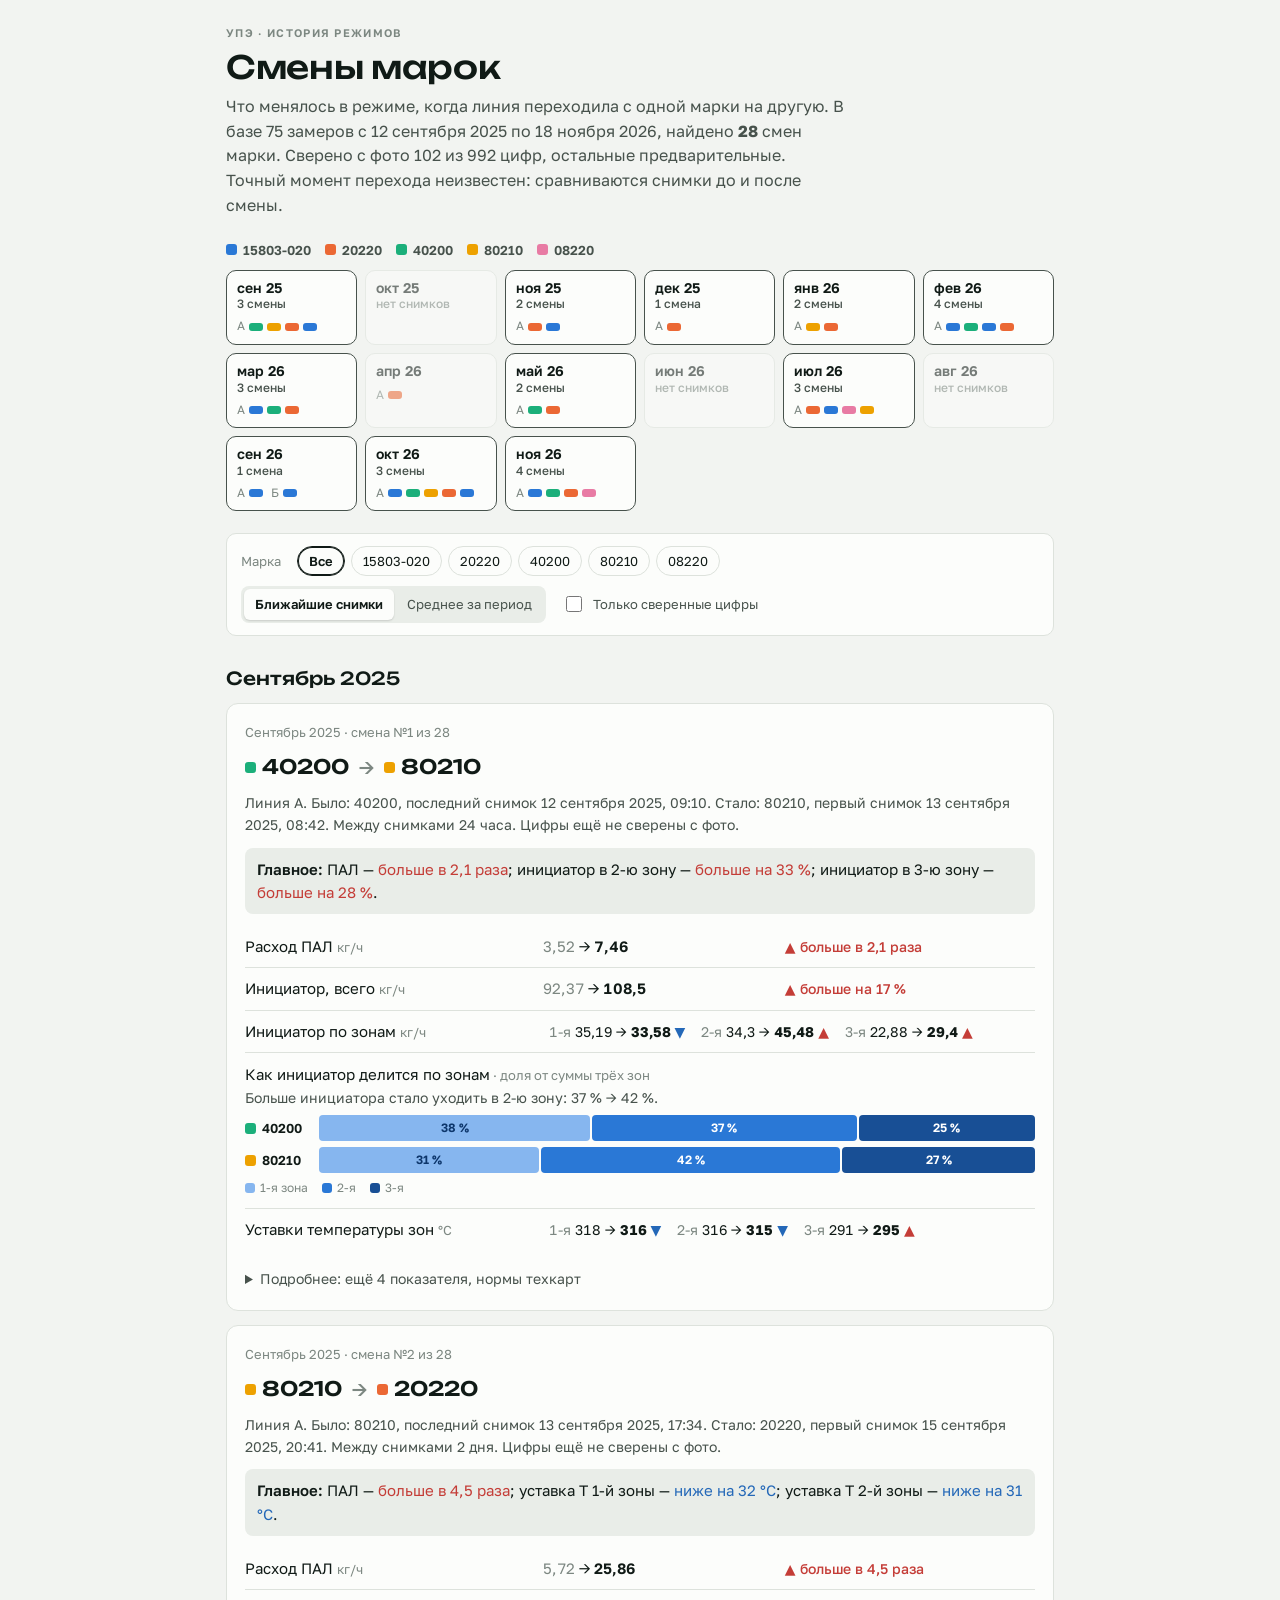
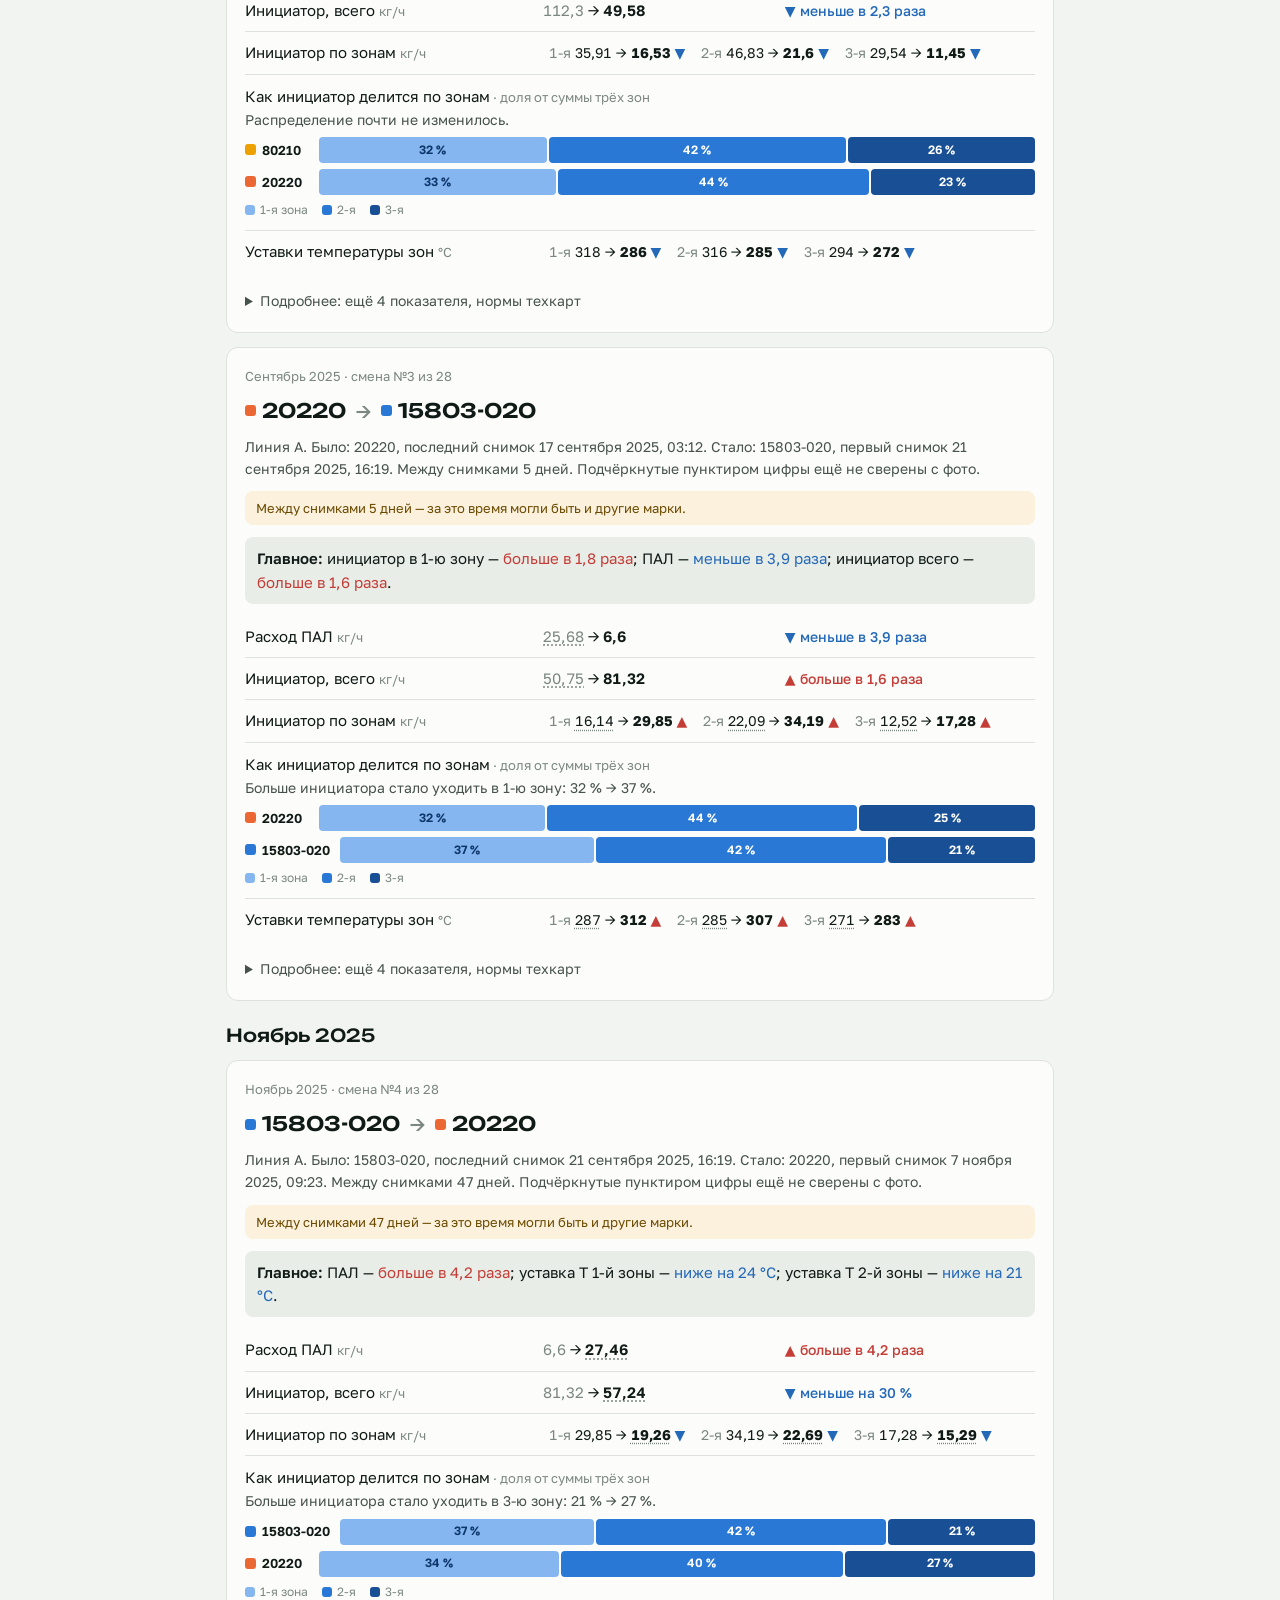
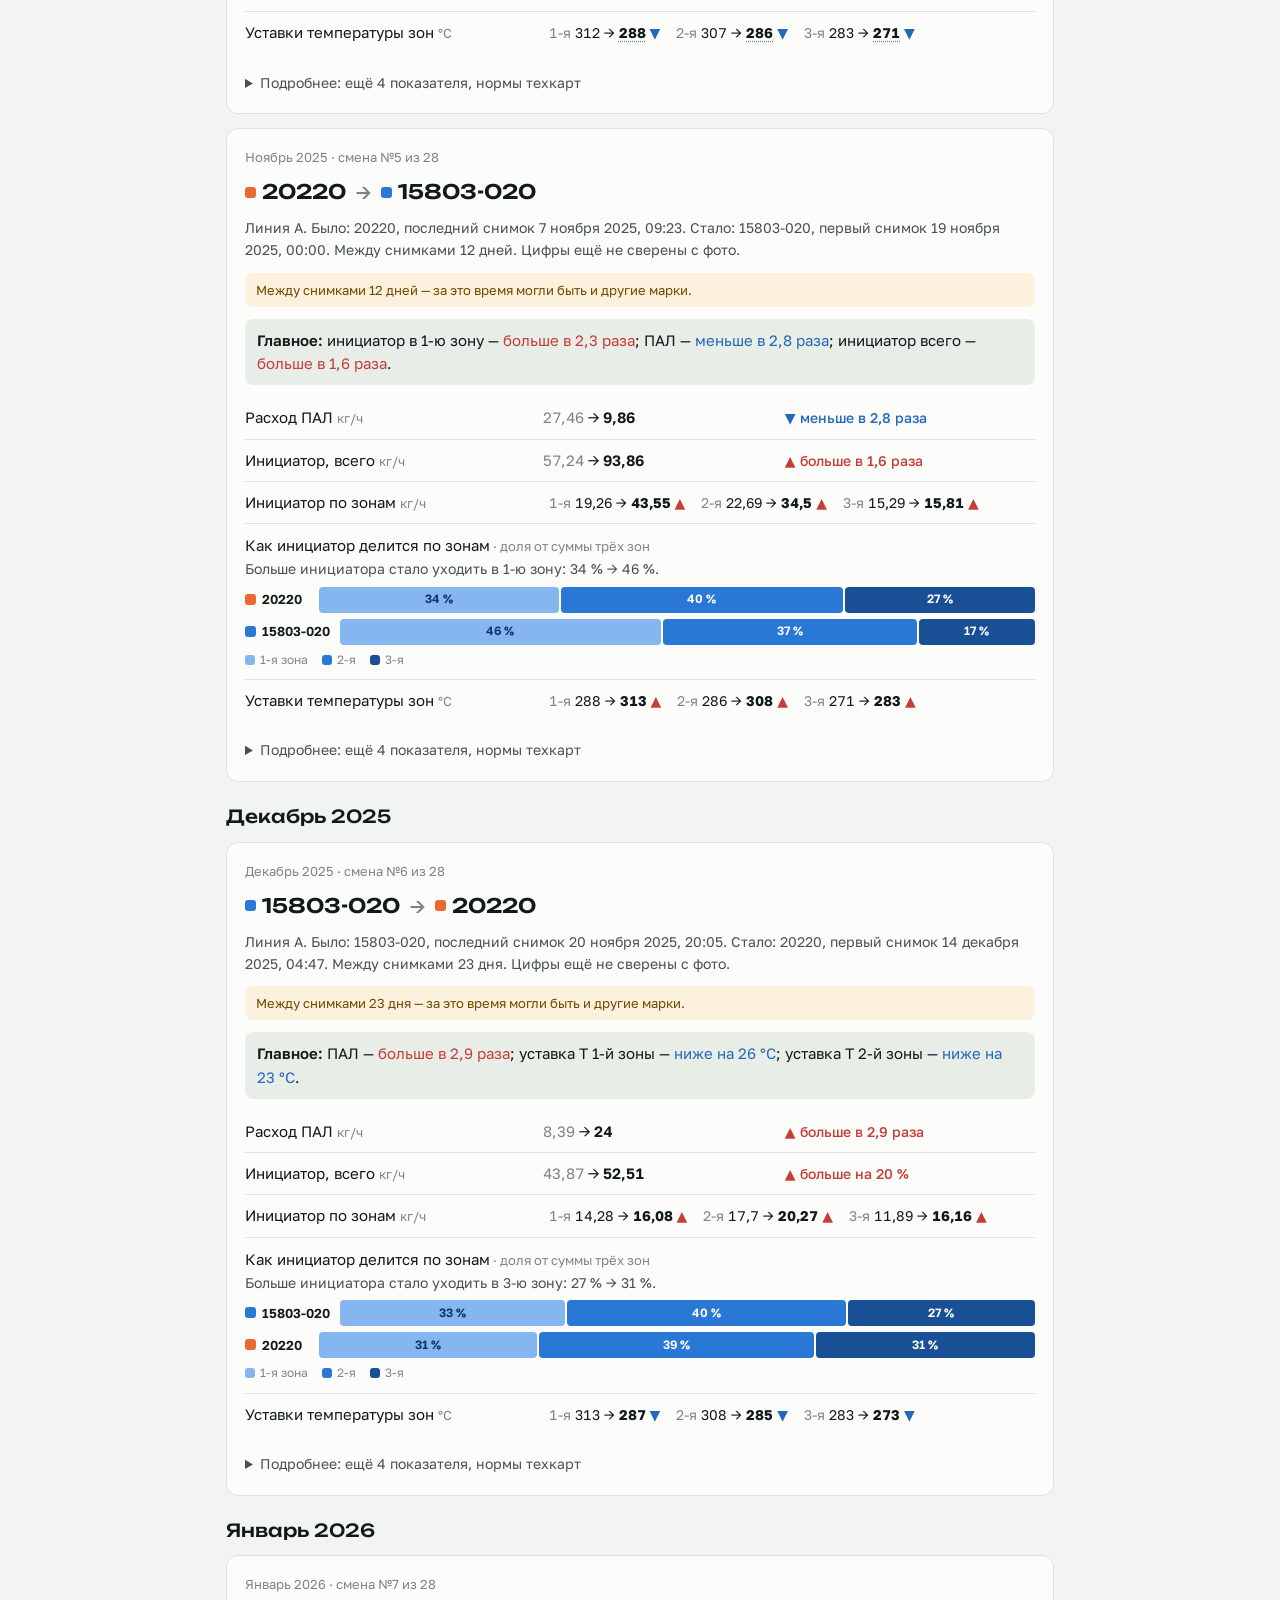
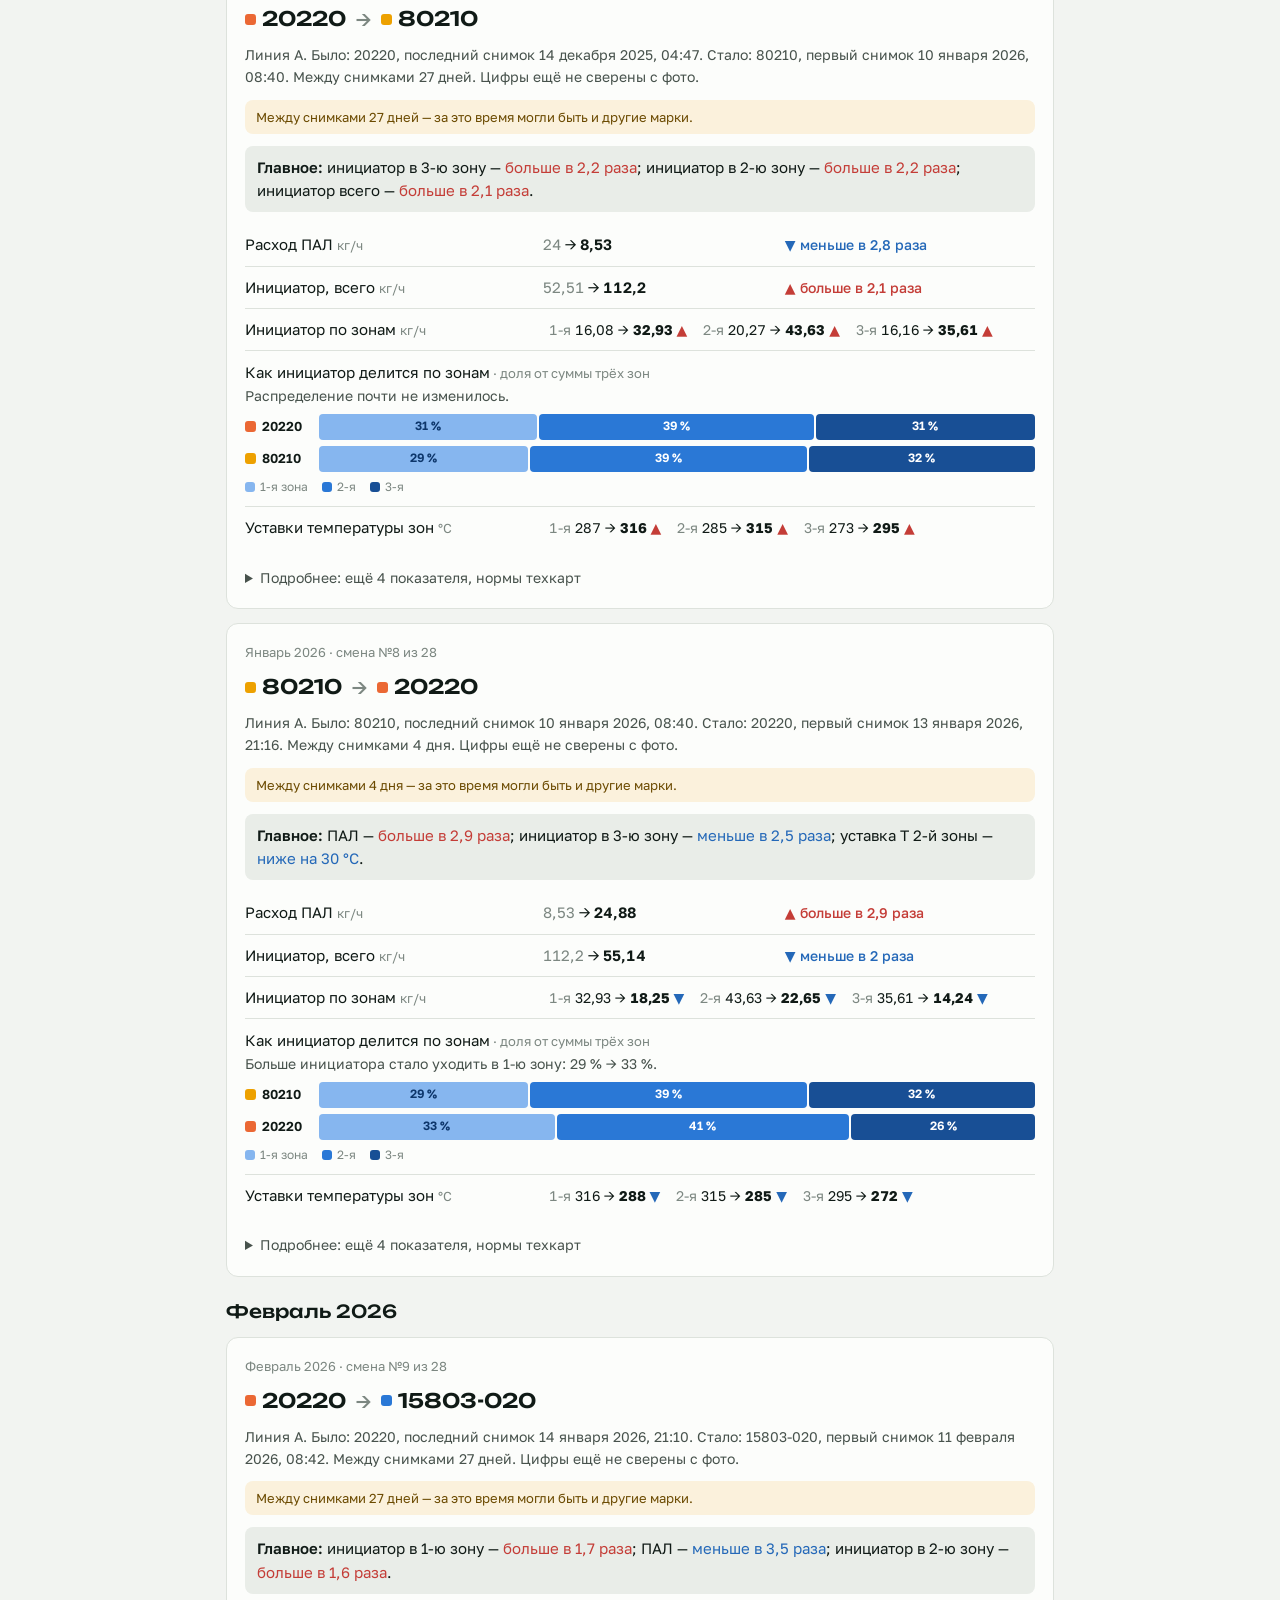
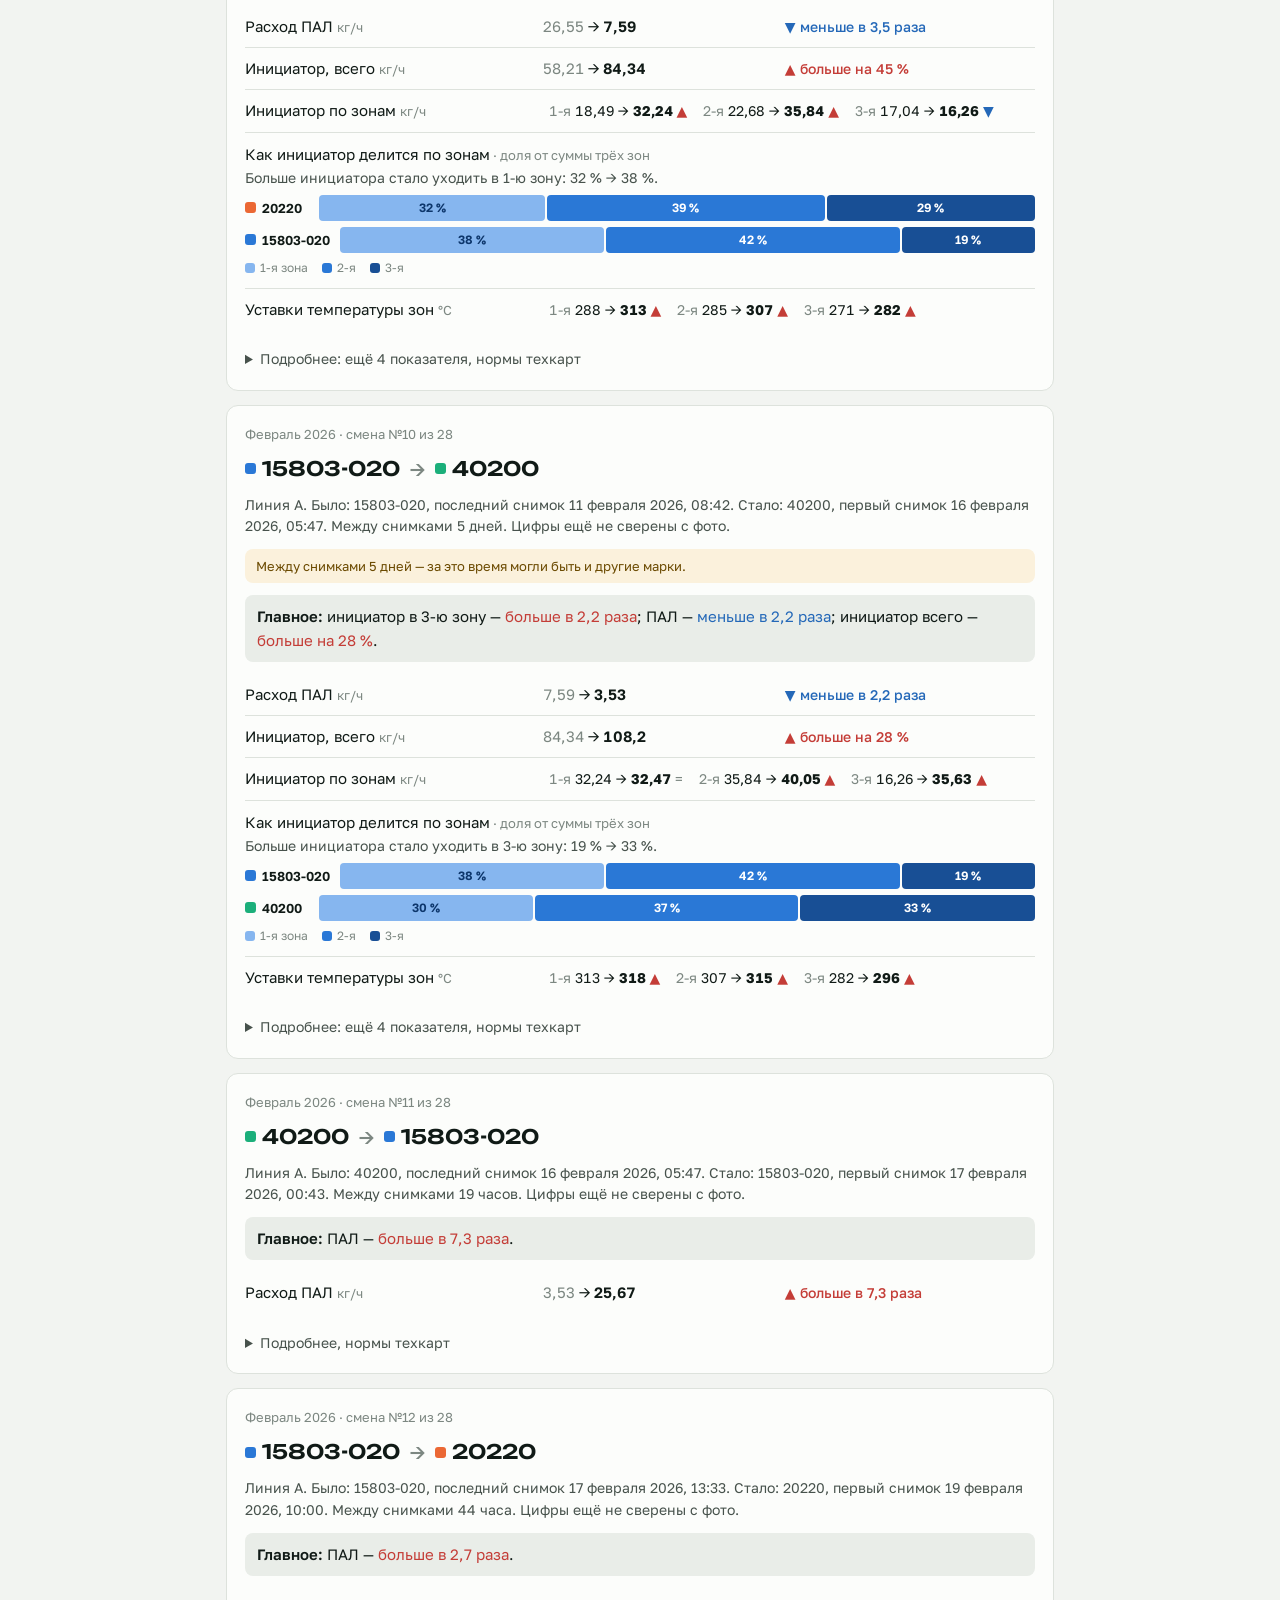
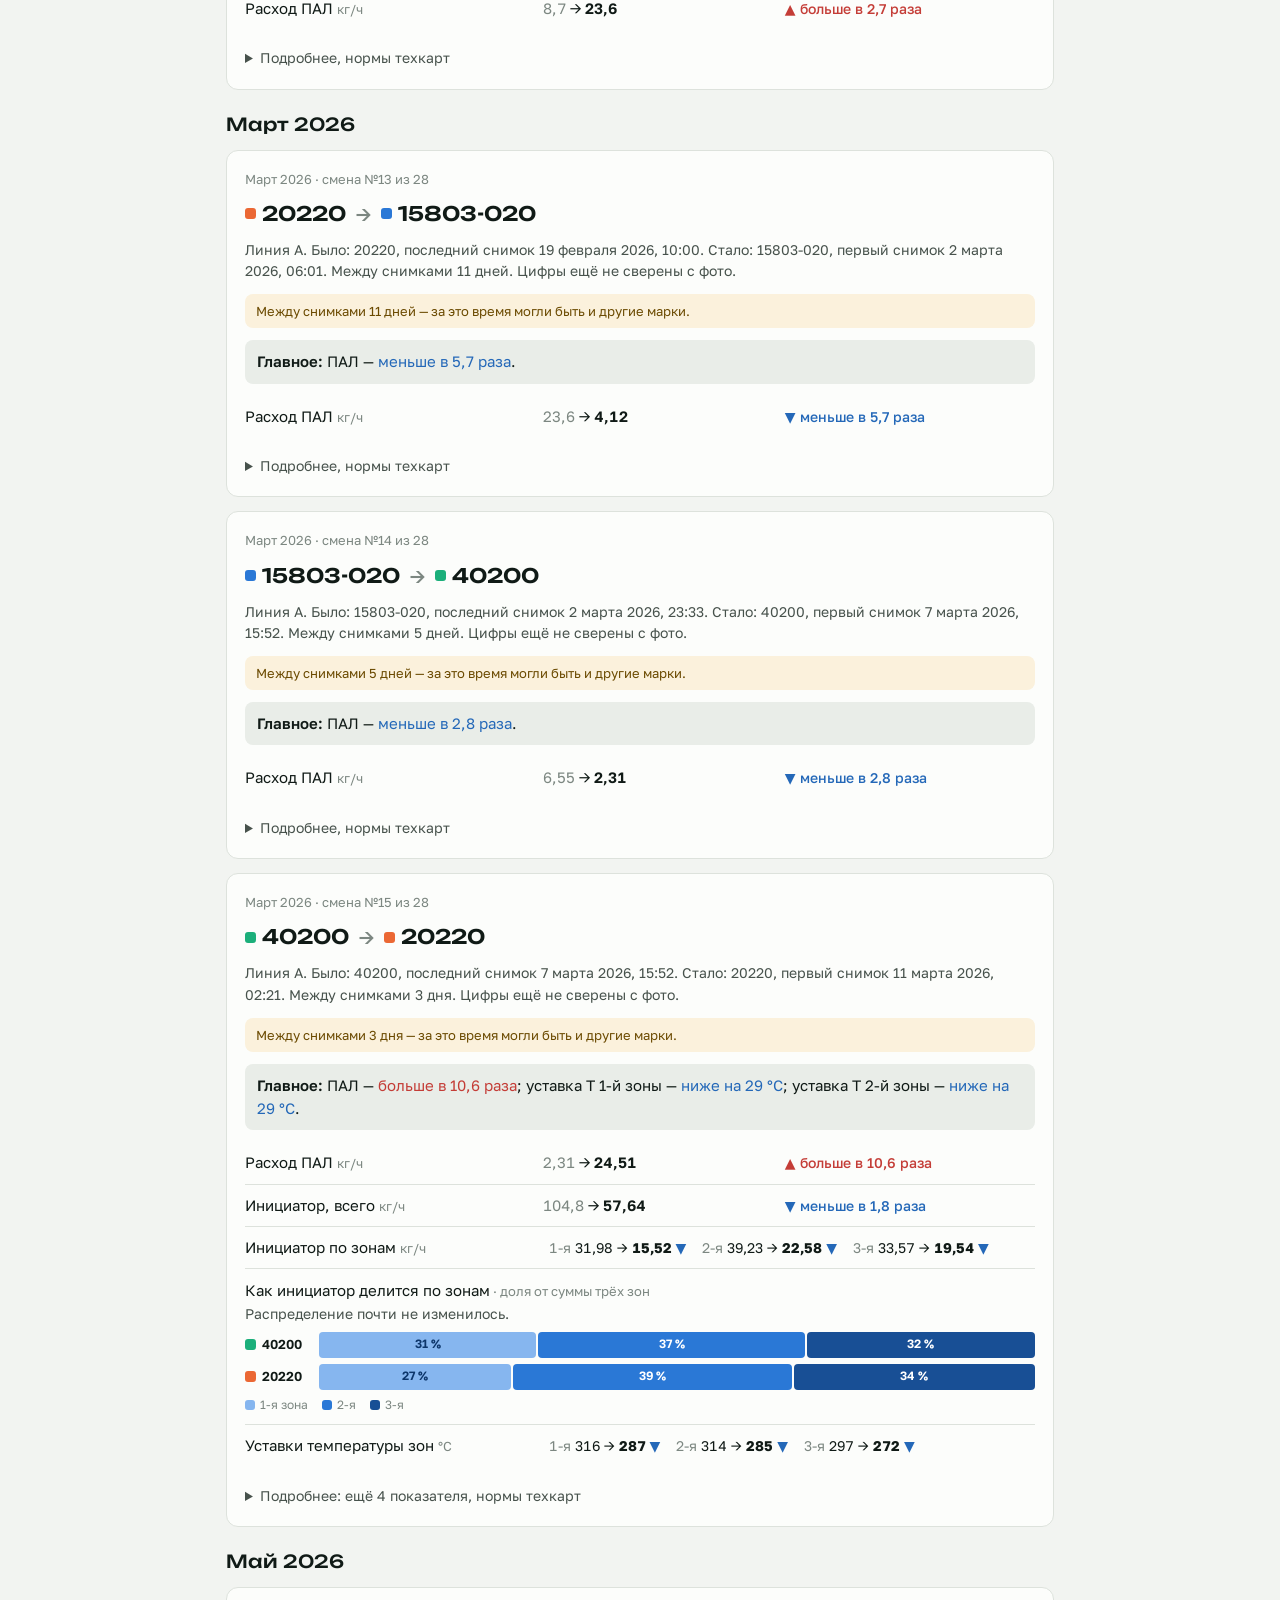
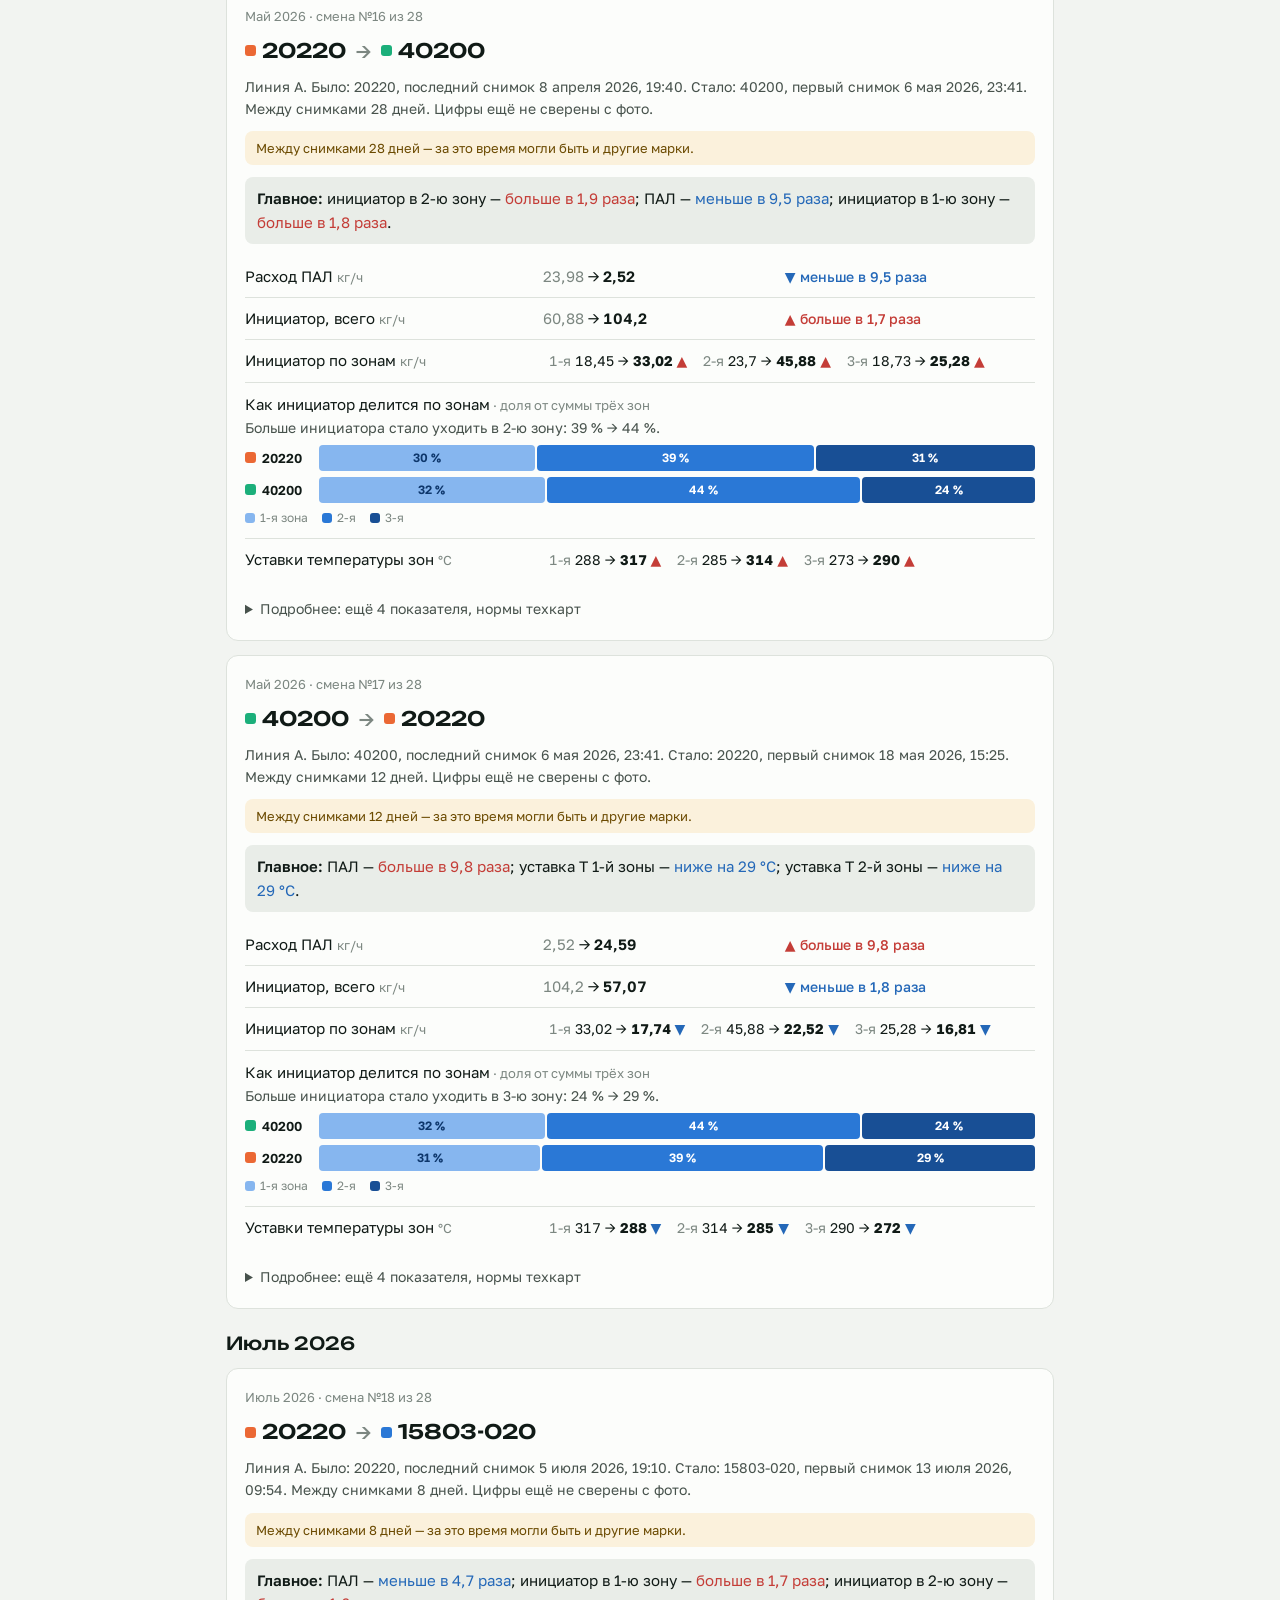
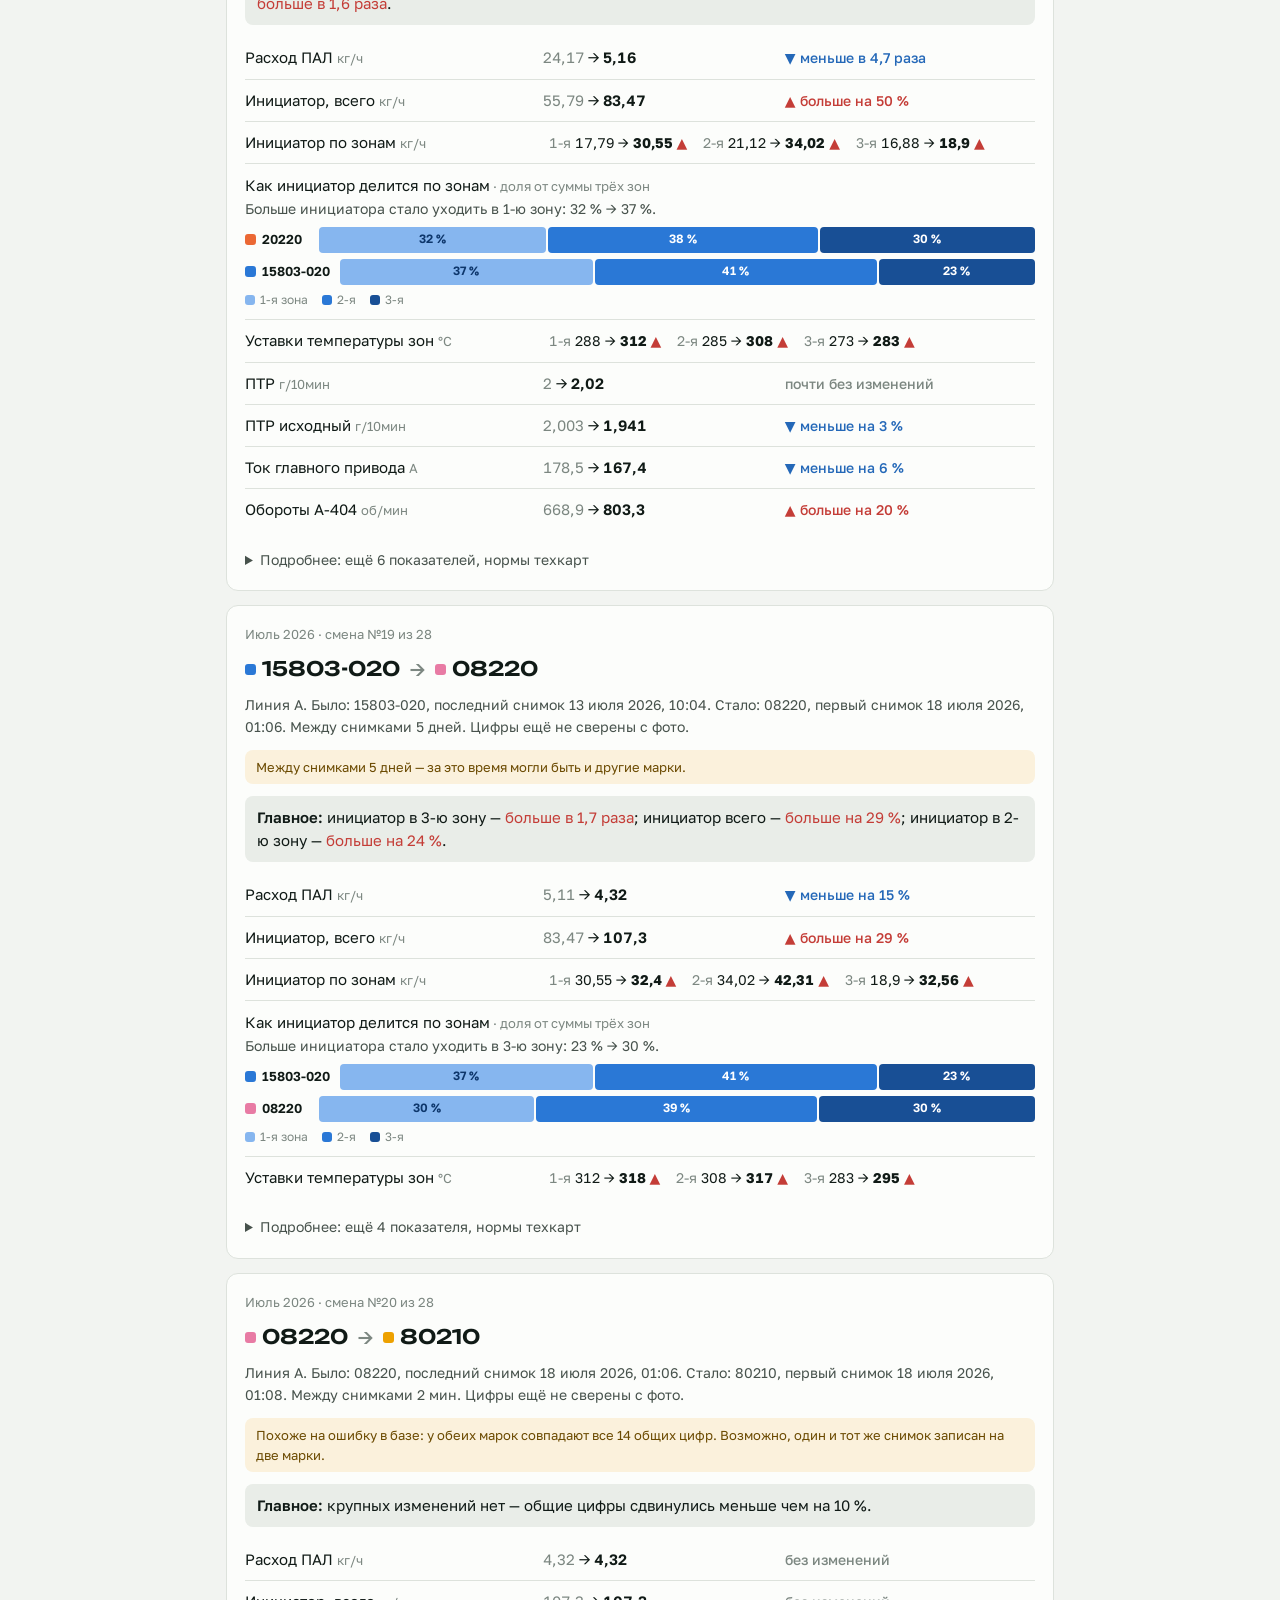
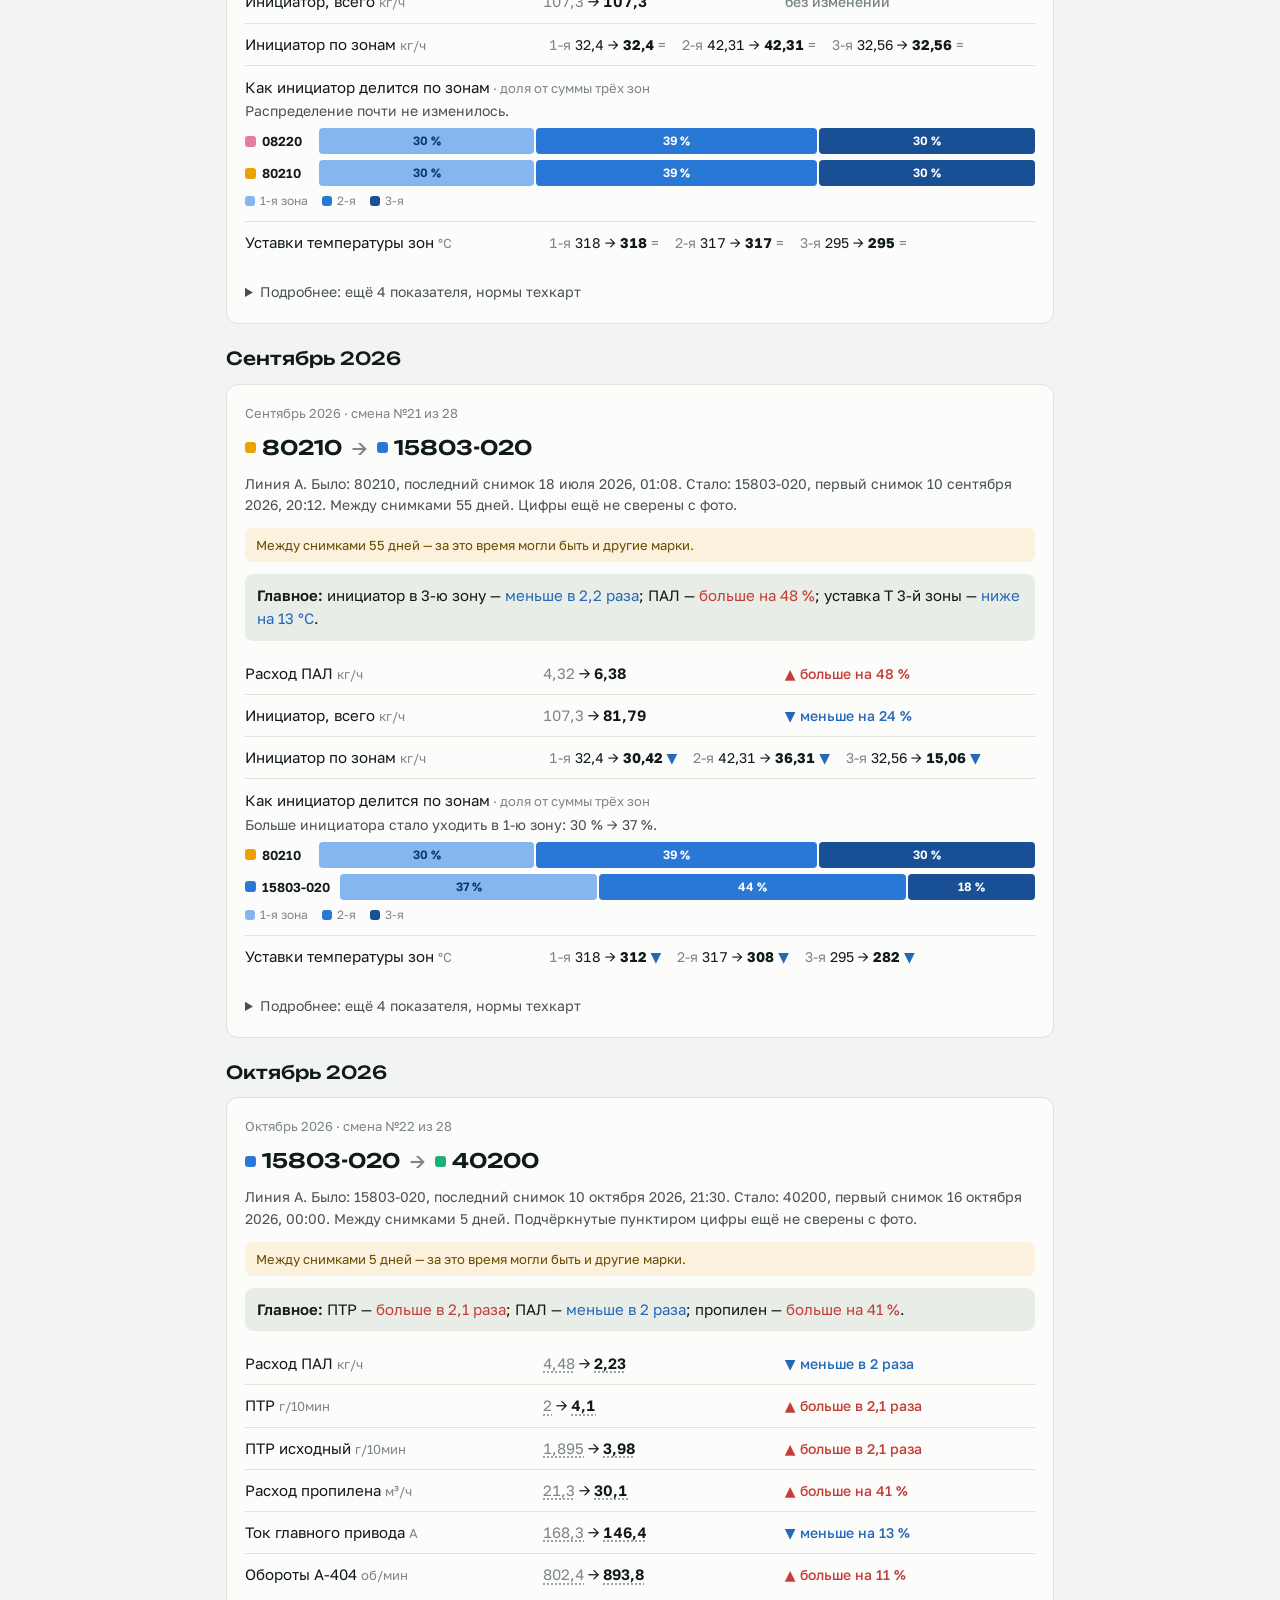
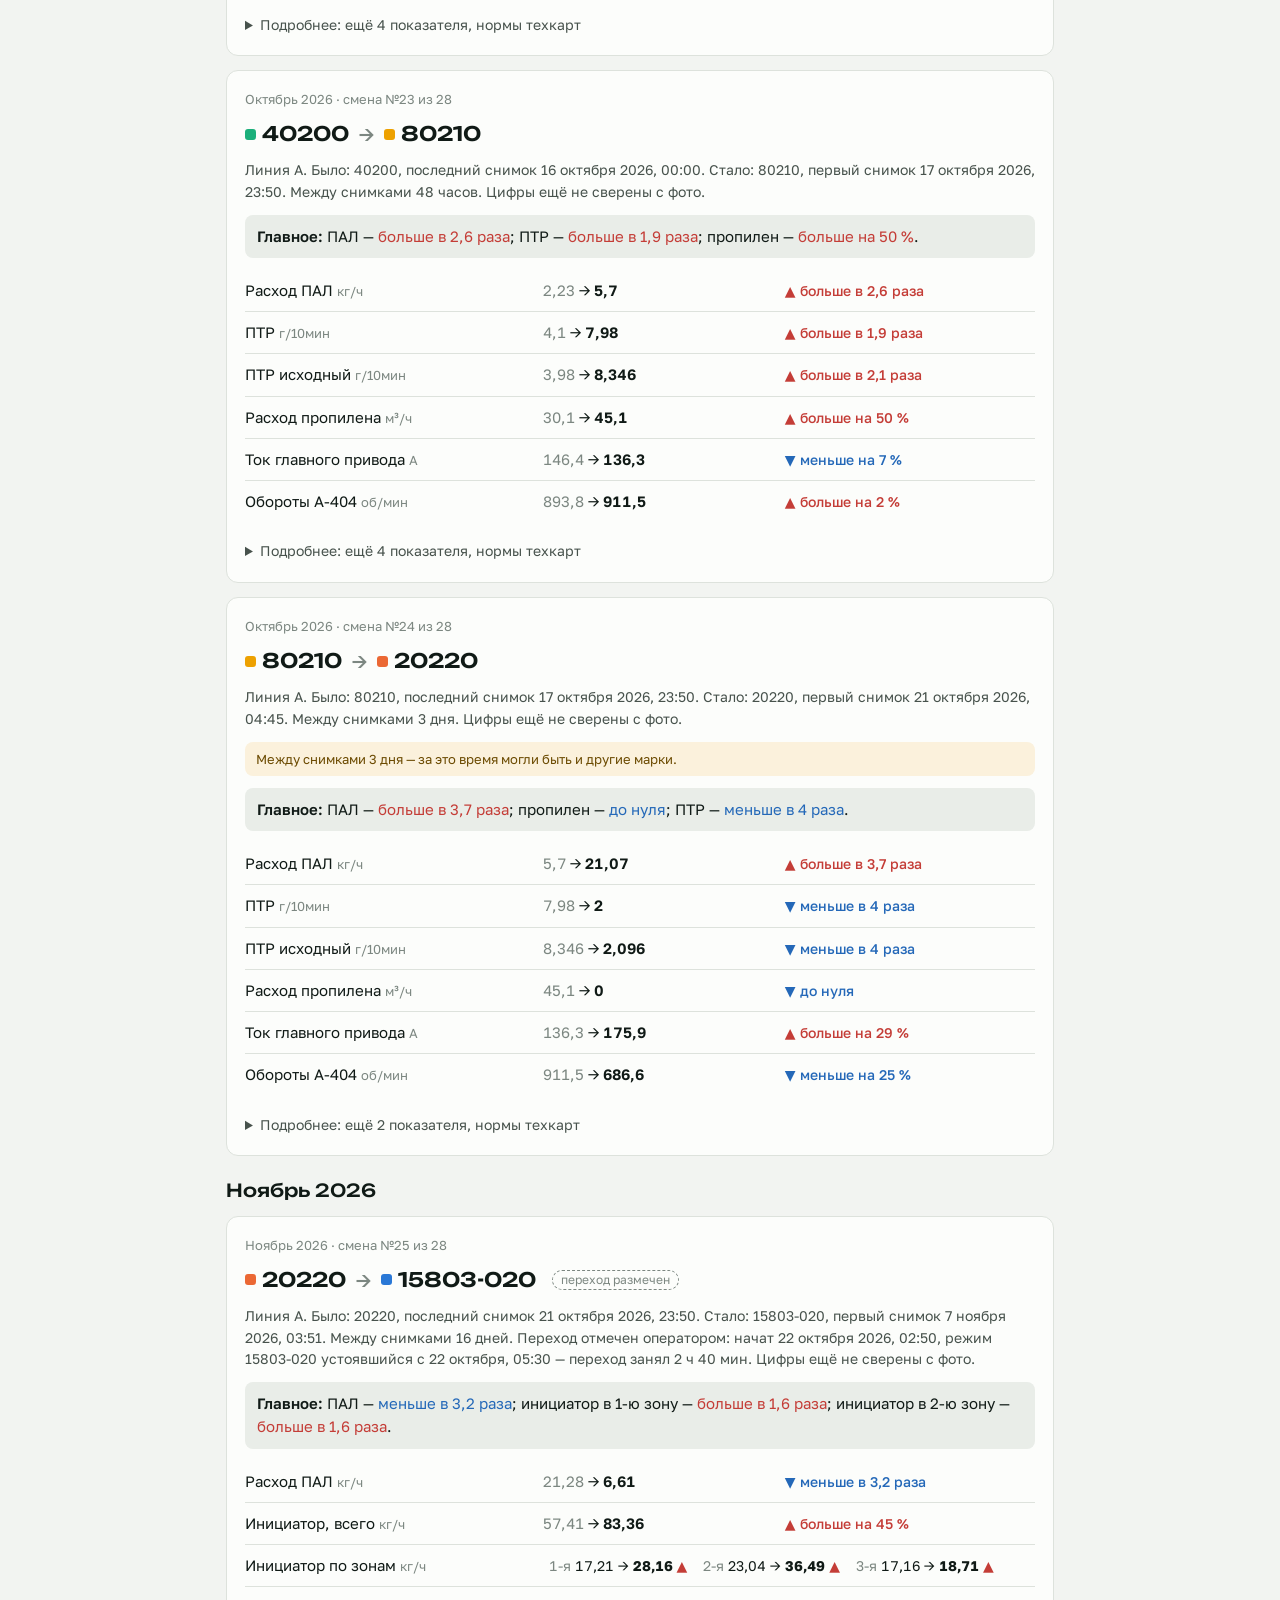
==== output/smeny-marok.html @ 3c56b14a "Замер 08220 от 18.11.2026, 14:04 (линия А) Пять снимков: A_общий с выгрузкой, панель А-329, горячая " ====
<!doctype html>
<html lang="ru">
<title>Смены марок УПЭ</title>
<meta charset="utf-8">
<meta name="viewport" content="width=device-width,initial-scale=1,viewport-fit=cover">
<meta name="claude:viewport-fit-sides" content="cover">
<link rel="preconnect" href="https://fonts.googleapis.com">
<link rel="preconnect" href="https://fonts.gstatic.com" crossorigin>
<link rel="stylesheet" href="https://fonts.googleapis.com/css2?family=Golos+Text:wght@400;500;600&family=Unbounded:wght@500&display=swap">
<style>
/* Layout: a month calendar on top, then a chronological feed — one plain-language card per grade change. */
:root{
  --bg:#f2f4f1; --surface:#fcfdfb; --surface-2:#e9ede8; --ink:#101a16; --ink-2:#47524c; --muted:#7c8781;
  --line:#dde2dc; --accent:#123f32; --focus:#2a78d6;
  --up:#c43d37; --down:#2468b8;
  --g1:#2a78d6; --g2:#eb6834; --g3:#1baf7a; --g4:#eda100; --g5:#e87ba4; --g6:#008300; --g7:#6250d6; --g8:#e34948; --g0:#8d958f;
  --z1:#86b6ef; --z2:#2a78d6; --z3:#184f95; --z1-ink:#0d366b; --z-ink:#ffffff;
  --warn-bg:#fbf1dc; --warn-ink:#6b4a00;
  --display:"Unbounded","Golos Text",system-ui,sans-serif;
  --body:"Golos Text",system-ui,-apple-system,"Segoe UI",sans-serif;
}
@media (prefers-color-scheme: dark){:root:not([data-theme="light"]){
  --bg:#0e1412; --surface:#161e1b; --surface-2:#212b27; --ink:#eef1ed; --ink-2:#bec7c1; --muted:#87928c;
  --line:#2a3430; --accent:#7fc4a8; --focus:#6da7ec;
  --up:#ef7a74; --down:#6da7ec;
  --g1:#3987e5; --g2:#d95926; --g3:#199e70; --g4:#c98500; --g5:#d55181; --g6:#008300; --g7:#9085e9; --g8:#e66767; --g0:#6e7771;
  --z1:#86b6ef; --z2:#3987e5; --z3:#1c5cab; --z1-ink:#0d366b; --z-ink:#ffffff;
  --warn-bg:#352a12; --warn-ink:#f3cf7a; color-scheme:dark}}
:root[data-theme="dark"]{
  --bg:#0e1412; --surface:#161e1b; --surface-2:#212b27; --ink:#eef1ed; --ink-2:#bec7c1; --muted:#87928c;
  --line:#2a3430; --accent:#7fc4a8; --focus:#6da7ec;
  --up:#ef7a74; --down:#6da7ec;
  --g1:#3987e5; --g2:#d95926; --g3:#199e70; --g4:#c98500; --g5:#d55181; --g6:#008300; --g7:#9085e9; --g8:#e66767; --g0:#6e7771;
  --z1:#86b6ef; --z2:#3987e5; --z3:#1c5cab; --z1-ink:#0d366b; --z-ink:#ffffff;
  --warn-bg:#352a12; --warn-ink:#f3cf7a; color-scheme:dark}
*{box-sizing:border-box}
[hidden]{display:none!important}
html{-webkit-text-size-adjust:100%;scroll-behavior:smooth}
@media (prefers-reduced-motion:reduce){html{scroll-behavior:auto}}
body{margin:0;background:var(--bg);color:var(--ink);font:16px/1.55 var(--body)}
.wrap{max-width:860px;margin:0 auto;padding-block:24px 56px;padding-left:max(16px,env(safe-area-inset-left,0px));padding-right:max(16px,env(safe-area-inset-right,0px));display:grid;grid-template-columns:minmax(0,1fr);gap:22px}
.wrap>*{min-width:0}
h1,h2,h3{margin:0;text-wrap:balance}
h1{font:500 clamp(24px,5vw,32px)/1.15 var(--display);letter-spacing:-.01em}
h2.month{font:500 18px/1.2 var(--display);padding-top:10px;scroll-margin-top:12px}
.eyebrow{font-size:11px;letter-spacing:.12em;text-transform:uppercase;color:var(--muted);font-weight:600}
.lead{display:grid;gap:8px}
.lead p{margin:0;color:var(--ink-2);max-width:62ch}
button,select,input{font:inherit;color:inherit}
button{cursor:pointer}
:focus-visible{outline:2px solid var(--focus);outline-offset:2px}
.gp{display:inline-flex;align-items:center;gap:6px;font-weight:600;white-space:nowrap}
.gp::before{content:"";width:11px;height:11px;border-radius:3px;background:var(--c);flex:none}

/* calendar */
.cal{display:grid;grid-template-columns:repeat(auto-fill,minmax(118px,1fr));gap:8px}
.mon{border:1px solid var(--line);background:var(--surface);border-radius:10px;padding:8px 10px;display:grid;gap:6px;text-align:left;align-content:start;min-height:70px}
.mon:disabled{cursor:default;opacity:.55}
.mon .mname{font-size:14px;font-weight:600;display:grid;gap:0;line-height:1.25}
.mon .mname span{font-weight:500;color:var(--muted);font-size:12px}
.mon .seq{display:flex;flex-wrap:wrap;gap:3px 4px;align-items:center;font-size:12px;color:var(--muted)}
.mon .seq i{display:inline-block;width:14px;height:8px;border-radius:3px;background:var(--c)}
.mon.has{border-color:var(--ink-2)}
.mon.has .mname span{color:var(--ink-2)}
.legend{display:flex;flex-wrap:wrap;gap:6px 14px;font-size:13px;color:var(--ink-2)}

/* controls */
.controls{display:flex;flex-wrap:wrap;gap:10px 16px;align-items:center;padding:12px 14px;background:var(--surface);border:1px solid var(--line);border-radius:10px}
.controls .lbl{font-size:13px;color:var(--muted)}
.chips{display:flex;flex-wrap:wrap;gap:6px}
.chip{border:1px solid var(--line);background:var(--surface);border-radius:999px;padding:4px 11px;font-size:13px}
.chip[aria-pressed="true"]{border-color:var(--ink);box-shadow:inset 0 0 0 1px var(--ink);font-weight:600}
.seg{display:inline-flex;background:var(--surface-2);border-radius:8px;padding:3px;gap:2px}
.seg button{border:0;background:transparent;border-radius:6px;padding:5px 11px;font-size:13px;color:var(--ink-2)}
.seg button[aria-pressed="true"]{background:var(--surface);color:var(--ink);box-shadow:0 1px 2px rgba(0,0,0,.14);font-weight:600}
.check{display:inline-flex;gap:8px;align-items:center;font-size:13px;color:var(--ink-2);cursor:pointer}
.check input{accent-color:var(--accent);width:16px;height:16px}

/* story card */
.feed{display:grid;gap:14px}
.story{background:var(--surface);border:1px solid var(--line);border-radius:12px;padding:18px 18px 14px;display:grid;gap:12px;scroll-margin-top:12px}
.story .when{font-size:13px;color:var(--muted)}
.story h3{font:500 20px/1.3 var(--display);display:flex;flex-wrap:wrap;gap:4px 10px;align-items:center}
.story h3 .arrow{color:var(--muted);font-family:var(--body)}
.story p{margin:0}
.sub{font-size:14px;color:var(--ink-2)}
.main{font-size:15px;background:var(--surface-2);border-radius:8px;padding:10px 12px}
.main b{font-weight:600}
.note{font-size:13px;color:var(--warn-ink);background:var(--warn-bg);border-radius:8px;padding:7px 11px}
.flag{display:inline-block;font-size:12px;color:var(--muted);border:1px dashed var(--muted);border-radius:999px;padding:1px 8px;margin-left:6px;vertical-align:2px;font-family:var(--body);font-weight:400}
.lines{display:grid}
.ln{display:grid;grid-template-columns:minmax(0,1.25fr) minmax(0,1fr) minmax(0,1.1fr);gap:4px 14px;align-items:baseline;padding:9px 0;border-top:1px solid var(--line)}
.ln:first-child{border-top:0}
.ln .nm{font-size:15px}
.ln .nm small{color:var(--muted);font-size:13px}
.ln .vals{font-variant-numeric:tabular-nums;font-size:15px;white-space:nowrap}
.ln .vals .was{color:var(--muted)}
.ln .vals b{font-weight:600}
.ch{font-size:14px;font-weight:500}
.up{color:var(--up)} .down{color:var(--down)} .flat{color:var(--muted)}
.rv{text-decoration:underline dotted var(--muted);text-underline-offset:3px}
.zrow{display:flex;flex-wrap:wrap;gap:4px 16px;font-size:14px;font-variant-numeric:tabular-nums}
.zrow span{white-space:nowrap}
.zrow em{font-style:normal;color:var(--muted)}
.ln.wide{grid-template-columns:minmax(0,1.25fr) minmax(0,2.1fr)}
.shares{display:grid;gap:6px;padding:10px 0;border-top:1px solid var(--line)}
.shares .t{font-size:15px}
.shares .t small{color:var(--muted);font-size:13px}
.sbar{display:grid;grid-template-columns:minmax(64px,auto) minmax(0,1fr);gap:10px;align-items:center;font-size:13px}
.sbar .who{white-space:nowrap}
.stack{display:flex;gap:2px;height:26px}
.stack div{border-radius:4px;display:flex;align-items:center;justify-content:center;font-size:12px;font-weight:600;color:var(--z-ink);min-width:0;overflow:hidden;white-space:nowrap}
.stack .z1{background:var(--z1);color:var(--z1-ink)} .stack .z2{background:var(--z2)} .stack .z3{background:var(--z3)}
.zkey{display:flex;gap:14px;font-size:12px;color:var(--muted)}
.zkey i{display:inline-block;width:10px;height:10px;border-radius:3px;margin-right:5px;vertical-align:-1px}
details.more summary{cursor:pointer;font-size:14px;color:var(--ink-2);padding:6px 0;list-style-position:inside}
details.more[open] summary{margin-bottom:4px}
.empty{padding:16px;border:1px dashed var(--line);border-radius:10px;color:var(--ink-2);font-size:15px}
.free{display:grid;grid-template-columns:minmax(0,1fr) auto minmax(0,1fr);gap:10px;align-items:end}
.free label{display:grid;gap:4px;font-size:13px;color:var(--ink-2);min-width:0}
.free select{width:100%;padding:9px;border:1px solid var(--line);border-radius:8px;background:var(--surface)}
.swap{border:1px solid var(--line);background:var(--surface);border-radius:8px;width:40px;height:40px;font-size:18px}
.foot{font-size:13px;color:var(--muted);margin:0;max-width:70ch}
.tgt{color:var(--muted);font-size:13px;font-weight:400;white-space:nowrap}
.ln .vals .tgt{display:block}
.path{display:grid;gap:4px;padding:8px 12px;border-left:3px solid var(--line);font-size:14px;color:var(--ink-2)}
.path .t{font-weight:600;color:var(--ink)}
.path ul{margin:0;padding-left:18px;display:grid;gap:2px}
@media (max-width:640px){
  .ln,.ln.wide{grid-template-columns:minmax(0,1fr);gap:2px}
  .ln .ch{font-size:13px}
  .free{grid-template-columns:minmax(0,1fr)}
  .story{padding:16px 14px 12px}
  .story h3{font-size:18px}
}
</style>

<div class="wrap">
  <header class="lead">
    <span class="eyebrow">УПЭ · история режимов</span>
    <h1>Смены марок</h1>
    <p id="intro"></p>
  </header>

  <section aria-label="Календарь марок" style="display:grid;gap:10px">
    <div class="legend" id="legend"></div>
    <div class="cal" id="cal"></div>
  </section>

  <div class="controls">
    <span class="lbl">Марка</span>
    <div class="chips" id="chips"></div>
    <div class="seg" role="group" aria-label="С чем сравнивать">
      <button id="agg-edge" aria-pressed="true" title="Последние снимки до смены и первые после">Ближайшие снимки</button>
      <button id="agg-mean" aria-pressed="false" title="Среднее по всем снимкам марки до и после смены">Среднее за период</button>
    </div>
    <label class="check"><input type="checkbox" id="only-conf">Только сверенные цифры</label>
  </div>

  <section class="feed" id="feed" aria-live="polite"></section>

  <section style="display:grid;gap:12px">
    <h2 class="month">Сравнить любые два замера</h2>
    <div class="free">
      <label>Было<select id="free-a"></select></label>
      <button class="swap" id="swap" aria-label="Поменять местами" title="Поменять местами">⇄</button>
      <label>Стало<select id="free-b"></select></label>
    </div>
    <div id="free-out"></div>
  </section>

  <p class="foot" id="foot"></p>
</div>

<script>
const D={"generated_at":"2026-11-19T01:18:54+00:00","grades":[{"id":3,"name":"08220"},{"id":1,"name":"15803-020"},{"id":2,"name":"20220"},{"id":4,"name":"40200"},{"id":5,"name":"80210"}],"params":[{"key":"production","name":"Производительность","unit":"т/ч","tag":"","group":"Режим и качество","role":"measurement","precision":2},{"key":"pal","name":"Расход ПАЛ","unit":"кг/ч","tag":"F12740A","group":"Режим и качество","role":"measurement","precision":2},{"key":"propylene","name":"Расход пропилена","unit":"","tag":"","group":"Режим и качество","role":"measurement","precision":2},{"key":"mfi","name":"ПТР","unit":"","tag":"","group":"Режим и качество","role":"lab","precision":2},{"key":"ethylene","name":"Свежий этилен","unit":"","tag":"FIR11004","group":"Свежий этилен","role":"measurement","precision":2},{"key":"drive_current","name":"Ток главного привода","unit":"А","tag":"EIE-A404","group":"Экструзия","role":"measurement","precision":2},{"key":"water_temperature","name":"Температура горячей воды","unit":"°C","tag":"","group":"Горячая вода","role":"measurement","precision":2},{"key":"t14069","name":"Температура T14069","unit":"°C","tag":"T14069","group":"Реактор","role":"measurement","precision":2},{"key":"initiator1","name":"Инициатор, измеренный расход · зона 1","unit":"","tag":"","group":"Инициатор по зонам","role":"measurement","precision":2},{"key":"suutp_flow1","name":"Инициатор, расчёт СУУТП · зона 1","unit":"","tag":"","group":"Инициатор по зонам","role":"suutp","precision":2},{"key":"peak1","name":"Максимальная температура · зона 1","unit":"°C","tag":"","group":"Реактор","role":"measurement","precision":2},{"key":"initiator2","name":"Инициатор, измеренный расход · зона 2","unit":"","tag":"","group":"Инициатор по зонам","role":"measurement","precision":2},{"key":"suutp_flow2","name":"Инициатор, расчёт СУУТП · зона 2","unit":"","tag":"","group":"Инициатор по зонам","role":"suutp","precision":2},{"key":"peak2","name":"Максимальная температура · зона 2","unit":"°C","tag":"","group":"Реактор","role":"measurement","precision":2},{"key":"initiator3","name":"Инициатор, измеренный расход · зона 3","unit":"","tag":"","group":"Инициатор по зонам","role":"measurement","precision":2},{"key":"suutp_flow3","name":"Инициатор, расчёт СУУТП · зона 3","unit":"","tag":"","group":"Инициатор по зонам","role":"suutp","precision":2},{"key":"peak3","name":"Максимальная температура · зона 3","unit":"°C","tag":"","group":"Реактор","role":"measurement","precision":2},{"key":"load","name":"Нагрузка на гл. привод","unit":"","tag":"EIE-A404","group":"Режим и качество","role":"measurement","precision":2},{"key":"prod","name":"Производительность","unit":"т/ч","tag":"техкарта","group":"Режим и качество","role":"measurement","precision":2},{"key":"rpm","name":"Обороты А-404","unit":"об/мин","tag":"SI17711","group":"Режим и качество","role":"measurement","precision":2},{"key":"pal_sp","name":"Уставка ПАЛ","unit":"кг/ч","tag":"FIC12740A","group":"Режим и качество","role":"setpoint","precision":2},{"key":"c3_flow","name":"Расход пропилена","unit":"м³/ч","tag":"FIC10065","group":"Режим и качество","role":"measurement","precision":2},{"key":"mfr","name":"ПТР","unit":"г/10мин","tag":"ПТР428","group":"Режим и качество","role":"measurement","precision":2},{"key":"mfr_raw","name":"ПТР исходный","unit":"г/10мин","tag":"ПТР428","group":"Режим и качество","role":"measurement","precision":3},{"key":"mfr_est","name":"ПТР виртуальный анализатор","unit":"г/10мин","tag":"EST_LA_MI","group":"Режим и качество","role":"suutp","precision":3},{"key":"mfr_lab","name":"ПТР по лаборатории","unit":"г/10мин","tag":"лаб.","group":"Режим и качество","role":"lab","precision":2},{"key":"dens_est","name":"Плотность расчётная","unit":"г/см³","tag":"EST_LA_DEN","group":"Режим и качество","role":"suutp","precision":4},{"key":"vgvd","name":"Давление ВГВД","unit":"МПа","tag":"PC15714","group":"Режим и качество","role":"measurement","precision":2},{"key":"fnd","name":"Расход на ФНД","unit":"","tag":"F10703A","group":"Режим и качество","role":"measurement","precision":2},{"key":"pn_p","name":"Давление пневмотранспорта","unit":"кПа","tag":"PI-51149_A","group":"Режим и качество","role":"measurement","precision":2},{"key":"r_p","name":"Давление в реакторе","unit":"МПа","tag":"P14002","group":"Реактор","role":"measurement","precision":2},{"key":"r_p2","name":"Давление 2-го плунжера","unit":"МПа","tag":"P14026","group":"Реактор","role":"measurement","precision":2},{"key":"valve","name":"Задание клапана выхода","unit":"%","tag":"гл. р-р","group":"Реактор","role":"setpoint","precision":2},{"key":"t_start","name":"Т точки начала реакции","unit":"°C","tag":"T14007","group":"Реактор","role":"measurement","precision":2},{"key":"t_mix","name":"Т в точке смешения","unit":"°C","tag":"TIRCAE14033","group":"Реактор","role":"measurement","precision":2},{"key":"t1_max","name":"Пик 1-й зоны","unit":"°C","tag":"T1A_MAX","group":"Реактор","role":"measurement","precision":2},{"key":"t2_max","name":"Пик 2-й зоны","unit":"°C","tag":"T2A_MAX","group":"Реактор","role":"measurement","precision":2},{"key":"t3_max","name":"Пик 3-й зоны","unit":"°C","tag":"T3A_MAX","group":"Реактор","role":"measurement","precision":2},{"key":"z1_f","name":"Инициатор в 1-ю зону","unit":"кг/ч","tag":"А-302","group":"Инициатор по зонам","role":"measurement","precision":2},{"key":"z1_sp","name":"Уставка Т 1-й зоны","unit":"°C","tag":"А-329","group":"Инициатор по зонам","role":"setpoint","precision":2},{"key":"z1_t","name":"Тмакс 1-й зоны","unit":"°C","tag":"А-329","group":"Инициатор по зонам","role":"measurement","precision":2},{"key":"z1_out","name":"Выход клапана 1-й зоны","unit":"%","tag":"А-329","group":"Инициатор по зонам","role":"controller_output","precision":2},{"key":"z2_f","name":"Инициатор во 2-ю зону","unit":"кг/ч","tag":"А-305","group":"Инициатор по зонам","role":"measurement","precision":2},{"key":"z2_sp","name":"Уставка Т 2-й зоны","unit":"°C","tag":"А-329","group":"Инициатор по зонам","role":"setpoint","precision":2},{"key":"z2_t","name":"Тмакс 2-й зоны","unit":"°C","tag":"А-329","group":"Инициатор по зонам","role":"measurement","precision":2},{"key":"z2_out","name":"Выход клапана 2-й зоны","unit":"%","tag":"А-329","group":"Инициатор по зонам","role":"controller_output","precision":2},{"key":"z3_f","name":"Инициатор в 3-ю зону","unit":"кг/ч","tag":"А-306","group":"Инициатор по зонам","role":"measurement","precision":2},{"key":"z3_sp","name":"Уставка Т 3-й зоны","unit":"°C","tag":"А-329","group":"Инициатор по зонам","role":"setpoint","precision":2},{"key":"z3_t","name":"Тмакс 3-й зоны","unit":"°C","tag":"А-329","group":"Инициатор по зонам","role":"measurement","precision":2},{"key":"z3_out","name":"Выход клапана 3-й зоны","unit":"%","tag":"А-329","group":"Инициатор по зонам","role":"controller_output","precision":2},{"key":"cidx1","name":"Индекс очищенности 1-й зоны","unit":"","tag":"Cindx_A_zone1","group":"Очищенность зон","role":"measurement","precision":2},{"key":"cidx2","name":"Индекс очищенности 2-й зоны","unit":"","tag":"Cindx_A_zone2","group":"Очищенность зон","role":"measurement","precision":2},{"key":"cidx3","name":"Индекс очищенности 3-й зоны","unit":"","tag":"Cindx_A_zone3","group":"Очищенность зон","role":"measurement","precision":2},{"key":"c2_p","name":"Давление свежего этилена","unit":"МПа","tag":"PIR10071","group":"Свежий этилен и возвратный газ","role":"measurement","precision":3},{"key":"c2_flow","name":"Расход свежего этилена","unit":"м³/ч","tag":"FIR11004","group":"Свежий этилен и возвратный газ","role":"measurement","precision":2},{"key":"vg_flow","name":"Возвратный газ из 2 каскада","unit":"м³/ч","tag":"FIR12002","group":"Свежий этилен и возвратный газ","role":"measurement","precision":2},{"key":"o2","name":"Кислород","unit":"ppm","tag":"Q10073","group":"Свежий этилен и возвратный газ","role":"measurement","precision":2},{"key":"ch4","name":"Метан","unit":"ppm","tag":"Q10072","group":"Свежий этилен и возвратный газ","role":"measurement","precision":2},{"key":"c2h6","name":"Этан","unit":"ppm","tag":"Q10072","group":"Свежий этилен и возвратный газ","role":"measurement","precision":2},{"key":"c2h2","name":"Ацетилен","unit":"ppm","tag":"Q10093","group":"Свежий этилен и возвратный газ","role":"measurement","precision":2},{"key":"c3_vgvd","name":"Пропилен в ВГВД","unit":"%","tag":"QR12033","group":"Свежий этилен и возвратный газ","role":"measurement","precision":3},{"key":"c3_vgnd","name":"Пропилен в ВГНД","unit":"%","tag":"Q10022","group":"Свежий этилен и возвратный газ","role":"measurement","precision":3},{"key":"n2_fnd","name":"Азот на ФНД","unit":"м³/ч","tag":"FIRC11001A","group":"Свежий этилен и возвратный газ","role":"measurement","precision":2},{"key":"a124_rpm","name":"Обороты А-124","unit":"об","tag":"100-315 об","group":"Компрессия","role":"measurement","precision":2},{"key":"a124_p3","name":"А-124, 3-я ступень","unit":"МПа","tag":"P11036","group":"Компрессия","role":"measurement","precision":2},{"key":"ab124_rpm","name":"Обороты АБ-124","unit":"об","tag":"100-280 об","group":"Компрессия","role":"measurement","precision":2},{"key":"a103_p3","name":"А-103, 3-я ступень","unit":"МПа","tag":"P10019","group":"Компрессия","role":"measurement","precision":3},{"key":"a152_p","name":"А-152, 2-я ступень","unit":"МПа","tag":"P12126","group":"Компрессия","role":"measurement","precision":2},{"key":"a171_p","name":"А-171, 2-я ступень","unit":"МПа","tag":"P12326","group":"Компрессия","role":"measurement","precision":2},{"key":"a152_cap","name":"Производительность А-152","unit":"","tag":"CP_1A_152","group":"Компрессия","role":"measurement","precision":2},{"key":"a171_cap","name":"Производительность А-171","unit":"","tag":"CP_1A_171","group":"Компрессия","role":"measurement","precision":2},{"key":"hw_f302","name":"Расход воды в 1-ю зону","unit":"м³/ч","tag":"FIRC13032","group":"Горячая вода","role":"measurement","precision":2},{"key":"hw_f305","name":"Расход воды во 2-ю зону","unit":"м³/ч","tag":"FIRC13033","group":"Горячая вода","role":"measurement","precision":2},{"key":"hw_f306","name":"Расход воды в 3-ю зону","unit":"м³/ч","tag":"FIRC13034","group":"Горячая вода","role":"measurement","precision":2},{"key":"hw_f307","name":"Расход на А-307","unit":"м³/ч","tag":"FIRC13035","group":"Горячая вода","role":"measurement","precision":2},{"key":"hw_f308","name":"Расход на А-308","unit":"м³/ч","tag":"FIRC13036","group":"Горячая вода","role":"measurement","precision":2},{"key":"hw_pz1","name":"Давление воды после 1-й зоны","unit":"МПа","tag":"PIR13037","group":"Горячая вода","role":"measurement","precision":2},{"key":"hw_pz2","name":"Давление воды после 2-й зоны","unit":"МПа","tag":"PIR13038","group":"Горячая вода","role":"measurement","precision":2},{"key":"hw_pz3","name":"Давление воды после 3-й зоны","unit":"МПа","tag":"PIR13030a","group":"Горячая вода","role":"measurement","precision":2},{"key":"hw_p307","name":"Давление на А-307","unit":"МПа","tag":"PIR13039","group":"Горячая вода","role":"measurement","precision":2},{"key":"hw_p308","name":"Давление на А-308","unit":"МПа","tag":"PIR13040","group":"Горячая вода","role":"measurement","precision":2},{"key":"hw_tz1","name":"Обратная вода 1-й зоны","unit":"°C","tag":"T14091","group":"Горячая вода","role":"measurement","precision":2},{"key":"hw_tz2","name":"Обратная вода 2-й зоны","unit":"°C","tag":"T14092","group":"Горячая вода","role":"measurement","precision":2},{"key":"hw_tz3","name":"Обратная вода 3-й зоны","unit":"°C","tag":"T14093","group":"Горячая вода","role":"measurement","precision":2},{"key":"hw_p1","name":"Давление в А-602/1","unit":"МПа","tag":"PIRCA13001","group":"Горячая вода","role":"measurement","precision":2},{"key":"hw_l1","name":"Уровень в А-602/1","unit":"мм","tag":"LIRCAE13002","group":"Горячая вода","role":"measurement","precision":2},{"key":"hw_p2","name":"Давление в А-602/2","unit":"МПа","tag":"PIRCA13029","group":"Горячая вода","role":"measurement","precision":2},{"key":"hw_l2","name":"Уровень в А-602/2","unit":"мм","tag":"LIRCAE13030","group":"Горячая вода","role":"measurement","precision":2},{"key":"hw_t100","name":"Температура на выходе из АВО","unit":"°C","tag":"TIRA13100","group":"Горячая вода","role":"measurement","precision":2},{"key":"hw_t43","name":"Температура TIR13043","unit":"°C","tag":"TIR13043","group":"Горячая вода","role":"measurement","precision":2},{"key":"hw_t503","name":"Температура TIRCA13503","unit":"°C","tag":"TIRCA13503","group":"Горячая вода","role":"measurement","precision":2},{"key":"hw_t504","name":"Температура TIRCA13504","unit":"°C","tag":"TIRCA13504","group":"Горячая вода","role":"measurement","precision":2},{"key":"ovd_p","name":"Давление ОВД","unit":"МПа","tag":"PR14705","group":"Выгрузка и грануляция","role":"measurement","precision":2},{"key":"ond_p","name":"Давление ОНД","unit":"МПа","tag":"P16706","group":"Выгрузка и грануляция","role":"measurement","precision":4},{"key":"a401_t","name":"Температура А-401","unit":"°C","tag":"TI14724","group":"Выгрузка и грануляция","role":"measurement","precision":2},{"key":"lv_pos","name":"Положение LV-14702","unit":"%","tag":"LZI14702","group":"Выгрузка и грануляция","role":"measurement","precision":2},{"key":"ex_c2","name":"Т 2-го цилиндра экструдера","unit":"°C","tag":"экструзия","group":"Экструзия","role":"measurement","precision":2},{"key":"ex_c3","name":"Т 3-го цилиндра экструдера","unit":"°C","tag":"экструзия","group":"Экструзия","role":"measurement","precision":2},{"key":"ex_c4","name":"Т 4-го цилиндра экструдера","unit":"°C","tag":"экструзия","group":"Экструзия","role":"measurement","precision":2},{"key":"ex_die","name":"Температура фильеры","unit":"°C","tag":"экструзия","group":"Экструзия","role":"measurement","precision":2}],"observations":[{"id":52,"grade":4,"line":"A","ts":"2025-09-12T09:10:19","doc":null,"steady":null,"mixed":false},{"id":47,"grade":5,"line":"A","ts":"2025-09-13T08:42:04","doc":8,"steady":null,"mixed":false},{"id":48,"grade":5,"line":"A","ts":"2025-09-13T17:34:51","doc":8,"steady":null,"mixed":false},{"id":42,"grade":2,"line":"A","ts":"2025-09-15T20:41:17","doc":null,"steady":null,"mixed":false},{"id":43,"grade":2,"line":"A","ts":"2025-09-17T03:12:37","doc":null,"steady":null,"mixed":false},{"id":3,"grade":1,"line":"A","ts":"2025-09-21T16:19:00","doc":1,"steady":null,"mixed":false},{"id":44,"grade":2,"line":"A","ts":"2025-11-07T09:23:21","doc":null,"steady":null,"mixed":false},{"id":4,"grade":1,"line":"A","ts":"2025-11-19T00:00:00","doc":null,"steady":null,"mixed":false},{"id":5,"grade":1,"line":"A","ts":"2025-11-19T04:40:07","doc":null,"steady":null,"mixed":false},{"id":21,"grade":1,"line":"A","ts":"2025-11-19T19:14:00","doc":1,"steady":null,"mixed":false},{"id":27,"grade":1,"line":"A","ts":"2025-11-19T19:19:00","doc":1,"steady":null,"mixed":false},{"id":22,"grade":1,"line":"A","ts":"2025-11-19T20:20:30","doc":1,"steady":null,"mixed":false},{"id":23,"grade":1,"line":"A","ts":"2025-11-20T16:05:34","doc":1,"steady":null,"mixed":false},{"id":24,"grade":1,"line":"A","ts":"2025-11-20T17:14:30","doc":1,"steady":null,"mixed":false},{"id":25,"grade":1,"line":"A","ts":"2025-11-20T19:06:06","doc":1,"steady":null,"mixed":false},{"id":26,"grade":1,"line":"A","ts":"2025-11-20T20:05:28","doc":1,"steady":null,"mixed":false},{"id":45,"grade":2,"line":"A","ts":"2025-12-14T04:47:40","doc":null,"steady":null,"mixed":false},{"id":49,"grade":5,"line":"A","ts":"2026-01-10T08:40:51","doc":8,"steady":null,"mixed":false},{"id":40,"grade":2,"line":"A","ts":"2026-01-13T21:16:39","doc":null,"steady":null,"mixed":false},{"id":41,"grade":2,"line":"A","ts":"2026-01-14T21:10:43","doc":null,"steady":null,"mixed":false},{"id":6,"grade":1,"line":"A","ts":"2026-02-11T08:42:01","doc":null,"steady":null,"mixed":false},{"id":53,"grade":4,"line":"A","ts":"2026-02-16T05:47:50","doc":null,"steady":null,"mixed":false},{"id":12,"grade":1,"line":"A","ts":"2026-02-17T00:43:20","doc":1,"steady":null,"mixed":false},{"id":13,"grade":1,"line":"A","ts":"2026-02-17T06:48:50","doc":1,"steady":null,"mixed":false},{"id":14,"grade":1,"line":"A","ts":"2026-02-17T08:36:21","doc":1,"steady":null,"mixed":false},{"id":15,"grade":1,"line":"A","ts":"2026-02-17T13:33:29","doc":1,"steady":null,"mixed":false},{"id":36,"grade":2,"line":"A","ts":"2026-02-19T10:00:09","doc":null,"steady":null,"mixed":false},{"id":17,"grade":1,"line":"A","ts":"2026-03-02T06:01:49","doc":1,"steady":null,"mixed":false},{"id":18,"grade":1,"line":"A","ts":"2026-03-02T07:23:43","doc":1,"steady":null,"mixed":false},{"id":19,"grade":1,"line":"A","ts":"2026-03-02T10:36:48","doc":1,"steady":null,"mixed":false},{"id":20,"grade":1,"line":"A","ts":"2026-03-02T13:49:46","doc":1,"steady":null,"mixed":false},{"id":16,"grade":1,"line":"A","ts":"2026-03-02T23:33:42","doc":1,"steady":null,"mixed":false},{"id":50,"grade":4,"line":"A","ts":"2026-03-07T15:52:55","doc":null,"steady":null,"mixed":false},{"id":37,"grade":2,"line":"A","ts":"2026-03-11T02:21:38","doc":null,"steady":null,"mixed":false},{"id":38,"grade":2,"line":"A","ts":"2026-04-08T19:40:34","doc":null,"steady":null,"mixed":false},{"id":51,"grade":4,"line":"A","ts":"2026-05-06T23:41:25","doc":null,"steady":null,"mixed":false},{"id":39,"grade":2,"line":"A","ts":"2026-05-18T15:25:05","doc":null,"steady":null,"mixed":false},{"id":33,"grade":2,"line":"A","ts":"2026-05-18T15:25:23","doc":null,"steady":null,"mixed":false},{"id":34,"grade":2,"line":"A","ts":"2026-07-05T19:08:07","doc":null,"steady":null,"mixed":false},{"id":35,"grade":2,"line":"A","ts":"2026-07-05T19:10:27","doc":null,"steady":null,"mixed":false},{"id":7,"grade":1,"line":"A","ts":"2026-07-13T09:54:08","doc":null,"steady":null,"mixed":false},{"id":8,"grade":1,"line":"A","ts":"2026-07-13T09:56:17","doc":null,"steady":null,"mixed":false},{"id":9,"grade":1,"line":"A","ts":"2026-07-13T10:04:44","doc":null,"steady":null,"mixed":false},{"id":46,"grade":3,"line":"A","ts":"2026-07-18T01:06:48","doc":null,"steady":null,"mixed":false},{"id":54,"grade":5,"line":"A","ts":"2026-07-18T01:08:50","doc":null,"steady":null,"mixed":false},{"id":10,"grade":1,"line":"A","ts":"2026-09-10T20:12:12","doc":null,"steady":null,"mixed":false},{"id":11,"grade":1,"line":"A","ts":"2026-09-10T22:33:26","doc":null,"steady":null,"mixed":false},{"id":28,"grade":1,"line":"A","ts":"2026-09-15T11:15:13","doc":1,"steady":null,"mixed":false},{"id":29,"grade":1,"line":"A","ts":"2026-09-15T11:15:21","doc":1,"steady":null,"mixed":false},{"id":30,"grade":1,"line":"A","ts":"2026-09-15T11:15:26","doc":1,"steady":null,"mixed":false},{"id":2,"grade":1,"line":"A","ts":"2026-09-19T07:45:00","doc":1,"steady":null,"mixed":false},{"id":1,"grade":1,"line":"A","ts":"2026-09-20T07:03:00","doc":1,"steady":null,"mixed":false},{"id":60,"grade":1,"line":"A","ts":"2026-10-08T07:00:00","doc":null,"steady":null,"mixed":false},{"id":61,"grade":1,"line":"A","ts":"2026-10-10T07:00:00","doc":null,"steady":null,"mixed":false},{"id":62,"grade":1,"line":"A","ts":"2026-10-10T21:30:00","doc":null,"steady":null,"mixed":false},{"id":58,"grade":4,"line":"A","ts":"2026-10-16T00:00:00","doc":null,"steady":null,"mixed":false},{"id":55,"grade":5,"line":"A","ts":"2026-10-17T23:50:00","doc":null,"steady":null,"mixed":false},{"id":57,"grade":2,"line":"A","ts":"2026-10-21T04:45:24","doc":null,"steady":null,"mixed":false},{"id":59,"grade":2,"line":"A","ts":"2026-10-21T05:03:03","doc":null,"steady":null,"mixed":false},{"id":64,"grade":2,"line":"A","ts":"2026-10-21T21:50:00","doc":null,"steady":null,"mixed":false},{"id":65,"grade":2,"line":"A","ts":"2026-10-21T23:50:00","doc":null,"steady":null,"mixed":false},{"id":66,"grade":1,"line":"A","ts":"2026-10-22T03:14:00","doc":null,"steady":0,"mixed":false},{"id":67,"grade":1,"line":"A","ts":"2026-10-22T03:40:00","doc":null,"steady":0,"mixed":false},{"id":63,"grade":1,"line":"A","ts":"2026-10-22T03:55:47","doc":null,"steady":0,"mixed":true},{"id":70,"grade":1,"line":"A","ts":"2026-10-22T04:05:00","doc":null,"steady":0,"mixed":false},{"id":68,"grade":1,"line":"A","ts":"2026-10-22T04:19:01","doc":null,"steady":0,"mixed":true},{"id":71,"grade":1,"line":"A","ts":"2026-10-22T04:26:00","doc":null,"steady":0,"mixed":false},{"id":72,"grade":1,"line":"A","ts":"2026-10-22T04:30:00","doc":null,"steady":0,"mixed":false},{"id":69,"grade":1,"line":"A","ts":"2026-10-22T04:54:48","doc":null,"steady":0,"mixed":true},{"id":73,"grade":1,"line":"A","ts":"2026-11-07T03:51:22","doc":null,"steady":1,"mixed":false},{"id":74,"grade":4,"line":"A","ts":"2026-11-11T17:44:53","doc":null,"steady":null,"mixed":false},{"id":75,"grade":2,"line":"A","ts":"2026-11-14T04:58:45","doc":null,"steady":null,"mixed":false},{"id":76,"grade":3,"line":"A","ts":"2026-11-18T14:04:50","doc":null,"steady":null,"mixed":false},{"id":31,"grade":1,"line":"B","ts":"2026-09-15T11:12:03","doc":1,"steady":null,"mixed":false},{"id":32,"grade":1,"line":"B","ts":"2026-09-15T11:15:38","doc":1,"steady":null,"mixed":false}],"values":{"1":{"load":[168.01,"confirmed"],"rpm":[813.3,"confirmed"],"pal":[4.42,"confirmed"],"pal_sp":[5.0,"review"],"mfr":[1.98,"confirmed"],"mfr_raw":[2.048,"confirmed"],"vgvd":[26.18,"confirmed"],"fnd":[313.6,"confirmed"],"pn_p":[102.7,"review"],"z1_sp":[313.0,"confirmed"],"z1_t":[313.0,"confirmed"],"z1_f":[29.94,"confirmed"],"z1_out":[37.5,"review"],"z2_sp":[307.0,"confirmed"],"z2_t":[307.0,"confirmed"],"z2_f":[36.05,"confirmed"],"z2_out":[47.7,"review"],"z3_sp":[283.0,"confirmed"],"z3_t":[283.0,"confirmed"],"z3_f":[16.32,"confirmed"],"z3_out":[20.5,"review"],"ovd_p":[26.97,"confirmed"],"a401_t":[196.7,"confirmed"],"lv_pos":[10.0,"confirmed"]},"2":{"hw_p1":[0.6,"confirmed"],"hw_l1":[1711.0,"confirmed"],"hw_t100":[165.5,"confirmed"],"hw_t43":[169.8,"review"],"hw_f302":[93.86,"confirmed"],"hw_f305":[99.13,"confirmed"],"hw_f306":[137.9,"confirmed"],"hw_f307":[21.39,"confirmed"],"hw_f308":[103.67,"confirmed"],"hw_pz1":[4.4,"confirmed"],"hw_pz2":[4.5,"confirmed"],"hw_p307":[1.8,"confirmed"],"hw_p308":[1.3,"confirmed"]},"3":{"load":[172.03,"confirmed"],"rpm":[892.0,"confirmed"],"pal":[6.6,"confirmed"],"pal_sp":[6.57,"confirmed"],"c3_flow":[33.55,"confirmed"],"mfr":[2.0,"confirmed"],"mfr_raw":[1.682,"confirmed"],"mfr_est":[1.719,"confirmed"],"mfr_lab":[1.75,"confirmed"],"dens_est":[0.9232,"confirmed"],"vgvd":[25.88,"confirmed"],"fnd":[279.3,"confirmed"],"pn_p":[109.9,"confirmed"],"r_p":[228.1,"confirmed"],"r_p2":[191.3,"confirmed"],"valve":[79.42,"confirmed"],"t_start":[133.1,"confirmed"],"t_mix":[146.7,"confirmed"],"t1_max":[310.72,"confirmed"],"t2_max":[305.7,"confirmed"],"t3_max":[283.45,"confirmed"],"z1_f":[29.85,"confirmed"],"z1_sp":[312.0,"confirmed"],"z1_t":[312.0,"confirmed"],"z1_out":[37.8,"confirmed"],"z2_f":[34.19,"confirmed"],"z2_sp":[307.0,"confirmed"],"z2_t":[307.0,"confirmed"],"z2_out":[64.2,"confirmed"],"z3_f":[17.28,"confirmed"],"z3_sp":[283.0,"confirmed"],"z3_t":[283.0,"confirmed"],"z3_out":[54.1,"confirmed"],"cidx1":[116.05,"confirmed"],"cidx2":[115.81,"confirmed"],"cidx3":[68.99,"confirmed"],"c2_p":[1.696,"confirmed"],"c2_flow":[7469.5,"review"],"vg_flow":[27443.2,"review"],"o2":[0.09,"confirmed"],"ch4":[11.7,"confirmed"],"c2h6":[220.0,"confirmed"],"c2h2":[0.87,"confirmed"],"c3_vgvd":[0.531,"confirmed"],"c3_vgnd":[1.438,"review"],"n2_fnd":[36.5,"confirmed"],"a124_p3":[27.09,"confirmed"],"a103_p3":[1.605,"review"],"a152_cap":[30.16,"confirmed"],"hw_f302":[91.49,"confirmed"],"hw_f305":[100.81,"confirmed"],"hw_f306":[146.94,"confirmed"],"hw_f307":[95.24,"confirmed"],"hw_f308":[109.22,"confirmed"],"hw_pz1":[4.42,"confirmed"],"hw_pz2":[4.5,"confirmed"],"hw_pz3":[4.37,"confirmed"],"hw_p307":[1.6,"confirmed"],"hw_p308":[1.4,"confirmed"],"hw_tz1":[187.4,"confirmed"],"hw_tz2":[199.0,"confirmed"],"hw_tz3":[180.3,"confirmed"],"hw_p1":[0.7,"confirmed"],"hw_l1":[1649.0,"confirmed"],"hw_p2":[0.58,"confirmed"],"hw_l2":[1646.0,"confirmed"],"hw_t100":[165.4,"confirmed"],"hw_t43":[174.8,"confirmed"],"hw_t503":[151.6,"review"],"hw_t504":[151.61,"review"],"ovd_p":[25.94,"confirmed"],"ond_p":[0.1269,"confirmed"],"a401_t":[200.1,"confirmed"],"lv_pos":[11.3,"confirmed"],"a171_cap":[29.89,"confirmed"],"a124_rpm":[313.9,"confirmed"],"ab124_rpm":[280.4,"confirmed"],"a152_p":[235.3,"review"],"a171_p":[235.8,"review"]},"5":{"pal":[9.86,"review"],"pal_sp":[9.71,"review"],"z1_sp":[313.0,"review"],"z1_t":[314.0,"review"],"z1_f":[43.55,"review"],"z1_out":[62.5,"review"],"z2_sp":[308.0,"review"],"z2_t":[308.0,"review"],"z2_f":[34.5,"review"],"z2_out":[45.0,"review"],"z3_sp":[283.0,"review"],"z3_t":[283.0,"review"],"z3_f":[15.81,"review"],"z3_out":[21.6,"review"],"initiator1":[43.63,"review"],"initiator2":[34.53,"review"],"initiator3":[15.82,"review"],"suutp_flow1":[43.63,"review"],"suutp_flow2":[34.49,"review"],"suutp_flow3":[15.81,"review"],"hw_f302":[74.56,"review"],"hw_f305":[174.65,"review"],"hw_f306":[100.48,"review"],"mfr_est":[1.957,"review"],"dens_est":[0.9236,"review"],"t14069":[227.3,"review"],"cidx1":[124.36,"review"],"cidx2":[127.83,"review"],"cidx3":[78.22,"review"],"a152_cap":[30.38,"review"],"a171_cap":[30.19,"review"]},"6":{"pal":[7.59,"review"],"pal_sp":[7.74,"review"],"z1_sp":[313.0,"review"],"z1_t":[313.0,"review"],"z1_f":[32.24,"review"],"z1_out":[39.7,"review"],"z2_sp":[307.0,"review"],"z2_t":[307.0,"review"],"z2_f":[35.84,"review"],"z2_out":[50.7,"review"],"z3_sp":[282.0,"review"],"z3_t":[282.0,"review"],"z3_f":[16.26,"review"],"z3_out":[17.5,"review"],"rpm":[803.0,"review"],"ex_die":[144.1,"review"],"drive_current":[167.27,"review"]},"7":{"drive_current":[167.4,"review"],"rpm":[803.3,"review"],"mfr":[2.021,"review"],"mfr_raw":[1.941,"review"],"pal":[5.16,"review"],"vgvd":[26.56,"review"],"fnd":[128.9,"review"]},"8":{"pal":[5.11,"review"],"pal_sp":[5.18,"review"],"z1_sp":[312.0,"review"],"z1_t":[312.0,"review"],"z1_f":[30.55,"review"],"z1_out":[37.9,"review"],"z2_sp":[308.0,"review"],"z2_t":[308.0,"review"],"z2_f":[34.02,"review"],"z2_out":[49.2,"review"],"z3_sp":[283.0,"review"],"z3_t":[283.0,"review"],"z3_f":[18.9,"review"],"z3_out":[46.0,"review"]},"9":{"t14069":[227.5,"review"]},"10":{"drive_current":[167.53,"review"],"rpm":[794.7,"review"],"mfr":[1.976,"review"],"mfr_raw":[2.135,"review"],"pal":[6.38,"review"],"vgvd":[25.89,"review"],"fnd":[106.7,"review"]},"11":{"pal":[6.4,"review"],"pal_sp":[6.59,"review"],"z1_sp":[312.0,"review"],"z1_t":[312.0,"review"],"z1_f":[30.42,"review"],"z1_out":[39.3,"review"],"z2_sp":[308.0,"review"],"z2_t":[308.0,"review"],"z2_f":[36.31,"review"],"z2_out":[48.9,"review"],"z3_sp":[282.0,"review"],"z3_t":[282.0,"review"],"z3_f":[15.06,"review"],"z3_out":[19.6,"review"]},"12":{"drive_current":[174.1,"review"],"pal":[25.67,"review"],"mfr":[1.972,"review"],"t14069":[216.2,"review"],"fnd":[214.2,"review"],"rpm":[668.6,"review"],"a124_rpm":[276.3,"review"],"vgvd":[26.11,"review"],"propylene":[7.2,"review"],"ab124_rpm":[280.4,"review"]},"13":{"drive_current":[187.4,"review"],"pal":[8.8,"review"],"mfr":[-0.955,"review"],"t14069":[220.6,"review"],"fnd":[201.3,"review"],"rpm":[502.4,"review"],"a124_rpm":[314.0,"review"],"vgvd":[25.24,"review"],"propylene":[20.2,"review"],"ab124_rpm":[0.11,"review"]},"14":{"drive_current":[183.5,"review"],"pal":[6.55,"review"],"mfr":[2.004,"review"],"t14069":[218.0,"review"],"fnd":[185.5,"review"],"rpm":[488.3,"review"],"a124_rpm":[272.2,"review"],"vgvd":[26.54,"review"],"propylene":[19.6,"review"],"ab124_rpm":[91.5,"review"]},"15":{"drive_current":[170.8,"review"],"pal":[8.7,"review"],"mfr":[2.036,"review"],"t14069":[239.9,"review"],"fnd":[181.1,"review"],"rpm":[787.7,"review"],"a124_rpm":[288.7,"review"],"vgvd":[26.06,"review"],"propylene":[19.6,"review"],"ab124_rpm":[280.4,"review"]},"16":{"drive_current":[161.8,"review"],"pal":[6.55,"review"],"mfr":[2.09,"review"],"t14069":[240.9,"review"],"fnd":[257.9,"review"],"rpm":[775.2,"review"],"a124_rpm":[288.7,"review"],"vgvd":[25.95,"review"],"propylene":[16.33,"review"],"ab124_rpm":[280.78,"review"]},"17":{"drive_current":[164.1,"review"],"pal":[4.12,"review"],"mfr":[1.975,"review"],"t14069":[232.2,"review"],"fnd":[338.8,"review"],"rpm":[829.8,"review"],"a124_rpm":[314.3,"review"],"vgvd":[26.06,"review"],"propylene":[13.61,"review"],"ab124_rpm":[280.56,"review"]},"18":{"drive_current":[147.0,"review"],"pal":[3.26,"review"],"mfr":[3.621,"review"],"t14069":[226.7,"review"],"fnd":[270.2,"review"],"rpm":[483.8,"review"],"a124_rpm":[314.0,"review"],"vgvd":[23.82,"review"],"propylene":[0.0,"review"],"ab124_rpm":[0.05,"review"]},"19":{"drive_current":[171.7,"review"],"pal":[2.21,"review"],"mfr":[2.352,"review"],"t14069":[221.8,"review"],"fnd":[322.9,"review"],"rpm":[540.3,"review"],"a124_rpm":[314.3,"review"],"vgvd":[24.24,"review"],"propylene":[0.0,"review"],"ab124_rpm":[0.05,"review"]},"20":{"drive_current":[173.3,"review"],"pal":[1.39,"review"],"mfr":[2.015,"review"],"t14069":[218.8,"review"],"fnd":[211.2,"review"],"rpm":[535.2,"review"],"a124_rpm":[314.8,"review"],"vgvd":[24.84,"review"],"propylene":[0.0,"review"],"ab124_rpm":[0.05,"review"]},"21":{"drive_current":[194.24,"review"],"rpm":[532.7,"review"],"mfr":[2.035,"review"],"mfr_raw":[2.18,"review"],"pal":[7.9,"review"],"vgvd":[23.11,"review"],"fnd":[201.7,"review"]},"22":{"pal":[7.96,"review"],"pal_sp":[7.6,"review"],"z1_t":[263.0,"review"],"z1_f":[14.28,"review"],"z1_out":[14.0,"review"],"z2_t":[253.0,"review"],"z2_f":[17.7,"review"],"z2_out":[27.0,"review"],"z3_t":[258.0,"review"],"z3_f":[11.89,"review"],"z3_out":[16.0,"review"]},"23":{"drive_current":[191.4,"review"],"pal":[6.43,"review"],"mfr":[2.053,"review"],"t14069":[216.7,"review"],"fnd":[175.3,"review"],"rpm":[542.0,"review"],"a124_rpm":[314.7,"review"],"vgvd":[24.87,"review"],"propylene":[9.43,"review"],"ab124_rpm":[0.06,"review"]},"24":{"drive_current":[184.9,"review"],"pal":[10.38,"review"],"mfr":[1.959,"review"],"t14069":[238.55,"review"],"fnd":[340.2,"review"],"rpm":[853.2,"review"],"a124_rpm":[249.4,"review"],"vgvd":[25.89,"review"],"propylene":[29.94,"review"],"ab124_rpm":[270.59,"review"]},"25":{"drive_current":[171.2,"review"],"pal":[7.63,"review"],"mfr":[2.03,"review"],"t14069":[246.0,"review"],"fnd":[290.6,"review"],"rpm":[303.9,"review"],"a124_rpm":[246.9,"review"],"vgvd":[25.98,"review"],"propylene":[30.0,"review"],"ab124_rpm":[179.58,"review"]},"26":{"drive_current":[173.0,"review"],"pal":[8.39,"review"],"mfr":[1.993,"review"],"t14069":[248.4,"review"],"fnd":[267.5,"review"],"rpm":[823.1,"review"],"a124_rpm":[253.7,"review"],"vgvd":[25.82,"review"],"propylene":[30.31,"review"],"ab124_rpm":[183.59,"review"]},"27":{"drive_current":[195.11,"review"],"rpm":[531.8,"review"],"ex_die":[150.0,"review"]},"28":{"drive_current":[150.43,"review"],"rpm":[525.2,"review"],"mfr":[1.341,"review"],"mfr_raw":[1.788,"review"],"pal":[4.56,"review"],"vgvd":[22.43,"review"],"fnd":[137.2,"review"]},"29":{"pal":[4.06,"review"],"pal_sp":[4.0,"review"],"z1_t":[267.0,"review"],"z1_f":[17.47,"review"],"z1_out":[21.3,"review"],"z2_t":[265.0,"review"],"z2_f":[29.71,"review"],"z2_out":[36.8,"review"],"z3_t":[254.0,"review"],"z3_f":[13.8,"review"],"z3_out":[18.8,"review"]},"30":{"t14069":[218.0,"review"]},"32":{"pal":[6.8,"review"],"z1_t":[274.0,"review"],"z1_f":[21.36,"review"],"z1_out":[34.8,"review"],"z2_t":[270.0,"review"],"z2_f":[30.82,"review"],"z2_out":[39.0,"review"],"z3_t":[250.0,"review"],"z3_f":[11.08,"review"],"z3_out":[10.0,"review"]},"33":{"drive_current":[177.68,"review"],"rpm":[691.6,"review"],"mfr":[2.01,"review"],"mfr_raw":[1.778,"review"],"pal":[23.54,"review"],"vgvd":[26.38,"review"],"fnd":[162.8,"review"]},"34":{"drive_current":[178.5,"review"],"rpm":[668.9,"review"],"mfr":[2.001,"review"],"mfr_raw":[2.003,"review"],"pal":[24.21,"review"],"vgvd":[26.35,"review"],"fnd":[117.9,"review"]},"35":{"pal_sp":[23.87,"review"],"pal":[24.17,"review"],"z1_sp":[288.0,"review"],"z1_t":[288.0,"review"],"z1_f":[17.79,"review"],"z1_out":[22.6,"review"],"z2_sp":[285.0,"review"],"z2_t":[285.0,"review"],"z2_f":[21.12,"review"],"z2_out":[27.8,"review"],"z3_sp":[273.0,"review"],"z3_t":[273.0,"review"],"z3_f":[16.88,"review"],"z3_out":[45.2,"review"]},"36":{"pal_sp":[23.43,"review"],"pal":[23.6,"review"],"z1_sp":[287.0,"review"],"z1_t":[286.0,"review"],"z1_f":[16.09,"review"],"z1_out":[24.9,"review"],"z2_sp":[286.0,"review"],"z2_t":[286.0,"review"],"z2_f":[21.58,"review"],"z2_out":[26.6,"review"],"z3_sp":[272.0,"review"],"z3_t":[272.0,"review"],"z3_f":[17.17,"review"],"z3_out":[18.6,"review"]},"37":{"pal_sp":[23.87,"review"],"pal":[24.51,"review"],"z1_sp":[287.0,"review"],"z1_t":[286.0,"review"],"z1_f":[15.52,"review"],"z1_out":[22.5,"review"],"z2_sp":[285.0,"review"],"z2_t":[285.0,"review"],"z2_f":[22.58,"review"],"z2_out":[29.1,"review"],"z3_sp":[272.0,"review"],"z3_t":[272.0,"review"],"z3_f":[19.54,"review"],"z3_out":[22.0,"review"]},"38":{"pal_sp":[23.31,"review"],"pal":[23.98,"review"],"z1_sp":[288.0,"review"],"z1_t":[288.0,"review"],"z1_f":[18.45,"review"],"z1_out":[22.0,"review"],"z2_sp":[285.0,"review"],"z2_t":[285.0,"review"],"z2_f":[23.7,"review"],"z2_out":[31.2,"review"],"z3_sp":[273.0,"review"],"z3_t":[273.0,"review"],"z3_f":[18.73,"review"],"z3_out":[45.2,"review"]},"39":{"pal_sp":[23.92,"review"],"pal":[24.59,"review"],"z1_sp":[288.0,"review"],"z1_t":[288.0,"review"],"z1_f":[17.74,"review"],"z1_out":[46.5,"review"],"z2_sp":[285.0,"review"],"z2_t":[285.0,"review"],"z2_f":[22.52,"review"],"z2_out":[28.3,"review"],"z3_sp":[272.0,"review"],"z3_t":[272.0,"review"],"z3_f":[16.81,"review"],"z3_out":[17.4,"review"]},"40":{"pal_sp":[25.48,"review"],"pal":[24.88,"review"],"z1_sp":[288.0,"review"],"z1_t":[288.0,"review"],"z1_f":[18.25,"review"],"z1_out":[24.7,"review"],"z2_sp":[285.0,"review"],"z2_t":[285.0,"review"],"z2_f":[22.65,"review"],"z2_out":[34.7,"review"],"z3_sp":[272.0,"review"],"z3_t":[272.0,"review"],"z3_f":[14.24,"review"],"z3_out":[40.1,"review"]},"41":{"pal_sp":[26.43,"review"],"pal":[26.55,"review"],"z1_sp":[288.0,"review"],"z1_t":[288.0,"review"],"z1_f":[18.49,"review"],"z1_out":[24.7,"review"],"z2_sp":[285.0,"review"],"z2_t":[285.0,"review"],"z2_f":[22.68,"review"],"z2_out":[34.5,"review"],"z3_sp":[271.0,"review"],"z3_t":[271.0,"review"],"z3_f":[17.04,"review"],"z3_out":[42.4,"review"]},"42":{"pal_sp":[25.2,"review"],"pal":[25.86,"review"],"z1_sp":[286.0,"review"],"z1_t":[286.0,"review"],"z1_f":[16.53,"review"],"z1_out":[22.2,"review"],"z2_sp":[285.0,"review"],"z2_t":[284.0,"review"],"z2_f":[21.6,"review"],"z2_out":[50.1,"review"],"z3_sp":[272.0,"review"],"z3_t":[273.0,"review"],"z3_f":[11.45,"review"],"z3_out":[45.8,"review"]},"43":{"pal_sp":[25.2,"review"],"pal":[25.68,"review"],"z1_sp":[287.0,"review"],"z1_t":[287.0,"review"],"z1_f":[16.14,"review"],"z1_out":[23.1,"review"],"z2_sp":[285.0,"review"],"z2_t":[285.0,"review"],"z2_f":[22.09,"review"],"z2_out":[48.7,"review"],"z3_sp":[271.0,"review"],"z3_t":[271.0,"review"],"z3_f":[12.52,"review"],"z3_out":[47.7,"review"]},"44":{"pal_sp":[27.46,"review"],"pal":[27.46,"review"],"z1_sp":[288.0,"review"],"z1_t":[288.0,"review"],"z1_f":[19.26,"review"],"z1_out":[46.6,"review"],"z2_sp":[286.0,"review"],"z2_t":[286.0,"review"],"z2_f":[22.69,"review"],"z2_out":[27.7,"review"],"z3_sp":[271.0,"review"],"z3_t":[271.0,"review"],"z3_f":[15.29,"review"],"z3_out":[23.1,"review"]},"45":{"pal_sp":[23.85,"review"],"pal":[24.0,"review"],"z1_sp":[287.0,"review"],"z1_t":[287.0,"review"],"z1_f":[16.08,"review"],"z1_out":[24.3,"review"],"z2_sp":[285.0,"review"],"z2_t":[285.0,"review"],"z2_f":[20.27,"review"],"z2_out":[30.0,"review"],"z3_sp":[273.0,"review"],"z3_t":[273.0,"review"],"z3_f":[16.16,"review"],"z3_out":[40.9,"review"]},"46":{"pal_sp":[4.3,"review"],"pal":[4.32,"review"],"z1_sp":[318.0,"review"],"z1_t":[318.0,"review"],"z1_f":[32.4,"review"],"z1_out":[41.6,"review"],"z2_sp":[317.0,"review"],"z2_t":[317.0,"review"],"z2_f":[42.31,"review"],"z2_out":[64.5,"review"],"z3_sp":[295.0,"review"],"z3_t":[296.0,"review"],"z3_f":[32.56,"review"],"z3_out":[63.6,"review"]},"47":{"pal_sp":[7.4,"review"],"pal":[7.46,"review"],"z1_sp":[316.0,"review"],"z1_t":[317.0,"review"],"z1_f":[33.58,"review"],"z1_out":[43.0,"review"],"z2_sp":[315.0,"review"],"z2_t":[316.0,"review"],"z2_f":[45.48,"review"],"z2_out":[81.9,"review"],"z3_sp":[295.0,"review"],"z3_t":[295.0,"review"],"z3_f":[29.4,"review"],"z3_out":[67.8,"review"]},"48":{"pal_sp":[5.8,"review"],"pal":[5.72,"review"],"z1_sp":[318.0,"review"],"z1_t":[317.0,"review"],"z1_f":[35.91,"review"],"z1_out":[48.4,"review"],"z2_sp":[316.0,"review"],"z2_t":[316.0,"review"],"z2_f":[46.83,"review"],"z2_out":[84.2,"review"],"z3_sp":[294.0,"review"],"z3_t":[295.0,"review"],"z3_f":[29.54,"review"],"z3_out":[67.5,"review"]},"49":{"pal_sp":[8.4,"review"],"pal":[8.53,"review"],"z1_sp":[316.0,"review"],"z1_t":[317.0,"review"],"z1_f":[32.93,"review"],"z1_out":[43.8,"review"],"z2_sp":[315.0,"review"],"z2_t":[316.0,"review"],"z2_f":[43.63,"review"],"z2_out":[61.0,"review"],"z3_sp":[295.0,"review"],"z3_t":[296.0,"review"],"z3_f":[35.61,"review"],"z3_out":[65.8,"review"]},"50":{"pal_sp":[2.16,"review"],"pal":[2.31,"review"],"z1_sp":[316.0,"review"],"z1_t":[316.0,"review"],"z1_f":[31.98,"review"],"z1_out":[61.7,"review"],"z2_sp":[314.0,"review"],"z2_t":[314.0,"review"],"z2_f":[39.23,"review"],"z2_out":[56.5,"review"],"z3_sp":[297.0,"review"],"z3_t":[297.0,"review"],"z3_f":[33.57,"review"],"z3_out":[42.6,"review"]},"51":{"pal_sp":[2.67,"review"],"pal":[2.52,"review"],"z1_sp":[317.0,"review"],"z1_t":[317.0,"review"],"z1_f":[33.02,"review"],"z1_out":[43.8,"review"],"z2_sp":[314.0,"review"],"z2_t":[314.0,"review"],"z2_f":[45.88,"review"],"z2_out":[69.1,"review"],"z3_sp":[290.0,"review"],"z3_t":[289.0,"review"],"z3_f":[25.28,"review"],"z3_out":[58.9,"review"]},"52":{"pal_sp":[3.55,"review"],"pal":[3.52,"review"],"z1_sp":[318.0,"review"],"z1_t":[318.0,"review"],"z1_f":[35.19,"review"],"z1_out":[45.8,"review"],"z2_sp":[316.0,"review"],"z2_t":[316.0,"review"],"z2_f":[34.3,"review"],"z2_out":[80.1,"review"],"z3_sp":[291.0,"review"],"z3_t":[291.0,"review"],"z3_f":[22.88,"review"],"z3_out":[59.2,"review"]},"53":{"pal_sp":[3.68,"review"],"pal":[3.53,"review"],"z1_sp":[318.0,"review"],"z1_t":[318.0,"review"],"z1_f":[32.47,"review"],"z1_out":[62.4,"review"],"z2_sp":[315.0,"review"],"z2_t":[315.0,"review"],"z2_f":[40.05,"review"],"z2_out":[58.3,"review"],"z3_sp":[296.0,"review"],"z3_t":[296.0,"review"],"z3_f":[35.63,"review"],"z3_out":[46.7,"review"]},"54":{"pal_sp":[4.3,"review"],"pal":[4.32,"review"],"z1_sp":[318.0,"review"],"z1_t":[318.0,"review"],"z1_f":[32.4,"review"],"z1_out":[41.6,"review"],"z2_sp":[317.0,"review"],"z2_t":[317.0,"review"],"z2_f":[42.31,"review"],"z2_out":[64.5,"review"],"z3_sp":[295.0,"review"],"z3_t":[296.0,"review"],"z3_f":[32.56,"review"],"z3_out":[63.6,"review"]},"55":{"drive_current":[136.33,"review"],"rpm":[911.5,"review"],"mfr":[7.9828,"review"],"mfr_raw":[8.346,"review"],"pal":[5.7,"review"],"vgvd":[25.88,"review"],"fnd":[244.0,"review"],"c3_flow":[45.1,"review"],"c3_vgnd":[0.001,"review"]},"57":{"drive_current":[175.85,"review"],"rpm":[686.6,"review"],"mfr":[2.0019,"review"],"mfr_raw":[2.096,"review"],"pal":[21.07,"review"],"vgvd":[26.49,"review"],"fnd":[231.4,"review"],"a401_t":[191.7,"review"],"lv_pos":[10.1,"review"],"pn_p":[102.7,"review"],"ovd_p":[27.18,"review"],"c3_flow":[0.0,"review"]},"58":{"drive_current":[146.41,"review"],"rpm":[893.8,"review"],"mfr":[4.1017,"review"],"mfr_raw":[3.98,"review"],"pal":[2.23,"review"],"vgvd":[26.33,"review"],"fnd":[203.5,"review"],"c3_flow":[30.1,"review"],"c3_vgnd":[0.001,"review"]},"59":{"z1_sp":[287.0,"review"],"z1_t":[287.0,"review"],"z1_f":[17.21,"review"],"z1_out":[18.7,"review"],"z2_sp":[286.0,"review"],"z2_t":[286.0,"review"],"z2_f":[23.04,"review"],"z2_out":[31.3,"review"],"z3_sp":[273.0,"review"],"z3_t":[274.0,"review"],"z3_f":[17.16,"review"],"z3_out":[20.7,"review"],"pal_sp":[20.7,"review"],"pal":[21.28,"review"]},"60":{"drive_current":[166.61,"review"],"rpm":[818.7,"review"],"mfr":[2.044,"review"],"mfr_raw":[2.026,"review"],"pal":[5.33,"review"],"vgvd":[26.49,"review"]},"61":{"c3_flow":[21.3,"review"],"c3_vgnd":[0.001,"review"]},"62":{"drive_current":[168.29,"review"],"rpm":[802.4,"review"],"mfr":[1.997,"review"],"mfr_raw":[1.895,"review"],"pal":[4.48,"review"],"vgvd":[26.38,"review"],"z1_f":[32.0,"review"],"z2_f":[28.0,"review"],"z3_f":[15.0,"review"]},"63":{"drive_current":[174.64,"review"],"rpm":[783.0,"review"],"mfr":[0.907,"review"],"mfr_raw":[1.013,"review"],"pal":[5.62,"review"],"vgvd":[26.26,"review"],"fnd":[216.3,"review"],"a401_t":[197.3,"review"],"lv_pos":[10.8,"review"],"pn_p":[114.8,"review"],"z1_sp":[308.0,"review"],"z1_t":[308.0,"review"],"z1_f":[26.23,"review"],"z1_out":[33.7,"review"],"z2_sp":[299.0,"review"],"z2_t":[299.0,"review"],"z2_f":[31.47,"review"],"z2_out":[41.0,"review"],"z3_sp":[278.0,"review"],"z3_t":[278.0,"review"],"z3_f":[21.91,"review"],"z3_out":[28.7,"review"],"pal_sp":[4.94,"review"]},"64":{"mfr_lab":[2.089,"review"]},"65":{"mfr_lab":[2.074,"review"]},"66":{"mfr_lab":[1.4,"review"]},"67":{"mfr_lab":[1.6,"review"]},"68":{"drive_current":[169.01,"review"],"rpm":[781.3,"review"],"mfr":[0.927,"review"],"mfr_raw":[1.036,"review"],"pal":[4.59,"review"],"vgvd":[26.33,"review"],"fnd":[248.4,"review"],"a401_t":[197.2,"review"],"lv_pos":[10.9,"review"],"pn_p":[114.5,"review"],"ovd_p":[27.13,"review"],"c3_flow":[24.9,"review"],"c3_vgnd":[0.001,"review"],"z1_sp":[309.0,"review"],"z1_t":[309.0,"review"],"z1_f":[26.58,"review"],"z1_out":[34.4,"review"],"z2_sp":[302.0,"review"],"z2_t":[303.0,"review"],"z2_f":[33.72,"review"],"z2_out":[43.6,"review"],"z3_sp":[280.0,"review"],"z3_t":[280.0,"review"],"z3_f":[23.26,"review"],"z3_out":[30.2,"review"],"pal_sp":[4.54,"review"]},"69":{"drive_current":[170.47,"review"],"rpm":[736.5,"review"],"mfr":[2.0,"review"],"mfr_raw":[1.99,"review"],"pal":[4.43,"review"],"vgvd":[26.37,"review"],"fnd":[259.2,"review"],"a401_t":[197.0,"review"],"lv_pos":[10.9,"review"],"pn_p":[109.9,"review"],"z1_sp":[311.0,"review"],"z1_t":[309.0,"review"],"z1_f":[27.54,"review"],"z1_out":[35.9,"review"],"z2_sp":[305.0,"review"],"z2_t":[302.0,"review"],"z2_f":[34.14,"review"],"z2_out":[44.8,"review"],"z3_sp":[283.0,"review"],"z3_t":[282.0,"review"],"z3_f":[22.8,"review"],"z3_out":[30.0,"review"],"pal_sp":[4.54,"review"]},"70":{"mfr_lab":[1.8,"review"]},"71":{"mfr_lab":[1.8,"review"]},"72":{"mfr_lab":[1.9,"review"]},"73":{"hw_f305":[88.45,"review"],"hw_f306":[128.78,"review"],"hw_f307":[30.46,"review"],"hw_f308":[104.09,"review"],"hw_pz1":[4.3,"review"],"hw_pz2":[4.4,"review"],"hw_p307":[1.9,"review"],"hw_p308":[1.3,"review"],"hw_p1":[0.66,"review"],"hw_l1":[1648.24,"review"],"hw_p2":[0.52,"review"],"hw_l2":[1643.54,"review"],"hw_t100":[163.8,"review"],"hw_t43":[173.1,"review"],"hw_t503":[150.93,"review"],"hw_t504":[150.9,"review"],"z1_sp":[312.0,"review"],"z1_t":[312.0,"review"],"z1_f":[28.16,"review"],"z1_out":[37.6,"review"],"z2_sp":[308.0,"review"],"z2_t":[308.0,"review"],"z2_f":[36.49,"review"],"z2_out":[45.0,"review"],"z3_sp":[283.0,"review"],"z3_t":[283.0,"review"],"z3_f":[18.71,"review"],"z3_out":[24.9,"review"],"pal_sp":[6.53,"review"],"drive_current":[169.02,"review"],"rpm":[799.5,"review"],"mfr":[2.0,"review"],"mfr_raw":[1.979,"review"],"pal":[6.61,"review"],"vgvd":[26.41,"review"],"fnd":[195.0,"review"],"a401_t":[198.9,"review"],"lv_pos":[11.3,"review"],"pn_p":[116.0,"review"],"ovd_p":[27.04,"review"]},"74":{"drive_current":[147.74,"review"],"rpm":[867.6,"review"],"mfr":[4.003,"review"],"mfr_raw":[4.003,"review"],"pal":[4.15,"review"],"vgvd":[25.69,"review"],"fnd":[204.4,"review"],"a401_t":[193.3,"review"],"lv_pos":[11.9,"review"],"pn_p":[120.3,"review"],"ovd_p":[26.38,"review"],"ond_p":[0.1177,"review"],"z1_sp":[317.0,"review"],"z1_t":[317.0,"review"],"z1_f":[33.54,"review"],"z1_out":[43.5,"review"],"z2_sp":[316.0,"review"],"z2_t":[316.0,"review"],"z2_f":[46.76,"review"],"z2_out":[60.4,"review"],"z3_sp":[296.0,"review"],"z3_t":[296.0,"review"],"z3_f":[33.43,"review"],"z3_out":[49.0,"review"],"pal_sp":[4.0,"review"],"hw_f302":[135.93,"review"],"hw_f305":[125.29,"review"],"hw_f306":[127.24,"review"],"hw_f307":[54.62,"review"],"hw_f308":[104.41,"review"],"hw_pz1":[4.3,"review"],"hw_pz2":[4.5,"review"],"hw_p307":[1.9,"review"],"hw_p308":[1.3,"review"],"hw_p1":[0.71,"review"],"hw_l1":[1649.33,"review"],"hw_p2":[0.52,"review"],"hw_l2":[1643.9,"review"],"hw_t100":[163.7,"review"],"hw_t43":[175.6,"review"],"hw_t503":[147.96,"review"],"hw_t504":[147.88,"review"],"t14069":[239.6,"review"],"c2_flow":[7547.5,"review"]},"75":{"drive_current":[178.65,"review"],"rpm":[675.9,"review"],"mfr":[1.984,"review"],"mfr_raw":[1.813,"review"],"pal":[22.46,"review"],"vgvd":[26.45,"review"],"fnd":[224.2,"review"],"a401_t":[192.2,"review"],"lv_pos":[9.9,"review"],"pn_p":[103.6,"review"],"ovd_p":[27.06,"review"],"ond_p":[0.1101,"review"],"z1_sp":[286.0,"review"],"z1_t":[286.0,"review"],"z1_f":[18.04,"review"],"z1_out":[20.8,"review"],"z2_sp":[284.0,"review"],"z2_t":[284.0,"review"],"z2_f":[25.37,"review"],"z2_out":[33.0,"review"],"z3_sp":[273.0,"review"],"z3_t":[273.0,"review"],"z3_f":[15.83,"review"],"z3_out":[19.0,"review"],"pal_sp":[21.98,"review"],"hw_f305":[125.11,"review"],"hw_f306":[127.41,"review"],"hw_f307":[54.63,"review"],"hw_f308":[104.16,"review"],"hw_pz1":[4.2,"review"],"hw_pz2":[4.4,"review"],"hw_p307":[1.9,"review"],"hw_p308":[1.3,"review"],"hw_p1":[0.59,"review"],"hw_l1":[1645.35,"review"],"hw_p2":[0.59,"review"],"hw_l2":[1652.22,"review"],"hw_t100":[167.8,"review"],"hw_t43":[169.1,"review"],"hw_t503":[150.86,"review"],"hw_t504":[150.96,"review"],"t14069":[218.2,"review"],"c2_flow":[6579.7,"review"]},"76":{"drive_current":[195.36,"review"],"rpm":[721.4,"review"],"mfr":[0.72,"review"],"mfr_raw":[0.772,"review"],"pal":[10.68,"review"],"vgvd":[26.35,"review"],"fnd":[248.6,"review"],"a401_t":[192.7,"review"],"lv_pos":[10.6,"review"],"pn_p":[111.5,"review"],"ovd_p":[26.99,"review"],"ond_p":[0.1224,"review"],"z1_sp":[296.0,"review"],"z1_t":[296.0,"review"],"z1_f":[19.68,"review"],"z1_out":[22.8,"review"],"z2_sp":[295.0,"review"],"z2_t":[295.0,"review"],"z2_f":[28.7,"review"],"z2_out":[37.0,"review"],"z3_sp":[286.0,"review"],"z3_t":[286.0,"review"],"z3_f":[25.57,"review"],"z3_out":[36.9,"review"],"pal_sp":[11.03,"review"],"hw_f302":[136.57,"review"],"hw_f305":[110.67,"review"],"hw_f306":[128.33,"review"],"hw_f307":[54.61,"review"],"hw_f308":[105.19,"review"],"hw_pz1":[4.3,"review"],"hw_pz2":[4.4,"review"],"hw_p307":[1.9,"review"],"hw_p308":[1.3,"review"],"hw_p1":[0.68,"review"],"hw_l1":[1599.42,"review"],"hw_p2":[0.58,"review"],"hw_l2":[1798.34,"review"],"hw_t100":[166.4,"review"],"hw_t43":[173.9,"review"],"hw_t503":[149.95,"review"],"hw_t504":[150.05,"review"],"t14069":[229.1,"review"],"c2_flow":[6574.8,"review"]}},"docs":[{"id":1,"grade":1,"version":"54.2","from":"2025-05-16","to":null},{"id":2,"grade":2,"version":"24.1","from":"2024-03-18","to":"2024-05-28"},{"id":3,"grade":2,"version":"24.3","from":"2024-05-29","to":null},{"id":4,"grade":3,"version":"1.2","from":"2025-09-10","to":null},{"id":6,"grade":4,"version":"16.9","from":"2025-04-04","to":"2026-03-29"},{"id":5,"grade":4,"version":"16.9.1","from":"2026-03-30","to":null},{"id":8,"grade":5,"version":"1.2","from":"2025-09-10","to":"2026-05-06"},{"id":7,"grade":5,"version":"1.3","from":"2026-05-07","to":null}],"norms":[{"doc":1,"key":"prod","lo":17.0,"target":null,"hi":18.5},{"doc":1,"key":"mfr","lo":1.5,"target":null,"hi":2.5},{"doc":1,"key":"mfr_est","lo":1.8,"target":2.0,"hi":2.2},{"doc":1,"key":"mfr_raw","lo":1.8,"target":2.0,"hi":2.2},{"doc":1,"key":"dens_est","lo":0.92,"target":null,"hi":0.924},{"doc":1,"key":"t_start","lo":131.0,"target":133.0,"hi":135.0},{"doc":1,"key":"t1_max","lo":306.0,"target":311.0,"hi":316.0},{"doc":1,"key":"t2_max","lo":302.0,"target":306.0,"hi":310.0},{"doc":1,"key":"t3_max","lo":277.0,"target":282.0,"hi":287.0},{"doc":1,"key":"r_p","lo":227.0,"target":229.0,"hi":231.0},{"doc":1,"key":"pal","lo":1.5,"target":null,"hi":15.0},{"doc":1,"key":"c3_flow","lo":5.0,"target":null,"hi":60.0},{"doc":1,"key":"z1_f","lo":10.0,"target":null,"hi":40.0},{"doc":1,"key":"z2_f","lo":10.0,"target":null,"hi":42.0},{"doc":1,"key":"z3_f","lo":5.0,"target":null,"hi":40.0},{"doc":1,"key":"ex_c2","lo":170.0,"target":null,"hi":200.0},{"doc":1,"key":"ex_c3","lo":170.0,"target":null,"hi":200.0},{"doc":1,"key":"ex_c4","lo":170.0,"target":null,"hi":200.0},{"doc":1,"key":"ex_die","lo":125.0,"target":null,"hi":150.0},{"doc":1,"key":"cidx1","lo":110.0,"target":null,"hi":160.0},{"doc":1,"key":"cidx2","lo":100.0,"target":null,"hi":160.0},{"doc":1,"key":"cidx3","lo":60.0,"target":null,"hi":120.0},{"doc":1,"key":"hw_tz1","lo":175.0,"target":null,"hi":210.0},{"doc":1,"key":"hw_tz2","lo":175.0,"target":null,"hi":210.0},{"doc":1,"key":"hw_tz3","lo":175.0,"target":null,"hi":210.0},{"doc":1,"key":"hw_pz1","lo":2.4,"target":null,"hi":4.9},{"doc":1,"key":"hw_pz2","lo":2.4,"target":null,"hi":4.9},{"doc":1,"key":"hw_pz3","lo":2.4,"target":null,"hi":4.9},{"doc":2,"key":"mfr","lo":1.8,"target":2.0,"hi":2.2},{"doc":2,"key":"z1_t","lo":282.0,"target":286.0,"hi":290.0},{"doc":2,"key":"z2_t","lo":280.0,"target":284.0,"hi":288.0},{"doc":2,"key":"z3_t","lo":268.0,"target":272.0,"hi":276.0},{"doc":3,"key":"mfr","lo":1.8,"target":2.0,"hi":2.2},{"doc":3,"key":"z1_t","lo":282.0,"target":286.0,"hi":290.0},{"doc":3,"key":"z2_t","lo":280.0,"target":284.0,"hi":288.0},{"doc":3,"key":"z3_t","lo":268.0,"target":272.0,"hi":276.0},{"doc":4,"key":"mfr","lo":7.0,"target":8.0,"hi":8.7},{"doc":4,"key":"z1_t","lo":312.0,"target":315.0,"hi":318.0},{"doc":4,"key":"z2_t","lo":310.0,"target":314.0,"hi":318.0},{"doc":4,"key":"z3_t","lo":290.0,"target":295.0,"hi":300.0},{"doc":5,"key":"mfr","lo":3.5,"target":4.0,"hi":4.5},{"doc":5,"key":"z1_t","lo":312.0,"target":316.0,"hi":320.0},{"doc":5,"key":"z2_t","lo":310.0,"target":314.0,"hi":318.0},{"doc":5,"key":"z3_t","lo":300.0,"target":305.0,"hi":310.0},{"doc":6,"key":"mfr","lo":3.5,"target":4.0,"hi":4.5},{"doc":6,"key":"z1_t","lo":312.0,"target":316.0,"hi":320.0},{"doc":6,"key":"z2_t","lo":310.0,"target":314.0,"hi":318.0},{"doc":6,"key":"z3_t","lo":300.0,"target":305.0,"hi":310.0},{"doc":7,"key":"mfr","lo":7.0,"target":8.0,"hi":8.7},{"doc":7,"key":"z1_t","lo":312.0,"target":315.0,"hi":318.0},{"doc":7,"key":"z2_t","lo":310.0,"target":314.0,"hi":318.0},{"doc":7,"key":"z3_t","lo":290.0,"target":295.0,"hi":300.0},{"doc":8,"key":"mfr","lo":7.0,"target":8.0,"hi":8.7},{"doc":8,"key":"z1_t","lo":312.0,"target":315.0,"hi":318.0},{"doc":8,"key":"z2_t","lo":310.0,"target":314.0,"hi":318.0},{"doc":8,"key":"z3_t","lo":290.0,"target":295.0,"hi":300.0}],"transitions":[{"line":"A","from":2,"to":1,"start":"2026-10-22T02:50:00","end":"2026-10-22T05:30:00"}]};
(function(){
'use strict';
const $=id=>document.getElementById(id);
const esc=s=>String(s??'').replace(/[&<>"']/g,c=>({'&':'&amp;','<':'&lt;','>':'&gt;','"':'&quot;',"'":'&#39;'}[c]));
const store={get(k,d){try{const v=localStorage.getItem('smeny:'+k);return v===null?d:JSON.parse(v);}catch{return d;}},set(k,v){try{localStorage.setItem('smeny:'+k,JSON.stringify(v));}catch{}}};
const P=Object.fromEntries(D.params.map(p=>[p.key,p]));
const PORDER=Object.fromEntries(D.params.map((p,i)=>[p.key,i]));
const G=Object.fromEntries(D.grades.map(g=>[g.id,g]));
const LINE={A:'А',B:'Б'};
const M_NOM=['Январь','Февраль','Март','Апрель','Май','Июнь','Июль','Август','Сентябрь','Октябрь','Ноябрь','Декабрь'];
const M_GEN=['января','февраля','марта','апреля','мая','июня','июля','августа','сентября','октября','ноября','декабря'];
const M_SH=['янв','фев','мар','апр','май','июн','июл','авг','сен','окт','ноя','дек'];

/* ---------- data ---------- */
const obs=D.observations.map(o=>({...o,t:Date.parse(o.ts+'Z'),vals:D.values[o.id]||{}})).sort((a,b)=>a.t-b.t||a.line.localeCompare(b.line));
const byId=Object.fromEntries(obs.map(o=>[o.id,o]));
const counts={};obs.forEach(o=>counts[o.grade]=(counts[o.grade]||0)+1);
/* Colour follows the grade: slots by number of observations, then name. */
const slot={};D.grades.slice().sort((a,b)=>(counts[b.id]||0)-(counts[a.id]||0)||a.name.localeCompare(b.name)).forEach((g,i)=>slot[g.id]=i<8?i+1:0);
const gc=id=>`var(--g${slot[id]??0})`;
const gp=id=>`<span class="gp" style="--c:${gc(id)}">${esc(G[id]?.name??'?')}</span>`;
const lines=[...new Set(obs.map(o=>o.line))].sort();
/* Runs of one grade on one line; the border between two runs is a grade change seen on neighbouring photos. */
/* Points marked «переход» (steady = 0) are not a grade's regime: they are the path between two runs. */
const isTrans=o=>o.steady===0;
const runs=[],pairs=[];
for(const line of lines){let cur=null;for(const o of obs.filter(x=>x.line===line&&!isTrans(x))){if(!cur||cur.grade!==o.grade){cur={line,grade:o.grade,items:[]};runs.push(cur);}cur.items.push(o);}}
for(const line of lines){
  const rs=runs.filter(r=>r.line===line),tr=obs.filter(x=>x.line===line&&isTrans(x));
  for(let i=1;i<rs.length;i++){const a=rs[i-1],b=rs[i];pairs.push({from:a,to:b,mid:tr.filter(o=>o.t>a.items.at(-1).t&&o.t<b.items[0].t)});}
  const last=rs.at(-1),tail=last?tr.filter(o=>o.t>last.items.at(-1).t):[];
  if(tail.length&&tail.at(-1).grade!==last.grade)pairs.push({from:last,to:{line,grade:tail.at(-1).grade,items:[]},mid:tail,ongoing:true});
}
const firstAfter=p=>p.ongoing?p.mid[0]:p.to.items[0];
pairs.sort((a,b)=>firstAfter(a).t-firstAfter(b).t);
pairs.forEach((p,i)=>{p.i=i;p.gapH=((p.ongoing?p.mid.at(-1):p.to.items[0]).t-p.from.items.at(-1).t)/36e5;p.dup=p.ongoing?0:duplicate(p.from.items.at(-1),p.to.items[0]);const d=new Date(firstAfter(p).t);p.ym=d.getUTCFullYear()*12+d.getUTCMonth();});
function duplicate(a,b){const keys=Object.keys(a.vals).filter(k=>k in b.vals);return keys.length>=5&&keys.every(k=>a.vals[k][0]===b.vals[k][0])?keys.length:0;}

/* ---------- words and numbers ---------- */
const two=n=>String(n).padStart(2,'0');
const ymName=ym=>`${M_NOM[ym%12]} ${Math.floor(ym/12)}`;
function day(t,year=true){const d=new Date(t);return `${d.getUTCDate()} ${M_GEN[d.getUTCMonth()]}${year?' '+d.getUTCFullYear():''}, ${two(d.getUTCHours())}:${two(d.getUTCMinutes())}`;}
function plural(n,one,few,many){const a=Math.abs(n)%100,b=a%10;return a>10&&a<20?many:b===1?one:b>1&&b<5?few:many;}
function gapText(h){if(h<1)return `${Math.max(1,Math.round(h*60))} мин`;if(h<6){const m=Math.round(h*60),hh=Math.floor(m/60),mm=m%60;return mm?`${hh} ч ${mm} мин`:`${hh} ${plural(hh,'час','часа','часов')}`;}if(h<48){const n=Math.round(h);return `${n} ${plural(n,'час','часа','часов')}`;}const d=Math.round(h/24);return `${d} ${plural(d,'день','дня','дней')}`;}
function num(v,p=2){if(v==null||!Number.isFinite(v))return '—';const a=Math.abs(v),q=a>=100?Math.min(p,1):p;return v.toLocaleString('ru-RU',{minimumFractionDigits:0,maximumFractionDigits:q}).replace(/ /g,' ');}
const prec=k=>Number.isInteger(P[k]?.precision)?P[k].precision:2;
const unitOf=k=>P[k]?.unit||'';
/* Plain-language change: temperatures and percentages in absolute terms, flows as «в N раза» or «на N %». */
function change(a,b,u,p){
  const d=b-a,abs=u==='°C'||u==='%',temp=u==='°C';
  const more=temp?'выше':'больше',less=temp?'ниже':'меньше';
  if(Math.abs(d)<1e-9)return {cls:'flat',text:'без изменений',score:0};
  const cls=d>0?'up':'down',arrow=d>0?'▲':'▼',word=d>0?more:less;
  if(abs)return {cls,text:`${arrow} ${word} на ${num(Math.abs(d),p)}${u==='°C'?' °C':''}`,score:temp?Math.abs(d)*2:Math.abs(d)};
  if(b===0)return {cls,text:`${arrow} до нуля`,score:100};
  if(a===0)return {cls,text:`${arrow} ${word}, было 0`,score:100};
  const pct=100*d/Math.abs(a),r=b/a;
  if(Math.abs(pct)<1)return {cls:'flat',text:'почти без изменений',score:0};
  if(r>=1.5)return {cls,text:`${arrow} ${word} в ${num(r,1)} раза`,score:Math.abs(pct)};
  if(r>0&&r<=1/1.5)return {cls,text:`${arrow} ${word} в ${num(1/r,1)} раза`,score:Math.abs(pct)};
  return {cls,text:`${arrow} ${word} на ${num(Math.abs(pct),0)} %`,score:Math.abs(pct)};
}
const SHORT={pal:'ПАЛ',pal_sp:'уставка ПАЛ',sum:'инициатор всего',mfr:'ПТР',mfr_raw:'исходный ПТР',c3_flow:'пропилен',propylene:'пропилен',drive_current:'ток привода',rpm:'обороты А-404',vgvd:'давление ВГВД',load:'нагрузка привода'};
for(const z of [1,2,3]){SHORT['z'+z+'_f']=`инициатор в ${z}-ю зону`;SHORT['z'+z+'_sp']=`уставка Т ${z}-й зоны`;SHORT['z'+z+'_t']=`Тмакс ${z}-й зоны`;}

/* ---------- state ---------- */
const S={agg:store.get('agg','edge'),confirmed:store.get('confirmed',false),grade:null};
{const withVals=obs.filter(o=>Object.keys(o.vals).length);S.freeA=withVals.at(-2)?.id??obs[0]?.id;S.freeB=withVals.at(-1)?.id??obs[0]?.id;}

function sideValues(items,fromEnd,agg){
  const seq=fromEnd?[...items].reverse():items,out={},ok=v=>!S.confirmed||v[1]==='confirmed';
  if(agg==='mean'){
    const acc={};for(const o of seq)for(const [k,v] of Object.entries(o.vals))if(ok(v))(acc[k]??=[]).push(v);
    for(const [k,l] of Object.entries(acc))out[k]={v:l.reduce((s,x)=>s+x[0],0)/l.length,status:l.every(x=>x[1]==='confirmed')?'confirmed':'review',n:l.length};
  }else for(const o of seq)for(const [k,v] of Object.entries(o.vals))if(!(k in out)&&ok(v))out[k]={v:v[0],status:v[1],n:1};
  const f=[1,2,3].map(z=>out['z'+z+'_f']||out['initiator'+z]);
  if(f.every(Boolean)){
    const sum=f.reduce((s,x)=>s+x.v,0),st=f.every(x=>x.status==='confirmed')?'confirmed':'review';
    out.sum={v:sum,status:st};
    if(sum>0){out.share=f.map(x=>({v:100*x.v/sum,status:st}));if(out.pal)out.palSum={v:out.pal.v/sum,status:out.pal.status==='confirmed'?st:'review'};}
    f.forEach((x,i)=>out['z'+(i+1)+'_f']??=x);
  }
  if(out.pal&&out.c3_flow&&out.c3_flow.v>0)out.palC3={v:out.pal.v/out.c3_flow.v,status:out.pal.status==='confirmed'&&out.c3_flow.status==='confirmed'?'confirmed':'review'};
  return out;
}
function docFor(o){if(!o)return null;if(o.doc)return D.docs.find(d=>d.id===o.doc)||null;const day=o.ts.slice(0,10);return D.docs.find(d=>d.grade===o.grade&&d.from<=day&&(!d.to||day<=d.to))||null;}

/* ---------- one story ---------- */
let MIXED=false,TARGET=null;
const tgt=(k,p)=>TARGET&&TARGET[k]?`<span class="tgt">на ${esc(TARGET.name)} было ${num(TARGET[k].v,p)}</span>`:'';
const val=(x,p)=>MIXED&&x.status==='review'?`<span class="rv" title="Не сверено с фото">${num(x.v,p)}</span>`:num(x.v,p);
let K=null;
function line(name,u,a,b,p){
  const c=change(a.v,b.v,u,p);
  return `<div class="ln"><span class="nm">${esc(name)}${u?` <small>${esc(u)}</small>`:''}</span><span class="vals"><span class="was">${val(a,p)}</span> → <b>${val(b,p)}</b>${tgt(K,p)}</span><span class="ch ${c.cls}">${c.text}</span></div>`;
}
function zoneLine(name,u,suffix,A,B){
  const parts=[1,2,3].map(z=>{const k='z'+z+'_'+suffix,a=A[k],b=B[k];if(!a||!b)return '';const p=prec(k),c=change(a.v,b.v,u,p);return `<span><em>${z}-я</em> ${val(a,p)} → <b>${val(b,p)}</b> <span class="${c.cls}">${c.cls==='flat'?'=':c.cls==='up'?'▲':'▼'}</span>${TARGET&&TARGET[k]&&(suffix==='sp'||suffix==='f')?` <span class="tgt">(было ${num(TARGET[k].v,p)})</span>`:''}</span>`;}).filter(Boolean);
  if(!parts.length)return '';
  return `<div class="ln wide"><span class="nm">${esc(name)} <small>${esc(u)}</small></span><div class="zrow">${parts.join('')}</div></div>`;
}
function sharesBlock(A,B,ga,gb,la,lb){
  if(!A.share||!B.share)return '';
  const bar=(s,who,g)=>`<div class="sbar"><span class="who"><span class="gp" style="--c:${gc(g)}">${esc(who)}</span></span><div class="stack">${s?s.map((x,i)=>`<div class="z${i+1}" style="flex:${x.v}" title="Зона ${i+1}: ${num(x.v,1)} %">${x.v>=10?num(x.v,0)+' %':''}</div>`).join(''):'<div style="flex:1;background:var(--surface-2);color:var(--muted);font-weight:400">нет всех трёх зон</div>'}</div></div>`;
  let words='';
  if(A.share&&B.share){
    const d=[0,1,2].map(i=>B.share[i].v-A.share[i].v),i=d.reduce((m,x,j)=>x>d[m]?j:m,0);
    words=d[i]>=3?` Больше инициатора стало уходить в ${i+1}-ю зону: ${num(A.share[i].v,0)} % → ${num(B.share[i].v,0)} %.`:' Распределение почти не изменилось.';
  }
  return `<div class="shares"><span class="t">Как инициатор делится по зонам<small> · доля от суммы трёх зон</small>${words?`<br><small style="font-size:14px;color:var(--ink-2)">${words.trim()}</small>`:''}</span>${bar(A.share,la,ga)}${bar(B.share,lb,gb)}<div class="zkey"><span><i style="background:var(--z1)"></i>1-я зона</span><span><i style="background:var(--z2)"></i>2-я</span><span><i style="background:var(--z3)"></i>3-я</span></div></div>`;
}
const MAIN=['pal','sum','#f','#share','#sp','mfr','mfr_raw','mfr_lab','c3_flow','propylene','drive_current','rpm'];
function story(o){
  const {itemsA,itemsB,A,B,ga,gb}=o;
  const shown=[...Object.entries(A),...Object.entries(B)].filter(([k,x])=>B[k]&&A[k]&&x&&x.status),rev=shown.filter(([,x])=>x.status==='review').length;
  MIXED=rev>0&&rev<shown.length;
  const check=!shown.length?'':rev===shown.length?' Цифры ещё не сверены с фото.':rev?' Подчёркнутые пунктиром цифры ещё не сверены с фото.':' Все цифры сверены с фото.';
  const flags=[...(o.warn||[])];
  if(o.mixed)flags.push('Расходы инициатора здесь — смесь старого раствора и нового: со слов оператора, раствор заменён не полностью. После 2–3 перекачиваний свежего раствора они ожидаются как на прежнем режиме этой марки, поэтому сейчас для сравнения не годятся.');
  const both=k=>A[k]&&B[k];
  /* «Главное»: up to three biggest changes, in words. */
  const cands=['pal','sum','mfr','c3_flow','propylene','drive_current','rpm','z1_sp','z2_sp','z3_sp','z1_f','z2_f','z3_f'].filter(both).map(k=>{const u=k==='sum'?unitOf('z1_f'):unitOf(k);return {k,c:change(A[k].v,B[k].v,u,k==='sum'?2:prec(k))};}).filter(x=>x.c.score>=10).sort((a,b)=>b.c.score-a.c.score).slice(0,3);
  const common=Object.keys(A).filter(k=>B[k]&&!['share'].includes(k));
  let main;
  if(!common.length)main=`<p class="main">Сравнить нечего: до и после смены сняты разные экраны пульта, общих цифр нет.${S.agg==='edge'?' Попробуйте «Среднее за период».':''}</p>`;
  else if(!cands.length)main=`<p class="main"><b>Главное:</b> крупных изменений нет — общие цифры сдвинулись меньше чем на 10 %.</p>`;
  else main=`<p class="main"><b>Главное:</b> ${cands.map(x=>`${SHORT[x.k]||P[x.k]?.name||x.k} — <span class="${x.c.cls}">${x.c.text.replace(/^[▲▼] /,'')}</span>`).join('; ')}.</p>`;
  if(o.T){
    const keys=['pal','sum','mfr','mfr_raw','c3_flow','z1_sp','z2_sp','z3_sp','z1_f','z2_f','z3_f','drive_current','rpm'].filter(k=>B[k]&&o.T[k]&&!(o.mixed&&(k==='sum'||/^z\d_f$/.test(k))));
    const gapOf=k=>{const u=k==='sum'?unitOf('z1_f'):unitOf(k);return change(B[k].v,o.T[k].v,u,k==='sum'?2:prec(k));};
    const far=keys.map(k=>({k,c:gapOf(k)})).filter(x=>x.c.score>=10).sort((a,b)=>b.c.score-a.c.score);
    const near=keys.filter(k=>gapOf(k).score<10);
    const pp=k=>k==='sum'?2:prec(k);
    main=`<p class="main"><b>Сейчас против прежнего режима ${esc(o.T.name)}:</b> ${far.length?`ещё отличаются — ${far.slice(0,4).map(x=>`${SHORT[x.k]||P[x.k]?.name||x.k} ${num(B[x.k].v,pp(x.k))} (было ${num(o.T[x.k].v,pp(x.k))})`).join('; ')}`:'все общие цифры уже близки к прежним'}.${near.length?` Уже на прежнем уровне: ${near.map(k=>SHORT[k]||P[k]?.name||k).join(', ')}.`:''}</p>`;
  }

  const used=new Set(['share','palSum','palC3']);
  const parts=[];
  const add=(k,name,u,p)=>{if(both(k)){K=k;parts.push(line(name,u,A[k],B[k],p));K=null;}used.add(k);};
  for(const m of MAIN){
    if(m==='#f'){parts.push(zoneLine(o.mixed?'Инициатор по зонам · смесь растворов':'Инициатор по зонам',unitOf('z1_f')||'кг/ч','f',A,B));[1,2,3].forEach(z=>{used.add('z'+z+'_f');used.add('initiator'+z);});}
    else if(m==='#share')parts.push(sharesBlock(A,B,ga,gb,o.la,o.lb));
    else if(m==='#sp'){parts.push(zoneLine('Уставки температуры зон','°C','sp',A,B));[1,2,3].forEach(z=>used.add('z'+z+'_sp'));}
    else if(m==='sum')add('sum',o.mixed?'Инициатор, всего · смесь растворов':'Инициатор, всего',unitOf('z1_f')||'кг/ч',2);
    else add(m,P[m]?.name||m,unitOf(m),prec(m));
  }
  /* the rest, folded */
  const rest=[];
  rest.push(zoneLine('Тмакс зон','°C','t',A,B));[1,2,3].forEach(z=>used.add('z'+z+'_t'));
  rest.push(zoneLine('Открытие клапанов инициатора','%','out',A,B));[1,2,3].forEach(z=>used.add('z'+z+'_out'));
  if(both('palSum'))rest.push(line('ПАЛ на 1 кг инициатора','кг',A.palSum,B.palSum,3));
  if(both('palC3'))rest.push(line('ПАЛ на 1 м³ пропилена','кг',A.palC3,B.palC3,4));
  Object.keys(A).filter(k=>B[k]&&!used.has(k)).sort((a,b)=>(PORDER[a]??999)-(PORDER[b]??999)).forEach(k=>rest.push(line(P[k]?.name||k,unitOf(k),A[k],B[k],prec(k))));
  const restHtml=rest.filter(Boolean);
  const onlyOne=[...new Set([...Object.keys(A),...Object.keys(B)])].filter(k=>!(A[k]&&B[k])&&P[k]);
  const da=docFor(itemsA.at(-1)),db=docFor(itemsB[0]);
  const normLines=normsWords(da,db);


  const path=midPath(o.mid,o.start,o.end);
  TARGET=null;
  return `<article class="story" ${o.id?`id="${o.id}"`:''}>
    <span class="when">${o.when}</span>
    <h3>${gp(ga)}<span class="arrow">→</span>${gp(gb)}${o.badge||''}</h3>
    <p class="sub">${o.sub}${check}</p>
    ${flags.map(f=>`<p class="note">${f}</p>`).join('')}
    ${main}
    ${common.length?`<div class="lines">${parts.filter(Boolean).join('')}</div>`:''}
    ${path}
    ${restHtml.length||normLines||onlyOne.length?`<details class="more"><summary>Подробнее${restHtml.length?`: ещё ${restHtml.length} ${plural(restHtml.length,'показатель','показателя','показателей')}`:''}${normLines?', нормы техкарт':''}</summary>${restHtml.length?`<div class="lines">${restHtml.join('')}</div>`:''}${normLines}${onlyOne.length?`<p class="sub" style="margin-top:8px">Есть только с одной стороны, сравнить нельзя: ${onlyOne.map(k=>esc(P[k].name)).join(', ')}.</p>`:''}</details>`:''}
  </article>`;
}
/* The path between two regimes: what each marked transition point showed. */
const PATH_KEYS=[['pal','ПАЛ'],['mfr','ПТР'],['mfr_raw','ПТР исх.'],['mfr_lab','ПТР по журналу'],['z1_sp','Т 1-й'],['z2_sp','Т 2-й'],['z3_sp','Т 3-й'],['c3_flow','пропилен'],['drive_current','нагрузка']];
function midPath(mid,start,end){
  if(!mid||!mid.length)return '';
  const head=start?`<li><b>${day(start,false)}</b> — начало перехода</li>`:'';
  const rows=mid.map(o=>{const parts=PATH_KEYS.filter(([k])=>o.vals[k]).map(([k,l])=>`${l} ${num(o.vals[k][0],prec(k))}`);return `<li><b>${day(o.t,false)}</b>${parts.length?' — '+parts.join(' · '):''}</li>`;}).join('');
  return `<div class="path"><span class="t">Ход перехода · ${mid.length} ${plural(mid.length,'точка','точки','точек')}</span><ul>${head}${rows}${end?`<li><b>${day(end,false)}</b> — режим устоявшийся, переход завершён</li>`:''}</ul></div>`;
}
function normsWords(da,db){
  if(!da&&!db)return '';
  const nr=d=>Object.fromEntries(D.norms.filter(n=>n.doc===d?.id).map(n=>[n.key,n]));
  const na=nr(da),nb=nr(db),keys=[...new Set([...Object.keys(na),...Object.keys(nb)])].sort((a,b)=>(PORDER[a]??999)-(PORDER[b]??999));
  if(!keys.length)return '';
  const r=n=>n?(n.lo!==null&&n.hi!==null?`${num(n.lo,3)}–${num(n.hi,3)}`:n.lo!==null?`не менее ${num(n.lo,3)}`:n.hi!==null?`не более ${num(n.hi,3)}`:'без границ'):'нет';
  const ga=da?.grade,gb=db?.grade;
  return `<div class="lines" style="margin-top:6px"><p class="sub" style="padding:6px 0">Нормы по техкартам${da?`: ${esc(G[ga].name)} — версия ${esc(da.version)}`:''}${db?`, ${esc(G[gb].name)} — версия ${esc(db.version)}`:''}</p>${keys.map(k=>`<div class="ln"><span class="nm">${esc(P[k]?.name||k)}${unitOf(k)?` <small>${esc(unitOf(k))}</small>`:''}</span><span class="vals"><span class="was">${r(na[k])}</span> → <b>${r(nb[k])}</b></span><span class="ch ${JSON.stringify(na[k]&&[na[k].lo,na[k].hi])===JSON.stringify(nb[k]&&[nb[k].lo,nb[k].hi])?'flat':''}">${JSON.stringify(na[k]&&[na[k].lo,na[k].hi])===JSON.stringify(nb[k]&&[nb[k].lo,nb[k].hi])?'норма та же':'норма другая'}</span></div>`).join('')}</div>`;
}
function pairStory(p){
  if(p.ongoing)return ongoingStory(p);
  const A=sideValues(p.from.items,true,S.agg),B=sideValues(p.to.items,false,S.agg);
  const a=p.from.items,b=p.to.items,na=G[p.from.grade].name,nb=G[p.to.grade].name;
  const sub=S.agg==='edge'
    ?`Линия ${LINE[p.from.line]}. Было: ${esc(na)}, последний снимок ${day(a.at(-1).t)}. Стало: ${esc(nb)}, первый снимок ${day(b[0].t)}. Между снимками ${gapText(p.gapH)}.`
    :`Линия ${LINE[p.from.line]}. Сравниваются средние: ${esc(na)} — ${a.length} ${plural(a.length,'снимок','снимка','снимков')} (${day(a[0].t,false)} — ${day(a.at(-1).t)}), ${esc(nb)} — ${b.length} ${plural(b.length,'снимок','снимка','снимков')} (${day(b[0].t,false)} — ${day(b.at(-1).t)}).`;
  /* A transition the operator marked: its start and end replace the guess from neighbouring photos. */
  const tr=marked(p),st=tr?Date.parse(tr.start+'Z'):null,en=tr&&tr.end?Date.parse(tr.end+'Z'):null;
  const warn=[];
  if(p.gapH>72&&!tr)warn.push(`Между снимками ${gapText(p.gapH)} — за это время могли быть и другие марки.`);
  if(p.dup)warn.push(`Похоже на ошибку в базе: у обеих марок совпадают все ${p.dup} общих цифр. Возможно, один и тот же снимок записан на две марки.`);
  const marks=tr?` Переход отмечен оператором: начат ${day(st)}${en?`, режим ${esc(nb)} устоявшийся с ${day(en,false)} — переход занял ${gapText((en-st)/36e5)}`:''}.`:'';
  return story({id:'p'+p.i,itemsA:a,itemsB:b,A,B,ga:p.from.grade,gb:p.to.grade,la:na,lb:nb,
    when:`${ymName(p.ym)} · смена №${p.i+1} из ${pairs.length}`,sub:sub+marks,warn,mid:p.mid,start:st,end:en,
    badge:tr?' <span class="flag">переход размечен</span>':''});
}
/* A transition the operator recorded (start, maybe end) for this pair of grades on this line. */
function marked(p){
  const after=p.from.items.at(-1).t,before=p.ongoing?Infinity:p.to.items[0].t;
  return (D.transitions||[]).find(t=>t.line===p.from.line&&t.from===p.from.grade&&t.to===p.to.grade&&Date.parse(t.start+'Z')>=after-36e5&&Date.parse(t.start+'Z')<=before);
}
function ongoingStory(p){
  const a=p.from.items,m=p.mid,na=G[p.from.grade].name,nb=G[p.to.grade].name;
  const A=sideValues(a,true,S.agg),B=sideValues(m,true,'edge');
  const prev=runs.filter(r=>r.line===p.from.line&&r.grade===p.to.grade&&r.items.at(-1).t<a[0].t).at(-1);
  const T=prev?{...sideValues(prev.items,true,S.agg),name:nb}:null;
  TARGET=T;
  const tr=marked(p),st=tr?Date.parse(tr.start+'Z'):null,en=tr&&tr.end?Date.parse(tr.end+'Z'):null;
  const sub=`Линия ${LINE[p.from.line]}.${tr?` Переход начат ${day(st)}${en?`, режим ${esc(nb)} устоявшийся с ${day(en,false)} — переход занял ${gapText((en-st)/36e5)}. Снимков устойчивого режима после этого времени пока нет, поэтому «сейчас» — последняя точка перехода`:`, к последней точке прошло ${gapText((m.at(-1).t-st)/36e5)}`}.`:''} Было: ${esc(na)}, последний снимок ${day(a.at(-1).t)}. Сейчас: последняя точка перехода ${day(m.at(-1).t)}.${prev?` «Было» на ${esc(nb)} — прежний режим этой марки на линии, снимки по ${day(prev.items.at(-1).t)}.`:''}`;
  const mixed=['z1_f','z2_f','z3_f'].some(k=>{const src=[...m].reverse().find(x=>x.vals[k]);return src&&src.mixed;});
  return story({id:'p'+p.i,itemsA:a,itemsB:m,A,B,ga:p.from.grade,gb:p.to.grade,la:na,lb:'сейчас',T,mid:m,start:st,mixed,
    when:`${ymName(p.ym)} · ${en?'переход завершён':'идёт переход'}`,badge:` <span class="flag">${en?'завершён '+day(en,false).split(', ')[1]:'идёт переход'}</span>`,sub,warn:[],end:en});
}

/* ---------- page ---------- */
function renderIntro(){
  const all=Object.values(D.values).flatMap(v=>Object.values(v)),conf=all.filter(v=>v[1]==='confirmed').length;
  $('intro').innerHTML=obs.length?`Что менялось в режиме, когда линия переходила с одной марки на другую. В базе ${obs.length} ${plural(obs.length,'замер','замера','замеров')} с ${day(obs[0].t,true).split(',')[0]} по ${day(obs.at(-1).t,true).split(',')[0]}, найдено <b>${pairs.length}</b> ${plural(pairs.length,'смена','смены','смен')} марки. Сверено с фото ${conf} из ${all.length} цифр, остальные предварительные. Точный момент перехода неизвестен: сравниваются снимки до и после смены.`:'В базе пока нет замеров.';
  $('foot').textContent=`Смена марки определяется по соседним снимкам в базе, точный момент перехода неизвестен. Данные из рабочей базы на ${D.generated_at.slice(0,10).split('-').reverse().join('.')}; отклонённые варианты цифр не показываются.`;
}
function renderCalendar(){
  if(!obs.length){$('cal').innerHTML='';return;}
  const ymOf=t=>{const d=new Date(t);return d.getUTCFullYear()*12+d.getUTCMonth();};
  const y0=ymOf(obs[0].t),y1=ymOf(obs.at(-1).t),tiles=[];
  for(let ym=y0;ym<=y1;ym++){
    const inM=obs.filter(o=>ymOf(o.t)===ym),ch=pairs.filter(p=>p.ym===ym&&vis(p)).length;
    const seq=[];for(const l of lines){const s=[];for(const o of inM.filter(o=>o.line===l))if(s.at(-1)!==o.grade)s.push(o.grade);if(s.length)seq.push((lines.length>1?`<span>${LINE[l]}</span>`:'')+s.map(g=>`<i style="--c:${gc(g)}" title="${esc(G[g].name)}"></i>`).join(''));}
    tiles.push(`<button class="mon ${ch?'has':''}" data-ym="${ym}" ${ch?'':'disabled'} title="${ch?'Показать смены этого месяца':'Смен марки в этом месяце нет'}"><span class="mname">${M_SH[ym%12]} ${String(Math.floor(ym/12)).slice(2)}<span>${ch?`${ch} ${plural(ch,'смена','смены','смен')}`:inM.length?'':'нет снимков'}</span></span><span class="seq">${seq.join('<br>')}</span></button>`);
  }
  $('cal').innerHTML=tiles.join('');
  $('legend').innerHTML=D.grades.filter(g=>counts[g.id]).sort((a,b)=>slot[a.id]-slot[b.id]).map(g=>gp(g.id)).join('');
}
const vis=p=>S.grade===null||p.from.grade===S.grade||p.to.grade===S.grade;
function renderChips(){
  $('chips').innerHTML=`<button class="chip" data-g="" aria-pressed="${S.grade===null}">Все</button>`+D.grades.filter(g=>counts[g.id]).sort((a,b)=>slot[a.id]-slot[b.id]).map(g=>`<button class="chip" data-g="${g.id}" aria-pressed="${S.grade===g.id}">${esc(g.name)}</button>`).join('');
  $('agg-edge').setAttribute('aria-pressed',S.agg==='edge');$('agg-mean').setAttribute('aria-pressed',S.agg==='mean');
  $('only-conf').checked=S.confirmed;
}
function renderFeed(){
  const list=pairs.filter(vis);
  if(!list.length){$('feed').innerHTML=`<div class="empty">${pairs.length?'С этой маркой смен не найдено.':'Соседних снимков разных марок в базе пока нет. Сравните два любых замера ниже.'}</div>`;return;}
  let html='',ym=null;
  for(const p of list){if(p.ym!==ym){ym=p.ym;html+=`<h2 class="month" id="m${ym}">${ymName(ym)}</h2>`;}html+=pairStory(p);}
  $('feed').innerHTML=html;
}
function renderFree(){
  const opts=sel=>obs.map(o=>`<option value="${o.id}" ${o.id===sel?'selected':''}>${day(o.t)} · ${esc(G[o.grade].name)} · линия ${LINE[o.line]}</option>`).join('');
  $('free-a').innerHTML=opts(S.freeA);$('free-b').innerHTML=opts(S.freeB);
  const a=byId[S.freeA],b=byId[S.freeB];
  if(!a||!b){$('free-out').innerHTML='';return;}
  const warn=[];
  if(a.id===b.id)warn.push('Выбран один и тот же замер.');
  if(a.line!==b.line)warn.push('Замеры с разных линий — условия могут быть несопоставимы.');
  const d=duplicate(a,b);if(d&&a.grade!==b.grade)warn.push(`У разных марок совпадают все ${d} общих цифр — возможно, один снимок записан на две марки.`);
  const h=Math.abs(b.t-a.t)/36e5;
  $('free-out').innerHTML=story({itemsA:[a],itemsB:[b],A:sideValues([a],false,'edge'),B:sideValues([b],false,'edge'),ga:a.grade,gb:b.grade,la:G[a.grade].name,lb:G[b.grade].name,
    when:'Свой выбор',sub:`Было: ${esc(G[a.grade].name)}, линия ${LINE[a.line]}, ${day(a.t)}. Стало: ${esc(G[b.grade].name)}, линия ${LINE[b.line]}, ${day(b.t)}. ${b.t<a.t?'«Стало» снято раньше, чем «было»':'Между замерами'} — ${gapText(h)}.`,warn});
}
function renderAll(){renderChips();renderCalendar();renderFeed();renderFree();}

$('chips').onclick=e=>{const b=e.target.closest('[data-g]');if(!b)return;S.grade=b.dataset.g===''?null:Number(b.dataset.g);renderAll();};
$('agg-edge').onclick=()=>{S.agg='edge';store.set('agg','edge');renderAll();};
$('agg-mean').onclick=()=>{S.agg='mean';store.set('agg','mean');renderAll();};
$('only-conf').onchange=e=>{S.confirmed=e.target.checked;store.set('confirmed',S.confirmed);renderAll();};
$('cal').onclick=e=>{const b=e.target.closest('[data-ym]');if(b&&!b.disabled)$('m'+b.dataset.ym)?.scrollIntoView({block:'start'});};
$('free-a').onchange=e=>{S.freeA=Number(e.target.value);renderFree();};
$('free-b').onchange=e=>{S.freeB=Number(e.target.value);renderFree();};
$('swap').onclick=()=>{[S.freeA,S.freeB]=[S.freeB,S.freeA];renderFree();};
renderIntro();renderAll();
})();
</script>
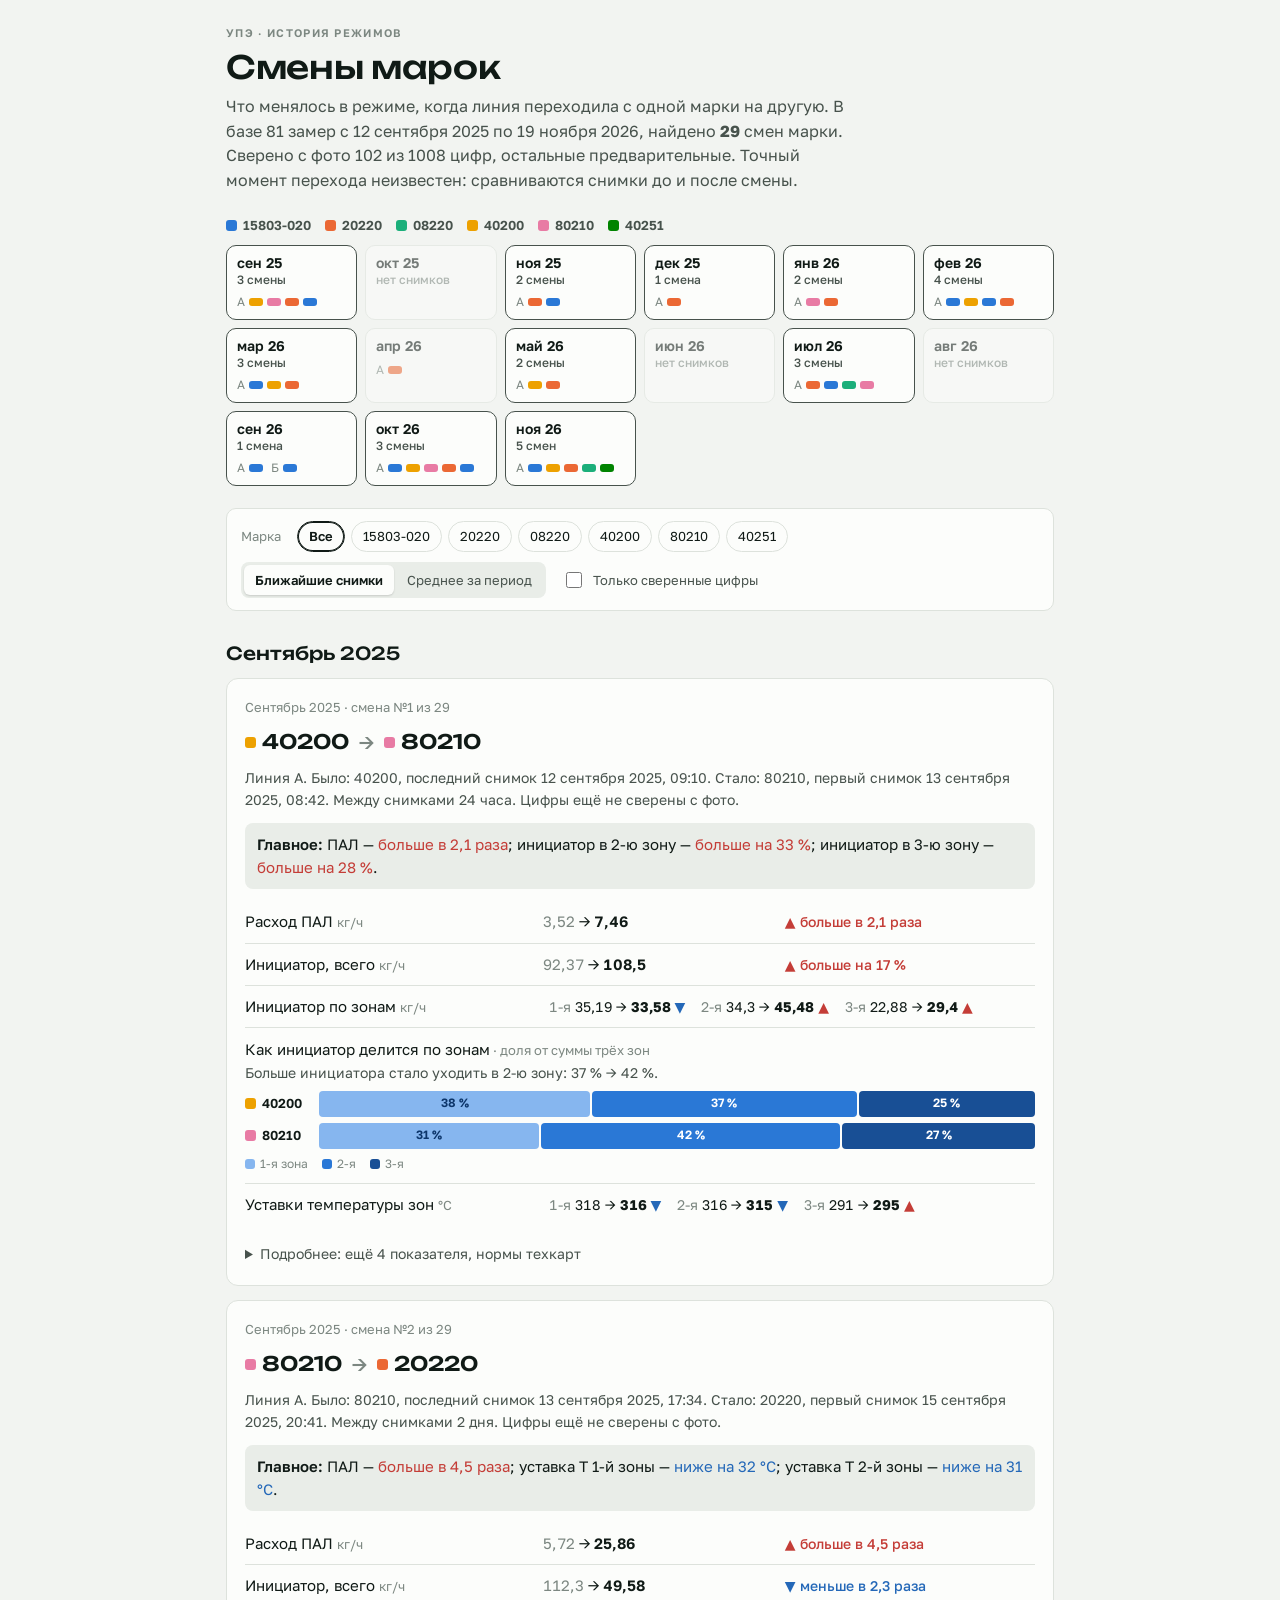
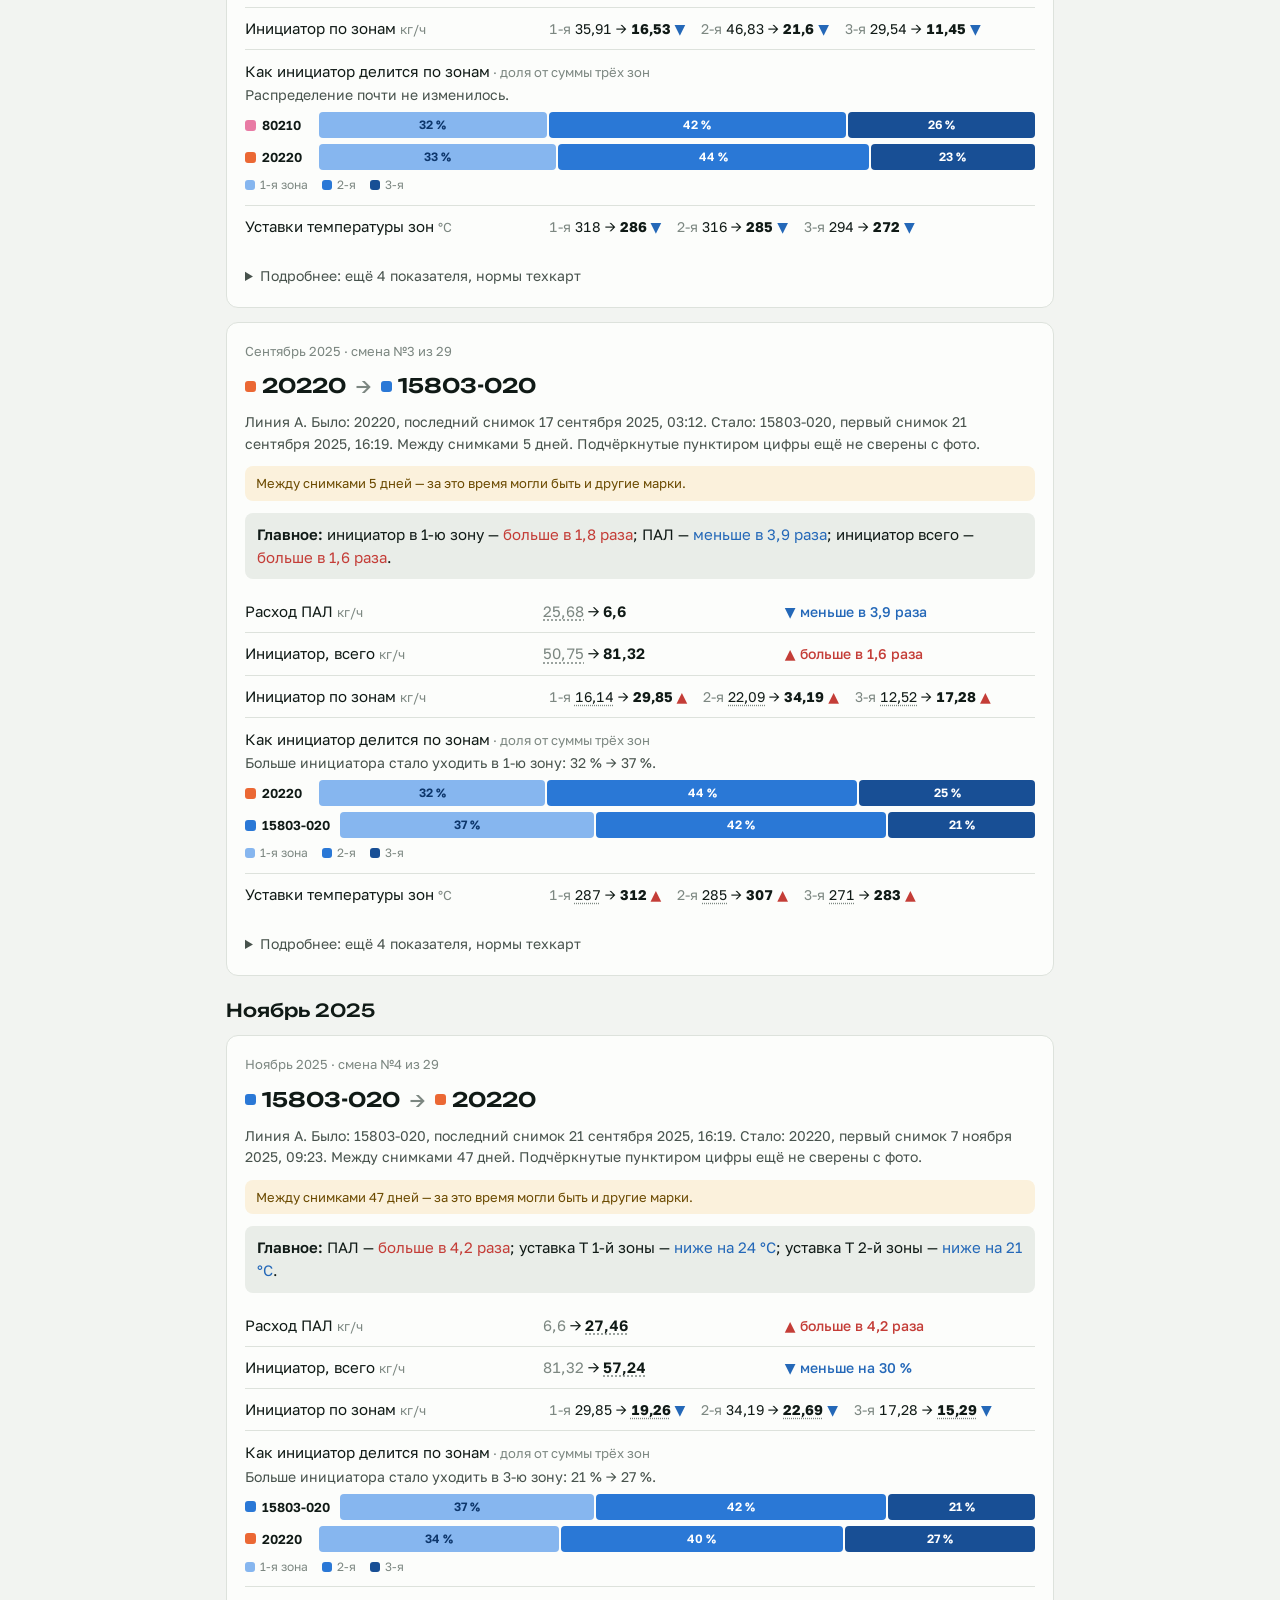
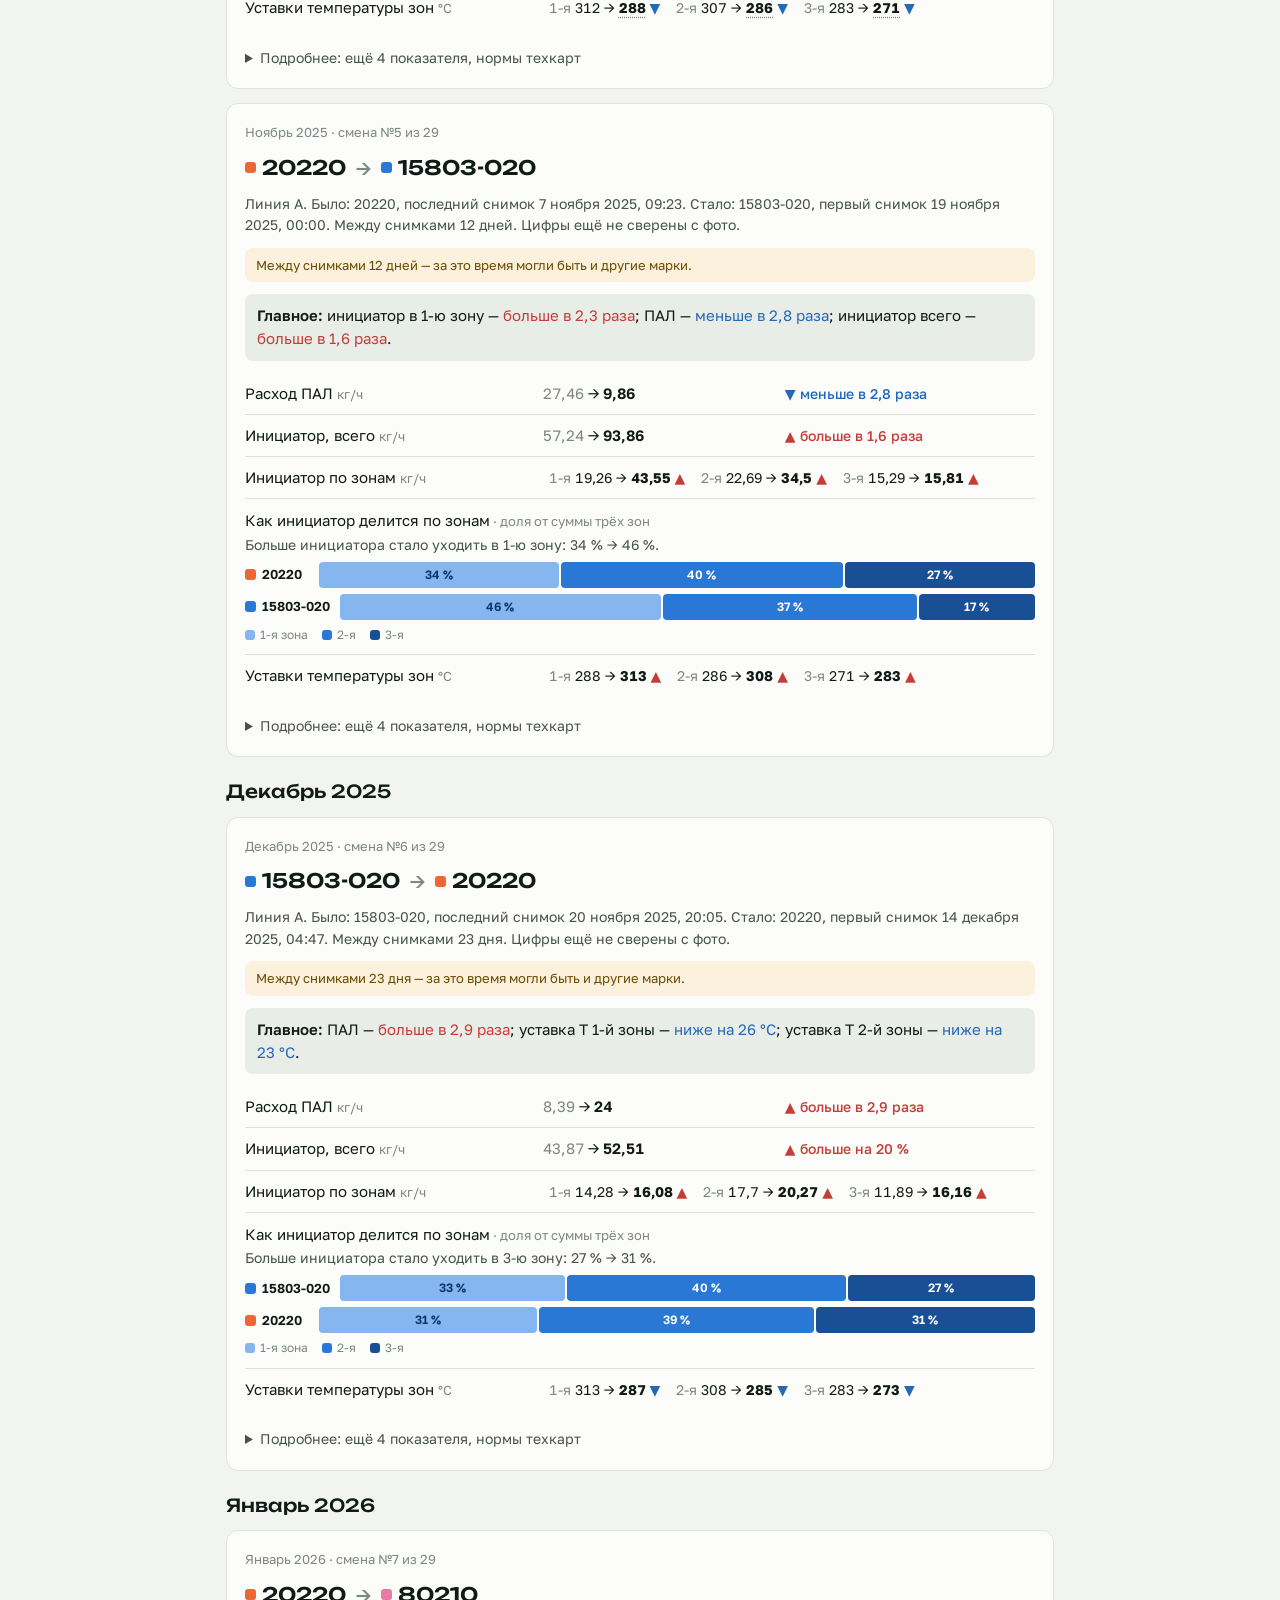
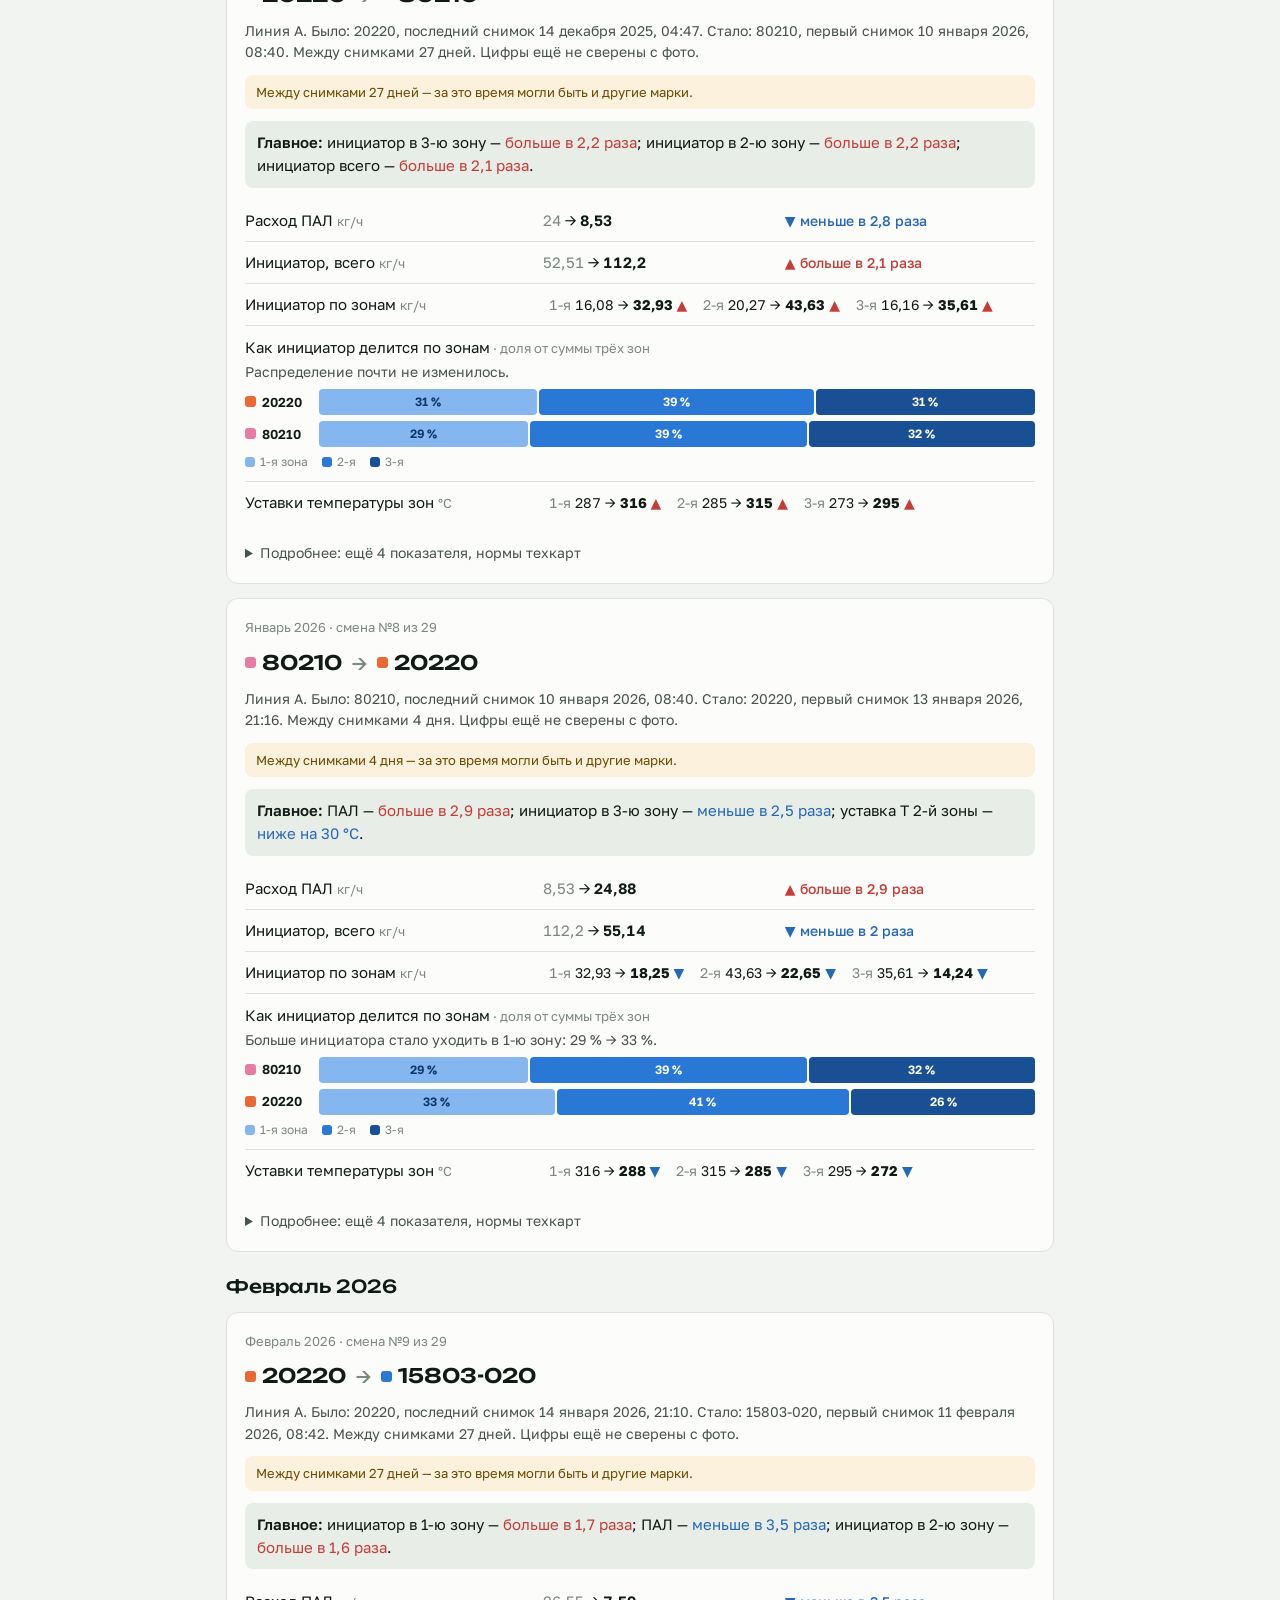
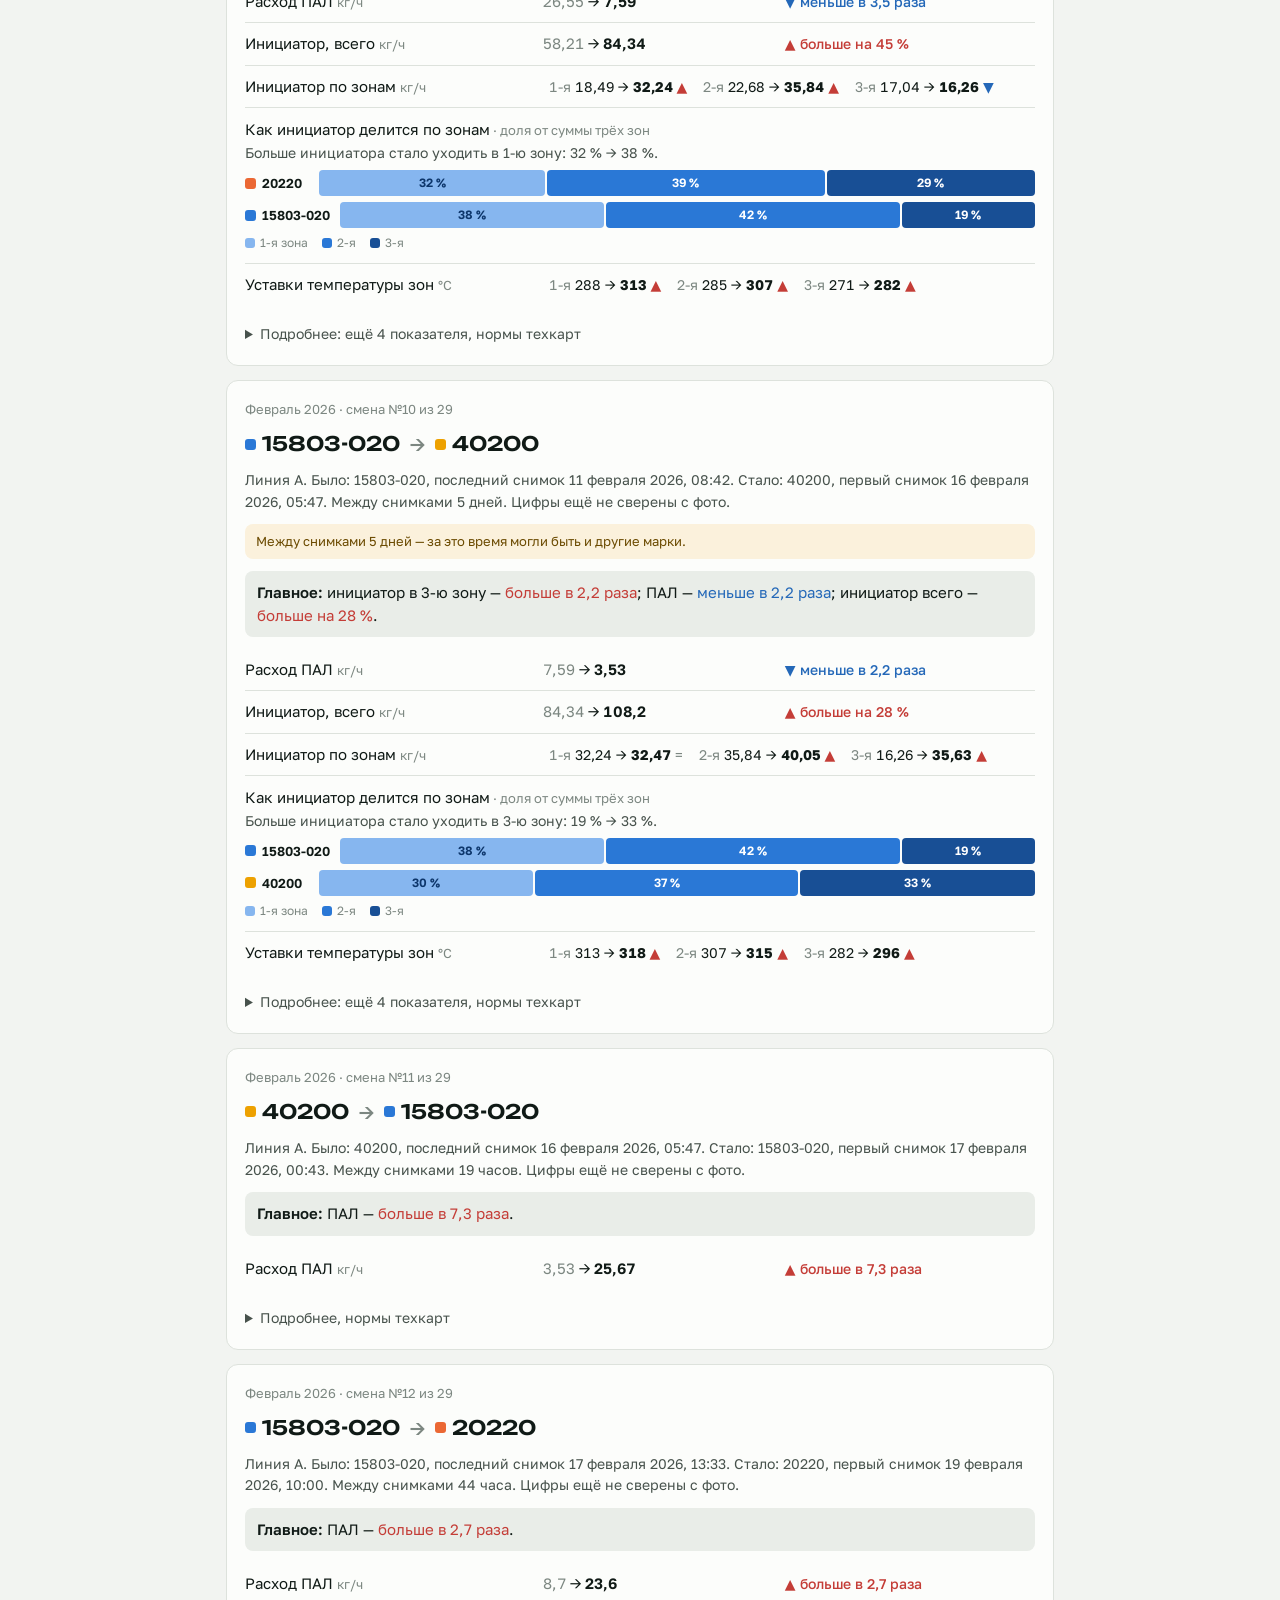
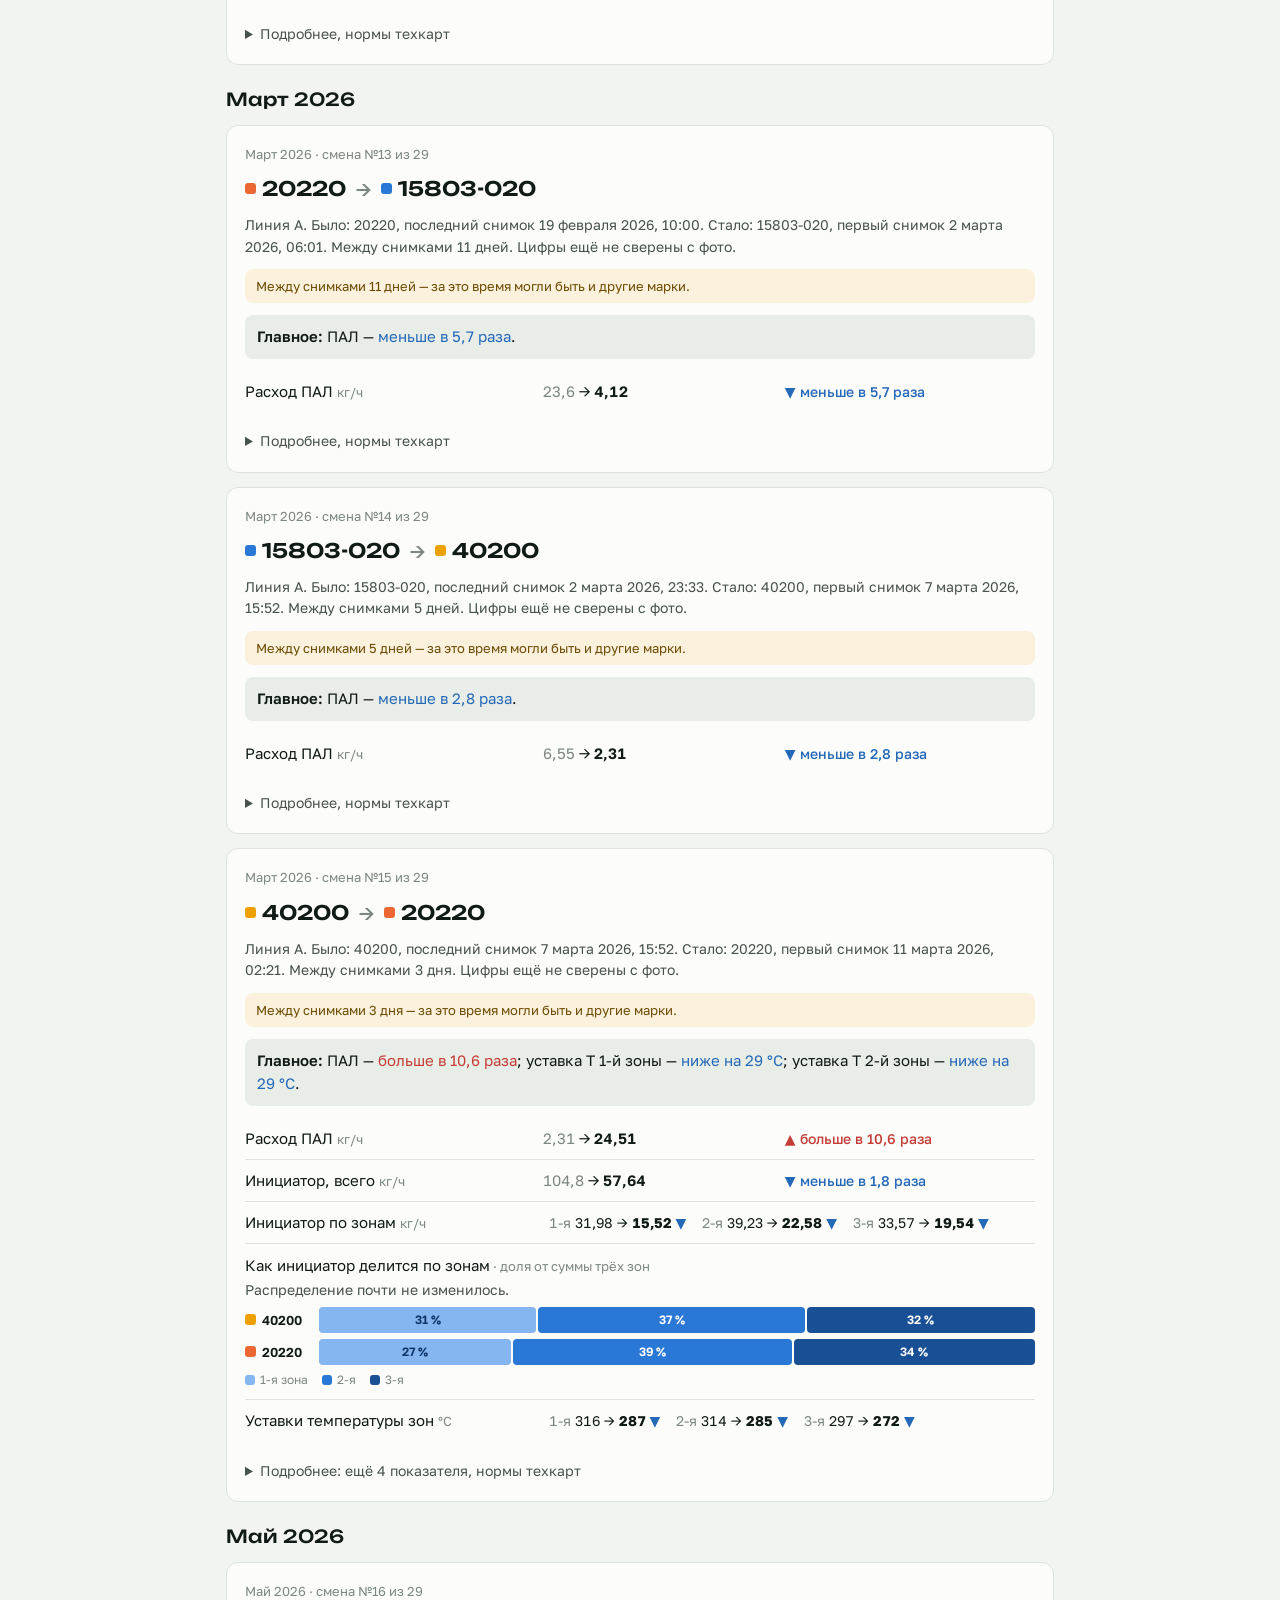
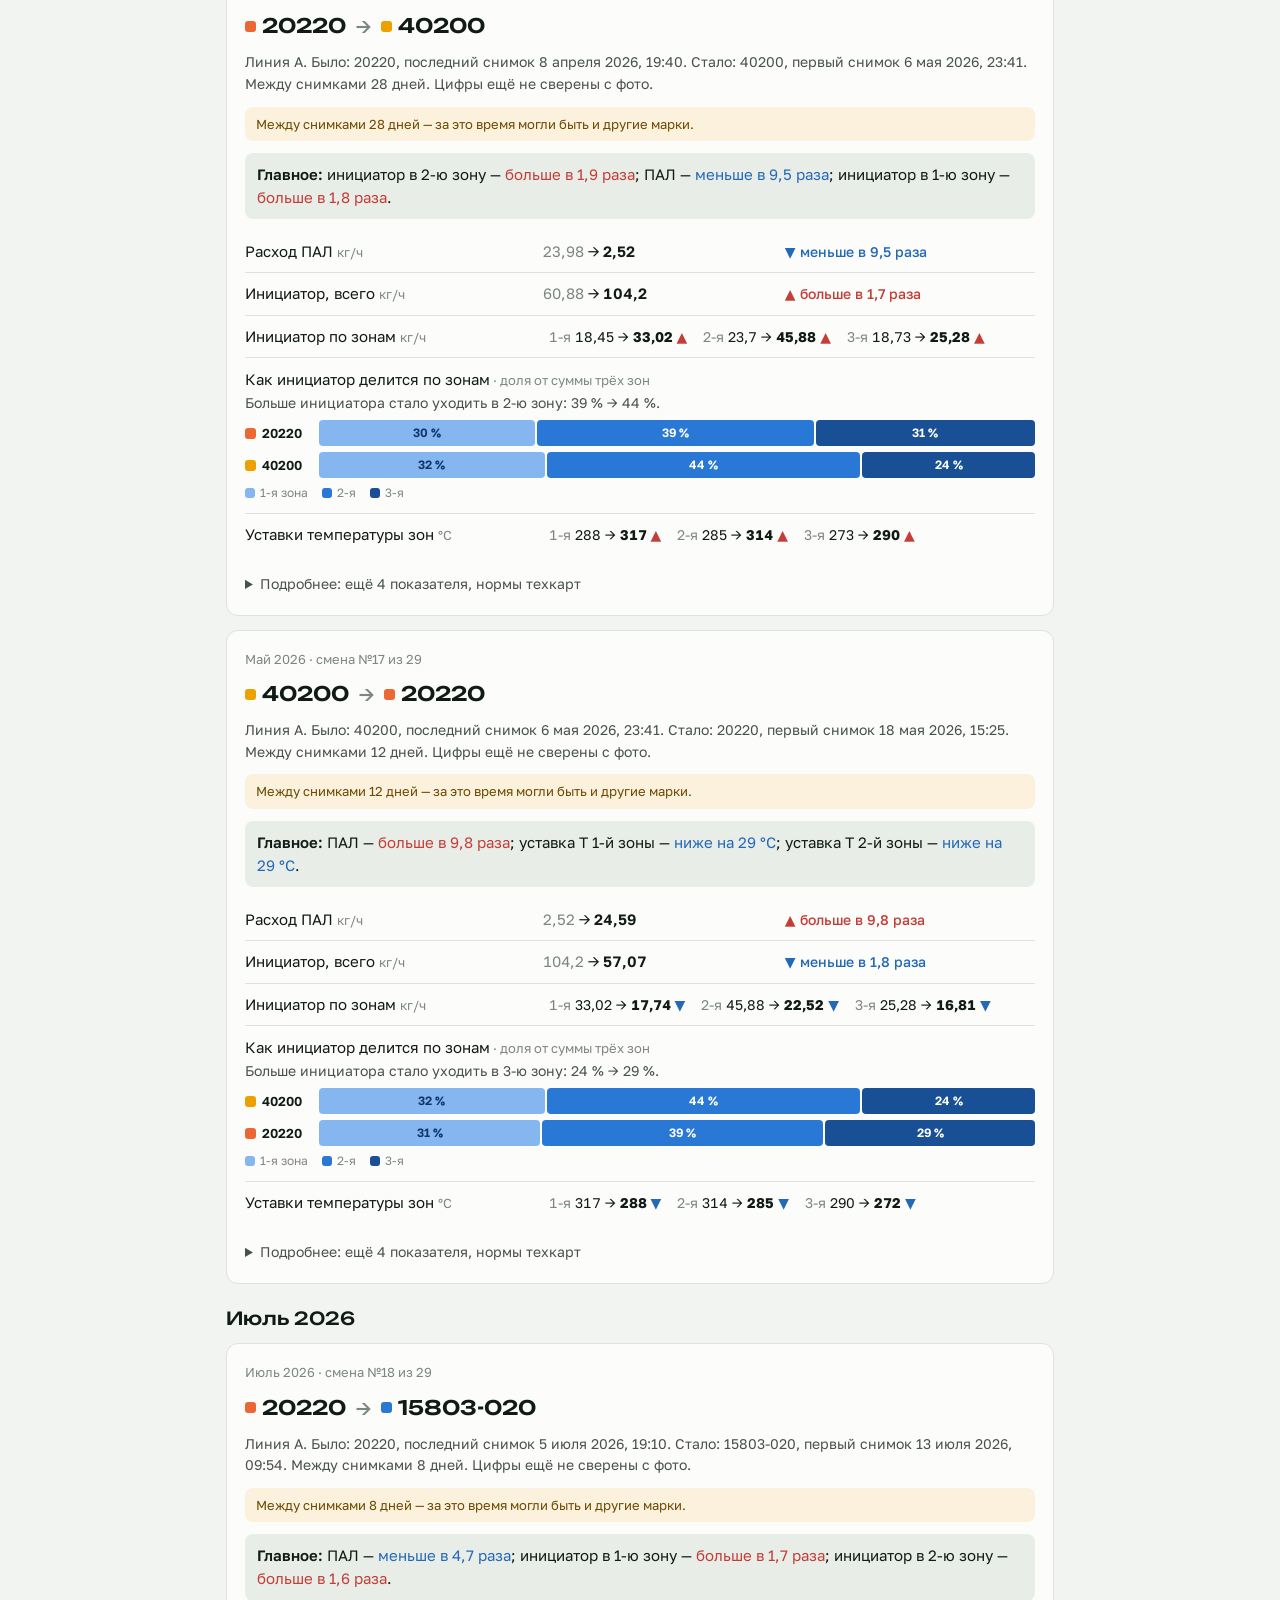
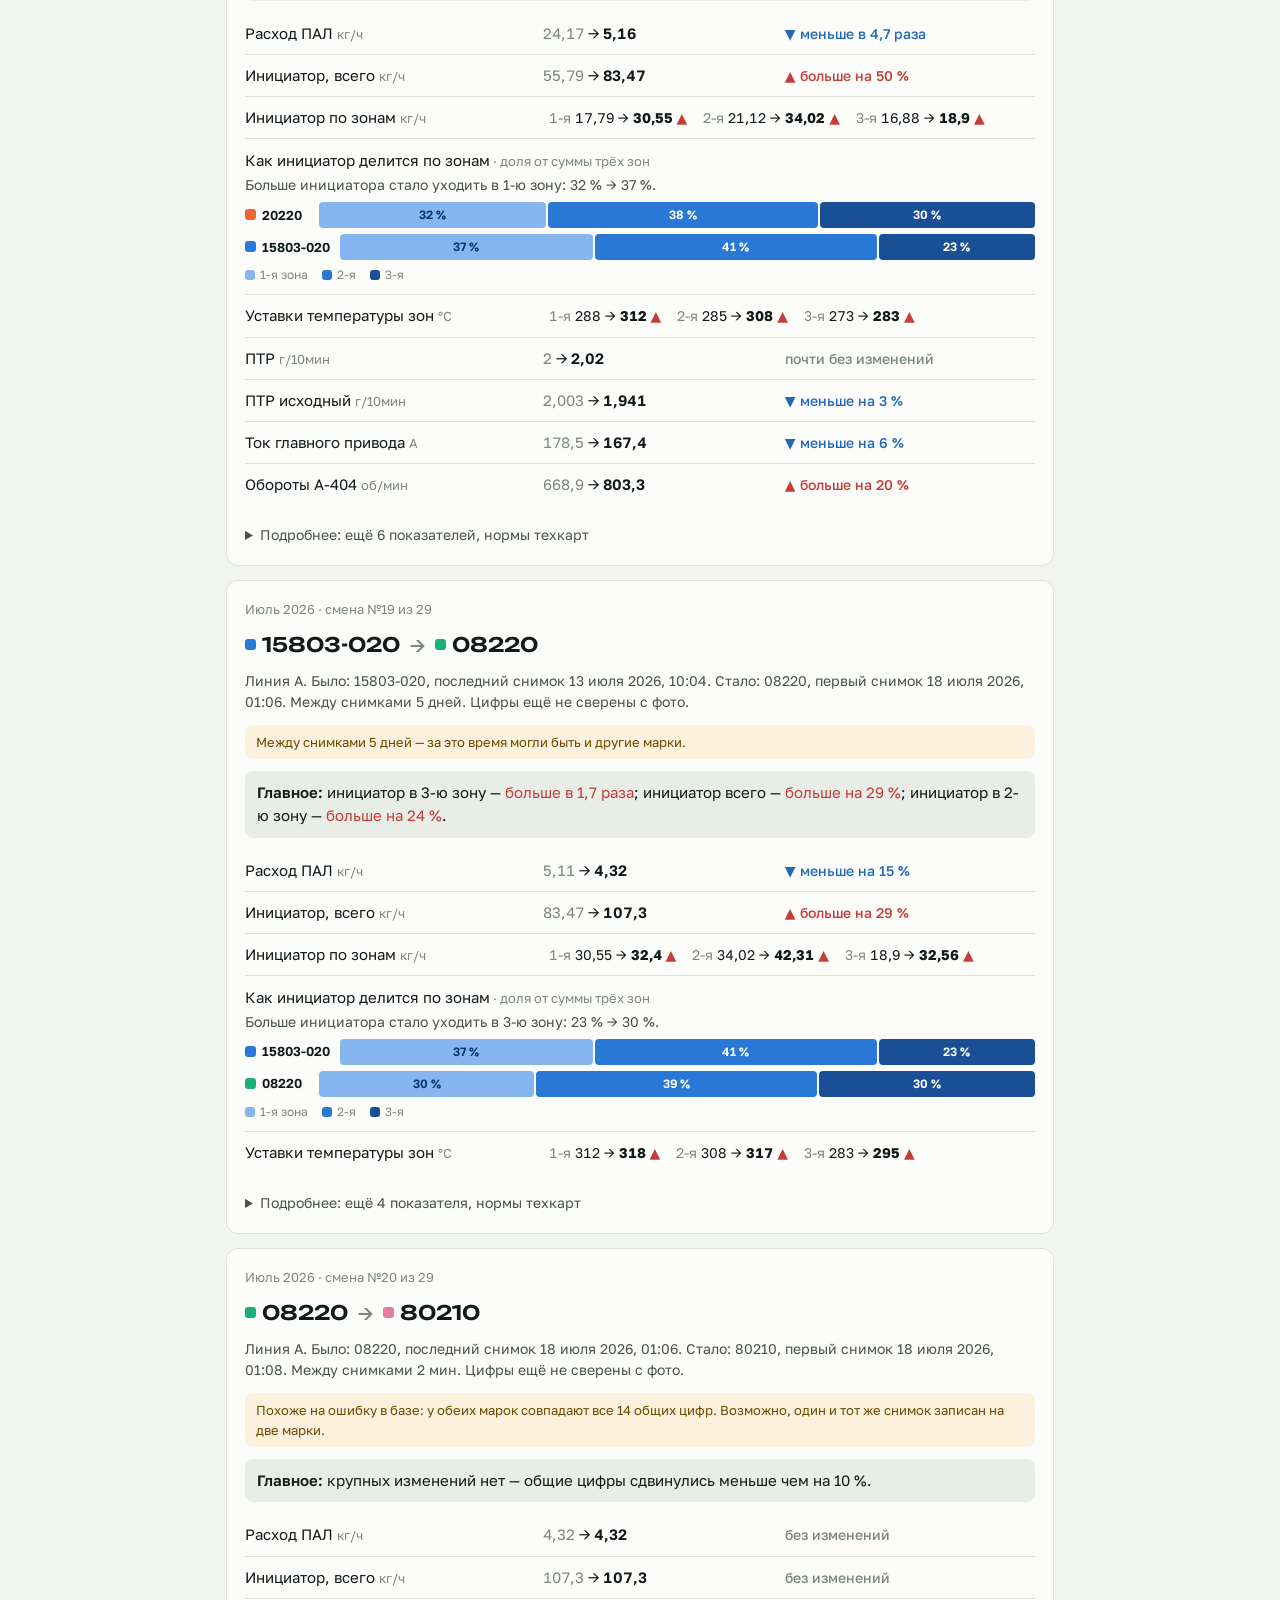
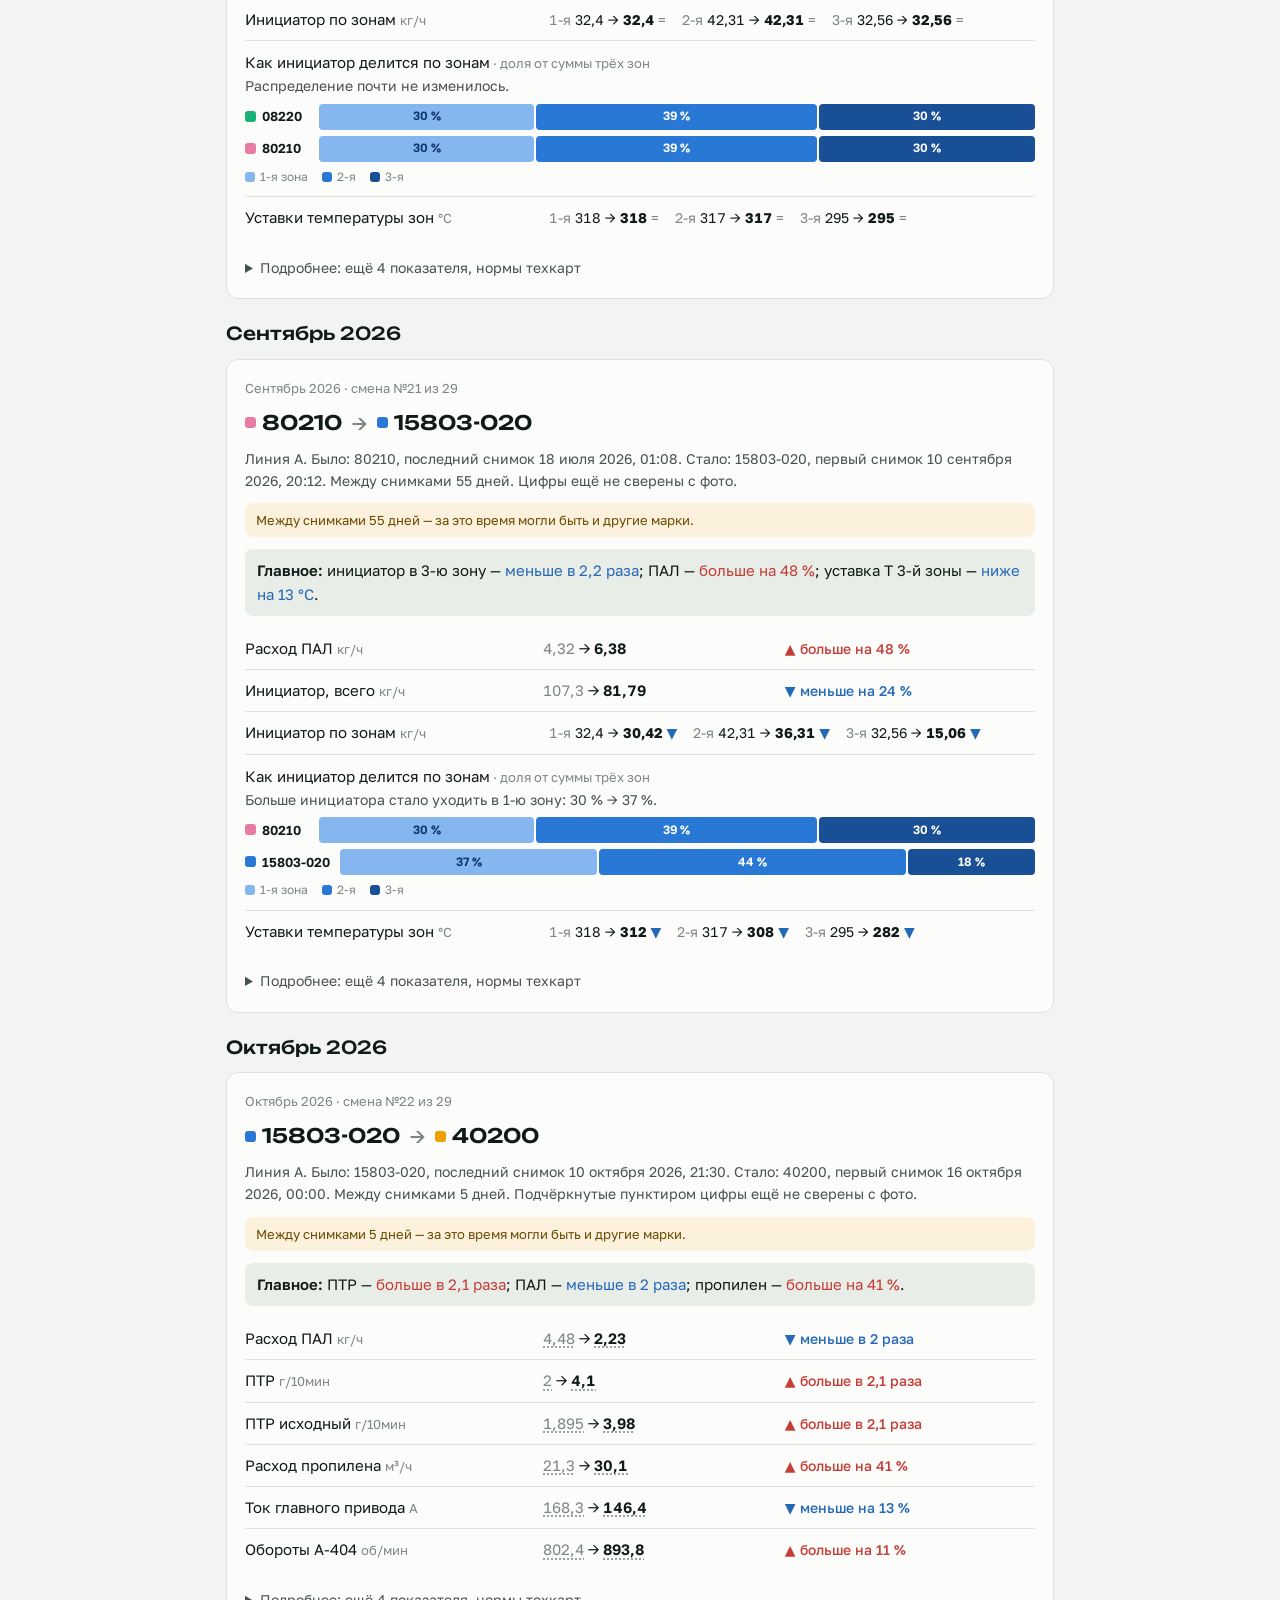
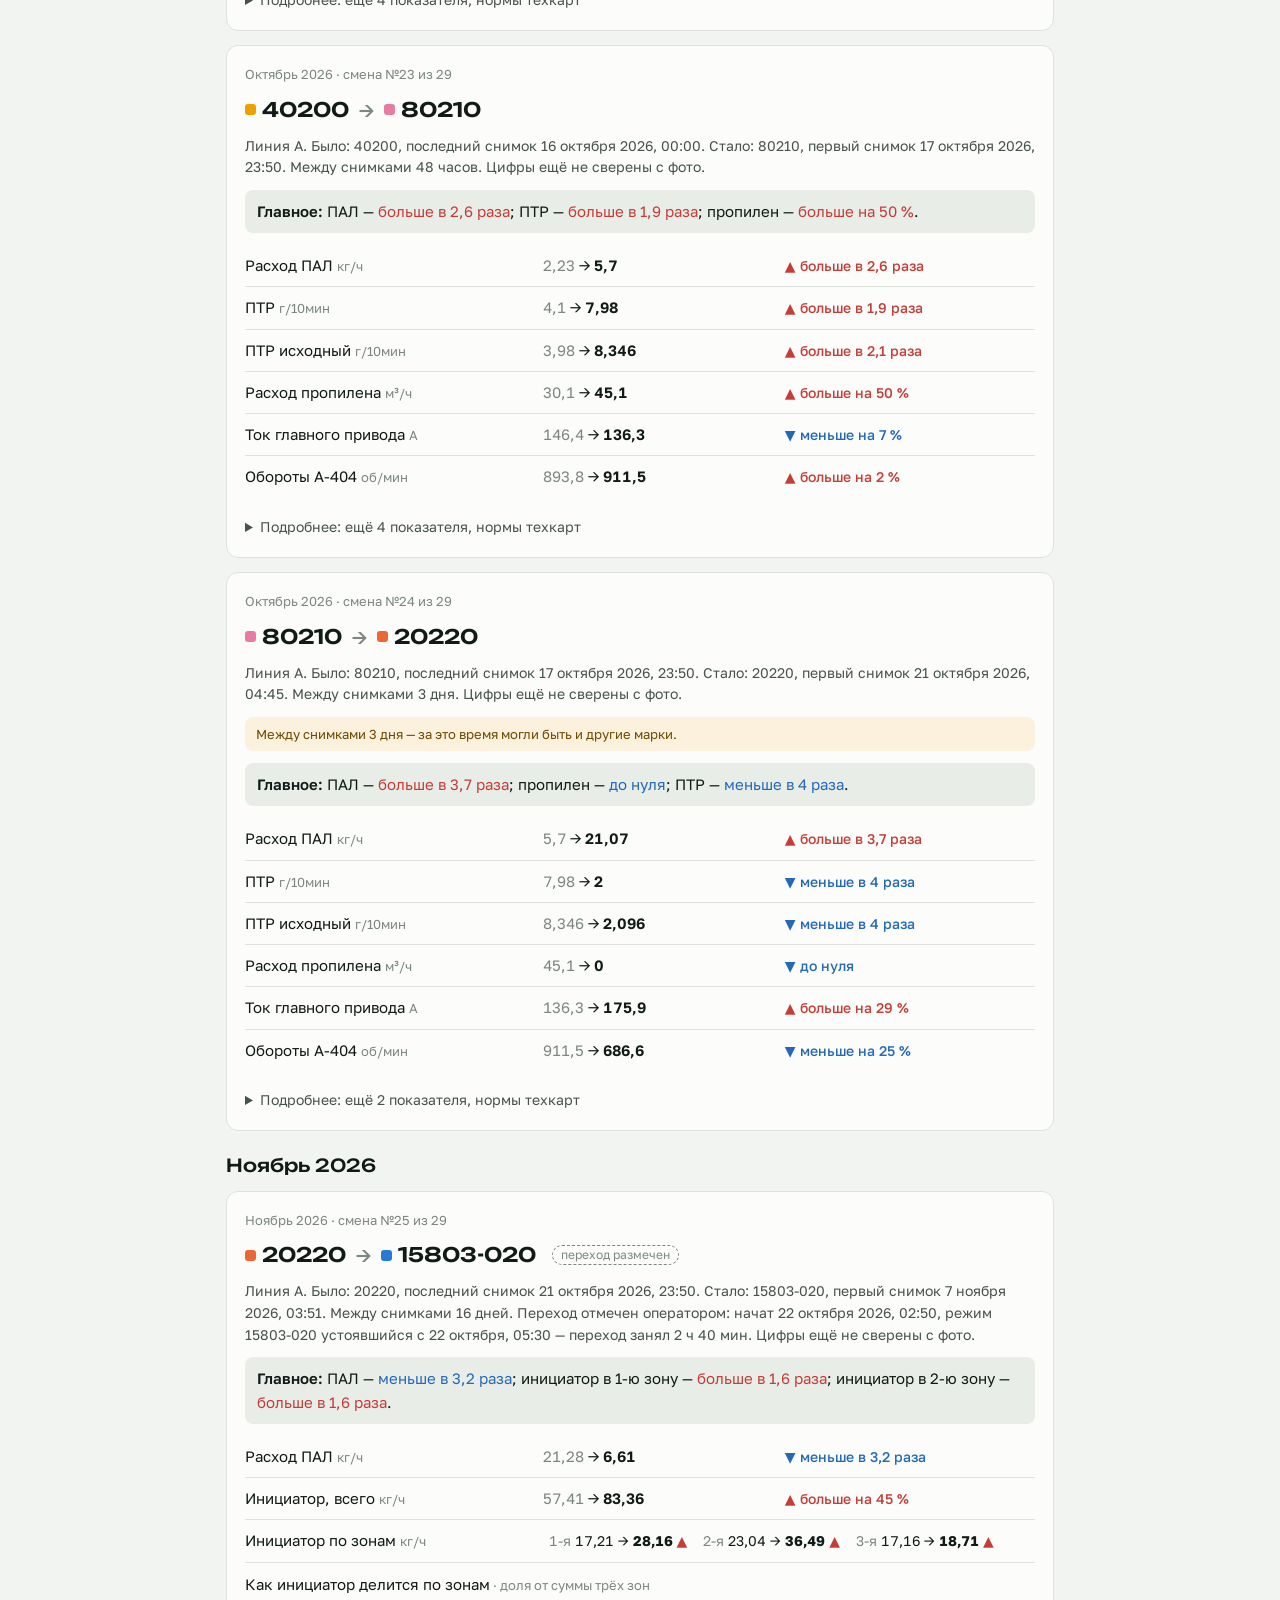
==== commit 5c26050c: "Переход 08220 → 40251, 19.11.2026: ПТР по журналу и первая точка Журнал ПТР 10:10–15:02 (08220 до по" ====
--- a/output/smeny-marok.html
+++ b/output/smeny-marok.html
@@ -173,7 +173,7 @@
 </div>
 
 <script>
-const D={"generated_at":"2026-11-19T01:18:54+00:00","grades":[{"id":3,"name":"08220"},{"id":1,"name":"15803-020"},{"id":2,"name":"20220"},{"id":4,"name":"40200"},{"id":5,"name":"80210"}],"params":[{"key":"production","name":"Производительность","unit":"т/ч","tag":"","group":"Режим и качество","role":"measurement","precision":2},{"key":"pal","name":"Расход ПАЛ","unit":"кг/ч","tag":"F12740A","group":"Режим и качество","role":"measurement","precision":2},{"key":"propylene","name":"Расход пропилена","unit":"","tag":"","group":"Режим и качество","role":"measurement","precision":2},{"key":"mfi","name":"ПТР","unit":"","tag":"","group":"Режим и качество","role":"lab","precision":2},{"key":"ethylene","name":"Свежий этилен","unit":"","tag":"FIR11004","group":"Свежий этилен","role":"measurement","precision":2},{"key":"drive_current","name":"Ток главного привода","unit":"А","tag":"EIE-A404","group":"Экструзия","role":"measurement","precision":2},{"key":"water_temperature","name":"Температура горячей воды","unit":"°C","tag":"","group":"Горячая вода","role":"measurement","precision":2},{"key":"t14069","name":"Температура T14069","unit":"°C","tag":"T14069","group":"Реактор","role":"measurement","precision":2},{"key":"initiator1","name":"Инициатор, измеренный расход · зона 1","unit":"","tag":"","group":"Инициатор по зонам","role":"measurement","precision":2},{"key":"suutp_flow1","name":"Инициатор, расчёт СУУТП · зона 1","unit":"","tag":"","group":"Инициатор по зонам","role":"suutp","precision":2},{"key":"peak1","name":"Максимальная температура · зона 1","unit":"°C","tag":"","group":"Реактор","role":"measurement","precision":2},{"key":"initiator2","name":"Инициатор, измеренный расход · зона 2","unit":"","tag":"","group":"Инициатор по зонам","role":"measurement","precision":2},{"key":"suutp_flow2","name":"Инициатор, расчёт СУУТП · зона 2","unit":"","tag":"","group":"Инициатор по зонам","role":"suutp","precision":2},{"key":"peak2","name":"Максимальная температура · зона 2","unit":"°C","tag":"","group":"Реактор","role":"measurement","precision":2},{"key":"initiator3","name":"Инициатор, измеренный расход · зона 3","unit":"","tag":"","group":"Инициатор по зонам","role":"measurement","precision":2},{"key":"suutp_flow3","name":"Инициатор, расчёт СУУТП · зона 3","unit":"","tag":"","group":"Инициатор по зонам","role":"suutp","precision":2},{"key":"peak3","name":"Максимальная температура · зона 3","unit":"°C","tag":"","group":"Реактор","role":"measurement","precision":2},{"key":"load","name":"Нагрузка на гл. привод","unit":"","tag":"EIE-A404","group":"Режим и качество","role":"measurement","precision":2},{"key":"prod","name":"Производительность","unit":"т/ч","tag":"техкарта","group":"Режим и качество","role":"measurement","precision":2},{"key":"rpm","name":"Обороты А-404","unit":"об/мин","tag":"SI17711","group":"Режим и качество","role":"measurement","precision":2},{"key":"pal_sp","name":"Уставка ПАЛ","unit":"кг/ч","tag":"FIC12740A","group":"Режим и качество","role":"setpoint","precision":2},{"key":"c3_flow","name":"Расход пропилена","unit":"м³/ч","tag":"FIC10065","group":"Режим и качество","role":"measurement","precision":2},{"key":"mfr","name":"ПТР","unit":"г/10мин","tag":"ПТР428","group":"Режим и качество","role":"measurement","precision":2},{"key":"mfr_raw","name":"ПТР исходный","unit":"г/10мин","tag":"ПТР428","group":"Режим и качество","role":"measurement","precision":3},{"key":"mfr_est","name":"ПТР виртуальный анализатор","unit":"г/10мин","tag":"EST_LA_MI","group":"Режим и качество","role":"suutp","precision":3},{"key":"mfr_lab","name":"ПТР по лаборатории","unit":"г/10мин","tag":"лаб.","group":"Режим и качество","role":"lab","precision":2},{"key":"dens_est","name":"Плотность расчётная","unit":"г/см³","tag":"EST_LA_DEN","group":"Режим и качество","role":"suutp","precision":4},{"key":"vgvd","name":"Давление ВГВД","unit":"МПа","tag":"PC15714","group":"Режим и качество","role":"measurement","precision":2},{"key":"fnd","name":"Расход на ФНД","unit":"","tag":"F10703A","group":"Режим и качество","role":"measurement","precision":2},{"key":"pn_p","name":"Давление пневмотранспорта","unit":"кПа","tag":"PI-51149_A","group":"Режим и качество","role":"measurement","precision":2},{"key":"r_p","name":"Давление в реакторе","unit":"МПа","tag":"P14002","group":"Реактор","role":"measurement","precision":2},{"key":"r_p2","name":"Давление 2-го плунжера","unit":"МПа","tag":"P14026","group":"Реактор","role":"measurement","precision":2},{"key":"valve","name":"Задание клапана выхода","unit":"%","tag":"гл. р-р","group":"Реактор","role":"setpoint","precision":2},{"key":"t_start","name":"Т точки начала реакции","unit":"°C","tag":"T14007","group":"Реактор","role":"measurement","precision":2},{"key":"t_mix","name":"Т в точке смешения","unit":"°C","tag":"TIRCAE14033","group":"Реактор","role":"measurement","precision":2},{"key":"t1_max","name":"Пик 1-й зоны","unit":"°C","tag":"T1A_MAX","group":"Реактор","role":"measurement","precision":2},{"key":"t2_max","name":"Пик 2-й зоны","unit":"°C","tag":"T2A_MAX","group":"Реактор","role":"measurement","precision":2},{"key":"t3_max","name":"Пик 3-й зоны","unit":"°C","tag":"T3A_MAX","group":"Реактор","role":"measurement","precision":2},{"key":"z1_f","name":"Инициатор в 1-ю зону","unit":"кг/ч","tag":"А-302","group":"Инициатор по зонам","role":"measurement","precision":2},{"key":"z1_sp","name":"Уставка Т 1-й зоны","unit":"°C","tag":"А-329","group":"Инициатор по зонам","role":"setpoint","precision":2},{"key":"z1_t","name":"Тмакс 1-й зоны","unit":"°C","tag":"А-329","group":"Инициатор по зонам","role":"measurement","precision":2},{"key":"z1_out","name":"Выход клапана 1-й зоны","unit":"%","tag":"А-329","group":"Инициатор по зонам","role":"controller_output","precision":2},{"key":"z2_f","name":"Инициатор во 2-ю зону","unit":"кг/ч","tag":"А-305","group":"Инициатор по зонам","role":"measurement","precision":2},{"key":"z2_sp","name":"Уставка Т 2-й зоны","unit":"°C","tag":"А-329","group":"Инициатор по зонам","role":"setpoint","precision":2},{"key":"z2_t","name":"Тмакс 2-й зоны","unit":"°C","tag":"А-329","group":"Инициатор по зонам","role":"measurement","precision":2},{"key":"z2_out","name":"Выход клапана 2-й зоны","unit":"%","tag":"А-329","group":"Инициатор по зонам","role":"controller_output","precision":2},{"key":"z3_f","name":"Инициатор в 3-ю зону","unit":"кг/ч","tag":"А-306","group":"Инициатор по зонам","role":"measurement","precision":2},{"key":"z3_sp","name":"Уставка Т 3-й зоны","unit":"°C","tag":"А-329","group":"Инициатор по зонам","role":"setpoint","precision":2},{"key":"z3_t","name":"Тмакс 3-й зоны","unit":"°C","tag":"А-329","group":"Инициатор по зонам","role":"measurement","precision":2},{"key":"z3_out","name":"Выход клапана 3-й зоны","unit":"%","tag":"А-329","group":"Инициатор по зонам","role":"controller_output","precision":2},{"key":"cidx1","name":"Индекс очищенности 1-й зоны","unit":"","tag":"Cindx_A_zone1","group":"Очищенность зон","role":"measurement","precision":2},{"key":"cidx2","name":"Индекс очищенности 2-й зоны","unit":"","tag":"Cindx_A_zone2","group":"Очищенность зон","role":"measurement","precision":2},{"key":"cidx3","name":"Индекс очищенности 3-й зоны","unit":"","tag":"Cindx_A_zone3","group":"Очищенность зон","role":"measurement","precision":2},{"key":"c2_p","name":"Давление свежего этилена","unit":"МПа","tag":"PIR10071","group":"Свежий этилен и возвратный газ","role":"measurement","precision":3},{"key":"c2_flow","name":"Расход свежего этилена","unit":"м³/ч","tag":"FIR11004","group":"Свежий этилен и возвратный газ","role":"measurement","precision":2},{"key":"vg_flow","name":"Возвратный газ из 2 каскада","unit":"м³/ч","tag":"FIR12002","group":"Свежий этилен и возвратный газ","role":"measurement","precision":2},{"key":"o2","name":"Кислород","unit":"ppm","tag":"Q10073","group":"Свежий этилен и возвратный газ","role":"measurement","precision":2},{"key":"ch4","name":"Метан","unit":"ppm","tag":"Q10072","group":"Свежий этилен и возвратный газ","role":"measurement","precision":2},{"key":"c2h6","name":"Этан","unit":"ppm","tag":"Q10072","group":"Свежий этилен и возвратный газ","role":"measurement","precision":2},{"key":"c2h2","name":"Ацетилен","unit":"ppm","tag":"Q10093","group":"Свежий этилен и возвратный газ","role":"measurement","precision":2},{"key":"c3_vgvd","name":"Пропилен в ВГВД","unit":"%","tag":"QR12033","group":"Свежий этилен и возвратный газ","role":"measurement","precision":3},{"key":"c3_vgnd","name":"Пропилен в ВГНД","unit":"%","tag":"Q10022","group":"Свежий этилен и возвратный газ","role":"measurement","precision":3},{"key":"n2_fnd","name":"Азот на ФНД","unit":"м³/ч","tag":"FIRC11001A","group":"Свежий этилен и возвратный газ","role":"measurement","precision":2},{"key":"a124_rpm","name":"Обороты А-124","unit":"об","tag":"100-315 об","group":"Компрессия","role":"measurement","precision":2},{"key":"a124_p3","name":"А-124, 3-я ступень","unit":"МПа","tag":"P11036","group":"Компрессия","role":"measurement","precision":2},{"key":"ab124_rpm","name":"Обороты АБ-124","unit":"об","tag":"100-280 об","group":"Компрессия","role":"measurement","precision":2},{"key":"a103_p3","name":"А-103, 3-я ступень","unit":"МПа","tag":"P10019","group":"Компрессия","role":"measurement","precision":3},{"key":"a152_p","name":"А-152, 2-я ступень","unit":"МПа","tag":"P12126","group":"Компрессия","role":"measurement","precision":2},{"key":"a171_p","name":"А-171, 2-я ступень","unit":"МПа","tag":"P12326","group":"Компрессия","role":"measurement","precision":2},{"key":"a152_cap","name":"Производительность А-152","unit":"","tag":"CP_1A_152","group":"Компрессия","role":"measurement","precision":2},{"key":"a171_cap","name":"Производительность А-171","unit":"","tag":"CP_1A_171","group":"Компрессия","role":"measurement","precision":2},{"key":"hw_f302","name":"Расход воды в 1-ю зону","unit":"м³/ч","tag":"FIRC13032","group":"Горячая вода","role":"measurement","precision":2},{"key":"hw_f305","name":"Расход воды во 2-ю зону","unit":"м³/ч","tag":"FIRC13033","group":"Горячая вода","role":"measurement","precision":2},{"key":"hw_f306","name":"Расход воды в 3-ю зону","unit":"м³/ч","tag":"FIRC13034","group":"Горячая вода","role":"measurement","precision":2},{"key":"hw_f307","name":"Расход на А-307","unit":"м³/ч","tag":"FIRC13035","group":"Горячая вода","role":"measurement","precision":2},{"key":"hw_f308","name":"Расход на А-308","unit":"м³/ч","tag":"FIRC13036","group":"Горячая вода","role":"measurement","precision":2},{"key":"hw_pz1","name":"Давление воды после 1-й зоны","unit":"МПа","tag":"PIR13037","group":"Горячая вода","role":"measurement","precision":2},{"key":"hw_pz2","name":"Давление воды после 2-й зоны","unit":"МПа","tag":"PIR13038","group":"Горячая вода","role":"measurement","precision":2},{"key":"hw_pz3","name":"Давление воды после 3-й зоны","unit":"МПа","tag":"PIR13030a","group":"Горячая вода","role":"measurement","precision":2},{"key":"hw_p307","name":"Давление на А-307","unit":"МПа","tag":"PIR13039","group":"Горячая вода","role":"measurement","precision":2},{"key":"hw_p308","name":"Давление на А-308","unit":"МПа","tag":"PIR13040","group":"Горячая вода","role":"measurement","precision":2},{"key":"hw_tz1","name":"Обратная вода 1-й зоны","unit":"°C","tag":"T14091","group":"Горячая вода","role":"measurement","precision":2},{"key":"hw_tz2","name":"Обратная вода 2-й зоны","unit":"°C","tag":"T14092","group":"Горячая вода","role":"measurement","precision":2},{"key":"hw_tz3","name":"Обратная вода 3-й зоны","unit":"°C","tag":"T14093","group":"Горячая вода","role":"measurement","precision":2},{"key":"hw_p1","name":"Давление в А-602/1","unit":"МПа","tag":"PIRCA13001","group":"Горячая вода","role":"measurement","precision":2},{"key":"hw_l1","name":"Уровень в А-602/1","unit":"мм","tag":"LIRCAE13002","group":"Горячая вода","role":"measurement","precision":2},{"key":"hw_p2","name":"Давление в А-602/2","unit":"МПа","tag":"PIRCA13029","group":"Горячая вода","role":"measurement","precision":2},{"key":"hw_l2","name":"Уровень в А-602/2","unit":"мм","tag":"LIRCAE13030","group":"Горячая вода","role":"measurement","precision":2},{"key":"hw_t100","name":"Температура на выходе из АВО","unit":"°C","tag":"TIRA13100","group":"Горячая вода","role":"measurement","precision":2},{"key":"hw_t43","name":"Температура TIR13043","unit":"°C","tag":"TIR13043","group":"Горячая вода","role":"measurement","precision":2},{"key":"hw_t503","name":"Температура TIRCA13503","unit":"°C","tag":"TIRCA13503","group":"Горячая вода","role":"measurement","precision":2},{"key":"hw_t504","name":"Температура TIRCA13504","unit":"°C","tag":"TIRCA13504","group":"Горячая вода","role":"measurement","precision":2},{"key":"ovd_p","name":"Давление ОВД","unit":"МПа","tag":"PR14705","group":"Выгрузка и грануляция","role":"measurement","precision":2},{"key":"ond_p","name":"Давление ОНД","unit":"МПа","tag":"P16706","group":"Выгрузка и грануляция","role":"measurement","precision":4},{"key":"a401_t","name":"Температура А-401","unit":"°C","tag":"TI14724","group":"Выгрузка и грануляция","role":"measurement","precision":2},{"key":"lv_pos","name":"Положение LV-14702","unit":"%","tag":"LZI14702","group":"Выгрузка и грануляция","role":"measurement","precision":2},{"key":"ex_c2","name":"Т 2-го цилиндра экструдера","unit":"°C","tag":"экструзия","group":"Экструзия","role":"measurement","precision":2},{"key":"ex_c3","name":"Т 3-го цилиндра экструдера","unit":"°C","tag":"экструзия","group":"Экструзия","role":"measurement","precision":2},{"key":"ex_c4","name":"Т 4-го цилиндра экструдера","unit":"°C","tag":"экструзия","group":"Экструзия","role":"measurement","precision":2},{"key":"ex_die","name":"Температура фильеры","unit":"°C","tag":"экструзия","group":"Экструзия","role":"measurement","precision":2}],"observations":[{"id":52,"grade":4,"line":"A","ts":"2025-09-12T09:10:19","doc":null,"steady":null,"mixed":false},{"id":47,"grade":5,"line":"A","ts":"2025-09-13T08:42:04","doc":8,"steady":null,"mixed":false},{"id":48,"grade":5,"line":"A","ts":"2025-09-13T17:34:51","doc":8,"steady":null,"mixed":false},{"id":42,"grade":2,"line":"A","ts":"2025-09-15T20:41:17","doc":null,"steady":null,"mixed":false},{"id":43,"grade":2,"line":"A","ts":"2025-09-17T03:12:37","doc":null,"steady":null,"mixed":false},{"id":3,"grade":1,"line":"A","ts":"2025-09-21T16:19:00","doc":1,"steady":null,"mixed":false},{"id":44,"grade":2,"line":"A","ts":"2025-11-07T09:23:21","doc":null,"steady":null,"mixed":false},{"id":4,"grade":1,"line":"A","ts":"2025-11-19T00:00:00","doc":null,"steady":null,"mixed":false},{"id":5,"grade":1,"line":"A","ts":"2025-11-19T04:40:07","doc":null,"steady":null,"mixed":false},{"id":21,"grade":1,"line":"A","ts":"2025-11-19T19:14:00","doc":1,"steady":null,"mixed":false},{"id":27,"grade":1,"line":"A","ts":"2025-11-19T19:19:00","doc":1,"steady":null,"mixed":false},{"id":22,"grade":1,"line":"A","ts":"2025-11-19T20:20:30","doc":1,"steady":null,"mixed":false},{"id":23,"grade":1,"line":"A","ts":"2025-11-20T16:05:34","doc":1,"steady":null,"mixed":false},{"id":24,"grade":1,"line":"A","ts":"2025-11-20T17:14:30","doc":1,"steady":null,"mixed":false},{"id":25,"grade":1,"line":"A","ts":"2025-11-20T19:06:06","doc":1,"steady":null,"mixed":false},{"id":26,"grade":1,"line":"A","ts":"2025-11-20T20:05:28","doc":1,"steady":null,"mixed":false},{"id":45,"grade":2,"line":"A","ts":"2025-12-14T04:47:40","doc":null,"steady":null,"mixed":false},{"id":49,"grade":5,"line":"A","ts":"2026-01-10T08:40:51","doc":8,"steady":null,"mixed":false},{"id":40,"grade":2,"line":"A","ts":"2026-01-13T21:16:39","doc":null,"steady":null,"mixed":false},{"id":41,"grade":2,"line":"A","ts":"2026-01-14T21:10:43","doc":null,"steady":null,"mixed":false},{"id":6,"grade":1,"line":"A","ts":"2026-02-11T08:42:01","doc":null,"steady":null,"mixed":false},{"id":53,"grade":4,"line":"A","ts":"2026-02-16T05:47:50","doc":null,"steady":null,"mixed":false},{"id":12,"grade":1,"line":"A","ts":"2026-02-17T00:43:20","doc":1,"steady":null,"mixed":false},{"id":13,"grade":1,"line":"A","ts":"2026-02-17T06:48:50","doc":1,"steady":null,"mixed":false},{"id":14,"grade":1,"line":"A","ts":"2026-02-17T08:36:21","doc":1,"steady":null,"mixed":false},{"id":15,"grade":1,"line":"A","ts":"2026-02-17T13:33:29","doc":1,"steady":null,"mixed":false},{"id":36,"grade":2,"line":"A","ts":"2026-02-19T10:00:09","doc":null,"steady":null,"mixed":false},{"id":17,"grade":1,"line":"A","ts":"2026-03-02T06:01:49","doc":1,"steady":null,"mixed":false},{"id":18,"grade":1,"line":"A","ts":"2026-03-02T07:23:43","doc":1,"steady":null,"mixed":false},{"id":19,"grade":1,"line":"A","ts":"2026-03-02T10:36:48","doc":1,"steady":null,"mixed":false},{"id":20,"grade":1,"line":"A","ts":"2026-03-02T13:49:46","doc":1,"steady":null,"mixed":false},{"id":16,"grade":1,"line":"A","ts":"2026-03-02T23:33:42","doc":1,"steady":null,"mixed":false},{"id":50,"grade":4,"line":"A","ts":"2026-03-07T15:52:55","doc":null,"steady":null,"mixed":false},{"id":37,"grade":2,"line":"A","ts":"2026-03-11T02:21:38","doc":null,"steady":null,"mixed":false},{"id":38,"grade":2,"line":"A","ts":"2026-04-08T19:40:34","doc":null,"steady":null,"mixed":false},{"id":51,"grade":4,"line":"A","ts":"2026-05-06T23:41:25","doc":null,"steady":null,"mixed":false},{"id":39,"grade":2,"line":"A","ts":"2026-05-18T15:25:05","doc":null,"steady":null,"mixed":false},{"id":33,"grade":2,"line":"A","ts":"2026-05-18T15:25:23","doc":null,"steady":null,"mixed":false},{"id":34,"grade":2,"line":"A","ts":"2026-07-05T19:08:07","doc":null,"steady":null,"mixed":false},{"id":35,"grade":2,"line":"A","ts":"2026-07-05T19:10:27","doc":null,"steady":null,"mixed":false},{"id":7,"grade":1,"line":"A","ts":"2026-07-13T09:54:08","doc":null,"steady":null,"mixed":false},{"id":8,"grade":1,"line":"A","ts":"2026-07-13T09:56:17","doc":null,"steady":null,"mixed":false},{"id":9,"grade":1,"line":"A","ts":"2026-07-13T10:04:44","doc":null,"steady":null,"mixed":false},{"id":46,"grade":3,"line":"A","ts":"2026-07-18T01:06:48","doc":null,"steady":null,"mixed":false},{"id":54,"grade":5,"line":"A","ts":"2026-07-18T01:08:50","doc":null,"steady":null,"mixed":false},{"id":10,"grade":1,"line":"A","ts":"2026-09-10T20:12:12","doc":null,"steady":null,"mixed":false},{"id":11,"grade":1,"line":"A","ts":"2026-09-10T22:33:26","doc":null,"steady":null,"mixed":false},{"id":28,"grade":1,"line":"A","ts":"2026-09-15T11:15:13","doc":1,"steady":null,"mixed":false},{"id":29,"grade":1,"line":"A","ts":"2026-09-15T11:15:21","doc":1,"steady":null,"mixed":false},{"id":30,"grade":1,"line":"A","ts":"2026-09-15T11:15:26","doc":1,"steady":null,"mixed":false},{"id":2,"grade":1,"line":"A","ts":"2026-09-19T07:45:00","doc":1,"steady":null,"mixed":false},{"id":1,"grade":1,"line":"A","ts":"2026-09-20T07:03:00","doc":1,"steady":null,"mixed":false},{"id":60,"grade":1,"line":"A","ts":"2026-10-08T07:00:00","doc":null,"steady":null,"mixed":false},{"id":61,"grade":1,"line":"A","ts":"2026-10-10T07:00:00","doc":null,"steady":null,"mixed":false},{"id":62,"grade":1,"line":"A","ts":"2026-10-10T21:30:00","doc":null,"steady":null,"mixed":false},{"id":58,"grade":4,"line":"A","ts":"2026-10-16T00:00:00","doc":null,"steady":null,"mixed":false},{"id":55,"grade":5,"line":"A","ts":"2026-10-17T23:50:00","doc":null,"steady":null,"mixed":false},{"id":57,"grade":2,"line":"A","ts":"2026-10-21T04:45:24","doc":null,"steady":null,"mixed":false},{"id":59,"grade":2,"line":"A","ts":"2026-10-21T05:03:03","doc":null,"steady":null,"mixed":false},{"id":64,"grade":2,"line":"A","ts":"2026-10-21T21:50:00","doc":null,"steady":null,"mixed":false},{"id":65,"grade":2,"line":"A","ts":"2026-10-21T23:50:00","doc":null,"steady":null,"mixed":false},{"id":66,"grade":1,"line":"A","ts":"2026-10-22T03:14:00","doc":null,"steady":0,"mixed":false},{"id":67,"grade":1,"line":"A","ts":"2026-10-22T03:40:00","doc":null,"steady":0,"mixed":false},{"id":63,"grade":1,"line":"A","ts":"2026-10-22T03:55:47","doc":null,"steady":0,"mixed":true},{"id":70,"grade":1,"line":"A","ts":"2026-10-22T04:05:00","doc":null,"steady":0,"mixed":false},{"id":68,"grade":1,"line":"A","ts":"2026-10-22T04:19:01","doc":null,"steady":0,"mixed":true},{"id":71,"grade":1,"line":"A","ts":"2026-10-22T04:26:00","doc":null,"steady":0,"mixed":false},{"id":72,"grade":1,"line":"A","ts":"2026-10-22T04:30:00","doc":null,"steady":0,"mixed":false},{"id":69,"grade":1,"line":"A","ts":"2026-10-22T04:54:48","doc":null,"steady":0,"mixed":true},{"id":73,"grade":1,"line":"A","ts":"2026-11-07T03:51:22","doc":null,"steady":1,"mixed":false},{"id":74,"grade":4,"line":"A","ts":"2026-11-11T17:44:53","doc":null,"steady":null,"mixed":false},{"id":75,"grade":2,"line":"A","ts":"2026-11-14T04:58:45","doc":null,"steady":null,"mixed":false},{"id":76,"grade":3,"line":"A","ts":"2026-11-18T14:04:50","doc":null,"steady":null,"mixed":false},{"id":31,"grade":1,"line":"B","ts":"2026-09-15T11:12:03","doc":1,"steady":null,"mixed":false},{"id":32,"grade":1,"line":"B","ts":"2026-09-15T11:15:38","doc":1,"steady":null,"mixed":false}],"values":{"1":{"load":[168.01,"confirmed"],"rpm":[813.3,"confirmed"],"pal":[4.42,"confirmed"],"pal_sp":[5.0,"review"],"mfr":[1.98,"confirmed"],"mfr_raw":[2.048,"confirmed"],"vgvd":[26.18,"confirmed"],"fnd":[313.6,"confirmed"],"pn_p":[102.7,"review"],"z1_sp":[313.0,"confirmed"],"z1_t":[313.0,"confirmed"],"z1_f":[29.94,"confirmed"],"z1_out":[37.5,"review"],"z2_sp":[307.0,"confirmed"],"z2_t":[307.0,"confirmed"],"z2_f":[36.05,"confirmed"],"z2_out":[47.7,"review"],"z3_sp":[283.0,"confirmed"],"z3_t":[283.0,"confirmed"],"z3_f":[16.32,"confirmed"],"z3_out":[20.5,"review"],"ovd_p":[26.97,"confirmed"],"a401_t":[196.7,"confirmed"],"lv_pos":[10.0,"confirmed"]},"2":{"hw_p1":[0.6,"confirmed"],"hw_l1":[1711.0,"confirmed"],"hw_t100":[165.5,"confirmed"],"hw_t43":[169.8,"review"],"hw_f302":[93.86,"confirmed"],"hw_f305":[99.13,"confirmed"],"hw_f306":[137.9,"confirmed"],"hw_f307":[21.39,"confirmed"],"hw_f308":[103.67,"confirmed"],"hw_pz1":[4.4,"confirmed"],"hw_pz2":[4.5,"confirmed"],"hw_p307":[1.8,"confirmed"],"hw_p308":[1.3,"confirmed"]},"3":{"load":[172.03,"confirmed"],"rpm":[892.0,"confirmed"],"pal":[6.6,"confirmed"],"pal_sp":[6.57,"confirmed"],"c3_flow":[33.55,"confirmed"],"mfr":[2.0,"confirmed"],"mfr_raw":[1.682,"confirmed"],"mfr_est":[1.719,"confirmed"],"mfr_lab":[1.75,"confirmed"],"dens_est":[0.9232,"confirmed"],"vgvd":[25.88,"confirmed"],"fnd":[279.3,"confirmed"],"pn_p":[109.9,"confirmed"],"r_p":[228.1,"confirmed"],"r_p2":[191.3,"confirmed"],"valve":[79.42,"confirmed"],"t_start":[133.1,"confirmed"],"t_mix":[146.7,"confirmed"],"t1_max":[310.72,"confirmed"],"t2_max":[305.7,"confirmed"],"t3_max":[283.45,"confirmed"],"z1_f":[29.85,"confirmed"],"z1_sp":[312.0,"confirmed"],"z1_t":[312.0,"confirmed"],"z1_out":[37.8,"confirmed"],"z2_f":[34.19,"confirmed"],"z2_sp":[307.0,"confirmed"],"z2_t":[307.0,"confirmed"],"z2_out":[64.2,"confirmed"],"z3_f":[17.28,"confirmed"],"z3_sp":[283.0,"confirmed"],"z3_t":[283.0,"confirmed"],"z3_out":[54.1,"confirmed"],"cidx1":[116.05,"confirmed"],"cidx2":[115.81,"confirmed"],"cidx3":[68.99,"confirmed"],"c2_p":[1.696,"confirmed"],"c2_flow":[7469.5,"review"],"vg_flow":[27443.2,"review"],"o2":[0.09,"confirmed"],"ch4":[11.7,"confirmed"],"c2h6":[220.0,"confirmed"],"c2h2":[0.87,"confirmed"],"c3_vgvd":[0.531,"confirmed"],"c3_vgnd":[1.438,"review"],"n2_fnd":[36.5,"confirmed"],"a124_p3":[27.09,"confirmed"],"a103_p3":[1.605,"review"],"a152_cap":[30.16,"confirmed"],"hw_f302":[91.49,"confirmed"],"hw_f305":[100.81,"confirmed"],"hw_f306":[146.94,"confirmed"],"hw_f307":[95.24,"confirmed"],"hw_f308":[109.22,"confirmed"],"hw_pz1":[4.42,"confirmed"],"hw_pz2":[4.5,"confirmed"],"hw_pz3":[4.37,"confirmed"],"hw_p307":[1.6,"confirmed"],"hw_p308":[1.4,"confirmed"],"hw_tz1":[187.4,"confirmed"],"hw_tz2":[199.0,"confirmed"],"hw_tz3":[180.3,"confirmed"],"hw_p1":[0.7,"confirmed"],"hw_l1":[1649.0,"confirmed"],"hw_p2":[0.58,"confirmed"],"hw_l2":[1646.0,"confirmed"],"hw_t100":[165.4,"confirmed"],"hw_t43":[174.8,"confirmed"],"hw_t503":[151.6,"review"],"hw_t504":[151.61,"review"],"ovd_p":[25.94,"confirmed"],"ond_p":[0.1269,"confirmed"],"a401_t":[200.1,"confirmed"],"lv_pos":[11.3,"confirmed"],"a171_cap":[29.89,"confirmed"],"a124_rpm":[313.9,"confirmed"],"ab124_rpm":[280.4,"confirmed"],"a152_p":[235.3,"review"],"a171_p":[235.8,"review"]},"5":{"pal":[9.86,"review"],"pal_sp":[9.71,"review"],"z1_sp":[313.0,"review"],"z1_t":[314.0,"review"],"z1_f":[43.55,"review"],"z1_out":[62.5,"review"],"z2_sp":[308.0,"review"],"z2_t":[308.0,"review"],"z2_f":[34.5,"review"],"z2_out":[45.0,"review"],"z3_sp":[283.0,"review"],"z3_t":[283.0,"review"],"z3_f":[15.81,"review"],"z3_out":[21.6,"review"],"initiator1":[43.63,"review"],"initiator2":[34.53,"review"],"initiator3":[15.82,"review"],"suutp_flow1":[43.63,"review"],"suutp_flow2":[34.49,"review"],"suutp_flow3":[15.81,"review"],"hw_f302":[74.56,"review"],"hw_f305":[174.65,"review"],"hw_f306":[100.48,"review"],"mfr_est":[1.957,"review"],"dens_est":[0.9236,"review"],"t14069":[227.3,"review"],"cidx1":[124.36,"review"],"cidx2":[127.83,"review"],"cidx3":[78.22,"review"],"a152_cap":[30.38,"review"],"a171_cap":[30.19,"review"]},"6":{"pal":[7.59,"review"],"pal_sp":[7.74,"review"],"z1_sp":[313.0,"review"],"z1_t":[313.0,"review"],"z1_f":[32.24,"review"],"z1_out":[39.7,"review"],"z2_sp":[307.0,"review"],"z2_t":[307.0,"review"],"z2_f":[35.84,"review"],"z2_out":[50.7,"review"],"z3_sp":[282.0,"review"],"z3_t":[282.0,"review"],"z3_f":[16.26,"review"],"z3_out":[17.5,"review"],"rpm":[803.0,"review"],"ex_die":[144.1,"review"],"drive_current":[167.27,"review"]},"7":{"drive_current":[167.4,"review"],"rpm":[803.3,"review"],"mfr":[2.021,"review"],"mfr_raw":[1.941,"review"],"pal":[5.16,"review"],"vgvd":[26.56,"review"],"fnd":[128.9,"review"]},"8":{"pal":[5.11,"review"],"pal_sp":[5.18,"review"],"z1_sp":[312.0,"review"],"z1_t":[312.0,"review"],"z1_f":[30.55,"review"],"z1_out":[37.9,"review"],"z2_sp":[308.0,"review"],"z2_t":[308.0,"review"],"z2_f":[34.02,"review"],"z2_out":[49.2,"review"],"z3_sp":[283.0,"review"],"z3_t":[283.0,"review"],"z3_f":[18.9,"review"],"z3_out":[46.0,"review"]},"9":{"t14069":[227.5,"review"]},"10":{"drive_current":[167.53,"review"],"rpm":[794.7,"review"],"mfr":[1.976,"review"],"mfr_raw":[2.135,"review"],"pal":[6.38,"review"],"vgvd":[25.89,"review"],"fnd":[106.7,"review"]},"11":{"pal":[6.4,"review"],"pal_sp":[6.59,"review"],"z1_sp":[312.0,"review"],"z1_t":[312.0,"review"],"z1_f":[30.42,"review"],"z1_out":[39.3,"review"],"z2_sp":[308.0,"review"],"z2_t":[308.0,"review"],"z2_f":[36.31,"review"],"z2_out":[48.9,"review"],"z3_sp":[282.0,"review"],"z3_t":[282.0,"review"],"z3_f":[15.06,"review"],"z3_out":[19.6,"review"]},"12":{"drive_current":[174.1,"review"],"pal":[25.67,"review"],"mfr":[1.972,"review"],"t14069":[216.2,"review"],"fnd":[214.2,"review"],"rpm":[668.6,"review"],"a124_rpm":[276.3,"review"],"vgvd":[26.11,"review"],"propylene":[7.2,"review"],"ab124_rpm":[280.4,"review"]},"13":{"drive_current":[187.4,"review"],"pal":[8.8,"review"],"mfr":[-0.955,"review"],"t14069":[220.6,"review"],"fnd":[201.3,"review"],"rpm":[502.4,"review"],"a124_rpm":[314.0,"review"],"vgvd":[25.24,"review"],"propylene":[20.2,"review"],"ab124_rpm":[0.11,"review"]},"14":{"drive_current":[183.5,"review"],"pal":[6.55,"review"],"mfr":[2.004,"review"],"t14069":[218.0,"review"],"fnd":[185.5,"review"],"rpm":[488.3,"review"],"a124_rpm":[272.2,"review"],"vgvd":[26.54,"review"],"propylene":[19.6,"review"],"ab124_rpm":[91.5,"review"]},"15":{"drive_current":[170.8,"review"],"pal":[8.7,"review"],"mfr":[2.036,"review"],"t14069":[239.9,"review"],"fnd":[181.1,"review"],"rpm":[787.7,"review"],"a124_rpm":[288.7,"review"],"vgvd":[26.06,"review"],"propylene":[19.6,"review"],"ab124_rpm":[280.4,"review"]},"16":{"drive_current":[161.8,"review"],"pal":[6.55,"review"],"mfr":[2.09,"review"],"t14069":[240.9,"review"],"fnd":[257.9,"review"],"rpm":[775.2,"review"],"a124_rpm":[288.7,"review"],"vgvd":[25.95,"review"],"propylene":[16.33,"review"],"ab124_rpm":[280.78,"review"]},"17":{"drive_current":[164.1,"review"],"pal":[4.12,"review"],"mfr":[1.975,"review"],"t14069":[232.2,"review"],"fnd":[338.8,"review"],"rpm":[829.8,"review"],"a124_rpm":[314.3,"review"],"vgvd":[26.06,"review"],"propylene":[13.61,"review"],"ab124_rpm":[280.56,"review"]},"18":{"drive_current":[147.0,"review"],"pal":[3.26,"review"],"mfr":[3.621,"review"],"t14069":[226.7,"review"],"fnd":[270.2,"review"],"rpm":[483.8,"review"],"a124_rpm":[314.0,"review"],"vgvd":[23.82,"review"],"propylene":[0.0,"review"],"ab124_rpm":[0.05,"review"]},"19":{"drive_current":[171.7,"review"],"pal":[2.21,"review"],"mfr":[2.352,"review"],"t14069":[221.8,"review"],"fnd":[322.9,"review"],"rpm":[540.3,"review"],"a124_rpm":[314.3,"review"],"vgvd":[24.24,"review"],"propylene":[0.0,"review"],"ab124_rpm":[0.05,"review"]},"20":{"drive_current":[173.3,"review"],"pal":[1.39,"review"],"mfr":[2.015,"review"],"t14069":[218.8,"review"],"fnd":[211.2,"review"],"rpm":[535.2,"review"],"a124_rpm":[314.8,"review"],"vgvd":[24.84,"review"],"propylene":[0.0,"review"],"ab124_rpm":[0.05,"review"]},"21":{"drive_current":[194.24,"review"],"rpm":[532.7,"review"],"mfr":[2.035,"review"],"mfr_raw":[2.18,"review"],"pal":[7.9,"review"],"vgvd":[23.11,"review"],"fnd":[201.7,"review"]},"22":{"pal":[7.96,"review"],"pal_sp":[7.6,"review"],"z1_t":[263.0,"review"],"z1_f":[14.28,"review"],"z1_out":[14.0,"review"],"z2_t":[253.0,"review"],"z2_f":[17.7,"review"],"z2_out":[27.0,"review"],"z3_t":[258.0,"review"],"z3_f":[11.89,"review"],"z3_out":[16.0,"review"]},"23":{"drive_current":[191.4,"review"],"pal":[6.43,"review"],"mfr":[2.053,"review"],"t14069":[216.7,"review"],"fnd":[175.3,"review"],"rpm":[542.0,"review"],"a124_rpm":[314.7,"review"],"vgvd":[24.87,"review"],"propylene":[9.43,"review"],"ab124_rpm":[0.06,"review"]},"24":{"drive_current":[184.9,"review"],"pal":[10.38,"review"],"mfr":[1.959,"review"],"t14069":[238.55,"review"],"fnd":[340.2,"review"],"rpm":[853.2,"review"],"a124_rpm":[249.4,"review"],"vgvd":[25.89,"review"],"propylene":[29.94,"review"],"ab124_rpm":[270.59,"review"]},"25":{"drive_current":[171.2,"review"],"pal":[7.63,"review"],"mfr":[2.03,"review"],"t14069":[246.0,"review"],"fnd":[290.6,"review"],"rpm":[303.9,"review"],"a124_rpm":[246.9,"review"],"vgvd":[25.98,"review"],"propylene":[30.0,"review"],"ab124_rpm":[179.58,"review"]},"26":{"drive_current":[173.0,"review"],"pal":[8.39,"review"],"mfr":[1.993,"review"],"t14069":[248.4,"review"],"fnd":[267.5,"review"],"rpm":[823.1,"review"],"a124_rpm":[253.7,"review"],"vgvd":[25.82,"review"],"propylene":[30.31,"review"],"ab124_rpm":[183.59,"review"]},"27":{"drive_current":[195.11,"review"],"rpm":[531.8,"review"],"ex_die":[150.0,"review"]},"28":{"drive_current":[150.43,"review"],"rpm":[525.2,"review"],"mfr":[1.341,"review"],"mfr_raw":[1.788,"review"],"pal":[4.56,"review"],"vgvd":[22.43,"review"],"fnd":[137.2,"review"]},"29":{"pal":[4.06,"review"],"pal_sp":[4.0,"review"],"z1_t":[267.0,"review"],"z1_f":[17.47,"review"],"z1_out":[21.3,"review"],"z2_t":[265.0,"review"],"z2_f":[29.71,"review"],"z2_out":[36.8,"review"],"z3_t":[254.0,"review"],"z3_f":[13.8,"review"],"z3_out":[18.8,"review"]},"30":{"t14069":[218.0,"review"]},"32":{"pal":[6.8,"review"],"z1_t":[274.0,"review"],"z1_f":[21.36,"review"],"z1_out":[34.8,"review"],"z2_t":[270.0,"review"],"z2_f":[30.82,"review"],"z2_out":[39.0,"review"],"z3_t":[250.0,"review"],"z3_f":[11.08,"review"],"z3_out":[10.0,"review"]},"33":{"drive_current":[177.68,"review"],"rpm":[691.6,"review"],"mfr":[2.01,"review"],"mfr_raw":[1.778,"review"],"pal":[23.54,"review"],"vgvd":[26.38,"review"],"fnd":[162.8,"review"]},"34":{"drive_current":[178.5,"review"],"rpm":[668.9,"review"],"mfr":[2.001,"review"],"mfr_raw":[2.003,"review"],"pal":[24.21,"review"],"vgvd":[26.35,"review"],"fnd":[117.9,"review"]},"35":{"pal_sp":[23.87,"review"],"pal":[24.17,"review"],"z1_sp":[288.0,"review"],"z1_t":[288.0,"review"],"z1_f":[17.79,"review"],"z1_out":[22.6,"review"],"z2_sp":[285.0,"review"],"z2_t":[285.0,"review"],"z2_f":[21.12,"review"],"z2_out":[27.8,"review"],"z3_sp":[273.0,"review"],"z3_t":[273.0,"review"],"z3_f":[16.88,"review"],"z3_out":[45.2,"review"]},"36":{"pal_sp":[23.43,"review"],"pal":[23.6,"review"],"z1_sp":[287.0,"review"],"z1_t":[286.0,"review"],"z1_f":[16.09,"review"],"z1_out":[24.9,"review"],"z2_sp":[286.0,"review"],"z2_t":[286.0,"review"],"z2_f":[21.58,"review"],"z2_out":[26.6,"review"],"z3_sp":[272.0,"review"],"z3_t":[272.0,"review"],"z3_f":[17.17,"review"],"z3_out":[18.6,"review"]},"37":{"pal_sp":[23.87,"review"],"pal":[24.51,"review"],"z1_sp":[287.0,"review"],"z1_t":[286.0,"review"],"z1_f":[15.52,"review"],"z1_out":[22.5,"review"],"z2_sp":[285.0,"review"],"z2_t":[285.0,"review"],"z2_f":[22.58,"review"],"z2_out":[29.1,"review"],"z3_sp":[272.0,"review"],"z3_t":[272.0,"review"],"z3_f":[19.54,"review"],"z3_out":[22.0,"review"]},"38":{"pal_sp":[23.31,"review"],"pal":[23.98,"review"],"z1_sp":[288.0,"review"],"z1_t":[288.0,"review"],"z1_f":[18.45,"review"],"z1_out":[22.0,"review"],"z2_sp":[285.0,"review"],"z2_t":[285.0,"review"],"z2_f":[23.7,"review"],"z2_out":[31.2,"review"],"z3_sp":[273.0,"review"],"z3_t":[273.0,"review"],"z3_f":[18.73,"review"],"z3_out":[45.2,"review"]},"39":{"pal_sp":[23.92,"review"],"pal":[24.59,"review"],"z1_sp":[288.0,"review"],"z1_t":[288.0,"review"],"z1_f":[17.74,"review"],"z1_out":[46.5,"review"],"z2_sp":[285.0,"review"],"z2_t":[285.0,"review"],"z2_f":[22.52,"review"],"z2_out":[28.3,"review"],"z3_sp":[272.0,"review"],"z3_t":[272.0,"review"],"z3_f":[16.81,"review"],"z3_out":[17.4,"review"]},"40":{"pal_sp":[25.48,"review"],"pal":[24.88,"review"],"z1_sp":[288.0,"review"],"z1_t":[288.0,"review"],"z1_f":[18.25,"review"],"z1_out":[24.7,"review"],"z2_sp":[285.0,"review"],"z2_t":[285.0,"review"],"z2_f":[22.65,"review"],"z2_out":[34.7,"review"],"z3_sp":[272.0,"review"],"z3_t":[272.0,"review"],"z3_f":[14.24,"review"],"z3_out":[40.1,"review"]},"41":{"pal_sp":[26.43,"review"],"pal":[26.55,"review"],"z1_sp":[288.0,"review"],"z1_t":[288.0,"review"],"z1_f":[18.49,"review"],"z1_out":[24.7,"review"],"z2_sp":[285.0,"review"],"z2_t":[285.0,"review"],"z2_f":[22.68,"review"],"z2_out":[34.5,"review"],"z3_sp":[271.0,"review"],"z3_t":[271.0,"review"],"z3_f":[17.04,"review"],"z3_out":[42.4,"review"]},"42":{"pal_sp":[25.2,"review"],"pal":[25.86,"review"],"z1_sp":[286.0,"review"],"z1_t":[286.0,"review"],"z1_f":[16.53,"review"],"z1_out":[22.2,"review"],"z2_sp":[285.0,"review"],"z2_t":[284.0,"review"],"z2_f":[21.6,"review"],"z2_out":[50.1,"review"],"z3_sp":[272.0,"review"],"z3_t":[273.0,"review"],"z3_f":[11.45,"review"],"z3_out":[45.8,"review"]},"43":{"pal_sp":[25.2,"review"],"pal":[25.68,"review"],"z1_sp":[287.0,"review"],"z1_t":[287.0,"review"],"z1_f":[16.14,"review"],"z1_out":[23.1,"review"],"z2_sp":[285.0,"review"],"z2_t":[285.0,"review"],"z2_f":[22.09,"review"],"z2_out":[48.7,"review"],"z3_sp":[271.0,"review"],"z3_t":[271.0,"review"],"z3_f":[12.52,"review"],"z3_out":[47.7,"review"]},"44":{"pal_sp":[27.46,"review"],"pal":[27.46,"review"],"z1_sp":[288.0,"review"],"z1_t":[288.0,"review"],"z1_f":[19.26,"review"],"z1_out":[46.6,"review"],"z2_sp":[286.0,"review"],"z2_t":[286.0,"review"],"z2_f":[22.69,"review"],"z2_out":[27.7,"review"],"z3_sp":[271.0,"review"],"z3_t":[271.0,"review"],"z3_f":[15.29,"review"],"z3_out":[23.1,"review"]},"45":{"pal_sp":[23.85,"review"],"pal":[24.0,"review"],"z1_sp":[287.0,"review"],"z1_t":[287.0,"review"],"z1_f":[16.08,"review"],"z1_out":[24.3,"review"],"z2_sp":[285.0,"review"],"z2_t":[285.0,"review"],"z2_f":[20.27,"review"],"z2_out":[30.0,"review"],"z3_sp":[273.0,"review"],"z3_t":[273.0,"review"],"z3_f":[16.16,"review"],"z3_out":[40.9,"review"]},"46":{"pal_sp":[4.3,"review"],"pal":[4.32,"review"],"z1_sp":[318.0,"review"],"z1_t":[318.0,"review"],"z1_f":[32.4,"review"],"z1_out":[41.6,"review"],"z2_sp":[317.0,"review"],"z2_t":[317.0,"review"],"z2_f":[42.31,"review"],"z2_out":[64.5,"review"],"z3_sp":[295.0,"review"],"z3_t":[296.0,"review"],"z3_f":[32.56,"review"],"z3_out":[63.6,"review"]},"47":{"pal_sp":[7.4,"review"],"pal":[7.46,"review"],"z1_sp":[316.0,"review"],"z1_t":[317.0,"review"],"z1_f":[33.58,"review"],"z1_out":[43.0,"review"],"z2_sp":[315.0,"review"],"z2_t":[316.0,"review"],"z2_f":[45.48,"review"],"z2_out":[81.9,"review"],"z3_sp":[295.0,"review"],"z3_t":[295.0,"review"],"z3_f":[29.4,"review"],"z3_out":[67.8,"review"]},"48":{"pal_sp":[5.8,"review"],"pal":[5.72,"review"],"z1_sp":[318.0,"review"],"z1_t":[317.0,"review"],"z1_f":[35.91,"review"],"z1_out":[48.4,"review"],"z2_sp":[316.0,"review"],"z2_t":[316.0,"review"],"z2_f":[46.83,"review"],"z2_out":[84.2,"review"],"z3_sp":[294.0,"review"],"z3_t":[295.0,"review"],"z3_f":[29.54,"review"],"z3_out":[67.5,"review"]},"49":{"pal_sp":[8.4,"review"],"pal":[8.53,"review"],"z1_sp":[316.0,"review"],"z1_t":[317.0,"review"],"z1_f":[32.93,"review"],"z1_out":[43.8,"review"],"z2_sp":[315.0,"review"],"z2_t":[316.0,"review"],"z2_f":[43.63,"review"],"z2_out":[61.0,"review"],"z3_sp":[295.0,"review"],"z3_t":[296.0,"review"],"z3_f":[35.61,"review"],"z3_out":[65.8,"review"]},"50":{"pal_sp":[2.16,"review"],"pal":[2.31,"review"],"z1_sp":[316.0,"review"],"z1_t":[316.0,"review"],"z1_f":[31.98,"review"],"z1_out":[61.7,"review"],"z2_sp":[314.0,"review"],"z2_t":[314.0,"review"],"z2_f":[39.23,"review"],"z2_out":[56.5,"review"],"z3_sp":[297.0,"review"],"z3_t":[297.0,"review"],"z3_f":[33.57,"review"],"z3_out":[42.6,"review"]},"51":{"pal_sp":[2.67,"review"],"pal":[2.52,"review"],"z1_sp":[317.0,"review"],"z1_t":[317.0,"review"],"z1_f":[33.02,"review"],"z1_out":[43.8,"review"],"z2_sp":[314.0,"review"],"z2_t":[314.0,"review"],"z2_f":[45.88,"review"],"z2_out":[69.1,"review"],"z3_sp":[290.0,"review"],"z3_t":[289.0,"review"],"z3_f":[25.28,"review"],"z3_out":[58.9,"review"]},"52":{"pal_sp":[3.55,"review"],"pal":[3.52,"review"],"z1_sp":[318.0,"review"],"z1_t":[318.0,"review"],"z1_f":[35.19,"review"],"z1_out":[45.8,"review"],"z2_sp":[316.0,"review"],"z2_t":[316.0,"review"],"z2_f":[34.3,"review"],"z2_out":[80.1,"review"],"z3_sp":[291.0,"review"],"z3_t":[291.0,"review"],"z3_f":[22.88,"review"],"z3_out":[59.2,"review"]},"53":{"pal_sp":[3.68,"review"],"pal":[3.53,"review"],"z1_sp":[318.0,"review"],"z1_t":[318.0,"review"],"z1_f":[32.47,"review"],"z1_out":[62.4,"review"],"z2_sp":[315.0,"review"],"z2_t":[315.0,"review"],"z2_f":[40.05,"review"],"z2_out":[58.3,"review"],"z3_sp":[296.0,"review"],"z3_t":[296.0,"review"],"z3_f":[35.63,"review"],"z3_out":[46.7,"review"]},"54":{"pal_sp":[4.3,"review"],"pal":[4.32,"review"],"z1_sp":[318.0,"review"],"z1_t":[318.0,"review"],"z1_f":[32.4,"review"],"z1_out":[41.6,"review"],"z2_sp":[317.0,"review"],"z2_t":[317.0,"review"],"z2_f":[42.31,"review"],"z2_out":[64.5,"review"],"z3_sp":[295.0,"review"],"z3_t":[296.0,"review"],"z3_f":[32.56,"review"],"z3_out":[63.6,"review"]},"55":{"drive_current":[136.33,"review"],"rpm":[911.5,"review"],"mfr":[7.9828,"review"],"mfr_raw":[8.346,"review"],"pal":[5.7,"review"],"vgvd":[25.88,"review"],"fnd":[244.0,"review"],"c3_flow":[45.1,"review"],"c3_vgnd":[0.001,"review"]},"57":{"drive_current":[175.85,"review"],"rpm":[686.6,"review"],"mfr":[2.0019,"review"],"mfr_raw":[2.096,"review"],"pal":[21.07,"review"],"vgvd":[26.49,"review"],"fnd":[231.4,"review"],"a401_t":[191.7,"review"],"lv_pos":[10.1,"review"],"pn_p":[102.7,"review"],"ovd_p":[27.18,"review"],"c3_flow":[0.0,"review"]},"58":{"drive_current":[146.41,"review"],"rpm":[893.8,"review"],"mfr":[4.1017,"review"],"mfr_raw":[3.98,"review"],"pal":[2.23,"review"],"vgvd":[26.33,"review"],"fnd":[203.5,"review"],"c3_flow":[30.1,"review"],"c3_vgnd":[0.001,"review"]},"59":{"z1_sp":[287.0,"review"],"z1_t":[287.0,"review"],"z1_f":[17.21,"review"],"z1_out":[18.7,"review"],"z2_sp":[286.0,"review"],"z2_t":[286.0,"review"],"z2_f":[23.04,"review"],"z2_out":[31.3,"review"],"z3_sp":[273.0,"review"],"z3_t":[274.0,"review"],"z3_f":[17.16,"review"],"z3_out":[20.7,"review"],"pal_sp":[20.7,"review"],"pal":[21.28,"review"]},"60":{"drive_current":[166.61,"review"],"rpm":[818.7,"review"],"mfr":[2.044,"review"],"mfr_raw":[2.026,"review"],"pal":[5.33,"review"],"vgvd":[26.49,"review"]},"61":{"c3_flow":[21.3,"review"],"c3_vgnd":[0.001,"review"]},"62":{"drive_current":[168.29,"review"],"rpm":[802.4,"review"],"mfr":[1.997,"review"],"mfr_raw":[1.895,"review"],"pal":[4.48,"review"],"vgvd":[26.38,"review"],"z1_f":[32.0,"review"],"z2_f":[28.0,"review"],"z3_f":[15.0,"review"]},"63":{"drive_current":[174.64,"review"],"rpm":[783.0,"review"],"mfr":[0.907,"review"],"mfr_raw":[1.013,"review"],"pal":[5.62,"review"],"vgvd":[26.26,"review"],"fnd":[216.3,"review"],"a401_t":[197.3,"review"],"lv_pos":[10.8,"review"],"pn_p":[114.8,"review"],"z1_sp":[308.0,"review"],"z1_t":[308.0,"review"],"z1_f":[26.23,"review"],"z1_out":[33.7,"review"],"z2_sp":[299.0,"review"],"z2_t":[299.0,"review"],"z2_f":[31.47,"review"],"z2_out":[41.0,"review"],"z3_sp":[278.0,"review"],"z3_t":[278.0,"review"],"z3_f":[21.91,"review"],"z3_out":[28.7,"review"],"pal_sp":[4.94,"review"]},"64":{"mfr_lab":[2.089,"review"]},"65":{"mfr_lab":[2.074,"review"]},"66":{"mfr_lab":[1.4,"review"]},"67":{"mfr_lab":[1.6,"review"]},"68":{"drive_current":[169.01,"review"],"rpm":[781.3,"review"],"mfr":[0.927,"review"],"mfr_raw":[1.036,"review"],"pal":[4.59,"review"],"vgvd":[26.33,"review"],"fnd":[248.4,"review"],"a401_t":[197.2,"review"],"lv_pos":[10.9,"review"],"pn_p":[114.5,"review"],"ovd_p":[27.13,"review"],"c3_flow":[24.9,"review"],"c3_vgnd":[0.001,"review"],"z1_sp":[309.0,"review"],"z1_t":[309.0,"review"],"z1_f":[26.58,"review"],"z1_out":[34.4,"review"],"z2_sp":[302.0,"review"],"z2_t":[303.0,"review"],"z2_f":[33.72,"review"],"z2_out":[43.6,"review"],"z3_sp":[280.0,"review"],"z3_t":[280.0,"review"],"z3_f":[23.26,"review"],"z3_out":[30.2,"review"],"pal_sp":[4.54,"review"]},"69":{"drive_current":[170.47,"review"],"rpm":[736.5,"review"],"mfr":[2.0,"review"],"mfr_raw":[1.99,"review"],"pal":[4.43,"review"],"vgvd":[26.37,"review"],"fnd":[259.2,"review"],"a401_t":[197.0,"review"],"lv_pos":[10.9,"review"],"pn_p":[109.9,"review"],"z1_sp":[311.0,"review"],"z1_t":[309.0,"review"],"z1_f":[27.54,"review"],"z1_out":[35.9,"review"],"z2_sp":[305.0,"review"],"z2_t":[302.0,"review"],"z2_f":[34.14,"review"],"z2_out":[44.8,"review"],"z3_sp":[283.0,"review"],"z3_t":[282.0,"review"],"z3_f":[22.8,"review"],"z3_out":[30.0,"review"],"pal_sp":[4.54,"review"]},"70":{"mfr_lab":[1.8,"review"]},"71":{"mfr_lab":[1.8,"review"]},"72":{"mfr_lab":[1.9,"review"]},"73":{"hw_f305":[88.45,"review"],"hw_f306":[128.78,"review"],"hw_f307":[30.46,"review"],"hw_f308":[104.09,"review"],"hw_pz1":[4.3,"review"],"hw_pz2":[4.4,"review"],"hw_p307":[1.9,"review"],"hw_p308":[1.3,"review"],"hw_p1":[0.66,"review"],"hw_l1":[1648.24,"review"],"hw_p2":[0.52,"review"],"hw_l2":[1643.54,"review"],"hw_t100":[163.8,"review"],"hw_t43":[173.1,"review"],"hw_t503":[150.93,"review"],"hw_t504":[150.9,"review"],"z1_sp":[312.0,"review"],"z1_t":[312.0,"review"],"z1_f":[28.16,"review"],"z1_out":[37.6,"review"],"z2_sp":[308.0,"review"],"z2_t":[308.0,"review"],"z2_f":[36.49,"review"],"z2_out":[45.0,"review"],"z3_sp":[283.0,"review"],"z3_t":[283.0,"review"],"z3_f":[18.71,"review"],"z3_out":[24.9,"review"],"pal_sp":[6.53,"review"],"drive_current":[169.02,"review"],"rpm":[799.5,"review"],"mfr":[2.0,"review"],"mfr_raw":[1.979,"review"],"pal":[6.61,"review"],"vgvd":[26.41,"review"],"fnd":[195.0,"review"],"a401_t":[198.9,"review"],"lv_pos":[11.3,"review"],"pn_p":[116.0,"review"],"ovd_p":[27.04,"review"]},"74":{"drive_current":[147.74,"review"],"rpm":[867.6,"review"],"mfr":[4.003,"review"],"mfr_raw":[4.003,"review"],"pal":[4.15,"review"],"vgvd":[25.69,"review"],"fnd":[204.4,"review"],"a401_t":[193.3,"review"],"lv_pos":[11.9,"review"],"pn_p":[120.3,"review"],"ovd_p":[26.38,"review"],"ond_p":[0.1177,"review"],"z1_sp":[317.0,"review"],"z1_t":[317.0,"review"],"z1_f":[33.54,"review"],"z1_out":[43.5,"review"],"z2_sp":[316.0,"review"],"z2_t":[316.0,"review"],"z2_f":[46.76,"review"],"z2_out":[60.4,"review"],"z3_sp":[296.0,"review"],"z3_t":[296.0,"review"],"z3_f":[33.43,"review"],"z3_out":[49.0,"review"],"pal_sp":[4.0,"review"],"hw_f302":[135.93,"review"],"hw_f305":[125.29,"review"],"hw_f306":[127.24,"review"],"hw_f307":[54.62,"review"],"hw_f308":[104.41,"review"],"hw_pz1":[4.3,"review"],"hw_pz2":[4.5,"review"],"hw_p307":[1.9,"review"],"hw_p308":[1.3,"review"],"hw_p1":[0.71,"review"],"hw_l1":[1649.33,"review"],"hw_p2":[0.52,"review"],"hw_l2":[1643.9,"review"],"hw_t100":[163.7,"review"],"hw_t43":[175.6,"review"],"hw_t503":[147.96,"review"],"hw_t504":[147.88,"review"],"t14069":[239.6,"review"],"c2_flow":[7547.5,"review"]},"75":{"drive_current":[178.65,"review"],"rpm":[675.9,"review"],"mfr":[1.984,"review"],"mfr_raw":[1.813,"review"],"pal":[22.46,"review"],"vgvd":[26.45,"review"],"fnd":[224.2,"review"],"a401_t":[192.2,"review"],"lv_pos":[9.9,"review"],"pn_p":[103.6,"review"],"ovd_p":[27.06,"review"],"ond_p":[0.1101,"review"],"z1_sp":[286.0,"review"],"z1_t":[286.0,"review"],"z1_f":[18.04,"review"],"z1_out":[20.8,"review"],"z2_sp":[284.0,"review"],"z2_t":[284.0,"review"],"z2_f":[25.37,"review"],"z2_out":[33.0,"review"],"z3_sp":[273.0,"review"],"z3_t":[273.0,"review"],"z3_f":[15.83,"review"],"z3_out":[19.0,"review"],"pal_sp":[21.98,"review"],"hw_f305":[125.11,"review"],"hw_f306":[127.41,"review"],"hw_f307":[54.63,"review"],"hw_f308":[104.16,"review"],"hw_pz1":[4.2,"review"],"hw_pz2":[4.4,"review"],"hw_p307":[1.9,"review"],"hw_p308":[1.3,"review"],"hw_p1":[0.59,"review"],"hw_l1":[1645.35,"review"],"hw_p2":[0.59,"review"],"hw_l2":[1652.22,"review"],"hw_t100":[167.8,"review"],"hw_t43":[169.1,"review"],"hw_t503":[150.86,"review"],"hw_t504":[150.96,"review"],"t14069":[218.2,"review"],"c2_flow":[6579.7,"review"]},"76":{"drive_current":[195.36,"review"],"rpm":[721.4,"review"],"mfr":[0.72,"review"],"mfr_raw":[0.772,"review"],"pal":[10.68,"review"],"vgvd":[26.35,"review"],"fnd":[248.6,"review"],"a401_t":[192.7,"review"],"lv_pos":[10.6,"review"],"pn_p":[111.5,"review"],"ovd_p":[26.99,"review"],"ond_p":[0.1224,"review"],"z1_sp":[296.0,"review"],"z1_t":[296.0,"review"],"z1_f":[19.68,"review"],"z1_out":[22.8,"review"],"z2_sp":[295.0,"review"],"z2_t":[295.0,"review"],"z2_f":[28.7,"review"],"z2_out":[37.0,"review"],"z3_sp":[286.0,"review"],"z3_t":[286.0,"review"],"z3_f":[25.57,"review"],"z3_out":[36.9,"review"],"pal_sp":[11.03,"review"],"hw_f302":[136.57,"review"],"hw_f305":[110.67,"review"],"hw_f306":[128.33,"review"],"hw_f307":[54.61,"review"],"hw_f308":[105.19,"review"],"hw_pz1":[4.3,"review"],"hw_pz2":[4.4,"review"],"hw_p307":[1.9,"review"],"hw_p308":[1.3,"review"],"hw_p1":[0.68,"review"],"hw_l1":[1599.42,"review"],"hw_p2":[0.58,"review"],"hw_l2":[1798.34,"review"],"hw_t100":[166.4,"review"],"hw_t43":[173.9,"review"],"hw_t503":[149.95,"review"],"hw_t504":[150.05,"review"],"t14069":[229.1,"review"],"c2_flow":[6574.8,"review"]}},"docs":[{"id":1,"grade":1,"version":"54.2","from":"2025-05-16","to":null},{"id":2,"grade":2,"version":"24.1","from":"2024-03-18","to":"2024-05-28"},{"id":3,"grade":2,"version":"24.3","from":"2024-05-29","to":null},{"id":4,"grade":3,"version":"1.2","from":"2025-09-10","to":null},{"id":6,"grade":4,"version":"16.9","from":"2025-04-04","to":"2026-03-29"},{"id":5,"grade":4,"version":"16.9.1","from":"2026-03-30","to":null},{"id":8,"grade":5,"version":"1.2","from":"2025-09-10","to":"2026-05-06"},{"id":7,"grade":5,"version":"1.3","from":"2026-05-07","to":null}],"norms":[{"doc":1,"key":"prod","lo":17.0,"target":null,"hi":18.5},{"doc":1,"key":"mfr","lo":1.5,"target":null,"hi":2.5},{"doc":1,"key":"mfr_est","lo":1.8,"target":2.0,"hi":2.2},{"doc":1,"key":"mfr_raw","lo":1.8,"target":2.0,"hi":2.2},{"doc":1,"key":"dens_est","lo":0.92,"target":null,"hi":0.924},{"doc":1,"key":"t_start","lo":131.0,"target":133.0,"hi":135.0},{"doc":1,"key":"t1_max","lo":306.0,"target":311.0,"hi":316.0},{"doc":1,"key":"t2_max","lo":302.0,"target":306.0,"hi":310.0},{"doc":1,"key":"t3_max","lo":277.0,"target":282.0,"hi":287.0},{"doc":1,"key":"r_p","lo":227.0,"target":229.0,"hi":231.0},{"doc":1,"key":"pal","lo":1.5,"target":null,"hi":15.0},{"doc":1,"key":"c3_flow","lo":5.0,"target":null,"hi":60.0},{"doc":1,"key":"z1_f","lo":10.0,"target":null,"hi":40.0},{"doc":1,"key":"z2_f","lo":10.0,"target":null,"hi":42.0},{"doc":1,"key":"z3_f","lo":5.0,"target":null,"hi":40.0},{"doc":1,"key":"ex_c2","lo":170.0,"target":null,"hi":200.0},{"doc":1,"key":"ex_c3","lo":170.0,"target":null,"hi":200.0},{"doc":1,"key":"ex_c4","lo":170.0,"target":null,"hi":200.0},{"doc":1,"key":"ex_die","lo":125.0,"target":null,"hi":150.0},{"doc":1,"key":"cidx1","lo":110.0,"target":null,"hi":160.0},{"doc":1,"key":"cidx2","lo":100.0,"target":null,"hi":160.0},{"doc":1,"key":"cidx3","lo":60.0,"target":null,"hi":120.0},{"doc":1,"key":"hw_tz1","lo":175.0,"target":null,"hi":210.0},{"doc":1,"key":"hw_tz2","lo":175.0,"target":null,"hi":210.0},{"doc":1,"key":"hw_tz3","lo":175.0,"target":null,"hi":210.0},{"doc":1,"key":"hw_pz1","lo":2.4,"target":null,"hi":4.9},{"doc":1,"key":"hw_pz2","lo":2.4,"target":null,"hi":4.9},{"doc":1,"key":"hw_pz3","lo":2.4,"target":null,"hi":4.9},{"doc":2,"key":"mfr","lo":1.8,"target":2.0,"hi":2.2},{"doc":2,"key":"z1_t","lo":282.0,"target":286.0,"hi":290.0},{"doc":2,"key":"z2_t","lo":280.0,"target":284.0,"hi":288.0},{"doc":2,"key":"z3_t","lo":268.0,"target":272.0,"hi":276.0},{"doc":3,"key":"mfr","lo":1.8,"target":2.0,"hi":2.2},{"doc":3,"key":"z1_t","lo":282.0,"target":286.0,"hi":290.0},{"doc":3,"key":"z2_t","lo":280.0,"target":284.0,"hi":288.0},{"doc":3,"key":"z3_t","lo":268.0,"target":272.0,"hi":276.0},{"doc":4,"key":"mfr","lo":7.0,"target":8.0,"hi":8.7},{"doc":4,"key":"z1_t","lo":312.0,"target":315.0,"hi":318.0},{"doc":4,"key":"z2_t","lo":310.0,"target":314.0,"hi":318.0},{"doc":4,"key":"z3_t","lo":290.0,"target":295.0,"hi":300.0},{"doc":5,"key":"mfr","lo":3.5,"target":4.0,"hi":4.5},{"doc":5,"key":"z1_t","lo":312.0,"target":316.0,"hi":320.0},{"doc":5,"key":"z2_t","lo":310.0,"target":314.0,"hi":318.0},{"doc":5,"key":"z3_t","lo":300.0,"target":305.0,"hi":310.0},{"doc":6,"key":"mfr","lo":3.5,"target":4.0,"hi":4.5},{"doc":6,"key":"z1_t","lo":312.0,"target":316.0,"hi":320.0},{"doc":6,"key":"z2_t","lo":310.0,"target":314.0,"hi":318.0},{"doc":6,"key":"z3_t","lo":300.0,"target":305.0,"hi":310.0},{"doc":7,"key":"mfr","lo":7.0,"target":8.0,"hi":8.7},{"doc":7,"key":"z1_t","lo":312.0,"target":315.0,"hi":318.0},{"doc":7,"key":"z2_t","lo":310.0,"target":314.0,"hi":318.0},{"doc":7,"key":"z3_t","lo":290.0,"target":295.0,"hi":300.0},{"doc":8,"key":"mfr","lo":7.0,"target":8.0,"hi":8.7},{"doc":8,"key":"z1_t","lo":312.0,"target":315.0,"hi":318.0},{"doc":8,"key":"z2_t","lo":310.0,"target":314.0,"hi":318.0},{"doc":8,"key":"z3_t","lo":290.0,"target":295.0,"hi":300.0}],"transitions":[{"line":"A","from":2,"to":1,"start":"2026-10-22T02:50:00","end":"2026-10-22T05:30:00"}]};
+const D={"generated_at":"2026-11-19T08:23:19+00:00","grades":[{"id":3,"name":"08220"},{"id":1,"name":"15803-020"},{"id":2,"name":"20220"},{"id":4,"name":"40200"},{"id":6,"name":"40251"},{"id":5,"name":"80210"}],"params":[{"key":"production","name":"Производительность","unit":"т/ч","tag":"","group":"Режим и качество","role":"measurement","precision":2},{"key":"pal","name":"Расход ПАЛ","unit":"кг/ч","tag":"F12740A","group":"Режим и качество","role":"measurement","precision":2},{"key":"propylene","name":"Расход пропилена","unit":"","tag":"","group":"Режим и качество","role":"measurement","precision":2},{"key":"mfi","name":"ПТР","unit":"","tag":"","group":"Режим и качество","role":"lab","precision":2},{"key":"ethylene","name":"Свежий этилен","unit":"","tag":"FIR11004","group":"Свежий этилен","role":"measurement","precision":2},{"key":"drive_current","name":"Ток главного привода","unit":"А","tag":"EIE-A404","group":"Экструзия","role":"measurement","precision":2},{"key":"water_temperature","name":"Температура горячей воды","unit":"°C","tag":"","group":"Горячая вода","role":"measurement","precision":2},{"key":"t14069","name":"Температура T14069","unit":"°C","tag":"T14069","group":"Реактор","role":"measurement","precision":2},{"key":"initiator1","name":"Инициатор, измеренный расход · зона 1","unit":"","tag":"","group":"Инициатор по зонам","role":"measurement","precision":2},{"key":"suutp_flow1","name":"Инициатор, расчёт СУУТП · зона 1","unit":"","tag":"","group":"Инициатор по зонам","role":"suutp","precision":2},{"key":"peak1","name":"Максимальная температура · зона 1","unit":"°C","tag":"","group":"Реактор","role":"measurement","precision":2},{"key":"initiator2","name":"Инициатор, измеренный расход · зона 2","unit":"","tag":"","group":"Инициатор по зонам","role":"measurement","precision":2},{"key":"suutp_flow2","name":"Инициатор, расчёт СУУТП · зона 2","unit":"","tag":"","group":"Инициатор по зонам","role":"suutp","precision":2},{"key":"peak2","name":"Максимальная температура · зона 2","unit":"°C","tag":"","group":"Реактор","role":"measurement","precision":2},{"key":"initiator3","name":"Инициатор, измеренный расход · зона 3","unit":"","tag":"","group":"Инициатор по зонам","role":"measurement","precision":2},{"key":"suutp_flow3","name":"Инициатор, расчёт СУУТП · зона 3","unit":"","tag":"","group":"Инициатор по зонам","role":"suutp","precision":2},{"key":"peak3","name":"Максимальная температура · зона 3","unit":"°C","tag":"","group":"Реактор","role":"measurement","precision":2},{"key":"load","name":"Нагрузка на гл. привод","unit":"","tag":"EIE-A404","group":"Режим и качество","role":"measurement","precision":2},{"key":"prod","name":"Производительность","unit":"т/ч","tag":"техкарта","group":"Режим и качество","role":"measurement","precision":2},{"key":"rpm","name":"Обороты А-404","unit":"об/мин","tag":"SI17711","group":"Режим и качество","role":"measurement","precision":2},{"key":"pal_sp","name":"Уставка ПАЛ","unit":"кг/ч","tag":"FIC12740A","group":"Режим и качество","role":"setpoint","precision":2},{"key":"c3_flow","name":"Расход пропилена","unit":"м³/ч","tag":"FIC10065","group":"Режим и качество","role":"measurement","precision":2},{"key":"mfr","name":"ПТР","unit":"г/10мин","tag":"ПТР428","group":"Режим и качество","role":"measurement","precision":2},{"key":"mfr_raw","name":"ПТР исходный","unit":"г/10мин","tag":"ПТР428","group":"Режим и качество","role":"measurement","precision":3},{"key":"mfr_est","name":"ПТР виртуальный анализатор","unit":"г/10мин","tag":"EST_LA_MI","group":"Режим и качество","role":"suutp","precision":3},{"key":"mfr_lab","name":"ПТР по лаборатории","unit":"г/10мин","tag":"лаб.","group":"Режим и качество","role":"lab","precision":2},{"key":"dens_est","name":"Плотность расчётная","unit":"г/см³","tag":"EST_LA_DEN","group":"Режим и качество","role":"suutp","precision":4},{"key":"vgvd","name":"Давление ВГВД","unit":"МПа","tag":"PC15714","group":"Режим и качество","role":"measurement","precision":2},{"key":"fnd","name":"Расход на ФНД","unit":"","tag":"F10703A","group":"Режим и качество","role":"measurement","precision":2},{"key":"pn_p","name":"Давление пневмотранспорта","unit":"кПа","tag":"PI-51149_A","group":"Режим и качество","role":"measurement","precision":2},{"key":"r_p","name":"Давление в реакторе","unit":"МПа","tag":"P14002","group":"Реактор","role":"measurement","precision":2},{"key":"r_p2","name":"Давление 2-го плунжера","unit":"МПа","tag":"P14026","group":"Реактор","role":"measurement","precision":2},{"key":"valve","name":"Задание клапана выхода","unit":"%","tag":"гл. р-р","group":"Реактор","role":"setpoint","precision":2},{"key":"t_start","name":"Т точки начала реакции","unit":"°C","tag":"T14007","group":"Реактор","role":"measurement","precision":2},{"key":"t_mix","name":"Т в точке смешения","unit":"°C","tag":"TIRCAE14033","group":"Реактор","role":"measurement","precision":2},{"key":"t1_max","name":"Пик 1-й зоны","unit":"°C","tag":"T1A_MAX","group":"Реактор","role":"measurement","precision":2},{"key":"t2_max","name":"Пик 2-й зоны","unit":"°C","tag":"T2A_MAX","group":"Реактор","role":"measurement","precision":2},{"key":"t3_max","name":"Пик 3-й зоны","unit":"°C","tag":"T3A_MAX","group":"Реактор","role":"measurement","precision":2},{"key":"z1_f","name":"Инициатор в 1-ю зону","unit":"кг/ч","tag":"А-302","group":"Инициатор по зонам","role":"measurement","precision":2},{"key":"z1_sp","name":"Уставка Т 1-й зоны","unit":"°C","tag":"А-329","group":"Инициатор по зонам","role":"setpoint","precision":2},{"key":"z1_t","name":"Тмакс 1-й зоны","unit":"°C","tag":"А-329","group":"Инициатор по зонам","role":"measurement","precision":2},{"key":"z1_out","name":"Выход клапана 1-й зоны","unit":"%","tag":"А-329","group":"Инициатор по зонам","role":"controller_output","precision":2},{"key":"z2_f","name":"Инициатор во 2-ю зону","unit":"кг/ч","tag":"А-305","group":"Инициатор по зонам","role":"measurement","precision":2},{"key":"z2_sp","name":"Уставка Т 2-й зоны","unit":"°C","tag":"А-329","group":"Инициатор по зонам","role":"setpoint","precision":2},{"key":"z2_t","name":"Тмакс 2-й зоны","unit":"°C","tag":"А-329","group":"Инициатор по зонам","role":"measurement","precision":2},{"key":"z2_out","name":"Выход клапана 2-й зоны","unit":"%","tag":"А-329","group":"Инициатор по зонам","role":"controller_output","precision":2},{"key":"z3_f","name":"Инициатор в 3-ю зону","unit":"кг/ч","tag":"А-306","group":"Инициатор по зонам","role":"measurement","precision":2},{"key":"z3_sp","name":"Уставка Т 3-й зоны","unit":"°C","tag":"А-329","group":"Инициатор по зонам","role":"setpoint","precision":2},{"key":"z3_t","name":"Тмакс 3-й зоны","unit":"°C","tag":"А-329","group":"Инициатор по зонам","role":"measurement","precision":2},{"key":"z3_out","name":"Выход клапана 3-й зоны","unit":"%","tag":"А-329","group":"Инициатор по зонам","role":"controller_output","precision":2},{"key":"cidx1","name":"Индекс очищенности 1-й зоны","unit":"","tag":"Cindx_A_zone1","group":"Очищенность зон","role":"measurement","precision":2},{"key":"cidx2","name":"Индекс очищенности 2-й зоны","unit":"","tag":"Cindx_A_zone2","group":"Очищенность зон","role":"measurement","precision":2},{"key":"cidx3","name":"Индекс очищенности 3-й зоны","unit":"","tag":"Cindx_A_zone3","group":"Очищенность зон","role":"measurement","precision":2},{"key":"c2_p","name":"Давление свежего этилена","unit":"МПа","tag":"PIR10071","group":"Свежий этилен и возвратный газ","role":"measurement","precision":3},{"key":"c2_flow","name":"Расход свежего этилена","unit":"м³/ч","tag":"FIR11004","group":"Свежий этилен и возвратный газ","role":"measurement","precision":2},{"key":"vg_flow","name":"Возвратный газ из 2 каскада","unit":"м³/ч","tag":"FIR12002","group":"Свежий этилен и возвратный газ","role":"measurement","precision":2},{"key":"o2","name":"Кислород","unit":"ppm","tag":"Q10073","group":"Свежий этилен и возвратный газ","role":"measurement","precision":2},{"key":"ch4","name":"Метан","unit":"ppm","tag":"Q10072","group":"Свежий этилен и возвратный газ","role":"measurement","precision":2},{"key":"c2h6","name":"Этан","unit":"ppm","tag":"Q10072","group":"Свежий этилен и возвратный газ","role":"measurement","precision":2},{"key":"c2h2","name":"Ацетилен","unit":"ppm","tag":"Q10093","group":"Свежий этилен и возвратный газ","role":"measurement","precision":2},{"key":"c3_vgvd","name":"Пропилен в ВГВД","unit":"%","tag":"QR12033","group":"Свежий этилен и возвратный газ","role":"measurement","precision":3},{"key":"c3_vgnd","name":"Пропилен в ВГНД","unit":"%","tag":"Q10022","group":"Свежий этилен и возвратный газ","role":"measurement","precision":3},{"key":"n2_fnd","name":"Азот на ФНД","unit":"м³/ч","tag":"FIRC11001A","group":"Свежий этилен и возвратный газ","role":"measurement","precision":2},{"key":"a124_rpm","name":"Обороты А-124","unit":"об","tag":"100-315 об","group":"Компрессия","role":"measurement","precision":2},{"key":"a124_p3","name":"А-124, 3-я ступень","unit":"МПа","tag":"P11036","group":"Компрессия","role":"measurement","precision":2},{"key":"ab124_rpm","name":"Обороты АБ-124","unit":"об","tag":"100-280 об","group":"Компрессия","role":"measurement","precision":2},{"key":"a103_p3","name":"А-103, 3-я ступень","unit":"МПа","tag":"P10019","group":"Компрессия","role":"measurement","precision":3},{"key":"a152_p","name":"А-152, 2-я ступень","unit":"МПа","tag":"P12126","group":"Компрессия","role":"measurement","precision":2},{"key":"a171_p","name":"А-171, 2-я ступень","unit":"МПа","tag":"P12326","group":"Компрессия","role":"measurement","precision":2},{"key":"a152_cap","name":"Производительность А-152","unit":"","tag":"CP_1A_152","group":"Компрессия","role":"measurement","precision":2},{"key":"a171_cap","name":"Производительность А-171","unit":"","tag":"CP_1A_171","group":"Компрессия","role":"measurement","precision":2},{"key":"hw_f302","name":"Расход воды в 1-ю зону","unit":"м³/ч","tag":"FIRC13032","group":"Горячая вода","role":"measurement","precision":2},{"key":"hw_f305","name":"Расход воды во 2-ю зону","unit":"м³/ч","tag":"FIRC13033","group":"Горячая вода","role":"measurement","precision":2},{"key":"hw_f306","name":"Расход воды в 3-ю зону","unit":"м³/ч","tag":"FIRC13034","group":"Горячая вода","role":"measurement","precision":2},{"key":"hw_f307","name":"Расход на А-307","unit":"м³/ч","tag":"FIRC13035","group":"Горячая вода","role":"measurement","precision":2},{"key":"hw_f308","name":"Расход на А-308","unit":"м³/ч","tag":"FIRC13036","group":"Горячая вода","role":"measurement","precision":2},{"key":"hw_pz1","name":"Давление воды после 1-й зоны","unit":"МПа","tag":"PIR13037","group":"Горячая вода","role":"measurement","precision":2},{"key":"hw_pz2","name":"Давление воды после 2-й зоны","unit":"МПа","tag":"PIR13038","group":"Горячая вода","role":"measurement","precision":2},{"key":"hw_pz3","name":"Давление воды после 3-й зоны","unit":"МПа","tag":"PIR13030a","group":"Горячая вода","role":"measurement","precision":2},{"key":"hw_p307","name":"Давление на А-307","unit":"МПа","tag":"PIR13039","group":"Горячая вода","role":"measurement","precision":2},{"key":"hw_p308","name":"Давление на А-308","unit":"МПа","tag":"PIR13040","group":"Горячая вода","role":"measurement","precision":2},{"key":"hw_tz1","name":"Обратная вода 1-й зоны","unit":"°C","tag":"T14091","group":"Горячая вода","role":"measurement","precision":2},{"key":"hw_tz2","name":"Обратная вода 2-й зоны","unit":"°C","tag":"T14092","group":"Горячая вода","role":"measurement","precision":2},{"key":"hw_tz3","name":"Обратная вода 3-й зоны","unit":"°C","tag":"T14093","group":"Горячая вода","role":"measurement","precision":2},{"key":"hw_p1","name":"Давление в А-602/1","unit":"МПа","tag":"PIRCA13001","group":"Горячая вода","role":"measurement","precision":2},{"key":"hw_l1","name":"Уровень в А-602/1","unit":"мм","tag":"LIRCAE13002","group":"Горячая вода","role":"measurement","precision":2},{"key":"hw_p2","name":"Давление в А-602/2","unit":"МПа","tag":"PIRCA13029","group":"Горячая вода","role":"measurement","precision":2},{"key":"hw_l2","name":"Уровень в А-602/2","unit":"мм","tag":"LIRCAE13030","group":"Горячая вода","role":"measurement","precision":2},{"key":"hw_t100","name":"Температура на выходе из АВО","unit":"°C","tag":"TIRA13100","group":"Горячая вода","role":"measurement","precision":2},{"key":"hw_t43","name":"Температура TIR13043","unit":"°C","tag":"TIR13043","group":"Горячая вода","role":"measurement","precision":2},{"key":"hw_t503","name":"Температура TIRCA13503","unit":"°C","tag":"TIRCA13503","group":"Горячая вода","role":"measurement","precision":2},{"key":"hw_t504","name":"Температура TIRCA13504","unit":"°C","tag":"TIRCA13504","group":"Горячая вода","role":"measurement","precision":2},{"key":"ovd_p","name":"Давление ОВД","unit":"МПа","tag":"PR14705","group":"Выгрузка и грануляция","role":"measurement","precision":2},{"key":"ond_p","name":"Давление ОНД","unit":"МПа","tag":"P16706","group":"Выгрузка и грануляция","role":"measurement","precision":4},{"key":"a401_t","name":"Температура А-401","unit":"°C","tag":"TI14724","group":"Выгрузка и грануляция","role":"measurement","precision":2},{"key":"lv_pos","name":"Положение LV-14702","unit":"%","tag":"LZI14702","group":"Выгрузка и грануляция","role":"measurement","precision":2},{"key":"ex_c2","name":"Т 2-го цилиндра экструдера","unit":"°C","tag":"экструзия","group":"Экструзия","role":"measurement","precision":2},{"key":"ex_c3","name":"Т 3-го цилиндра экструдера","unit":"°C","tag":"экструзия","group":"Экструзия","role":"measurement","precision":2},{"key":"ex_c4","name":"Т 4-го цилиндра экструдера","unit":"°C","tag":"экструзия","group":"Экструзия","role":"measurement","precision":2},{"key":"ex_die","name":"Температура фильеры","unit":"°C","tag":"экструзия","group":"Экструзия","role":"measurement","precision":2}],"observations":[{"id":52,"grade":4,"line":"A","ts":"2025-09-12T09:10:19","doc":null,"steady":null,"mixed":false},{"id":47,"grade":5,"line":"A","ts":"2025-09-13T08:42:04","doc":8,"steady":null,"mixed":false},{"id":48,"grade":5,"line":"A","ts":"2025-09-13T17:34:51","doc":8,"steady":null,"mixed":false},{"id":42,"grade":2,"line":"A","ts":"2025-09-15T20:41:17","doc":null,"steady":null,"mixed":false},{"id":43,"grade":2,"line":"A","ts":"2025-09-17T03:12:37","doc":null,"steady":null,"mixed":false},{"id":3,"grade":1,"line":"A","ts":"2025-09-21T16:19:00","doc":1,"steady":null,"mixed":false},{"id":44,"grade":2,"line":"A","ts":"2025-11-07T09:23:21","doc":null,"steady":null,"mixed":false},{"id":4,"grade":1,"line":"A","ts":"2025-11-19T00:00:00","doc":null,"steady":null,"mixed":false},{"id":5,"grade":1,"line":"A","ts":"2025-11-19T04:40:07","doc":null,"steady":null,"mixed":false},{"id":21,"grade":1,"line":"A","ts":"2025-11-19T19:14:00","doc":1,"steady":null,"mixed":false},{"id":27,"grade":1,"line":"A","ts":"2025-11-19T19:19:00","doc":1,"steady":null,"mixed":false},{"id":22,"grade":1,"line":"A","ts":"2025-11-19T20:20:30","doc":1,"steady":null,"mixed":false},{"id":23,"grade":1,"line":"A","ts":"2025-11-20T16:05:34","doc":1,"steady":null,"mixed":false},{"id":24,"grade":1,"line":"A","ts":"2025-11-20T17:14:30","doc":1,"steady":null,"mixed":false},{"id":25,"grade":1,"line":"A","ts":"2025-11-20T19:06:06","doc":1,"steady":null,"mixed":false},{"id":26,"grade":1,"line":"A","ts":"2025-11-20T20:05:28","doc":1,"steady":null,"mixed":false},{"id":45,"grade":2,"line":"A","ts":"2025-12-14T04:47:40","doc":null,"steady":null,"mixed":false},{"id":49,"grade":5,"line":"A","ts":"2026-01-10T08:40:51","doc":8,"steady":null,"mixed":false},{"id":40,"grade":2,"line":"A","ts":"2026-01-13T21:16:39","doc":null,"steady":null,"mixed":false},{"id":41,"grade":2,"line":"A","ts":"2026-01-14T21:10:43","doc":null,"steady":null,"mixed":false},{"id":6,"grade":1,"line":"A","ts":"2026-02-11T08:42:01","doc":null,"steady":null,"mixed":false},{"id":53,"grade":4,"line":"A","ts":"2026-02-16T05:47:50","doc":null,"steady":null,"mixed":false},{"id":12,"grade":1,"line":"A","ts":"2026-02-17T00:43:20","doc":1,"steady":null,"mixed":false},{"id":13,"grade":1,"line":"A","ts":"2026-02-17T06:48:50","doc":1,"steady":null,"mixed":false},{"id":14,"grade":1,"line":"A","ts":"2026-02-17T08:36:21","doc":1,"steady":null,"mixed":false},{"id":15,"grade":1,"line":"A","ts":"2026-02-17T13:33:29","doc":1,"steady":null,"mixed":false},{"id":36,"grade":2,"line":"A","ts":"2026-02-19T10:00:09","doc":null,"steady":null,"mixed":false},{"id":17,"grade":1,"line":"A","ts":"2026-03-02T06:01:49","doc":1,"steady":null,"mixed":false},{"id":18,"grade":1,"line":"A","ts":"2026-03-02T07:23:43","doc":1,"steady":null,"mixed":false},{"id":19,"grade":1,"line":"A","ts":"2026-03-02T10:36:48","doc":1,"steady":null,"mixed":false},{"id":20,"grade":1,"line":"A","ts":"2026-03-02T13:49:46","doc":1,"steady":null,"mixed":false},{"id":16,"grade":1,"line":"A","ts":"2026-03-02T23:33:42","doc":1,"steady":null,"mixed":false},{"id":50,"grade":4,"line":"A","ts":"2026-03-07T15:52:55","doc":null,"steady":null,"mixed":false},{"id":37,"grade":2,"line":"A","ts":"2026-03-11T02:21:38","doc":null,"steady":null,"mixed":false},{"id":38,"grade":2,"line":"A","ts":"2026-04-08T19:40:34","doc":null,"steady":null,"mixed":false},{"id":51,"grade":4,"line":"A","ts":"2026-05-06T23:41:25","doc":null,"steady":null,"mixed":false},{"id":39,"grade":2,"line":"A","ts":"2026-05-18T15:25:05","doc":null,"steady":null,"mixed":false},{"id":33,"grade":2,"line":"A","ts":"2026-05-18T15:25:23","doc":null,"steady":null,"mixed":false},{"id":34,"grade":2,"line":"A","ts":"2026-07-05T19:08:07","doc":null,"steady":null,"mixed":false},{"id":35,"grade":2,"line":"A","ts":"2026-07-05T19:10:27","doc":null,"steady":null,"mixed":false},{"id":7,"grade":1,"line":"A","ts":"2026-07-13T09:54:08","doc":null,"steady":null,"mixed":false},{"id":8,"grade":1,"line":"A","ts":"2026-07-13T09:56:17","doc":null,"steady":null,"mixed":false},{"id":9,"grade":1,"line":"A","ts":"2026-07-13T10:04:44","doc":null,"steady":null,"mixed":false},{"id":46,"grade":3,"line":"A","ts":"2026-07-18T01:06:48","doc":null,"steady":null,"mixed":false},{"id":54,"grade":5,"line":"A","ts":"2026-07-18T01:08:50","doc":null,"steady":null,"mixed":false},{"id":10,"grade":1,"line":"A","ts":"2026-09-10T20:12:12","doc":null,"steady":null,"mixed":false},{"id":11,"grade":1,"line":"A","ts":"2026-09-10T22:33:26","doc":null,"steady":null,"mixed":false},{"id":28,"grade":1,"line":"A","ts":"2026-09-15T11:15:13","doc":1,"steady":null,"mixed":false},{"id":29,"grade":1,"line":"A","ts":"2026-09-15T11:15:21","doc":1,"steady":null,"mixed":false},{"id":30,"grade":1,"line":"A","ts":"2026-09-15T11:15:26","doc":1,"steady":null,"mixed":false},{"id":2,"grade":1,"line":"A","ts":"2026-09-19T07:45:00","doc":1,"steady":null,"mixed":false},{"id":1,"grade":1,"line":"A","ts":"2026-09-20T07:03:00","doc":1,"steady":null,"mixed":false},{"id":60,"grade":1,"line":"A","ts":"2026-10-08T07:00:00","doc":null,"steady":null,"mixed":false},{"id":61,"grade":1,"line":"A","ts":"2026-10-10T07:00:00","doc":null,"steady":null,"mixed":false},{"id":62,"grade":1,"line":"A","ts":"2026-10-10T21:30:00","doc":null,"steady":null,"mixed":false},{"id":58,"grade":4,"line":"A","ts":"2026-10-16T00:00:00","doc":null,"steady":null,"mixed":false},{"id":55,"grade":5,"line":"A","ts":"2026-10-17T23:50:00","doc":null,"steady":null,"mixed":false},{"id":57,"grade":2,"line":"A","ts":"2026-10-21T04:45:24","doc":null,"steady":null,"mixed":false},{"id":59,"grade":2,"line":"A","ts":"2026-10-21T05:03:03","doc":null,"steady":null,"mixed":false},{"id":64,"grade":2,"line":"A","ts":"2026-10-21T21:50:00","doc":null,"steady":null,"mixed":false},{"id":65,"grade":2,"line":"A","ts":"2026-10-21T23:50:00","doc":null,"steady":null,"mixed":false},{"id":66,"grade":1,"line":"A","ts":"2026-10-22T03:14:00","doc":null,"steady":0,"mixed":false},{"id":67,"grade":1,"line":"A","ts":"2026-10-22T03:40:00","doc":null,"steady":0,"mixed":false},{"id":63,"grade":1,"line":"A","ts":"2026-10-22T03:55:47","doc":null,"steady":0,"mixed":true},{"id":70,"grade":1,"line":"A","ts":"2026-10-22T04:05:00","doc":null,"steady":0,"mixed":false},{"id":68,"grade":1,"line":"A","ts":"2026-10-22T04:19:01","doc":null,"steady":0,"mixed":true},{"id":71,"grade":1,"line":"A","ts":"2026-10-22T04:26:00","doc":null,"steady":0,"mixed":false},{"id":72,"grade":1,"line":"A","ts":"2026-10-22T04:30:00","doc":null,"steady":0,"mixed":false},{"id":69,"grade":1,"line":"A","ts":"2026-10-22T04:54:48","doc":null,"steady":0,"mixed":true},{"id":73,"grade":1,"line":"A","ts":"2026-11-07T03:51:22","doc":null,"steady":1,"mixed":false},{"id":74,"grade":4,"line":"A","ts":"2026-11-11T17:44:53","doc":null,"steady":null,"mixed":false},{"id":75,"grade":2,"line":"A","ts":"2026-11-14T04:58:45","doc":null,"steady":null,"mixed":false},{"id":76,"grade":3,"line":"A","ts":"2026-11-18T14:04:50","doc":null,"steady":null,"mixed":false},{"id":77,"grade":3,"line":"A","ts":"2026-11-19T10:10:00","doc":null,"steady":null,"mixed":false},{"id":78,"grade":3,"line":"A","ts":"2026-11-19T12:40:00","doc":null,"steady":null,"mixed":false},{"id":79,"grade":3,"line":"A","ts":"2026-11-19T14:14:00","doc":null,"steady":null,"mixed":false},{"id":80,"grade":3,"line":"A","ts":"2026-11-19T14:30:00","doc":null,"steady":null,"mixed":false},{"id":81,"grade":6,"line":"A","ts":"2026-11-19T15:02:00","doc":null,"steady":0,"mixed":false},{"id":82,"grade":6,"line":"A","ts":"2026-11-19T15:20:38","doc":null,"steady":0,"mixed":false},{"id":31,"grade":1,"line":"B","ts":"2026-09-15T11:12:03","doc":1,"steady":null,"mixed":false},{"id":32,"grade":1,"line":"B","ts":"2026-09-15T11:15:38","doc":1,"steady":null,"mixed":false}],"values":{"1":{"load":[168.01,"confirmed"],"rpm":[813.3,"confirmed"],"pal":[4.42,"confirmed"],"pal_sp":[5.0,"review"],"mfr":[1.98,"confirmed"],"mfr_raw":[2.048,"confirmed"],"vgvd":[26.18,"confirmed"],"fnd":[313.6,"confirmed"],"pn_p":[102.7,"review"],"z1_sp":[313.0,"confirmed"],"z1_t":[313.0,"confirmed"],"z1_f":[29.94,"confirmed"],"z1_out":[37.5,"review"],"z2_sp":[307.0,"confirmed"],"z2_t":[307.0,"confirmed"],"z2_f":[36.05,"confirmed"],"z2_out":[47.7,"review"],"z3_sp":[283.0,"confirmed"],"z3_t":[283.0,"confirmed"],"z3_f":[16.32,"confirmed"],"z3_out":[20.5,"review"],"ovd_p":[26.97,"confirmed"],"a401_t":[196.7,"confirmed"],"lv_pos":[10.0,"confirmed"]},"2":{"hw_p1":[0.6,"confirmed"],"hw_l1":[1711.0,"confirmed"],"hw_t100":[165.5,"confirmed"],"hw_t43":[169.8,"review"],"hw_f302":[93.86,"confirmed"],"hw_f305":[99.13,"confirmed"],"hw_f306":[137.9,"confirmed"],"hw_f307":[21.39,"confirmed"],"hw_f308":[103.67,"confirmed"],"hw_pz1":[4.4,"confirmed"],"hw_pz2":[4.5,"confirmed"],"hw_p307":[1.8,"confirmed"],"hw_p308":[1.3,"confirmed"]},"3":{"load":[172.03,"confirmed"],"rpm":[892.0,"confirmed"],"pal":[6.6,"confirmed"],"pal_sp":[6.57,"confirmed"],"c3_flow":[33.55,"confirmed"],"mfr":[2.0,"confirmed"],"mfr_raw":[1.682,"confirmed"],"mfr_est":[1.719,"confirmed"],"mfr_lab":[1.75,"confirmed"],"dens_est":[0.9232,"confirmed"],"vgvd":[25.88,"confirmed"],"fnd":[279.3,"confirmed"],"pn_p":[109.9,"confirmed"],"r_p":[228.1,"confirmed"],"r_p2":[191.3,"confirmed"],"valve":[79.42,"confirmed"],"t_start":[133.1,"confirmed"],"t_mix":[146.7,"confirmed"],"t1_max":[310.72,"confirmed"],"t2_max":[305.7,"confirmed"],"t3_max":[283.45,"confirmed"],"z1_f":[29.85,"confirmed"],"z1_sp":[312.0,"confirmed"],"z1_t":[312.0,"confirmed"],"z1_out":[37.8,"confirmed"],"z2_f":[34.19,"confirmed"],"z2_sp":[307.0,"confirmed"],"z2_t":[307.0,"confirmed"],"z2_out":[64.2,"confirmed"],"z3_f":[17.28,"confirmed"],"z3_sp":[283.0,"confirmed"],"z3_t":[283.0,"confirmed"],"z3_out":[54.1,"confirmed"],"cidx1":[116.05,"confirmed"],"cidx2":[115.81,"confirmed"],"cidx3":[68.99,"confirmed"],"c2_p":[1.696,"confirmed"],"c2_flow":[7469.5,"review"],"vg_flow":[27443.2,"review"],"o2":[0.09,"confirmed"],"ch4":[11.7,"confirmed"],"c2h6":[220.0,"confirmed"],"c2h2":[0.87,"confirmed"],"c3_vgvd":[0.531,"confirmed"],"c3_vgnd":[1.438,"review"],"n2_fnd":[36.5,"confirmed"],"a124_p3":[27.09,"confirmed"],"a103_p3":[1.605,"review"],"a152_cap":[30.16,"confirmed"],"hw_f302":[91.49,"confirmed"],"hw_f305":[100.81,"confirmed"],"hw_f306":[146.94,"confirmed"],"hw_f307":[95.24,"confirmed"],"hw_f308":[109.22,"confirmed"],"hw_pz1":[4.42,"confirmed"],"hw_pz2":[4.5,"confirmed"],"hw_pz3":[4.37,"confirmed"],"hw_p307":[1.6,"confirmed"],"hw_p308":[1.4,"confirmed"],"hw_tz1":[187.4,"confirmed"],"hw_tz2":[199.0,"confirmed"],"hw_tz3":[180.3,"confirmed"],"hw_p1":[0.7,"confirmed"],"hw_l1":[1649.0,"confirmed"],"hw_p2":[0.58,"confirmed"],"hw_l2":[1646.0,"confirmed"],"hw_t100":[165.4,"confirmed"],"hw_t43":[174.8,"confirmed"],"hw_t503":[151.6,"review"],"hw_t504":[151.61,"review"],"ovd_p":[25.94,"confirmed"],"ond_p":[0.1269,"confirmed"],"a401_t":[200.1,"confirmed"],"lv_pos":[11.3,"confirmed"],"a171_cap":[29.89,"confirmed"],"a124_rpm":[313.9,"confirmed"],"ab124_rpm":[280.4,"confirmed"],"a152_p":[235.3,"review"],"a171_p":[235.8,"review"]},"5":{"pal":[9.86,"review"],"pal_sp":[9.71,"review"],"z1_sp":[313.0,"review"],"z1_t":[314.0,"review"],"z1_f":[43.55,"review"],"z1_out":[62.5,"review"],"z2_sp":[308.0,"review"],"z2_t":[308.0,"review"],"z2_f":[34.5,"review"],"z2_out":[45.0,"review"],"z3_sp":[283.0,"review"],"z3_t":[283.0,"review"],"z3_f":[15.81,"review"],"z3_out":[21.6,"review"],"initiator1":[43.63,"review"],"initiator2":[34.53,"review"],"initiator3":[15.82,"review"],"suutp_flow1":[43.63,"review"],"suutp_flow2":[34.49,"review"],"suutp_flow3":[15.81,"review"],"hw_f302":[74.56,"review"],"hw_f305":[174.65,"review"],"hw_f306":[100.48,"review"],"mfr_est":[1.957,"review"],"dens_est":[0.9236,"review"],"t14069":[227.3,"review"],"cidx1":[124.36,"review"],"cidx2":[127.83,"review"],"cidx3":[78.22,"review"],"a152_cap":[30.38,"review"],"a171_cap":[30.19,"review"]},"6":{"pal":[7.59,"review"],"pal_sp":[7.74,"review"],"z1_sp":[313.0,"review"],"z1_t":[313.0,"review"],"z1_f":[32.24,"review"],"z1_out":[39.7,"review"],"z2_sp":[307.0,"review"],"z2_t":[307.0,"review"],"z2_f":[35.84,"review"],"z2_out":[50.7,"review"],"z3_sp":[282.0,"review"],"z3_t":[282.0,"review"],"z3_f":[16.26,"review"],"z3_out":[17.5,"review"],"rpm":[803.0,"review"],"ex_die":[144.1,"review"],"drive_current":[167.27,"review"]},"7":{"drive_current":[167.4,"review"],"rpm":[803.3,"review"],"mfr":[2.021,"review"],"mfr_raw":[1.941,"review"],"pal":[5.16,"review"],"vgvd":[26.56,"review"],"fnd":[128.9,"review"]},"8":{"pal":[5.11,"review"],"pal_sp":[5.18,"review"],"z1_sp":[312.0,"review"],"z1_t":[312.0,"review"],"z1_f":[30.55,"review"],"z1_out":[37.9,"review"],"z2_sp":[308.0,"review"],"z2_t":[308.0,"review"],"z2_f":[34.02,"review"],"z2_out":[49.2,"review"],"z3_sp":[283.0,"review"],"z3_t":[283.0,"review"],"z3_f":[18.9,"review"],"z3_out":[46.0,"review"]},"9":{"t14069":[227.5,"review"]},"10":{"drive_current":[167.53,"review"],"rpm":[794.7,"review"],"mfr":[1.976,"review"],"mfr_raw":[2.135,"review"],"pal":[6.38,"review"],"vgvd":[25.89,"review"],"fnd":[106.7,"review"]},"11":{"pal":[6.4,"review"],"pal_sp":[6.59,"review"],"z1_sp":[312.0,"review"],"z1_t":[312.0,"review"],"z1_f":[30.42,"review"],"z1_out":[39.3,"review"],"z2_sp":[308.0,"review"],"z2_t":[308.0,"review"],"z2_f":[36.31,"review"],"z2_out":[48.9,"review"],"z3_sp":[282.0,"review"],"z3_t":[282.0,"review"],"z3_f":[15.06,"review"],"z3_out":[19.6,"review"]},"12":{"drive_current":[174.1,"review"],"pal":[25.67,"review"],"mfr":[1.972,"review"],"t14069":[216.2,"review"],"fnd":[214.2,"review"],"rpm":[668.6,"review"],"a124_rpm":[276.3,"review"],"vgvd":[26.11,"review"],"propylene":[7.2,"review"],"ab124_rpm":[280.4,"review"]},"13":{"drive_current":[187.4,"review"],"pal":[8.8,"review"],"mfr":[-0.955,"review"],"t14069":[220.6,"review"],"fnd":[201.3,"review"],"rpm":[502.4,"review"],"a124_rpm":[314.0,"review"],"vgvd":[25.24,"review"],"propylene":[20.2,"review"],"ab124_rpm":[0.11,"review"]},"14":{"drive_current":[183.5,"review"],"pal":[6.55,"review"],"mfr":[2.004,"review"],"t14069":[218.0,"review"],"fnd":[185.5,"review"],"rpm":[488.3,"review"],"a124_rpm":[272.2,"review"],"vgvd":[26.54,"review"],"propylene":[19.6,"review"],"ab124_rpm":[91.5,"review"]},"15":{"drive_current":[170.8,"review"],"pal":[8.7,"review"],"mfr":[2.036,"review"],"t14069":[239.9,"review"],"fnd":[181.1,"review"],"rpm":[787.7,"review"],"a124_rpm":[288.7,"review"],"vgvd":[26.06,"review"],"propylene":[19.6,"review"],"ab124_rpm":[280.4,"review"]},"16":{"drive_current":[161.8,"review"],"pal":[6.55,"review"],"mfr":[2.09,"review"],"t14069":[240.9,"review"],"fnd":[257.9,"review"],"rpm":[775.2,"review"],"a124_rpm":[288.7,"review"],"vgvd":[25.95,"review"],"propylene":[16.33,"review"],"ab124_rpm":[280.78,"review"]},"17":{"drive_current":[164.1,"review"],"pal":[4.12,"review"],"mfr":[1.975,"review"],"t14069":[232.2,"review"],"fnd":[338.8,"review"],"rpm":[829.8,"review"],"a124_rpm":[314.3,"review"],"vgvd":[26.06,"review"],"propylene":[13.61,"review"],"ab124_rpm":[280.56,"review"]},"18":{"drive_current":[147.0,"review"],"pal":[3.26,"review"],"mfr":[3.621,"review"],"t14069":[226.7,"review"],"fnd":[270.2,"review"],"rpm":[483.8,"review"],"a124_rpm":[314.0,"review"],"vgvd":[23.82,"review"],"propylene":[0.0,"review"],"ab124_rpm":[0.05,"review"]},"19":{"drive_current":[171.7,"review"],"pal":[2.21,"review"],"mfr":[2.352,"review"],"t14069":[221.8,"review"],"fnd":[322.9,"review"],"rpm":[540.3,"review"],"a124_rpm":[314.3,"review"],"vgvd":[24.24,"review"],"propylene":[0.0,"review"],"ab124_rpm":[0.05,"review"]},"20":{"drive_current":[173.3,"review"],"pal":[1.39,"review"],"mfr":[2.015,"review"],"t14069":[218.8,"review"],"fnd":[211.2,"review"],"rpm":[535.2,"review"],"a124_rpm":[314.8,"review"],"vgvd":[24.84,"review"],"propylene":[0.0,"review"],"ab124_rpm":[0.05,"review"]},"21":{"drive_current":[194.24,"review"],"rpm":[532.7,"review"],"mfr":[2.035,"review"],"mfr_raw":[2.18,"review"],"pal":[7.9,"review"],"vgvd":[23.11,"review"],"fnd":[201.7,"review"]},"22":{"pal":[7.96,"review"],"pal_sp":[7.6,"review"],"z1_t":[263.0,"review"],"z1_f":[14.28,"review"],"z1_out":[14.0,"review"],"z2_t":[253.0,"review"],"z2_f":[17.7,"review"],"z2_out":[27.0,"review"],"z3_t":[258.0,"review"],"z3_f":[11.89,"review"],"z3_out":[16.0,"review"]},"23":{"drive_current":[191.4,"review"],"pal":[6.43,"review"],"mfr":[2.053,"review"],"t14069":[216.7,"review"],"fnd":[175.3,"review"],"rpm":[542.0,"review"],"a124_rpm":[314.7,"review"],"vgvd":[24.87,"review"],"propylene":[9.43,"review"],"ab124_rpm":[0.06,"review"]},"24":{"drive_current":[184.9,"review"],"pal":[10.38,"review"],"mfr":[1.959,"review"],"t14069":[238.55,"review"],"fnd":[340.2,"review"],"rpm":[853.2,"review"],"a124_rpm":[249.4,"review"],"vgvd":[25.89,"review"],"propylene":[29.94,"review"],"ab124_rpm":[270.59,"review"]},"25":{"drive_current":[171.2,"review"],"pal":[7.63,"review"],"mfr":[2.03,"review"],"t14069":[246.0,"review"],"fnd":[290.6,"review"],"rpm":[303.9,"review"],"a124_rpm":[246.9,"review"],"vgvd":[25.98,"review"],"propylene":[30.0,"review"],"ab124_rpm":[179.58,"review"]},"26":{"drive_current":[173.0,"review"],"pal":[8.39,"review"],"mfr":[1.993,"review"],"t14069":[248.4,"review"],"fnd":[267.5,"review"],"rpm":[823.1,"review"],"a124_rpm":[253.7,"review"],"vgvd":[25.82,"review"],"propylene":[30.31,"review"],"ab124_rpm":[183.59,"review"]},"27":{"drive_current":[195.11,"review"],"rpm":[531.8,"review"],"ex_die":[150.0,"review"]},"28":{"drive_current":[150.43,"review"],"rpm":[525.2,"review"],"mfr":[1.341,"review"],"mfr_raw":[1.788,"review"],"pal":[4.56,"review"],"vgvd":[22.43,"review"],"fnd":[137.2,"review"]},"29":{"pal":[4.06,"review"],"pal_sp":[4.0,"review"],"z1_t":[267.0,"review"],"z1_f":[17.47,"review"],"z1_out":[21.3,"review"],"z2_t":[265.0,"review"],"z2_f":[29.71,"review"],"z2_out":[36.8,"review"],"z3_t":[254.0,"review"],"z3_f":[13.8,"review"],"z3_out":[18.8,"review"]},"30":{"t14069":[218.0,"review"]},"32":{"pal":[6.8,"review"],"z1_t":[274.0,"review"],"z1_f":[21.36,"review"],"z1_out":[34.8,"review"],"z2_t":[270.0,"review"],"z2_f":[30.82,"review"],"z2_out":[39.0,"review"],"z3_t":[250.0,"review"],"z3_f":[11.08,"review"],"z3_out":[10.0,"review"]},"33":{"drive_current":[177.68,"review"],"rpm":[691.6,"review"],"mfr":[2.01,"review"],"mfr_raw":[1.778,"review"],"pal":[23.54,"review"],"vgvd":[26.38,"review"],"fnd":[162.8,"review"]},"34":{"drive_current":[178.5,"review"],"rpm":[668.9,"review"],"mfr":[2.001,"review"],"mfr_raw":[2.003,"review"],"pal":[24.21,"review"],"vgvd":[26.35,"review"],"fnd":[117.9,"review"]},"35":{"pal_sp":[23.87,"review"],"pal":[24.17,"review"],"z1_sp":[288.0,"review"],"z1_t":[288.0,"review"],"z1_f":[17.79,"review"],"z1_out":[22.6,"review"],"z2_sp":[285.0,"review"],"z2_t":[285.0,"review"],"z2_f":[21.12,"review"],"z2_out":[27.8,"review"],"z3_sp":[273.0,"review"],"z3_t":[273.0,"review"],"z3_f":[16.88,"review"],"z3_out":[45.2,"review"]},"36":{"pal_sp":[23.43,"review"],"pal":[23.6,"review"],"z1_sp":[287.0,"review"],"z1_t":[286.0,"review"],"z1_f":[16.09,"review"],"z1_out":[24.9,"review"],"z2_sp":[286.0,"review"],"z2_t":[286.0,"review"],"z2_f":[21.58,"review"],"z2_out":[26.6,"review"],"z3_sp":[272.0,"review"],"z3_t":[272.0,"review"],"z3_f":[17.17,"review"],"z3_out":[18.6,"review"]},"37":{"pal_sp":[23.87,"review"],"pal":[24.51,"review"],"z1_sp":[287.0,"review"],"z1_t":[286.0,"review"],"z1_f":[15.52,"review"],"z1_out":[22.5,"review"],"z2_sp":[285.0,"review"],"z2_t":[285.0,"review"],"z2_f":[22.58,"review"],"z2_out":[29.1,"review"],"z3_sp":[272.0,"review"],"z3_t":[272.0,"review"],"z3_f":[19.54,"review"],"z3_out":[22.0,"review"]},"38":{"pal_sp":[23.31,"review"],"pal":[23.98,"review"],"z1_sp":[288.0,"review"],"z1_t":[288.0,"review"],"z1_f":[18.45,"review"],"z1_out":[22.0,"review"],"z2_sp":[285.0,"review"],"z2_t":[285.0,"review"],"z2_f":[23.7,"review"],"z2_out":[31.2,"review"],"z3_sp":[273.0,"review"],"z3_t":[273.0,"review"],"z3_f":[18.73,"review"],"z3_out":[45.2,"review"]},"39":{"pal_sp":[23.92,"review"],"pal":[24.59,"review"],"z1_sp":[288.0,"review"],"z1_t":[288.0,"review"],"z1_f":[17.74,"review"],"z1_out":[46.5,"review"],"z2_sp":[285.0,"review"],"z2_t":[285.0,"review"],"z2_f":[22.52,"review"],"z2_out":[28.3,"review"],"z3_sp":[272.0,"review"],"z3_t":[272.0,"review"],"z3_f":[16.81,"review"],"z3_out":[17.4,"review"]},"40":{"pal_sp":[25.48,"review"],"pal":[24.88,"review"],"z1_sp":[288.0,"review"],"z1_t":[288.0,"review"],"z1_f":[18.25,"review"],"z1_out":[24.7,"review"],"z2_sp":[285.0,"review"],"z2_t":[285.0,"review"],"z2_f":[22.65,"review"],"z2_out":[34.7,"review"],"z3_sp":[272.0,"review"],"z3_t":[272.0,"review"],"z3_f":[14.24,"review"],"z3_out":[40.1,"review"]},"41":{"pal_sp":[26.43,"review"],"pal":[26.55,"review"],"z1_sp":[288.0,"review"],"z1_t":[288.0,"review"],"z1_f":[18.49,"review"],"z1_out":[24.7,"review"],"z2_sp":[285.0,"review"],"z2_t":[285.0,"review"],"z2_f":[22.68,"review"],"z2_out":[34.5,"review"],"z3_sp":[271.0,"review"],"z3_t":[271.0,"review"],"z3_f":[17.04,"review"],"z3_out":[42.4,"review"]},"42":{"pal_sp":[25.2,"review"],"pal":[25.86,"review"],"z1_sp":[286.0,"review"],"z1_t":[286.0,"review"],"z1_f":[16.53,"review"],"z1_out":[22.2,"review"],"z2_sp":[285.0,"review"],"z2_t":[284.0,"review"],"z2_f":[21.6,"review"],"z2_out":[50.1,"review"],"z3_sp":[272.0,"review"],"z3_t":[273.0,"review"],"z3_f":[11.45,"review"],"z3_out":[45.8,"review"]},"43":{"pal_sp":[25.2,"review"],"pal":[25.68,"review"],"z1_sp":[287.0,"review"],"z1_t":[287.0,"review"],"z1_f":[16.14,"review"],"z1_out":[23.1,"review"],"z2_sp":[285.0,"review"],"z2_t":[285.0,"review"],"z2_f":[22.09,"review"],"z2_out":[48.7,"review"],"z3_sp":[271.0,"review"],"z3_t":[271.0,"review"],"z3_f":[12.52,"review"],"z3_out":[47.7,"review"]},"44":{"pal_sp":[27.46,"review"],"pal":[27.46,"review"],"z1_sp":[288.0,"review"],"z1_t":[288.0,"review"],"z1_f":[19.26,"review"],"z1_out":[46.6,"review"],"z2_sp":[286.0,"review"],"z2_t":[286.0,"review"],"z2_f":[22.69,"review"],"z2_out":[27.7,"review"],"z3_sp":[271.0,"review"],"z3_t":[271.0,"review"],"z3_f":[15.29,"review"],"z3_out":[23.1,"review"]},"45":{"pal_sp":[23.85,"review"],"pal":[24.0,"review"],"z1_sp":[287.0,"review"],"z1_t":[287.0,"review"],"z1_f":[16.08,"review"],"z1_out":[24.3,"review"],"z2_sp":[285.0,"review"],"z2_t":[285.0,"review"],"z2_f":[20.27,"review"],"z2_out":[30.0,"review"],"z3_sp":[273.0,"review"],"z3_t":[273.0,"review"],"z3_f":[16.16,"review"],"z3_out":[40.9,"review"]},"46":{"pal_sp":[4.3,"review"],"pal":[4.32,"review"],"z1_sp":[318.0,"review"],"z1_t":[318.0,"review"],"z1_f":[32.4,"review"],"z1_out":[41.6,"review"],"z2_sp":[317.0,"review"],"z2_t":[317.0,"review"],"z2_f":[42.31,"review"],"z2_out":[64.5,"review"],"z3_sp":[295.0,"review"],"z3_t":[296.0,"review"],"z3_f":[32.56,"review"],"z3_out":[63.6,"review"]},"47":{"pal_sp":[7.4,"review"],"pal":[7.46,"review"],"z1_sp":[316.0,"review"],"z1_t":[317.0,"review"],"z1_f":[33.58,"review"],"z1_out":[43.0,"review"],"z2_sp":[315.0,"review"],"z2_t":[316.0,"review"],"z2_f":[45.48,"review"],"z2_out":[81.9,"review"],"z3_sp":[295.0,"review"],"z3_t":[295.0,"review"],"z3_f":[29.4,"review"],"z3_out":[67.8,"review"]},"48":{"pal_sp":[5.8,"review"],"pal":[5.72,"review"],"z1_sp":[318.0,"review"],"z1_t":[317.0,"review"],"z1_f":[35.91,"review"],"z1_out":[48.4,"review"],"z2_sp":[316.0,"review"],"z2_t":[316.0,"review"],"z2_f":[46.83,"review"],"z2_out":[84.2,"review"],"z3_sp":[294.0,"review"],"z3_t":[295.0,"review"],"z3_f":[29.54,"review"],"z3_out":[67.5,"review"]},"49":{"pal_sp":[8.4,"review"],"pal":[8.53,"review"],"z1_sp":[316.0,"review"],"z1_t":[317.0,"review"],"z1_f":[32.93,"review"],"z1_out":[43.8,"review"],"z2_sp":[315.0,"review"],"z2_t":[316.0,"review"],"z2_f":[43.63,"review"],"z2_out":[61.0,"review"],"z3_sp":[295.0,"review"],"z3_t":[296.0,"review"],"z3_f":[35.61,"review"],"z3_out":[65.8,"review"]},"50":{"pal_sp":[2.16,"review"],"pal":[2.31,"review"],"z1_sp":[316.0,"review"],"z1_t":[316.0,"review"],"z1_f":[31.98,"review"],"z1_out":[61.7,"review"],"z2_sp":[314.0,"review"],"z2_t":[314.0,"review"],"z2_f":[39.23,"review"],"z2_out":[56.5,"review"],"z3_sp":[297.0,"review"],"z3_t":[297.0,"review"],"z3_f":[33.57,"review"],"z3_out":[42.6,"review"]},"51":{"pal_sp":[2.67,"review"],"pal":[2.52,"review"],"z1_sp":[317.0,"review"],"z1_t":[317.0,"review"],"z1_f":[33.02,"review"],"z1_out":[43.8,"review"],"z2_sp":[314.0,"review"],"z2_t":[314.0,"review"],"z2_f":[45.88,"review"],"z2_out":[69.1,"review"],"z3_sp":[290.0,"review"],"z3_t":[289.0,"review"],"z3_f":[25.28,"review"],"z3_out":[58.9,"review"]},"52":{"pal_sp":[3.55,"review"],"pal":[3.52,"review"],"z1_sp":[318.0,"review"],"z1_t":[318.0,"review"],"z1_f":[35.19,"review"],"z1_out":[45.8,"review"],"z2_sp":[316.0,"review"],"z2_t":[316.0,"review"],"z2_f":[34.3,"review"],"z2_out":[80.1,"review"],"z3_sp":[291.0,"review"],"z3_t":[291.0,"review"],"z3_f":[22.88,"review"],"z3_out":[59.2,"review"]},"53":{"pal_sp":[3.68,"review"],"pal":[3.53,"review"],"z1_sp":[318.0,"review"],"z1_t":[318.0,"review"],"z1_f":[32.47,"review"],"z1_out":[62.4,"review"],"z2_sp":[315.0,"review"],"z2_t":[315.0,"review"],"z2_f":[40.05,"review"],"z2_out":[58.3,"review"],"z3_sp":[296.0,"review"],"z3_t":[296.0,"review"],"z3_f":[35.63,"review"],"z3_out":[46.7,"review"]},"54":{"pal_sp":[4.3,"review"],"pal":[4.32,"review"],"z1_sp":[318.0,"review"],"z1_t":[318.0,"review"],"z1_f":[32.4,"review"],"z1_out":[41.6,"review"],"z2_sp":[317.0,"review"],"z2_t":[317.0,"review"],"z2_f":[42.31,"review"],"z2_out":[64.5,"review"],"z3_sp":[295.0,"review"],"z3_t":[296.0,"review"],"z3_f":[32.56,"review"],"z3_out":[63.6,"review"]},"55":{"drive_current":[136.33,"review"],"rpm":[911.5,"review"],"mfr":[7.9828,"review"],"mfr_raw":[8.346,"review"],"pal":[5.7,"review"],"vgvd":[25.88,"review"],"fnd":[244.0,"review"],"c3_flow":[45.1,"review"],"c3_vgnd":[0.001,"review"]},"57":{"drive_current":[175.85,"review"],"rpm":[686.6,"review"],"mfr":[2.0019,"review"],"mfr_raw":[2.096,"review"],"pal":[21.07,"review"],"vgvd":[26.49,"review"],"fnd":[231.4,"review"],"a401_t":[191.7,"review"],"lv_pos":[10.1,"review"],"pn_p":[102.7,"review"],"ovd_p":[27.18,"review"],"c3_flow":[0.0,"review"]},"58":{"drive_current":[146.41,"review"],"rpm":[893.8,"review"],"mfr":[4.1017,"review"],"mfr_raw":[3.98,"review"],"pal":[2.23,"review"],"vgvd":[26.33,"review"],"fnd":[203.5,"review"],"c3_flow":[30.1,"review"],"c3_vgnd":[0.001,"review"]},"59":{"z1_sp":[287.0,"review"],"z1_t":[287.0,"review"],"z1_f":[17.21,"review"],"z1_out":[18.7,"review"],"z2_sp":[286.0,"review"],"z2_t":[286.0,"review"],"z2_f":[23.04,"review"],"z2_out":[31.3,"review"],"z3_sp":[273.0,"review"],"z3_t":[274.0,"review"],"z3_f":[17.16,"review"],"z3_out":[20.7,"review"],"pal_sp":[20.7,"review"],"pal":[21.28,"review"]},"60":{"drive_current":[166.61,"review"],"rpm":[818.7,"review"],"mfr":[2.044,"review"],"mfr_raw":[2.026,"review"],"pal":[5.33,"review"],"vgvd":[26.49,"review"]},"61":{"c3_flow":[21.3,"review"],"c3_vgnd":[0.001,"review"]},"62":{"drive_current":[168.29,"review"],"rpm":[802.4,"review"],"mfr":[1.997,"review"],"mfr_raw":[1.895,"review"],"pal":[4.48,"review"],"vgvd":[26.38,"review"],"z1_f":[32.0,"review"],"z2_f":[28.0,"review"],"z3_f":[15.0,"review"]},"63":{"drive_current":[174.64,"review"],"rpm":[783.0,"review"],"mfr":[0.907,"review"],"mfr_raw":[1.013,"review"],"pal":[5.62,"review"],"vgvd":[26.26,"review"],"fnd":[216.3,"review"],"a401_t":[197.3,"review"],"lv_pos":[10.8,"review"],"pn_p":[114.8,"review"],"z1_sp":[308.0,"review"],"z1_t":[308.0,"review"],"z1_f":[26.23,"review"],"z1_out":[33.7,"review"],"z2_sp":[299.0,"review"],"z2_t":[299.0,"review"],"z2_f":[31.47,"review"],"z2_out":[41.0,"review"],"z3_sp":[278.0,"review"],"z3_t":[278.0,"review"],"z3_f":[21.91,"review"],"z3_out":[28.7,"review"],"pal_sp":[4.94,"review"]},"64":{"mfr_lab":[2.089,"review"]},"65":{"mfr_lab":[2.074,"review"]},"66":{"mfr_lab":[1.4,"review"]},"67":{"mfr_lab":[1.6,"review"]},"68":{"drive_current":[169.01,"review"],"rpm":[781.3,"review"],"mfr":[0.927,"review"],"mfr_raw":[1.036,"review"],"pal":[4.59,"review"],"vgvd":[26.33,"review"],"fnd":[248.4,"review"],"a401_t":[197.2,"review"],"lv_pos":[10.9,"review"],"pn_p":[114.5,"review"],"ovd_p":[27.13,"review"],"c3_flow":[24.9,"review"],"c3_vgnd":[0.001,"review"],"z1_sp":[309.0,"review"],"z1_t":[309.0,"review"],"z1_f":[26.58,"review"],"z1_out":[34.4,"review"],"z2_sp":[302.0,"review"],"z2_t":[303.0,"review"],"z2_f":[33.72,"review"],"z2_out":[43.6,"review"],"z3_sp":[280.0,"review"],"z3_t":[280.0,"review"],"z3_f":[23.26,"review"],"z3_out":[30.2,"review"],"pal_sp":[4.54,"review"]},"69":{"drive_current":[170.47,"review"],"rpm":[736.5,"review"],"mfr":[2.0,"review"],"mfr_raw":[1.99,"review"],"pal":[4.43,"review"],"vgvd":[26.37,"review"],"fnd":[259.2,"review"],"a401_t":[197.0,"review"],"lv_pos":[10.9,"review"],"pn_p":[109.9,"review"],"z1_sp":[311.0,"review"],"z1_t":[309.0,"review"],"z1_f":[27.54,"review"],"z1_out":[35.9,"review"],"z2_sp":[305.0,"review"],"z2_t":[302.0,"review"],"z2_f":[34.14,"review"],"z2_out":[44.8,"review"],"z3_sp":[283.0,"review"],"z3_t":[282.0,"review"],"z3_f":[22.8,"review"],"z3_out":[30.0,"review"],"pal_sp":[4.54,"review"]},"70":{"mfr_lab":[1.8,"review"]},"71":{"mfr_lab":[1.8,"review"]},"72":{"mfr_lab":[1.9,"review"]},"73":{"hw_f305":[88.45,"review"],"hw_f306":[128.78,"review"],"hw_f307":[30.46,"review"],"hw_f308":[104.09,"review"],"hw_pz1":[4.3,"review"],"hw_pz2":[4.4,"review"],"hw_p307":[1.9,"review"],"hw_p308":[1.3,"review"],"hw_p1":[0.66,"review"],"hw_l1":[1648.24,"review"],"hw_p2":[0.52,"review"],"hw_l2":[1643.54,"review"],"hw_t100":[163.8,"review"],"hw_t43":[173.1,"review"],"hw_t503":[150.93,"review"],"hw_t504":[150.9,"review"],"z1_sp":[312.0,"review"],"z1_t":[312.0,"review"],"z1_f":[28.16,"review"],"z1_out":[37.6,"review"],"z2_sp":[308.0,"review"],"z2_t":[308.0,"review"],"z2_f":[36.49,"review"],"z2_out":[45.0,"review"],"z3_sp":[283.0,"review"],"z3_t":[283.0,"review"],"z3_f":[18.71,"review"],"z3_out":[24.9,"review"],"pal_sp":[6.53,"review"],"drive_current":[169.02,"review"],"rpm":[799.5,"review"],"mfr":[2.0,"review"],"mfr_raw":[1.979,"review"],"pal":[6.61,"review"],"vgvd":[26.41,"review"],"fnd":[195.0,"review"],"a401_t":[198.9,"review"],"lv_pos":[11.3,"review"],"pn_p":[116.0,"review"],"ovd_p":[27.04,"review"]},"74":{"drive_current":[147.74,"review"],"rpm":[867.6,"review"],"mfr":[4.003,"review"],"mfr_raw":[4.003,"review"],"pal":[4.15,"review"],"vgvd":[25.69,"review"],"fnd":[204.4,"review"],"a401_t":[193.3,"review"],"lv_pos":[11.9,"review"],"pn_p":[120.3,"review"],"ovd_p":[26.38,"review"],"ond_p":[0.1177,"review"],"z1_sp":[317.0,"review"],"z1_t":[317.0,"review"],"z1_f":[33.54,"review"],"z1_out":[43.5,"review"],"z2_sp":[316.0,"review"],"z2_t":[316.0,"review"],"z2_f":[46.76,"review"],"z2_out":[60.4,"review"],"z3_sp":[296.0,"review"],"z3_t":[296.0,"review"],"z3_f":[33.43,"review"],"z3_out":[49.0,"review"],"pal_sp":[4.0,"review"],"hw_f302":[135.93,"review"],"hw_f305":[125.29,"review"],"hw_f306":[127.24,"review"],"hw_f307":[54.62,"review"],"hw_f308":[104.41,"review"],"hw_pz1":[4.3,"review"],"hw_pz2":[4.5,"review"],"hw_p307":[1.9,"review"],"hw_p308":[1.3,"review"],"hw_p1":[0.71,"review"],"hw_l1":[1649.33,"review"],"hw_p2":[0.52,"review"],"hw_l2":[1643.9,"review"],"hw_t100":[163.7,"review"],"hw_t43":[175.6,"review"],"hw_t503":[147.96,"review"],"hw_t504":[147.88,"review"],"t14069":[239.6,"review"],"c2_flow":[7547.5,"review"]},"75":{"drive_current":[178.65,"review"],"rpm":[675.9,"review"],"mfr":[1.984,"review"],"mfr_raw":[1.813,"review"],"pal":[22.46,"review"],"vgvd":[26.45,"review"],"fnd":[224.2,"review"],"a401_t":[192.2,"review"],"lv_pos":[9.9,"review"],"pn_p":[103.6,"review"],"ovd_p":[27.06,"review"],"ond_p":[0.1101,"review"],"z1_sp":[286.0,"review"],"z1_t":[286.0,"review"],"z1_f":[18.04,"review"],"z1_out":[20.8,"review"],"z2_sp":[284.0,"review"],"z2_t":[284.0,"review"],"z2_f":[25.37,"review"],"z2_out":[33.0,"review"],"z3_sp":[273.0,"review"],"z3_t":[273.0,"review"],"z3_f":[15.83,"review"],"z3_out":[19.0,"review"],"pal_sp":[21.98,"review"],"hw_f305":[125.11,"review"],"hw_f306":[127.41,"review"],"hw_f307":[54.63,"review"],"hw_f308":[104.16,"review"],"hw_pz1":[4.2,"review"],"hw_pz2":[4.4,"review"],"hw_p307":[1.9,"review"],"hw_p308":[1.3,"review"],"hw_p1":[0.59,"review"],"hw_l1":[1645.35,"review"],"hw_p2":[0.59,"review"],"hw_l2":[1652.22,"review"],"hw_t100":[167.8,"review"],"hw_t43":[169.1,"review"],"hw_t503":[150.86,"review"],"hw_t504":[150.96,"review"],"t14069":[218.2,"review"],"c2_flow":[6579.7,"review"]},"76":{"drive_current":[195.36,"review"],"rpm":[721.4,"review"],"mfr":[0.72,"review"],"mfr_raw":[0.772,"review"],"pal":[10.68,"review"],"vgvd":[26.35,"review"],"fnd":[248.6,"review"],"a401_t":[192.7,"review"],"lv_pos":[10.6,"review"],"pn_p":[111.5,"review"],"ovd_p":[26.99,"review"],"ond_p":[0.1224,"review"],"z1_sp":[296.0,"review"],"z1_t":[296.0,"review"],"z1_f":[19.68,"review"],"z1_out":[22.8,"review"],"z2_sp":[295.0,"review"],"z2_t":[295.0,"review"],"z2_f":[28.7,"review"],"z2_out":[37.0,"review"],"z3_sp":[286.0,"review"],"z3_t":[286.0,"review"],"z3_f":[25.57,"review"],"z3_out":[36.9,"review"],"pal_sp":[11.03,"review"],"hw_f302":[136.57,"review"],"hw_f305":[110.67,"review"],"hw_f306":[128.33,"review"],"hw_f307":[54.61,"review"],"hw_f308":[105.19,"review"],"hw_pz1":[4.3,"review"],"hw_pz2":[4.4,"review"],"hw_p307":[1.9,"review"],"hw_p308":[1.3,"review"],"hw_p1":[0.68,"review"],"hw_l1":[1599.42,"review"],"hw_p2":[0.58,"review"],"hw_l2":[1798.34,"review"],"hw_t100":[166.4,"review"],"hw_t43":[173.9,"review"],"hw_t503":[149.95,"review"],"hw_t504":[150.05,"review"],"t14069":[229.1,"review"],"c2_flow":[6574.8,"review"]},"77":{"mfr_lab":[0.702,"review"]},"78":{"mfr_lab":[0.72,"review"]},"79":{"mfr_lab":[0.69,"review"]},"80":{"mfr_lab":[0.68,"review"]},"81":{"mfr_lab":[1.06,"review"]},"82":{"drive_current":[165.34,"review"],"rpm":[743.0,"review"],"mfr":[1.0254,"review"],"mfr_raw":[1.051,"review"],"pal":[27.97,"review"],"vgvd":[25.76,"review"],"fnd":[228.7,"review"],"a401_t":[193.6,"review"],"lv_pos":[10.3,"review"],"pn_p":[110.2,"review"],"ovd_p":[26.43,"review"]}},"docs":[{"id":1,"grade":1,"version":"54.2","from":"2025-05-16","to":null},{"id":2,"grade":2,"version":"24.1","from":"2024-03-18","to":"2024-05-28"},{"id":3,"grade":2,"version":"24.3","from":"2024-05-29","to":null},{"id":4,"grade":3,"version":"1.2","from":"2025-09-10","to":null},{"id":6,"grade":4,"version":"16.9","from":"2025-04-04","to":"2026-03-29"},{"id":5,"grade":4,"version":"16.9.1","from":"2026-03-30","to":null},{"id":8,"grade":5,"version":"1.2","from":"2025-09-10","to":"2026-05-06"},{"id":7,"grade":5,"version":"1.3","from":"2026-05-07","to":null},{"id":9,"grade":6,"version":"5.0","from":"2025-01-09","to":null}],"norms":[{"doc":1,"key":"prod","lo":17.0,"target":null,"hi":18.5},{"doc":1,"key":"mfr","lo":1.5,"target":null,"hi":2.5},{"doc":1,"key":"mfr_est","lo":1.8,"target":2.0,"hi":2.2},{"doc":1,"key":"mfr_raw","lo":1.8,"target":2.0,"hi":2.2},{"doc":1,"key":"dens_est","lo":0.92,"target":null,"hi":0.924},{"doc":1,"key":"t_start","lo":131.0,"target":133.0,"hi":135.0},{"doc":1,"key":"t1_max","lo":306.0,"target":311.0,"hi":316.0},{"doc":1,"key":"t2_max","lo":302.0,"target":306.0,"hi":310.0},{"doc":1,"key":"t3_max","lo":277.0,"target":282.0,"hi":287.0},{"doc":1,"key":"r_p","lo":227.0,"target":229.0,"hi":231.0},{"doc":1,"key":"pal","lo":1.5,"target":null,"hi":15.0},{"doc":1,"key":"c3_flow","lo":5.0,"target":null,"hi":60.0},{"doc":1,"key":"z1_f","lo":10.0,"target":null,"hi":40.0},{"doc":1,"key":"z2_f","lo":10.0,"target":null,"hi":42.0},{"doc":1,"key":"z3_f","lo":5.0,"target":null,"hi":40.0},{"doc":1,"key":"ex_c2","lo":170.0,"target":null,"hi":200.0},{"doc":1,"key":"ex_c3","lo":170.0,"target":null,"hi":200.0},{"doc":1,"key":"ex_c4","lo":170.0,"target":null,"hi":200.0},{"doc":1,"key":"ex_die","lo":125.0,"target":null,"hi":150.0},{"doc":1,"key":"cidx1","lo":110.0,"target":null,"hi":160.0},{"doc":1,"key":"cidx2","lo":100.0,"target":null,"hi":160.0},{"doc":1,"key":"cidx3","lo":60.0,"target":null,"hi":120.0},{"doc":1,"key":"hw_tz1","lo":175.0,"target":null,"hi":210.0},{"doc":1,"key":"hw_tz2","lo":175.0,"target":null,"hi":210.0},{"doc":1,"key":"hw_tz3","lo":175.0,"target":null,"hi":210.0},{"doc":1,"key":"hw_pz1","lo":2.4,"target":null,"hi":4.9},{"doc":1,"key":"hw_pz2","lo":2.4,"target":null,"hi":4.9},{"doc":1,"key":"hw_pz3","lo":2.4,"target":null,"hi":4.9},{"doc":2,"key":"mfr","lo":1.8,"target":2.0,"hi":2.2},{"doc":2,"key":"z1_t","lo":282.0,"target":286.0,"hi":290.0},{"doc":2,"key":"z2_t","lo":280.0,"target":284.0,"hi":288.0},{"doc":2,"key":"z3_t","lo":268.0,"target":272.0,"hi":276.0},{"doc":3,"key":"mfr","lo":1.8,"target":2.0,"hi":2.2},{"doc":3,"key":"z1_t","lo":282.0,"target":286.0,"hi":290.0},{"doc":3,"key":"z2_t","lo":280.0,"target":284.0,"hi":288.0},{"doc":3,"key":"z3_t","lo":268.0,"target":272.0,"hi":276.0},{"doc":4,"key":"mfr","lo":7.0,"target":8.0,"hi":8.7},{"doc":4,"key":"z1_t","lo":312.0,"target":315.0,"hi":318.0},{"doc":4,"key":"z2_t","lo":310.0,"target":314.0,"hi":318.0},{"doc":4,"key":"z3_t","lo":290.0,"target":295.0,"hi":300.0},{"doc":5,"key":"mfr","lo":3.5,"target":4.0,"hi":4.5},{"doc":5,"key":"z1_t","lo":312.0,"target":316.0,"hi":320.0},{"doc":5,"key":"z2_t","lo":310.0,"target":314.0,"hi":318.0},{"doc":5,"key":"z3_t","lo":300.0,"target":305.0,"hi":310.0},{"doc":6,"key":"mfr","lo":3.5,"target":4.0,"hi":4.5},{"doc":6,"key":"z1_t","lo":312.0,"target":316.0,"hi":320.0},{"doc":6,"key":"z2_t","lo":310.0,"target":314.0,"hi":318.0},{"doc":6,"key":"z3_t","lo":300.0,"target":305.0,"hi":310.0},{"doc":7,"key":"mfr","lo":7.0,"target":8.0,"hi":8.7},{"doc":7,"key":"z1_t","lo":312.0,"target":315.0,"hi":318.0},{"doc":7,"key":"z2_t","lo":310.0,"target":314.0,"hi":318.0},{"doc":7,"key":"z3_t","lo":290.0,"target":295.0,"hi":300.0},{"doc":8,"key":"mfr","lo":7.0,"target":8.0,"hi":8.7},{"doc":8,"key":"z1_t","lo":312.0,"target":315.0,"hi":318.0},{"doc":8,"key":"z2_t","lo":310.0,"target":314.0,"hi":318.0},{"doc":8,"key":"z3_t","lo":290.0,"target":295.0,"hi":300.0},{"doc":9,"key":"mfr","lo":3.6,"target":4.0,"hi":4.4},{"doc":9,"key":"t_start","lo":138.0,"target":140.0,"hi":142.0},{"doc":9,"key":"z1_t","lo":286.0,"target":290.0,"hi":294.0},{"doc":9,"key":"z2_t","lo":286.0,"target":290.0,"hi":294.0},{"doc":9,"key":"z3_t","lo":281.0,"target":285.0,"hi":289.0},{"doc":9,"key":"r_p","lo":227.0,"target":229.0,"hi":231.0},{"doc":9,"key":"pal","lo":3.0,"target":null,"hi":30.0},{"doc":9,"key":"z1_f","lo":10.0,"target":null,"hi":35.0},{"doc":9,"key":"z2_f","lo":10.0,"target":null,"hi":40.0},{"doc":9,"key":"z3_f","lo":8.0,"target":null,"hi":30.0},{"doc":9,"key":"prod","lo":16.0,"target":null,"hi":18.0},{"doc":9,"key":"ex_c2","lo":200.0,"target":null,"hi":220.0},{"doc":9,"key":"ex_c3","lo":200.0,"target":null,"hi":220.0},{"doc":9,"key":"ex_c4","lo":200.0,"target":null,"hi":220.0},{"doc":9,"key":"ex_die","lo":125.0,"target":null,"hi":145.0}],"transitions":[{"line":"A","from":2,"to":1,"start":"2026-10-22T02:50:00","end":"2026-10-22T05:30:00"}]};
 (function(){
 'use strict';
 const $=id=>document.getElementById(id);
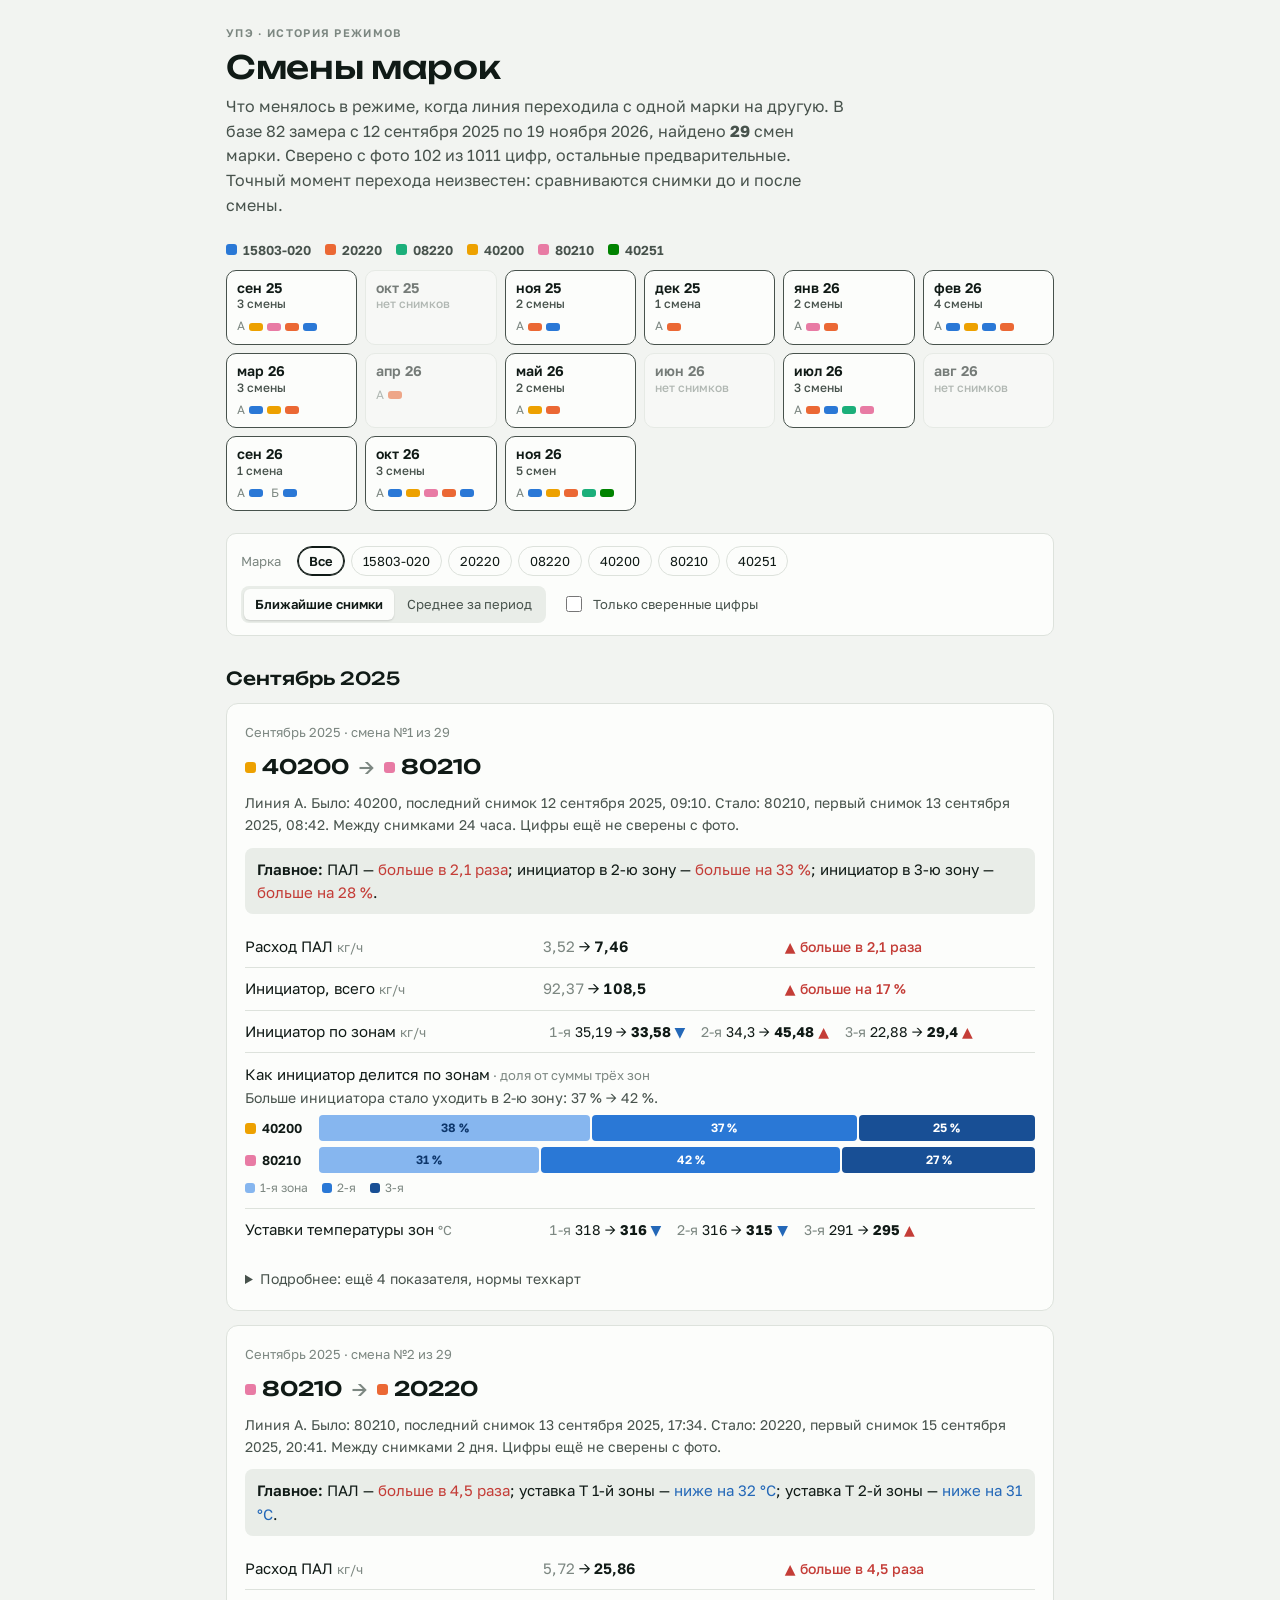
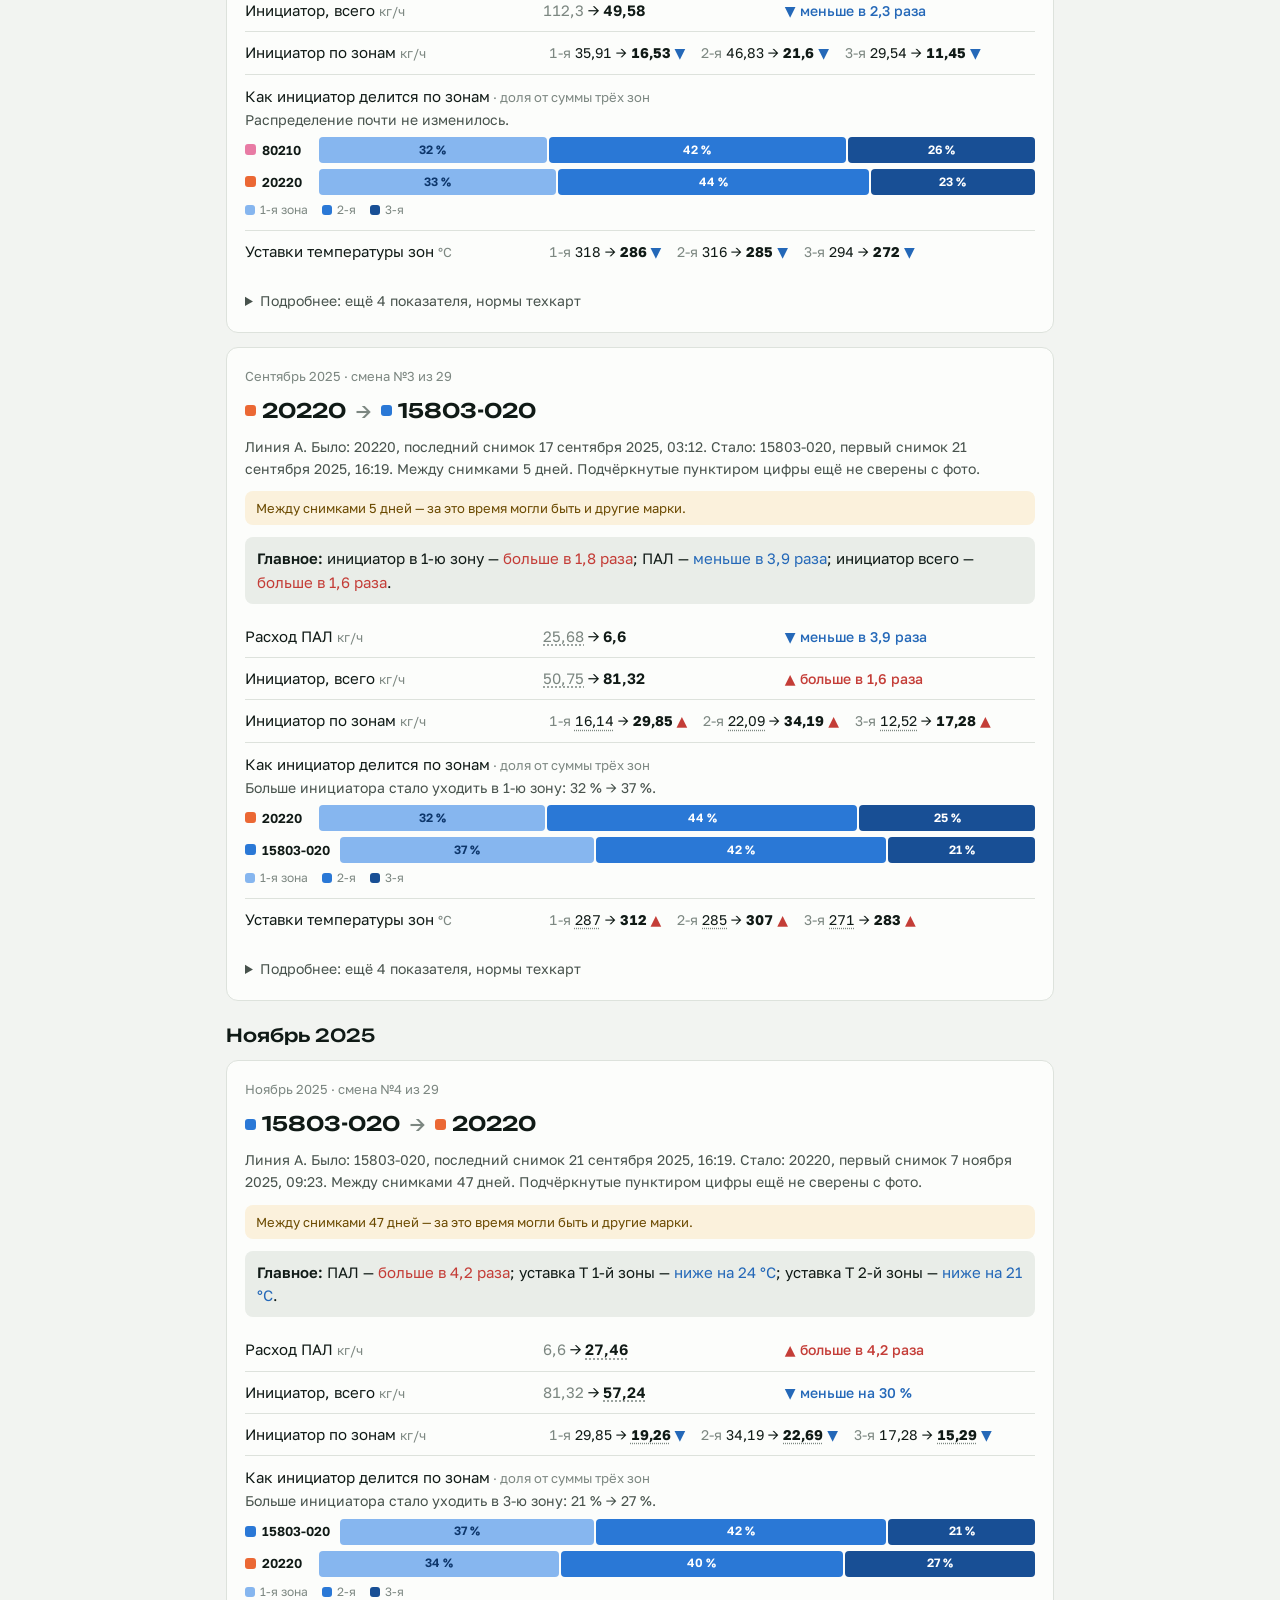
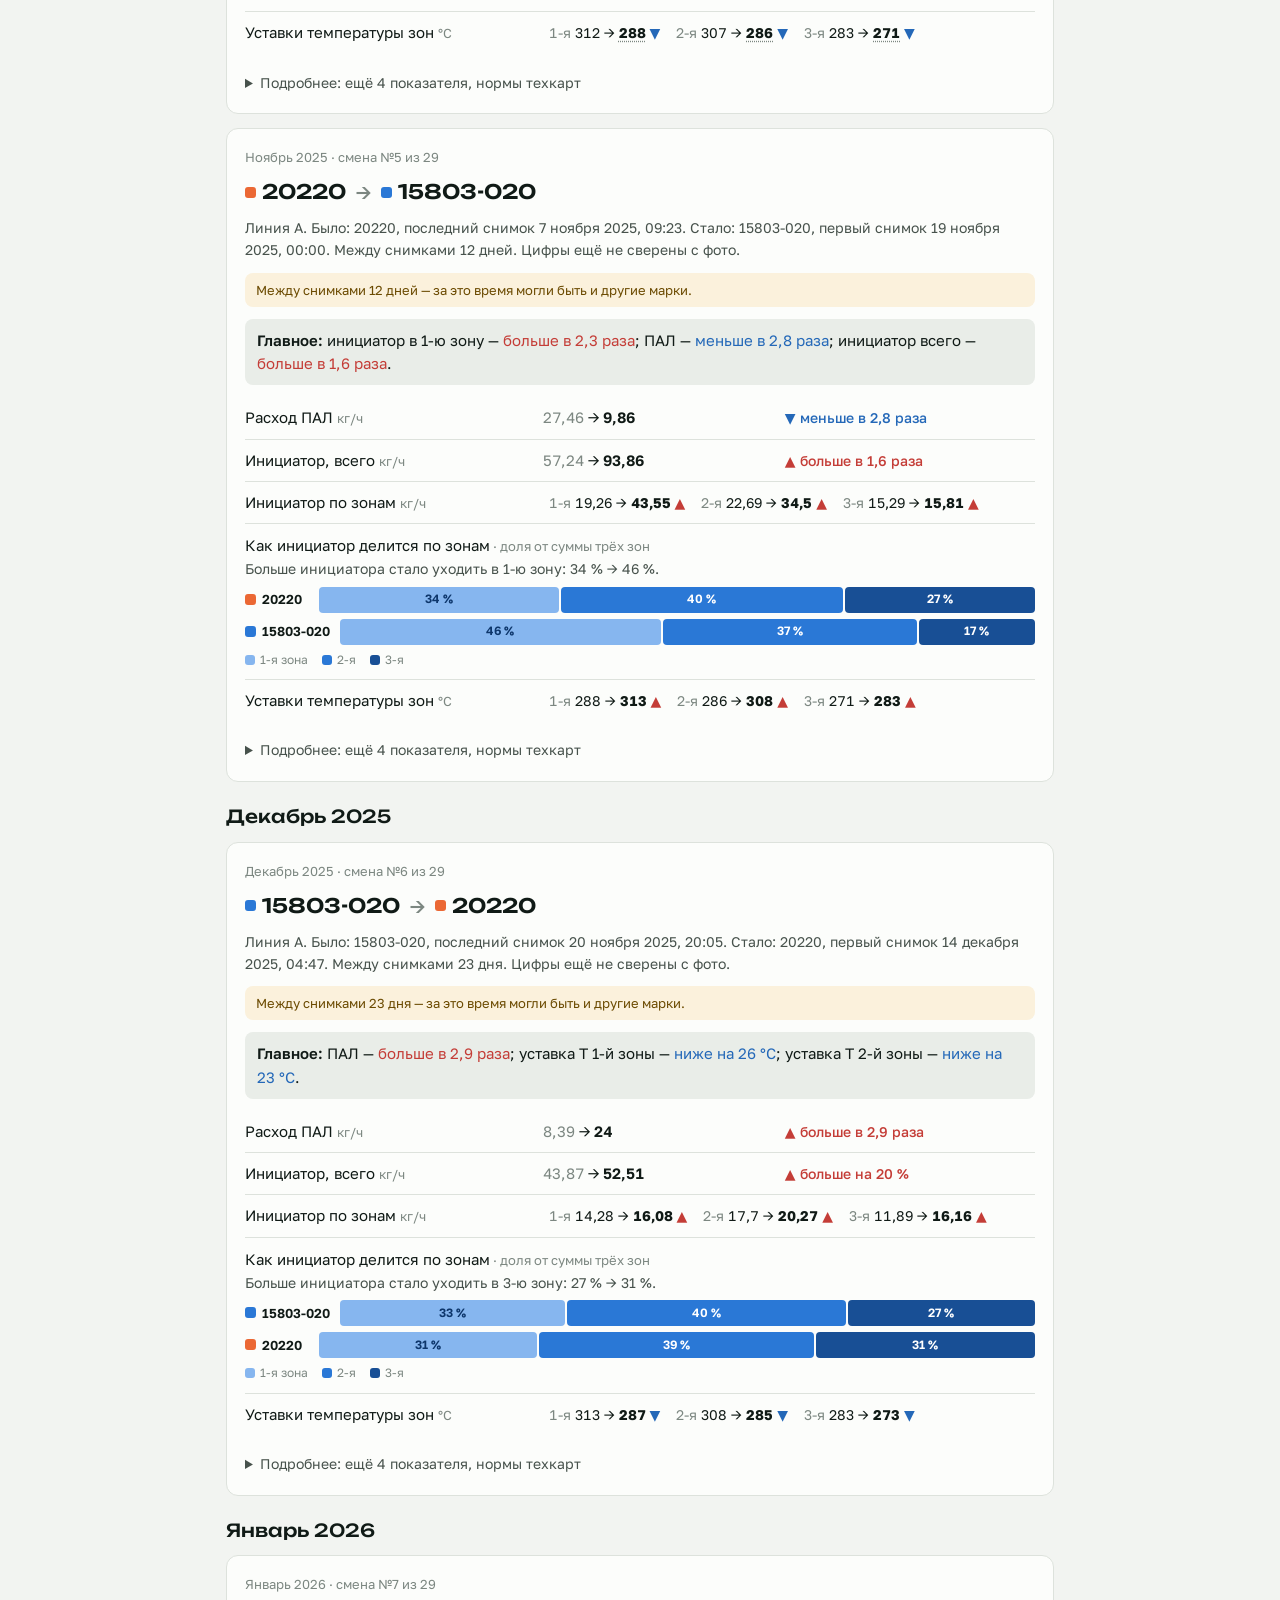
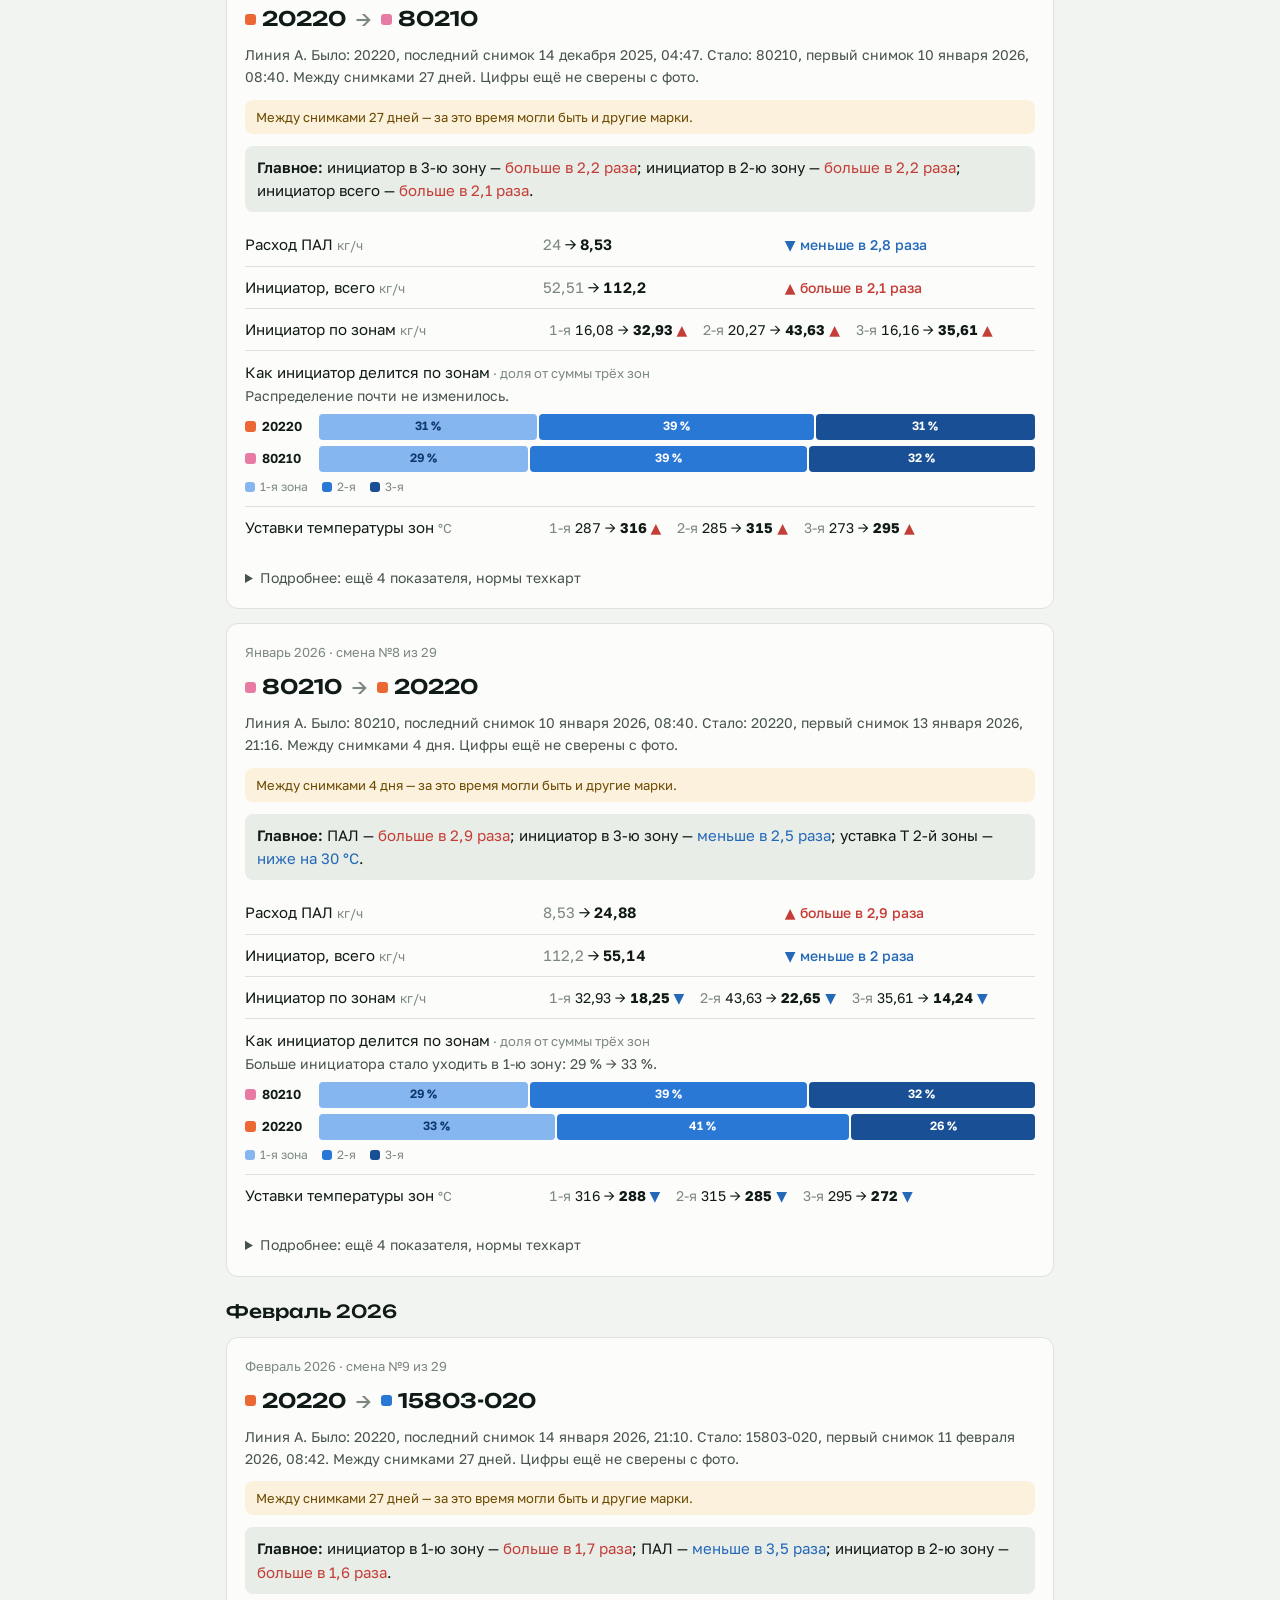
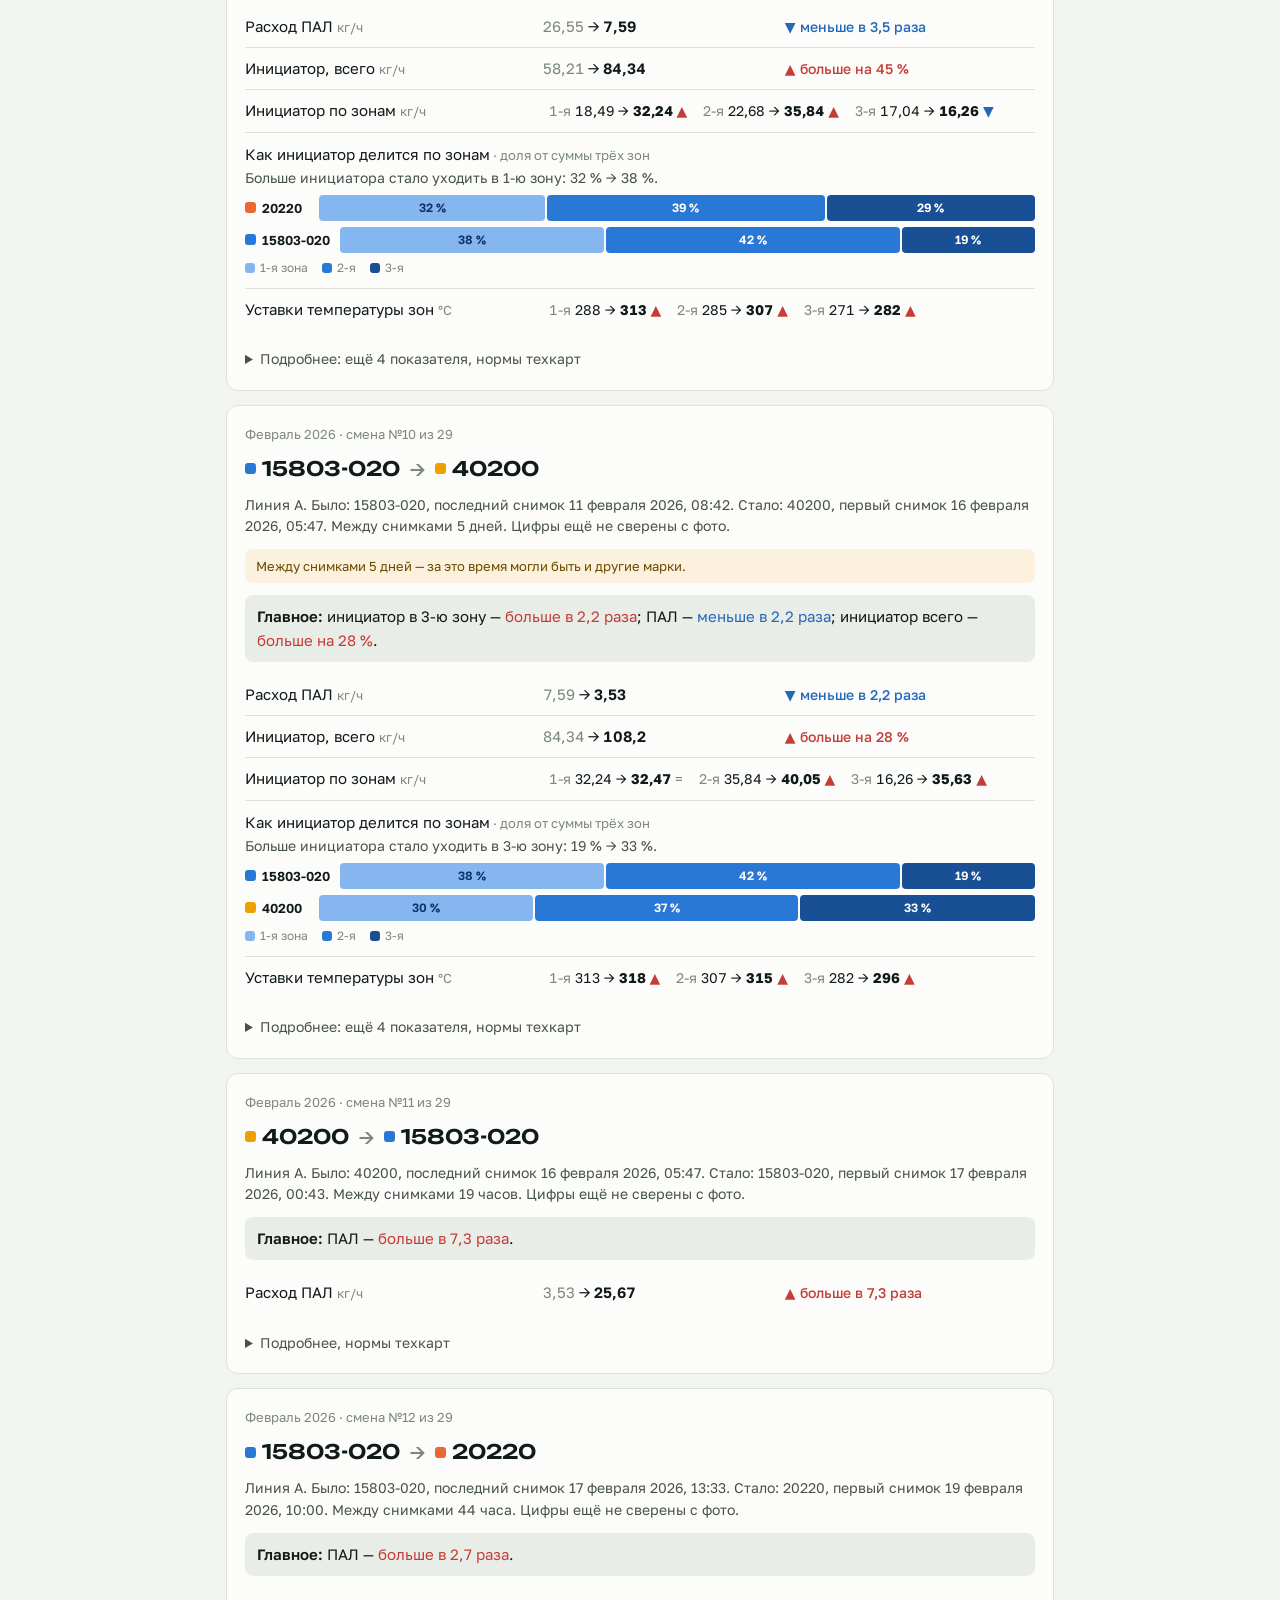
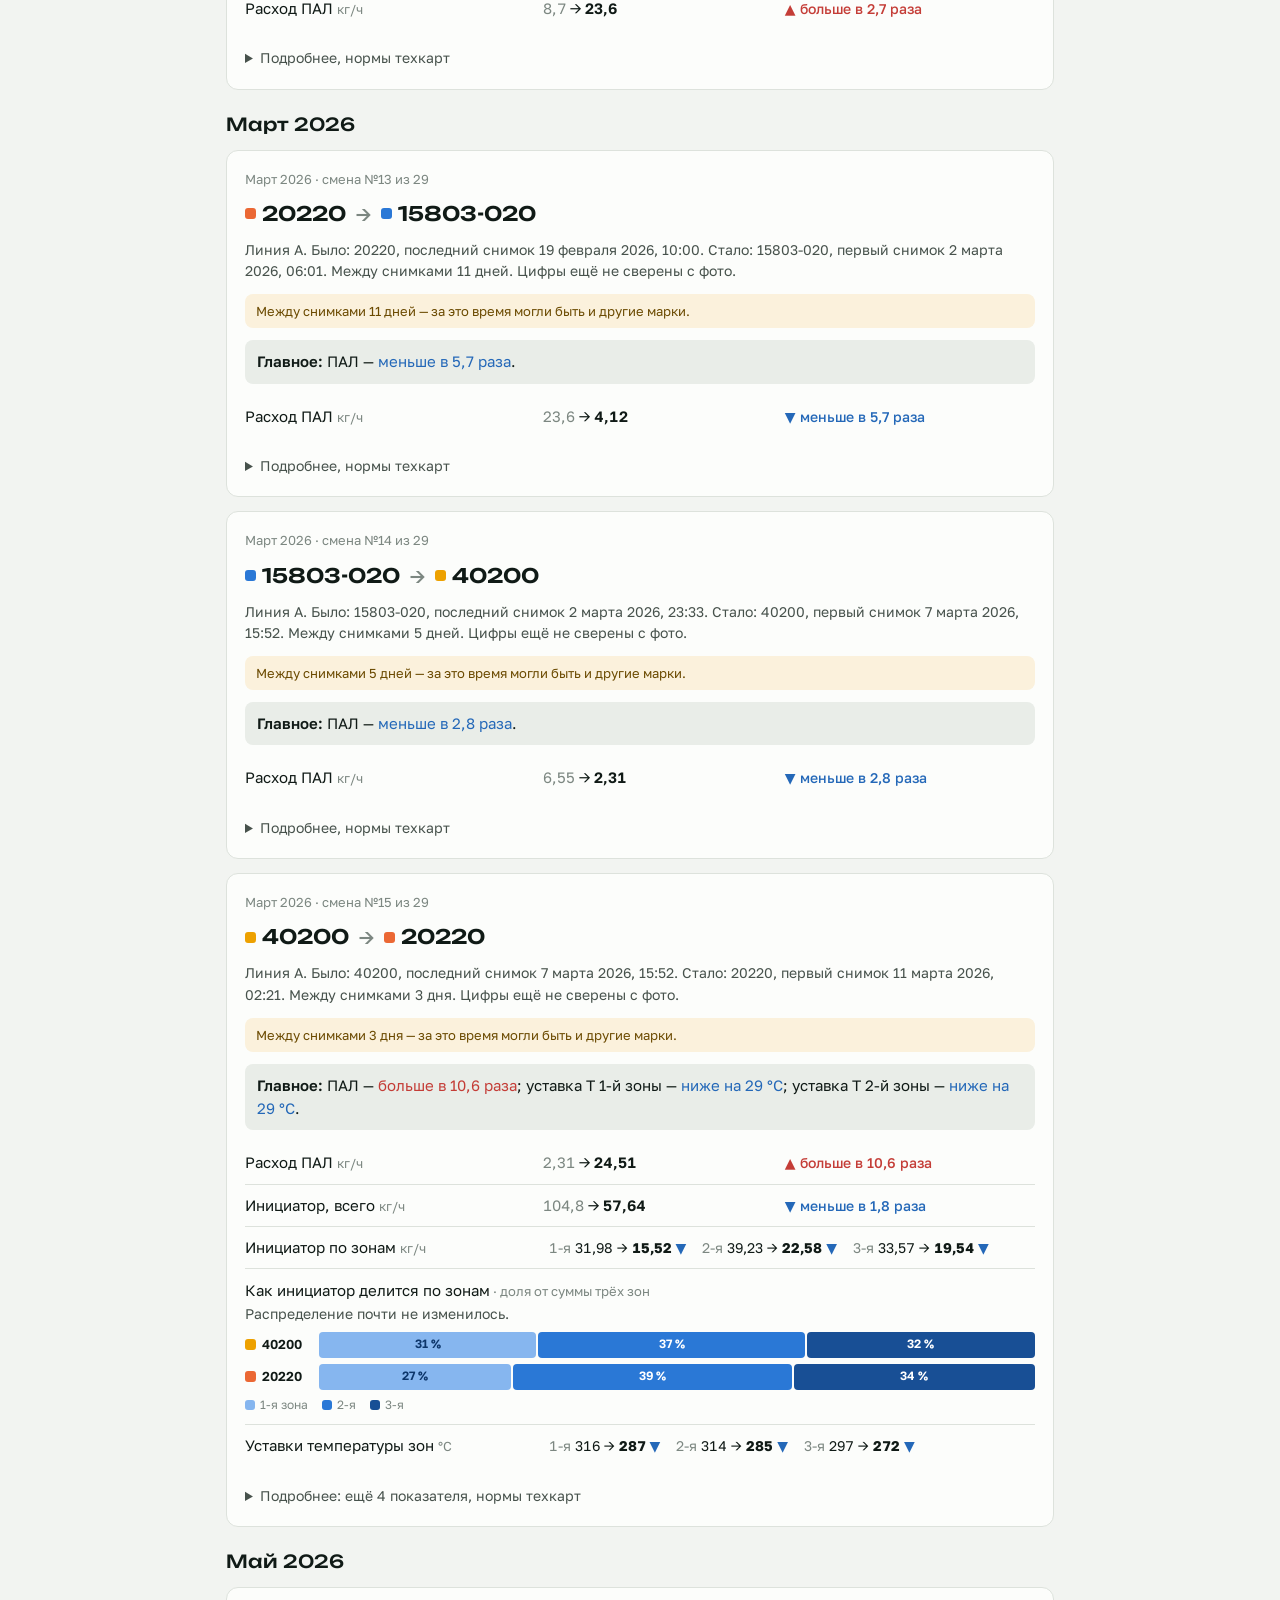
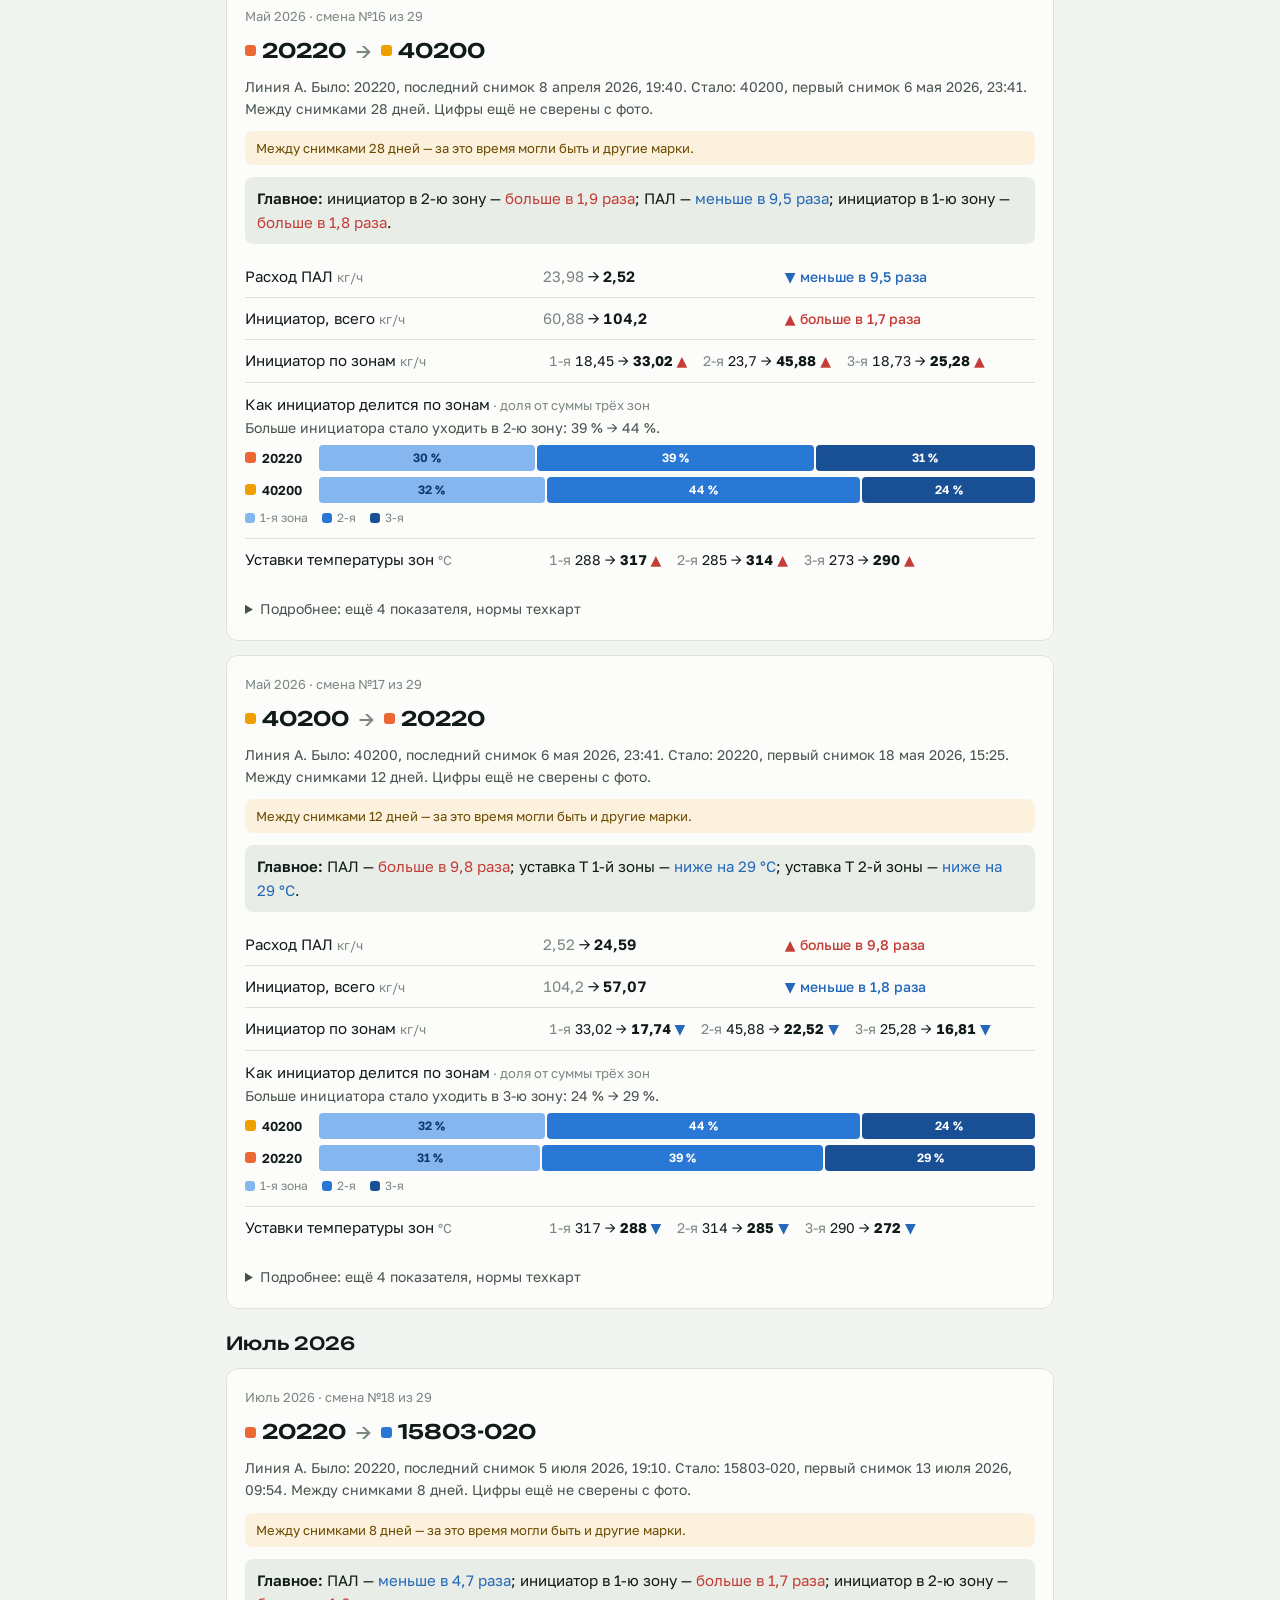
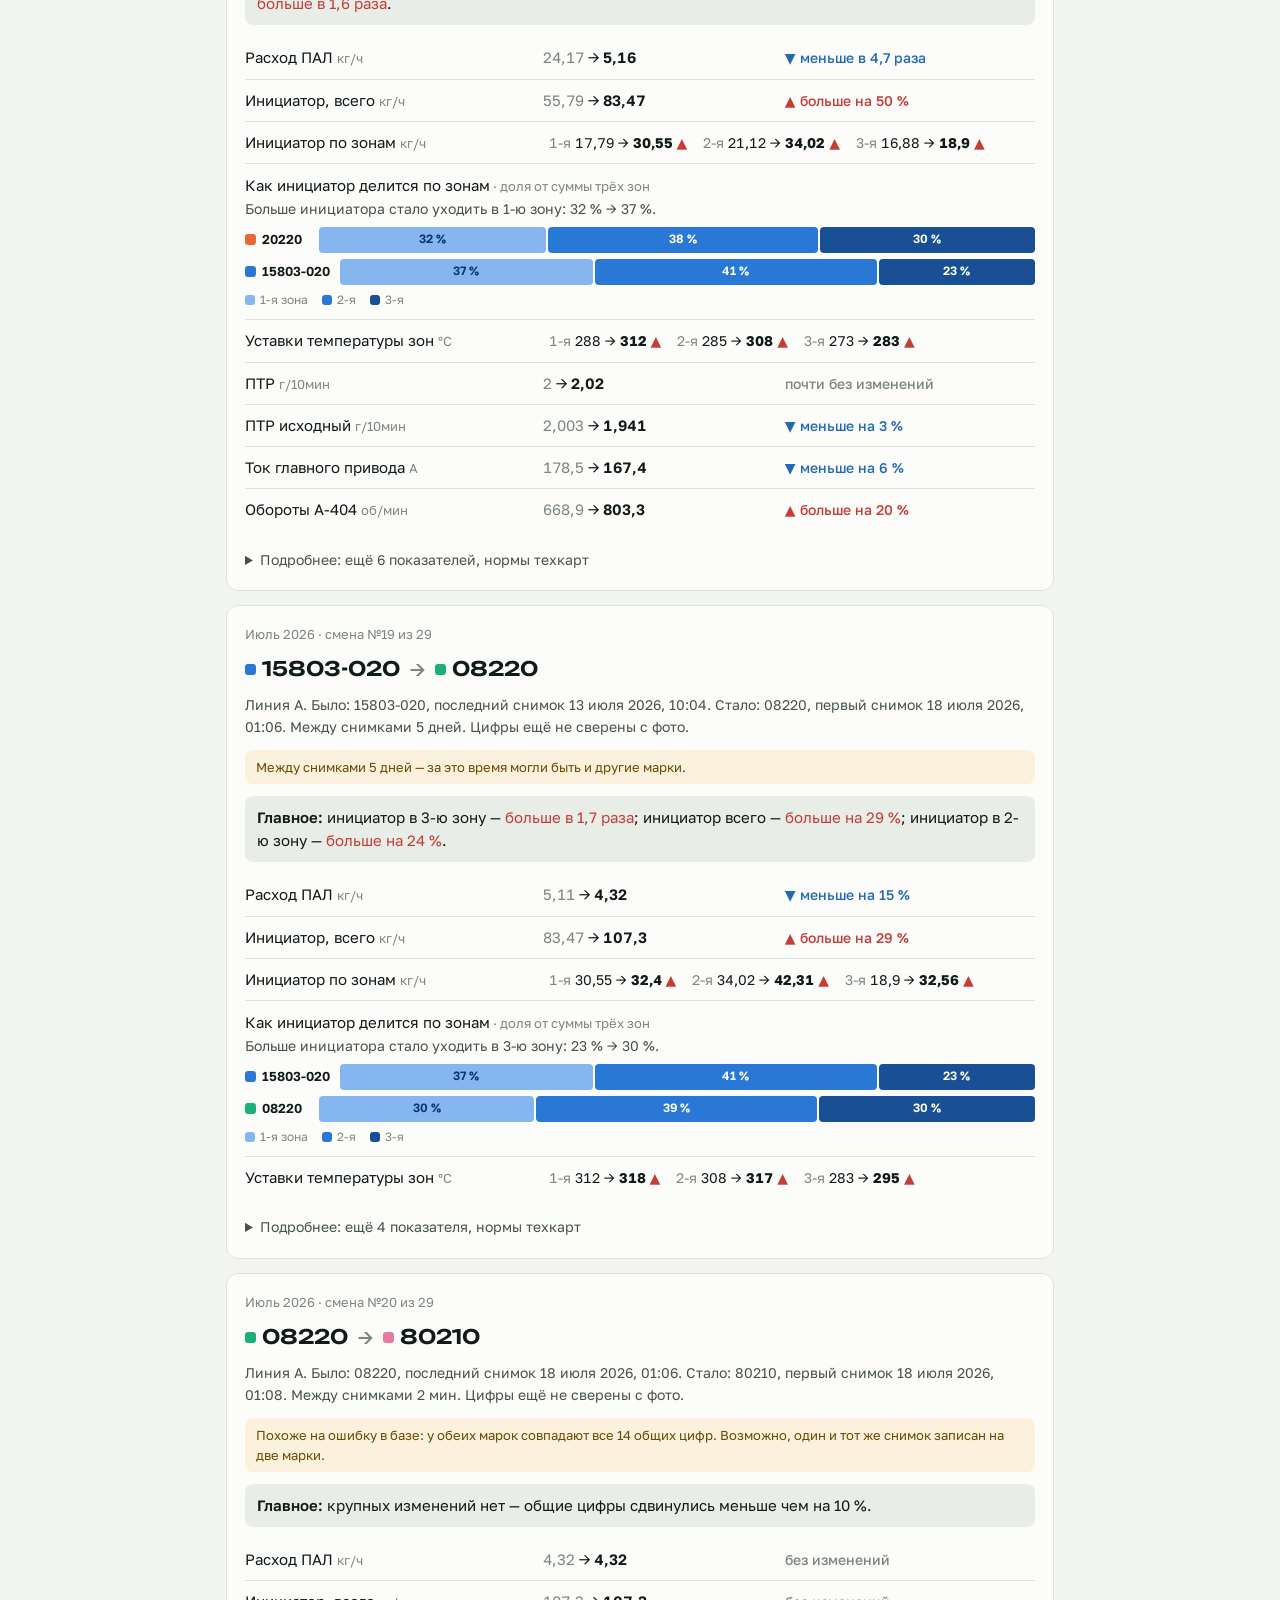
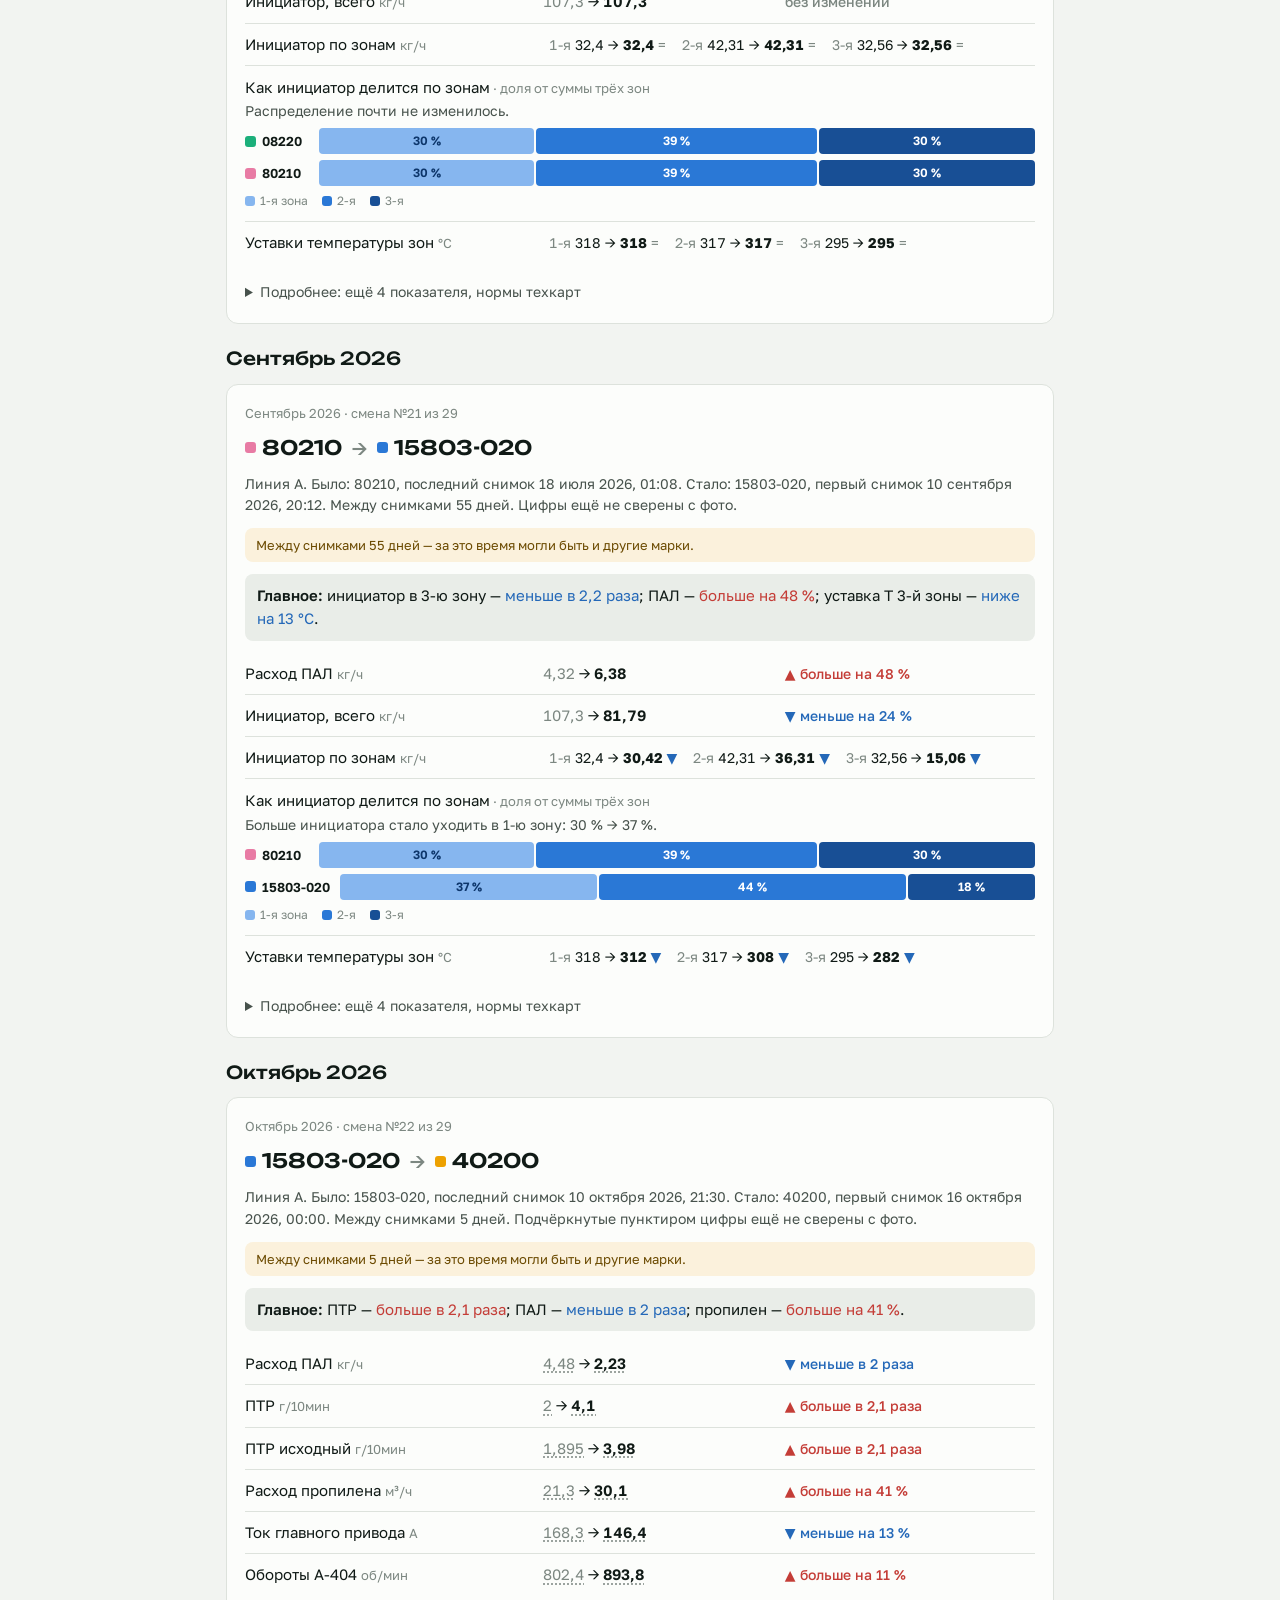
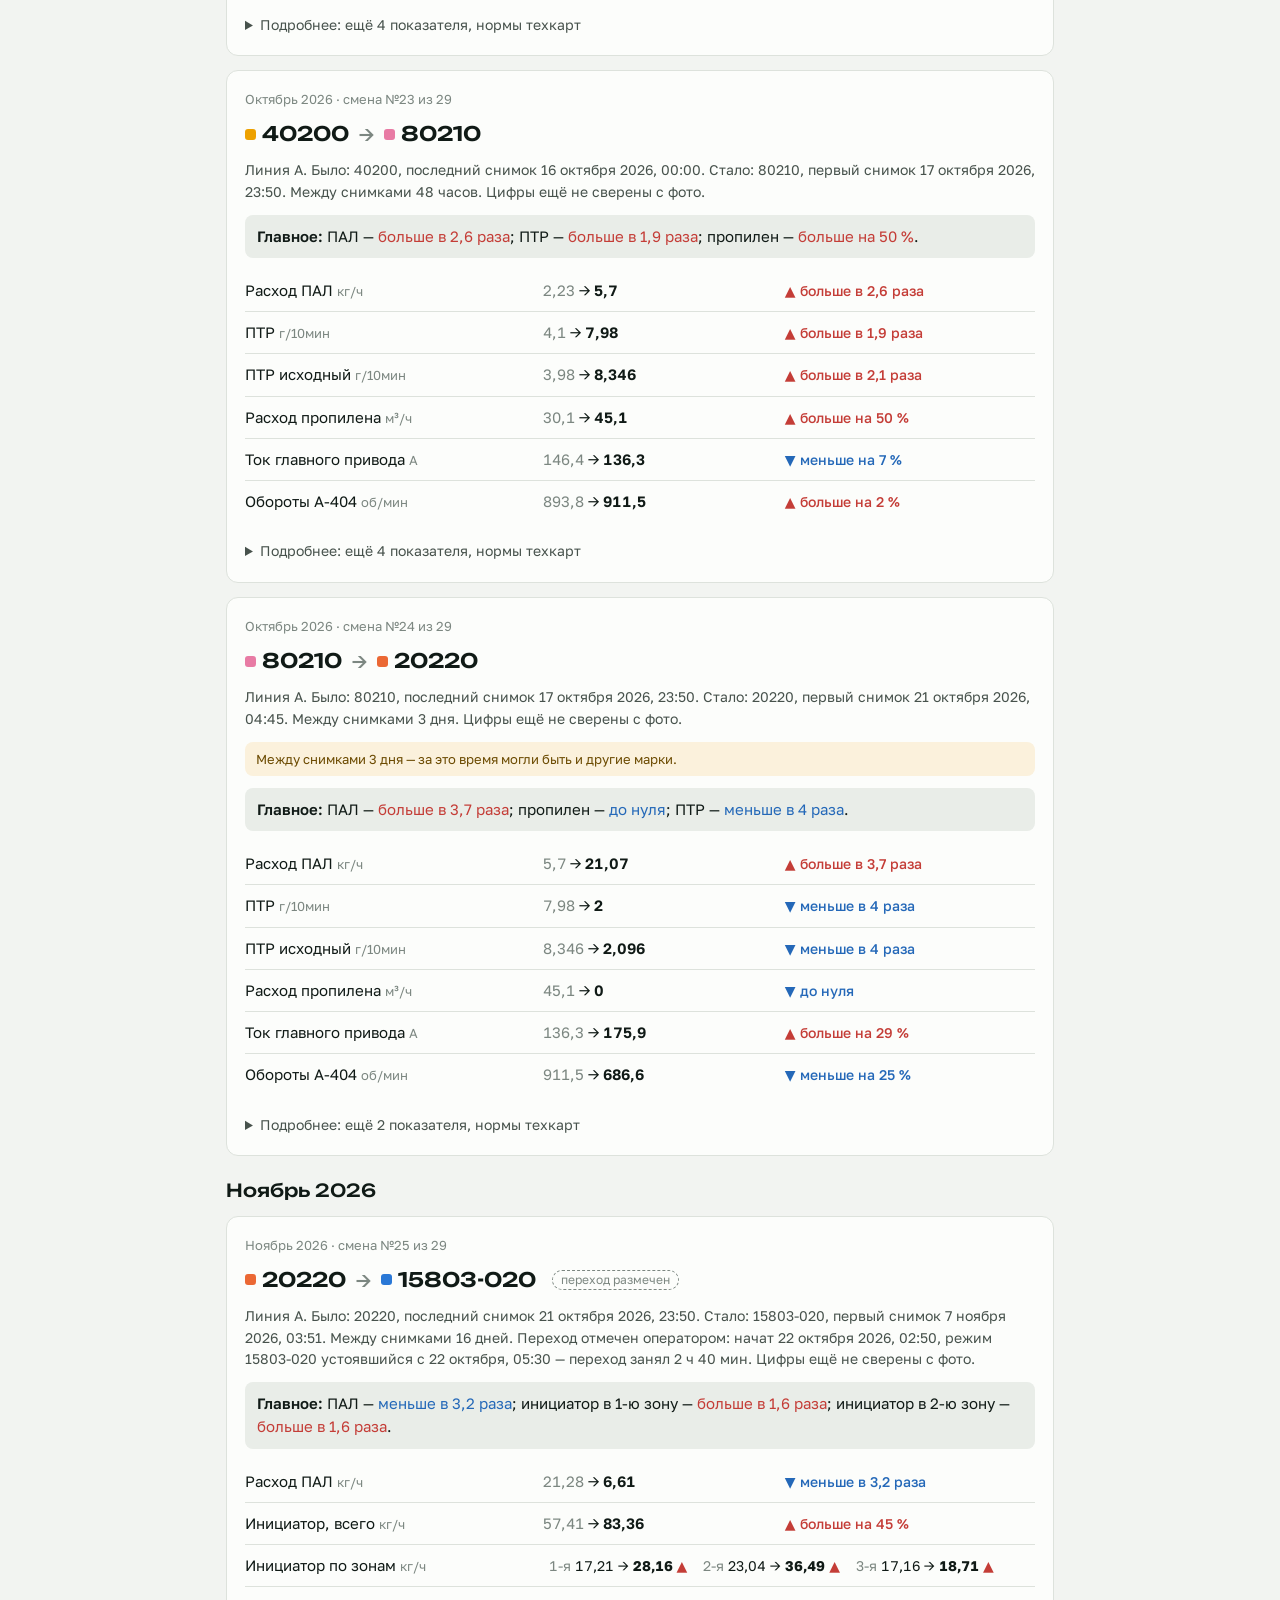
==== commit cfc5b45c: "Переход 08220 → 40251: расходы инициатора 15:24, 3-я зона на А-329/4 Около 14:23 3-я зона переведена" ====
--- a/output/smeny-marok.html
+++ b/output/smeny-marok.html
@@ -173,7 +173,7 @@
 </div>
 
 <script>
-const D={"generated_at":"2026-11-19T08:23:19+00:00","grades":[{"id":3,"name":"08220"},{"id":1,"name":"15803-020"},{"id":2,"name":"20220"},{"id":4,"name":"40200"},{"id":6,"name":"40251"},{"id":5,"name":"80210"}],"params":[{"key":"production","name":"Производительность","unit":"т/ч","tag":"","group":"Режим и качество","role":"measurement","precision":2},{"key":"pal","name":"Расход ПАЛ","unit":"кг/ч","tag":"F12740A","group":"Режим и качество","role":"measurement","precision":2},{"key":"propylene","name":"Расход пропилена","unit":"","tag":"","group":"Режим и качество","role":"measurement","precision":2},{"key":"mfi","name":"ПТР","unit":"","tag":"","group":"Режим и качество","role":"lab","precision":2},{"key":"ethylene","name":"Свежий этилен","unit":"","tag":"FIR11004","group":"Свежий этилен","role":"measurement","precision":2},{"key":"drive_current","name":"Ток главного привода","unit":"А","tag":"EIE-A404","group":"Экструзия","role":"measurement","precision":2},{"key":"water_temperature","name":"Температура горячей воды","unit":"°C","tag":"","group":"Горячая вода","role":"measurement","precision":2},{"key":"t14069","name":"Температура T14069","unit":"°C","tag":"T14069","group":"Реактор","role":"measurement","precision":2},{"key":"initiator1","name":"Инициатор, измеренный расход · зона 1","unit":"","tag":"","group":"Инициатор по зонам","role":"measurement","precision":2},{"key":"suutp_flow1","name":"Инициатор, расчёт СУУТП · зона 1","unit":"","tag":"","group":"Инициатор по зонам","role":"suutp","precision":2},{"key":"peak1","name":"Максимальная температура · зона 1","unit":"°C","tag":"","group":"Реактор","role":"measurement","precision":2},{"key":"initiator2","name":"Инициатор, измеренный расход · зона 2","unit":"","tag":"","group":"Инициатор по зонам","role":"measurement","precision":2},{"key":"suutp_flow2","name":"Инициатор, расчёт СУУТП · зона 2","unit":"","tag":"","group":"Инициатор по зонам","role":"suutp","precision":2},{"key":"peak2","name":"Максимальная температура · зона 2","unit":"°C","tag":"","group":"Реактор","role":"measurement","precision":2},{"key":"initiator3","name":"Инициатор, измеренный расход · зона 3","unit":"","tag":"","group":"Инициатор по зонам","role":"measurement","precision":2},{"key":"suutp_flow3","name":"Инициатор, расчёт СУУТП · зона 3","unit":"","tag":"","group":"Инициатор по зонам","role":"suutp","precision":2},{"key":"peak3","name":"Максимальная температура · зона 3","unit":"°C","tag":"","group":"Реактор","role":"measurement","precision":2},{"key":"load","name":"Нагрузка на гл. привод","unit":"","tag":"EIE-A404","group":"Режим и качество","role":"measurement","precision":2},{"key":"prod","name":"Производительность","unit":"т/ч","tag":"техкарта","group":"Режим и качество","role":"measurement","precision":2},{"key":"rpm","name":"Обороты А-404","unit":"об/мин","tag":"SI17711","group":"Режим и качество","role":"measurement","precision":2},{"key":"pal_sp","name":"Уставка ПАЛ","unit":"кг/ч","tag":"FIC12740A","group":"Режим и качество","role":"setpoint","precision":2},{"key":"c3_flow","name":"Расход пропилена","unit":"м³/ч","tag":"FIC10065","group":"Режим и качество","role":"measurement","precision":2},{"key":"mfr","name":"ПТР","unit":"г/10мин","tag":"ПТР428","group":"Режим и качество","role":"measurement","precision":2},{"key":"mfr_raw","name":"ПТР исходный","unit":"г/10мин","tag":"ПТР428","group":"Режим и качество","role":"measurement","precision":3},{"key":"mfr_est","name":"ПТР виртуальный анализатор","unit":"г/10мин","tag":"EST_LA_MI","group":"Режим и качество","role":"suutp","precision":3},{"key":"mfr_lab","name":"ПТР по лаборатории","unit":"г/10мин","tag":"лаб.","group":"Режим и качество","role":"lab","precision":2},{"key":"dens_est","name":"Плотность расчётная","unit":"г/см³","tag":"EST_LA_DEN","group":"Режим и качество","role":"suutp","precision":4},{"key":"vgvd","name":"Давление ВГВД","unit":"МПа","tag":"PC15714","group":"Режим и качество","role":"measurement","precision":2},{"key":"fnd","name":"Расход на ФНД","unit":"","tag":"F10703A","group":"Режим и качество","role":"measurement","precision":2},{"key":"pn_p","name":"Давление пневмотранспорта","unit":"кПа","tag":"PI-51149_A","group":"Режим и качество","role":"measurement","precision":2},{"key":"r_p","name":"Давление в реакторе","unit":"МПа","tag":"P14002","group":"Реактор","role":"measurement","precision":2},{"key":"r_p2","name":"Давление 2-го плунжера","unit":"МПа","tag":"P14026","group":"Реактор","role":"measurement","precision":2},{"key":"valve","name":"Задание клапана выхода","unit":"%","tag":"гл. р-р","group":"Реактор","role":"setpoint","precision":2},{"key":"t_start","name":"Т точки начала реакции","unit":"°C","tag":"T14007","group":"Реактор","role":"measurement","precision":2},{"key":"t_mix","name":"Т в точке смешения","unit":"°C","tag":"TIRCAE14033","group":"Реактор","role":"measurement","precision":2},{"key":"t1_max","name":"Пик 1-й зоны","unit":"°C","tag":"T1A_MAX","group":"Реактор","role":"measurement","precision":2},{"key":"t2_max","name":"Пик 2-й зоны","unit":"°C","tag":"T2A_MAX","group":"Реактор","role":"measurement","precision":2},{"key":"t3_max","name":"Пик 3-й зоны","unit":"°C","tag":"T3A_MAX","group":"Реактор","role":"measurement","precision":2},{"key":"z1_f","name":"Инициатор в 1-ю зону","unit":"кг/ч","tag":"А-302","group":"Инициатор по зонам","role":"measurement","precision":2},{"key":"z1_sp","name":"Уставка Т 1-й зоны","unit":"°C","tag":"А-329","group":"Инициатор по зонам","role":"setpoint","precision":2},{"key":"z1_t","name":"Тмакс 1-й зоны","unit":"°C","tag":"А-329","group":"Инициатор по зонам","role":"measurement","precision":2},{"key":"z1_out","name":"Выход клапана 1-й зоны","unit":"%","tag":"А-329","group":"Инициатор по зонам","role":"controller_output","precision":2},{"key":"z2_f","name":"Инициатор во 2-ю зону","unit":"кг/ч","tag":"А-305","group":"Инициатор по зонам","role":"measurement","precision":2},{"key":"z2_sp","name":"Уставка Т 2-й зоны","unit":"°C","tag":"А-329","group":"Инициатор по зонам","role":"setpoint","precision":2},{"key":"z2_t","name":"Тмакс 2-й зоны","unit":"°C","tag":"А-329","group":"Инициатор по зонам","role":"measurement","precision":2},{"key":"z2_out","name":"Выход клапана 2-й зоны","unit":"%","tag":"А-329","group":"Инициатор по зонам","role":"controller_output","precision":2},{"key":"z3_f","name":"Инициатор в 3-ю зону","unit":"кг/ч","tag":"А-306","group":"Инициатор по зонам","role":"measurement","precision":2},{"key":"z3_sp","name":"Уставка Т 3-й зоны","unit":"°C","tag":"А-329","group":"Инициатор по зонам","role":"setpoint","precision":2},{"key":"z3_t","name":"Тмакс 3-й зоны","unit":"°C","tag":"А-329","group":"Инициатор по зонам","role":"measurement","precision":2},{"key":"z3_out","name":"Выход клапана 3-й зоны","unit":"%","tag":"А-329","group":"Инициатор по зонам","role":"controller_output","precision":2},{"key":"cidx1","name":"Индекс очищенности 1-й зоны","unit":"","tag":"Cindx_A_zone1","group":"Очищенность зон","role":"measurement","precision":2},{"key":"cidx2","name":"Индекс очищенности 2-й зоны","unit":"","tag":"Cindx_A_zone2","group":"Очищенность зон","role":"measurement","precision":2},{"key":"cidx3","name":"Индекс очищенности 3-й зоны","unit":"","tag":"Cindx_A_zone3","group":"Очищенность зон","role":"measurement","precision":2},{"key":"c2_p","name":"Давление свежего этилена","unit":"МПа","tag":"PIR10071","group":"Свежий этилен и возвратный газ","role":"measurement","precision":3},{"key":"c2_flow","name":"Расход свежего этилена","unit":"м³/ч","tag":"FIR11004","group":"Свежий этилен и возвратный газ","role":"measurement","precision":2},{"key":"vg_flow","name":"Возвратный газ из 2 каскада","unit":"м³/ч","tag":"FIR12002","group":"Свежий этилен и возвратный газ","role":"measurement","precision":2},{"key":"o2","name":"Кислород","unit":"ppm","tag":"Q10073","group":"Свежий этилен и возвратный газ","role":"measurement","precision":2},{"key":"ch4","name":"Метан","unit":"ppm","tag":"Q10072","group":"Свежий этилен и возвратный газ","role":"measurement","precision":2},{"key":"c2h6","name":"Этан","unit":"ppm","tag":"Q10072","group":"Свежий этилен и возвратный газ","role":"measurement","precision":2},{"key":"c2h2","name":"Ацетилен","unit":"ppm","tag":"Q10093","group":"Свежий этилен и возвратный газ","role":"measurement","precision":2},{"key":"c3_vgvd","name":"Пропилен в ВГВД","unit":"%","tag":"QR12033","group":"Свежий этилен и возвратный газ","role":"measurement","precision":3},{"key":"c3_vgnd","name":"Пропилен в ВГНД","unit":"%","tag":"Q10022","group":"Свежий этилен и возвратный газ","role":"measurement","precision":3},{"key":"n2_fnd","name":"Азот на ФНД","unit":"м³/ч","tag":"FIRC11001A","group":"Свежий этилен и возвратный газ","role":"measurement","precision":2},{"key":"a124_rpm","name":"Обороты А-124","unit":"об","tag":"100-315 об","group":"Компрессия","role":"measurement","precision":2},{"key":"a124_p3","name":"А-124, 3-я ступень","unit":"МПа","tag":"P11036","group":"Компрессия","role":"measurement","precision":2},{"key":"ab124_rpm","name":"Обороты АБ-124","unit":"об","tag":"100-280 об","group":"Компрессия","role":"measurement","precision":2},{"key":"a103_p3","name":"А-103, 3-я ступень","unit":"МПа","tag":"P10019","group":"Компрессия","role":"measurement","precision":3},{"key":"a152_p","name":"А-152, 2-я ступень","unit":"МПа","tag":"P12126","group":"Компрессия","role":"measurement","precision":2},{"key":"a171_p","name":"А-171, 2-я ступень","unit":"МПа","tag":"P12326","group":"Компрессия","role":"measurement","precision":2},{"key":"a152_cap","name":"Производительность А-152","unit":"","tag":"CP_1A_152","group":"Компрессия","role":"measurement","precision":2},{"key":"a171_cap","name":"Производительность А-171","unit":"","tag":"CP_1A_171","group":"Компрессия","role":"measurement","precision":2},{"key":"hw_f302","name":"Расход воды в 1-ю зону","unit":"м³/ч","tag":"FIRC13032","group":"Горячая вода","role":"measurement","precision":2},{"key":"hw_f305","name":"Расход воды во 2-ю зону","unit":"м³/ч","tag":"FIRC13033","group":"Горячая вода","role":"measurement","precision":2},{"key":"hw_f306","name":"Расход воды в 3-ю зону","unit":"м³/ч","tag":"FIRC13034","group":"Горячая вода","role":"measurement","precision":2},{"key":"hw_f307","name":"Расход на А-307","unit":"м³/ч","tag":"FIRC13035","group":"Горячая вода","role":"measurement","precision":2},{"key":"hw_f308","name":"Расход на А-308","unit":"м³/ч","tag":"FIRC13036","group":"Горячая вода","role":"measurement","precision":2},{"key":"hw_pz1","name":"Давление воды после 1-й зоны","unit":"МПа","tag":"PIR13037","group":"Горячая вода","role":"measurement","precision":2},{"key":"hw_pz2","name":"Давление воды после 2-й зоны","unit":"МПа","tag":"PIR13038","group":"Горячая вода","role":"measurement","precision":2},{"key":"hw_pz3","name":"Давление воды после 3-й зоны","unit":"МПа","tag":"PIR13030a","group":"Горячая вода","role":"measurement","precision":2},{"key":"hw_p307","name":"Давление на А-307","unit":"МПа","tag":"PIR13039","group":"Горячая вода","role":"measurement","precision":2},{"key":"hw_p308","name":"Давление на А-308","unit":"МПа","tag":"PIR13040","group":"Горячая вода","role":"measurement","precision":2},{"key":"hw_tz1","name":"Обратная вода 1-й зоны","unit":"°C","tag":"T14091","group":"Горячая вода","role":"measurement","precision":2},{"key":"hw_tz2","name":"Обратная вода 2-й зоны","unit":"°C","tag":"T14092","group":"Горячая вода","role":"measurement","precision":2},{"key":"hw_tz3","name":"Обратная вода 3-й зоны","unit":"°C","tag":"T14093","group":"Горячая вода","role":"measurement","precision":2},{"key":"hw_p1","name":"Давление в А-602/1","unit":"МПа","tag":"PIRCA13001","group":"Горячая вода","role":"measurement","precision":2},{"key":"hw_l1","name":"Уровень в А-602/1","unit":"мм","tag":"LIRCAE13002","group":"Горячая вода","role":"measurement","precision":2},{"key":"hw_p2","name":"Давление в А-602/2","unit":"МПа","tag":"PIRCA13029","group":"Горячая вода","role":"measurement","precision":2},{"key":"hw_l2","name":"Уровень в А-602/2","unit":"мм","tag":"LIRCAE13030","group":"Горячая вода","role":"measurement","precision":2},{"key":"hw_t100","name":"Температура на выходе из АВО","unit":"°C","tag":"TIRA13100","group":"Горячая вода","role":"measurement","precision":2},{"key":"hw_t43","name":"Температура TIR13043","unit":"°C","tag":"TIR13043","group":"Горячая вода","role":"measurement","precision":2},{"key":"hw_t503","name":"Температура TIRCA13503","unit":"°C","tag":"TIRCA13503","group":"Горячая вода","role":"measurement","precision":2},{"key":"hw_t504","name":"Температура TIRCA13504","unit":"°C","tag":"TIRCA13504","group":"Горячая вода","role":"measurement","precision":2},{"key":"ovd_p","name":"Давление ОВД","unit":"МПа","tag":"PR14705","group":"Выгрузка и грануляция","role":"measurement","precision":2},{"key":"ond_p","name":"Давление ОНД","unit":"МПа","tag":"P16706","group":"Выгрузка и грануляция","role":"measurement","precision":4},{"key":"a401_t","name":"Температура А-401","unit":"°C","tag":"TI14724","group":"Выгрузка и грануляция","role":"measurement","precision":2},{"key":"lv_pos","name":"Положение LV-14702","unit":"%","tag":"LZI14702","group":"Выгрузка и грануляция","role":"measurement","precision":2},{"key":"ex_c2","name":"Т 2-го цилиндра экструдера","unit":"°C","tag":"экструзия","group":"Экструзия","role":"measurement","precision":2},{"key":"ex_c3","name":"Т 3-го цилиндра экструдера","unit":"°C","tag":"экструзия","group":"Экструзия","role":"measurement","precision":2},{"key":"ex_c4","name":"Т 4-го цилиндра экструдера","unit":"°C","tag":"экструзия","group":"Экструзия","role":"measurement","precision":2},{"key":"ex_die","name":"Температура фильеры","unit":"°C","tag":"экструзия","group":"Экструзия","role":"measurement","precision":2}],"observations":[{"id":52,"grade":4,"line":"A","ts":"2025-09-12T09:10:19","doc":null,"steady":null,"mixed":false},{"id":47,"grade":5,"line":"A","ts":"2025-09-13T08:42:04","doc":8,"steady":null,"mixed":false},{"id":48,"grade":5,"line":"A","ts":"2025-09-13T17:34:51","doc":8,"steady":null,"mixed":false},{"id":42,"grade":2,"line":"A","ts":"2025-09-15T20:41:17","doc":null,"steady":null,"mixed":false},{"id":43,"grade":2,"line":"A","ts":"2025-09-17T03:12:37","doc":null,"steady":null,"mixed":false},{"id":3,"grade":1,"line":"A","ts":"2025-09-21T16:19:00","doc":1,"steady":null,"mixed":false},{"id":44,"grade":2,"line":"A","ts":"2025-11-07T09:23:21","doc":null,"steady":null,"mixed":false},{"id":4,"grade":1,"line":"A","ts":"2025-11-19T00:00:00","doc":null,"steady":null,"mixed":false},{"id":5,"grade":1,"line":"A","ts":"2025-11-19T04:40:07","doc":null,"steady":null,"mixed":false},{"id":21,"grade":1,"line":"A","ts":"2025-11-19T19:14:00","doc":1,"steady":null,"mixed":false},{"id":27,"grade":1,"line":"A","ts":"2025-11-19T19:19:00","doc":1,"steady":null,"mixed":false},{"id":22,"grade":1,"line":"A","ts":"2025-11-19T20:20:30","doc":1,"steady":null,"mixed":false},{"id":23,"grade":1,"line":"A","ts":"2025-11-20T16:05:34","doc":1,"steady":null,"mixed":false},{"id":24,"grade":1,"line":"A","ts":"2025-11-20T17:14:30","doc":1,"steady":null,"mixed":false},{"id":25,"grade":1,"line":"A","ts":"2025-11-20T19:06:06","doc":1,"steady":null,"mixed":false},{"id":26,"grade":1,"line":"A","ts":"2025-11-20T20:05:28","doc":1,"steady":null,"mixed":false},{"id":45,"grade":2,"line":"A","ts":"2025-12-14T04:47:40","doc":null,"steady":null,"mixed":false},{"id":49,"grade":5,"line":"A","ts":"2026-01-10T08:40:51","doc":8,"steady":null,"mixed":false},{"id":40,"grade":2,"line":"A","ts":"2026-01-13T21:16:39","doc":null,"steady":null,"mixed":false},{"id":41,"grade":2,"line":"A","ts":"2026-01-14T21:10:43","doc":null,"steady":null,"mixed":false},{"id":6,"grade":1,"line":"A","ts":"2026-02-11T08:42:01","doc":null,"steady":null,"mixed":false},{"id":53,"grade":4,"line":"A","ts":"2026-02-16T05:47:50","doc":null,"steady":null,"mixed":false},{"id":12,"grade":1,"line":"A","ts":"2026-02-17T00:43:20","doc":1,"steady":null,"mixed":false},{"id":13,"grade":1,"line":"A","ts":"2026-02-17T06:48:50","doc":1,"steady":null,"mixed":false},{"id":14,"grade":1,"line":"A","ts":"2026-02-17T08:36:21","doc":1,"steady":null,"mixed":false},{"id":15,"grade":1,"line":"A","ts":"2026-02-17T13:33:29","doc":1,"steady":null,"mixed":false},{"id":36,"grade":2,"line":"A","ts":"2026-02-19T10:00:09","doc":null,"steady":null,"mixed":false},{"id":17,"grade":1,"line":"A","ts":"2026-03-02T06:01:49","doc":1,"steady":null,"mixed":false},{"id":18,"grade":1,"line":"A","ts":"2026-03-02T07:23:43","doc":1,"steady":null,"mixed":false},{"id":19,"grade":1,"line":"A","ts":"2026-03-02T10:36:48","doc":1,"steady":null,"mixed":false},{"id":20,"grade":1,"line":"A","ts":"2026-03-02T13:49:46","doc":1,"steady":null,"mixed":false},{"id":16,"grade":1,"line":"A","ts":"2026-03-02T23:33:42","doc":1,"steady":null,"mixed":false},{"id":50,"grade":4,"line":"A","ts":"2026-03-07T15:52:55","doc":null,"steady":null,"mixed":false},{"id":37,"grade":2,"line":"A","ts":"2026-03-11T02:21:38","doc":null,"steady":null,"mixed":false},{"id":38,"grade":2,"line":"A","ts":"2026-04-08T19:40:34","doc":null,"steady":null,"mixed":false},{"id":51,"grade":4,"line":"A","ts":"2026-05-06T23:41:25","doc":null,"steady":null,"mixed":false},{"id":39,"grade":2,"line":"A","ts":"2026-05-18T15:25:05","doc":null,"steady":null,"mixed":false},{"id":33,"grade":2,"line":"A","ts":"2026-05-18T15:25:23","doc":null,"steady":null,"mixed":false},{"id":34,"grade":2,"line":"A","ts":"2026-07-05T19:08:07","doc":null,"steady":null,"mixed":false},{"id":35,"grade":2,"line":"A","ts":"2026-07-05T19:10:27","doc":null,"steady":null,"mixed":false},{"id":7,"grade":1,"line":"A","ts":"2026-07-13T09:54:08","doc":null,"steady":null,"mixed":false},{"id":8,"grade":1,"line":"A","ts":"2026-07-13T09:56:17","doc":null,"steady":null,"mixed":false},{"id":9,"grade":1,"line":"A","ts":"2026-07-13T10:04:44","doc":null,"steady":null,"mixed":false},{"id":46,"grade":3,"line":"A","ts":"2026-07-18T01:06:48","doc":null,"steady":null,"mixed":false},{"id":54,"grade":5,"line":"A","ts":"2026-07-18T01:08:50","doc":null,"steady":null,"mixed":false},{"id":10,"grade":1,"line":"A","ts":"2026-09-10T20:12:12","doc":null,"steady":null,"mixed":false},{"id":11,"grade":1,"line":"A","ts":"2026-09-10T22:33:26","doc":null,"steady":null,"mixed":false},{"id":28,"grade":1,"line":"A","ts":"2026-09-15T11:15:13","doc":1,"steady":null,"mixed":false},{"id":29,"grade":1,"line":"A","ts":"2026-09-15T11:15:21","doc":1,"steady":null,"mixed":false},{"id":30,"grade":1,"line":"A","ts":"2026-09-15T11:15:26","doc":1,"steady":null,"mixed":false},{"id":2,"grade":1,"line":"A","ts":"2026-09-19T07:45:00","doc":1,"steady":null,"mixed":false},{"id":1,"grade":1,"line":"A","ts":"2026-09-20T07:03:00","doc":1,"steady":null,"mixed":false},{"id":60,"grade":1,"line":"A","ts":"2026-10-08T07:00:00","doc":null,"steady":null,"mixed":false},{"id":61,"grade":1,"line":"A","ts":"2026-10-10T07:00:00","doc":null,"steady":null,"mixed":false},{"id":62,"grade":1,"line":"A","ts":"2026-10-10T21:30:00","doc":null,"steady":null,"mixed":false},{"id":58,"grade":4,"line":"A","ts":"2026-10-16T00:00:00","doc":null,"steady":null,"mixed":false},{"id":55,"grade":5,"line":"A","ts":"2026-10-17T23:50:00","doc":null,"steady":null,"mixed":false},{"id":57,"grade":2,"line":"A","ts":"2026-10-21T04:45:24","doc":null,"steady":null,"mixed":false},{"id":59,"grade":2,"line":"A","ts":"2026-10-21T05:03:03","doc":null,"steady":null,"mixed":false},{"id":64,"grade":2,"line":"A","ts":"2026-10-21T21:50:00","doc":null,"steady":null,"mixed":false},{"id":65,"grade":2,"line":"A","ts":"2026-10-21T23:50:00","doc":null,"steady":null,"mixed":false},{"id":66,"grade":1,"line":"A","ts":"2026-10-22T03:14:00","doc":null,"steady":0,"mixed":false},{"id":67,"grade":1,"line":"A","ts":"2026-10-22T03:40:00","doc":null,"steady":0,"mixed":false},{"id":63,"grade":1,"line":"A","ts":"2026-10-22T03:55:47","doc":null,"steady":0,"mixed":true},{"id":70,"grade":1,"line":"A","ts":"2026-10-22T04:05:00","doc":null,"steady":0,"mixed":false},{"id":68,"grade":1,"line":"A","ts":"2026-10-22T04:19:01","doc":null,"steady":0,"mixed":true},{"id":71,"grade":1,"line":"A","ts":"2026-10-22T04:26:00","doc":null,"steady":0,"mixed":false},{"id":72,"grade":1,"line":"A","ts":"2026-10-22T04:30:00","doc":null,"steady":0,"mixed":false},{"id":69,"grade":1,"line":"A","ts":"2026-10-22T04:54:48","doc":null,"steady":0,"mixed":true},{"id":73,"grade":1,"line":"A","ts":"2026-11-07T03:51:22","doc":null,"steady":1,"mixed":false},{"id":74,"grade":4,"line":"A","ts":"2026-11-11T17:44:53","doc":null,"steady":null,"mixed":false},{"id":75,"grade":2,"line":"A","ts":"2026-11-14T04:58:45","doc":null,"steady":null,"mixed":false},{"id":76,"grade":3,"line":"A","ts":"2026-11-18T14:04:50","doc":null,"steady":null,"mixed":false},{"id":77,"grade":3,"line":"A","ts":"2026-11-19T10:10:00","doc":null,"steady":null,"mixed":false},{"id":78,"grade":3,"line":"A","ts":"2026-11-19T12:40:00","doc":null,"steady":null,"mixed":false},{"id":79,"grade":3,"line":"A","ts":"2026-11-19T14:14:00","doc":null,"steady":null,"mixed":false},{"id":80,"grade":3,"line":"A","ts":"2026-11-19T14:30:00","doc":null,"steady":null,"mixed":false},{"id":81,"grade":6,"line":"A","ts":"2026-11-19T15:02:00","doc":null,"steady":0,"mixed":false},{"id":82,"grade":6,"line":"A","ts":"2026-11-19T15:20:38","doc":null,"steady":0,"mixed":false},{"id":31,"grade":1,"line":"B","ts":"2026-09-15T11:12:03","doc":1,"steady":null,"mixed":false},{"id":32,"grade":1,"line":"B","ts":"2026-09-15T11:15:38","doc":1,"steady":null,"mixed":false}],"values":{"1":{"load":[168.01,"confirmed"],"rpm":[813.3,"confirmed"],"pal":[4.42,"confirmed"],"pal_sp":[5.0,"review"],"mfr":[1.98,"confirmed"],"mfr_raw":[2.048,"confirmed"],"vgvd":[26.18,"confirmed"],"fnd":[313.6,"confirmed"],"pn_p":[102.7,"review"],"z1_sp":[313.0,"confirmed"],"z1_t":[313.0,"confirmed"],"z1_f":[29.94,"confirmed"],"z1_out":[37.5,"review"],"z2_sp":[307.0,"confirmed"],"z2_t":[307.0,"confirmed"],"z2_f":[36.05,"confirmed"],"z2_out":[47.7,"review"],"z3_sp":[283.0,"confirmed"],"z3_t":[283.0,"confirmed"],"z3_f":[16.32,"confirmed"],"z3_out":[20.5,"review"],"ovd_p":[26.97,"confirmed"],"a401_t":[196.7,"confirmed"],"lv_pos":[10.0,"confirmed"]},"2":{"hw_p1":[0.6,"confirmed"],"hw_l1":[1711.0,"confirmed"],"hw_t100":[165.5,"confirmed"],"hw_t43":[169.8,"review"],"hw_f302":[93.86,"confirmed"],"hw_f305":[99.13,"confirmed"],"hw_f306":[137.9,"confirmed"],"hw_f307":[21.39,"confirmed"],"hw_f308":[103.67,"confirmed"],"hw_pz1":[4.4,"confirmed"],"hw_pz2":[4.5,"confirmed"],"hw_p307":[1.8,"confirmed"],"hw_p308":[1.3,"confirmed"]},"3":{"load":[172.03,"confirmed"],"rpm":[892.0,"confirmed"],"pal":[6.6,"confirmed"],"pal_sp":[6.57,"confirmed"],"c3_flow":[33.55,"confirmed"],"mfr":[2.0,"confirmed"],"mfr_raw":[1.682,"confirmed"],"mfr_est":[1.719,"confirmed"],"mfr_lab":[1.75,"confirmed"],"dens_est":[0.9232,"confirmed"],"vgvd":[25.88,"confirmed"],"fnd":[279.3,"confirmed"],"pn_p":[109.9,"confirmed"],"r_p":[228.1,"confirmed"],"r_p2":[191.3,"confirmed"],"valve":[79.42,"confirmed"],"t_start":[133.1,"confirmed"],"t_mix":[146.7,"confirmed"],"t1_max":[310.72,"confirmed"],"t2_max":[305.7,"confirmed"],"t3_max":[283.45,"confirmed"],"z1_f":[29.85,"confirmed"],"z1_sp":[312.0,"confirmed"],"z1_t":[312.0,"confirmed"],"z1_out":[37.8,"confirmed"],"z2_f":[34.19,"confirmed"],"z2_sp":[307.0,"confirmed"],"z2_t":[307.0,"confirmed"],"z2_out":[64.2,"confirmed"],"z3_f":[17.28,"confirmed"],"z3_sp":[283.0,"confirmed"],"z3_t":[283.0,"confirmed"],"z3_out":[54.1,"confirmed"],"cidx1":[116.05,"confirmed"],"cidx2":[115.81,"confirmed"],"cidx3":[68.99,"confirmed"],"c2_p":[1.696,"confirmed"],"c2_flow":[7469.5,"review"],"vg_flow":[27443.2,"review"],"o2":[0.09,"confirmed"],"ch4":[11.7,"confirmed"],"c2h6":[220.0,"confirmed"],"c2h2":[0.87,"confirmed"],"c3_vgvd":[0.531,"confirmed"],"c3_vgnd":[1.438,"review"],"n2_fnd":[36.5,"confirmed"],"a124_p3":[27.09,"confirmed"],"a103_p3":[1.605,"review"],"a152_cap":[30.16,"confirmed"],"hw_f302":[91.49,"confirmed"],"hw_f305":[100.81,"confirmed"],"hw_f306":[146.94,"confirmed"],"hw_f307":[95.24,"confirmed"],"hw_f308":[109.22,"confirmed"],"hw_pz1":[4.42,"confirmed"],"hw_pz2":[4.5,"confirmed"],"hw_pz3":[4.37,"confirmed"],"hw_p307":[1.6,"confirmed"],"hw_p308":[1.4,"confirmed"],"hw_tz1":[187.4,"confirmed"],"hw_tz2":[199.0,"confirmed"],"hw_tz3":[180.3,"confirmed"],"hw_p1":[0.7,"confirmed"],"hw_l1":[1649.0,"confirmed"],"hw_p2":[0.58,"confirmed"],"hw_l2":[1646.0,"confirmed"],"hw_t100":[165.4,"confirmed"],"hw_t43":[174.8,"confirmed"],"hw_t503":[151.6,"review"],"hw_t504":[151.61,"review"],"ovd_p":[25.94,"confirmed"],"ond_p":[0.1269,"confirmed"],"a401_t":[200.1,"confirmed"],"lv_pos":[11.3,"confirmed"],"a171_cap":[29.89,"confirmed"],"a124_rpm":[313.9,"confirmed"],"ab124_rpm":[280.4,"confirmed"],"a152_p":[235.3,"review"],"a171_p":[235.8,"review"]},"5":{"pal":[9.86,"review"],"pal_sp":[9.71,"review"],"z1_sp":[313.0,"review"],"z1_t":[314.0,"review"],"z1_f":[43.55,"review"],"z1_out":[62.5,"review"],"z2_sp":[308.0,"review"],"z2_t":[308.0,"review"],"z2_f":[34.5,"review"],"z2_out":[45.0,"review"],"z3_sp":[283.0,"review"],"z3_t":[283.0,"review"],"z3_f":[15.81,"review"],"z3_out":[21.6,"review"],"initiator1":[43.63,"review"],"initiator2":[34.53,"review"],"initiator3":[15.82,"review"],"suutp_flow1":[43.63,"review"],"suutp_flow2":[34.49,"review"],"suutp_flow3":[15.81,"review"],"hw_f302":[74.56,"review"],"hw_f305":[174.65,"review"],"hw_f306":[100.48,"review"],"mfr_est":[1.957,"review"],"dens_est":[0.9236,"review"],"t14069":[227.3,"review"],"cidx1":[124.36,"review"],"cidx2":[127.83,"review"],"cidx3":[78.22,"review"],"a152_cap":[30.38,"review"],"a171_cap":[30.19,"review"]},"6":{"pal":[7.59,"review"],"pal_sp":[7.74,"review"],"z1_sp":[313.0,"review"],"z1_t":[313.0,"review"],"z1_f":[32.24,"review"],"z1_out":[39.7,"review"],"z2_sp":[307.0,"review"],"z2_t":[307.0,"review"],"z2_f":[35.84,"review"],"z2_out":[50.7,"review"],"z3_sp":[282.0,"review"],"z3_t":[282.0,"review"],"z3_f":[16.26,"review"],"z3_out":[17.5,"review"],"rpm":[803.0,"review"],"ex_die":[144.1,"review"],"drive_current":[167.27,"review"]},"7":{"drive_current":[167.4,"review"],"rpm":[803.3,"review"],"mfr":[2.021,"review"],"mfr_raw":[1.941,"review"],"pal":[5.16,"review"],"vgvd":[26.56,"review"],"fnd":[128.9,"review"]},"8":{"pal":[5.11,"review"],"pal_sp":[5.18,"review"],"z1_sp":[312.0,"review"],"z1_t":[312.0,"review"],"z1_f":[30.55,"review"],"z1_out":[37.9,"review"],"z2_sp":[308.0,"review"],"z2_t":[308.0,"review"],"z2_f":[34.02,"review"],"z2_out":[49.2,"review"],"z3_sp":[283.0,"review"],"z3_t":[283.0,"review"],"z3_f":[18.9,"review"],"z3_out":[46.0,"review"]},"9":{"t14069":[227.5,"review"]},"10":{"drive_current":[167.53,"review"],"rpm":[794.7,"review"],"mfr":[1.976,"review"],"mfr_raw":[2.135,"review"],"pal":[6.38,"review"],"vgvd":[25.89,"review"],"fnd":[106.7,"review"]},"11":{"pal":[6.4,"review"],"pal_sp":[6.59,"review"],"z1_sp":[312.0,"review"],"z1_t":[312.0,"review"],"z1_f":[30.42,"review"],"z1_out":[39.3,"review"],"z2_sp":[308.0,"review"],"z2_t":[308.0,"review"],"z2_f":[36.31,"review"],"z2_out":[48.9,"review"],"z3_sp":[282.0,"review"],"z3_t":[282.0,"review"],"z3_f":[15.06,"review"],"z3_out":[19.6,"review"]},"12":{"drive_current":[174.1,"review"],"pal":[25.67,"review"],"mfr":[1.972,"review"],"t14069":[216.2,"review"],"fnd":[214.2,"review"],"rpm":[668.6,"review"],"a124_rpm":[276.3,"review"],"vgvd":[26.11,"review"],"propylene":[7.2,"review"],"ab124_rpm":[280.4,"review"]},"13":{"drive_current":[187.4,"review"],"pal":[8.8,"review"],"mfr":[-0.955,"review"],"t14069":[220.6,"review"],"fnd":[201.3,"review"],"rpm":[502.4,"review"],"a124_rpm":[314.0,"review"],"vgvd":[25.24,"review"],"propylene":[20.2,"review"],"ab124_rpm":[0.11,"review"]},"14":{"drive_current":[183.5,"review"],"pal":[6.55,"review"],"mfr":[2.004,"review"],"t14069":[218.0,"review"],"fnd":[185.5,"review"],"rpm":[488.3,"review"],"a124_rpm":[272.2,"review"],"vgvd":[26.54,"review"],"propylene":[19.6,"review"],"ab124_rpm":[91.5,"review"]},"15":{"drive_current":[170.8,"review"],"pal":[8.7,"review"],"mfr":[2.036,"review"],"t14069":[239.9,"review"],"fnd":[181.1,"review"],"rpm":[787.7,"review"],"a124_rpm":[288.7,"review"],"vgvd":[26.06,"review"],"propylene":[19.6,"review"],"ab124_rpm":[280.4,"review"]},"16":{"drive_current":[161.8,"review"],"pal":[6.55,"review"],"mfr":[2.09,"review"],"t14069":[240.9,"review"],"fnd":[257.9,"review"],"rpm":[775.2,"review"],"a124_rpm":[288.7,"review"],"vgvd":[25.95,"review"],"propylene":[16.33,"review"],"ab124_rpm":[280.78,"review"]},"17":{"drive_current":[164.1,"review"],"pal":[4.12,"review"],"mfr":[1.975,"review"],"t14069":[232.2,"review"],"fnd":[338.8,"review"],"rpm":[829.8,"review"],"a124_rpm":[314.3,"review"],"vgvd":[26.06,"review"],"propylene":[13.61,"review"],"ab124_rpm":[280.56,"review"]},"18":{"drive_current":[147.0,"review"],"pal":[3.26,"review"],"mfr":[3.621,"review"],"t14069":[226.7,"review"],"fnd":[270.2,"review"],"rpm":[483.8,"review"],"a124_rpm":[314.0,"review"],"vgvd":[23.82,"review"],"propylene":[0.0,"review"],"ab124_rpm":[0.05,"review"]},"19":{"drive_current":[171.7,"review"],"pal":[2.21,"review"],"mfr":[2.352,"review"],"t14069":[221.8,"review"],"fnd":[322.9,"review"],"rpm":[540.3,"review"],"a124_rpm":[314.3,"review"],"vgvd":[24.24,"review"],"propylene":[0.0,"review"],"ab124_rpm":[0.05,"review"]},"20":{"drive_current":[173.3,"review"],"pal":[1.39,"review"],"mfr":[2.015,"review"],"t14069":[218.8,"review"],"fnd":[211.2,"review"],"rpm":[535.2,"review"],"a124_rpm":[314.8,"review"],"vgvd":[24.84,"review"],"propylene":[0.0,"review"],"ab124_rpm":[0.05,"review"]},"21":{"drive_current":[194.24,"review"],"rpm":[532.7,"review"],"mfr":[2.035,"review"],"mfr_raw":[2.18,"review"],"pal":[7.9,"review"],"vgvd":[23.11,"review"],"fnd":[201.7,"review"]},"22":{"pal":[7.96,"review"],"pal_sp":[7.6,"review"],"z1_t":[263.0,"review"],"z1_f":[14.28,"review"],"z1_out":[14.0,"review"],"z2_t":[253.0,"review"],"z2_f":[17.7,"review"],"z2_out":[27.0,"review"],"z3_t":[258.0,"review"],"z3_f":[11.89,"review"],"z3_out":[16.0,"review"]},"23":{"drive_current":[191.4,"review"],"pal":[6.43,"review"],"mfr":[2.053,"review"],"t14069":[216.7,"review"],"fnd":[175.3,"review"],"rpm":[542.0,"review"],"a124_rpm":[314.7,"review"],"vgvd":[24.87,"review"],"propylene":[9.43,"review"],"ab124_rpm":[0.06,"review"]},"24":{"drive_current":[184.9,"review"],"pal":[10.38,"review"],"mfr":[1.959,"review"],"t14069":[238.55,"review"],"fnd":[340.2,"review"],"rpm":[853.2,"review"],"a124_rpm":[249.4,"review"],"vgvd":[25.89,"review"],"propylene":[29.94,"review"],"ab124_rpm":[270.59,"review"]},"25":{"drive_current":[171.2,"review"],"pal":[7.63,"review"],"mfr":[2.03,"review"],"t14069":[246.0,"review"],"fnd":[290.6,"review"],"rpm":[303.9,"review"],"a124_rpm":[246.9,"review"],"vgvd":[25.98,"review"],"propylene":[30.0,"review"],"ab124_rpm":[179.58,"review"]},"26":{"drive_current":[173.0,"review"],"pal":[8.39,"review"],"mfr":[1.993,"review"],"t14069":[248.4,"review"],"fnd":[267.5,"review"],"rpm":[823.1,"review"],"a124_rpm":[253.7,"review"],"vgvd":[25.82,"review"],"propylene":[30.31,"review"],"ab124_rpm":[183.59,"review"]},"27":{"drive_current":[195.11,"review"],"rpm":[531.8,"review"],"ex_die":[150.0,"review"]},"28":{"drive_current":[150.43,"review"],"rpm":[525.2,"review"],"mfr":[1.341,"review"],"mfr_raw":[1.788,"review"],"pal":[4.56,"review"],"vgvd":[22.43,"review"],"fnd":[137.2,"review"]},"29":{"pal":[4.06,"review"],"pal_sp":[4.0,"review"],"z1_t":[267.0,"review"],"z1_f":[17.47,"review"],"z1_out":[21.3,"review"],"z2_t":[265.0,"review"],"z2_f":[29.71,"review"],"z2_out":[36.8,"review"],"z3_t":[254.0,"review"],"z3_f":[13.8,"review"],"z3_out":[18.8,"review"]},"30":{"t14069":[218.0,"review"]},"32":{"pal":[6.8,"review"],"z1_t":[274.0,"review"],"z1_f":[21.36,"review"],"z1_out":[34.8,"review"],"z2_t":[270.0,"review"],"z2_f":[30.82,"review"],"z2_out":[39.0,"review"],"z3_t":[250.0,"review"],"z3_f":[11.08,"review"],"z3_out":[10.0,"review"]},"33":{"drive_current":[177.68,"review"],"rpm":[691.6,"review"],"mfr":[2.01,"review"],"mfr_raw":[1.778,"review"],"pal":[23.54,"review"],"vgvd":[26.38,"review"],"fnd":[162.8,"review"]},"34":{"drive_current":[178.5,"review"],"rpm":[668.9,"review"],"mfr":[2.001,"review"],"mfr_raw":[2.003,"review"],"pal":[24.21,"review"],"vgvd":[26.35,"review"],"fnd":[117.9,"review"]},"35":{"pal_sp":[23.87,"review"],"pal":[24.17,"review"],"z1_sp":[288.0,"review"],"z1_t":[288.0,"review"],"z1_f":[17.79,"review"],"z1_out":[22.6,"review"],"z2_sp":[285.0,"review"],"z2_t":[285.0,"review"],"z2_f":[21.12,"review"],"z2_out":[27.8,"review"],"z3_sp":[273.0,"review"],"z3_t":[273.0,"review"],"z3_f":[16.88,"review"],"z3_out":[45.2,"review"]},"36":{"pal_sp":[23.43,"review"],"pal":[23.6,"review"],"z1_sp":[287.0,"review"],"z1_t":[286.0,"review"],"z1_f":[16.09,"review"],"z1_out":[24.9,"review"],"z2_sp":[286.0,"review"],"z2_t":[286.0,"review"],"z2_f":[21.58,"review"],"z2_out":[26.6,"review"],"z3_sp":[272.0,"review"],"z3_t":[272.0,"review"],"z3_f":[17.17,"review"],"z3_out":[18.6,"review"]},"37":{"pal_sp":[23.87,"review"],"pal":[24.51,"review"],"z1_sp":[287.0,"review"],"z1_t":[286.0,"review"],"z1_f":[15.52,"review"],"z1_out":[22.5,"review"],"z2_sp":[285.0,"review"],"z2_t":[285.0,"review"],"z2_f":[22.58,"review"],"z2_out":[29.1,"review"],"z3_sp":[272.0,"review"],"z3_t":[272.0,"review"],"z3_f":[19.54,"review"],"z3_out":[22.0,"review"]},"38":{"pal_sp":[23.31,"review"],"pal":[23.98,"review"],"z1_sp":[288.0,"review"],"z1_t":[288.0,"review"],"z1_f":[18.45,"review"],"z1_out":[22.0,"review"],"z2_sp":[285.0,"review"],"z2_t":[285.0,"review"],"z2_f":[23.7,"review"],"z2_out":[31.2,"review"],"z3_sp":[273.0,"review"],"z3_t":[273.0,"review"],"z3_f":[18.73,"review"],"z3_out":[45.2,"review"]},"39":{"pal_sp":[23.92,"review"],"pal":[24.59,"review"],"z1_sp":[288.0,"review"],"z1_t":[288.0,"review"],"z1_f":[17.74,"review"],"z1_out":[46.5,"review"],"z2_sp":[285.0,"review"],"z2_t":[285.0,"review"],"z2_f":[22.52,"review"],"z2_out":[28.3,"review"],"z3_sp":[272.0,"review"],"z3_t":[272.0,"review"],"z3_f":[16.81,"review"],"z3_out":[17.4,"review"]},"40":{"pal_sp":[25.48,"review"],"pal":[24.88,"review"],"z1_sp":[288.0,"review"],"z1_t":[288.0,"review"],"z1_f":[18.25,"review"],"z1_out":[24.7,"review"],"z2_sp":[285.0,"review"],"z2_t":[285.0,"review"],"z2_f":[22.65,"review"],"z2_out":[34.7,"review"],"z3_sp":[272.0,"review"],"z3_t":[272.0,"review"],"z3_f":[14.24,"review"],"z3_out":[40.1,"review"]},"41":{"pal_sp":[26.43,"review"],"pal":[26.55,"review"],"z1_sp":[288.0,"review"],"z1_t":[288.0,"review"],"z1_f":[18.49,"review"],"z1_out":[24.7,"review"],"z2_sp":[285.0,"review"],"z2_t":[285.0,"review"],"z2_f":[22.68,"review"],"z2_out":[34.5,"review"],"z3_sp":[271.0,"review"],"z3_t":[271.0,"review"],"z3_f":[17.04,"review"],"z3_out":[42.4,"review"]},"42":{"pal_sp":[25.2,"review"],"pal":[25.86,"review"],"z1_sp":[286.0,"review"],"z1_t":[286.0,"review"],"z1_f":[16.53,"review"],"z1_out":[22.2,"review"],"z2_sp":[285.0,"review"],"z2_t":[284.0,"review"],"z2_f":[21.6,"review"],"z2_out":[50.1,"review"],"z3_sp":[272.0,"review"],"z3_t":[273.0,"review"],"z3_f":[11.45,"review"],"z3_out":[45.8,"review"]},"43":{"pal_sp":[25.2,"review"],"pal":[25.68,"review"],"z1_sp":[287.0,"review"],"z1_t":[287.0,"review"],"z1_f":[16.14,"review"],"z1_out":[23.1,"review"],"z2_sp":[285.0,"review"],"z2_t":[285.0,"review"],"z2_f":[22.09,"review"],"z2_out":[48.7,"review"],"z3_sp":[271.0,"review"],"z3_t":[271.0,"review"],"z3_f":[12.52,"review"],"z3_out":[47.7,"review"]},"44":{"pal_sp":[27.46,"review"],"pal":[27.46,"review"],"z1_sp":[288.0,"review"],"z1_t":[288.0,"review"],"z1_f":[19.26,"review"],"z1_out":[46.6,"review"],"z2_sp":[286.0,"review"],"z2_t":[286.0,"review"],"z2_f":[22.69,"review"],"z2_out":[27.7,"review"],"z3_sp":[271.0,"review"],"z3_t":[271.0,"review"],"z3_f":[15.29,"review"],"z3_out":[23.1,"review"]},"45":{"pal_sp":[23.85,"review"],"pal":[24.0,"review"],"z1_sp":[287.0,"review"],"z1_t":[287.0,"review"],"z1_f":[16.08,"review"],"z1_out":[24.3,"review"],"z2_sp":[285.0,"review"],"z2_t":[285.0,"review"],"z2_f":[20.27,"review"],"z2_out":[30.0,"review"],"z3_sp":[273.0,"review"],"z3_t":[273.0,"review"],"z3_f":[16.16,"review"],"z3_out":[40.9,"review"]},"46":{"pal_sp":[4.3,"review"],"pal":[4.32,"review"],"z1_sp":[318.0,"review"],"z1_t":[318.0,"review"],"z1_f":[32.4,"review"],"z1_out":[41.6,"review"],"z2_sp":[317.0,"review"],"z2_t":[317.0,"review"],"z2_f":[42.31,"review"],"z2_out":[64.5,"review"],"z3_sp":[295.0,"review"],"z3_t":[296.0,"review"],"z3_f":[32.56,"review"],"z3_out":[63.6,"review"]},"47":{"pal_sp":[7.4,"review"],"pal":[7.46,"review"],"z1_sp":[316.0,"review"],"z1_t":[317.0,"review"],"z1_f":[33.58,"review"],"z1_out":[43.0,"review"],"z2_sp":[315.0,"review"],"z2_t":[316.0,"review"],"z2_f":[45.48,"review"],"z2_out":[81.9,"review"],"z3_sp":[295.0,"review"],"z3_t":[295.0,"review"],"z3_f":[29.4,"review"],"z3_out":[67.8,"review"]},"48":{"pal_sp":[5.8,"review"],"pal":[5.72,"review"],"z1_sp":[318.0,"review"],"z1_t":[317.0,"review"],"z1_f":[35.91,"review"],"z1_out":[48.4,"review"],"z2_sp":[316.0,"review"],"z2_t":[316.0,"review"],"z2_f":[46.83,"review"],"z2_out":[84.2,"review"],"z3_sp":[294.0,"review"],"z3_t":[295.0,"review"],"z3_f":[29.54,"review"],"z3_out":[67.5,"review"]},"49":{"pal_sp":[8.4,"review"],"pal":[8.53,"review"],"z1_sp":[316.0,"review"],"z1_t":[317.0,"review"],"z1_f":[32.93,"review"],"z1_out":[43.8,"review"],"z2_sp":[315.0,"review"],"z2_t":[316.0,"review"],"z2_f":[43.63,"review"],"z2_out":[61.0,"review"],"z3_sp":[295.0,"review"],"z3_t":[296.0,"review"],"z3_f":[35.61,"review"],"z3_out":[65.8,"review"]},"50":{"pal_sp":[2.16,"review"],"pal":[2.31,"review"],"z1_sp":[316.0,"review"],"z1_t":[316.0,"review"],"z1_f":[31.98,"review"],"z1_out":[61.7,"review"],"z2_sp":[314.0,"review"],"z2_t":[314.0,"review"],"z2_f":[39.23,"review"],"z2_out":[56.5,"review"],"z3_sp":[297.0,"review"],"z3_t":[297.0,"review"],"z3_f":[33.57,"review"],"z3_out":[42.6,"review"]},"51":{"pal_sp":[2.67,"review"],"pal":[2.52,"review"],"z1_sp":[317.0,"review"],"z1_t":[317.0,"review"],"z1_f":[33.02,"review"],"z1_out":[43.8,"review"],"z2_sp":[314.0,"review"],"z2_t":[314.0,"review"],"z2_f":[45.88,"review"],"z2_out":[69.1,"review"],"z3_sp":[290.0,"review"],"z3_t":[289.0,"review"],"z3_f":[25.28,"review"],"z3_out":[58.9,"review"]},"52":{"pal_sp":[3.55,"review"],"pal":[3.52,"review"],"z1_sp":[318.0,"review"],"z1_t":[318.0,"review"],"z1_f":[35.19,"review"],"z1_out":[45.8,"review"],"z2_sp":[316.0,"review"],"z2_t":[316.0,"review"],"z2_f":[34.3,"review"],"z2_out":[80.1,"review"],"z3_sp":[291.0,"review"],"z3_t":[291.0,"review"],"z3_f":[22.88,"review"],"z3_out":[59.2,"review"]},"53":{"pal_sp":[3.68,"review"],"pal":[3.53,"review"],"z1_sp":[318.0,"review"],"z1_t":[318.0,"review"],"z1_f":[32.47,"review"],"z1_out":[62.4,"review"],"z2_sp":[315.0,"review"],"z2_t":[315.0,"review"],"z2_f":[40.05,"review"],"z2_out":[58.3,"review"],"z3_sp":[296.0,"review"],"z3_t":[296.0,"review"],"z3_f":[35.63,"review"],"z3_out":[46.7,"review"]},"54":{"pal_sp":[4.3,"review"],"pal":[4.32,"review"],"z1_sp":[318.0,"review"],"z1_t":[318.0,"review"],"z1_f":[32.4,"review"],"z1_out":[41.6,"review"],"z2_sp":[317.0,"review"],"z2_t":[317.0,"review"],"z2_f":[42.31,"review"],"z2_out":[64.5,"review"],"z3_sp":[295.0,"review"],"z3_t":[296.0,"review"],"z3_f":[32.56,"review"],"z3_out":[63.6,"review"]},"55":{"drive_current":[136.33,"review"],"rpm":[911.5,"review"],"mfr":[7.9828,"review"],"mfr_raw":[8.346,"review"],"pal":[5.7,"review"],"vgvd":[25.88,"review"],"fnd":[244.0,"review"],"c3_flow":[45.1,"review"],"c3_vgnd":[0.001,"review"]},"57":{"drive_current":[175.85,"review"],"rpm":[686.6,"review"],"mfr":[2.0019,"review"],"mfr_raw":[2.096,"review"],"pal":[21.07,"review"],"vgvd":[26.49,"review"],"fnd":[231.4,"review"],"a401_t":[191.7,"review"],"lv_pos":[10.1,"review"],"pn_p":[102.7,"review"],"ovd_p":[27.18,"review"],"c3_flow":[0.0,"review"]},"58":{"drive_current":[146.41,"review"],"rpm":[893.8,"review"],"mfr":[4.1017,"review"],"mfr_raw":[3.98,"review"],"pal":[2.23,"review"],"vgvd":[26.33,"review"],"fnd":[203.5,"review"],"c3_flow":[30.1,"review"],"c3_vgnd":[0.001,"review"]},"59":{"z1_sp":[287.0,"review"],"z1_t":[287.0,"review"],"z1_f":[17.21,"review"],"z1_out":[18.7,"review"],"z2_sp":[286.0,"review"],"z2_t":[286.0,"review"],"z2_f":[23.04,"review"],"z2_out":[31.3,"review"],"z3_sp":[273.0,"review"],"z3_t":[274.0,"review"],"z3_f":[17.16,"review"],"z3_out":[20.7,"review"],"pal_sp":[20.7,"review"],"pal":[21.28,"review"]},"60":{"drive_current":[166.61,"review"],"rpm":[818.7,"review"],"mfr":[2.044,"review"],"mfr_raw":[2.026,"review"],"pal":[5.33,"review"],"vgvd":[26.49,"review"]},"61":{"c3_flow":[21.3,"review"],"c3_vgnd":[0.001,"review"]},"62":{"drive_current":[168.29,"review"],"rpm":[802.4,"review"],"mfr":[1.997,"review"],"mfr_raw":[1.895,"review"],"pal":[4.48,"review"],"vgvd":[26.38,"review"],"z1_f":[32.0,"review"],"z2_f":[28.0,"review"],"z3_f":[15.0,"review"]},"63":{"drive_current":[174.64,"review"],"rpm":[783.0,"review"],"mfr":[0.907,"review"],"mfr_raw":[1.013,"review"],"pal":[5.62,"review"],"vgvd":[26.26,"review"],"fnd":[216.3,"review"],"a401_t":[197.3,"review"],"lv_pos":[10.8,"review"],"pn_p":[114.8,"review"],"z1_sp":[308.0,"review"],"z1_t":[308.0,"review"],"z1_f":[26.23,"review"],"z1_out":[33.7,"review"],"z2_sp":[299.0,"review"],"z2_t":[299.0,"review"],"z2_f":[31.47,"review"],"z2_out":[41.0,"review"],"z3_sp":[278.0,"review"],"z3_t":[278.0,"review"],"z3_f":[21.91,"review"],"z3_out":[28.7,"review"],"pal_sp":[4.94,"review"]},"64":{"mfr_lab":[2.089,"review"]},"65":{"mfr_lab":[2.074,"review"]},"66":{"mfr_lab":[1.4,"review"]},"67":{"mfr_lab":[1.6,"review"]},"68":{"drive_current":[169.01,"review"],"rpm":[781.3,"review"],"mfr":[0.927,"review"],"mfr_raw":[1.036,"review"],"pal":[4.59,"review"],"vgvd":[26.33,"review"],"fnd":[248.4,"review"],"a401_t":[197.2,"review"],"lv_pos":[10.9,"review"],"pn_p":[114.5,"review"],"ovd_p":[27.13,"review"],"c3_flow":[24.9,"review"],"c3_vgnd":[0.001,"review"],"z1_sp":[309.0,"review"],"z1_t":[309.0,"review"],"z1_f":[26.58,"review"],"z1_out":[34.4,"review"],"z2_sp":[302.0,"review"],"z2_t":[303.0,"review"],"z2_f":[33.72,"review"],"z2_out":[43.6,"review"],"z3_sp":[280.0,"review"],"z3_t":[280.0,"review"],"z3_f":[23.26,"review"],"z3_out":[30.2,"review"],"pal_sp":[4.54,"review"]},"69":{"drive_current":[170.47,"review"],"rpm":[736.5,"review"],"mfr":[2.0,"review"],"mfr_raw":[1.99,"review"],"pal":[4.43,"review"],"vgvd":[26.37,"review"],"fnd":[259.2,"review"],"a401_t":[197.0,"review"],"lv_pos":[10.9,"review"],"pn_p":[109.9,"review"],"z1_sp":[311.0,"review"],"z1_t":[309.0,"review"],"z1_f":[27.54,"review"],"z1_out":[35.9,"review"],"z2_sp":[305.0,"review"],"z2_t":[302.0,"review"],"z2_f":[34.14,"review"],"z2_out":[44.8,"review"],"z3_sp":[283.0,"review"],"z3_t":[282.0,"review"],"z3_f":[22.8,"review"],"z3_out":[30.0,"review"],"pal_sp":[4.54,"review"]},"70":{"mfr_lab":[1.8,"review"]},"71":{"mfr_lab":[1.8,"review"]},"72":{"mfr_lab":[1.9,"review"]},"73":{"hw_f305":[88.45,"review"],"hw_f306":[128.78,"review"],"hw_f307":[30.46,"review"],"hw_f308":[104.09,"review"],"hw_pz1":[4.3,"review"],"hw_pz2":[4.4,"review"],"hw_p307":[1.9,"review"],"hw_p308":[1.3,"review"],"hw_p1":[0.66,"review"],"hw_l1":[1648.24,"review"],"hw_p2":[0.52,"review"],"hw_l2":[1643.54,"review"],"hw_t100":[163.8,"review"],"hw_t43":[173.1,"review"],"hw_t503":[150.93,"review"],"hw_t504":[150.9,"review"],"z1_sp":[312.0,"review"],"z1_t":[312.0,"review"],"z1_f":[28.16,"review"],"z1_out":[37.6,"review"],"z2_sp":[308.0,"review"],"z2_t":[308.0,"review"],"z2_f":[36.49,"review"],"z2_out":[45.0,"review"],"z3_sp":[283.0,"review"],"z3_t":[283.0,"review"],"z3_f":[18.71,"review"],"z3_out":[24.9,"review"],"pal_sp":[6.53,"review"],"drive_current":[169.02,"review"],"rpm":[799.5,"review"],"mfr":[2.0,"review"],"mfr_raw":[1.979,"review"],"pal":[6.61,"review"],"vgvd":[26.41,"review"],"fnd":[195.0,"review"],"a401_t":[198.9,"review"],"lv_pos":[11.3,"review"],"pn_p":[116.0,"review"],"ovd_p":[27.04,"review"]},"74":{"drive_current":[147.74,"review"],"rpm":[867.6,"review"],"mfr":[4.003,"review"],"mfr_raw":[4.003,"review"],"pal":[4.15,"review"],"vgvd":[25.69,"review"],"fnd":[204.4,"review"],"a401_t":[193.3,"review"],"lv_pos":[11.9,"review"],"pn_p":[120.3,"review"],"ovd_p":[26.38,"review"],"ond_p":[0.1177,"review"],"z1_sp":[317.0,"review"],"z1_t":[317.0,"review"],"z1_f":[33.54,"review"],"z1_out":[43.5,"review"],"z2_sp":[316.0,"review"],"z2_t":[316.0,"review"],"z2_f":[46.76,"review"],"z2_out":[60.4,"review"],"z3_sp":[296.0,"review"],"z3_t":[296.0,"review"],"z3_f":[33.43,"review"],"z3_out":[49.0,"review"],"pal_sp":[4.0,"review"],"hw_f302":[135.93,"review"],"hw_f305":[125.29,"review"],"hw_f306":[127.24,"review"],"hw_f307":[54.62,"review"],"hw_f308":[104.41,"review"],"hw_pz1":[4.3,"review"],"hw_pz2":[4.5,"review"],"hw_p307":[1.9,"review"],"hw_p308":[1.3,"review"],"hw_p1":[0.71,"review"],"hw_l1":[1649.33,"review"],"hw_p2":[0.52,"review"],"hw_l2":[1643.9,"review"],"hw_t100":[163.7,"review"],"hw_t43":[175.6,"review"],"hw_t503":[147.96,"review"],"hw_t504":[147.88,"review"],"t14069":[239.6,"review"],"c2_flow":[7547.5,"review"]},"75":{"drive_current":[178.65,"review"],"rpm":[675.9,"review"],"mfr":[1.984,"review"],"mfr_raw":[1.813,"review"],"pal":[22.46,"review"],"vgvd":[26.45,"review"],"fnd":[224.2,"review"],"a401_t":[192.2,"review"],"lv_pos":[9.9,"review"],"pn_p":[103.6,"review"],"ovd_p":[27.06,"review"],"ond_p":[0.1101,"review"],"z1_sp":[286.0,"review"],"z1_t":[286.0,"review"],"z1_f":[18.04,"review"],"z1_out":[20.8,"review"],"z2_sp":[284.0,"review"],"z2_t":[284.0,"review"],"z2_f":[25.37,"review"],"z2_out":[33.0,"review"],"z3_sp":[273.0,"review"],"z3_t":[273.0,"review"],"z3_f":[15.83,"review"],"z3_out":[19.0,"review"],"pal_sp":[21.98,"review"],"hw_f305":[125.11,"review"],"hw_f306":[127.41,"review"],"hw_f307":[54.63,"review"],"hw_f308":[104.16,"review"],"hw_pz1":[4.2,"review"],"hw_pz2":[4.4,"review"],"hw_p307":[1.9,"review"],"hw_p308":[1.3,"review"],"hw_p1":[0.59,"review"],"hw_l1":[1645.35,"review"],"hw_p2":[0.59,"review"],"hw_l2":[1652.22,"review"],"hw_t100":[167.8,"review"],"hw_t43":[169.1,"review"],"hw_t503":[150.86,"review"],"hw_t504":[150.96,"review"],"t14069":[218.2,"review"],"c2_flow":[6579.7,"review"]},"76":{"drive_current":[195.36,"review"],"rpm":[721.4,"review"],"mfr":[0.72,"review"],"mfr_raw":[0.772,"review"],"pal":[10.68,"review"],"vgvd":[26.35,"review"],"fnd":[248.6,"review"],"a401_t":[192.7,"review"],"lv_pos":[10.6,"review"],"pn_p":[111.5,"review"],"ovd_p":[26.99,"review"],"ond_p":[0.1224,"review"],"z1_sp":[296.0,"review"],"z1_t":[296.0,"review"],"z1_f":[19.68,"review"],"z1_out":[22.8,"review"],"z2_sp":[295.0,"review"],"z2_t":[295.0,"review"],"z2_f":[28.7,"review"],"z2_out":[37.0,"review"],"z3_sp":[286.0,"review"],"z3_t":[286.0,"review"],"z3_f":[25.57,"review"],"z3_out":[36.9,"review"],"pal_sp":[11.03,"review"],"hw_f302":[136.57,"review"],"hw_f305":[110.67,"review"],"hw_f306":[128.33,"review"],"hw_f307":[54.61,"review"],"hw_f308":[105.19,"review"],"hw_pz1":[4.3,"review"],"hw_pz2":[4.4,"review"],"hw_p307":[1.9,"review"],"hw_p308":[1.3,"review"],"hw_p1":[0.68,"review"],"hw_l1":[1599.42,"review"],"hw_p2":[0.58,"review"],"hw_l2":[1798.34,"review"],"hw_t100":[166.4,"review"],"hw_t43":[173.9,"review"],"hw_t503":[149.95,"review"],"hw_t504":[150.05,"review"],"t14069":[229.1,"review"],"c2_flow":[6574.8,"review"]},"77":{"mfr_lab":[0.702,"review"]},"78":{"mfr_lab":[0.72,"review"]},"79":{"mfr_lab":[0.69,"review"]},"80":{"mfr_lab":[0.68,"review"]},"81":{"mfr_lab":[1.06,"review"]},"82":{"drive_current":[165.34,"review"],"rpm":[743.0,"review"],"mfr":[1.0254,"review"],"mfr_raw":[1.051,"review"],"pal":[27.97,"review"],"vgvd":[25.76,"review"],"fnd":[228.7,"review"],"a401_t":[193.6,"review"],"lv_pos":[10.3,"review"],"pn_p":[110.2,"review"],"ovd_p":[26.43,"review"]}},"docs":[{"id":1,"grade":1,"version":"54.2","from":"2025-05-16","to":null},{"id":2,"grade":2,"version":"24.1","from":"2024-03-18","to":"2024-05-28"},{"id":3,"grade":2,"version":"24.3","from":"2024-05-29","to":null},{"id":4,"grade":3,"version":"1.2","from":"2025-09-10","to":null},{"id":6,"grade":4,"version":"16.9","from":"2025-04-04","to":"2026-03-29"},{"id":5,"grade":4,"version":"16.9.1","from":"2026-03-30","to":null},{"id":8,"grade":5,"version":"1.2","from":"2025-09-10","to":"2026-05-06"},{"id":7,"grade":5,"version":"1.3","from":"2026-05-07","to":null},{"id":9,"grade":6,"version":"5.0","from":"2025-01-09","to":null}],"norms":[{"doc":1,"key":"prod","lo":17.0,"target":null,"hi":18.5},{"doc":1,"key":"mfr","lo":1.5,"target":null,"hi":2.5},{"doc":1,"key":"mfr_est","lo":1.8,"target":2.0,"hi":2.2},{"doc":1,"key":"mfr_raw","lo":1.8,"target":2.0,"hi":2.2},{"doc":1,"key":"dens_est","lo":0.92,"target":null,"hi":0.924},{"doc":1,"key":"t_start","lo":131.0,"target":133.0,"hi":135.0},{"doc":1,"key":"t1_max","lo":306.0,"target":311.0,"hi":316.0},{"doc":1,"key":"t2_max","lo":302.0,"target":306.0,"hi":310.0},{"doc":1,"key":"t3_max","lo":277.0,"target":282.0,"hi":287.0},{"doc":1,"key":"r_p","lo":227.0,"target":229.0,"hi":231.0},{"doc":1,"key":"pal","lo":1.5,"target":null,"hi":15.0},{"doc":1,"key":"c3_flow","lo":5.0,"target":null,"hi":60.0},{"doc":1,"key":"z1_f","lo":10.0,"target":null,"hi":40.0},{"doc":1,"key":"z2_f","lo":10.0,"target":null,"hi":42.0},{"doc":1,"key":"z3_f","lo":5.0,"target":null,"hi":40.0},{"doc":1,"key":"ex_c2","lo":170.0,"target":null,"hi":200.0},{"doc":1,"key":"ex_c3","lo":170.0,"target":null,"hi":200.0},{"doc":1,"key":"ex_c4","lo":170.0,"target":null,"hi":200.0},{"doc":1,"key":"ex_die","lo":125.0,"target":null,"hi":150.0},{"doc":1,"key":"cidx1","lo":110.0,"target":null,"hi":160.0},{"doc":1,"key":"cidx2","lo":100.0,"target":null,"hi":160.0},{"doc":1,"key":"cidx3","lo":60.0,"target":null,"hi":120.0},{"doc":1,"key":"hw_tz1","lo":175.0,"target":null,"hi":210.0},{"doc":1,"key":"hw_tz2","lo":175.0,"target":null,"hi":210.0},{"doc":1,"key":"hw_tz3","lo":175.0,"target":null,"hi":210.0},{"doc":1,"key":"hw_pz1","lo":2.4,"target":null,"hi":4.9},{"doc":1,"key":"hw_pz2","lo":2.4,"target":null,"hi":4.9},{"doc":1,"key":"hw_pz3","lo":2.4,"target":null,"hi":4.9},{"doc":2,"key":"mfr","lo":1.8,"target":2.0,"hi":2.2},{"doc":2,"key":"z1_t","lo":282.0,"target":286.0,"hi":290.0},{"doc":2,"key":"z2_t","lo":280.0,"target":284.0,"hi":288.0},{"doc":2,"key":"z3_t","lo":268.0,"target":272.0,"hi":276.0},{"doc":3,"key":"mfr","lo":1.8,"target":2.0,"hi":2.2},{"doc":3,"key":"z1_t","lo":282.0,"target":286.0,"hi":290.0},{"doc":3,"key":"z2_t","lo":280.0,"target":284.0,"hi":288.0},{"doc":3,"key":"z3_t","lo":268.0,"target":272.0,"hi":276.0},{"doc":4,"key":"mfr","lo":7.0,"target":8.0,"hi":8.7},{"doc":4,"key":"z1_t","lo":312.0,"target":315.0,"hi":318.0},{"doc":4,"key":"z2_t","lo":310.0,"target":314.0,"hi":318.0},{"doc":4,"key":"z3_t","lo":290.0,"target":295.0,"hi":300.0},{"doc":5,"key":"mfr","lo":3.5,"target":4.0,"hi":4.5},{"doc":5,"key":"z1_t","lo":312.0,"target":316.0,"hi":320.0},{"doc":5,"key":"z2_t","lo":310.0,"target":314.0,"hi":318.0},{"doc":5,"key":"z3_t","lo":300.0,"target":305.0,"hi":310.0},{"doc":6,"key":"mfr","lo":3.5,"target":4.0,"hi":4.5},{"doc":6,"key":"z1_t","lo":312.0,"target":316.0,"hi":320.0},{"doc":6,"key":"z2_t","lo":310.0,"target":314.0,"hi":318.0},{"doc":6,"key":"z3_t","lo":300.0,"target":305.0,"hi":310.0},{"doc":7,"key":"mfr","lo":7.0,"target":8.0,"hi":8.7},{"doc":7,"key":"z1_t","lo":312.0,"target":315.0,"hi":318.0},{"doc":7,"key":"z2_t","lo":310.0,"target":314.0,"hi":318.0},{"doc":7,"key":"z3_t","lo":290.0,"target":295.0,"hi":300.0},{"doc":8,"key":"mfr","lo":7.0,"target":8.0,"hi":8.7},{"doc":8,"key":"z1_t","lo":312.0,"target":315.0,"hi":318.0},{"doc":8,"key":"z2_t","lo":310.0,"target":314.0,"hi":318.0},{"doc":8,"key":"z3_t","lo":290.0,"target":295.0,"hi":300.0},{"doc":9,"key":"mfr","lo":3.6,"target":4.0,"hi":4.4},{"doc":9,"key":"t_start","lo":138.0,"target":140.0,"hi":142.0},{"doc":9,"key":"z1_t","lo":286.0,"target":290.0,"hi":294.0},{"doc":9,"key":"z2_t","lo":286.0,"target":290.0,"hi":294.0},{"doc":9,"key":"z3_t","lo":281.0,"target":285.0,"hi":289.0},{"doc":9,"key":"r_p","lo":227.0,"target":229.0,"hi":231.0},{"doc":9,"key":"pal","lo":3.0,"target":null,"hi":30.0},{"doc":9,"key":"z1_f","lo":10.0,"target":null,"hi":35.0},{"doc":9,"key":"z2_f","lo":10.0,"target":null,"hi":40.0},{"doc":9,"key":"z3_f","lo":8.0,"target":null,"hi":30.0},{"doc":9,"key":"prod","lo":16.0,"target":null,"hi":18.0},{"doc":9,"key":"ex_c2","lo":200.0,"target":null,"hi":220.0},{"doc":9,"key":"ex_c3","lo":200.0,"target":null,"hi":220.0},{"doc":9,"key":"ex_c4","lo":200.0,"target":null,"hi":220.0},{"doc":9,"key":"ex_die","lo":125.0,"target":null,"hi":145.0}],"transitions":[{"line":"A","from":2,"to":1,"start":"2026-10-22T02:50:00","end":"2026-10-22T05:30:00"}]};
+const D={"generated_at":"2026-11-19T08:25:23+00:00","grades":[{"id":3,"name":"08220"},{"id":1,"name":"15803-020"},{"id":2,"name":"20220"},{"id":4,"name":"40200"},{"id":6,"name":"40251"},{"id":5,"name":"80210"}],"params":[{"key":"production","name":"Производительность","unit":"т/ч","tag":"","group":"Режим и качество","role":"measurement","precision":2},{"key":"pal","name":"Расход ПАЛ","unit":"кг/ч","tag":"F12740A","group":"Режим и качество","role":"measurement","precision":2},{"key":"propylene","name":"Расход пропилена","unit":"","tag":"","group":"Режим и качество","role":"measurement","precision":2},{"key":"mfi","name":"ПТР","unit":"","tag":"","group":"Режим и качество","role":"lab","precision":2},{"key":"ethylene","name":"Свежий этилен","unit":"","tag":"FIR11004","group":"Свежий этилен","role":"measurement","precision":2},{"key":"drive_current","name":"Ток главного привода","unit":"А","tag":"EIE-A404","group":"Экструзия","role":"measurement","precision":2},{"key":"water_temperature","name":"Температура горячей воды","unit":"°C","tag":"","group":"Горячая вода","role":"measurement","precision":2},{"key":"t14069","name":"Температура T14069","unit":"°C","tag":"T14069","group":"Реактор","role":"measurement","precision":2},{"key":"initiator1","name":"Инициатор, измеренный расход · зона 1","unit":"","tag":"","group":"Инициатор по зонам","role":"measurement","precision":2},{"key":"suutp_flow1","name":"Инициатор, расчёт СУУТП · зона 1","unit":"","tag":"","group":"Инициатор по зонам","role":"suutp","precision":2},{"key":"peak1","name":"Максимальная температура · зона 1","unit":"°C","tag":"","group":"Реактор","role":"measurement","precision":2},{"key":"initiator2","name":"Инициатор, измеренный расход · зона 2","unit":"","tag":"","group":"Инициатор по зонам","role":"measurement","precision":2},{"key":"suutp_flow2","name":"Инициатор, расчёт СУУТП · зона 2","unit":"","tag":"","group":"Инициатор по зонам","role":"suutp","precision":2},{"key":"peak2","name":"Максимальная температура · зона 2","unit":"°C","tag":"","group":"Реактор","role":"measurement","precision":2},{"key":"initiator3","name":"Инициатор, измеренный расход · зона 3","unit":"","tag":"","group":"Инициатор по зонам","role":"measurement","precision":2},{"key":"suutp_flow3","name":"Инициатор, расчёт СУУТП · зона 3","unit":"","tag":"","group":"Инициатор по зонам","role":"suutp","precision":2},{"key":"peak3","name":"Максимальная температура · зона 3","unit":"°C","tag":"","group":"Реактор","role":"measurement","precision":2},{"key":"load","name":"Нагрузка на гл. привод","unit":"","tag":"EIE-A404","group":"Режим и качество","role":"measurement","precision":2},{"key":"prod","name":"Производительность","unit":"т/ч","tag":"техкарта","group":"Режим и качество","role":"measurement","precision":2},{"key":"rpm","name":"Обороты А-404","unit":"об/мин","tag":"SI17711","group":"Режим и качество","role":"measurement","precision":2},{"key":"pal_sp","name":"Уставка ПАЛ","unit":"кг/ч","tag":"FIC12740A","group":"Режим и качество","role":"setpoint","precision":2},{"key":"c3_flow","name":"Расход пропилена","unit":"м³/ч","tag":"FIC10065","group":"Режим и качество","role":"measurement","precision":2},{"key":"mfr","name":"ПТР","unit":"г/10мин","tag":"ПТР428","group":"Режим и качество","role":"measurement","precision":2},{"key":"mfr_raw","name":"ПТР исходный","unit":"г/10мин","tag":"ПТР428","group":"Режим и качество","role":"measurement","precision":3},{"key":"mfr_est","name":"ПТР виртуальный анализатор","unit":"г/10мин","tag":"EST_LA_MI","group":"Режим и качество","role":"suutp","precision":3},{"key":"mfr_lab","name":"ПТР по лаборатории","unit":"г/10мин","tag":"лаб.","group":"Режим и качество","role":"lab","precision":2},{"key":"dens_est","name":"Плотность расчётная","unit":"г/см³","tag":"EST_LA_DEN","group":"Режим и качество","role":"suutp","precision":4},{"key":"vgvd","name":"Давление ВГВД","unit":"МПа","tag":"PC15714","group":"Режим и качество","role":"measurement","precision":2},{"key":"fnd","name":"Расход на ФНД","unit":"","tag":"F10703A","group":"Режим и качество","role":"measurement","precision":2},{"key":"pn_p","name":"Давление пневмотранспорта","unit":"кПа","tag":"PI-51149_A","group":"Режим и качество","role":"measurement","precision":2},{"key":"r_p","name":"Давление в реакторе","unit":"МПа","tag":"P14002","group":"Реактор","role":"measurement","precision":2},{"key":"r_p2","name":"Давление 2-го плунжера","unit":"МПа","tag":"P14026","group":"Реактор","role":"measurement","precision":2},{"key":"valve","name":"Задание клапана выхода","unit":"%","tag":"гл. р-р","group":"Реактор","role":"setpoint","precision":2},{"key":"t_start","name":"Т точки начала реакции","unit":"°C","tag":"T14007","group":"Реактор","role":"measurement","precision":2},{"key":"t_mix","name":"Т в точке смешения","unit":"°C","tag":"TIRCAE14033","group":"Реактор","role":"measurement","precision":2},{"key":"t1_max","name":"Пик 1-й зоны","unit":"°C","tag":"T1A_MAX","group":"Реактор","role":"measurement","precision":2},{"key":"t2_max","name":"Пик 2-й зоны","unit":"°C","tag":"T2A_MAX","group":"Реактор","role":"measurement","precision":2},{"key":"t3_max","name":"Пик 3-й зоны","unit":"°C","tag":"T3A_MAX","group":"Реактор","role":"measurement","precision":2},{"key":"z1_f","name":"Инициатор в 1-ю зону","unit":"кг/ч","tag":"А-302","group":"Инициатор по зонам","role":"measurement","precision":2},{"key":"z1_sp","name":"Уставка Т 1-й зоны","unit":"°C","tag":"А-329","group":"Инициатор по зонам","role":"setpoint","precision":2},{"key":"z1_t","name":"Тмакс 1-й зоны","unit":"°C","tag":"А-329","group":"Инициатор по зонам","role":"measurement","precision":2},{"key":"z1_out","name":"Выход клапана 1-й зоны","unit":"%","tag":"А-329","group":"Инициатор по зонам","role":"controller_output","precision":2},{"key":"z2_f","name":"Инициатор во 2-ю зону","unit":"кг/ч","tag":"А-305","group":"Инициатор по зонам","role":"measurement","precision":2},{"key":"z2_sp","name":"Уставка Т 2-й зоны","unit":"°C","tag":"А-329","group":"Инициатор по зонам","role":"setpoint","precision":2},{"key":"z2_t","name":"Тмакс 2-й зоны","unit":"°C","tag":"А-329","group":"Инициатор по зонам","role":"measurement","precision":2},{"key":"z2_out","name":"Выход клапана 2-й зоны","unit":"%","tag":"А-329","group":"Инициатор по зонам","role":"controller_output","precision":2},{"key":"z3_f","name":"Инициатор в 3-ю зону","unit":"кг/ч","tag":"А-306","group":"Инициатор по зонам","role":"measurement","precision":2},{"key":"z3_sp","name":"Уставка Т 3-й зоны","unit":"°C","tag":"А-329","group":"Инициатор по зонам","role":"setpoint","precision":2},{"key":"z3_t","name":"Тмакс 3-й зоны","unit":"°C","tag":"А-329","group":"Инициатор по зонам","role":"measurement","precision":2},{"key":"z3_out","name":"Выход клапана 3-й зоны","unit":"%","tag":"А-329","group":"Инициатор по зонам","role":"controller_output","precision":2},{"key":"cidx1","name":"Индекс очищенности 1-й зоны","unit":"","tag":"Cindx_A_zone1","group":"Очищенность зон","role":"measurement","precision":2},{"key":"cidx2","name":"Индекс очищенности 2-й зоны","unit":"","tag":"Cindx_A_zone2","group":"Очищенность зон","role":"measurement","precision":2},{"key":"cidx3","name":"Индекс очищенности 3-й зоны","unit":"","tag":"Cindx_A_zone3","group":"Очищенность зон","role":"measurement","precision":2},{"key":"c2_p","name":"Давление свежего этилена","unit":"МПа","tag":"PIR10071","group":"Свежий этилен и возвратный газ","role":"measurement","precision":3},{"key":"c2_flow","name":"Расход свежего этилена","unit":"м³/ч","tag":"FIR11004","group":"Свежий этилен и возвратный газ","role":"measurement","precision":2},{"key":"vg_flow","name":"Возвратный газ из 2 каскада","unit":"м³/ч","tag":"FIR12002","group":"Свежий этилен и возвратный газ","role":"measurement","precision":2},{"key":"o2","name":"Кислород","unit":"ppm","tag":"Q10073","group":"Свежий этилен и возвратный газ","role":"measurement","precision":2},{"key":"ch4","name":"Метан","unit":"ppm","tag":"Q10072","group":"Свежий этилен и возвратный газ","role":"measurement","precision":2},{"key":"c2h6","name":"Этан","unit":"ppm","tag":"Q10072","group":"Свежий этилен и возвратный газ","role":"measurement","precision":2},{"key":"c2h2","name":"Ацетилен","unit":"ppm","tag":"Q10093","group":"Свежий этилен и возвратный газ","role":"measurement","precision":2},{"key":"c3_vgvd","name":"Пропилен в ВГВД","unit":"%","tag":"QR12033","group":"Свежий этилен и возвратный газ","role":"measurement","precision":3},{"key":"c3_vgnd","name":"Пропилен в ВГНД","unit":"%","tag":"Q10022","group":"Свежий этилен и возвратный газ","role":"measurement","precision":3},{"key":"n2_fnd","name":"Азот на ФНД","unit":"м³/ч","tag":"FIRC11001A","group":"Свежий этилен и возвратный газ","role":"measurement","precision":2},{"key":"a124_rpm","name":"Обороты А-124","unit":"об","tag":"100-315 об","group":"Компрессия","role":"measurement","precision":2},{"key":"a124_p3","name":"А-124, 3-я ступень","unit":"МПа","tag":"P11036","group":"Компрессия","role":"measurement","precision":2},{"key":"ab124_rpm","name":"Обороты АБ-124","unit":"об","tag":"100-280 об","group":"Компрессия","role":"measurement","precision":2},{"key":"a103_p3","name":"А-103, 3-я ступень","unit":"МПа","tag":"P10019","group":"Компрессия","role":"measurement","precision":3},{"key":"a152_p","name":"А-152, 2-я ступень","unit":"МПа","tag":"P12126","group":"Компрессия","role":"measurement","precision":2},{"key":"a171_p","name":"А-171, 2-я ступень","unit":"МПа","tag":"P12326","group":"Компрессия","role":"measurement","precision":2},{"key":"a152_cap","name":"Производительность А-152","unit":"","tag":"CP_1A_152","group":"Компрессия","role":"measurement","precision":2},{"key":"a171_cap","name":"Производительность А-171","unit":"","tag":"CP_1A_171","group":"Компрессия","role":"measurement","precision":2},{"key":"hw_f302","name":"Расход воды в 1-ю зону","unit":"м³/ч","tag":"FIRC13032","group":"Горячая вода","role":"measurement","precision":2},{"key":"hw_f305","name":"Расход воды во 2-ю зону","unit":"м³/ч","tag":"FIRC13033","group":"Горячая вода","role":"measurement","precision":2},{"key":"hw_f306","name":"Расход воды в 3-ю зону","unit":"м³/ч","tag":"FIRC13034","group":"Горячая вода","role":"measurement","precision":2},{"key":"hw_f307","name":"Расход на А-307","unit":"м³/ч","tag":"FIRC13035","group":"Горячая вода","role":"measurement","precision":2},{"key":"hw_f308","name":"Расход на А-308","unit":"м³/ч","tag":"FIRC13036","group":"Горячая вода","role":"measurement","precision":2},{"key":"hw_pz1","name":"Давление воды после 1-й зоны","unit":"МПа","tag":"PIR13037","group":"Горячая вода","role":"measurement","precision":2},{"key":"hw_pz2","name":"Давление воды после 2-й зоны","unit":"МПа","tag":"PIR13038","group":"Горячая вода","role":"measurement","precision":2},{"key":"hw_pz3","name":"Давление воды после 3-й зоны","unit":"МПа","tag":"PIR13030a","group":"Горячая вода","role":"measurement","precision":2},{"key":"hw_p307","name":"Давление на А-307","unit":"МПа","tag":"PIR13039","group":"Горячая вода","role":"measurement","precision":2},{"key":"hw_p308","name":"Давление на А-308","unit":"МПа","tag":"PIR13040","group":"Горячая вода","role":"measurement","precision":2},{"key":"hw_tz1","name":"Обратная вода 1-й зоны","unit":"°C","tag":"T14091","group":"Горячая вода","role":"measurement","precision":2},{"key":"hw_tz2","name":"Обратная вода 2-й зоны","unit":"°C","tag":"T14092","group":"Горячая вода","role":"measurement","precision":2},{"key":"hw_tz3","name":"Обратная вода 3-й зоны","unit":"°C","tag":"T14093","group":"Горячая вода","role":"measurement","precision":2},{"key":"hw_p1","name":"Давление в А-602/1","unit":"МПа","tag":"PIRCA13001","group":"Горячая вода","role":"measurement","precision":2},{"key":"hw_l1","name":"Уровень в А-602/1","unit":"мм","tag":"LIRCAE13002","group":"Горячая вода","role":"measurement","precision":2},{"key":"hw_p2","name":"Давление в А-602/2","unit":"МПа","tag":"PIRCA13029","group":"Горячая вода","role":"measurement","precision":2},{"key":"hw_l2","name":"Уровень в А-602/2","unit":"мм","tag":"LIRCAE13030","group":"Горячая вода","role":"measurement","precision":2},{"key":"hw_t100","name":"Температура на выходе из АВО","unit":"°C","tag":"TIRA13100","group":"Горячая вода","role":"measurement","precision":2},{"key":"hw_t43","name":"Температура TIR13043","unit":"°C","tag":"TIR13043","group":"Горячая вода","role":"measurement","precision":2},{"key":"hw_t503","name":"Температура TIRCA13503","unit":"°C","tag":"TIRCA13503","group":"Горячая вода","role":"measurement","precision":2},{"key":"hw_t504","name":"Температура TIRCA13504","unit":"°C","tag":"TIRCA13504","group":"Горячая вода","role":"measurement","precision":2},{"key":"ovd_p","name":"Давление ОВД","unit":"МПа","tag":"PR14705","group":"Выгрузка и грануляция","role":"measurement","precision":2},{"key":"ond_p","name":"Давление ОНД","unit":"МПа","tag":"P16706","group":"Выгрузка и грануляция","role":"measurement","precision":4},{"key":"a401_t","name":"Температура А-401","unit":"°C","tag":"TI14724","group":"Выгрузка и грануляция","role":"measurement","precision":2},{"key":"lv_pos","name":"Положение LV-14702","unit":"%","tag":"LZI14702","group":"Выгрузка и грануляция","role":"measurement","precision":2},{"key":"ex_c2","name":"Т 2-го цилиндра экструдера","unit":"°C","tag":"экструзия","group":"Экструзия","role":"measurement","precision":2},{"key":"ex_c3","name":"Т 3-го цилиндра экструдера","unit":"°C","tag":"экструзия","group":"Экструзия","role":"measurement","precision":2},{"key":"ex_c4","name":"Т 4-го цилиндра экструдера","unit":"°C","tag":"экструзия","group":"Экструзия","role":"measurement","precision":2},{"key":"ex_die","name":"Температура фильеры","unit":"°C","tag":"экструзия","group":"Экструзия","role":"measurement","precision":2}],"observations":[{"id":52,"grade":4,"line":"A","ts":"2025-09-12T09:10:19","doc":null,"steady":null,"mixed":false},{"id":47,"grade":5,"line":"A","ts":"2025-09-13T08:42:04","doc":8,"steady":null,"mixed":false},{"id":48,"grade":5,"line":"A","ts":"2025-09-13T17:34:51","doc":8,"steady":null,"mixed":false},{"id":42,"grade":2,"line":"A","ts":"2025-09-15T20:41:17","doc":null,"steady":null,"mixed":false},{"id":43,"grade":2,"line":"A","ts":"2025-09-17T03:12:37","doc":null,"steady":null,"mixed":false},{"id":3,"grade":1,"line":"A","ts":"2025-09-21T16:19:00","doc":1,"steady":null,"mixed":false},{"id":44,"grade":2,"line":"A","ts":"2025-11-07T09:23:21","doc":null,"steady":null,"mixed":false},{"id":4,"grade":1,"line":"A","ts":"2025-11-19T00:00:00","doc":null,"steady":null,"mixed":false},{"id":5,"grade":1,"line":"A","ts":"2025-11-19T04:40:07","doc":null,"steady":null,"mixed":false},{"id":21,"grade":1,"line":"A","ts":"2025-11-19T19:14:00","doc":1,"steady":null,"mixed":false},{"id":27,"grade":1,"line":"A","ts":"2025-11-19T19:19:00","doc":1,"steady":null,"mixed":false},{"id":22,"grade":1,"line":"A","ts":"2025-11-19T20:20:30","doc":1,"steady":null,"mixed":false},{"id":23,"grade":1,"line":"A","ts":"2025-11-20T16:05:34","doc":1,"steady":null,"mixed":false},{"id":24,"grade":1,"line":"A","ts":"2025-11-20T17:14:30","doc":1,"steady":null,"mixed":false},{"id":25,"grade":1,"line":"A","ts":"2025-11-20T19:06:06","doc":1,"steady":null,"mixed":false},{"id":26,"grade":1,"line":"A","ts":"2025-11-20T20:05:28","doc":1,"steady":null,"mixed":false},{"id":45,"grade":2,"line":"A","ts":"2025-12-14T04:47:40","doc":null,"steady":null,"mixed":false},{"id":49,"grade":5,"line":"A","ts":"2026-01-10T08:40:51","doc":8,"steady":null,"mixed":false},{"id":40,"grade":2,"line":"A","ts":"2026-01-13T21:16:39","doc":null,"steady":null,"mixed":false},{"id":41,"grade":2,"line":"A","ts":"2026-01-14T21:10:43","doc":null,"steady":null,"mixed":false},{"id":6,"grade":1,"line":"A","ts":"2026-02-11T08:42:01","doc":null,"steady":null,"mixed":false},{"id":53,"grade":4,"line":"A","ts":"2026-02-16T05:47:50","doc":null,"steady":null,"mixed":false},{"id":12,"grade":1,"line":"A","ts":"2026-02-17T00:43:20","doc":1,"steady":null,"mixed":false},{"id":13,"grade":1,"line":"A","ts":"2026-02-17T06:48:50","doc":1,"steady":null,"mixed":false},{"id":14,"grade":1,"line":"A","ts":"2026-02-17T08:36:21","doc":1,"steady":null,"mixed":false},{"id":15,"grade":1,"line":"A","ts":"2026-02-17T13:33:29","doc":1,"steady":null,"mixed":false},{"id":36,"grade":2,"line":"A","ts":"2026-02-19T10:00:09","doc":null,"steady":null,"mixed":false},{"id":17,"grade":1,"line":"A","ts":"2026-03-02T06:01:49","doc":1,"steady":null,"mixed":false},{"id":18,"grade":1,"line":"A","ts":"2026-03-02T07:23:43","doc":1,"steady":null,"mixed":false},{"id":19,"grade":1,"line":"A","ts":"2026-03-02T10:36:48","doc":1,"steady":null,"mixed":false},{"id":20,"grade":1,"line":"A","ts":"2026-03-02T13:49:46","doc":1,"steady":null,"mixed":false},{"id":16,"grade":1,"line":"A","ts":"2026-03-02T23:33:42","doc":1,"steady":null,"mixed":false},{"id":50,"grade":4,"line":"A","ts":"2026-03-07T15:52:55","doc":null,"steady":null,"mixed":false},{"id":37,"grade":2,"line":"A","ts":"2026-03-11T02:21:38","doc":null,"steady":null,"mixed":false},{"id":38,"grade":2,"line":"A","ts":"2026-04-08T19:40:34","doc":null,"steady":null,"mixed":false},{"id":51,"grade":4,"line":"A","ts":"2026-05-06T23:41:25","doc":null,"steady":null,"mixed":false},{"id":39,"grade":2,"line":"A","ts":"2026-05-18T15:25:05","doc":null,"steady":null,"mixed":false},{"id":33,"grade":2,"line":"A","ts":"2026-05-18T15:25:23","doc":null,"steady":null,"mixed":false},{"id":34,"grade":2,"line":"A","ts":"2026-07-05T19:08:07","doc":null,"steady":null,"mixed":false},{"id":35,"grade":2,"line":"A","ts":"2026-07-05T19:10:27","doc":null,"steady":null,"mixed":false},{"id":7,"grade":1,"line":"A","ts":"2026-07-13T09:54:08","doc":null,"steady":null,"mixed":false},{"id":8,"grade":1,"line":"A","ts":"2026-07-13T09:56:17","doc":null,"steady":null,"mixed":false},{"id":9,"grade":1,"line":"A","ts":"2026-07-13T10:04:44","doc":null,"steady":null,"mixed":false},{"id":46,"grade":3,"line":"A","ts":"2026-07-18T01:06:48","doc":null,"steady":null,"mixed":false},{"id":54,"grade":5,"line":"A","ts":"2026-07-18T01:08:50","doc":null,"steady":null,"mixed":false},{"id":10,"grade":1,"line":"A","ts":"2026-09-10T20:12:12","doc":null,"steady":null,"mixed":false},{"id":11,"grade":1,"line":"A","ts":"2026-09-10T22:33:26","doc":null,"steady":null,"mixed":false},{"id":28,"grade":1,"line":"A","ts":"2026-09-15T11:15:13","doc":1,"steady":null,"mixed":false},{"id":29,"grade":1,"line":"A","ts":"2026-09-15T11:15:21","doc":1,"steady":null,"mixed":false},{"id":30,"grade":1,"line":"A","ts":"2026-09-15T11:15:26","doc":1,"steady":null,"mixed":false},{"id":2,"grade":1,"line":"A","ts":"2026-09-19T07:45:00","doc":1,"steady":null,"mixed":false},{"id":1,"grade":1,"line":"A","ts":"2026-09-20T07:03:00","doc":1,"steady":null,"mixed":false},{"id":60,"grade":1,"line":"A","ts":"2026-10-08T07:00:00","doc":null,"steady":null,"mixed":false},{"id":61,"grade":1,"line":"A","ts":"2026-10-10T07:00:00","doc":null,"steady":null,"mixed":false},{"id":62,"grade":1,"line":"A","ts":"2026-10-10T21:30:00","doc":null,"steady":null,"mixed":false},{"id":58,"grade":4,"line":"A","ts":"2026-10-16T00:00:00","doc":null,"steady":null,"mixed":false},{"id":55,"grade":5,"line":"A","ts":"2026-10-17T23:50:00","doc":null,"steady":null,"mixed":false},{"id":57,"grade":2,"line":"A","ts":"2026-10-21T04:45:24","doc":null,"steady":null,"mixed":false},{"id":59,"grade":2,"line":"A","ts":"2026-10-21T05:03:03","doc":null,"steady":null,"mixed":false},{"id":64,"grade":2,"line":"A","ts":"2026-10-21T21:50:00","doc":null,"steady":null,"mixed":false},{"id":65,"grade":2,"line":"A","ts":"2026-10-21T23:50:00","doc":null,"steady":null,"mixed":false},{"id":66,"grade":1,"line":"A","ts":"2026-10-22T03:14:00","doc":null,"steady":0,"mixed":false},{"id":67,"grade":1,"line":"A","ts":"2026-10-22T03:40:00","doc":null,"steady":0,"mixed":false},{"id":63,"grade":1,"line":"A","ts":"2026-10-22T03:55:47","doc":null,"steady":0,"mixed":true},{"id":70,"grade":1,"line":"A","ts":"2026-10-22T04:05:00","doc":null,"steady":0,"mixed":false},{"id":68,"grade":1,"line":"A","ts":"2026-10-22T04:19:01","doc":null,"steady":0,"mixed":true},{"id":71,"grade":1,"line":"A","ts":"2026-10-22T04:26:00","doc":null,"steady":0,"mixed":false},{"id":72,"grade":1,"line":"A","ts":"2026-10-22T04:30:00","doc":null,"steady":0,"mixed":false},{"id":69,"grade":1,"line":"A","ts":"2026-10-22T04:54:48","doc":null,"steady":0,"mixed":true},{"id":73,"grade":1,"line":"A","ts":"2026-11-07T03:51:22","doc":null,"steady":1,"mixed":false},{"id":74,"grade":4,"line":"A","ts":"2026-11-11T17:44:53","doc":null,"steady":null,"mixed":false},{"id":75,"grade":2,"line":"A","ts":"2026-11-14T04:58:45","doc":null,"steady":null,"mixed":false},{"id":76,"grade":3,"line":"A","ts":"2026-11-18T14:04:50","doc":null,"steady":null,"mixed":false},{"id":77,"grade":3,"line":"A","ts":"2026-11-19T10:10:00","doc":null,"steady":null,"mixed":false},{"id":78,"grade":3,"line":"A","ts":"2026-11-19T12:40:00","doc":null,"steady":null,"mixed":false},{"id":79,"grade":3,"line":"A","ts":"2026-11-19T14:14:00","doc":null,"steady":null,"mixed":false},{"id":80,"grade":3,"line":"A","ts":"2026-11-19T14:30:00","doc":null,"steady":null,"mixed":false},{"id":81,"grade":6,"line":"A","ts":"2026-11-19T15:02:00","doc":null,"steady":0,"mixed":false},{"id":82,"grade":6,"line":"A","ts":"2026-11-19T15:20:38","doc":null,"steady":0,"mixed":false},{"id":83,"grade":6,"line":"A","ts":"2026-11-19T15:24:20","doc":null,"steady":0,"mixed":false},{"id":31,"grade":1,"line":"B","ts":"2026-09-15T11:12:03","doc":1,"steady":null,"mixed":false},{"id":32,"grade":1,"line":"B","ts":"2026-09-15T11:15:38","doc":1,"steady":null,"mixed":false}],"values":{"1":{"load":[168.01,"confirmed"],"rpm":[813.3,"confirmed"],"pal":[4.42,"confirmed"],"pal_sp":[5.0,"review"],"mfr":[1.98,"confirmed"],"mfr_raw":[2.048,"confirmed"],"vgvd":[26.18,"confirmed"],"fnd":[313.6,"confirmed"],"pn_p":[102.7,"review"],"z1_sp":[313.0,"confirmed"],"z1_t":[313.0,"confirmed"],"z1_f":[29.94,"confirmed"],"z1_out":[37.5,"review"],"z2_sp":[307.0,"confirmed"],"z2_t":[307.0,"confirmed"],"z2_f":[36.05,"confirmed"],"z2_out":[47.7,"review"],"z3_sp":[283.0,"confirmed"],"z3_t":[283.0,"confirmed"],"z3_f":[16.32,"confirmed"],"z3_out":[20.5,"review"],"ovd_p":[26.97,"confirmed"],"a401_t":[196.7,"confirmed"],"lv_pos":[10.0,"confirmed"]},"2":{"hw_p1":[0.6,"confirmed"],"hw_l1":[1711.0,"confirmed"],"hw_t100":[165.5,"confirmed"],"hw_t43":[169.8,"review"],"hw_f302":[93.86,"confirmed"],"hw_f305":[99.13,"confirmed"],"hw_f306":[137.9,"confirmed"],"hw_f307":[21.39,"confirmed"],"hw_f308":[103.67,"confirmed"],"hw_pz1":[4.4,"confirmed"],"hw_pz2":[4.5,"confirmed"],"hw_p307":[1.8,"confirmed"],"hw_p308":[1.3,"confirmed"]},"3":{"load":[172.03,"confirmed"],"rpm":[892.0,"confirmed"],"pal":[6.6,"confirmed"],"pal_sp":[6.57,"confirmed"],"c3_flow":[33.55,"confirmed"],"mfr":[2.0,"confirmed"],"mfr_raw":[1.682,"confirmed"],"mfr_est":[1.719,"confirmed"],"mfr_lab":[1.75,"confirmed"],"dens_est":[0.9232,"confirmed"],"vgvd":[25.88,"confirmed"],"fnd":[279.3,"confirmed"],"pn_p":[109.9,"confirmed"],"r_p":[228.1,"confirmed"],"r_p2":[191.3,"confirmed"],"valve":[79.42,"confirmed"],"t_start":[133.1,"confirmed"],"t_mix":[146.7,"confirmed"],"t1_max":[310.72,"confirmed"],"t2_max":[305.7,"confirmed"],"t3_max":[283.45,"confirmed"],"z1_f":[29.85,"confirmed"],"z1_sp":[312.0,"confirmed"],"z1_t":[312.0,"confirmed"],"z1_out":[37.8,"confirmed"],"z2_f":[34.19,"confirmed"],"z2_sp":[307.0,"confirmed"],"z2_t":[307.0,"confirmed"],"z2_out":[64.2,"confirmed"],"z3_f":[17.28,"confirmed"],"z3_sp":[283.0,"confirmed"],"z3_t":[283.0,"confirmed"],"z3_out":[54.1,"confirmed"],"cidx1":[116.05,"confirmed"],"cidx2":[115.81,"confirmed"],"cidx3":[68.99,"confirmed"],"c2_p":[1.696,"confirmed"],"c2_flow":[7469.5,"review"],"vg_flow":[27443.2,"review"],"o2":[0.09,"confirmed"],"ch4":[11.7,"confirmed"],"c2h6":[220.0,"confirmed"],"c2h2":[0.87,"confirmed"],"c3_vgvd":[0.531,"confirmed"],"c3_vgnd":[1.438,"review"],"n2_fnd":[36.5,"confirmed"],"a124_p3":[27.09,"confirmed"],"a103_p3":[1.605,"review"],"a152_cap":[30.16,"confirmed"],"hw_f302":[91.49,"confirmed"],"hw_f305":[100.81,"confirmed"],"hw_f306":[146.94,"confirmed"],"hw_f307":[95.24,"confirmed"],"hw_f308":[109.22,"confirmed"],"hw_pz1":[4.42,"confirmed"],"hw_pz2":[4.5,"confirmed"],"hw_pz3":[4.37,"confirmed"],"hw_p307":[1.6,"confirmed"],"hw_p308":[1.4,"confirmed"],"hw_tz1":[187.4,"confirmed"],"hw_tz2":[199.0,"confirmed"],"hw_tz3":[180.3,"confirmed"],"hw_p1":[0.7,"confirmed"],"hw_l1":[1649.0,"confirmed"],"hw_p2":[0.58,"confirmed"],"hw_l2":[1646.0,"confirmed"],"hw_t100":[165.4,"confirmed"],"hw_t43":[174.8,"confirmed"],"hw_t503":[151.6,"review"],"hw_t504":[151.61,"review"],"ovd_p":[25.94,"confirmed"],"ond_p":[0.1269,"confirmed"],"a401_t":[200.1,"confirmed"],"lv_pos":[11.3,"confirmed"],"a171_cap":[29.89,"confirmed"],"a124_rpm":[313.9,"confirmed"],"ab124_rpm":[280.4,"confirmed"],"a152_p":[235.3,"review"],"a171_p":[235.8,"review"]},"5":{"pal":[9.86,"review"],"pal_sp":[9.71,"review"],"z1_sp":[313.0,"review"],"z1_t":[314.0,"review"],"z1_f":[43.55,"review"],"z1_out":[62.5,"review"],"z2_sp":[308.0,"review"],"z2_t":[308.0,"review"],"z2_f":[34.5,"review"],"z2_out":[45.0,"review"],"z3_sp":[283.0,"review"],"z3_t":[283.0,"review"],"z3_f":[15.81,"review"],"z3_out":[21.6,"review"],"initiator1":[43.63,"review"],"initiator2":[34.53,"review"],"initiator3":[15.82,"review"],"suutp_flow1":[43.63,"review"],"suutp_flow2":[34.49,"review"],"suutp_flow3":[15.81,"review"],"hw_f302":[74.56,"review"],"hw_f305":[174.65,"review"],"hw_f306":[100.48,"review"],"mfr_est":[1.957,"review"],"dens_est":[0.9236,"review"],"t14069":[227.3,"review"],"cidx1":[124.36,"review"],"cidx2":[127.83,"review"],"cidx3":[78.22,"review"],"a152_cap":[30.38,"review"],"a171_cap":[30.19,"review"]},"6":{"pal":[7.59,"review"],"pal_sp":[7.74,"review"],"z1_sp":[313.0,"review"],"z1_t":[313.0,"review"],"z1_f":[32.24,"review"],"z1_out":[39.7,"review"],"z2_sp":[307.0,"review"],"z2_t":[307.0,"review"],"z2_f":[35.84,"review"],"z2_out":[50.7,"review"],"z3_sp":[282.0,"review"],"z3_t":[282.0,"review"],"z3_f":[16.26,"review"],"z3_out":[17.5,"review"],"rpm":[803.0,"review"],"ex_die":[144.1,"review"],"drive_current":[167.27,"review"]},"7":{"drive_current":[167.4,"review"],"rpm":[803.3,"review"],"mfr":[2.021,"review"],"mfr_raw":[1.941,"review"],"pal":[5.16,"review"],"vgvd":[26.56,"review"],"fnd":[128.9,"review"]},"8":{"pal":[5.11,"review"],"pal_sp":[5.18,"review"],"z1_sp":[312.0,"review"],"z1_t":[312.0,"review"],"z1_f":[30.55,"review"],"z1_out":[37.9,"review"],"z2_sp":[308.0,"review"],"z2_t":[308.0,"review"],"z2_f":[34.02,"review"],"z2_out":[49.2,"review"],"z3_sp":[283.0,"review"],"z3_t":[283.0,"review"],"z3_f":[18.9,"review"],"z3_out":[46.0,"review"]},"9":{"t14069":[227.5,"review"]},"10":{"drive_current":[167.53,"review"],"rpm":[794.7,"review"],"mfr":[1.976,"review"],"mfr_raw":[2.135,"review"],"pal":[6.38,"review"],"vgvd":[25.89,"review"],"fnd":[106.7,"review"]},"11":{"pal":[6.4,"review"],"pal_sp":[6.59,"review"],"z1_sp":[312.0,"review"],"z1_t":[312.0,"review"],"z1_f":[30.42,"review"],"z1_out":[39.3,"review"],"z2_sp":[308.0,"review"],"z2_t":[308.0,"review"],"z2_f":[36.31,"review"],"z2_out":[48.9,"review"],"z3_sp":[282.0,"review"],"z3_t":[282.0,"review"],"z3_f":[15.06,"review"],"z3_out":[19.6,"review"]},"12":{"drive_current":[174.1,"review"],"pal":[25.67,"review"],"mfr":[1.972,"review"],"t14069":[216.2,"review"],"fnd":[214.2,"review"],"rpm":[668.6,"review"],"a124_rpm":[276.3,"review"],"vgvd":[26.11,"review"],"propylene":[7.2,"review"],"ab124_rpm":[280.4,"review"]},"13":{"drive_current":[187.4,"review"],"pal":[8.8,"review"],"mfr":[-0.955,"review"],"t14069":[220.6,"review"],"fnd":[201.3,"review"],"rpm":[502.4,"review"],"a124_rpm":[314.0,"review"],"vgvd":[25.24,"review"],"propylene":[20.2,"review"],"ab124_rpm":[0.11,"review"]},"14":{"drive_current":[183.5,"review"],"pal":[6.55,"review"],"mfr":[2.004,"review"],"t14069":[218.0,"review"],"fnd":[185.5,"review"],"rpm":[488.3,"review"],"a124_rpm":[272.2,"review"],"vgvd":[26.54,"review"],"propylene":[19.6,"review"],"ab124_rpm":[91.5,"review"]},"15":{"drive_current":[170.8,"review"],"pal":[8.7,"review"],"mfr":[2.036,"review"],"t14069":[239.9,"review"],"fnd":[181.1,"review"],"rpm":[787.7,"review"],"a124_rpm":[288.7,"review"],"vgvd":[26.06,"review"],"propylene":[19.6,"review"],"ab124_rpm":[280.4,"review"]},"16":{"drive_current":[161.8,"review"],"pal":[6.55,"review"],"mfr":[2.09,"review"],"t14069":[240.9,"review"],"fnd":[257.9,"review"],"rpm":[775.2,"review"],"a124_rpm":[288.7,"review"],"vgvd":[25.95,"review"],"propylene":[16.33,"review"],"ab124_rpm":[280.78,"review"]},"17":{"drive_current":[164.1,"review"],"pal":[4.12,"review"],"mfr":[1.975,"review"],"t14069":[232.2,"review"],"fnd":[338.8,"review"],"rpm":[829.8,"review"],"a124_rpm":[314.3,"review"],"vgvd":[26.06,"review"],"propylene":[13.61,"review"],"ab124_rpm":[280.56,"review"]},"18":{"drive_current":[147.0,"review"],"pal":[3.26,"review"],"mfr":[3.621,"review"],"t14069":[226.7,"review"],"fnd":[270.2,"review"],"rpm":[483.8,"review"],"a124_rpm":[314.0,"review"],"vgvd":[23.82,"review"],"propylene":[0.0,"review"],"ab124_rpm":[0.05,"review"]},"19":{"drive_current":[171.7,"review"],"pal":[2.21,"review"],"mfr":[2.352,"review"],"t14069":[221.8,"review"],"fnd":[322.9,"review"],"rpm":[540.3,"review"],"a124_rpm":[314.3,"review"],"vgvd":[24.24,"review"],"propylene":[0.0,"review"],"ab124_rpm":[0.05,"review"]},"20":{"drive_current":[173.3,"review"],"pal":[1.39,"review"],"mfr":[2.015,"review"],"t14069":[218.8,"review"],"fnd":[211.2,"review"],"rpm":[535.2,"review"],"a124_rpm":[314.8,"review"],"vgvd":[24.84,"review"],"propylene":[0.0,"review"],"ab124_rpm":[0.05,"review"]},"21":{"drive_current":[194.24,"review"],"rpm":[532.7,"review"],"mfr":[2.035,"review"],"mfr_raw":[2.18,"review"],"pal":[7.9,"review"],"vgvd":[23.11,"review"],"fnd":[201.7,"review"]},"22":{"pal":[7.96,"review"],"pal_sp":[7.6,"review"],"z1_t":[263.0,"review"],"z1_f":[14.28,"review"],"z1_out":[14.0,"review"],"z2_t":[253.0,"review"],"z2_f":[17.7,"review"],"z2_out":[27.0,"review"],"z3_t":[258.0,"review"],"z3_f":[11.89,"review"],"z3_out":[16.0,"review"]},"23":{"drive_current":[191.4,"review"],"pal":[6.43,"review"],"mfr":[2.053,"review"],"t14069":[216.7,"review"],"fnd":[175.3,"review"],"rpm":[542.0,"review"],"a124_rpm":[314.7,"review"],"vgvd":[24.87,"review"],"propylene":[9.43,"review"],"ab124_rpm":[0.06,"review"]},"24":{"drive_current":[184.9,"review"],"pal":[10.38,"review"],"mfr":[1.959,"review"],"t14069":[238.55,"review"],"fnd":[340.2,"review"],"rpm":[853.2,"review"],"a124_rpm":[249.4,"review"],"vgvd":[25.89,"review"],"propylene":[29.94,"review"],"ab124_rpm":[270.59,"review"]},"25":{"drive_current":[171.2,"review"],"pal":[7.63,"review"],"mfr":[2.03,"review"],"t14069":[246.0,"review"],"fnd":[290.6,"review"],"rpm":[303.9,"review"],"a124_rpm":[246.9,"review"],"vgvd":[25.98,"review"],"propylene":[30.0,"review"],"ab124_rpm":[179.58,"review"]},"26":{"drive_current":[173.0,"review"],"pal":[8.39,"review"],"mfr":[1.993,"review"],"t14069":[248.4,"review"],"fnd":[267.5,"review"],"rpm":[823.1,"review"],"a124_rpm":[253.7,"review"],"vgvd":[25.82,"review"],"propylene":[30.31,"review"],"ab124_rpm":[183.59,"review"]},"27":{"drive_current":[195.11,"review"],"rpm":[531.8,"review"],"ex_die":[150.0,"review"]},"28":{"drive_current":[150.43,"review"],"rpm":[525.2,"review"],"mfr":[1.341,"review"],"mfr_raw":[1.788,"review"],"pal":[4.56,"review"],"vgvd":[22.43,"review"],"fnd":[137.2,"review"]},"29":{"pal":[4.06,"review"],"pal_sp":[4.0,"review"],"z1_t":[267.0,"review"],"z1_f":[17.47,"review"],"z1_out":[21.3,"review"],"z2_t":[265.0,"review"],"z2_f":[29.71,"review"],"z2_out":[36.8,"review"],"z3_t":[254.0,"review"],"z3_f":[13.8,"review"],"z3_out":[18.8,"review"]},"30":{"t14069":[218.0,"review"]},"32":{"pal":[6.8,"review"],"z1_t":[274.0,"review"],"z1_f":[21.36,"review"],"z1_out":[34.8,"review"],"z2_t":[270.0,"review"],"z2_f":[30.82,"review"],"z2_out":[39.0,"review"],"z3_t":[250.0,"review"],"z3_f":[11.08,"review"],"z3_out":[10.0,"review"]},"33":{"drive_current":[177.68,"review"],"rpm":[691.6,"review"],"mfr":[2.01,"review"],"mfr_raw":[1.778,"review"],"pal":[23.54,"review"],"vgvd":[26.38,"review"],"fnd":[162.8,"review"]},"34":{"drive_current":[178.5,"review"],"rpm":[668.9,"review"],"mfr":[2.001,"review"],"mfr_raw":[2.003,"review"],"pal":[24.21,"review"],"vgvd":[26.35,"review"],"fnd":[117.9,"review"]},"35":{"pal_sp":[23.87,"review"],"pal":[24.17,"review"],"z1_sp":[288.0,"review"],"z1_t":[288.0,"review"],"z1_f":[17.79,"review"],"z1_out":[22.6,"review"],"z2_sp":[285.0,"review"],"z2_t":[285.0,"review"],"z2_f":[21.12,"review"],"z2_out":[27.8,"review"],"z3_sp":[273.0,"review"],"z3_t":[273.0,"review"],"z3_f":[16.88,"review"],"z3_out":[45.2,"review"]},"36":{"pal_sp":[23.43,"review"],"pal":[23.6,"review"],"z1_sp":[287.0,"review"],"z1_t":[286.0,"review"],"z1_f":[16.09,"review"],"z1_out":[24.9,"review"],"z2_sp":[286.0,"review"],"z2_t":[286.0,"review"],"z2_f":[21.58,"review"],"z2_out":[26.6,"review"],"z3_sp":[272.0,"review"],"z3_t":[272.0,"review"],"z3_f":[17.17,"review"],"z3_out":[18.6,"review"]},"37":{"pal_sp":[23.87,"review"],"pal":[24.51,"review"],"z1_sp":[287.0,"review"],"z1_t":[286.0,"review"],"z1_f":[15.52,"review"],"z1_out":[22.5,"review"],"z2_sp":[285.0,"review"],"z2_t":[285.0,"review"],"z2_f":[22.58,"review"],"z2_out":[29.1,"review"],"z3_sp":[272.0,"review"],"z3_t":[272.0,"review"],"z3_f":[19.54,"review"],"z3_out":[22.0,"review"]},"38":{"pal_sp":[23.31,"review"],"pal":[23.98,"review"],"z1_sp":[288.0,"review"],"z1_t":[288.0,"review"],"z1_f":[18.45,"review"],"z1_out":[22.0,"review"],"z2_sp":[285.0,"review"],"z2_t":[285.0,"review"],"z2_f":[23.7,"review"],"z2_out":[31.2,"review"],"z3_sp":[273.0,"review"],"z3_t":[273.0,"review"],"z3_f":[18.73,"review"],"z3_out":[45.2,"review"]},"39":{"pal_sp":[23.92,"review"],"pal":[24.59,"review"],"z1_sp":[288.0,"review"],"z1_t":[288.0,"review"],"z1_f":[17.74,"review"],"z1_out":[46.5,"review"],"z2_sp":[285.0,"review"],"z2_t":[285.0,"review"],"z2_f":[22.52,"review"],"z2_out":[28.3,"review"],"z3_sp":[272.0,"review"],"z3_t":[272.0,"review"],"z3_f":[16.81,"review"],"z3_out":[17.4,"review"]},"40":{"pal_sp":[25.48,"review"],"pal":[24.88,"review"],"z1_sp":[288.0,"review"],"z1_t":[288.0,"review"],"z1_f":[18.25,"review"],"z1_out":[24.7,"review"],"z2_sp":[285.0,"review"],"z2_t":[285.0,"review"],"z2_f":[22.65,"review"],"z2_out":[34.7,"review"],"z3_sp":[272.0,"review"],"z3_t":[272.0,"review"],"z3_f":[14.24,"review"],"z3_out":[40.1,"review"]},"41":{"pal_sp":[26.43,"review"],"pal":[26.55,"review"],"z1_sp":[288.0,"review"],"z1_t":[288.0,"review"],"z1_f":[18.49,"review"],"z1_out":[24.7,"review"],"z2_sp":[285.0,"review"],"z2_t":[285.0,"review"],"z2_f":[22.68,"review"],"z2_out":[34.5,"review"],"z3_sp":[271.0,"review"],"z3_t":[271.0,"review"],"z3_f":[17.04,"review"],"z3_out":[42.4,"review"]},"42":{"pal_sp":[25.2,"review"],"pal":[25.86,"review"],"z1_sp":[286.0,"review"],"z1_t":[286.0,"review"],"z1_f":[16.53,"review"],"z1_out":[22.2,"review"],"z2_sp":[285.0,"review"],"z2_t":[284.0,"review"],"z2_f":[21.6,"review"],"z2_out":[50.1,"review"],"z3_sp":[272.0,"review"],"z3_t":[273.0,"review"],"z3_f":[11.45,"review"],"z3_out":[45.8,"review"]},"43":{"pal_sp":[25.2,"review"],"pal":[25.68,"review"],"z1_sp":[287.0,"review"],"z1_t":[287.0,"review"],"z1_f":[16.14,"review"],"z1_out":[23.1,"review"],"z2_sp":[285.0,"review"],"z2_t":[285.0,"review"],"z2_f":[22.09,"review"],"z2_out":[48.7,"review"],"z3_sp":[271.0,"review"],"z3_t":[271.0,"review"],"z3_f":[12.52,"review"],"z3_out":[47.7,"review"]},"44":{"pal_sp":[27.46,"review"],"pal":[27.46,"review"],"z1_sp":[288.0,"review"],"z1_t":[288.0,"review"],"z1_f":[19.26,"review"],"z1_out":[46.6,"review"],"z2_sp":[286.0,"review"],"z2_t":[286.0,"review"],"z2_f":[22.69,"review"],"z2_out":[27.7,"review"],"z3_sp":[271.0,"review"],"z3_t":[271.0,"review"],"z3_f":[15.29,"review"],"z3_out":[23.1,"review"]},"45":{"pal_sp":[23.85,"review"],"pal":[24.0,"review"],"z1_sp":[287.0,"review"],"z1_t":[287.0,"review"],"z1_f":[16.08,"review"],"z1_out":[24.3,"review"],"z2_sp":[285.0,"review"],"z2_t":[285.0,"review"],"z2_f":[20.27,"review"],"z2_out":[30.0,"review"],"z3_sp":[273.0,"review"],"z3_t":[273.0,"review"],"z3_f":[16.16,"review"],"z3_out":[40.9,"review"]},"46":{"pal_sp":[4.3,"review"],"pal":[4.32,"review"],"z1_sp":[318.0,"review"],"z1_t":[318.0,"review"],"z1_f":[32.4,"review"],"z1_out":[41.6,"review"],"z2_sp":[317.0,"review"],"z2_t":[317.0,"review"],"z2_f":[42.31,"review"],"z2_out":[64.5,"review"],"z3_sp":[295.0,"review"],"z3_t":[296.0,"review"],"z3_f":[32.56,"review"],"z3_out":[63.6,"review"]},"47":{"pal_sp":[7.4,"review"],"pal":[7.46,"review"],"z1_sp":[316.0,"review"],"z1_t":[317.0,"review"],"z1_f":[33.58,"review"],"z1_out":[43.0,"review"],"z2_sp":[315.0,"review"],"z2_t":[316.0,"review"],"z2_f":[45.48,"review"],"z2_out":[81.9,"review"],"z3_sp":[295.0,"review"],"z3_t":[295.0,"review"],"z3_f":[29.4,"review"],"z3_out":[67.8,"review"]},"48":{"pal_sp":[5.8,"review"],"pal":[5.72,"review"],"z1_sp":[318.0,"review"],"z1_t":[317.0,"review"],"z1_f":[35.91,"review"],"z1_out":[48.4,"review"],"z2_sp":[316.0,"review"],"z2_t":[316.0,"review"],"z2_f":[46.83,"review"],"z2_out":[84.2,"review"],"z3_sp":[294.0,"review"],"z3_t":[295.0,"review"],"z3_f":[29.54,"review"],"z3_out":[67.5,"review"]},"49":{"pal_sp":[8.4,"review"],"pal":[8.53,"review"],"z1_sp":[316.0,"review"],"z1_t":[317.0,"review"],"z1_f":[32.93,"review"],"z1_out":[43.8,"review"],"z2_sp":[315.0,"review"],"z2_t":[316.0,"review"],"z2_f":[43.63,"review"],"z2_out":[61.0,"review"],"z3_sp":[295.0,"review"],"z3_t":[296.0,"review"],"z3_f":[35.61,"review"],"z3_out":[65.8,"review"]},"50":{"pal_sp":[2.16,"review"],"pal":[2.31,"review"],"z1_sp":[316.0,"review"],"z1_t":[316.0,"review"],"z1_f":[31.98,"review"],"z1_out":[61.7,"review"],"z2_sp":[314.0,"review"],"z2_t":[314.0,"review"],"z2_f":[39.23,"review"],"z2_out":[56.5,"review"],"z3_sp":[297.0,"review"],"z3_t":[297.0,"review"],"z3_f":[33.57,"review"],"z3_out":[42.6,"review"]},"51":{"pal_sp":[2.67,"review"],"pal":[2.52,"review"],"z1_sp":[317.0,"review"],"z1_t":[317.0,"review"],"z1_f":[33.02,"review"],"z1_out":[43.8,"review"],"z2_sp":[314.0,"review"],"z2_t":[314.0,"review"],"z2_f":[45.88,"review"],"z2_out":[69.1,"review"],"z3_sp":[290.0,"review"],"z3_t":[289.0,"review"],"z3_f":[25.28,"review"],"z3_out":[58.9,"review"]},"52":{"pal_sp":[3.55,"review"],"pal":[3.52,"review"],"z1_sp":[318.0,"review"],"z1_t":[318.0,"review"],"z1_f":[35.19,"review"],"z1_out":[45.8,"review"],"z2_sp":[316.0,"review"],"z2_t":[316.0,"review"],"z2_f":[34.3,"review"],"z2_out":[80.1,"review"],"z3_sp":[291.0,"review"],"z3_t":[291.0,"review"],"z3_f":[22.88,"review"],"z3_out":[59.2,"review"]},"53":{"pal_sp":[3.68,"review"],"pal":[3.53,"review"],"z1_sp":[318.0,"review"],"z1_t":[318.0,"review"],"z1_f":[32.47,"review"],"z1_out":[62.4,"review"],"z2_sp":[315.0,"review"],"z2_t":[315.0,"review"],"z2_f":[40.05,"review"],"z2_out":[58.3,"review"],"z3_sp":[296.0,"review"],"z3_t":[296.0,"review"],"z3_f":[35.63,"review"],"z3_out":[46.7,"review"]},"54":{"pal_sp":[4.3,"review"],"pal":[4.32,"review"],"z1_sp":[318.0,"review"],"z1_t":[318.0,"review"],"z1_f":[32.4,"review"],"z1_out":[41.6,"review"],"z2_sp":[317.0,"review"],"z2_t":[317.0,"review"],"z2_f":[42.31,"review"],"z2_out":[64.5,"review"],"z3_sp":[295.0,"review"],"z3_t":[296.0,"review"],"z3_f":[32.56,"review"],"z3_out":[63.6,"review"]},"55":{"drive_current":[136.33,"review"],"rpm":[911.5,"review"],"mfr":[7.9828,"review"],"mfr_raw":[8.346,"review"],"pal":[5.7,"review"],"vgvd":[25.88,"review"],"fnd":[244.0,"review"],"c3_flow":[45.1,"review"],"c3_vgnd":[0.001,"review"]},"57":{"drive_current":[175.85,"review"],"rpm":[686.6,"review"],"mfr":[2.0019,"review"],"mfr_raw":[2.096,"review"],"pal":[21.07,"review"],"vgvd":[26.49,"review"],"fnd":[231.4,"review"],"a401_t":[191.7,"review"],"lv_pos":[10.1,"review"],"pn_p":[102.7,"review"],"ovd_p":[27.18,"review"],"c3_flow":[0.0,"review"]},"58":{"drive_current":[146.41,"review"],"rpm":[893.8,"review"],"mfr":[4.1017,"review"],"mfr_raw":[3.98,"review"],"pal":[2.23,"review"],"vgvd":[26.33,"review"],"fnd":[203.5,"review"],"c3_flow":[30.1,"review"],"c3_vgnd":[0.001,"review"]},"59":{"z1_sp":[287.0,"review"],"z1_t":[287.0,"review"],"z1_f":[17.21,"review"],"z1_out":[18.7,"review"],"z2_sp":[286.0,"review"],"z2_t":[286.0,"review"],"z2_f":[23.04,"review"],"z2_out":[31.3,"review"],"z3_sp":[273.0,"review"],"z3_t":[274.0,"review"],"z3_f":[17.16,"review"],"z3_out":[20.7,"review"],"pal_sp":[20.7,"review"],"pal":[21.28,"review"]},"60":{"drive_current":[166.61,"review"],"rpm":[818.7,"review"],"mfr":[2.044,"review"],"mfr_raw":[2.026,"review"],"pal":[5.33,"review"],"vgvd":[26.49,"review"]},"61":{"c3_flow":[21.3,"review"],"c3_vgnd":[0.001,"review"]},"62":{"drive_current":[168.29,"review"],"rpm":[802.4,"review"],"mfr":[1.997,"review"],"mfr_raw":[1.895,"review"],"pal":[4.48,"review"],"vgvd":[26.38,"review"],"z1_f":[32.0,"review"],"z2_f":[28.0,"review"],"z3_f":[15.0,"review"]},"63":{"drive_current":[174.64,"review"],"rpm":[783.0,"review"],"mfr":[0.907,"review"],"mfr_raw":[1.013,"review"],"pal":[5.62,"review"],"vgvd":[26.26,"review"],"fnd":[216.3,"review"],"a401_t":[197.3,"review"],"lv_pos":[10.8,"review"],"pn_p":[114.8,"review"],"z1_sp":[308.0,"review"],"z1_t":[308.0,"review"],"z1_f":[26.23,"review"],"z1_out":[33.7,"review"],"z2_sp":[299.0,"review"],"z2_t":[299.0,"review"],"z2_f":[31.47,"review"],"z2_out":[41.0,"review"],"z3_sp":[278.0,"review"],"z3_t":[278.0,"review"],"z3_f":[21.91,"review"],"z3_out":[28.7,"review"],"pal_sp":[4.94,"review"]},"64":{"mfr_lab":[2.089,"review"]},"65":{"mfr_lab":[2.074,"review"]},"66":{"mfr_lab":[1.4,"review"]},"67":{"mfr_lab":[1.6,"review"]},"68":{"drive_current":[169.01,"review"],"rpm":[781.3,"review"],"mfr":[0.927,"review"],"mfr_raw":[1.036,"review"],"pal":[4.59,"review"],"vgvd":[26.33,"review"],"fnd":[248.4,"review"],"a401_t":[197.2,"review"],"lv_pos":[10.9,"review"],"pn_p":[114.5,"review"],"ovd_p":[27.13,"review"],"c3_flow":[24.9,"review"],"c3_vgnd":[0.001,"review"],"z1_sp":[309.0,"review"],"z1_t":[309.0,"review"],"z1_f":[26.58,"review"],"z1_out":[34.4,"review"],"z2_sp":[302.0,"review"],"z2_t":[303.0,"review"],"z2_f":[33.72,"review"],"z2_out":[43.6,"review"],"z3_sp":[280.0,"review"],"z3_t":[280.0,"review"],"z3_f":[23.26,"review"],"z3_out":[30.2,"review"],"pal_sp":[4.54,"review"]},"69":{"drive_current":[170.47,"review"],"rpm":[736.5,"review"],"mfr":[2.0,"review"],"mfr_raw":[1.99,"review"],"pal":[4.43,"review"],"vgvd":[26.37,"review"],"fnd":[259.2,"review"],"a401_t":[197.0,"review"],"lv_pos":[10.9,"review"],"pn_p":[109.9,"review"],"z1_sp":[311.0,"review"],"z1_t":[309.0,"review"],"z1_f":[27.54,"review"],"z1_out":[35.9,"review"],"z2_sp":[305.0,"review"],"z2_t":[302.0,"review"],"z2_f":[34.14,"review"],"z2_out":[44.8,"review"],"z3_sp":[283.0,"review"],"z3_t":[282.0,"review"],"z3_f":[22.8,"review"],"z3_out":[30.0,"review"],"pal_sp":[4.54,"review"]},"70":{"mfr_lab":[1.8,"review"]},"71":{"mfr_lab":[1.8,"review"]},"72":{"mfr_lab":[1.9,"review"]},"73":{"hw_f305":[88.45,"review"],"hw_f306":[128.78,"review"],"hw_f307":[30.46,"review"],"hw_f308":[104.09,"review"],"hw_pz1":[4.3,"review"],"hw_pz2":[4.4,"review"],"hw_p307":[1.9,"review"],"hw_p308":[1.3,"review"],"hw_p1":[0.66,"review"],"hw_l1":[1648.24,"review"],"hw_p2":[0.52,"review"],"hw_l2":[1643.54,"review"],"hw_t100":[163.8,"review"],"hw_t43":[173.1,"review"],"hw_t503":[150.93,"review"],"hw_t504":[150.9,"review"],"z1_sp":[312.0,"review"],"z1_t":[312.0,"review"],"z1_f":[28.16,"review"],"z1_out":[37.6,"review"],"z2_sp":[308.0,"review"],"z2_t":[308.0,"review"],"z2_f":[36.49,"review"],"z2_out":[45.0,"review"],"z3_sp":[283.0,"review"],"z3_t":[283.0,"review"],"z3_f":[18.71,"review"],"z3_out":[24.9,"review"],"pal_sp":[6.53,"review"],"drive_current":[169.02,"review"],"rpm":[799.5,"review"],"mfr":[2.0,"review"],"mfr_raw":[1.979,"review"],"pal":[6.61,"review"],"vgvd":[26.41,"review"],"fnd":[195.0,"review"],"a401_t":[198.9,"review"],"lv_pos":[11.3,"review"],"pn_p":[116.0,"review"],"ovd_p":[27.04,"review"]},"74":{"drive_current":[147.74,"review"],"rpm":[867.6,"review"],"mfr":[4.003,"review"],"mfr_raw":[4.003,"review"],"pal":[4.15,"review"],"vgvd":[25.69,"review"],"fnd":[204.4,"review"],"a401_t":[193.3,"review"],"lv_pos":[11.9,"review"],"pn_p":[120.3,"review"],"ovd_p":[26.38,"review"],"ond_p":[0.1177,"review"],"z1_sp":[317.0,"review"],"z1_t":[317.0,"review"],"z1_f":[33.54,"review"],"z1_out":[43.5,"review"],"z2_sp":[316.0,"review"],"z2_t":[316.0,"review"],"z2_f":[46.76,"review"],"z2_out":[60.4,"review"],"z3_sp":[296.0,"review"],"z3_t":[296.0,"review"],"z3_f":[33.43,"review"],"z3_out":[49.0,"review"],"pal_sp":[4.0,"review"],"hw_f302":[135.93,"review"],"hw_f305":[125.29,"review"],"hw_f306":[127.24,"review"],"hw_f307":[54.62,"review"],"hw_f308":[104.41,"review"],"hw_pz1":[4.3,"review"],"hw_pz2":[4.5,"review"],"hw_p307":[1.9,"review"],"hw_p308":[1.3,"review"],"hw_p1":[0.71,"review"],"hw_l1":[1649.33,"review"],"hw_p2":[0.52,"review"],"hw_l2":[1643.9,"review"],"hw_t100":[163.7,"review"],"hw_t43":[175.6,"review"],"hw_t503":[147.96,"review"],"hw_t504":[147.88,"review"],"t14069":[239.6,"review"],"c2_flow":[7547.5,"review"]},"75":{"drive_current":[178.65,"review"],"rpm":[675.9,"review"],"mfr":[1.984,"review"],"mfr_raw":[1.813,"review"],"pal":[22.46,"review"],"vgvd":[26.45,"review"],"fnd":[224.2,"review"],"a401_t":[192.2,"review"],"lv_pos":[9.9,"review"],"pn_p":[103.6,"review"],"ovd_p":[27.06,"review"],"ond_p":[0.1101,"review"],"z1_sp":[286.0,"review"],"z1_t":[286.0,"review"],"z1_f":[18.04,"review"],"z1_out":[20.8,"review"],"z2_sp":[284.0,"review"],"z2_t":[284.0,"review"],"z2_f":[25.37,"review"],"z2_out":[33.0,"review"],"z3_sp":[273.0,"review"],"z3_t":[273.0,"review"],"z3_f":[15.83,"review"],"z3_out":[19.0,"review"],"pal_sp":[21.98,"review"],"hw_f305":[125.11,"review"],"hw_f306":[127.41,"review"],"hw_f307":[54.63,"review"],"hw_f308":[104.16,"review"],"hw_pz1":[4.2,"review"],"hw_pz2":[4.4,"review"],"hw_p307":[1.9,"review"],"hw_p308":[1.3,"review"],"hw_p1":[0.59,"review"],"hw_l1":[1645.35,"review"],"hw_p2":[0.59,"review"],"hw_l2":[1652.22,"review"],"hw_t100":[167.8,"review"],"hw_t43":[169.1,"review"],"hw_t503":[150.86,"review"],"hw_t504":[150.96,"review"],"t14069":[218.2,"review"],"c2_flow":[6579.7,"review"]},"76":{"drive_current":[195.36,"review"],"rpm":[721.4,"review"],"mfr":[0.72,"review"],"mfr_raw":[0.772,"review"],"pal":[10.68,"review"],"vgvd":[26.35,"review"],"fnd":[248.6,"review"],"a401_t":[192.7,"review"],"lv_pos":[10.6,"review"],"pn_p":[111.5,"review"],"ovd_p":[26.99,"review"],"ond_p":[0.1224,"review"],"z1_sp":[296.0,"review"],"z1_t":[296.0,"review"],"z1_f":[19.68,"review"],"z1_out":[22.8,"review"],"z2_sp":[295.0,"review"],"z2_t":[295.0,"review"],"z2_f":[28.7,"review"],"z2_out":[37.0,"review"],"z3_sp":[286.0,"review"],"z3_t":[286.0,"review"],"z3_f":[25.57,"review"],"z3_out":[36.9,"review"],"pal_sp":[11.03,"review"],"hw_f302":[136.57,"review"],"hw_f305":[110.67,"review"],"hw_f306":[128.33,"review"],"hw_f307":[54.61,"review"],"hw_f308":[105.19,"review"],"hw_pz1":[4.3,"review"],"hw_pz2":[4.4,"review"],"hw_p307":[1.9,"review"],"hw_p308":[1.3,"review"],"hw_p1":[0.68,"review"],"hw_l1":[1599.42,"review"],"hw_p2":[0.58,"review"],"hw_l2":[1798.34,"review"],"hw_t100":[166.4,"review"],"hw_t43":[173.9,"review"],"hw_t503":[149.95,"review"],"hw_t504":[150.05,"review"],"t14069":[229.1,"review"],"c2_flow":[6574.8,"review"]},"77":{"mfr_lab":[0.702,"review"]},"78":{"mfr_lab":[0.72,"review"]},"79":{"mfr_lab":[0.69,"review"]},"80":{"mfr_lab":[0.68,"review"]},"81":{"mfr_lab":[1.06,"review"]},"82":{"drive_current":[165.34,"review"],"rpm":[743.0,"review"],"mfr":[1.0254,"review"],"mfr_raw":[1.051,"review"],"pal":[27.97,"review"],"vgvd":[25.76,"review"],"fnd":[228.7,"review"],"a401_t":[193.6,"review"],"lv_pos":[10.3,"review"],"pn_p":[110.2,"review"],"ovd_p":[26.43,"review"]},"83":{"z1_f":[17.76,"review"],"z2_f":[25.31,"review"],"z3_f":[27.42,"review"]}},"docs":[{"id":1,"grade":1,"version":"54.2","from":"2025-05-16","to":null},{"id":2,"grade":2,"version":"24.1","from":"2024-03-18","to":"2024-05-28"},{"id":3,"grade":2,"version":"24.3","from":"2024-05-29","to":null},{"id":4,"grade":3,"version":"1.2","from":"2025-09-10","to":null},{"id":6,"grade":4,"version":"16.9","from":"2025-04-04","to":"2026-03-29"},{"id":5,"grade":4,"version":"16.9.1","from":"2026-03-30","to":null},{"id":8,"grade":5,"version":"1.2","from":"2025-09-10","to":"2026-05-06"},{"id":7,"grade":5,"version":"1.3","from":"2026-05-07","to":null},{"id":9,"grade":6,"version":"5.0","from":"2025-01-09","to":null}],"norms":[{"doc":1,"key":"prod","lo":17.0,"target":null,"hi":18.5},{"doc":1,"key":"mfr","lo":1.5,"target":null,"hi":2.5},{"doc":1,"key":"mfr_est","lo":1.8,"target":2.0,"hi":2.2},{"doc":1,"key":"mfr_raw","lo":1.8,"target":2.0,"hi":2.2},{"doc":1,"key":"dens_est","lo":0.92,"target":null,"hi":0.924},{"doc":1,"key":"t_start","lo":131.0,"target":133.0,"hi":135.0},{"doc":1,"key":"t1_max","lo":306.0,"target":311.0,"hi":316.0},{"doc":1,"key":"t2_max","lo":302.0,"target":306.0,"hi":310.0},{"doc":1,"key":"t3_max","lo":277.0,"target":282.0,"hi":287.0},{"doc":1,"key":"r_p","lo":227.0,"target":229.0,"hi":231.0},{"doc":1,"key":"pal","lo":1.5,"target":null,"hi":15.0},{"doc":1,"key":"c3_flow","lo":5.0,"target":null,"hi":60.0},{"doc":1,"key":"z1_f","lo":10.0,"target":null,"hi":40.0},{"doc":1,"key":"z2_f","lo":10.0,"target":null,"hi":42.0},{"doc":1,"key":"z3_f","lo":5.0,"target":null,"hi":40.0},{"doc":1,"key":"ex_c2","lo":170.0,"target":null,"hi":200.0},{"doc":1,"key":"ex_c3","lo":170.0,"target":null,"hi":200.0},{"doc":1,"key":"ex_c4","lo":170.0,"target":null,"hi":200.0},{"doc":1,"key":"ex_die","lo":125.0,"target":null,"hi":150.0},{"doc":1,"key":"cidx1","lo":110.0,"target":null,"hi":160.0},{"doc":1,"key":"cidx2","lo":100.0,"target":null,"hi":160.0},{"doc":1,"key":"cidx3","lo":60.0,"target":null,"hi":120.0},{"doc":1,"key":"hw_tz1","lo":175.0,"target":null,"hi":210.0},{"doc":1,"key":"hw_tz2","lo":175.0,"target":null,"hi":210.0},{"doc":1,"key":"hw_tz3","lo":175.0,"target":null,"hi":210.0},{"doc":1,"key":"hw_pz1","lo":2.4,"target":null,"hi":4.9},{"doc":1,"key":"hw_pz2","lo":2.4,"target":null,"hi":4.9},{"doc":1,"key":"hw_pz3","lo":2.4,"target":null,"hi":4.9},{"doc":2,"key":"mfr","lo":1.8,"target":2.0,"hi":2.2},{"doc":2,"key":"z1_t","lo":282.0,"target":286.0,"hi":290.0},{"doc":2,"key":"z2_t","lo":280.0,"target":284.0,"hi":288.0},{"doc":2,"key":"z3_t","lo":268.0,"target":272.0,"hi":276.0},{"doc":3,"key":"mfr","lo":1.8,"target":2.0,"hi":2.2},{"doc":3,"key":"z1_t","lo":282.0,"target":286.0,"hi":290.0},{"doc":3,"key":"z2_t","lo":280.0,"target":284.0,"hi":288.0},{"doc":3,"key":"z3_t","lo":268.0,"target":272.0,"hi":276.0},{"doc":4,"key":"mfr","lo":7.0,"target":8.0,"hi":8.7},{"doc":4,"key":"z1_t","lo":312.0,"target":315.0,"hi":318.0},{"doc":4,"key":"z2_t","lo":310.0,"target":314.0,"hi":318.0},{"doc":4,"key":"z3_t","lo":290.0,"target":295.0,"hi":300.0},{"doc":5,"key":"mfr","lo":3.5,"target":4.0,"hi":4.5},{"doc":5,"key":"z1_t","lo":312.0,"target":316.0,"hi":320.0},{"doc":5,"key":"z2_t","lo":310.0,"target":314.0,"hi":318.0},{"doc":5,"key":"z3_t","lo":300.0,"target":305.0,"hi":310.0},{"doc":6,"key":"mfr","lo":3.5,"target":4.0,"hi":4.5},{"doc":6,"key":"z1_t","lo":312.0,"target":316.0,"hi":320.0},{"doc":6,"key":"z2_t","lo":310.0,"target":314.0,"hi":318.0},{"doc":6,"key":"z3_t","lo":300.0,"target":305.0,"hi":310.0},{"doc":7,"key":"mfr","lo":7.0,"target":8.0,"hi":8.7},{"doc":7,"key":"z1_t","lo":312.0,"target":315.0,"hi":318.0},{"doc":7,"key":"z2_t","lo":310.0,"target":314.0,"hi":318.0},{"doc":7,"key":"z3_t","lo":290.0,"target":295.0,"hi":300.0},{"doc":8,"key":"mfr","lo":7.0,"target":8.0,"hi":8.7},{"doc":8,"key":"z1_t","lo":312.0,"target":315.0,"hi":318.0},{"doc":8,"key":"z2_t","lo":310.0,"target":314.0,"hi":318.0},{"doc":8,"key":"z3_t","lo":290.0,"target":295.0,"hi":300.0},{"doc":9,"key":"mfr","lo":3.6,"target":4.0,"hi":4.4},{"doc":9,"key":"t_start","lo":138.0,"target":140.0,"hi":142.0},{"doc":9,"key":"z1_t","lo":286.0,"target":290.0,"hi":294.0},{"doc":9,"key":"z2_t","lo":286.0,"target":290.0,"hi":294.0},{"doc":9,"key":"z3_t","lo":281.0,"target":285.0,"hi":289.0},{"doc":9,"key":"r_p","lo":227.0,"target":229.0,"hi":231.0},{"doc":9,"key":"pal","lo":3.0,"target":null,"hi":30.0},{"doc":9,"key":"z1_f","lo":10.0,"target":null,"hi":35.0},{"doc":9,"key":"z2_f","lo":10.0,"target":null,"hi":40.0},{"doc":9,"key":"z3_f","lo":8.0,"target":null,"hi":30.0},{"doc":9,"key":"prod","lo":16.0,"target":null,"hi":18.0},{"doc":9,"key":"ex_c2","lo":200.0,"target":null,"hi":220.0},{"doc":9,"key":"ex_c3","lo":200.0,"target":null,"hi":220.0},{"doc":9,"key":"ex_c4","lo":200.0,"target":null,"hi":220.0},{"doc":9,"key":"ex_die","lo":125.0,"target":null,"hi":145.0}],"transitions":[{"line":"A","from":2,"to":1,"start":"2026-10-22T02:50:00","end":"2026-10-22T05:30:00"}]};
 (function(){
 'use strict';
 const $=id=>document.getElementById(id);
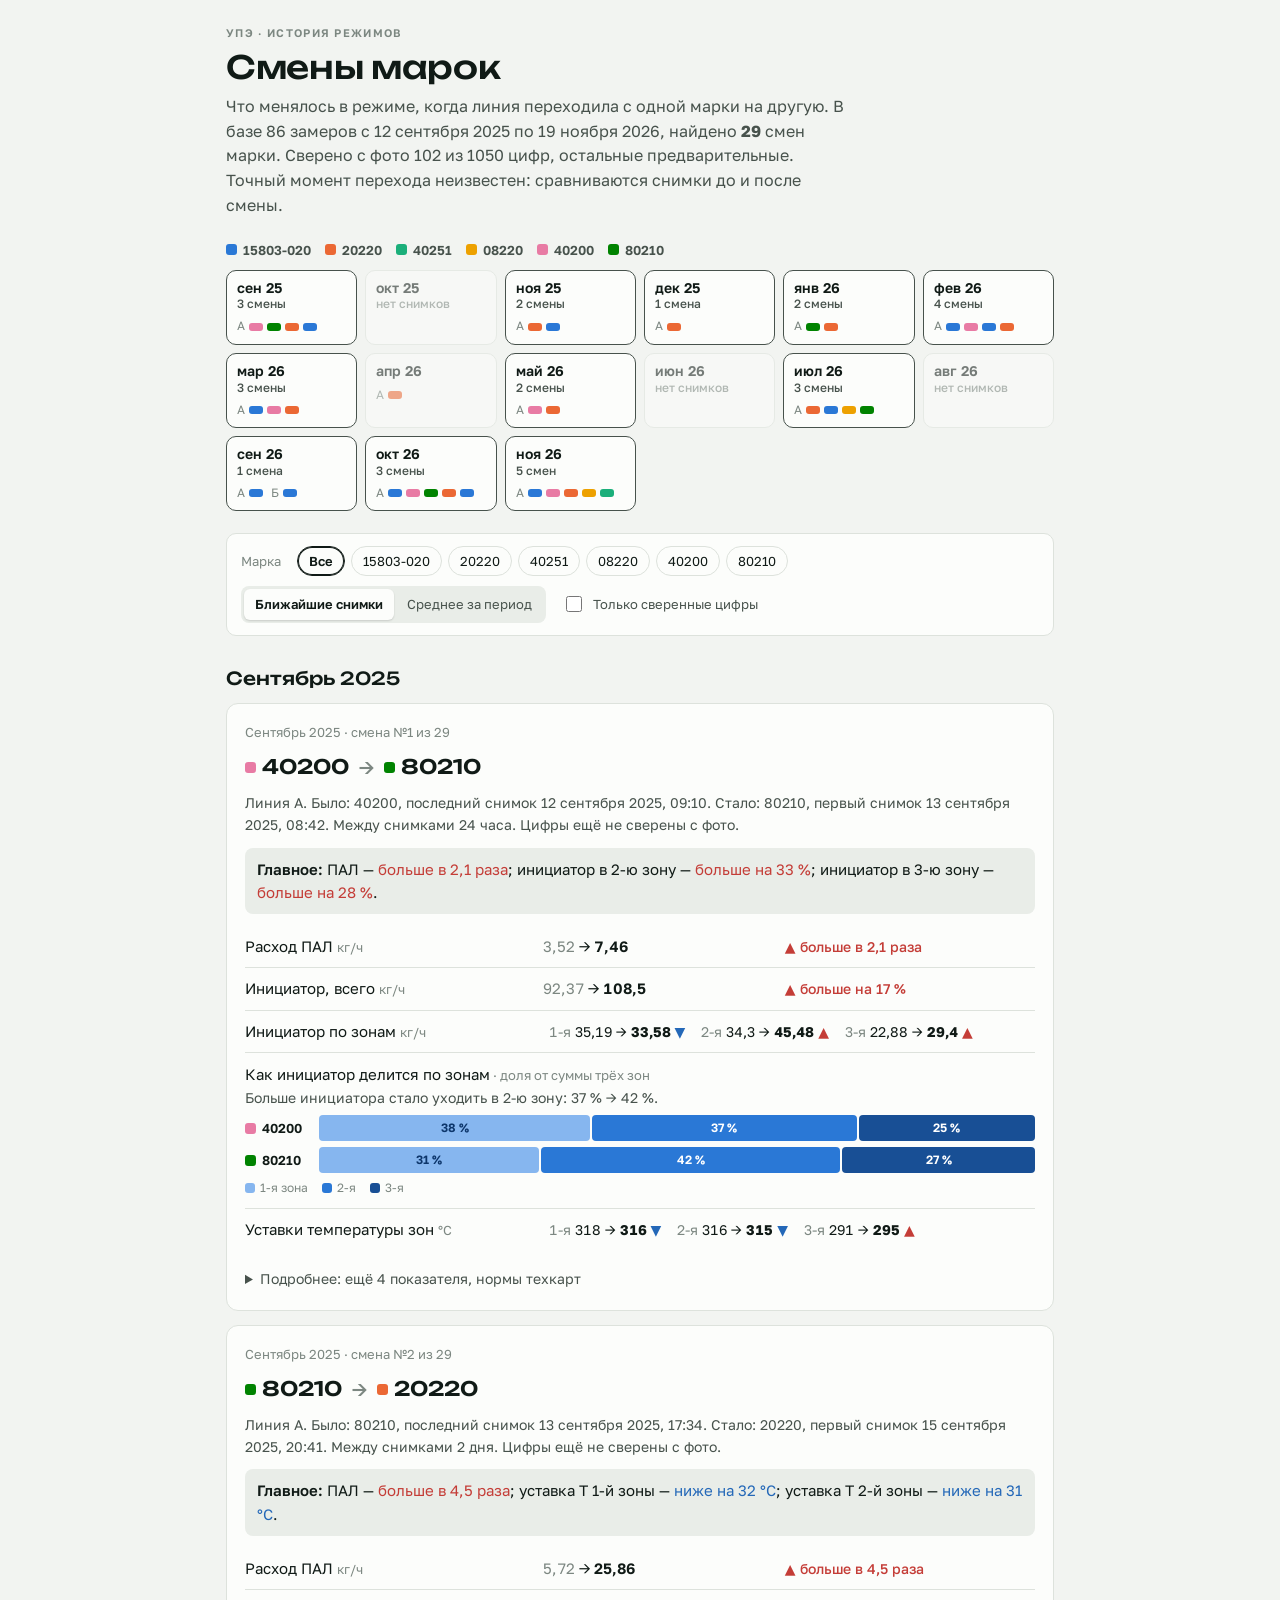
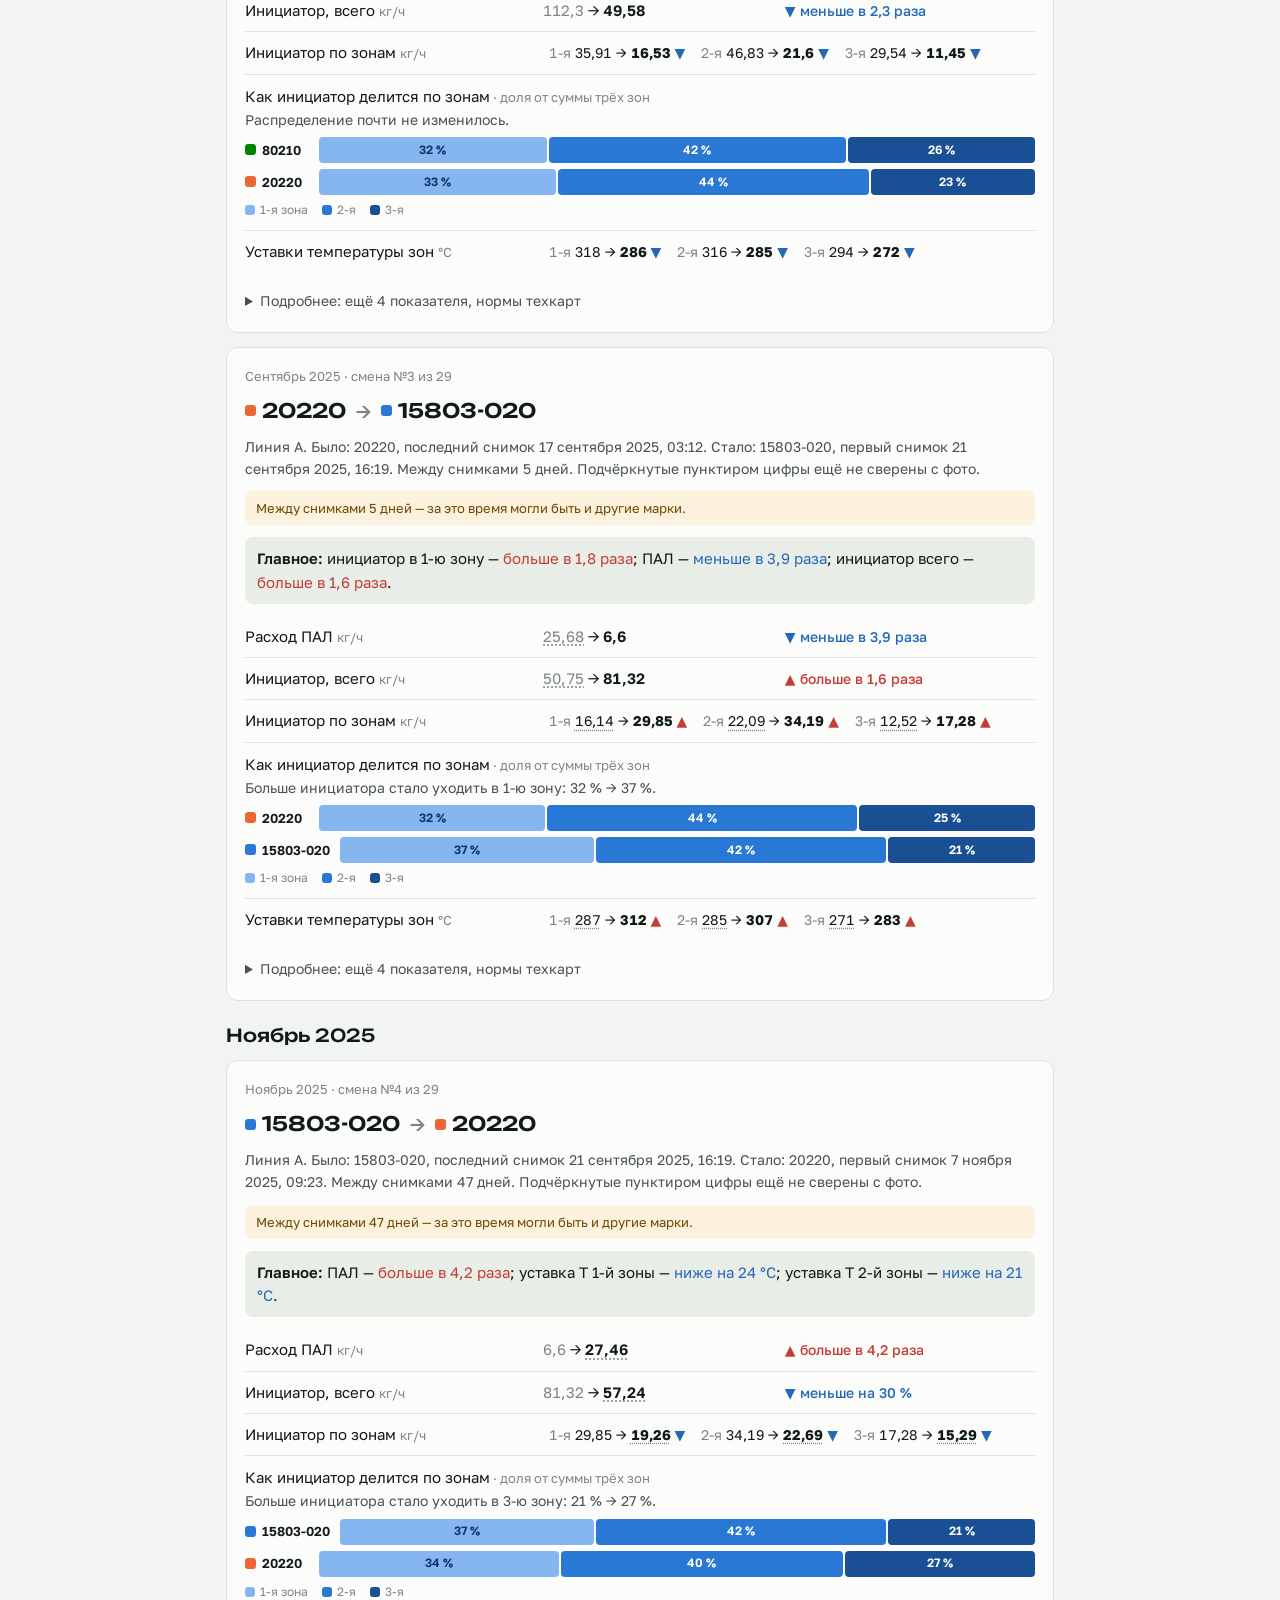
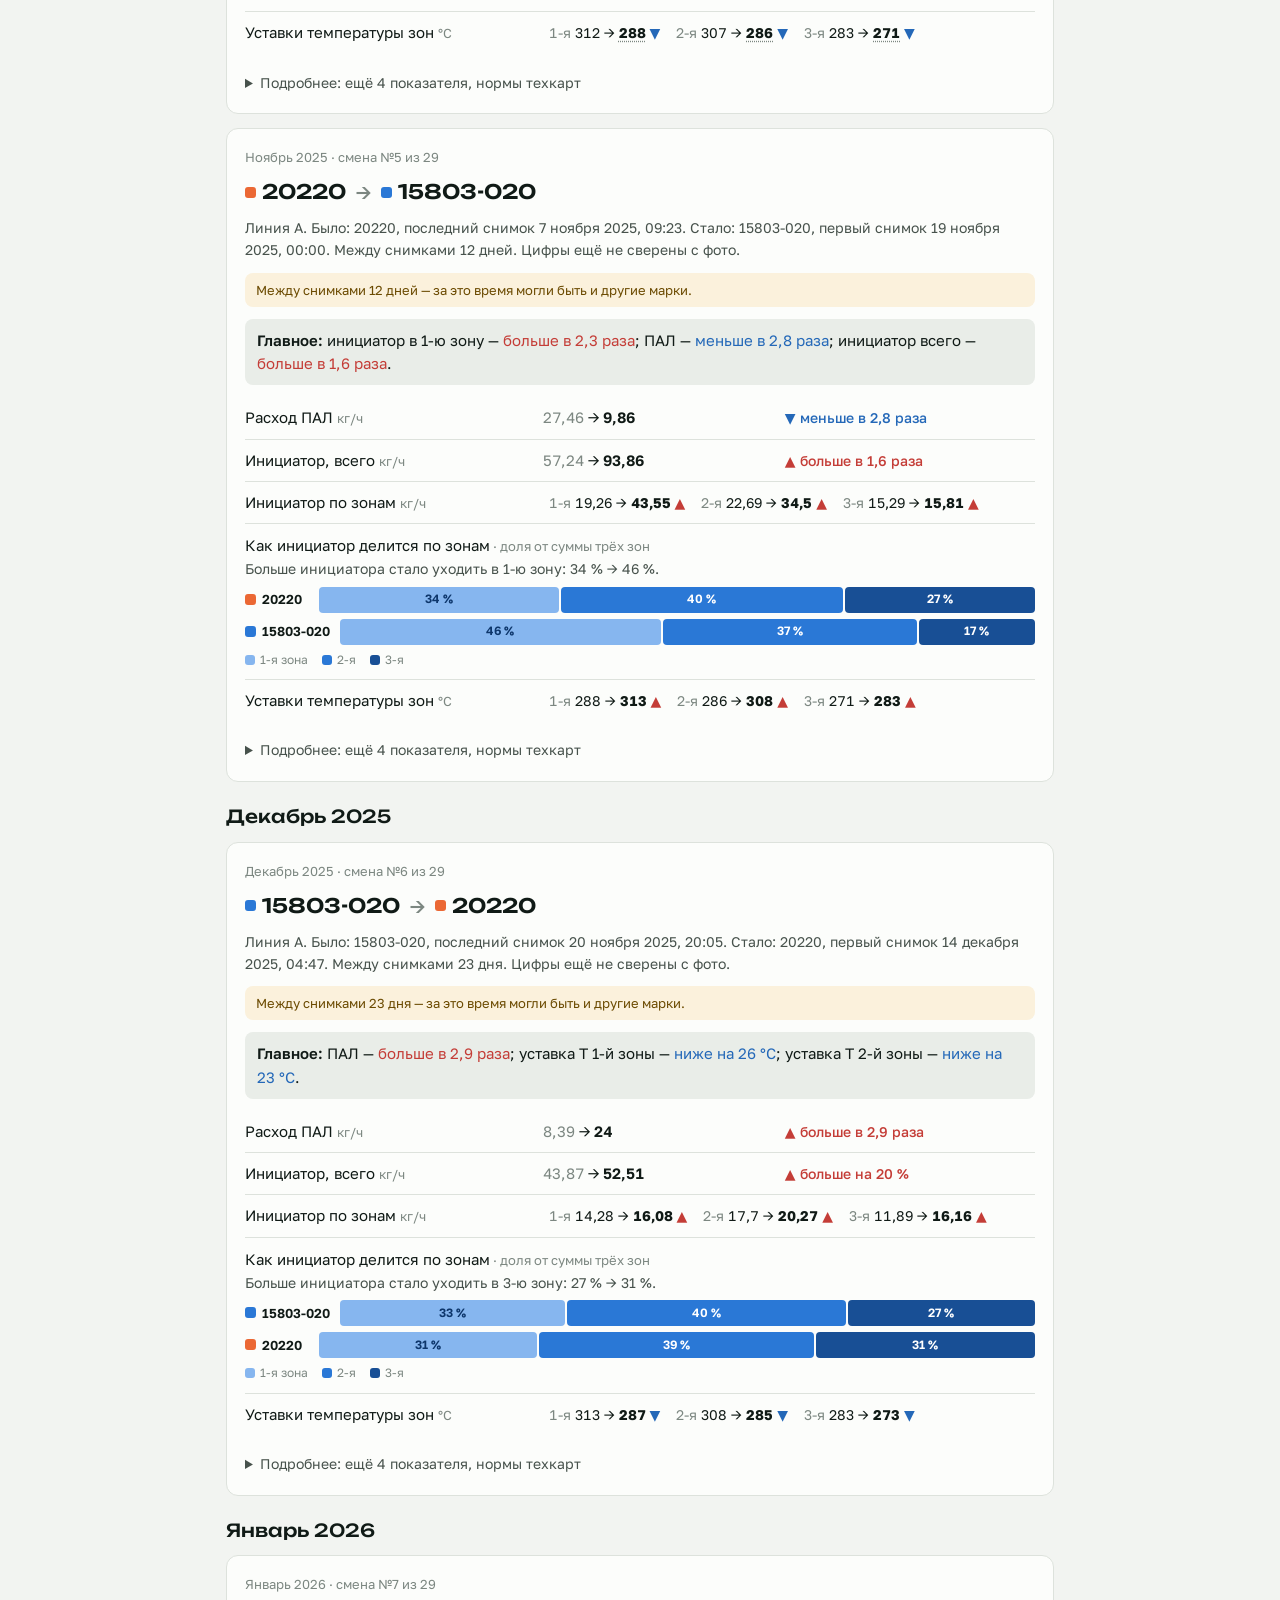
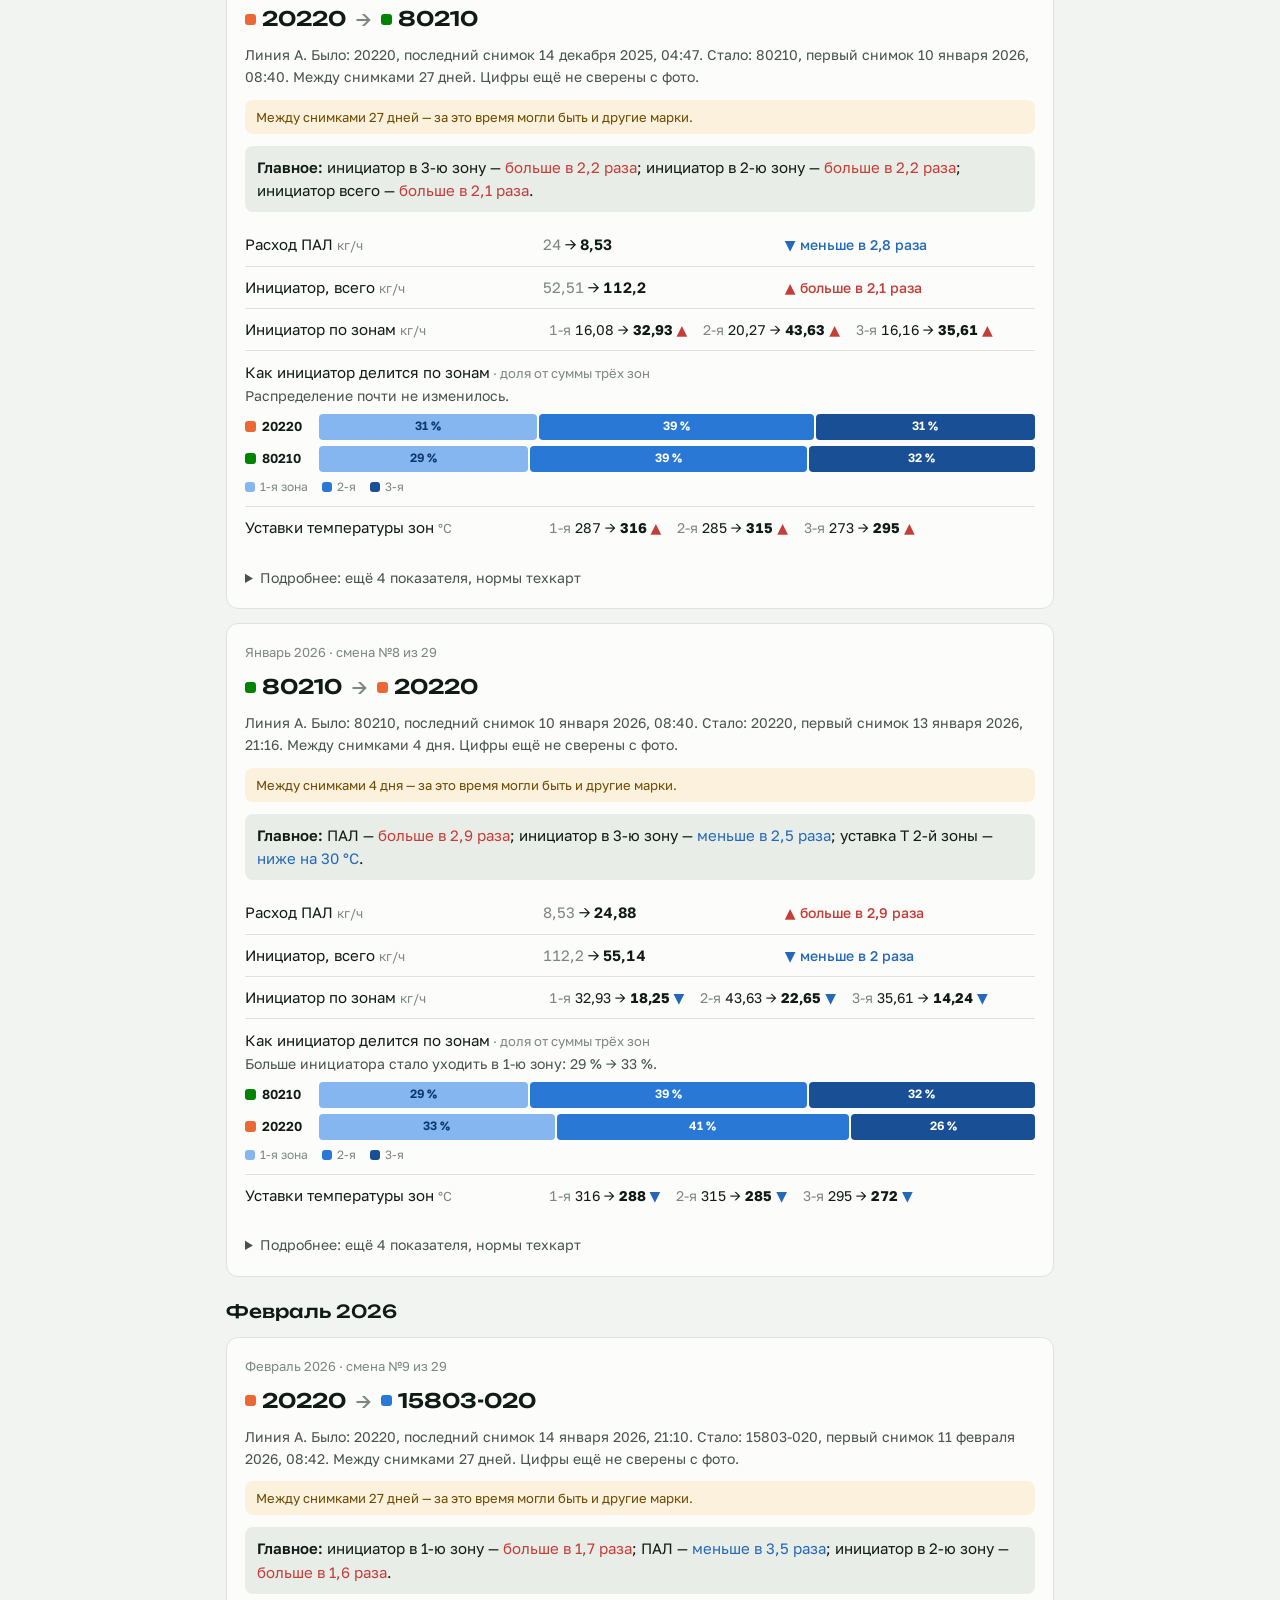
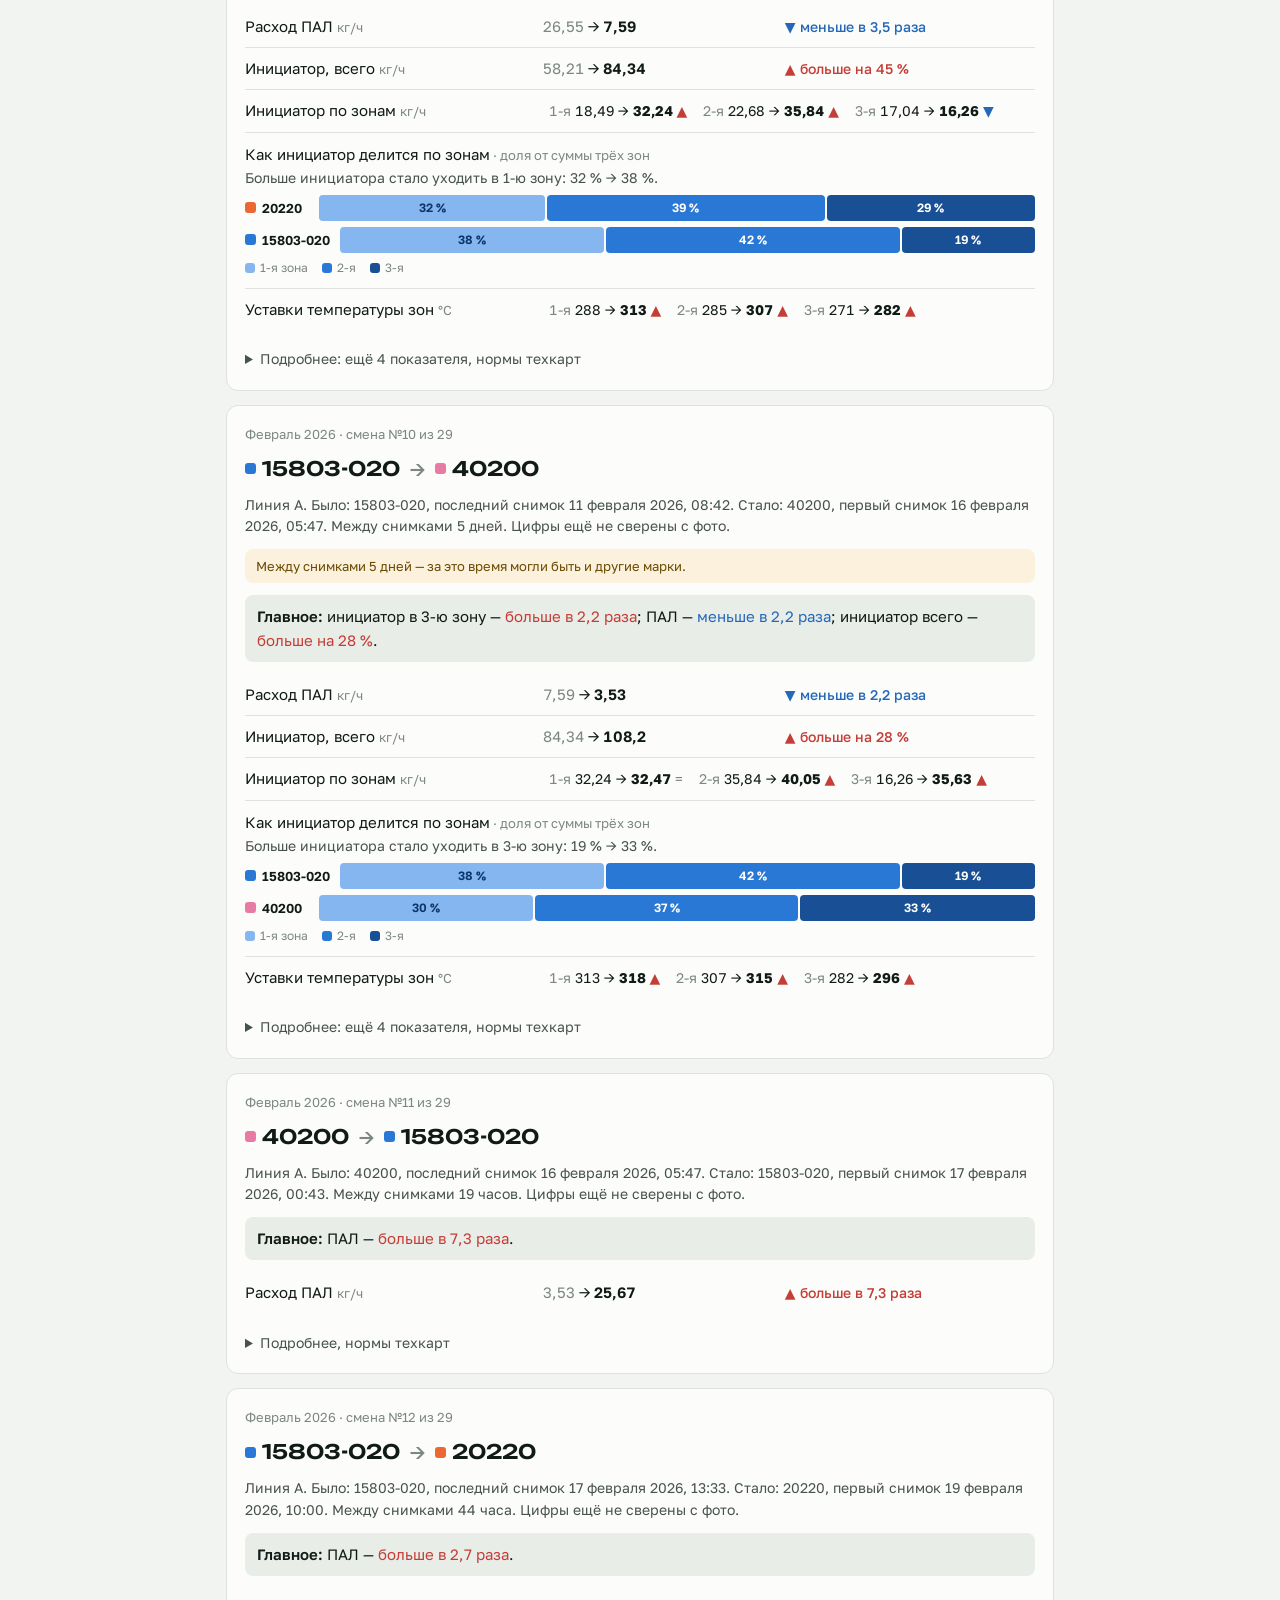
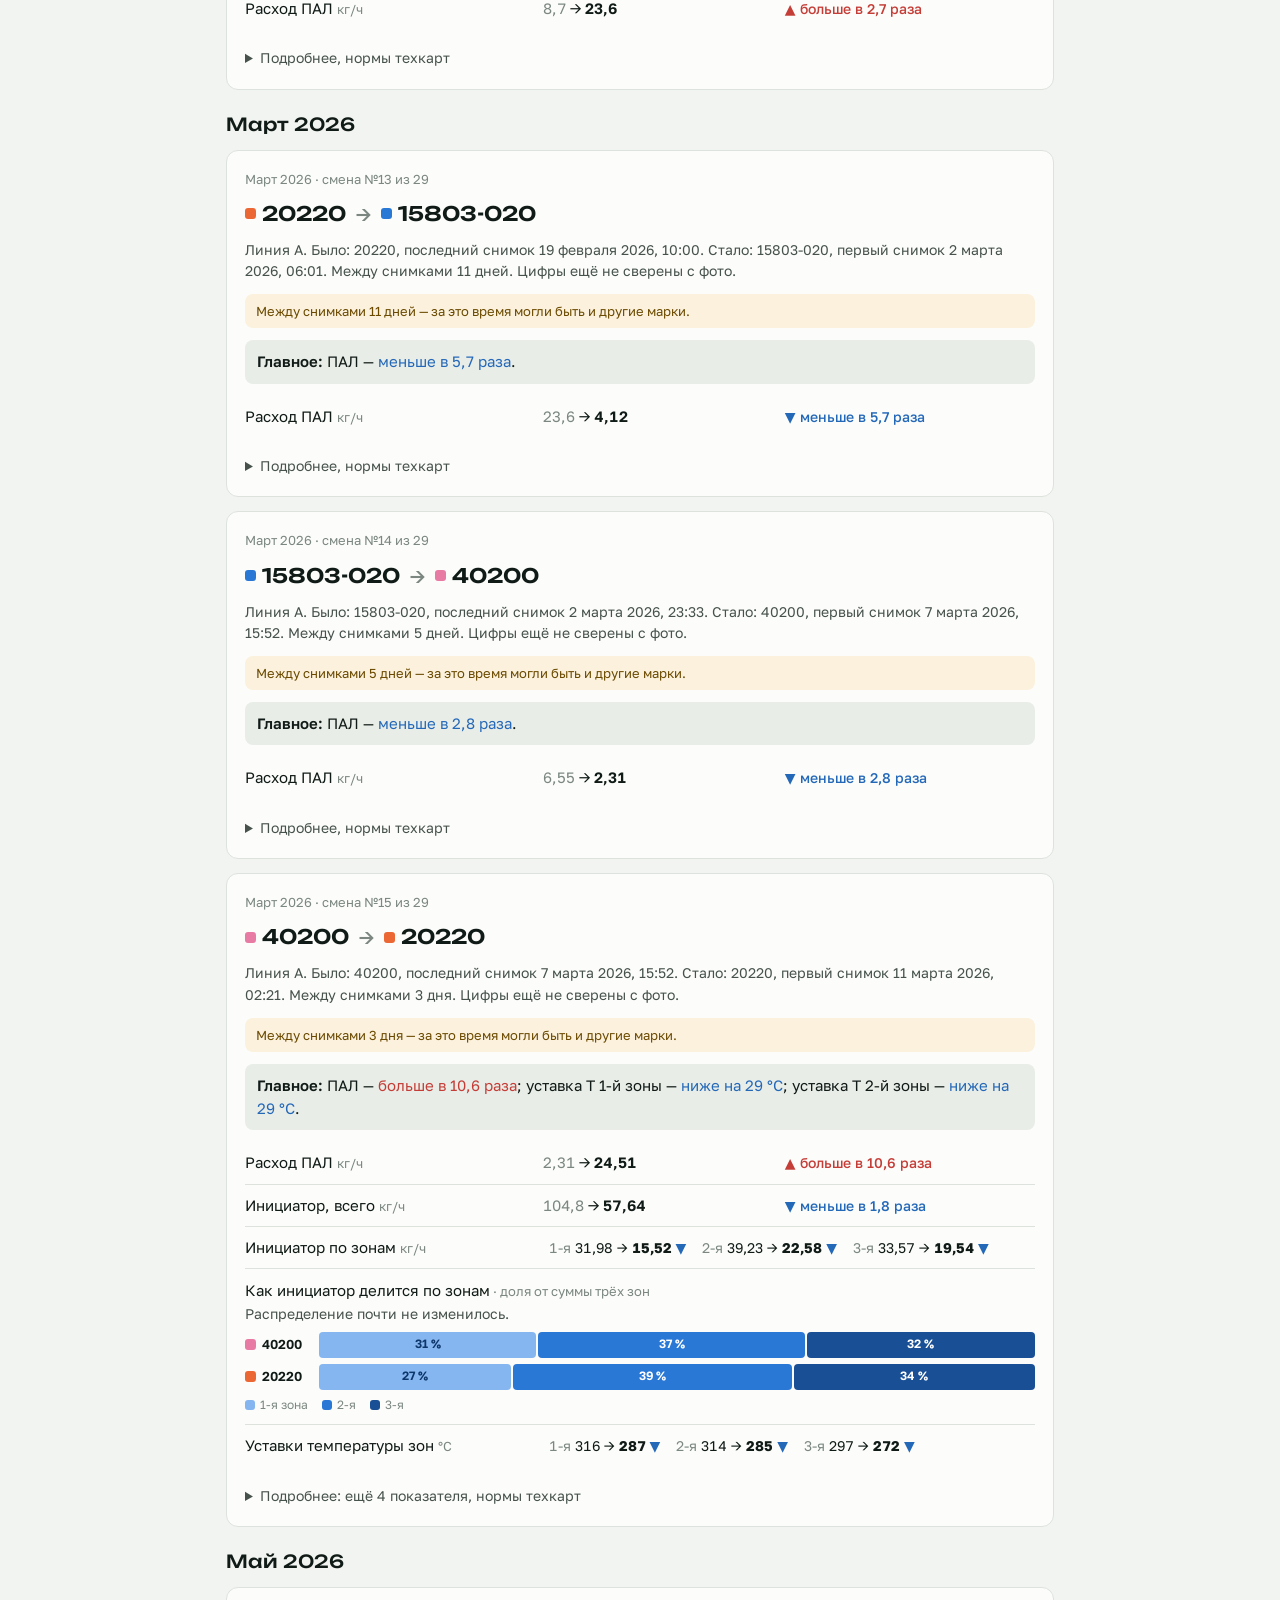
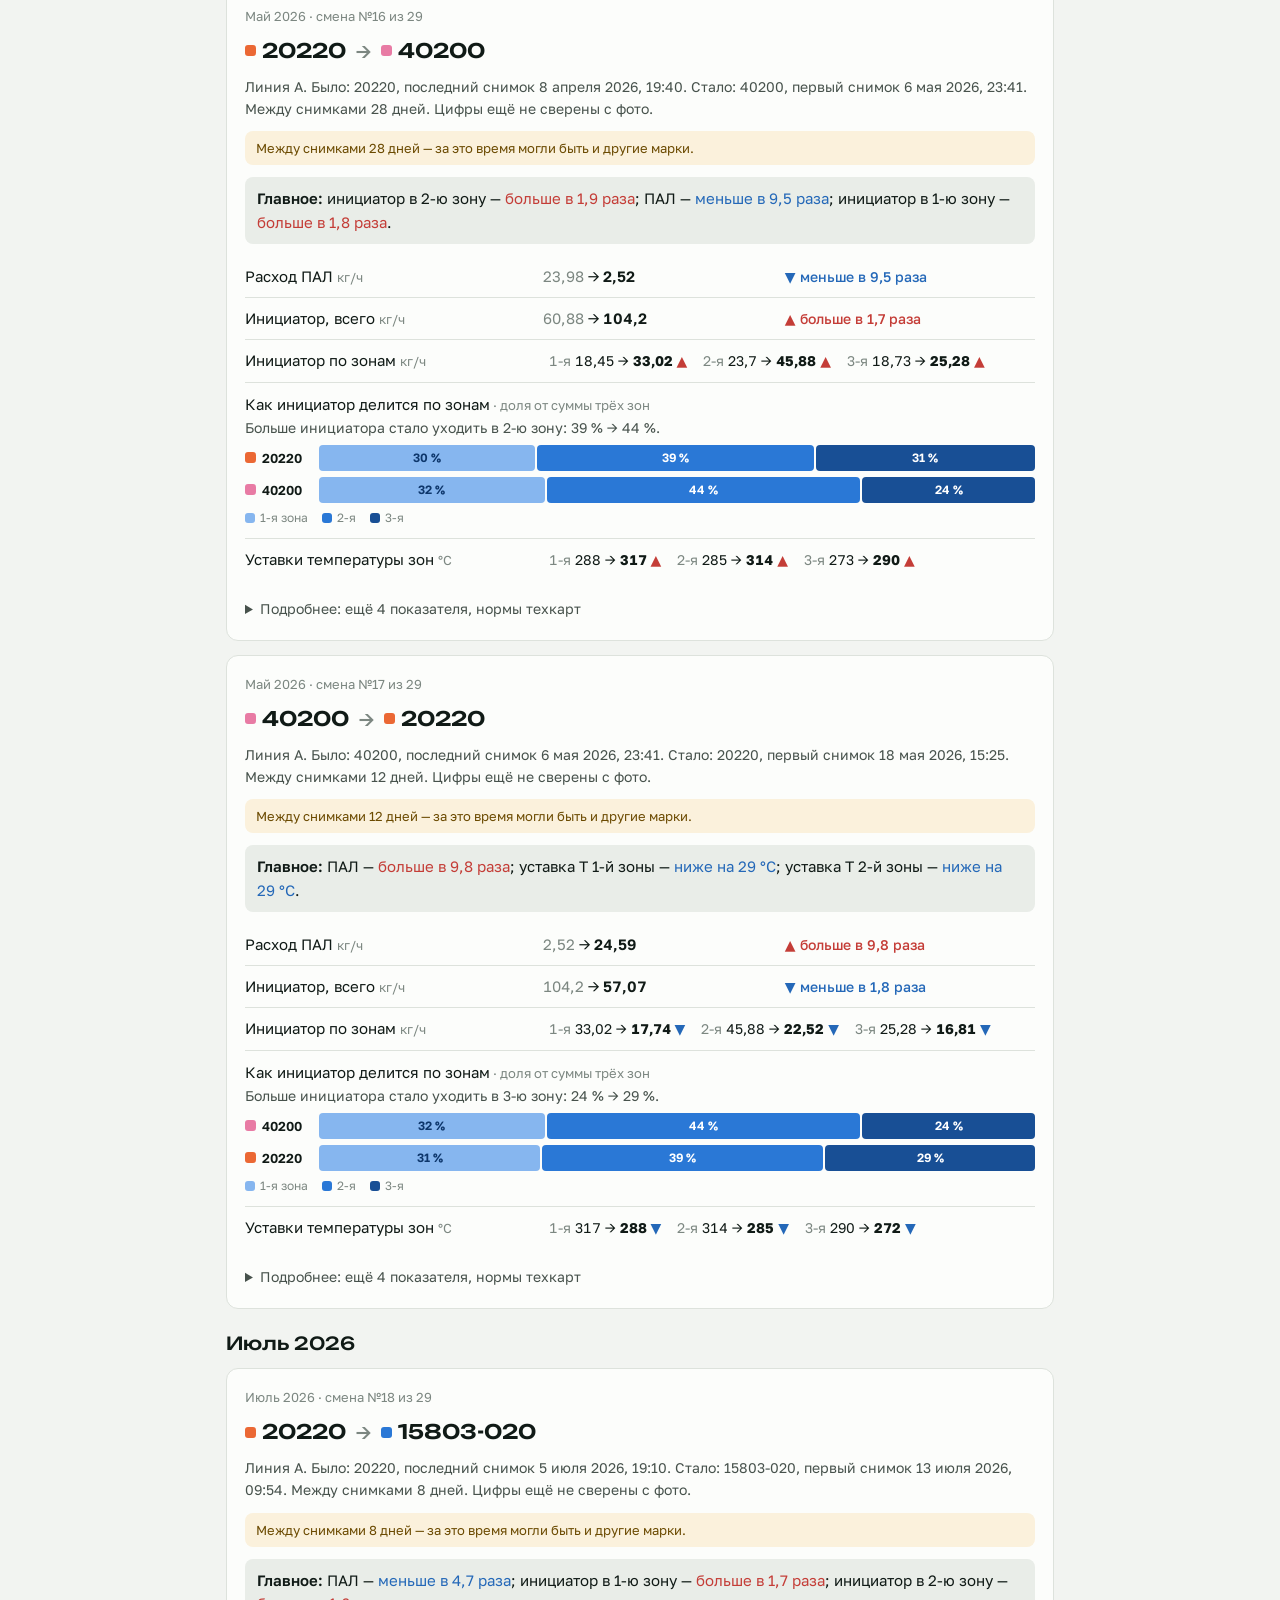
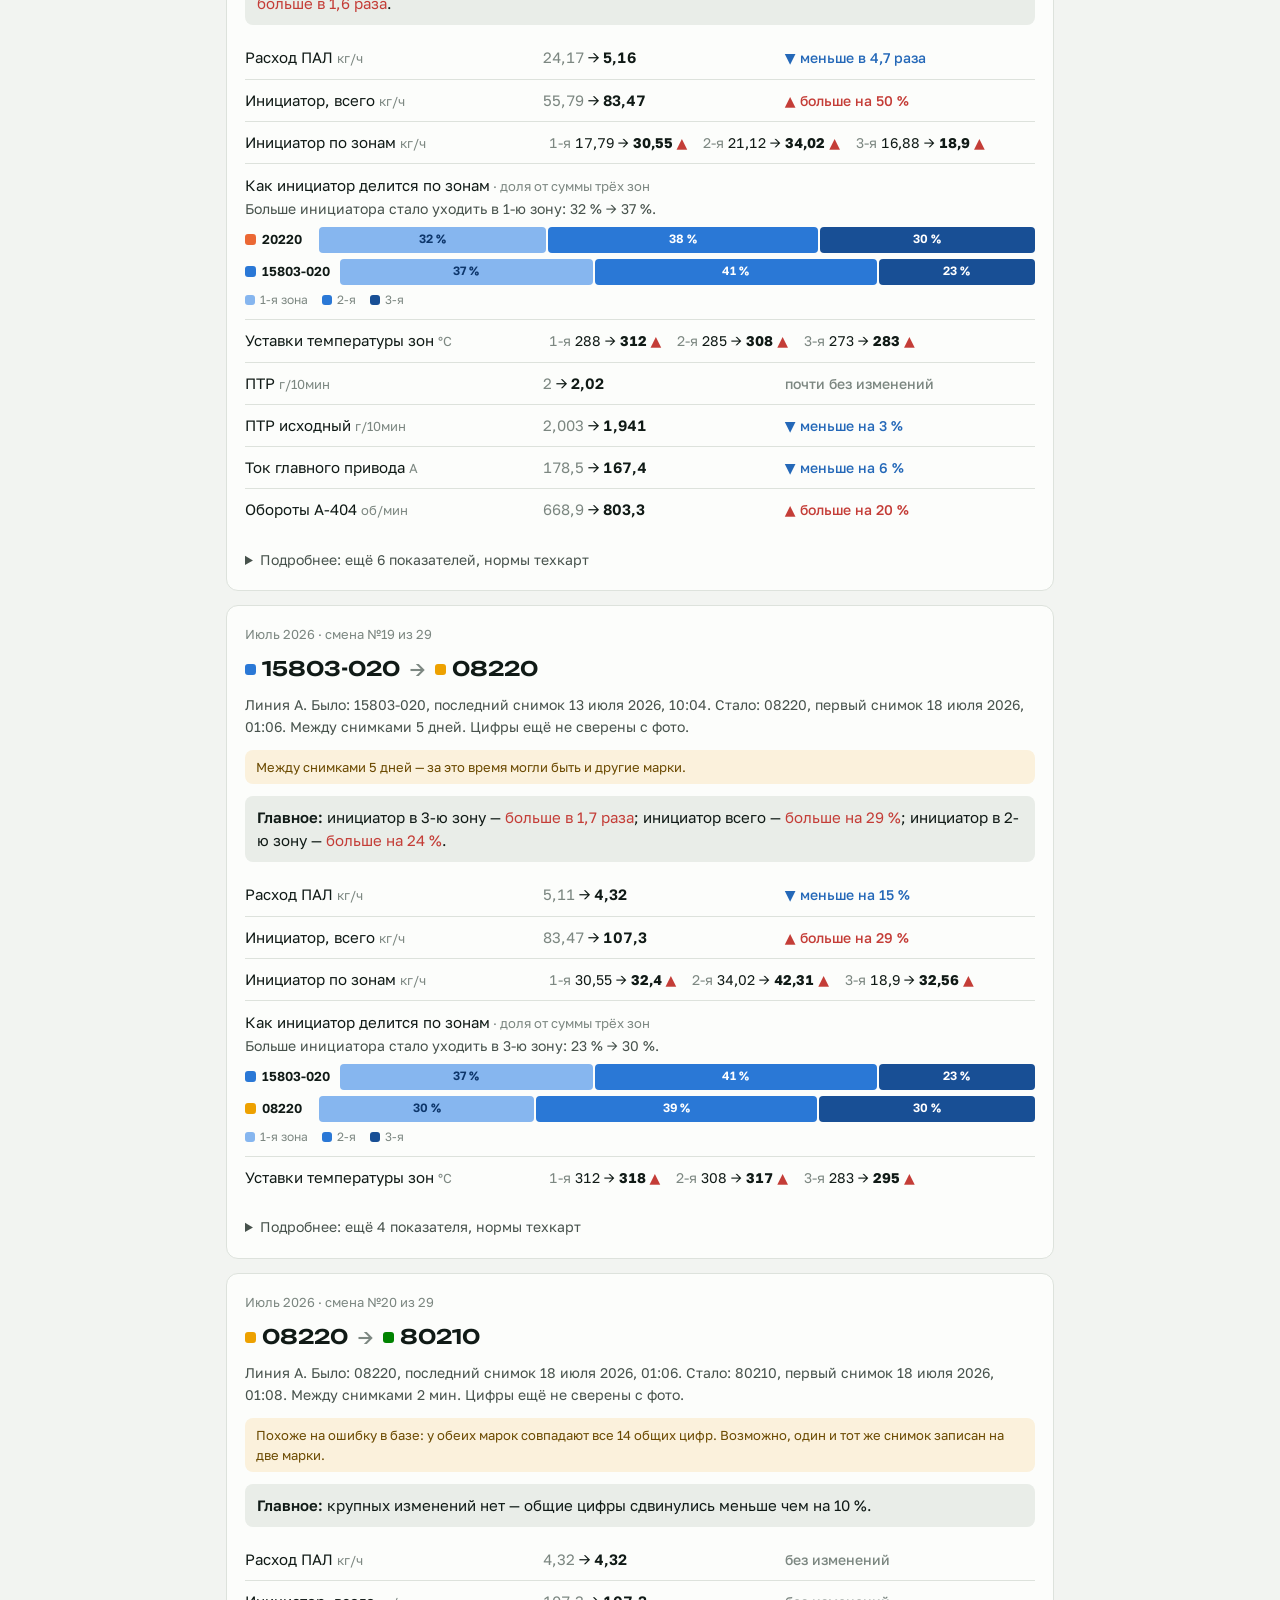
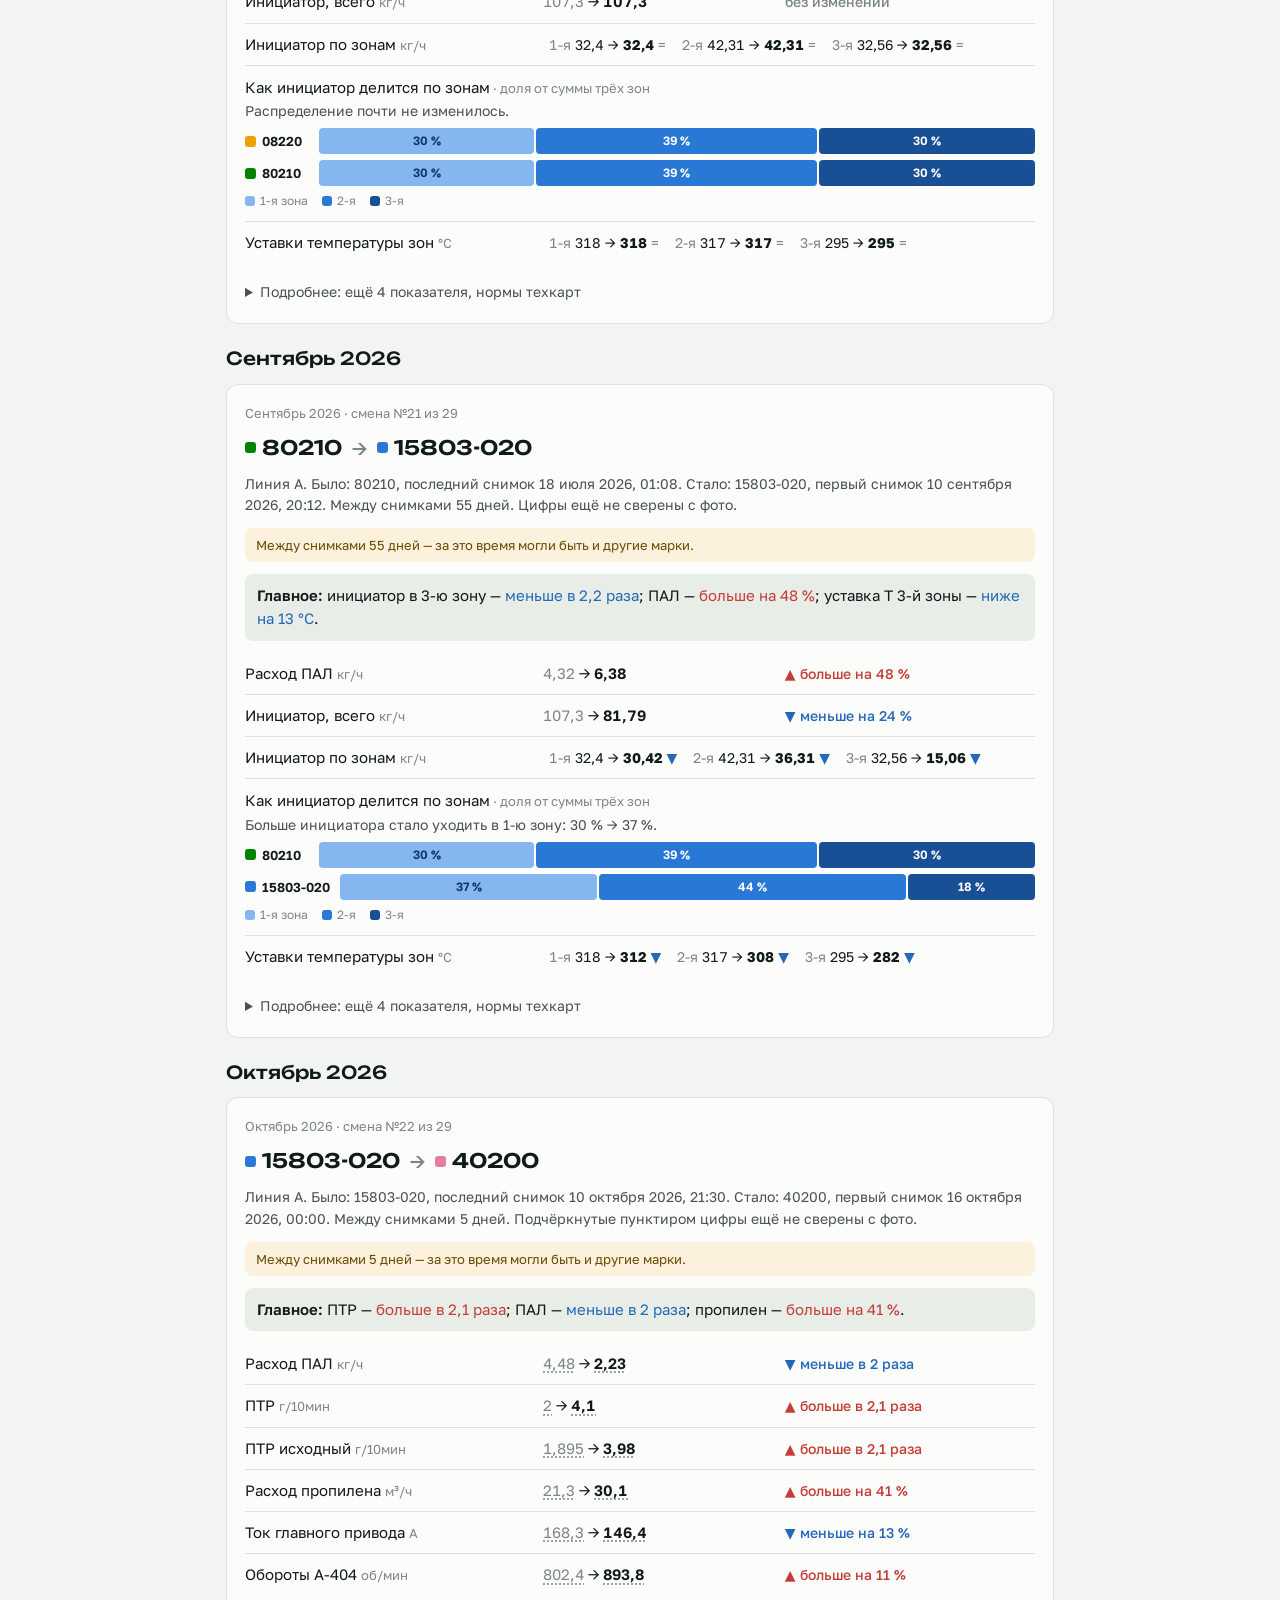
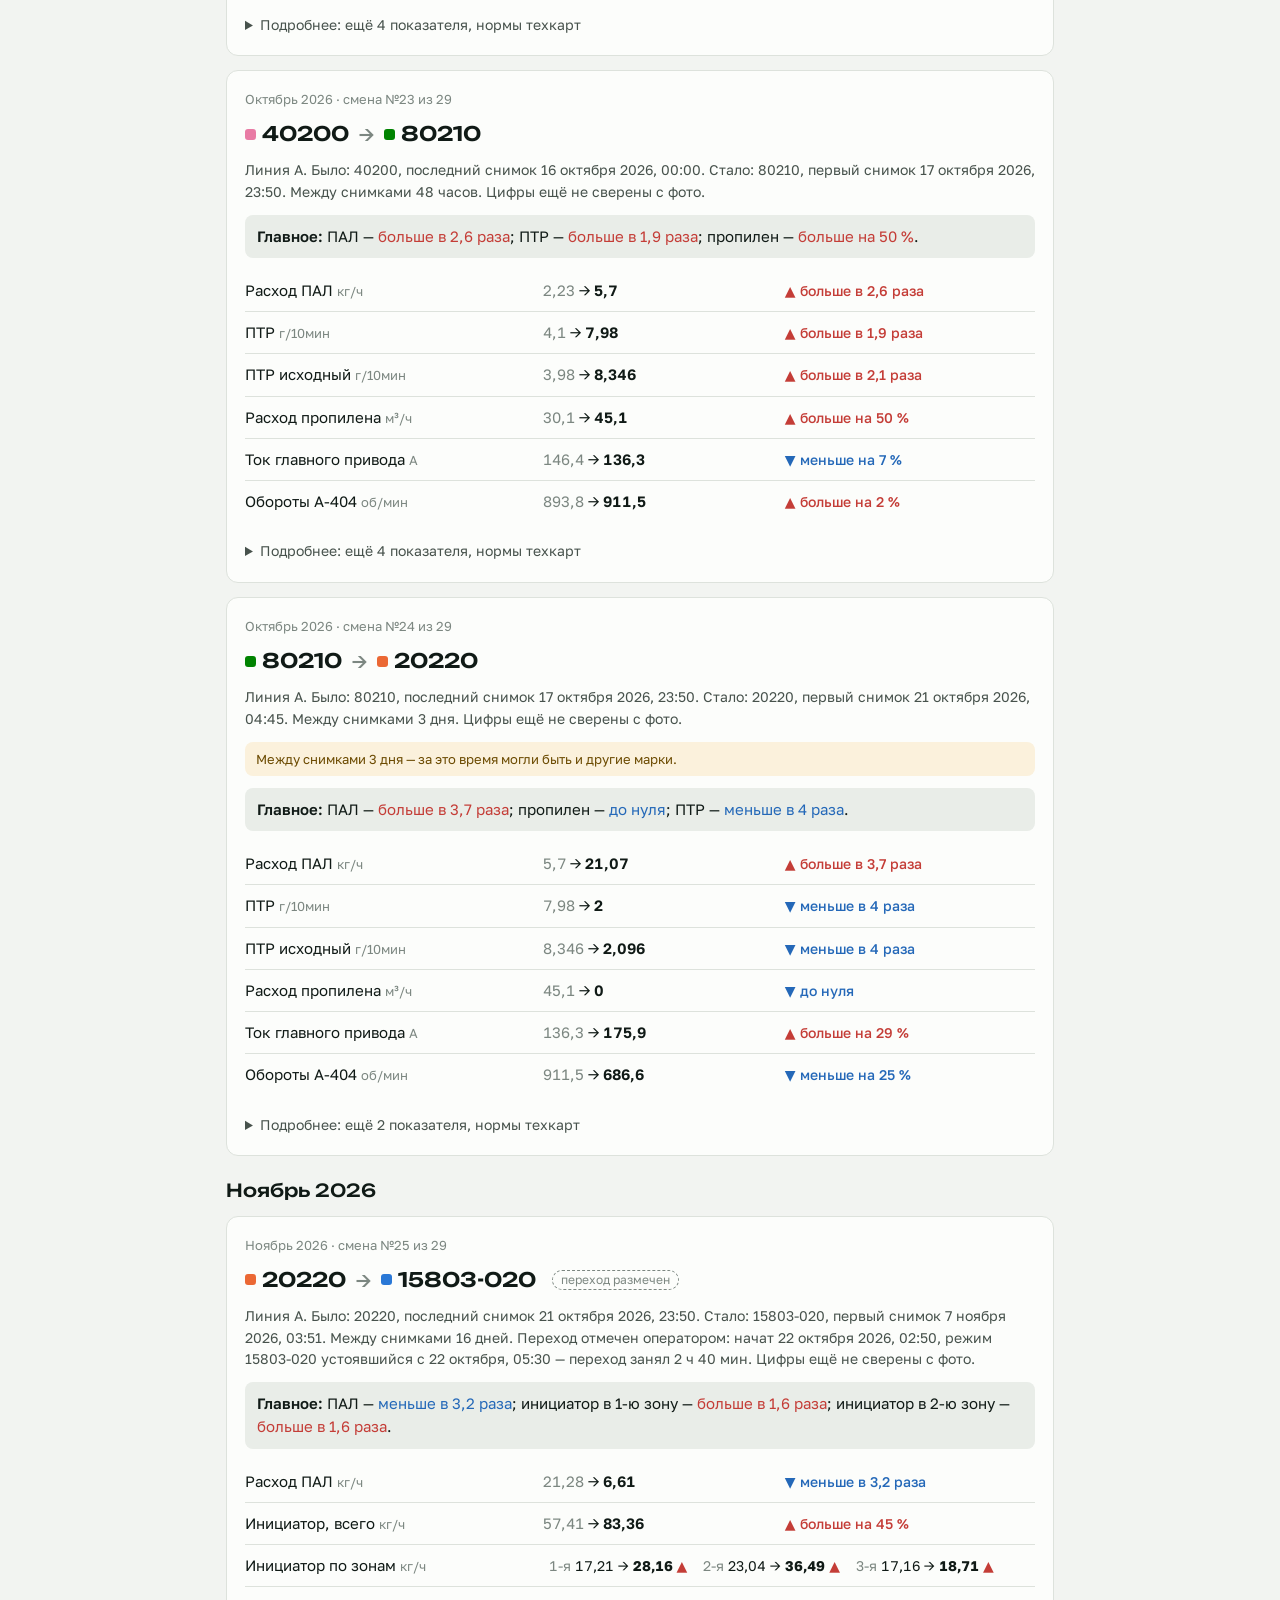
==== commit 7455f463: "Переход 08220 → 40251: точка 16:05, ПТР по журналу до 16:00, техкарта 4.0 Экраны 16:05 (общий, тренд" ====
--- a/output/smeny-marok.html
+++ b/output/smeny-marok.html
@@ -173,7 +173,7 @@
 </div>
 
 <script>
-const D={"generated_at":"2026-11-19T08:25:23+00:00","grades":[{"id":3,"name":"08220"},{"id":1,"name":"15803-020"},{"id":2,"name":"20220"},{"id":4,"name":"40200"},{"id":6,"name":"40251"},{"id":5,"name":"80210"}],"params":[{"key":"production","name":"Производительность","unit":"т/ч","tag":"","group":"Режим и качество","role":"measurement","precision":2},{"key":"pal","name":"Расход ПАЛ","unit":"кг/ч","tag":"F12740A","group":"Режим и качество","role":"measurement","precision":2},{"key":"propylene","name":"Расход пропилена","unit":"","tag":"","group":"Режим и качество","role":"measurement","precision":2},{"key":"mfi","name":"ПТР","unit":"","tag":"","group":"Режим и качество","role":"lab","precision":2},{"key":"ethylene","name":"Свежий этилен","unit":"","tag":"FIR11004","group":"Свежий этилен","role":"measurement","precision":2},{"key":"drive_current","name":"Ток главного привода","unit":"А","tag":"EIE-A404","group":"Экструзия","role":"measurement","precision":2},{"key":"water_temperature","name":"Температура горячей воды","unit":"°C","tag":"","group":"Горячая вода","role":"measurement","precision":2},{"key":"t14069","name":"Температура T14069","unit":"°C","tag":"T14069","group":"Реактор","role":"measurement","precision":2},{"key":"initiator1","name":"Инициатор, измеренный расход · зона 1","unit":"","tag":"","group":"Инициатор по зонам","role":"measurement","precision":2},{"key":"suutp_flow1","name":"Инициатор, расчёт СУУТП · зона 1","unit":"","tag":"","group":"Инициатор по зонам","role":"suutp","precision":2},{"key":"peak1","name":"Максимальная температура · зона 1","unit":"°C","tag":"","group":"Реактор","role":"measurement","precision":2},{"key":"initiator2","name":"Инициатор, измеренный расход · зона 2","unit":"","tag":"","group":"Инициатор по зонам","role":"measurement","precision":2},{"key":"suutp_flow2","name":"Инициатор, расчёт СУУТП · зона 2","unit":"","tag":"","group":"Инициатор по зонам","role":"suutp","precision":2},{"key":"peak2","name":"Максимальная температура · зона 2","unit":"°C","tag":"","group":"Реактор","role":"measurement","precision":2},{"key":"initiator3","name":"Инициатор, измеренный расход · зона 3","unit":"","tag":"","group":"Инициатор по зонам","role":"measurement","precision":2},{"key":"suutp_flow3","name":"Инициатор, расчёт СУУТП · зона 3","unit":"","tag":"","group":"Инициатор по зонам","role":"suutp","precision":2},{"key":"peak3","name":"Максимальная температура · зона 3","unit":"°C","tag":"","group":"Реактор","role":"measurement","precision":2},{"key":"load","name":"Нагрузка на гл. привод","unit":"","tag":"EIE-A404","group":"Режим и качество","role":"measurement","precision":2},{"key":"prod","name":"Производительность","unit":"т/ч","tag":"техкарта","group":"Режим и качество","role":"measurement","precision":2},{"key":"rpm","name":"Обороты А-404","unit":"об/мин","tag":"SI17711","group":"Режим и качество","role":"measurement","precision":2},{"key":"pal_sp","name":"Уставка ПАЛ","unit":"кг/ч","tag":"FIC12740A","group":"Режим и качество","role":"setpoint","precision":2},{"key":"c3_flow","name":"Расход пропилена","unit":"м³/ч","tag":"FIC10065","group":"Режим и качество","role":"measurement","precision":2},{"key":"mfr","name":"ПТР","unit":"г/10мин","tag":"ПТР428","group":"Режим и качество","role":"measurement","precision":2},{"key":"mfr_raw","name":"ПТР исходный","unit":"г/10мин","tag":"ПТР428","group":"Режим и качество","role":"measurement","precision":3},{"key":"mfr_est","name":"ПТР виртуальный анализатор","unit":"г/10мин","tag":"EST_LA_MI","group":"Режим и качество","role":"suutp","precision":3},{"key":"mfr_lab","name":"ПТР по лаборатории","unit":"г/10мин","tag":"лаб.","group":"Режим и качество","role":"lab","precision":2},{"key":"dens_est","name":"Плотность расчётная","unit":"г/см³","tag":"EST_LA_DEN","group":"Режим и качество","role":"suutp","precision":4},{"key":"vgvd","name":"Давление ВГВД","unit":"МПа","tag":"PC15714","group":"Режим и качество","role":"measurement","precision":2},{"key":"fnd","name":"Расход на ФНД","unit":"","tag":"F10703A","group":"Режим и качество","role":"measurement","precision":2},{"key":"pn_p","name":"Давление пневмотранспорта","unit":"кПа","tag":"PI-51149_A","group":"Режим и качество","role":"measurement","precision":2},{"key":"r_p","name":"Давление в реакторе","unit":"МПа","tag":"P14002","group":"Реактор","role":"measurement","precision":2},{"key":"r_p2","name":"Давление 2-го плунжера","unit":"МПа","tag":"P14026","group":"Реактор","role":"measurement","precision":2},{"key":"valve","name":"Задание клапана выхода","unit":"%","tag":"гл. р-р","group":"Реактор","role":"setpoint","precision":2},{"key":"t_start","name":"Т точки начала реакции","unit":"°C","tag":"T14007","group":"Реактор","role":"measurement","precision":2},{"key":"t_mix","name":"Т в точке смешения","unit":"°C","tag":"TIRCAE14033","group":"Реактор","role":"measurement","precision":2},{"key":"t1_max","name":"Пик 1-й зоны","unit":"°C","tag":"T1A_MAX","group":"Реактор","role":"measurement","precision":2},{"key":"t2_max","name":"Пик 2-й зоны","unit":"°C","tag":"T2A_MAX","group":"Реактор","role":"measurement","precision":2},{"key":"t3_max","name":"Пик 3-й зоны","unit":"°C","tag":"T3A_MAX","group":"Реактор","role":"measurement","precision":2},{"key":"z1_f","name":"Инициатор в 1-ю зону","unit":"кг/ч","tag":"А-302","group":"Инициатор по зонам","role":"measurement","precision":2},{"key":"z1_sp","name":"Уставка Т 1-й зоны","unit":"°C","tag":"А-329","group":"Инициатор по зонам","role":"setpoint","precision":2},{"key":"z1_t","name":"Тмакс 1-й зоны","unit":"°C","tag":"А-329","group":"Инициатор по зонам","role":"measurement","precision":2},{"key":"z1_out","name":"Выход клапана 1-й зоны","unit":"%","tag":"А-329","group":"Инициатор по зонам","role":"controller_output","precision":2},{"key":"z2_f","name":"Инициатор во 2-ю зону","unit":"кг/ч","tag":"А-305","group":"Инициатор по зонам","role":"measurement","precision":2},{"key":"z2_sp","name":"Уставка Т 2-й зоны","unit":"°C","tag":"А-329","group":"Инициатор по зонам","role":"setpoint","precision":2},{"key":"z2_t","name":"Тмакс 2-й зоны","unit":"°C","tag":"А-329","group":"Инициатор по зонам","role":"measurement","precision":2},{"key":"z2_out","name":"Выход клапана 2-й зоны","unit":"%","tag":"А-329","group":"Инициатор по зонам","role":"controller_output","precision":2},{"key":"z3_f","name":"Инициатор в 3-ю зону","unit":"кг/ч","tag":"А-306","group":"Инициатор по зонам","role":"measurement","precision":2},{"key":"z3_sp","name":"Уставка Т 3-й зоны","unit":"°C","tag":"А-329","group":"Инициатор по зонам","role":"setpoint","precision":2},{"key":"z3_t","name":"Тмакс 3-й зоны","unit":"°C","tag":"А-329","group":"Инициатор по зонам","role":"measurement","precision":2},{"key":"z3_out","name":"Выход клапана 3-й зоны","unit":"%","tag":"А-329","group":"Инициатор по зонам","role":"controller_output","precision":2},{"key":"cidx1","name":"Индекс очищенности 1-й зоны","unit":"","tag":"Cindx_A_zone1","group":"Очищенность зон","role":"measurement","precision":2},{"key":"cidx2","name":"Индекс очищенности 2-й зоны","unit":"","tag":"Cindx_A_zone2","group":"Очищенность зон","role":"measurement","precision":2},{"key":"cidx3","name":"Индекс очищенности 3-й зоны","unit":"","tag":"Cindx_A_zone3","group":"Очищенность зон","role":"measurement","precision":2},{"key":"c2_p","name":"Давление свежего этилена","unit":"МПа","tag":"PIR10071","group":"Свежий этилен и возвратный газ","role":"measurement","precision":3},{"key":"c2_flow","name":"Расход свежего этилена","unit":"м³/ч","tag":"FIR11004","group":"Свежий этилен и возвратный газ","role":"measurement","precision":2},{"key":"vg_flow","name":"Возвратный газ из 2 каскада","unit":"м³/ч","tag":"FIR12002","group":"Свежий этилен и возвратный газ","role":"measurement","precision":2},{"key":"o2","name":"Кислород","unit":"ppm","tag":"Q10073","group":"Свежий этилен и возвратный газ","role":"measurement","precision":2},{"key":"ch4","name":"Метан","unit":"ppm","tag":"Q10072","group":"Свежий этилен и возвратный газ","role":"measurement","precision":2},{"key":"c2h6","name":"Этан","unit":"ppm","tag":"Q10072","group":"Свежий этилен и возвратный газ","role":"measurement","precision":2},{"key":"c2h2","name":"Ацетилен","unit":"ppm","tag":"Q10093","group":"Свежий этилен и возвратный газ","role":"measurement","precision":2},{"key":"c3_vgvd","name":"Пропилен в ВГВД","unit":"%","tag":"QR12033","group":"Свежий этилен и возвратный газ","role":"measurement","precision":3},{"key":"c3_vgnd","name":"Пропилен в ВГНД","unit":"%","tag":"Q10022","group":"Свежий этилен и возвратный газ","role":"measurement","precision":3},{"key":"n2_fnd","name":"Азот на ФНД","unit":"м³/ч","tag":"FIRC11001A","group":"Свежий этилен и возвратный газ","role":"measurement","precision":2},{"key":"a124_rpm","name":"Обороты А-124","unit":"об","tag":"100-315 об","group":"Компрессия","role":"measurement","precision":2},{"key":"a124_p3","name":"А-124, 3-я ступень","unit":"МПа","tag":"P11036","group":"Компрессия","role":"measurement","precision":2},{"key":"ab124_rpm","name":"Обороты АБ-124","unit":"об","tag":"100-280 об","group":"Компрессия","role":"measurement","precision":2},{"key":"a103_p3","name":"А-103, 3-я ступень","unit":"МПа","tag":"P10019","group":"Компрессия","role":"measurement","precision":3},{"key":"a152_p","name":"А-152, 2-я ступень","unit":"МПа","tag":"P12126","group":"Компрессия","role":"measurement","precision":2},{"key":"a171_p","name":"А-171, 2-я ступень","unit":"МПа","tag":"P12326","group":"Компрессия","role":"measurement","precision":2},{"key":"a152_cap","name":"Производительность А-152","unit":"","tag":"CP_1A_152","group":"Компрессия","role":"measurement","precision":2},{"key":"a171_cap","name":"Производительность А-171","unit":"","tag":"CP_1A_171","group":"Компрессия","role":"measurement","precision":2},{"key":"hw_f302","name":"Расход воды в 1-ю зону","unit":"м³/ч","tag":"FIRC13032","group":"Горячая вода","role":"measurement","precision":2},{"key":"hw_f305","name":"Расход воды во 2-ю зону","unit":"м³/ч","tag":"FIRC13033","group":"Горячая вода","role":"measurement","precision":2},{"key":"hw_f306","name":"Расход воды в 3-ю зону","unit":"м³/ч","tag":"FIRC13034","group":"Горячая вода","role":"measurement","precision":2},{"key":"hw_f307","name":"Расход на А-307","unit":"м³/ч","tag":"FIRC13035","group":"Горячая вода","role":"measurement","precision":2},{"key":"hw_f308","name":"Расход на А-308","unit":"м³/ч","tag":"FIRC13036","group":"Горячая вода","role":"measurement","precision":2},{"key":"hw_pz1","name":"Давление воды после 1-й зоны","unit":"МПа","tag":"PIR13037","group":"Горячая вода","role":"measurement","precision":2},{"key":"hw_pz2","name":"Давление воды после 2-й зоны","unit":"МПа","tag":"PIR13038","group":"Горячая вода","role":"measurement","precision":2},{"key":"hw_pz3","name":"Давление воды после 3-й зоны","unit":"МПа","tag":"PIR13030a","group":"Горячая вода","role":"measurement","precision":2},{"key":"hw_p307","name":"Давление на А-307","unit":"МПа","tag":"PIR13039","group":"Горячая вода","role":"measurement","precision":2},{"key":"hw_p308","name":"Давление на А-308","unit":"МПа","tag":"PIR13040","group":"Горячая вода","role":"measurement","precision":2},{"key":"hw_tz1","name":"Обратная вода 1-й зоны","unit":"°C","tag":"T14091","group":"Горячая вода","role":"measurement","precision":2},{"key":"hw_tz2","name":"Обратная вода 2-й зоны","unit":"°C","tag":"T14092","group":"Горячая вода","role":"measurement","precision":2},{"key":"hw_tz3","name":"Обратная вода 3-й зоны","unit":"°C","tag":"T14093","group":"Горячая вода","role":"measurement","precision":2},{"key":"hw_p1","name":"Давление в А-602/1","unit":"МПа","tag":"PIRCA13001","group":"Горячая вода","role":"measurement","precision":2},{"key":"hw_l1","name":"Уровень в А-602/1","unit":"мм","tag":"LIRCAE13002","group":"Горячая вода","role":"measurement","precision":2},{"key":"hw_p2","name":"Давление в А-602/2","unit":"МПа","tag":"PIRCA13029","group":"Горячая вода","role":"measurement","precision":2},{"key":"hw_l2","name":"Уровень в А-602/2","unit":"мм","tag":"LIRCAE13030","group":"Горячая вода","role":"measurement","precision":2},{"key":"hw_t100","name":"Температура на выходе из АВО","unit":"°C","tag":"TIRA13100","group":"Горячая вода","role":"measurement","precision":2},{"key":"hw_t43","name":"Температура TIR13043","unit":"°C","tag":"TIR13043","group":"Горячая вода","role":"measurement","precision":2},{"key":"hw_t503","name":"Температура TIRCA13503","unit":"°C","tag":"TIRCA13503","group":"Горячая вода","role":"measurement","precision":2},{"key":"hw_t504","name":"Температура TIRCA13504","unit":"°C","tag":"TIRCA13504","group":"Горячая вода","role":"measurement","precision":2},{"key":"ovd_p","name":"Давление ОВД","unit":"МПа","tag":"PR14705","group":"Выгрузка и грануляция","role":"measurement","precision":2},{"key":"ond_p","name":"Давление ОНД","unit":"МПа","tag":"P16706","group":"Выгрузка и грануляция","role":"measurement","precision":4},{"key":"a401_t","name":"Температура А-401","unit":"°C","tag":"TI14724","group":"Выгрузка и грануляция","role":"measurement","precision":2},{"key":"lv_pos","name":"Положение LV-14702","unit":"%","tag":"LZI14702","group":"Выгрузка и грануляция","role":"measurement","precision":2},{"key":"ex_c2","name":"Т 2-го цилиндра экструдера","unit":"°C","tag":"экструзия","group":"Экструзия","role":"measurement","precision":2},{"key":"ex_c3","name":"Т 3-го цилиндра экструдера","unit":"°C","tag":"экструзия","group":"Экструзия","role":"measurement","precision":2},{"key":"ex_c4","name":"Т 4-го цилиндра экструдера","unit":"°C","tag":"экструзия","group":"Экструзия","role":"measurement","precision":2},{"key":"ex_die","name":"Температура фильеры","unit":"°C","tag":"экструзия","group":"Экструзия","role":"measurement","precision":2}],"observations":[{"id":52,"grade":4,"line":"A","ts":"2025-09-12T09:10:19","doc":null,"steady":null,"mixed":false},{"id":47,"grade":5,"line":"A","ts":"2025-09-13T08:42:04","doc":8,"steady":null,"mixed":false},{"id":48,"grade":5,"line":"A","ts":"2025-09-13T17:34:51","doc":8,"steady":null,"mixed":false},{"id":42,"grade":2,"line":"A","ts":"2025-09-15T20:41:17","doc":null,"steady":null,"mixed":false},{"id":43,"grade":2,"line":"A","ts":"2025-09-17T03:12:37","doc":null,"steady":null,"mixed":false},{"id":3,"grade":1,"line":"A","ts":"2025-09-21T16:19:00","doc":1,"steady":null,"mixed":false},{"id":44,"grade":2,"line":"A","ts":"2025-11-07T09:23:21","doc":null,"steady":null,"mixed":false},{"id":4,"grade":1,"line":"A","ts":"2025-11-19T00:00:00","doc":null,"steady":null,"mixed":false},{"id":5,"grade":1,"line":"A","ts":"2025-11-19T04:40:07","doc":null,"steady":null,"mixed":false},{"id":21,"grade":1,"line":"A","ts":"2025-11-19T19:14:00","doc":1,"steady":null,"mixed":false},{"id":27,"grade":1,"line":"A","ts":"2025-11-19T19:19:00","doc":1,"steady":null,"mixed":false},{"id":22,"grade":1,"line":"A","ts":"2025-11-19T20:20:30","doc":1,"steady":null,"mixed":false},{"id":23,"grade":1,"line":"A","ts":"2025-11-20T16:05:34","doc":1,"steady":null,"mixed":false},{"id":24,"grade":1,"line":"A","ts":"2025-11-20T17:14:30","doc":1,"steady":null,"mixed":false},{"id":25,"grade":1,"line":"A","ts":"2025-11-20T19:06:06","doc":1,"steady":null,"mixed":false},{"id":26,"grade":1,"line":"A","ts":"2025-11-20T20:05:28","doc":1,"steady":null,"mixed":false},{"id":45,"grade":2,"line":"A","ts":"2025-12-14T04:47:40","doc":null,"steady":null,"mixed":false},{"id":49,"grade":5,"line":"A","ts":"2026-01-10T08:40:51","doc":8,"steady":null,"mixed":false},{"id":40,"grade":2,"line":"A","ts":"2026-01-13T21:16:39","doc":null,"steady":null,"mixed":false},{"id":41,"grade":2,"line":"A","ts":"2026-01-14T21:10:43","doc":null,"steady":null,"mixed":false},{"id":6,"grade":1,"line":"A","ts":"2026-02-11T08:42:01","doc":null,"steady":null,"mixed":false},{"id":53,"grade":4,"line":"A","ts":"2026-02-16T05:47:50","doc":null,"steady":null,"mixed":false},{"id":12,"grade":1,"line":"A","ts":"2026-02-17T00:43:20","doc":1,"steady":null,"mixed":false},{"id":13,"grade":1,"line":"A","ts":"2026-02-17T06:48:50","doc":1,"steady":null,"mixed":false},{"id":14,"grade":1,"line":"A","ts":"2026-02-17T08:36:21","doc":1,"steady":null,"mixed":false},{"id":15,"grade":1,"line":"A","ts":"2026-02-17T13:33:29","doc":1,"steady":null,"mixed":false},{"id":36,"grade":2,"line":"A","ts":"2026-02-19T10:00:09","doc":null,"steady":null,"mixed":false},{"id":17,"grade":1,"line":"A","ts":"2026-03-02T06:01:49","doc":1,"steady":null,"mixed":false},{"id":18,"grade":1,"line":"A","ts":"2026-03-02T07:23:43","doc":1,"steady":null,"mixed":false},{"id":19,"grade":1,"line":"A","ts":"2026-03-02T10:36:48","doc":1,"steady":null,"mixed":false},{"id":20,"grade":1,"line":"A","ts":"2026-03-02T13:49:46","doc":1,"steady":null,"mixed":false},{"id":16,"grade":1,"line":"A","ts":"2026-03-02T23:33:42","doc":1,"steady":null,"mixed":false},{"id":50,"grade":4,"line":"A","ts":"2026-03-07T15:52:55","doc":null,"steady":null,"mixed":false},{"id":37,"grade":2,"line":"A","ts":"2026-03-11T02:21:38","doc":null,"steady":null,"mixed":false},{"id":38,"grade":2,"line":"A","ts":"2026-04-08T19:40:34","doc":null,"steady":null,"mixed":false},{"id":51,"grade":4,"line":"A","ts":"2026-05-06T23:41:25","doc":null,"steady":null,"mixed":false},{"id":39,"grade":2,"line":"A","ts":"2026-05-18T15:25:05","doc":null,"steady":null,"mixed":false},{"id":33,"grade":2,"line":"A","ts":"2026-05-18T15:25:23","doc":null,"steady":null,"mixed":false},{"id":34,"grade":2,"line":"A","ts":"2026-07-05T19:08:07","doc":null,"steady":null,"mixed":false},{"id":35,"grade":2,"line":"A","ts":"2026-07-05T19:10:27","doc":null,"steady":null,"mixed":false},{"id":7,"grade":1,"line":"A","ts":"2026-07-13T09:54:08","doc":null,"steady":null,"mixed":false},{"id":8,"grade":1,"line":"A","ts":"2026-07-13T09:56:17","doc":null,"steady":null,"mixed":false},{"id":9,"grade":1,"line":"A","ts":"2026-07-13T10:04:44","doc":null,"steady":null,"mixed":false},{"id":46,"grade":3,"line":"A","ts":"2026-07-18T01:06:48","doc":null,"steady":null,"mixed":false},{"id":54,"grade":5,"line":"A","ts":"2026-07-18T01:08:50","doc":null,"steady":null,"mixed":false},{"id":10,"grade":1,"line":"A","ts":"2026-09-10T20:12:12","doc":null,"steady":null,"mixed":false},{"id":11,"grade":1,"line":"A","ts":"2026-09-10T22:33:26","doc":null,"steady":null,"mixed":false},{"id":28,"grade":1,"line":"A","ts":"2026-09-15T11:15:13","doc":1,"steady":null,"mixed":false},{"id":29,"grade":1,"line":"A","ts":"2026-09-15T11:15:21","doc":1,"steady":null,"mixed":false},{"id":30,"grade":1,"line":"A","ts":"2026-09-15T11:15:26","doc":1,"steady":null,"mixed":false},{"id":2,"grade":1,"line":"A","ts":"2026-09-19T07:45:00","doc":1,"steady":null,"mixed":false},{"id":1,"grade":1,"line":"A","ts":"2026-09-20T07:03:00","doc":1,"steady":null,"mixed":false},{"id":60,"grade":1,"line":"A","ts":"2026-10-08T07:00:00","doc":null,"steady":null,"mixed":false},{"id":61,"grade":1,"line":"A","ts":"2026-10-10T07:00:00","doc":null,"steady":null,"mixed":false},{"id":62,"grade":1,"line":"A","ts":"2026-10-10T21:30:00","doc":null,"steady":null,"mixed":false},{"id":58,"grade":4,"line":"A","ts":"2026-10-16T00:00:00","doc":null,"steady":null,"mixed":false},{"id":55,"grade":5,"line":"A","ts":"2026-10-17T23:50:00","doc":null,"steady":null,"mixed":false},{"id":57,"grade":2,"line":"A","ts":"2026-10-21T04:45:24","doc":null,"steady":null,"mixed":false},{"id":59,"grade":2,"line":"A","ts":"2026-10-21T05:03:03","doc":null,"steady":null,"mixed":false},{"id":64,"grade":2,"line":"A","ts":"2026-10-21T21:50:00","doc":null,"steady":null,"mixed":false},{"id":65,"grade":2,"line":"A","ts":"2026-10-21T23:50:00","doc":null,"steady":null,"mixed":false},{"id":66,"grade":1,"line":"A","ts":"2026-10-22T03:14:00","doc":null,"steady":0,"mixed":false},{"id":67,"grade":1,"line":"A","ts":"2026-10-22T03:40:00","doc":null,"steady":0,"mixed":false},{"id":63,"grade":1,"line":"A","ts":"2026-10-22T03:55:47","doc":null,"steady":0,"mixed":true},{"id":70,"grade":1,"line":"A","ts":"2026-10-22T04:05:00","doc":null,"steady":0,"mixed":false},{"id":68,"grade":1,"line":"A","ts":"2026-10-22T04:19:01","doc":null,"steady":0,"mixed":true},{"id":71,"grade":1,"line":"A","ts":"2026-10-22T04:26:00","doc":null,"steady":0,"mixed":false},{"id":72,"grade":1,"line":"A","ts":"2026-10-22T04:30:00","doc":null,"steady":0,"mixed":false},{"id":69,"grade":1,"line":"A","ts":"2026-10-22T04:54:48","doc":null,"steady":0,"mixed":true},{"id":73,"grade":1,"line":"A","ts":"2026-11-07T03:51:22","doc":null,"steady":1,"mixed":false},{"id":74,"grade":4,"line":"A","ts":"2026-11-11T17:44:53","doc":null,"steady":null,"mixed":false},{"id":75,"grade":2,"line":"A","ts":"2026-11-14T04:58:45","doc":null,"steady":null,"mixed":false},{"id":76,"grade":3,"line":"A","ts":"2026-11-18T14:04:50","doc":null,"steady":null,"mixed":false},{"id":77,"grade":3,"line":"A","ts":"2026-11-19T10:10:00","doc":null,"steady":null,"mixed":false},{"id":78,"grade":3,"line":"A","ts":"2026-11-19T12:40:00","doc":null,"steady":null,"mixed":false},{"id":79,"grade":3,"line":"A","ts":"2026-11-19T14:14:00","doc":null,"steady":null,"mixed":false},{"id":80,"grade":3,"line":"A","ts":"2026-11-19T14:30:00","doc":null,"steady":null,"mixed":false},{"id":81,"grade":6,"line":"A","ts":"2026-11-19T15:02:00","doc":null,"steady":0,"mixed":false},{"id":82,"grade":6,"line":"A","ts":"2026-11-19T15:20:38","doc":null,"steady":0,"mixed":false},{"id":83,"grade":6,"line":"A","ts":"2026-11-19T15:24:20","doc":null,"steady":0,"mixed":false},{"id":31,"grade":1,"line":"B","ts":"2026-09-15T11:12:03","doc":1,"steady":null,"mixed":false},{"id":32,"grade":1,"line":"B","ts":"2026-09-15T11:15:38","doc":1,"steady":null,"mixed":false}],"values":{"1":{"load":[168.01,"confirmed"],"rpm":[813.3,"confirmed"],"pal":[4.42,"confirmed"],"pal_sp":[5.0,"review"],"mfr":[1.98,"confirmed"],"mfr_raw":[2.048,"confirmed"],"vgvd":[26.18,"confirmed"],"fnd":[313.6,"confirmed"],"pn_p":[102.7,"review"],"z1_sp":[313.0,"confirmed"],"z1_t":[313.0,"confirmed"],"z1_f":[29.94,"confirmed"],"z1_out":[37.5,"review"],"z2_sp":[307.0,"confirmed"],"z2_t":[307.0,"confirmed"],"z2_f":[36.05,"confirmed"],"z2_out":[47.7,"review"],"z3_sp":[283.0,"confirmed"],"z3_t":[283.0,"confirmed"],"z3_f":[16.32,"confirmed"],"z3_out":[20.5,"review"],"ovd_p":[26.97,"confirmed"],"a401_t":[196.7,"confirmed"],"lv_pos":[10.0,"confirmed"]},"2":{"hw_p1":[0.6,"confirmed"],"hw_l1":[1711.0,"confirmed"],"hw_t100":[165.5,"confirmed"],"hw_t43":[169.8,"review"],"hw_f302":[93.86,"confirmed"],"hw_f305":[99.13,"confirmed"],"hw_f306":[137.9,"confirmed"],"hw_f307":[21.39,"confirmed"],"hw_f308":[103.67,"confirmed"],"hw_pz1":[4.4,"confirmed"],"hw_pz2":[4.5,"confirmed"],"hw_p307":[1.8,"confirmed"],"hw_p308":[1.3,"confirmed"]},"3":{"load":[172.03,"confirmed"],"rpm":[892.0,"confirmed"],"pal":[6.6,"confirmed"],"pal_sp":[6.57,"confirmed"],"c3_flow":[33.55,"confirmed"],"mfr":[2.0,"confirmed"],"mfr_raw":[1.682,"confirmed"],"mfr_est":[1.719,"confirmed"],"mfr_lab":[1.75,"confirmed"],"dens_est":[0.9232,"confirmed"],"vgvd":[25.88,"confirmed"],"fnd":[279.3,"confirmed"],"pn_p":[109.9,"confirmed"],"r_p":[228.1,"confirmed"],"r_p2":[191.3,"confirmed"],"valve":[79.42,"confirmed"],"t_start":[133.1,"confirmed"],"t_mix":[146.7,"confirmed"],"t1_max":[310.72,"confirmed"],"t2_max":[305.7,"confirmed"],"t3_max":[283.45,"confirmed"],"z1_f":[29.85,"confirmed"],"z1_sp":[312.0,"confirmed"],"z1_t":[312.0,"confirmed"],"z1_out":[37.8,"confirmed"],"z2_f":[34.19,"confirmed"],"z2_sp":[307.0,"confirmed"],"z2_t":[307.0,"confirmed"],"z2_out":[64.2,"confirmed"],"z3_f":[17.28,"confirmed"],"z3_sp":[283.0,"confirmed"],"z3_t":[283.0,"confirmed"],"z3_out":[54.1,"confirmed"],"cidx1":[116.05,"confirmed"],"cidx2":[115.81,"confirmed"],"cidx3":[68.99,"confirmed"],"c2_p":[1.696,"confirmed"],"c2_flow":[7469.5,"review"],"vg_flow":[27443.2,"review"],"o2":[0.09,"confirmed"],"ch4":[11.7,"confirmed"],"c2h6":[220.0,"confirmed"],"c2h2":[0.87,"confirmed"],"c3_vgvd":[0.531,"confirmed"],"c3_vgnd":[1.438,"review"],"n2_fnd":[36.5,"confirmed"],"a124_p3":[27.09,"confirmed"],"a103_p3":[1.605,"review"],"a152_cap":[30.16,"confirmed"],"hw_f302":[91.49,"confirmed"],"hw_f305":[100.81,"confirmed"],"hw_f306":[146.94,"confirmed"],"hw_f307":[95.24,"confirmed"],"hw_f308":[109.22,"confirmed"],"hw_pz1":[4.42,"confirmed"],"hw_pz2":[4.5,"confirmed"],"hw_pz3":[4.37,"confirmed"],"hw_p307":[1.6,"confirmed"],"hw_p308":[1.4,"confirmed"],"hw_tz1":[187.4,"confirmed"],"hw_tz2":[199.0,"confirmed"],"hw_tz3":[180.3,"confirmed"],"hw_p1":[0.7,"confirmed"],"hw_l1":[1649.0,"confirmed"],"hw_p2":[0.58,"confirmed"],"hw_l2":[1646.0,"confirmed"],"hw_t100":[165.4,"confirmed"],"hw_t43":[174.8,"confirmed"],"hw_t503":[151.6,"review"],"hw_t504":[151.61,"review"],"ovd_p":[25.94,"confirmed"],"ond_p":[0.1269,"confirmed"],"a401_t":[200.1,"confirmed"],"lv_pos":[11.3,"confirmed"],"a171_cap":[29.89,"confirmed"],"a124_rpm":[313.9,"confirmed"],"ab124_rpm":[280.4,"confirmed"],"a152_p":[235.3,"review"],"a171_p":[235.8,"review"]},"5":{"pal":[9.86,"review"],"pal_sp":[9.71,"review"],"z1_sp":[313.0,"review"],"z1_t":[314.0,"review"],"z1_f":[43.55,"review"],"z1_out":[62.5,"review"],"z2_sp":[308.0,"review"],"z2_t":[308.0,"review"],"z2_f":[34.5,"review"],"z2_out":[45.0,"review"],"z3_sp":[283.0,"review"],"z3_t":[283.0,"review"],"z3_f":[15.81,"review"],"z3_out":[21.6,"review"],"initiator1":[43.63,"review"],"initiator2":[34.53,"review"],"initiator3":[15.82,"review"],"suutp_flow1":[43.63,"review"],"suutp_flow2":[34.49,"review"],"suutp_flow3":[15.81,"review"],"hw_f302":[74.56,"review"],"hw_f305":[174.65,"review"],"hw_f306":[100.48,"review"],"mfr_est":[1.957,"review"],"dens_est":[0.9236,"review"],"t14069":[227.3,"review"],"cidx1":[124.36,"review"],"cidx2":[127.83,"review"],"cidx3":[78.22,"review"],"a152_cap":[30.38,"review"],"a171_cap":[30.19,"review"]},"6":{"pal":[7.59,"review"],"pal_sp":[7.74,"review"],"z1_sp":[313.0,"review"],"z1_t":[313.0,"review"],"z1_f":[32.24,"review"],"z1_out":[39.7,"review"],"z2_sp":[307.0,"review"],"z2_t":[307.0,"review"],"z2_f":[35.84,"review"],"z2_out":[50.7,"review"],"z3_sp":[282.0,"review"],"z3_t":[282.0,"review"],"z3_f":[16.26,"review"],"z3_out":[17.5,"review"],"rpm":[803.0,"review"],"ex_die":[144.1,"review"],"drive_current":[167.27,"review"]},"7":{"drive_current":[167.4,"review"],"rpm":[803.3,"review"],"mfr":[2.021,"review"],"mfr_raw":[1.941,"review"],"pal":[5.16,"review"],"vgvd":[26.56,"review"],"fnd":[128.9,"review"]},"8":{"pal":[5.11,"review"],"pal_sp":[5.18,"review"],"z1_sp":[312.0,"review"],"z1_t":[312.0,"review"],"z1_f":[30.55,"review"],"z1_out":[37.9,"review"],"z2_sp":[308.0,"review"],"z2_t":[308.0,"review"],"z2_f":[34.02,"review"],"z2_out":[49.2,"review"],"z3_sp":[283.0,"review"],"z3_t":[283.0,"review"],"z3_f":[18.9,"review"],"z3_out":[46.0,"review"]},"9":{"t14069":[227.5,"review"]},"10":{"drive_current":[167.53,"review"],"rpm":[794.7,"review"],"mfr":[1.976,"review"],"mfr_raw":[2.135,"review"],"pal":[6.38,"review"],"vgvd":[25.89,"review"],"fnd":[106.7,"review"]},"11":{"pal":[6.4,"review"],"pal_sp":[6.59,"review"],"z1_sp":[312.0,"review"],"z1_t":[312.0,"review"],"z1_f":[30.42,"review"],"z1_out":[39.3,"review"],"z2_sp":[308.0,"review"],"z2_t":[308.0,"review"],"z2_f":[36.31,"review"],"z2_out":[48.9,"review"],"z3_sp":[282.0,"review"],"z3_t":[282.0,"review"],"z3_f":[15.06,"review"],"z3_out":[19.6,"review"]},"12":{"drive_current":[174.1,"review"],"pal":[25.67,"review"],"mfr":[1.972,"review"],"t14069":[216.2,"review"],"fnd":[214.2,"review"],"rpm":[668.6,"review"],"a124_rpm":[276.3,"review"],"vgvd":[26.11,"review"],"propylene":[7.2,"review"],"ab124_rpm":[280.4,"review"]},"13":{"drive_current":[187.4,"review"],"pal":[8.8,"review"],"mfr":[-0.955,"review"],"t14069":[220.6,"review"],"fnd":[201.3,"review"],"rpm":[502.4,"review"],"a124_rpm":[314.0,"review"],"vgvd":[25.24,"review"],"propylene":[20.2,"review"],"ab124_rpm":[0.11,"review"]},"14":{"drive_current":[183.5,"review"],"pal":[6.55,"review"],"mfr":[2.004,"review"],"t14069":[218.0,"review"],"fnd":[185.5,"review"],"rpm":[488.3,"review"],"a124_rpm":[272.2,"review"],"vgvd":[26.54,"review"],"propylene":[19.6,"review"],"ab124_rpm":[91.5,"review"]},"15":{"drive_current":[170.8,"review"],"pal":[8.7,"review"],"mfr":[2.036,"review"],"t14069":[239.9,"review"],"fnd":[181.1,"review"],"rpm":[787.7,"review"],"a124_rpm":[288.7,"review"],"vgvd":[26.06,"review"],"propylene":[19.6,"review"],"ab124_rpm":[280.4,"review"]},"16":{"drive_current":[161.8,"review"],"pal":[6.55,"review"],"mfr":[2.09,"review"],"t14069":[240.9,"review"],"fnd":[257.9,"review"],"rpm":[775.2,"review"],"a124_rpm":[288.7,"review"],"vgvd":[25.95,"review"],"propylene":[16.33,"review"],"ab124_rpm":[280.78,"review"]},"17":{"drive_current":[164.1,"review"],"pal":[4.12,"review"],"mfr":[1.975,"review"],"t14069":[232.2,"review"],"fnd":[338.8,"review"],"rpm":[829.8,"review"],"a124_rpm":[314.3,"review"],"vgvd":[26.06,"review"],"propylene":[13.61,"review"],"ab124_rpm":[280.56,"review"]},"18":{"drive_current":[147.0,"review"],"pal":[3.26,"review"],"mfr":[3.621,"review"],"t14069":[226.7,"review"],"fnd":[270.2,"review"],"rpm":[483.8,"review"],"a124_rpm":[314.0,"review"],"vgvd":[23.82,"review"],"propylene":[0.0,"review"],"ab124_rpm":[0.05,"review"]},"19":{"drive_current":[171.7,"review"],"pal":[2.21,"review"],"mfr":[2.352,"review"],"t14069":[221.8,"review"],"fnd":[322.9,"review"],"rpm":[540.3,"review"],"a124_rpm":[314.3,"review"],"vgvd":[24.24,"review"],"propylene":[0.0,"review"],"ab124_rpm":[0.05,"review"]},"20":{"drive_current":[173.3,"review"],"pal":[1.39,"review"],"mfr":[2.015,"review"],"t14069":[218.8,"review"],"fnd":[211.2,"review"],"rpm":[535.2,"review"],"a124_rpm":[314.8,"review"],"vgvd":[24.84,"review"],"propylene":[0.0,"review"],"ab124_rpm":[0.05,"review"]},"21":{"drive_current":[194.24,"review"],"rpm":[532.7,"review"],"mfr":[2.035,"review"],"mfr_raw":[2.18,"review"],"pal":[7.9,"review"],"vgvd":[23.11,"review"],"fnd":[201.7,"review"]},"22":{"pal":[7.96,"review"],"pal_sp":[7.6,"review"],"z1_t":[263.0,"review"],"z1_f":[14.28,"review"],"z1_out":[14.0,"review"],"z2_t":[253.0,"review"],"z2_f":[17.7,"review"],"z2_out":[27.0,"review"],"z3_t":[258.0,"review"],"z3_f":[11.89,"review"],"z3_out":[16.0,"review"]},"23":{"drive_current":[191.4,"review"],"pal":[6.43,"review"],"mfr":[2.053,"review"],"t14069":[216.7,"review"],"fnd":[175.3,"review"],"rpm":[542.0,"review"],"a124_rpm":[314.7,"review"],"vgvd":[24.87,"review"],"propylene":[9.43,"review"],"ab124_rpm":[0.06,"review"]},"24":{"drive_current":[184.9,"review"],"pal":[10.38,"review"],"mfr":[1.959,"review"],"t14069":[238.55,"review"],"fnd":[340.2,"review"],"rpm":[853.2,"review"],"a124_rpm":[249.4,"review"],"vgvd":[25.89,"review"],"propylene":[29.94,"review"],"ab124_rpm":[270.59,"review"]},"25":{"drive_current":[171.2,"review"],"pal":[7.63,"review"],"mfr":[2.03,"review"],"t14069":[246.0,"review"],"fnd":[290.6,"review"],"rpm":[303.9,"review"],"a124_rpm":[246.9,"review"],"vgvd":[25.98,"review"],"propylene":[30.0,"review"],"ab124_rpm":[179.58,"review"]},"26":{"drive_current":[173.0,"review"],"pal":[8.39,"review"],"mfr":[1.993,"review"],"t14069":[248.4,"review"],"fnd":[267.5,"review"],"rpm":[823.1,"review"],"a124_rpm":[253.7,"review"],"vgvd":[25.82,"review"],"propylene":[30.31,"review"],"ab124_rpm":[183.59,"review"]},"27":{"drive_current":[195.11,"review"],"rpm":[531.8,"review"],"ex_die":[150.0,"review"]},"28":{"drive_current":[150.43,"review"],"rpm":[525.2,"review"],"mfr":[1.341,"review"],"mfr_raw":[1.788,"review"],"pal":[4.56,"review"],"vgvd":[22.43,"review"],"fnd":[137.2,"review"]},"29":{"pal":[4.06,"review"],"pal_sp":[4.0,"review"],"z1_t":[267.0,"review"],"z1_f":[17.47,"review"],"z1_out":[21.3,"review"],"z2_t":[265.0,"review"],"z2_f":[29.71,"review"],"z2_out":[36.8,"review"],"z3_t":[254.0,"review"],"z3_f":[13.8,"review"],"z3_out":[18.8,"review"]},"30":{"t14069":[218.0,"review"]},"32":{"pal":[6.8,"review"],"z1_t":[274.0,"review"],"z1_f":[21.36,"review"],"z1_out":[34.8,"review"],"z2_t":[270.0,"review"],"z2_f":[30.82,"review"],"z2_out":[39.0,"review"],"z3_t":[250.0,"review"],"z3_f":[11.08,"review"],"z3_out":[10.0,"review"]},"33":{"drive_current":[177.68,"review"],"rpm":[691.6,"review"],"mfr":[2.01,"review"],"mfr_raw":[1.778,"review"],"pal":[23.54,"review"],"vgvd":[26.38,"review"],"fnd":[162.8,"review"]},"34":{"drive_current":[178.5,"review"],"rpm":[668.9,"review"],"mfr":[2.001,"review"],"mfr_raw":[2.003,"review"],"pal":[24.21,"review"],"vgvd":[26.35,"review"],"fnd":[117.9,"review"]},"35":{"pal_sp":[23.87,"review"],"pal":[24.17,"review"],"z1_sp":[288.0,"review"],"z1_t":[288.0,"review"],"z1_f":[17.79,"review"],"z1_out":[22.6,"review"],"z2_sp":[285.0,"review"],"z2_t":[285.0,"review"],"z2_f":[21.12,"review"],"z2_out":[27.8,"review"],"z3_sp":[273.0,"review"],"z3_t":[273.0,"review"],"z3_f":[16.88,"review"],"z3_out":[45.2,"review"]},"36":{"pal_sp":[23.43,"review"],"pal":[23.6,"review"],"z1_sp":[287.0,"review"],"z1_t":[286.0,"review"],"z1_f":[16.09,"review"],"z1_out":[24.9,"review"],"z2_sp":[286.0,"review"],"z2_t":[286.0,"review"],"z2_f":[21.58,"review"],"z2_out":[26.6,"review"],"z3_sp":[272.0,"review"],"z3_t":[272.0,"review"],"z3_f":[17.17,"review"],"z3_out":[18.6,"review"]},"37":{"pal_sp":[23.87,"review"],"pal":[24.51,"review"],"z1_sp":[287.0,"review"],"z1_t":[286.0,"review"],"z1_f":[15.52,"review"],"z1_out":[22.5,"review"],"z2_sp":[285.0,"review"],"z2_t":[285.0,"review"],"z2_f":[22.58,"review"],"z2_out":[29.1,"review"],"z3_sp":[272.0,"review"],"z3_t":[272.0,"review"],"z3_f":[19.54,"review"],"z3_out":[22.0,"review"]},"38":{"pal_sp":[23.31,"review"],"pal":[23.98,"review"],"z1_sp":[288.0,"review"],"z1_t":[288.0,"review"],"z1_f":[18.45,"review"],"z1_out":[22.0,"review"],"z2_sp":[285.0,"review"],"z2_t":[285.0,"review"],"z2_f":[23.7,"review"],"z2_out":[31.2,"review"],"z3_sp":[273.0,"review"],"z3_t":[273.0,"review"],"z3_f":[18.73,"review"],"z3_out":[45.2,"review"]},"39":{"pal_sp":[23.92,"review"],"pal":[24.59,"review"],"z1_sp":[288.0,"review"],"z1_t":[288.0,"review"],"z1_f":[17.74,"review"],"z1_out":[46.5,"review"],"z2_sp":[285.0,"review"],"z2_t":[285.0,"review"],"z2_f":[22.52,"review"],"z2_out":[28.3,"review"],"z3_sp":[272.0,"review"],"z3_t":[272.0,"review"],"z3_f":[16.81,"review"],"z3_out":[17.4,"review"]},"40":{"pal_sp":[25.48,"review"],"pal":[24.88,"review"],"z1_sp":[288.0,"review"],"z1_t":[288.0,"review"],"z1_f":[18.25,"review"],"z1_out":[24.7,"review"],"z2_sp":[285.0,"review"],"z2_t":[285.0,"review"],"z2_f":[22.65,"review"],"z2_out":[34.7,"review"],"z3_sp":[272.0,"review"],"z3_t":[272.0,"review"],"z3_f":[14.24,"review"],"z3_out":[40.1,"review"]},"41":{"pal_sp":[26.43,"review"],"pal":[26.55,"review"],"z1_sp":[288.0,"review"],"z1_t":[288.0,"review"],"z1_f":[18.49,"review"],"z1_out":[24.7,"review"],"z2_sp":[285.0,"review"],"z2_t":[285.0,"review"],"z2_f":[22.68,"review"],"z2_out":[34.5,"review"],"z3_sp":[271.0,"review"],"z3_t":[271.0,"review"],"z3_f":[17.04,"review"],"z3_out":[42.4,"review"]},"42":{"pal_sp":[25.2,"review"],"pal":[25.86,"review"],"z1_sp":[286.0,"review"],"z1_t":[286.0,"review"],"z1_f":[16.53,"review"],"z1_out":[22.2,"review"],"z2_sp":[285.0,"review"],"z2_t":[284.0,"review"],"z2_f":[21.6,"review"],"z2_out":[50.1,"review"],"z3_sp":[272.0,"review"],"z3_t":[273.0,"review"],"z3_f":[11.45,"review"],"z3_out":[45.8,"review"]},"43":{"pal_sp":[25.2,"review"],"pal":[25.68,"review"],"z1_sp":[287.0,"review"],"z1_t":[287.0,"review"],"z1_f":[16.14,"review"],"z1_out":[23.1,"review"],"z2_sp":[285.0,"review"],"z2_t":[285.0,"review"],"z2_f":[22.09,"review"],"z2_out":[48.7,"review"],"z3_sp":[271.0,"review"],"z3_t":[271.0,"review"],"z3_f":[12.52,"review"],"z3_out":[47.7,"review"]},"44":{"pal_sp":[27.46,"review"],"pal":[27.46,"review"],"z1_sp":[288.0,"review"],"z1_t":[288.0,"review"],"z1_f":[19.26,"review"],"z1_out":[46.6,"review"],"z2_sp":[286.0,"review"],"z2_t":[286.0,"review"],"z2_f":[22.69,"review"],"z2_out":[27.7,"review"],"z3_sp":[271.0,"review"],"z3_t":[271.0,"review"],"z3_f":[15.29,"review"],"z3_out":[23.1,"review"]},"45":{"pal_sp":[23.85,"review"],"pal":[24.0,"review"],"z1_sp":[287.0,"review"],"z1_t":[287.0,"review"],"z1_f":[16.08,"review"],"z1_out":[24.3,"review"],"z2_sp":[285.0,"review"],"z2_t":[285.0,"review"],"z2_f":[20.27,"review"],"z2_out":[30.0,"review"],"z3_sp":[273.0,"review"],"z3_t":[273.0,"review"],"z3_f":[16.16,"review"],"z3_out":[40.9,"review"]},"46":{"pal_sp":[4.3,"review"],"pal":[4.32,"review"],"z1_sp":[318.0,"review"],"z1_t":[318.0,"review"],"z1_f":[32.4,"review"],"z1_out":[41.6,"review"],"z2_sp":[317.0,"review"],"z2_t":[317.0,"review"],"z2_f":[42.31,"review"],"z2_out":[64.5,"review"],"z3_sp":[295.0,"review"],"z3_t":[296.0,"review"],"z3_f":[32.56,"review"],"z3_out":[63.6,"review"]},"47":{"pal_sp":[7.4,"review"],"pal":[7.46,"review"],"z1_sp":[316.0,"review"],"z1_t":[317.0,"review"],"z1_f":[33.58,"review"],"z1_out":[43.0,"review"],"z2_sp":[315.0,"review"],"z2_t":[316.0,"review"],"z2_f":[45.48,"review"],"z2_out":[81.9,"review"],"z3_sp":[295.0,"review"],"z3_t":[295.0,"review"],"z3_f":[29.4,"review"],"z3_out":[67.8,"review"]},"48":{"pal_sp":[5.8,"review"],"pal":[5.72,"review"],"z1_sp":[318.0,"review"],"z1_t":[317.0,"review"],"z1_f":[35.91,"review"],"z1_out":[48.4,"review"],"z2_sp":[316.0,"review"],"z2_t":[316.0,"review"],"z2_f":[46.83,"review"],"z2_out":[84.2,"review"],"z3_sp":[294.0,"review"],"z3_t":[295.0,"review"],"z3_f":[29.54,"review"],"z3_out":[67.5,"review"]},"49":{"pal_sp":[8.4,"review"],"pal":[8.53,"review"],"z1_sp":[316.0,"review"],"z1_t":[317.0,"review"],"z1_f":[32.93,"review"],"z1_out":[43.8,"review"],"z2_sp":[315.0,"review"],"z2_t":[316.0,"review"],"z2_f":[43.63,"review"],"z2_out":[61.0,"review"],"z3_sp":[295.0,"review"],"z3_t":[296.0,"review"],"z3_f":[35.61,"review"],"z3_out":[65.8,"review"]},"50":{"pal_sp":[2.16,"review"],"pal":[2.31,"review"],"z1_sp":[316.0,"review"],"z1_t":[316.0,"review"],"z1_f":[31.98,"review"],"z1_out":[61.7,"review"],"z2_sp":[314.0,"review"],"z2_t":[314.0,"review"],"z2_f":[39.23,"review"],"z2_out":[56.5,"review"],"z3_sp":[297.0,"review"],"z3_t":[297.0,"review"],"z3_f":[33.57,"review"],"z3_out":[42.6,"review"]},"51":{"pal_sp":[2.67,"review"],"pal":[2.52,"review"],"z1_sp":[317.0,"review"],"z1_t":[317.0,"review"],"z1_f":[33.02,"review"],"z1_out":[43.8,"review"],"z2_sp":[314.0,"review"],"z2_t":[314.0,"review"],"z2_f":[45.88,"review"],"z2_out":[69.1,"review"],"z3_sp":[290.0,"review"],"z3_t":[289.0,"review"],"z3_f":[25.28,"review"],"z3_out":[58.9,"review"]},"52":{"pal_sp":[3.55,"review"],"pal":[3.52,"review"],"z1_sp":[318.0,"review"],"z1_t":[318.0,"review"],"z1_f":[35.19,"review"],"z1_out":[45.8,"review"],"z2_sp":[316.0,"review"],"z2_t":[316.0,"review"],"z2_f":[34.3,"review"],"z2_out":[80.1,"review"],"z3_sp":[291.0,"review"],"z3_t":[291.0,"review"],"z3_f":[22.88,"review"],"z3_out":[59.2,"review"]},"53":{"pal_sp":[3.68,"review"],"pal":[3.53,"review"],"z1_sp":[318.0,"review"],"z1_t":[318.0,"review"],"z1_f":[32.47,"review"],"z1_out":[62.4,"review"],"z2_sp":[315.0,"review"],"z2_t":[315.0,"review"],"z2_f":[40.05,"review"],"z2_out":[58.3,"review"],"z3_sp":[296.0,"review"],"z3_t":[296.0,"review"],"z3_f":[35.63,"review"],"z3_out":[46.7,"review"]},"54":{"pal_sp":[4.3,"review"],"pal":[4.32,"review"],"z1_sp":[318.0,"review"],"z1_t":[318.0,"review"],"z1_f":[32.4,"review"],"z1_out":[41.6,"review"],"z2_sp":[317.0,"review"],"z2_t":[317.0,"review"],"z2_f":[42.31,"review"],"z2_out":[64.5,"review"],"z3_sp":[295.0,"review"],"z3_t":[296.0,"review"],"z3_f":[32.56,"review"],"z3_out":[63.6,"review"]},"55":{"drive_current":[136.33,"review"],"rpm":[911.5,"review"],"mfr":[7.9828,"review"],"mfr_raw":[8.346,"review"],"pal":[5.7,"review"],"vgvd":[25.88,"review"],"fnd":[244.0,"review"],"c3_flow":[45.1,"review"],"c3_vgnd":[0.001,"review"]},"57":{"drive_current":[175.85,"review"],"rpm":[686.6,"review"],"mfr":[2.0019,"review"],"mfr_raw":[2.096,"review"],"pal":[21.07,"review"],"vgvd":[26.49,"review"],"fnd":[231.4,"review"],"a401_t":[191.7,"review"],"lv_pos":[10.1,"review"],"pn_p":[102.7,"review"],"ovd_p":[27.18,"review"],"c3_flow":[0.0,"review"]},"58":{"drive_current":[146.41,"review"],"rpm":[893.8,"review"],"mfr":[4.1017,"review"],"mfr_raw":[3.98,"review"],"pal":[2.23,"review"],"vgvd":[26.33,"review"],"fnd":[203.5,"review"],"c3_flow":[30.1,"review"],"c3_vgnd":[0.001,"review"]},"59":{"z1_sp":[287.0,"review"],"z1_t":[287.0,"review"],"z1_f":[17.21,"review"],"z1_out":[18.7,"review"],"z2_sp":[286.0,"review"],"z2_t":[286.0,"review"],"z2_f":[23.04,"review"],"z2_out":[31.3,"review"],"z3_sp":[273.0,"review"],"z3_t":[274.0,"review"],"z3_f":[17.16,"review"],"z3_out":[20.7,"review"],"pal_sp":[20.7,"review"],"pal":[21.28,"review"]},"60":{"drive_current":[166.61,"review"],"rpm":[818.7,"review"],"mfr":[2.044,"review"],"mfr_raw":[2.026,"review"],"pal":[5.33,"review"],"vgvd":[26.49,"review"]},"61":{"c3_flow":[21.3,"review"],"c3_vgnd":[0.001,"review"]},"62":{"drive_current":[168.29,"review"],"rpm":[802.4,"review"],"mfr":[1.997,"review"],"mfr_raw":[1.895,"review"],"pal":[4.48,"review"],"vgvd":[26.38,"review"],"z1_f":[32.0,"review"],"z2_f":[28.0,"review"],"z3_f":[15.0,"review"]},"63":{"drive_current":[174.64,"review"],"rpm":[783.0,"review"],"mfr":[0.907,"review"],"mfr_raw":[1.013,"review"],"pal":[5.62,"review"],"vgvd":[26.26,"review"],"fnd":[216.3,"review"],"a401_t":[197.3,"review"],"lv_pos":[10.8,"review"],"pn_p":[114.8,"review"],"z1_sp":[308.0,"review"],"z1_t":[308.0,"review"],"z1_f":[26.23,"review"],"z1_out":[33.7,"review"],"z2_sp":[299.0,"review"],"z2_t":[299.0,"review"],"z2_f":[31.47,"review"],"z2_out":[41.0,"review"],"z3_sp":[278.0,"review"],"z3_t":[278.0,"review"],"z3_f":[21.91,"review"],"z3_out":[28.7,"review"],"pal_sp":[4.94,"review"]},"64":{"mfr_lab":[2.089,"review"]},"65":{"mfr_lab":[2.074,"review"]},"66":{"mfr_lab":[1.4,"review"]},"67":{"mfr_lab":[1.6,"review"]},"68":{"drive_current":[169.01,"review"],"rpm":[781.3,"review"],"mfr":[0.927,"review"],"mfr_raw":[1.036,"review"],"pal":[4.59,"review"],"vgvd":[26.33,"review"],"fnd":[248.4,"review"],"a401_t":[197.2,"review"],"lv_pos":[10.9,"review"],"pn_p":[114.5,"review"],"ovd_p":[27.13,"review"],"c3_flow":[24.9,"review"],"c3_vgnd":[0.001,"review"],"z1_sp":[309.0,"review"],"z1_t":[309.0,"review"],"z1_f":[26.58,"review"],"z1_out":[34.4,"review"],"z2_sp":[302.0,"review"],"z2_t":[303.0,"review"],"z2_f":[33.72,"review"],"z2_out":[43.6,"review"],"z3_sp":[280.0,"review"],"z3_t":[280.0,"review"],"z3_f":[23.26,"review"],"z3_out":[30.2,"review"],"pal_sp":[4.54,"review"]},"69":{"drive_current":[170.47,"review"],"rpm":[736.5,"review"],"mfr":[2.0,"review"],"mfr_raw":[1.99,"review"],"pal":[4.43,"review"],"vgvd":[26.37,"review"],"fnd":[259.2,"review"],"a401_t":[197.0,"review"],"lv_pos":[10.9,"review"],"pn_p":[109.9,"review"],"z1_sp":[311.0,"review"],"z1_t":[309.0,"review"],"z1_f":[27.54,"review"],"z1_out":[35.9,"review"],"z2_sp":[305.0,"review"],"z2_t":[302.0,"review"],"z2_f":[34.14,"review"],"z2_out":[44.8,"review"],"z3_sp":[283.0,"review"],"z3_t":[282.0,"review"],"z3_f":[22.8,"review"],"z3_out":[30.0,"review"],"pal_sp":[4.54,"review"]},"70":{"mfr_lab":[1.8,"review"]},"71":{"mfr_lab":[1.8,"review"]},"72":{"mfr_lab":[1.9,"review"]},"73":{"hw_f305":[88.45,"review"],"hw_f306":[128.78,"review"],"hw_f307":[30.46,"review"],"hw_f308":[104.09,"review"],"hw_pz1":[4.3,"review"],"hw_pz2":[4.4,"review"],"hw_p307":[1.9,"review"],"hw_p308":[1.3,"review"],"hw_p1":[0.66,"review"],"hw_l1":[1648.24,"review"],"hw_p2":[0.52,"review"],"hw_l2":[1643.54,"review"],"hw_t100":[163.8,"review"],"hw_t43":[173.1,"review"],"hw_t503":[150.93,"review"],"hw_t504":[150.9,"review"],"z1_sp":[312.0,"review"],"z1_t":[312.0,"review"],"z1_f":[28.16,"review"],"z1_out":[37.6,"review"],"z2_sp":[308.0,"review"],"z2_t":[308.0,"review"],"z2_f":[36.49,"review"],"z2_out":[45.0,"review"],"z3_sp":[283.0,"review"],"z3_t":[283.0,"review"],"z3_f":[18.71,"review"],"z3_out":[24.9,"review"],"pal_sp":[6.53,"review"],"drive_current":[169.02,"review"],"rpm":[799.5,"review"],"mfr":[2.0,"review"],"mfr_raw":[1.979,"review"],"pal":[6.61,"review"],"vgvd":[26.41,"review"],"fnd":[195.0,"review"],"a401_t":[198.9,"review"],"lv_pos":[11.3,"review"],"pn_p":[116.0,"review"],"ovd_p":[27.04,"review"]},"74":{"drive_current":[147.74,"review"],"rpm":[867.6,"review"],"mfr":[4.003,"review"],"mfr_raw":[4.003,"review"],"pal":[4.15,"review"],"vgvd":[25.69,"review"],"fnd":[204.4,"review"],"a401_t":[193.3,"review"],"lv_pos":[11.9,"review"],"pn_p":[120.3,"review"],"ovd_p":[26.38,"review"],"ond_p":[0.1177,"review"],"z1_sp":[317.0,"review"],"z1_t":[317.0,"review"],"z1_f":[33.54,"review"],"z1_out":[43.5,"review"],"z2_sp":[316.0,"review"],"z2_t":[316.0,"review"],"z2_f":[46.76,"review"],"z2_out":[60.4,"review"],"z3_sp":[296.0,"review"],"z3_t":[296.0,"review"],"z3_f":[33.43,"review"],"z3_out":[49.0,"review"],"pal_sp":[4.0,"review"],"hw_f302":[135.93,"review"],"hw_f305":[125.29,"review"],"hw_f306":[127.24,"review"],"hw_f307":[54.62,"review"],"hw_f308":[104.41,"review"],"hw_pz1":[4.3,"review"],"hw_pz2":[4.5,"review"],"hw_p307":[1.9,"review"],"hw_p308":[1.3,"review"],"hw_p1":[0.71,"review"],"hw_l1":[1649.33,"review"],"hw_p2":[0.52,"review"],"hw_l2":[1643.9,"review"],"hw_t100":[163.7,"review"],"hw_t43":[175.6,"review"],"hw_t503":[147.96,"review"],"hw_t504":[147.88,"review"],"t14069":[239.6,"review"],"c2_flow":[7547.5,"review"]},"75":{"drive_current":[178.65,"review"],"rpm":[675.9,"review"],"mfr":[1.984,"review"],"mfr_raw":[1.813,"review"],"pal":[22.46,"review"],"vgvd":[26.45,"review"],"fnd":[224.2,"review"],"a401_t":[192.2,"review"],"lv_pos":[9.9,"review"],"pn_p":[103.6,"review"],"ovd_p":[27.06,"review"],"ond_p":[0.1101,"review"],"z1_sp":[286.0,"review"],"z1_t":[286.0,"review"],"z1_f":[18.04,"review"],"z1_out":[20.8,"review"],"z2_sp":[284.0,"review"],"z2_t":[284.0,"review"],"z2_f":[25.37,"review"],"z2_out":[33.0,"review"],"z3_sp":[273.0,"review"],"z3_t":[273.0,"review"],"z3_f":[15.83,"review"],"z3_out":[19.0,"review"],"pal_sp":[21.98,"review"],"hw_f305":[125.11,"review"],"hw_f306":[127.41,"review"],"hw_f307":[54.63,"review"],"hw_f308":[104.16,"review"],"hw_pz1":[4.2,"review"],"hw_pz2":[4.4,"review"],"hw_p307":[1.9,"review"],"hw_p308":[1.3,"review"],"hw_p1":[0.59,"review"],"hw_l1":[1645.35,"review"],"hw_p2":[0.59,"review"],"hw_l2":[1652.22,"review"],"hw_t100":[167.8,"review"],"hw_t43":[169.1,"review"],"hw_t503":[150.86,"review"],"hw_t504":[150.96,"review"],"t14069":[218.2,"review"],"c2_flow":[6579.7,"review"]},"76":{"drive_current":[195.36,"review"],"rpm":[721.4,"review"],"mfr":[0.72,"review"],"mfr_raw":[0.772,"review"],"pal":[10.68,"review"],"vgvd":[26.35,"review"],"fnd":[248.6,"review"],"a401_t":[192.7,"review"],"lv_pos":[10.6,"review"],"pn_p":[111.5,"review"],"ovd_p":[26.99,"review"],"ond_p":[0.1224,"review"],"z1_sp":[296.0,"review"],"z1_t":[296.0,"review"],"z1_f":[19.68,"review"],"z1_out":[22.8,"review"],"z2_sp":[295.0,"review"],"z2_t":[295.0,"review"],"z2_f":[28.7,"review"],"z2_out":[37.0,"review"],"z3_sp":[286.0,"review"],"z3_t":[286.0,"review"],"z3_f":[25.57,"review"],"z3_out":[36.9,"review"],"pal_sp":[11.03,"review"],"hw_f302":[136.57,"review"],"hw_f305":[110.67,"review"],"hw_f306":[128.33,"review"],"hw_f307":[54.61,"review"],"hw_f308":[105.19,"review"],"hw_pz1":[4.3,"review"],"hw_pz2":[4.4,"review"],"hw_p307":[1.9,"review"],"hw_p308":[1.3,"review"],"hw_p1":[0.68,"review"],"hw_l1":[1599.42,"review"],"hw_p2":[0.58,"review"],"hw_l2":[1798.34,"review"],"hw_t100":[166.4,"review"],"hw_t43":[173.9,"review"],"hw_t503":[149.95,"review"],"hw_t504":[150.05,"review"],"t14069":[229.1,"review"],"c2_flow":[6574.8,"review"]},"77":{"mfr_lab":[0.702,"review"]},"78":{"mfr_lab":[0.72,"review"]},"79":{"mfr_lab":[0.69,"review"]},"80":{"mfr_lab":[0.68,"review"]},"81":{"mfr_lab":[1.06,"review"]},"82":{"drive_current":[165.34,"review"],"rpm":[743.0,"review"],"mfr":[1.0254,"review"],"mfr_raw":[1.051,"review"],"pal":[27.97,"review"],"vgvd":[25.76,"review"],"fnd":[228.7,"review"],"a401_t":[193.6,"review"],"lv_pos":[10.3,"review"],"pn_p":[110.2,"review"],"ovd_p":[26.43,"review"]},"83":{"z1_f":[17.76,"review"],"z2_f":[25.31,"review"],"z3_f":[27.42,"review"]}},"docs":[{"id":1,"grade":1,"version":"54.2","from":"2025-05-16","to":null},{"id":2,"grade":2,"version":"24.1","from":"2024-03-18","to":"2024-05-28"},{"id":3,"grade":2,"version":"24.3","from":"2024-05-29","to":null},{"id":4,"grade":3,"version":"1.2","from":"2025-09-10","to":null},{"id":6,"grade":4,"version":"16.9","from":"2025-04-04","to":"2026-03-29"},{"id":5,"grade":4,"version":"16.9.1","from":"2026-03-30","to":null},{"id":8,"grade":5,"version":"1.2","from":"2025-09-10","to":"2026-05-06"},{"id":7,"grade":5,"version":"1.3","from":"2026-05-07","to":null},{"id":9,"grade":6,"version":"5.0","from":"2025-01-09","to":null}],"norms":[{"doc":1,"key":"prod","lo":17.0,"target":null,"hi":18.5},{"doc":1,"key":"mfr","lo":1.5,"target":null,"hi":2.5},{"doc":1,"key":"mfr_est","lo":1.8,"target":2.0,"hi":2.2},{"doc":1,"key":"mfr_raw","lo":1.8,"target":2.0,"hi":2.2},{"doc":1,"key":"dens_est","lo":0.92,"target":null,"hi":0.924},{"doc":1,"key":"t_start","lo":131.0,"target":133.0,"hi":135.0},{"doc":1,"key":"t1_max","lo":306.0,"target":311.0,"hi":316.0},{"doc":1,"key":"t2_max","lo":302.0,"target":306.0,"hi":310.0},{"doc":1,"key":"t3_max","lo":277.0,"target":282.0,"hi":287.0},{"doc":1,"key":"r_p","lo":227.0,"target":229.0,"hi":231.0},{"doc":1,"key":"pal","lo":1.5,"target":null,"hi":15.0},{"doc":1,"key":"c3_flow","lo":5.0,"target":null,"hi":60.0},{"doc":1,"key":"z1_f","lo":10.0,"target":null,"hi":40.0},{"doc":1,"key":"z2_f","lo":10.0,"target":null,"hi":42.0},{"doc":1,"key":"z3_f","lo":5.0,"target":null,"hi":40.0},{"doc":1,"key":"ex_c2","lo":170.0,"target":null,"hi":200.0},{"doc":1,"key":"ex_c3","lo":170.0,"target":null,"hi":200.0},{"doc":1,"key":"ex_c4","lo":170.0,"target":null,"hi":200.0},{"doc":1,"key":"ex_die","lo":125.0,"target":null,"hi":150.0},{"doc":1,"key":"cidx1","lo":110.0,"target":null,"hi":160.0},{"doc":1,"key":"cidx2","lo":100.0,"target":null,"hi":160.0},{"doc":1,"key":"cidx3","lo":60.0,"target":null,"hi":120.0},{"doc":1,"key":"hw_tz1","lo":175.0,"target":null,"hi":210.0},{"doc":1,"key":"hw_tz2","lo":175.0,"target":null,"hi":210.0},{"doc":1,"key":"hw_tz3","lo":175.0,"target":null,"hi":210.0},{"doc":1,"key":"hw_pz1","lo":2.4,"target":null,"hi":4.9},{"doc":1,"key":"hw_pz2","lo":2.4,"target":null,"hi":4.9},{"doc":1,"key":"hw_pz3","lo":2.4,"target":null,"hi":4.9},{"doc":2,"key":"mfr","lo":1.8,"target":2.0,"hi":2.2},{"doc":2,"key":"z1_t","lo":282.0,"target":286.0,"hi":290.0},{"doc":2,"key":"z2_t","lo":280.0,"target":284.0,"hi":288.0},{"doc":2,"key":"z3_t","lo":268.0,"target":272.0,"hi":276.0},{"doc":3,"key":"mfr","lo":1.8,"target":2.0,"hi":2.2},{"doc":3,"key":"z1_t","lo":282.0,"target":286.0,"hi":290.0},{"doc":3,"key":"z2_t","lo":280.0,"target":284.0,"hi":288.0},{"doc":3,"key":"z3_t","lo":268.0,"target":272.0,"hi":276.0},{"doc":4,"key":"mfr","lo":7.0,"target":8.0,"hi":8.7},{"doc":4,"key":"z1_t","lo":312.0,"target":315.0,"hi":318.0},{"doc":4,"key":"z2_t","lo":310.0,"target":314.0,"hi":318.0},{"doc":4,"key":"z3_t","lo":290.0,"target":295.0,"hi":300.0},{"doc":5,"key":"mfr","lo":3.5,"target":4.0,"hi":4.5},{"doc":5,"key":"z1_t","lo":312.0,"target":316.0,"hi":320.0},{"doc":5,"key":"z2_t","lo":310.0,"target":314.0,"hi":318.0},{"doc":5,"key":"z3_t","lo":300.0,"target":305.0,"hi":310.0},{"doc":6,"key":"mfr","lo":3.5,"target":4.0,"hi":4.5},{"doc":6,"key":"z1_t","lo":312.0,"target":316.0,"hi":320.0},{"doc":6,"key":"z2_t","lo":310.0,"target":314.0,"hi":318.0},{"doc":6,"key":"z3_t","lo":300.0,"target":305.0,"hi":310.0},{"doc":7,"key":"mfr","lo":7.0,"target":8.0,"hi":8.7},{"doc":7,"key":"z1_t","lo":312.0,"target":315.0,"hi":318.0},{"doc":7,"key":"z2_t","lo":310.0,"target":314.0,"hi":318.0},{"doc":7,"key":"z3_t","lo":290.0,"target":295.0,"hi":300.0},{"doc":8,"key":"mfr","lo":7.0,"target":8.0,"hi":8.7},{"doc":8,"key":"z1_t","lo":312.0,"target":315.0,"hi":318.0},{"doc":8,"key":"z2_t","lo":310.0,"target":314.0,"hi":318.0},{"doc":8,"key":"z3_t","lo":290.0,"target":295.0,"hi":300.0},{"doc":9,"key":"mfr","lo":3.6,"target":4.0,"hi":4.4},{"doc":9,"key":"t_start","lo":138.0,"target":140.0,"hi":142.0},{"doc":9,"key":"z1_t","lo":286.0,"target":290.0,"hi":294.0},{"doc":9,"key":"z2_t","lo":286.0,"target":290.0,"hi":294.0},{"doc":9,"key":"z3_t","lo":281.0,"target":285.0,"hi":289.0},{"doc":9,"key":"r_p","lo":227.0,"target":229.0,"hi":231.0},{"doc":9,"key":"pal","lo":3.0,"target":null,"hi":30.0},{"doc":9,"key":"z1_f","lo":10.0,"target":null,"hi":35.0},{"doc":9,"key":"z2_f","lo":10.0,"target":null,"hi":40.0},{"doc":9,"key":"z3_f","lo":8.0,"target":null,"hi":30.0},{"doc":9,"key":"prod","lo":16.0,"target":null,"hi":18.0},{"doc":9,"key":"ex_c2","lo":200.0,"target":null,"hi":220.0},{"doc":9,"key":"ex_c3","lo":200.0,"target":null,"hi":220.0},{"doc":9,"key":"ex_c4","lo":200.0,"target":null,"hi":220.0},{"doc":9,"key":"ex_die","lo":125.0,"target":null,"hi":145.0}],"transitions":[{"line":"A","from":2,"to":1,"start":"2026-10-22T02:50:00","end":"2026-10-22T05:30:00"}]};
+const D={"generated_at":"2026-11-19T09:18:04+00:00","grades":[{"id":3,"name":"08220"},{"id":1,"name":"15803-020"},{"id":2,"name":"20220"},{"id":4,"name":"40200"},{"id":6,"name":"40251"},{"id":5,"name":"80210"}],"params":[{"key":"production","name":"Производительность","unit":"т/ч","tag":"","group":"Режим и качество","role":"measurement","precision":2},{"key":"pal","name":"Расход ПАЛ","unit":"кг/ч","tag":"F12740A","group":"Режим и качество","role":"measurement","precision":2},{"key":"propylene","name":"Расход пропилена","unit":"","tag":"","group":"Режим и качество","role":"measurement","precision":2},{"key":"mfi","name":"ПТР","unit":"","tag":"","group":"Режим и качество","role":"lab","precision":2},{"key":"ethylene","name":"Свежий этилен","unit":"","tag":"FIR11004","group":"Свежий этилен","role":"measurement","precision":2},{"key":"drive_current","name":"Ток главного привода","unit":"А","tag":"EIE-A404","group":"Экструзия","role":"measurement","precision":2},{"key":"water_temperature","name":"Температура горячей воды","unit":"°C","tag":"","group":"Горячая вода","role":"measurement","precision":2},{"key":"t14069","name":"Температура T14069","unit":"°C","tag":"T14069","group":"Реактор","role":"measurement","precision":2},{"key":"initiator1","name":"Инициатор, измеренный расход · зона 1","unit":"","tag":"","group":"Инициатор по зонам","role":"measurement","precision":2},{"key":"suutp_flow1","name":"Инициатор, расчёт СУУТП · зона 1","unit":"","tag":"","group":"Инициатор по зонам","role":"suutp","precision":2},{"key":"peak1","name":"Максимальная температура · зона 1","unit":"°C","tag":"","group":"Реактор","role":"measurement","precision":2},{"key":"initiator2","name":"Инициатор, измеренный расход · зона 2","unit":"","tag":"","group":"Инициатор по зонам","role":"measurement","precision":2},{"key":"suutp_flow2","name":"Инициатор, расчёт СУУТП · зона 2","unit":"","tag":"","group":"Инициатор по зонам","role":"suutp","precision":2},{"key":"peak2","name":"Максимальная температура · зона 2","unit":"°C","tag":"","group":"Реактор","role":"measurement","precision":2},{"key":"initiator3","name":"Инициатор, измеренный расход · зона 3","unit":"","tag":"","group":"Инициатор по зонам","role":"measurement","precision":2},{"key":"suutp_flow3","name":"Инициатор, расчёт СУУТП · зона 3","unit":"","tag":"","group":"Инициатор по зонам","role":"suutp","precision":2},{"key":"peak3","name":"Максимальная температура · зона 3","unit":"°C","tag":"","group":"Реактор","role":"measurement","precision":2},{"key":"load","name":"Нагрузка на гл. привод","unit":"","tag":"EIE-A404","group":"Режим и качество","role":"measurement","precision":2},{"key":"prod","name":"Производительность","unit":"т/ч","tag":"техкарта","group":"Режим и качество","role":"measurement","precision":2},{"key":"rpm","name":"Обороты А-404","unit":"об/мин","tag":"SI17711","group":"Режим и качество","role":"measurement","precision":2},{"key":"pal_sp","name":"Уставка ПАЛ","unit":"кг/ч","tag":"FIC12740A","group":"Режим и качество","role":"setpoint","precision":2},{"key":"c3_flow","name":"Расход пропилена","unit":"м³/ч","tag":"FIC10065","group":"Режим и качество","role":"measurement","precision":2},{"key":"mfr","name":"ПТР","unit":"г/10мин","tag":"ПТР428","group":"Режим и качество","role":"measurement","precision":2},{"key":"mfr_raw","name":"ПТР исходный","unit":"г/10мин","tag":"ПТР428","group":"Режим и качество","role":"measurement","precision":3},{"key":"mfr_est","name":"ПТР виртуальный анализатор","unit":"г/10мин","tag":"EST_LA_MI","group":"Режим и качество","role":"suutp","precision":3},{"key":"mfr_lab","name":"ПТР по лаборатории","unit":"г/10мин","tag":"лаб.","group":"Режим и качество","role":"lab","precision":2},{"key":"dens_est","name":"Плотность расчётная","unit":"г/см³","tag":"EST_LA_DEN","group":"Режим и качество","role":"suutp","precision":4},{"key":"vgvd","name":"Давление ВГВД","unit":"МПа","tag":"PC15714","group":"Режим и качество","role":"measurement","precision":2},{"key":"fnd","name":"Расход на ФНД","unit":"","tag":"F10703A","group":"Режим и качество","role":"measurement","precision":2},{"key":"pn_p","name":"Давление пневмотранспорта","unit":"кПа","tag":"PI-51149_A","group":"Режим и качество","role":"measurement","precision":2},{"key":"r_p","name":"Давление в реакторе","unit":"МПа","tag":"P14002","group":"Реактор","role":"measurement","precision":2},{"key":"r_p2","name":"Давление 2-го плунжера","unit":"МПа","tag":"P14026","group":"Реактор","role":"measurement","precision":2},{"key":"valve","name":"Задание клапана выхода","unit":"%","tag":"гл. р-р","group":"Реактор","role":"setpoint","precision":2},{"key":"t_start","name":"Т точки начала реакции","unit":"°C","tag":"T14007","group":"Реактор","role":"measurement","precision":2},{"key":"t_mix","name":"Т в точке смешения","unit":"°C","tag":"TIRCAE14033","group":"Реактор","role":"measurement","precision":2},{"key":"t1_max","name":"Пик 1-й зоны","unit":"°C","tag":"T1A_MAX","group":"Реактор","role":"measurement","precision":2},{"key":"t2_max","name":"Пик 2-й зоны","unit":"°C","tag":"T2A_MAX","group":"Реактор","role":"measurement","precision":2},{"key":"t3_max","name":"Пик 3-й зоны","unit":"°C","tag":"T3A_MAX","group":"Реактор","role":"measurement","precision":2},{"key":"z1_f","name":"Инициатор в 1-ю зону","unit":"кг/ч","tag":"А-302","group":"Инициатор по зонам","role":"measurement","precision":2},{"key":"z1_sp","name":"Уставка Т 1-й зоны","unit":"°C","tag":"А-329","group":"Инициатор по зонам","role":"setpoint","precision":2},{"key":"z1_t","name":"Тмакс 1-й зоны","unit":"°C","tag":"А-329","group":"Инициатор по зонам","role":"measurement","precision":2},{"key":"z1_out","name":"Выход клапана 1-й зоны","unit":"%","tag":"А-329","group":"Инициатор по зонам","role":"controller_output","precision":2},{"key":"z2_f","name":"Инициатор во 2-ю зону","unit":"кг/ч","tag":"А-305","group":"Инициатор по зонам","role":"measurement","precision":2},{"key":"z2_sp","name":"Уставка Т 2-й зоны","unit":"°C","tag":"А-329","group":"Инициатор по зонам","role":"setpoint","precision":2},{"key":"z2_t","name":"Тмакс 2-й зоны","unit":"°C","tag":"А-329","group":"Инициатор по зонам","role":"measurement","precision":2},{"key":"z2_out","name":"Выход клапана 2-й зоны","unit":"%","tag":"А-329","group":"Инициатор по зонам","role":"controller_output","precision":2},{"key":"z3_f","name":"Инициатор в 3-ю зону","unit":"кг/ч","tag":"А-306","group":"Инициатор по зонам","role":"measurement","precision":2},{"key":"z3_sp","name":"Уставка Т 3-й зоны","unit":"°C","tag":"А-329","group":"Инициатор по зонам","role":"setpoint","precision":2},{"key":"z3_t","name":"Тмакс 3-й зоны","unit":"°C","tag":"А-329","group":"Инициатор по зонам","role":"measurement","precision":2},{"key":"z3_out","name":"Выход клапана 3-й зоны","unit":"%","tag":"А-329","group":"Инициатор по зонам","role":"controller_output","precision":2},{"key":"cidx1","name":"Индекс очищенности 1-й зоны","unit":"","tag":"Cindx_A_zone1","group":"Очищенность зон","role":"measurement","precision":2},{"key":"cidx2","name":"Индекс очищенности 2-й зоны","unit":"","tag":"Cindx_A_zone2","group":"Очищенность зон","role":"measurement","precision":2},{"key":"cidx3","name":"Индекс очищенности 3-й зоны","unit":"","tag":"Cindx_A_zone3","group":"Очищенность зон","role":"measurement","precision":2},{"key":"c2_p","name":"Давление свежего этилена","unit":"МПа","tag":"PIR10071","group":"Свежий этилен и возвратный газ","role":"measurement","precision":3},{"key":"c2_flow","name":"Расход свежего этилена","unit":"м³/ч","tag":"FIR11004","group":"Свежий этилен и возвратный газ","role":"measurement","precision":2},{"key":"vg_flow","name":"Возвратный газ из 2 каскада","unit":"м³/ч","tag":"FIR12002","group":"Свежий этилен и возвратный газ","role":"measurement","precision":2},{"key":"o2","name":"Кислород","unit":"ppm","tag":"Q10073","group":"Свежий этилен и возвратный газ","role":"measurement","precision":2},{"key":"ch4","name":"Метан","unit":"ppm","tag":"Q10072","group":"Свежий этилен и возвратный газ","role":"measurement","precision":2},{"key":"c2h6","name":"Этан","unit":"ppm","tag":"Q10072","group":"Свежий этилен и возвратный газ","role":"measurement","precision":2},{"key":"c2h2","name":"Ацетилен","unit":"ppm","tag":"Q10093","group":"Свежий этилен и возвратный газ","role":"measurement","precision":2},{"key":"c3_vgvd","name":"Пропилен в ВГВД","unit":"%","tag":"QR12033","group":"Свежий этилен и возвратный газ","role":"measurement","precision":3},{"key":"c3_vgnd","name":"Пропилен в ВГНД","unit":"%","tag":"Q10022","group":"Свежий этилен и возвратный газ","role":"measurement","precision":3},{"key":"n2_fnd","name":"Азот на ФНД","unit":"м³/ч","tag":"FIRC11001A","group":"Свежий этилен и возвратный газ","role":"measurement","precision":2},{"key":"a124_rpm","name":"Обороты А-124","unit":"об","tag":"100-315 об","group":"Компрессия","role":"measurement","precision":2},{"key":"a124_p3","name":"А-124, 3-я ступень","unit":"МПа","tag":"P11036","group":"Компрессия","role":"measurement","precision":2},{"key":"ab124_rpm","name":"Обороты АБ-124","unit":"об","tag":"100-280 об","group":"Компрессия","role":"measurement","precision":2},{"key":"a103_p3","name":"А-103, 3-я ступень","unit":"МПа","tag":"P10019","group":"Компрессия","role":"measurement","precision":3},{"key":"a152_p","name":"А-152, 2-я ступень","unit":"МПа","tag":"P12126","group":"Компрессия","role":"measurement","precision":2},{"key":"a171_p","name":"А-171, 2-я ступень","unit":"МПа","tag":"P12326","group":"Компрессия","role":"measurement","precision":2},{"key":"a152_cap","name":"Производительность А-152","unit":"","tag":"CP_1A_152","group":"Компрессия","role":"measurement","precision":2},{"key":"a171_cap","name":"Производительность А-171","unit":"","tag":"CP_1A_171","group":"Компрессия","role":"measurement","precision":2},{"key":"hw_f302","name":"Расход воды в 1-ю зону","unit":"м³/ч","tag":"FIRC13032","group":"Горячая вода","role":"measurement","precision":2},{"key":"hw_f305","name":"Расход воды во 2-ю зону","unit":"м³/ч","tag":"FIRC13033","group":"Горячая вода","role":"measurement","precision":2},{"key":"hw_f306","name":"Расход воды в 3-ю зону","unit":"м³/ч","tag":"FIRC13034","group":"Горячая вода","role":"measurement","precision":2},{"key":"hw_f307","name":"Расход на А-307","unit":"м³/ч","tag":"FIRC13035","group":"Горячая вода","role":"measurement","precision":2},{"key":"hw_f308","name":"Расход на А-308","unit":"м³/ч","tag":"FIRC13036","group":"Горячая вода","role":"measurement","precision":2},{"key":"hw_pz1","name":"Давление воды после 1-й зоны","unit":"МПа","tag":"PIR13037","group":"Горячая вода","role":"measurement","precision":2},{"key":"hw_pz2","name":"Давление воды после 2-й зоны","unit":"МПа","tag":"PIR13038","group":"Горячая вода","role":"measurement","precision":2},{"key":"hw_pz3","name":"Давление воды после 3-й зоны","unit":"МПа","tag":"PIR13030a","group":"Горячая вода","role":"measurement","precision":2},{"key":"hw_p307","name":"Давление на А-307","unit":"МПа","tag":"PIR13039","group":"Горячая вода","role":"measurement","precision":2},{"key":"hw_p308","name":"Давление на А-308","unit":"МПа","tag":"PIR13040","group":"Горячая вода","role":"measurement","precision":2},{"key":"hw_tz1","name":"Обратная вода 1-й зоны","unit":"°C","tag":"T14091","group":"Горячая вода","role":"measurement","precision":2},{"key":"hw_tz2","name":"Обратная вода 2-й зоны","unit":"°C","tag":"T14092","group":"Горячая вода","role":"measurement","precision":2},{"key":"hw_tz3","name":"Обратная вода 3-й зоны","unit":"°C","tag":"T14093","group":"Горячая вода","role":"measurement","precision":2},{"key":"hw_p1","name":"Давление в А-602/1","unit":"МПа","tag":"PIRCA13001","group":"Горячая вода","role":"measurement","precision":2},{"key":"hw_l1","name":"Уровень в А-602/1","unit":"мм","tag":"LIRCAE13002","group":"Горячая вода","role":"measurement","precision":2},{"key":"hw_p2","name":"Давление в А-602/2","unit":"МПа","tag":"PIRCA13029","group":"Горячая вода","role":"measurement","precision":2},{"key":"hw_l2","name":"Уровень в А-602/2","unit":"мм","tag":"LIRCAE13030","group":"Горячая вода","role":"measurement","precision":2},{"key":"hw_t100","name":"Температура на выходе из АВО","unit":"°C","tag":"TIRA13100","group":"Горячая вода","role":"measurement","precision":2},{"key":"hw_t43","name":"Температура TIR13043","unit":"°C","tag":"TIR13043","group":"Горячая вода","role":"measurement","precision":2},{"key":"hw_t503","name":"Температура TIRCA13503","unit":"°C","tag":"TIRCA13503","group":"Горячая вода","role":"measurement","precision":2},{"key":"hw_t504","name":"Температура TIRCA13504","unit":"°C","tag":"TIRCA13504","group":"Горячая вода","role":"measurement","precision":2},{"key":"ovd_p","name":"Давление ОВД","unit":"МПа","tag":"PR14705","group":"Выгрузка и грануляция","role":"measurement","precision":2},{"key":"ond_p","name":"Давление ОНД","unit":"МПа","tag":"P16706","group":"Выгрузка и грануляция","role":"measurement","precision":4},{"key":"a401_t","name":"Температура А-401","unit":"°C","tag":"TI14724","group":"Выгрузка и грануляция","role":"measurement","precision":2},{"key":"lv_pos","name":"Положение LV-14702","unit":"%","tag":"LZI14702","group":"Выгрузка и грануляция","role":"measurement","precision":2},{"key":"ex_c2","name":"Т 2-го цилиндра экструдера","unit":"°C","tag":"экструзия","group":"Экструзия","role":"measurement","precision":2},{"key":"ex_c3","name":"Т 3-го цилиндра экструдера","unit":"°C","tag":"экструзия","group":"Экструзия","role":"measurement","precision":2},{"key":"ex_c4","name":"Т 4-го цилиндра экструдера","unit":"°C","tag":"экструзия","group":"Экструзия","role":"measurement","precision":2},{"key":"ex_die","name":"Температура фильеры","unit":"°C","tag":"экструзия","group":"Экструзия","role":"measurement","precision":2}],"observations":[{"id":52,"grade":4,"line":"A","ts":"2025-09-12T09:10:19","doc":null,"steady":null,"mixed":false},{"id":47,"grade":5,"line":"A","ts":"2025-09-13T08:42:04","doc":8,"steady":null,"mixed":false},{"id":48,"grade":5,"line":"A","ts":"2025-09-13T17:34:51","doc":8,"steady":null,"mixed":false},{"id":42,"grade":2,"line":"A","ts":"2025-09-15T20:41:17","doc":null,"steady":null,"mixed":false},{"id":43,"grade":2,"line":"A","ts":"2025-09-17T03:12:37","doc":null,"steady":null,"mixed":false},{"id":3,"grade":1,"line":"A","ts":"2025-09-21T16:19:00","doc":1,"steady":null,"mixed":false},{"id":44,"grade":2,"line":"A","ts":"2025-11-07T09:23:21","doc":null,"steady":null,"mixed":false},{"id":4,"grade":1,"line":"A","ts":"2025-11-19T00:00:00","doc":null,"steady":null,"mixed":false},{"id":5,"grade":1,"line":"A","ts":"2025-11-19T04:40:07","doc":null,"steady":null,"mixed":false},{"id":21,"grade":1,"line":"A","ts":"2025-11-19T19:14:00","doc":1,"steady":null,"mixed":false},{"id":27,"grade":1,"line":"A","ts":"2025-11-19T19:19:00","doc":1,"steady":null,"mixed":false},{"id":22,"grade":1,"line":"A","ts":"2025-11-19T20:20:30","doc":1,"steady":null,"mixed":false},{"id":23,"grade":1,"line":"A","ts":"2025-11-20T16:05:34","doc":1,"steady":null,"mixed":false},{"id":24,"grade":1,"line":"A","ts":"2025-11-20T17:14:30","doc":1,"steady":null,"mixed":false},{"id":25,"grade":1,"line":"A","ts":"2025-11-20T19:06:06","doc":1,"steady":null,"mixed":false},{"id":26,"grade":1,"line":"A","ts":"2025-11-20T20:05:28","doc":1,"steady":null,"mixed":false},{"id":45,"grade":2,"line":"A","ts":"2025-12-14T04:47:40","doc":null,"steady":null,"mixed":false},{"id":49,"grade":5,"line":"A","ts":"2026-01-10T08:40:51","doc":8,"steady":null,"mixed":false},{"id":40,"grade":2,"line":"A","ts":"2026-01-13T21:16:39","doc":null,"steady":null,"mixed":false},{"id":41,"grade":2,"line":"A","ts":"2026-01-14T21:10:43","doc":null,"steady":null,"mixed":false},{"id":6,"grade":1,"line":"A","ts":"2026-02-11T08:42:01","doc":null,"steady":null,"mixed":false},{"id":53,"grade":4,"line":"A","ts":"2026-02-16T05:47:50","doc":null,"steady":null,"mixed":false},{"id":12,"grade":1,"line":"A","ts":"2026-02-17T00:43:20","doc":1,"steady":null,"mixed":false},{"id":13,"grade":1,"line":"A","ts":"2026-02-17T06:48:50","doc":1,"steady":null,"mixed":false},{"id":14,"grade":1,"line":"A","ts":"2026-02-17T08:36:21","doc":1,"steady":null,"mixed":false},{"id":15,"grade":1,"line":"A","ts":"2026-02-17T13:33:29","doc":1,"steady":null,"mixed":false},{"id":36,"grade":2,"line":"A","ts":"2026-02-19T10:00:09","doc":null,"steady":null,"mixed":false},{"id":17,"grade":1,"line":"A","ts":"2026-03-02T06:01:49","doc":1,"steady":null,"mixed":false},{"id":18,"grade":1,"line":"A","ts":"2026-03-02T07:23:43","doc":1,"steady":null,"mixed":false},{"id":19,"grade":1,"line":"A","ts":"2026-03-02T10:36:48","doc":1,"steady":null,"mixed":false},{"id":20,"grade":1,"line":"A","ts":"2026-03-02T13:49:46","doc":1,"steady":null,"mixed":false},{"id":16,"grade":1,"line":"A","ts":"2026-03-02T23:33:42","doc":1,"steady":null,"mixed":false},{"id":50,"grade":4,"line":"A","ts":"2026-03-07T15:52:55","doc":null,"steady":null,"mixed":false},{"id":37,"grade":2,"line":"A","ts":"2026-03-11T02:21:38","doc":null,"steady":null,"mixed":false},{"id":38,"grade":2,"line":"A","ts":"2026-04-08T19:40:34","doc":null,"steady":null,"mixed":false},{"id":51,"grade":4,"line":"A","ts":"2026-05-06T23:41:25","doc":null,"steady":null,"mixed":false},{"id":39,"grade":2,"line":"A","ts":"2026-05-18T15:25:05","doc":null,"steady":null,"mixed":false},{"id":33,"grade":2,"line":"A","ts":"2026-05-18T15:25:23","doc":null,"steady":null,"mixed":false},{"id":34,"grade":2,"line":"A","ts":"2026-07-05T19:08:07","doc":null,"steady":null,"mixed":false},{"id":35,"grade":2,"line":"A","ts":"2026-07-05T19:10:27","doc":null,"steady":null,"mixed":false},{"id":7,"grade":1,"line":"A","ts":"2026-07-13T09:54:08","doc":null,"steady":null,"mixed":false},{"id":8,"grade":1,"line":"A","ts":"2026-07-13T09:56:17","doc":null,"steady":null,"mixed":false},{"id":9,"grade":1,"line":"A","ts":"2026-07-13T10:04:44","doc":null,"steady":null,"mixed":false},{"id":46,"grade":3,"line":"A","ts":"2026-07-18T01:06:48","doc":null,"steady":null,"mixed":false},{"id":54,"grade":5,"line":"A","ts":"2026-07-18T01:08:50","doc":null,"steady":null,"mixed":false},{"id":10,"grade":1,"line":"A","ts":"2026-09-10T20:12:12","doc":null,"steady":null,"mixed":false},{"id":11,"grade":1,"line":"A","ts":"2026-09-10T22:33:26","doc":null,"steady":null,"mixed":false},{"id":28,"grade":1,"line":"A","ts":"2026-09-15T11:15:13","doc":1,"steady":null,"mixed":false},{"id":29,"grade":1,"line":"A","ts":"2026-09-15T11:15:21","doc":1,"steady":null,"mixed":false},{"id":30,"grade":1,"line":"A","ts":"2026-09-15T11:15:26","doc":1,"steady":null,"mixed":false},{"id":2,"grade":1,"line":"A","ts":"2026-09-19T07:45:00","doc":1,"steady":null,"mixed":false},{"id":1,"grade":1,"line":"A","ts":"2026-09-20T07:03:00","doc":1,"steady":null,"mixed":false},{"id":60,"grade":1,"line":"A","ts":"2026-10-08T07:00:00","doc":null,"steady":null,"mixed":false},{"id":61,"grade":1,"line":"A","ts":"2026-10-10T07:00:00","doc":null,"steady":null,"mixed":false},{"id":62,"grade":1,"line":"A","ts":"2026-10-10T21:30:00","doc":null,"steady":null,"mixed":false},{"id":58,"grade":4,"line":"A","ts":"2026-10-16T00:00:00","doc":null,"steady":null,"mixed":false},{"id":55,"grade":5,"line":"A","ts":"2026-10-17T23:50:00","doc":null,"steady":null,"mixed":false},{"id":57,"grade":2,"line":"A","ts":"2026-10-21T04:45:24","doc":null,"steady":null,"mixed":false},{"id":59,"grade":2,"line":"A","ts":"2026-10-21T05:03:03","doc":null,"steady":null,"mixed":false},{"id":64,"grade":2,"line":"A","ts":"2026-10-21T21:50:00","doc":null,"steady":null,"mixed":false},{"id":65,"grade":2,"line":"A","ts":"2026-10-21T23:50:00","doc":null,"steady":null,"mixed":false},{"id":66,"grade":1,"line":"A","ts":"2026-10-22T03:14:00","doc":null,"steady":0,"mixed":false},{"id":67,"grade":1,"line":"A","ts":"2026-10-22T03:40:00","doc":null,"steady":0,"mixed":false},{"id":63,"grade":1,"line":"A","ts":"2026-10-22T03:55:47","doc":null,"steady":0,"mixed":true},{"id":70,"grade":1,"line":"A","ts":"2026-10-22T04:05:00","doc":null,"steady":0,"mixed":false},{"id":68,"grade":1,"line":"A","ts":"2026-10-22T04:19:01","doc":null,"steady":0,"mixed":true},{"id":71,"grade":1,"line":"A","ts":"2026-10-22T04:26:00","doc":null,"steady":0,"mixed":false},{"id":72,"grade":1,"line":"A","ts":"2026-10-22T04:30:00","doc":null,"steady":0,"mixed":false},{"id":69,"grade":1,"line":"A","ts":"2026-10-22T04:54:48","doc":null,"steady":0,"mixed":true},{"id":73,"grade":1,"line":"A","ts":"2026-11-07T03:51:22","doc":null,"steady":1,"mixed":false},{"id":74,"grade":4,"line":"A","ts":"2026-11-11T17:44:53","doc":null,"steady":null,"mixed":false},{"id":75,"grade":2,"line":"A","ts":"2026-11-14T04:58:45","doc":null,"steady":null,"mixed":false},{"id":76,"grade":3,"line":"A","ts":"2026-11-18T14:04:50","doc":null,"steady":null,"mixed":false},{"id":77,"grade":3,"line":"A","ts":"2026-11-19T10:10:00","doc":null,"steady":null,"mixed":false},{"id":78,"grade":3,"line":"A","ts":"2026-11-19T12:40:00","doc":null,"steady":null,"mixed":false},{"id":79,"grade":3,"line":"A","ts":"2026-11-19T14:14:00","doc":null,"steady":null,"mixed":false},{"id":80,"grade":3,"line":"A","ts":"2026-11-19T14:30:00","doc":null,"steady":null,"mixed":false},{"id":81,"grade":6,"line":"A","ts":"2026-11-19T15:02:00","doc":null,"steady":0,"mixed":false},{"id":82,"grade":6,"line":"A","ts":"2026-11-19T15:20:38","doc":null,"steady":0,"mixed":false},{"id":83,"grade":6,"line":"A","ts":"2026-11-19T15:24:20","doc":null,"steady":0,"mixed":false},{"id":85,"grade":6,"line":"A","ts":"2026-11-19T15:26:00","doc":null,"steady":0,"mixed":false},{"id":86,"grade":6,"line":"A","ts":"2026-11-19T15:50:00","doc":null,"steady":0,"mixed":false},{"id":87,"grade":6,"line":"A","ts":"2026-11-19T16:00:00","doc":null,"steady":0,"mixed":false},{"id":84,"grade":6,"line":"A","ts":"2026-11-19T16:05:08","doc":null,"steady":0,"mixed":false},{"id":31,"grade":1,"line":"B","ts":"2026-09-15T11:12:03","doc":1,"steady":null,"mixed":false},{"id":32,"grade":1,"line":"B","ts":"2026-09-15T11:15:38","doc":1,"steady":null,"mixed":false}],"values":{"1":{"load":[168.01,"confirmed"],"rpm":[813.3,"confirmed"],"pal":[4.42,"confirmed"],"pal_sp":[5.0,"review"],"mfr":[1.98,"confirmed"],"mfr_raw":[2.048,"confirmed"],"vgvd":[26.18,"confirmed"],"fnd":[313.6,"confirmed"],"pn_p":[102.7,"review"],"z1_sp":[313.0,"confirmed"],"z1_t":[313.0,"confirmed"],"z1_f":[29.94,"confirmed"],"z1_out":[37.5,"review"],"z2_sp":[307.0,"confirmed"],"z2_t":[307.0,"confirmed"],"z2_f":[36.05,"confirmed"],"z2_out":[47.7,"review"],"z3_sp":[283.0,"confirmed"],"z3_t":[283.0,"confirmed"],"z3_f":[16.32,"confirmed"],"z3_out":[20.5,"review"],"ovd_p":[26.97,"confirmed"],"a401_t":[196.7,"confirmed"],"lv_pos":[10.0,"confirmed"]},"2":{"hw_p1":[0.6,"confirmed"],"hw_l1":[1711.0,"confirmed"],"hw_t100":[165.5,"confirmed"],"hw_t43":[169.8,"review"],"hw_f302":[93.86,"confirmed"],"hw_f305":[99.13,"confirmed"],"hw_f306":[137.9,"confirmed"],"hw_f307":[21.39,"confirmed"],"hw_f308":[103.67,"confirmed"],"hw_pz1":[4.4,"confirmed"],"hw_pz2":[4.5,"confirmed"],"hw_p307":[1.8,"confirmed"],"hw_p308":[1.3,"confirmed"]},"3":{"load":[172.03,"confirmed"],"rpm":[892.0,"confirmed"],"pal":[6.6,"confirmed"],"pal_sp":[6.57,"confirmed"],"c3_flow":[33.55,"confirmed"],"mfr":[2.0,"confirmed"],"mfr_raw":[1.682,"confirmed"],"mfr_est":[1.719,"confirmed"],"mfr_lab":[1.75,"confirmed"],"dens_est":[0.9232,"confirmed"],"vgvd":[25.88,"confirmed"],"fnd":[279.3,"confirmed"],"pn_p":[109.9,"confirmed"],"r_p":[228.1,"confirmed"],"r_p2":[191.3,"confirmed"],"valve":[79.42,"confirmed"],"t_start":[133.1,"confirmed"],"t_mix":[146.7,"confirmed"],"t1_max":[310.72,"confirmed"],"t2_max":[305.7,"confirmed"],"t3_max":[283.45,"confirmed"],"z1_f":[29.85,"confirmed"],"z1_sp":[312.0,"confirmed"],"z1_t":[312.0,"confirmed"],"z1_out":[37.8,"confirmed"],"z2_f":[34.19,"confirmed"],"z2_sp":[307.0,"confirmed"],"z2_t":[307.0,"confirmed"],"z2_out":[64.2,"confirmed"],"z3_f":[17.28,"confirmed"],"z3_sp":[283.0,"confirmed"],"z3_t":[283.0,"confirmed"],"z3_out":[54.1,"confirmed"],"cidx1":[116.05,"confirmed"],"cidx2":[115.81,"confirmed"],"cidx3":[68.99,"confirmed"],"c2_p":[1.696,"confirmed"],"c2_flow":[7469.5,"review"],"vg_flow":[27443.2,"review"],"o2":[0.09,"confirmed"],"ch4":[11.7,"confirmed"],"c2h6":[220.0,"confirmed"],"c2h2":[0.87,"confirmed"],"c3_vgvd":[0.531,"confirmed"],"c3_vgnd":[1.438,"review"],"n2_fnd":[36.5,"confirmed"],"a124_p3":[27.09,"confirmed"],"a103_p3":[1.605,"review"],"a152_cap":[30.16,"confirmed"],"hw_f302":[91.49,"confirmed"],"hw_f305":[100.81,"confirmed"],"hw_f306":[146.94,"confirmed"],"hw_f307":[95.24,"confirmed"],"hw_f308":[109.22,"confirmed"],"hw_pz1":[4.42,"confirmed"],"hw_pz2":[4.5,"confirmed"],"hw_pz3":[4.37,"confirmed"],"hw_p307":[1.6,"confirmed"],"hw_p308":[1.4,"confirmed"],"hw_tz1":[187.4,"confirmed"],"hw_tz2":[199.0,"confirmed"],"hw_tz3":[180.3,"confirmed"],"hw_p1":[0.7,"confirmed"],"hw_l1":[1649.0,"confirmed"],"hw_p2":[0.58,"confirmed"],"hw_l2":[1646.0,"confirmed"],"hw_t100":[165.4,"confirmed"],"hw_t43":[174.8,"confirmed"],"hw_t503":[151.6,"review"],"hw_t504":[151.61,"review"],"ovd_p":[25.94,"confirmed"],"ond_p":[0.1269,"confirmed"],"a401_t":[200.1,"confirmed"],"lv_pos":[11.3,"confirmed"],"a171_cap":[29.89,"confirmed"],"a124_rpm":[313.9,"confirmed"],"ab124_rpm":[280.4,"confirmed"],"a152_p":[235.3,"review"],"a171_p":[235.8,"review"]},"5":{"pal":[9.86,"review"],"pal_sp":[9.71,"review"],"z1_sp":[313.0,"review"],"z1_t":[314.0,"review"],"z1_f":[43.55,"review"],"z1_out":[62.5,"review"],"z2_sp":[308.0,"review"],"z2_t":[308.0,"review"],"z2_f":[34.5,"review"],"z2_out":[45.0,"review"],"z3_sp":[283.0,"review"],"z3_t":[283.0,"review"],"z3_f":[15.81,"review"],"z3_out":[21.6,"review"],"initiator1":[43.63,"review"],"initiator2":[34.53,"review"],"initiator3":[15.82,"review"],"suutp_flow1":[43.63,"review"],"suutp_flow2":[34.49,"review"],"suutp_flow3":[15.81,"review"],"hw_f302":[74.56,"review"],"hw_f305":[174.65,"review"],"hw_f306":[100.48,"review"],"mfr_est":[1.957,"review"],"dens_est":[0.9236,"review"],"t14069":[227.3,"review"],"cidx1":[124.36,"review"],"cidx2":[127.83,"review"],"cidx3":[78.22,"review"],"a152_cap":[30.38,"review"],"a171_cap":[30.19,"review"]},"6":{"pal":[7.59,"review"],"pal_sp":[7.74,"review"],"z1_sp":[313.0,"review"],"z1_t":[313.0,"review"],"z1_f":[32.24,"review"],"z1_out":[39.7,"review"],"z2_sp":[307.0,"review"],"z2_t":[307.0,"review"],"z2_f":[35.84,"review"],"z2_out":[50.7,"review"],"z3_sp":[282.0,"review"],"z3_t":[282.0,"review"],"z3_f":[16.26,"review"],"z3_out":[17.5,"review"],"rpm":[803.0,"review"],"ex_die":[144.1,"review"],"drive_current":[167.27,"review"]},"7":{"drive_current":[167.4,"review"],"rpm":[803.3,"review"],"mfr":[2.021,"review"],"mfr_raw":[1.941,"review"],"pal":[5.16,"review"],"vgvd":[26.56,"review"],"fnd":[128.9,"review"]},"8":{"pal":[5.11,"review"],"pal_sp":[5.18,"review"],"z1_sp":[312.0,"review"],"z1_t":[312.0,"review"],"z1_f":[30.55,"review"],"z1_out":[37.9,"review"],"z2_sp":[308.0,"review"],"z2_t":[308.0,"review"],"z2_f":[34.02,"review"],"z2_out":[49.2,"review"],"z3_sp":[283.0,"review"],"z3_t":[283.0,"review"],"z3_f":[18.9,"review"],"z3_out":[46.0,"review"]},"9":{"t14069":[227.5,"review"]},"10":{"drive_current":[167.53,"review"],"rpm":[794.7,"review"],"mfr":[1.976,"review"],"mfr_raw":[2.135,"review"],"pal":[6.38,"review"],"vgvd":[25.89,"review"],"fnd":[106.7,"review"]},"11":{"pal":[6.4,"review"],"pal_sp":[6.59,"review"],"z1_sp":[312.0,"review"],"z1_t":[312.0,"review"],"z1_f":[30.42,"review"],"z1_out":[39.3,"review"],"z2_sp":[308.0,"review"],"z2_t":[308.0,"review"],"z2_f":[36.31,"review"],"z2_out":[48.9,"review"],"z3_sp":[282.0,"review"],"z3_t":[282.0,"review"],"z3_f":[15.06,"review"],"z3_out":[19.6,"review"]},"12":{"drive_current":[174.1,"review"],"pal":[25.67,"review"],"mfr":[1.972,"review"],"t14069":[216.2,"review"],"fnd":[214.2,"review"],"rpm":[668.6,"review"],"a124_rpm":[276.3,"review"],"vgvd":[26.11,"review"],"propylene":[7.2,"review"],"ab124_rpm":[280.4,"review"]},"13":{"drive_current":[187.4,"review"],"pal":[8.8,"review"],"mfr":[-0.955,"review"],"t14069":[220.6,"review"],"fnd":[201.3,"review"],"rpm":[502.4,"review"],"a124_rpm":[314.0,"review"],"vgvd":[25.24,"review"],"propylene":[20.2,"review"],"ab124_rpm":[0.11,"review"]},"14":{"drive_current":[183.5,"review"],"pal":[6.55,"review"],"mfr":[2.004,"review"],"t14069":[218.0,"review"],"fnd":[185.5,"review"],"rpm":[488.3,"review"],"a124_rpm":[272.2,"review"],"vgvd":[26.54,"review"],"propylene":[19.6,"review"],"ab124_rpm":[91.5,"review"]},"15":{"drive_current":[170.8,"review"],"pal":[8.7,"review"],"mfr":[2.036,"review"],"t14069":[239.9,"review"],"fnd":[181.1,"review"],"rpm":[787.7,"review"],"a124_rpm":[288.7,"review"],"vgvd":[26.06,"review"],"propylene":[19.6,"review"],"ab124_rpm":[280.4,"review"]},"16":{"drive_current":[161.8,"review"],"pal":[6.55,"review"],"mfr":[2.09,"review"],"t14069":[240.9,"review"],"fnd":[257.9,"review"],"rpm":[775.2,"review"],"a124_rpm":[288.7,"review"],"vgvd":[25.95,"review"],"propylene":[16.33,"review"],"ab124_rpm":[280.78,"review"]},"17":{"drive_current":[164.1,"review"],"pal":[4.12,"review"],"mfr":[1.975,"review"],"t14069":[232.2,"review"],"fnd":[338.8,"review"],"rpm":[829.8,"review"],"a124_rpm":[314.3,"review"],"vgvd":[26.06,"review"],"propylene":[13.61,"review"],"ab124_rpm":[280.56,"review"]},"18":{"drive_current":[147.0,"review"],"pal":[3.26,"review"],"mfr":[3.621,"review"],"t14069":[226.7,"review"],"fnd":[270.2,"review"],"rpm":[483.8,"review"],"a124_rpm":[314.0,"review"],"vgvd":[23.82,"review"],"propylene":[0.0,"review"],"ab124_rpm":[0.05,"review"]},"19":{"drive_current":[171.7,"review"],"pal":[2.21,"review"],"mfr":[2.352,"review"],"t14069":[221.8,"review"],"fnd":[322.9,"review"],"rpm":[540.3,"review"],"a124_rpm":[314.3,"review"],"vgvd":[24.24,"review"],"propylene":[0.0,"review"],"ab124_rpm":[0.05,"review"]},"20":{"drive_current":[173.3,"review"],"pal":[1.39,"review"],"mfr":[2.015,"review"],"t14069":[218.8,"review"],"fnd":[211.2,"review"],"rpm":[535.2,"review"],"a124_rpm":[314.8,"review"],"vgvd":[24.84,"review"],"propylene":[0.0,"review"],"ab124_rpm":[0.05,"review"]},"21":{"drive_current":[194.24,"review"],"rpm":[532.7,"review"],"mfr":[2.035,"review"],"mfr_raw":[2.18,"review"],"pal":[7.9,"review"],"vgvd":[23.11,"review"],"fnd":[201.7,"review"]},"22":{"pal":[7.96,"review"],"pal_sp":[7.6,"review"],"z1_t":[263.0,"review"],"z1_f":[14.28,"review"],"z1_out":[14.0,"review"],"z2_t":[253.0,"review"],"z2_f":[17.7,"review"],"z2_out":[27.0,"review"],"z3_t":[258.0,"review"],"z3_f":[11.89,"review"],"z3_out":[16.0,"review"]},"23":{"drive_current":[191.4,"review"],"pal":[6.43,"review"],"mfr":[2.053,"review"],"t14069":[216.7,"review"],"fnd":[175.3,"review"],"rpm":[542.0,"review"],"a124_rpm":[314.7,"review"],"vgvd":[24.87,"review"],"propylene":[9.43,"review"],"ab124_rpm":[0.06,"review"]},"24":{"drive_current":[184.9,"review"],"pal":[10.38,"review"],"mfr":[1.959,"review"],"t14069":[238.55,"review"],"fnd":[340.2,"review"],"rpm":[853.2,"review"],"a124_rpm":[249.4,"review"],"vgvd":[25.89,"review"],"propylene":[29.94,"review"],"ab124_rpm":[270.59,"review"]},"25":{"drive_current":[171.2,"review"],"pal":[7.63,"review"],"mfr":[2.03,"review"],"t14069":[246.0,"review"],"fnd":[290.6,"review"],"rpm":[303.9,"review"],"a124_rpm":[246.9,"review"],"vgvd":[25.98,"review"],"propylene":[30.0,"review"],"ab124_rpm":[179.58,"review"]},"26":{"drive_current":[173.0,"review"],"pal":[8.39,"review"],"mfr":[1.993,"review"],"t14069":[248.4,"review"],"fnd":[267.5,"review"],"rpm":[823.1,"review"],"a124_rpm":[253.7,"review"],"vgvd":[25.82,"review"],"propylene":[30.31,"review"],"ab124_rpm":[183.59,"review"]},"27":{"drive_current":[195.11,"review"],"rpm":[531.8,"review"],"ex_die":[150.0,"review"]},"28":{"drive_current":[150.43,"review"],"rpm":[525.2,"review"],"mfr":[1.341,"review"],"mfr_raw":[1.788,"review"],"pal":[4.56,"review"],"vgvd":[22.43,"review"],"fnd":[137.2,"review"]},"29":{"pal":[4.06,"review"],"pal_sp":[4.0,"review"],"z1_t":[267.0,"review"],"z1_f":[17.47,"review"],"z1_out":[21.3,"review"],"z2_t":[265.0,"review"],"z2_f":[29.71,"review"],"z2_out":[36.8,"review"],"z3_t":[254.0,"review"],"z3_f":[13.8,"review"],"z3_out":[18.8,"review"]},"30":{"t14069":[218.0,"review"]},"32":{"pal":[6.8,"review"],"z1_t":[274.0,"review"],"z1_f":[21.36,"review"],"z1_out":[34.8,"review"],"z2_t":[270.0,"review"],"z2_f":[30.82,"review"],"z2_out":[39.0,"review"],"z3_t":[250.0,"review"],"z3_f":[11.08,"review"],"z3_out":[10.0,"review"]},"33":{"drive_current":[177.68,"review"],"rpm":[691.6,"review"],"mfr":[2.01,"review"],"mfr_raw":[1.778,"review"],"pal":[23.54,"review"],"vgvd":[26.38,"review"],"fnd":[162.8,"review"]},"34":{"drive_current":[178.5,"review"],"rpm":[668.9,"review"],"mfr":[2.001,"review"],"mfr_raw":[2.003,"review"],"pal":[24.21,"review"],"vgvd":[26.35,"review"],"fnd":[117.9,"review"]},"35":{"pal_sp":[23.87,"review"],"pal":[24.17,"review"],"z1_sp":[288.0,"review"],"z1_t":[288.0,"review"],"z1_f":[17.79,"review"],"z1_out":[22.6,"review"],"z2_sp":[285.0,"review"],"z2_t":[285.0,"review"],"z2_f":[21.12,"review"],"z2_out":[27.8,"review"],"z3_sp":[273.0,"review"],"z3_t":[273.0,"review"],"z3_f":[16.88,"review"],"z3_out":[45.2,"review"]},"36":{"pal_sp":[23.43,"review"],"pal":[23.6,"review"],"z1_sp":[287.0,"review"],"z1_t":[286.0,"review"],"z1_f":[16.09,"review"],"z1_out":[24.9,"review"],"z2_sp":[286.0,"review"],"z2_t":[286.0,"review"],"z2_f":[21.58,"review"],"z2_out":[26.6,"review"],"z3_sp":[272.0,"review"],"z3_t":[272.0,"review"],"z3_f":[17.17,"review"],"z3_out":[18.6,"review"]},"37":{"pal_sp":[23.87,"review"],"pal":[24.51,"review"],"z1_sp":[287.0,"review"],"z1_t":[286.0,"review"],"z1_f":[15.52,"review"],"z1_out":[22.5,"review"],"z2_sp":[285.0,"review"],"z2_t":[285.0,"review"],"z2_f":[22.58,"review"],"z2_out":[29.1,"review"],"z3_sp":[272.0,"review"],"z3_t":[272.0,"review"],"z3_f":[19.54,"review"],"z3_out":[22.0,"review"]},"38":{"pal_sp":[23.31,"review"],"pal":[23.98,"review"],"z1_sp":[288.0,"review"],"z1_t":[288.0,"review"],"z1_f":[18.45,"review"],"z1_out":[22.0,"review"],"z2_sp":[285.0,"review"],"z2_t":[285.0,"review"],"z2_f":[23.7,"review"],"z2_out":[31.2,"review"],"z3_sp":[273.0,"review"],"z3_t":[273.0,"review"],"z3_f":[18.73,"review"],"z3_out":[45.2,"review"]},"39":{"pal_sp":[23.92,"review"],"pal":[24.59,"review"],"z1_sp":[288.0,"review"],"z1_t":[288.0,"review"],"z1_f":[17.74,"review"],"z1_out":[46.5,"review"],"z2_sp":[285.0,"review"],"z2_t":[285.0,"review"],"z2_f":[22.52,"review"],"z2_out":[28.3,"review"],"z3_sp":[272.0,"review"],"z3_t":[272.0,"review"],"z3_f":[16.81,"review"],"z3_out":[17.4,"review"]},"40":{"pal_sp":[25.48,"review"],"pal":[24.88,"review"],"z1_sp":[288.0,"review"],"z1_t":[288.0,"review"],"z1_f":[18.25,"review"],"z1_out":[24.7,"review"],"z2_sp":[285.0,"review"],"z2_t":[285.0,"review"],"z2_f":[22.65,"review"],"z2_out":[34.7,"review"],"z3_sp":[272.0,"review"],"z3_t":[272.0,"review"],"z3_f":[14.24,"review"],"z3_out":[40.1,"review"]},"41":{"pal_sp":[26.43,"review"],"pal":[26.55,"review"],"z1_sp":[288.0,"review"],"z1_t":[288.0,"review"],"z1_f":[18.49,"review"],"z1_out":[24.7,"review"],"z2_sp":[285.0,"review"],"z2_t":[285.0,"review"],"z2_f":[22.68,"review"],"z2_out":[34.5,"review"],"z3_sp":[271.0,"review"],"z3_t":[271.0,"review"],"z3_f":[17.04,"review"],"z3_out":[42.4,"review"]},"42":{"pal_sp":[25.2,"review"],"pal":[25.86,"review"],"z1_sp":[286.0,"review"],"z1_t":[286.0,"review"],"z1_f":[16.53,"review"],"z1_out":[22.2,"review"],"z2_sp":[285.0,"review"],"z2_t":[284.0,"review"],"z2_f":[21.6,"review"],"z2_out":[50.1,"review"],"z3_sp":[272.0,"review"],"z3_t":[273.0,"review"],"z3_f":[11.45,"review"],"z3_out":[45.8,"review"]},"43":{"pal_sp":[25.2,"review"],"pal":[25.68,"review"],"z1_sp":[287.0,"review"],"z1_t":[287.0,"review"],"z1_f":[16.14,"review"],"z1_out":[23.1,"review"],"z2_sp":[285.0,"review"],"z2_t":[285.0,"review"],"z2_f":[22.09,"review"],"z2_out":[48.7,"review"],"z3_sp":[271.0,"review"],"z3_t":[271.0,"review"],"z3_f":[12.52,"review"],"z3_out":[47.7,"review"]},"44":{"pal_sp":[27.46,"review"],"pal":[27.46,"review"],"z1_sp":[288.0,"review"],"z1_t":[288.0,"review"],"z1_f":[19.26,"review"],"z1_out":[46.6,"review"],"z2_sp":[286.0,"review"],"z2_t":[286.0,"review"],"z2_f":[22.69,"review"],"z2_out":[27.7,"review"],"z3_sp":[271.0,"review"],"z3_t":[271.0,"review"],"z3_f":[15.29,"review"],"z3_out":[23.1,"review"]},"45":{"pal_sp":[23.85,"review"],"pal":[24.0,"review"],"z1_sp":[287.0,"review"],"z1_t":[287.0,"review"],"z1_f":[16.08,"review"],"z1_out":[24.3,"review"],"z2_sp":[285.0,"review"],"z2_t":[285.0,"review"],"z2_f":[20.27,"review"],"z2_out":[30.0,"review"],"z3_sp":[273.0,"review"],"z3_t":[273.0,"review"],"z3_f":[16.16,"review"],"z3_out":[40.9,"review"]},"46":{"pal_sp":[4.3,"review"],"pal":[4.32,"review"],"z1_sp":[318.0,"review"],"z1_t":[318.0,"review"],"z1_f":[32.4,"review"],"z1_out":[41.6,"review"],"z2_sp":[317.0,"review"],"z2_t":[317.0,"review"],"z2_f":[42.31,"review"],"z2_out":[64.5,"review"],"z3_sp":[295.0,"review"],"z3_t":[296.0,"review"],"z3_f":[32.56,"review"],"z3_out":[63.6,"review"]},"47":{"pal_sp":[7.4,"review"],"pal":[7.46,"review"],"z1_sp":[316.0,"review"],"z1_t":[317.0,"review"],"z1_f":[33.58,"review"],"z1_out":[43.0,"review"],"z2_sp":[315.0,"review"],"z2_t":[316.0,"review"],"z2_f":[45.48,"review"],"z2_out":[81.9,"review"],"z3_sp":[295.0,"review"],"z3_t":[295.0,"review"],"z3_f":[29.4,"review"],"z3_out":[67.8,"review"]},"48":{"pal_sp":[5.8,"review"],"pal":[5.72,"review"],"z1_sp":[318.0,"review"],"z1_t":[317.0,"review"],"z1_f":[35.91,"review"],"z1_out":[48.4,"review"],"z2_sp":[316.0,"review"],"z2_t":[316.0,"review"],"z2_f":[46.83,"review"],"z2_out":[84.2,"review"],"z3_sp":[294.0,"review"],"z3_t":[295.0,"review"],"z3_f":[29.54,"review"],"z3_out":[67.5,"review"]},"49":{"pal_sp":[8.4,"review"],"pal":[8.53,"review"],"z1_sp":[316.0,"review"],"z1_t":[317.0,"review"],"z1_f":[32.93,"review"],"z1_out":[43.8,"review"],"z2_sp":[315.0,"review"],"z2_t":[316.0,"review"],"z2_f":[43.63,"review"],"z2_out":[61.0,"review"],"z3_sp":[295.0,"review"],"z3_t":[296.0,"review"],"z3_f":[35.61,"review"],"z3_out":[65.8,"review"]},"50":{"pal_sp":[2.16,"review"],"pal":[2.31,"review"],"z1_sp":[316.0,"review"],"z1_t":[316.0,"review"],"z1_f":[31.98,"review"],"z1_out":[61.7,"review"],"z2_sp":[314.0,"review"],"z2_t":[314.0,"review"],"z2_f":[39.23,"review"],"z2_out":[56.5,"review"],"z3_sp":[297.0,"review"],"z3_t":[297.0,"review"],"z3_f":[33.57,"review"],"z3_out":[42.6,"review"]},"51":{"pal_sp":[2.67,"review"],"pal":[2.52,"review"],"z1_sp":[317.0,"review"],"z1_t":[317.0,"review"],"z1_f":[33.02,"review"],"z1_out":[43.8,"review"],"z2_sp":[314.0,"review"],"z2_t":[314.0,"review"],"z2_f":[45.88,"review"],"z2_out":[69.1,"review"],"z3_sp":[290.0,"review"],"z3_t":[289.0,"review"],"z3_f":[25.28,"review"],"z3_out":[58.9,"review"]},"52":{"pal_sp":[3.55,"review"],"pal":[3.52,"review"],"z1_sp":[318.0,"review"],"z1_t":[318.0,"review"],"z1_f":[35.19,"review"],"z1_out":[45.8,"review"],"z2_sp":[316.0,"review"],"z2_t":[316.0,"review"],"z2_f":[34.3,"review"],"z2_out":[80.1,"review"],"z3_sp":[291.0,"review"],"z3_t":[291.0,"review"],"z3_f":[22.88,"review"],"z3_out":[59.2,"review"]},"53":{"pal_sp":[3.68,"review"],"pal":[3.53,"review"],"z1_sp":[318.0,"review"],"z1_t":[318.0,"review"],"z1_f":[32.47,"review"],"z1_out":[62.4,"review"],"z2_sp":[315.0,"review"],"z2_t":[315.0,"review"],"z2_f":[40.05,"review"],"z2_out":[58.3,"review"],"z3_sp":[296.0,"review"],"z3_t":[296.0,"review"],"z3_f":[35.63,"review"],"z3_out":[46.7,"review"]},"54":{"pal_sp":[4.3,"review"],"pal":[4.32,"review"],"z1_sp":[318.0,"review"],"z1_t":[318.0,"review"],"z1_f":[32.4,"review"],"z1_out":[41.6,"review"],"z2_sp":[317.0,"review"],"z2_t":[317.0,"review"],"z2_f":[42.31,"review"],"z2_out":[64.5,"review"],"z3_sp":[295.0,"review"],"z3_t":[296.0,"review"],"z3_f":[32.56,"review"],"z3_out":[63.6,"review"]},"55":{"drive_current":[136.33,"review"],"rpm":[911.5,"review"],"mfr":[7.9828,"review"],"mfr_raw":[8.346,"review"],"pal":[5.7,"review"],"vgvd":[25.88,"review"],"fnd":[244.0,"review"],"c3_flow":[45.1,"review"],"c3_vgnd":[0.001,"review"]},"57":{"drive_current":[175.85,"review"],"rpm":[686.6,"review"],"mfr":[2.0019,"review"],"mfr_raw":[2.096,"review"],"pal":[21.07,"review"],"vgvd":[26.49,"review"],"fnd":[231.4,"review"],"a401_t":[191.7,"review"],"lv_pos":[10.1,"review"],"pn_p":[102.7,"review"],"ovd_p":[27.18,"review"],"c3_flow":[0.0,"review"]},"58":{"drive_current":[146.41,"review"],"rpm":[893.8,"review"],"mfr":[4.1017,"review"],"mfr_raw":[3.98,"review"],"pal":[2.23,"review"],"vgvd":[26.33,"review"],"fnd":[203.5,"review"],"c3_flow":[30.1,"review"],"c3_vgnd":[0.001,"review"]},"59":{"z1_sp":[287.0,"review"],"z1_t":[287.0,"review"],"z1_f":[17.21,"review"],"z1_out":[18.7,"review"],"z2_sp":[286.0,"review"],"z2_t":[286.0,"review"],"z2_f":[23.04,"review"],"z2_out":[31.3,"review"],"z3_sp":[273.0,"review"],"z3_t":[274.0,"review"],"z3_f":[17.16,"review"],"z3_out":[20.7,"review"],"pal_sp":[20.7,"review"],"pal":[21.28,"review"]},"60":{"drive_current":[166.61,"review"],"rpm":[818.7,"review"],"mfr":[2.044,"review"],"mfr_raw":[2.026,"review"],"pal":[5.33,"review"],"vgvd":[26.49,"review"]},"61":{"c3_flow":[21.3,"review"],"c3_vgnd":[0.001,"review"]},"62":{"drive_current":[168.29,"review"],"rpm":[802.4,"review"],"mfr":[1.997,"review"],"mfr_raw":[1.895,"review"],"pal":[4.48,"review"],"vgvd":[26.38,"review"],"z1_f":[32.0,"review"],"z2_f":[28.0,"review"],"z3_f":[15.0,"review"]},"63":{"drive_current":[174.64,"review"],"rpm":[783.0,"review"],"mfr":[0.907,"review"],"mfr_raw":[1.013,"review"],"pal":[5.62,"review"],"vgvd":[26.26,"review"],"fnd":[216.3,"review"],"a401_t":[197.3,"review"],"lv_pos":[10.8,"review"],"pn_p":[114.8,"review"],"z1_sp":[308.0,"review"],"z1_t":[308.0,"review"],"z1_f":[26.23,"review"],"z1_out":[33.7,"review"],"z2_sp":[299.0,"review"],"z2_t":[299.0,"review"],"z2_f":[31.47,"review"],"z2_out":[41.0,"review"],"z3_sp":[278.0,"review"],"z3_t":[278.0,"review"],"z3_f":[21.91,"review"],"z3_out":[28.7,"review"],"pal_sp":[4.94,"review"]},"64":{"mfr_lab":[2.089,"review"]},"65":{"mfr_lab":[2.074,"review"]},"66":{"mfr_lab":[1.4,"review"]},"67":{"mfr_lab":[1.6,"review"]},"68":{"drive_current":[169.01,"review"],"rpm":[781.3,"review"],"mfr":[0.927,"review"],"mfr_raw":[1.036,"review"],"pal":[4.59,"review"],"vgvd":[26.33,"review"],"fnd":[248.4,"review"],"a401_t":[197.2,"review"],"lv_pos":[10.9,"review"],"pn_p":[114.5,"review"],"ovd_p":[27.13,"review"],"c3_flow":[24.9,"review"],"c3_vgnd":[0.001,"review"],"z1_sp":[309.0,"review"],"z1_t":[309.0,"review"],"z1_f":[26.58,"review"],"z1_out":[34.4,"review"],"z2_sp":[302.0,"review"],"z2_t":[303.0,"review"],"z2_f":[33.72,"review"],"z2_out":[43.6,"review"],"z3_sp":[280.0,"review"],"z3_t":[280.0,"review"],"z3_f":[23.26,"review"],"z3_out":[30.2,"review"],"pal_sp":[4.54,"review"]},"69":{"drive_current":[170.47,"review"],"rpm":[736.5,"review"],"mfr":[2.0,"review"],"mfr_raw":[1.99,"review"],"pal":[4.43,"review"],"vgvd":[26.37,"review"],"fnd":[259.2,"review"],"a401_t":[197.0,"review"],"lv_pos":[10.9,"review"],"pn_p":[109.9,"review"],"z1_sp":[311.0,"review"],"z1_t":[309.0,"review"],"z1_f":[27.54,"review"],"z1_out":[35.9,"review"],"z2_sp":[305.0,"review"],"z2_t":[302.0,"review"],"z2_f":[34.14,"review"],"z2_out":[44.8,"review"],"z3_sp":[283.0,"review"],"z3_t":[282.0,"review"],"z3_f":[22.8,"review"],"z3_out":[30.0,"review"],"pal_sp":[4.54,"review"]},"70":{"mfr_lab":[1.8,"review"]},"71":{"mfr_lab":[1.8,"review"]},"72":{"mfr_lab":[1.9,"review"]},"73":{"hw_f305":[88.45,"review"],"hw_f306":[128.78,"review"],"hw_f307":[30.46,"review"],"hw_f308":[104.09,"review"],"hw_pz1":[4.3,"review"],"hw_pz2":[4.4,"review"],"hw_p307":[1.9,"review"],"hw_p308":[1.3,"review"],"hw_p1":[0.66,"review"],"hw_l1":[1648.24,"review"],"hw_p2":[0.52,"review"],"hw_l2":[1643.54,"review"],"hw_t100":[163.8,"review"],"hw_t43":[173.1,"review"],"hw_t503":[150.93,"review"],"hw_t504":[150.9,"review"],"z1_sp":[312.0,"review"],"z1_t":[312.0,"review"],"z1_f":[28.16,"review"],"z1_out":[37.6,"review"],"z2_sp":[308.0,"review"],"z2_t":[308.0,"review"],"z2_f":[36.49,"review"],"z2_out":[45.0,"review"],"z3_sp":[283.0,"review"],"z3_t":[283.0,"review"],"z3_f":[18.71,"review"],"z3_out":[24.9,"review"],"pal_sp":[6.53,"review"],"drive_current":[169.02,"review"],"rpm":[799.5,"review"],"mfr":[2.0,"review"],"mfr_raw":[1.979,"review"],"pal":[6.61,"review"],"vgvd":[26.41,"review"],"fnd":[195.0,"review"],"a401_t":[198.9,"review"],"lv_pos":[11.3,"review"],"pn_p":[116.0,"review"],"ovd_p":[27.04,"review"]},"74":{"drive_current":[147.74,"review"],"rpm":[867.6,"review"],"mfr":[4.003,"review"],"mfr_raw":[4.003,"review"],"pal":[4.15,"review"],"vgvd":[25.69,"review"],"fnd":[204.4,"review"],"a401_t":[193.3,"review"],"lv_pos":[11.9,"review"],"pn_p":[120.3,"review"],"ovd_p":[26.38,"review"],"ond_p":[0.1177,"review"],"z1_sp":[317.0,"review"],"z1_t":[317.0,"review"],"z1_f":[33.54,"review"],"z1_out":[43.5,"review"],"z2_sp":[316.0,"review"],"z2_t":[316.0,"review"],"z2_f":[46.76,"review"],"z2_out":[60.4,"review"],"z3_sp":[296.0,"review"],"z3_t":[296.0,"review"],"z3_f":[33.43,"review"],"z3_out":[49.0,"review"],"pal_sp":[4.0,"review"],"hw_f302":[135.93,"review"],"hw_f305":[125.29,"review"],"hw_f306":[127.24,"review"],"hw_f307":[54.62,"review"],"hw_f308":[104.41,"review"],"hw_pz1":[4.3,"review"],"hw_pz2":[4.5,"review"],"hw_p307":[1.9,"review"],"hw_p308":[1.3,"review"],"hw_p1":[0.71,"review"],"hw_l1":[1649.33,"review"],"hw_p2":[0.52,"review"],"hw_l2":[1643.9,"review"],"hw_t100":[163.7,"review"],"hw_t43":[175.6,"review"],"hw_t503":[147.96,"review"],"hw_t504":[147.88,"review"],"t14069":[239.6,"review"],"c2_flow":[7547.5,"review"]},"75":{"drive_current":[178.65,"review"],"rpm":[675.9,"review"],"mfr":[1.984,"review"],"mfr_raw":[1.813,"review"],"pal":[22.46,"review"],"vgvd":[26.45,"review"],"fnd":[224.2,"review"],"a401_t":[192.2,"review"],"lv_pos":[9.9,"review"],"pn_p":[103.6,"review"],"ovd_p":[27.06,"review"],"ond_p":[0.1101,"review"],"z1_sp":[286.0,"review"],"z1_t":[286.0,"review"],"z1_f":[18.04,"review"],"z1_out":[20.8,"review"],"z2_sp":[284.0,"review"],"z2_t":[284.0,"review"],"z2_f":[25.37,"review"],"z2_out":[33.0,"review"],"z3_sp":[273.0,"review"],"z3_t":[273.0,"review"],"z3_f":[15.83,"review"],"z3_out":[19.0,"review"],"pal_sp":[21.98,"review"],"hw_f305":[125.11,"review"],"hw_f306":[127.41,"review"],"hw_f307":[54.63,"review"],"hw_f308":[104.16,"review"],"hw_pz1":[4.2,"review"],"hw_pz2":[4.4,"review"],"hw_p307":[1.9,"review"],"hw_p308":[1.3,"review"],"hw_p1":[0.59,"review"],"hw_l1":[1645.35,"review"],"hw_p2":[0.59,"review"],"hw_l2":[1652.22,"review"],"hw_t100":[167.8,"review"],"hw_t43":[169.1,"review"],"hw_t503":[150.86,"review"],"hw_t504":[150.96,"review"],"t14069":[218.2,"review"],"c2_flow":[6579.7,"review"]},"76":{"drive_current":[195.36,"review"],"rpm":[721.4,"review"],"mfr":[0.72,"review"],"mfr_raw":[0.772,"review"],"pal":[10.68,"review"],"vgvd":[26.35,"review"],"fnd":[248.6,"review"],"a401_t":[192.7,"review"],"lv_pos":[10.6,"review"],"pn_p":[111.5,"review"],"ovd_p":[26.99,"review"],"ond_p":[0.1224,"review"],"z1_sp":[296.0,"review"],"z1_t":[296.0,"review"],"z1_f":[19.68,"review"],"z1_out":[22.8,"review"],"z2_sp":[295.0,"review"],"z2_t":[295.0,"review"],"z2_f":[28.7,"review"],"z2_out":[37.0,"review"],"z3_sp":[286.0,"review"],"z3_t":[286.0,"review"],"z3_f":[25.57,"review"],"z3_out":[36.9,"review"],"pal_sp":[11.03,"review"],"hw_f302":[136.57,"review"],"hw_f305":[110.67,"review"],"hw_f306":[128.33,"review"],"hw_f307":[54.61,"review"],"hw_f308":[105.19,"review"],"hw_pz1":[4.3,"review"],"hw_pz2":[4.4,"review"],"hw_p307":[1.9,"review"],"hw_p308":[1.3,"review"],"hw_p1":[0.68,"review"],"hw_l1":[1599.42,"review"],"hw_p2":[0.58,"review"],"hw_l2":[1798.34,"review"],"hw_t100":[166.4,"review"],"hw_t43":[173.9,"review"],"hw_t503":[149.95,"review"],"hw_t504":[150.05,"review"],"t14069":[229.1,"review"],"c2_flow":[6574.8,"review"]},"77":{"mfr_lab":[0.702,"review"]},"78":{"mfr_lab":[0.72,"review"]},"79":{"mfr_lab":[0.69,"review"]},"80":{"mfr_lab":[0.68,"review"]},"81":{"mfr_lab":[1.06,"review"]},"82":{"drive_current":[165.34,"review"],"rpm":[743.0,"review"],"mfr":[1.0254,"review"],"mfr_raw":[1.051,"review"],"pal":[27.97,"review"],"vgvd":[25.76,"review"],"fnd":[228.7,"review"],"a401_t":[193.6,"review"],"lv_pos":[10.3,"review"],"pn_p":[110.2,"review"],"ovd_p":[26.43,"review"]},"83":{"z1_f":[17.76,"review"],"z2_f":[25.31,"review"],"z3_f":[27.42,"review"]},"84":{"drive_current":[155.71,"review"],"rpm":[738.2,"review"],"mfr":[2.0537,"review"],"mfr_raw":[2.105,"review"],"pal":[28.86,"review"],"vgvd":[25.8,"review"],"fnd":[226.0,"review"],"a401_t":[193.4,"review"],"lv_pos":[10.5,"review"],"pn_p":[109.1,"review"],"ovd_p":[26.46,"review"],"ond_p":[0.1087,"review"],"z1_t":[291.89,"review"],"z2_t":[291.2,"review"],"z3_t":[285.18,"review"],"t_start":[140.0,"review"],"t14069":[220.1,"review"],"c2_flow":[7010.9,"review"],"z1_f":[18.0,"review"],"z2_f":[25.36,"review"],"z3_f":[28.02,"review"],"t_mix":[141.3,"review"],"hw_f302":[133.66,"review"],"hw_f305":[95.67,"review"],"hw_f306":[126.86,"review"],"hw_f307":[54.62,"review"],"hw_pz1":[4.3,"review"],"hw_pz2":[4.4,"review"],"hw_p1":[0.72,"review"],"hw_l1":[1647.52,"review"],"hw_p2":[0.61,"review"],"hw_l2":[1636.31,"review"],"hw_t100":[168.5,"review"],"hw_t43":[176.2,"review"],"hw_t503":[149.79,"review"],"hw_t504":[149.9,"review"]},"85":{"mfr_lab":[2.5,"review"]},"86":{"mfr_lab":[3.1,"review"]},"87":{"mfr_lab":[3.1,"review"]}},"docs":[{"id":1,"grade":1,"version":"54.2","from":"2025-05-16","to":null},{"id":2,"grade":2,"version":"24.1","from":"2024-03-18","to":"2024-05-28"},{"id":3,"grade":2,"version":"24.3","from":"2024-05-29","to":null},{"id":4,"grade":3,"version":"1.2","from":"2025-09-10","to":null},{"id":6,"grade":4,"version":"16.9","from":"2025-04-04","to":"2026-03-29"},{"id":5,"grade":4,"version":"16.9.1","from":"2026-03-30","to":null},{"id":8,"grade":5,"version":"1.2","from":"2025-09-10","to":"2026-05-06"},{"id":7,"grade":5,"version":"1.3","from":"2026-05-07","to":null},{"id":10,"grade":6,"version":"4.0","from":"2023-05-04","to":"2025-01-08"},{"id":9,"grade":6,"version":"5.0","from":"2025-01-09","to":null}],"norms":[{"doc":1,"key":"prod","lo":17.0,"target":null,"hi":18.5},{"doc":1,"key":"mfr","lo":1.5,"target":null,"hi":2.5},{"doc":1,"key":"mfr_est","lo":1.8,"target":2.0,"hi":2.2},{"doc":1,"key":"mfr_raw","lo":1.8,"target":2.0,"hi":2.2},{"doc":1,"key":"dens_est","lo":0.92,"target":null,"hi":0.924},{"doc":1,"key":"t_start","lo":131.0,"target":133.0,"hi":135.0},{"doc":1,"key":"t1_max","lo":306.0,"target":311.0,"hi":316.0},{"doc":1,"key":"t2_max","lo":302.0,"target":306.0,"hi":310.0},{"doc":1,"key":"t3_max","lo":277.0,"target":282.0,"hi":287.0},{"doc":1,"key":"r_p","lo":227.0,"target":229.0,"hi":231.0},{"doc":1,"key":"pal","lo":1.5,"target":null,"hi":15.0},{"doc":1,"key":"c3_flow","lo":5.0,"target":null,"hi":60.0},{"doc":1,"key":"z1_f","lo":10.0,"target":null,"hi":40.0},{"doc":1,"key":"z2_f","lo":10.0,"target":null,"hi":42.0},{"doc":1,"key":"z3_f","lo":5.0,"target":null,"hi":40.0},{"doc":1,"key":"ex_c2","lo":170.0,"target":null,"hi":200.0},{"doc":1,"key":"ex_c3","lo":170.0,"target":null,"hi":200.0},{"doc":1,"key":"ex_c4","lo":170.0,"target":null,"hi":200.0},{"doc":1,"key":"ex_die","lo":125.0,"target":null,"hi":150.0},{"doc":1,"key":"cidx1","lo":110.0,"target":null,"hi":160.0},{"doc":1,"key":"cidx2","lo":100.0,"target":null,"hi":160.0},{"doc":1,"key":"cidx3","lo":60.0,"target":null,"hi":120.0},{"doc":1,"key":"hw_tz1","lo":175.0,"target":null,"hi":210.0},{"doc":1,"key":"hw_tz2","lo":175.0,"target":null,"hi":210.0},{"doc":1,"key":"hw_tz3","lo":175.0,"target":null,"hi":210.0},{"doc":1,"key":"hw_pz1","lo":2.4,"target":null,"hi":4.9},{"doc":1,"key":"hw_pz2","lo":2.4,"target":null,"hi":4.9},{"doc":1,"key":"hw_pz3","lo":2.4,"target":null,"hi":4.9},{"doc":2,"key":"mfr","lo":1.8,"target":2.0,"hi":2.2},{"doc":2,"key":"z1_t","lo":282.0,"target":286.0,"hi":290.0},{"doc":2,"key":"z2_t","lo":280.0,"target":284.0,"hi":288.0},{"doc":2,"key":"z3_t","lo":268.0,"target":272.0,"hi":276.0},{"doc":3,"key":"mfr","lo":1.8,"target":2.0,"hi":2.2},{"doc":3,"key":"z1_t","lo":282.0,"target":286.0,"hi":290.0},{"doc":3,"key":"z2_t","lo":280.0,"target":284.0,"hi":288.0},{"doc":3,"key":"z3_t","lo":268.0,"target":272.0,"hi":276.0},{"doc":4,"key":"mfr","lo":7.0,"target":8.0,"hi":8.7},{"doc":4,"key":"z1_t","lo":312.0,"target":315.0,"hi":318.0},{"doc":4,"key":"z2_t","lo":310.0,"target":314.0,"hi":318.0},{"doc":4,"key":"z3_t","lo":290.0,"target":295.0,"hi":300.0},{"doc":5,"key":"mfr","lo":3.5,"target":4.0,"hi":4.5},{"doc":5,"key":"z1_t","lo":312.0,"target":316.0,"hi":320.0},{"doc":5,"key":"z2_t","lo":310.0,"target":314.0,"hi":318.0},{"doc":5,"key":"z3_t","lo":300.0,"target":305.0,"hi":310.0},{"doc":6,"key":"mfr","lo":3.5,"target":4.0,"hi":4.5},{"doc":6,"key":"z1_t","lo":312.0,"target":316.0,"hi":320.0},{"doc":6,"key":"z2_t","lo":310.0,"target":314.0,"hi":318.0},{"doc":6,"key":"z3_t","lo":300.0,"target":305.0,"hi":310.0},{"doc":7,"key":"mfr","lo":7.0,"target":8.0,"hi":8.7},{"doc":7,"key":"z1_t","lo":312.0,"target":315.0,"hi":318.0},{"doc":7,"key":"z2_t","lo":310.0,"target":314.0,"hi":318.0},{"doc":7,"key":"z3_t","lo":290.0,"target":295.0,"hi":300.0},{"doc":8,"key":"mfr","lo":7.0,"target":8.0,"hi":8.7},{"doc":8,"key":"z1_t","lo":312.0,"target":315.0,"hi":318.0},{"doc":8,"key":"z2_t","lo":310.0,"target":314.0,"hi":318.0},{"doc":8,"key":"z3_t","lo":290.0,"target":295.0,"hi":300.0},{"doc":9,"key":"mfr","lo":3.6,"target":4.0,"hi":4.4},{"doc":9,"key":"t_start","lo":138.0,"target":140.0,"hi":142.0},{"doc":9,"key":"z1_t","lo":286.0,"target":290.0,"hi":294.0},{"doc":9,"key":"z2_t","lo":286.0,"target":290.0,"hi":294.0},{"doc":9,"key":"z3_t","lo":281.0,"target":285.0,"hi":289.0},{"doc":9,"key":"r_p","lo":227.0,"target":229.0,"hi":231.0},{"doc":9,"key":"pal","lo":3.0,"target":null,"hi":30.0},{"doc":9,"key":"z1_f","lo":10.0,"target":null,"hi":35.0},{"doc":9,"key":"z2_f","lo":10.0,"target":null,"hi":40.0},{"doc":9,"key":"z3_f","lo":8.0,"target":null,"hi":30.0},{"doc":9,"key":"prod","lo":16.0,"target":null,"hi":18.0},{"doc":9,"key":"ex_c2","lo":200.0,"target":null,"hi":220.0},{"doc":9,"key":"ex_c3","lo":200.0,"target":null,"hi":220.0},{"doc":9,"key":"ex_c4","lo":200.0,"target":null,"hi":220.0},{"doc":9,"key":"ex_die","lo":125.0,"target":null,"hi":145.0},{"doc":10,"key":"mfr","lo":3.6,"target":4.0,"hi":4.4},{"doc":10,"key":"t_start","lo":138.0,"target":140.0,"hi":142.0},{"doc":10,"key":"z1_t","lo":286.0,"target":290.0,"hi":294.0},{"doc":10,"key":"z2_t","lo":286.0,"target":290.0,"hi":294.0},{"doc":10,"key":"z3_t","lo":281.0,"target":285.0,"hi":289.0},{"doc":10,"key":"r_p","lo":227.0,"target":229.0,"hi":231.0},{"doc":10,"key":"pal","lo":3.0,"target":null,"hi":30.0},{"doc":10,"key":"z1_f","lo":10.0,"target":null,"hi":35.0},{"doc":10,"key":"z2_f","lo":10.0,"target":null,"hi":40.0},{"doc":10,"key":"z3_f","lo":8.0,"target":null,"hi":30.0},{"doc":10,"key":"prod","lo":16.0,"target":null,"hi":18.0},{"doc":10,"key":"ex_c2","lo":200.0,"target":null,"hi":220.0},{"doc":10,"key":"ex_c3","lo":200.0,"target":null,"hi":220.0},{"doc":10,"key":"ex_c4","lo":200.0,"target":null,"hi":220.0},{"doc":10,"key":"ex_die","lo":125.0,"target":null,"hi":145.0}],"transitions":[{"line":"A","from":2,"to":1,"start":"2026-10-22T02:50:00","end":"2026-10-22T05:30:00"}]};
 (function(){
 'use strict';
 const $=id=>document.getElementById(id);
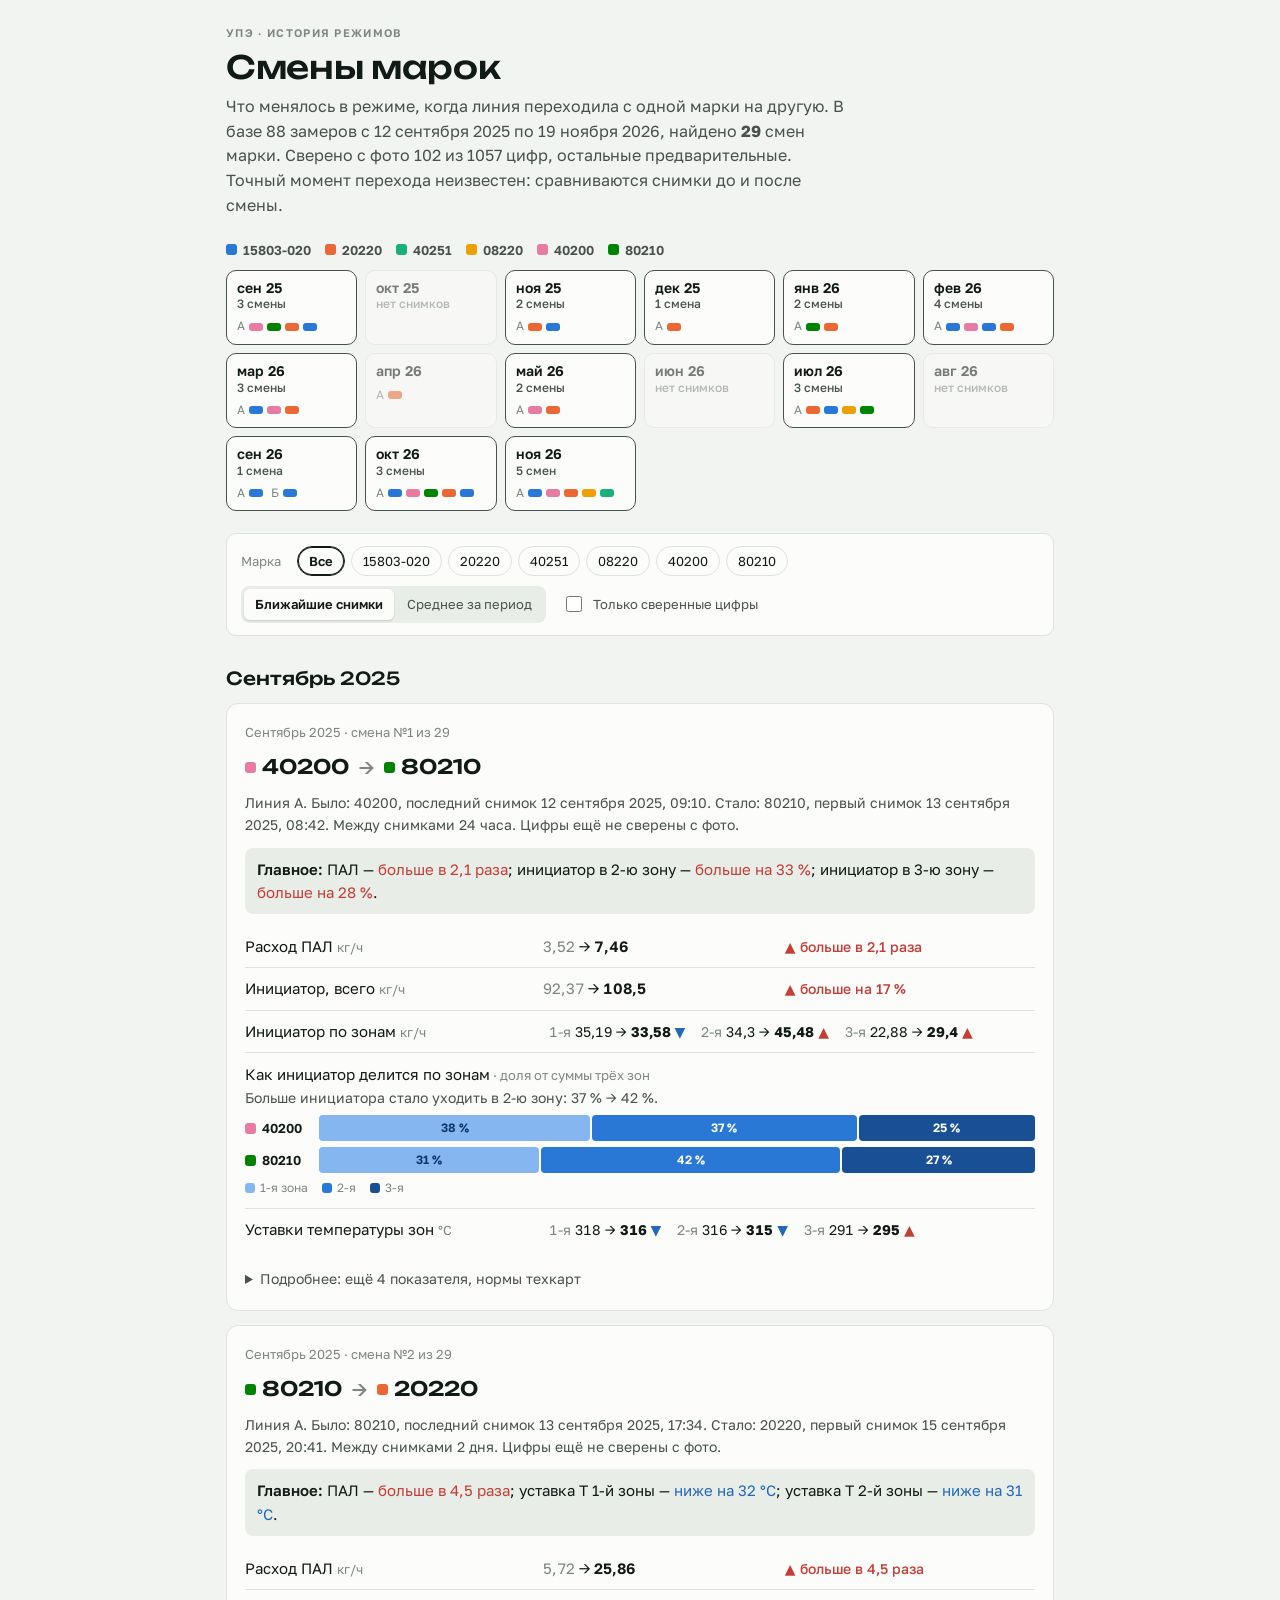
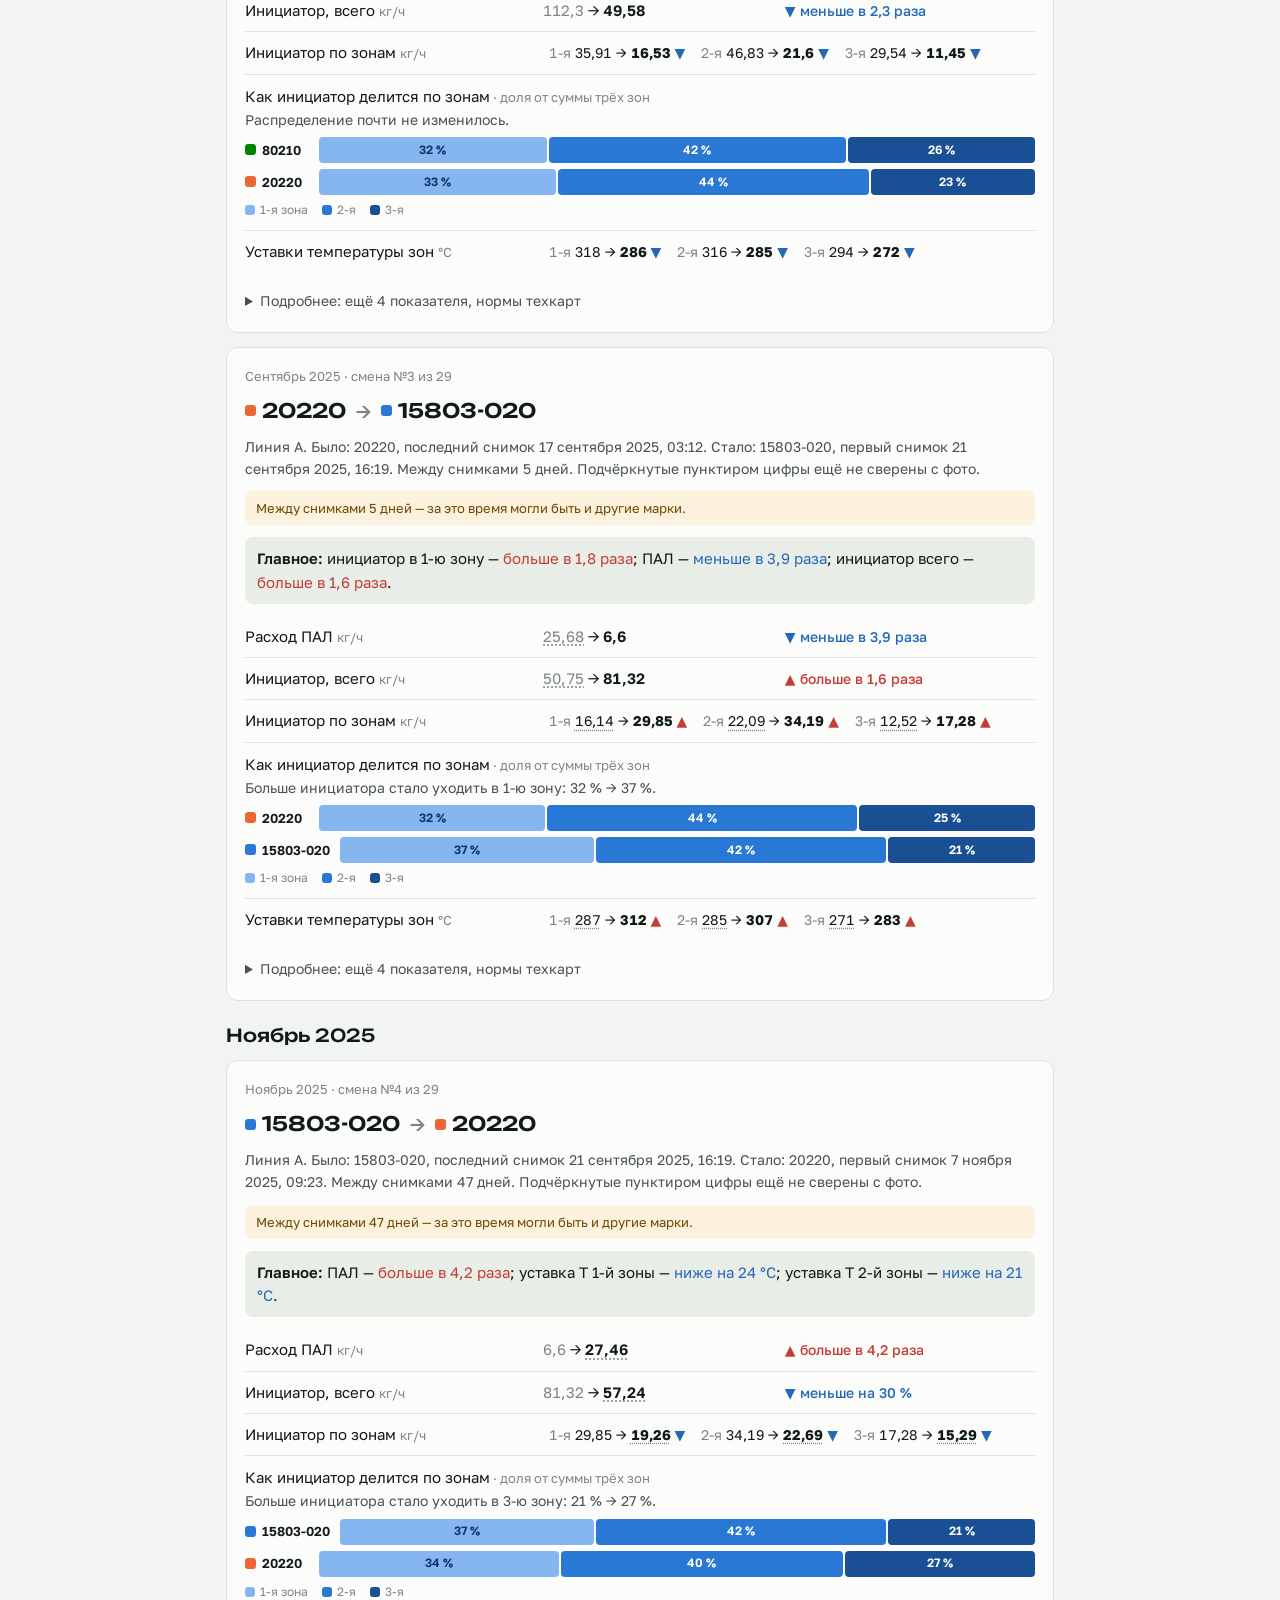
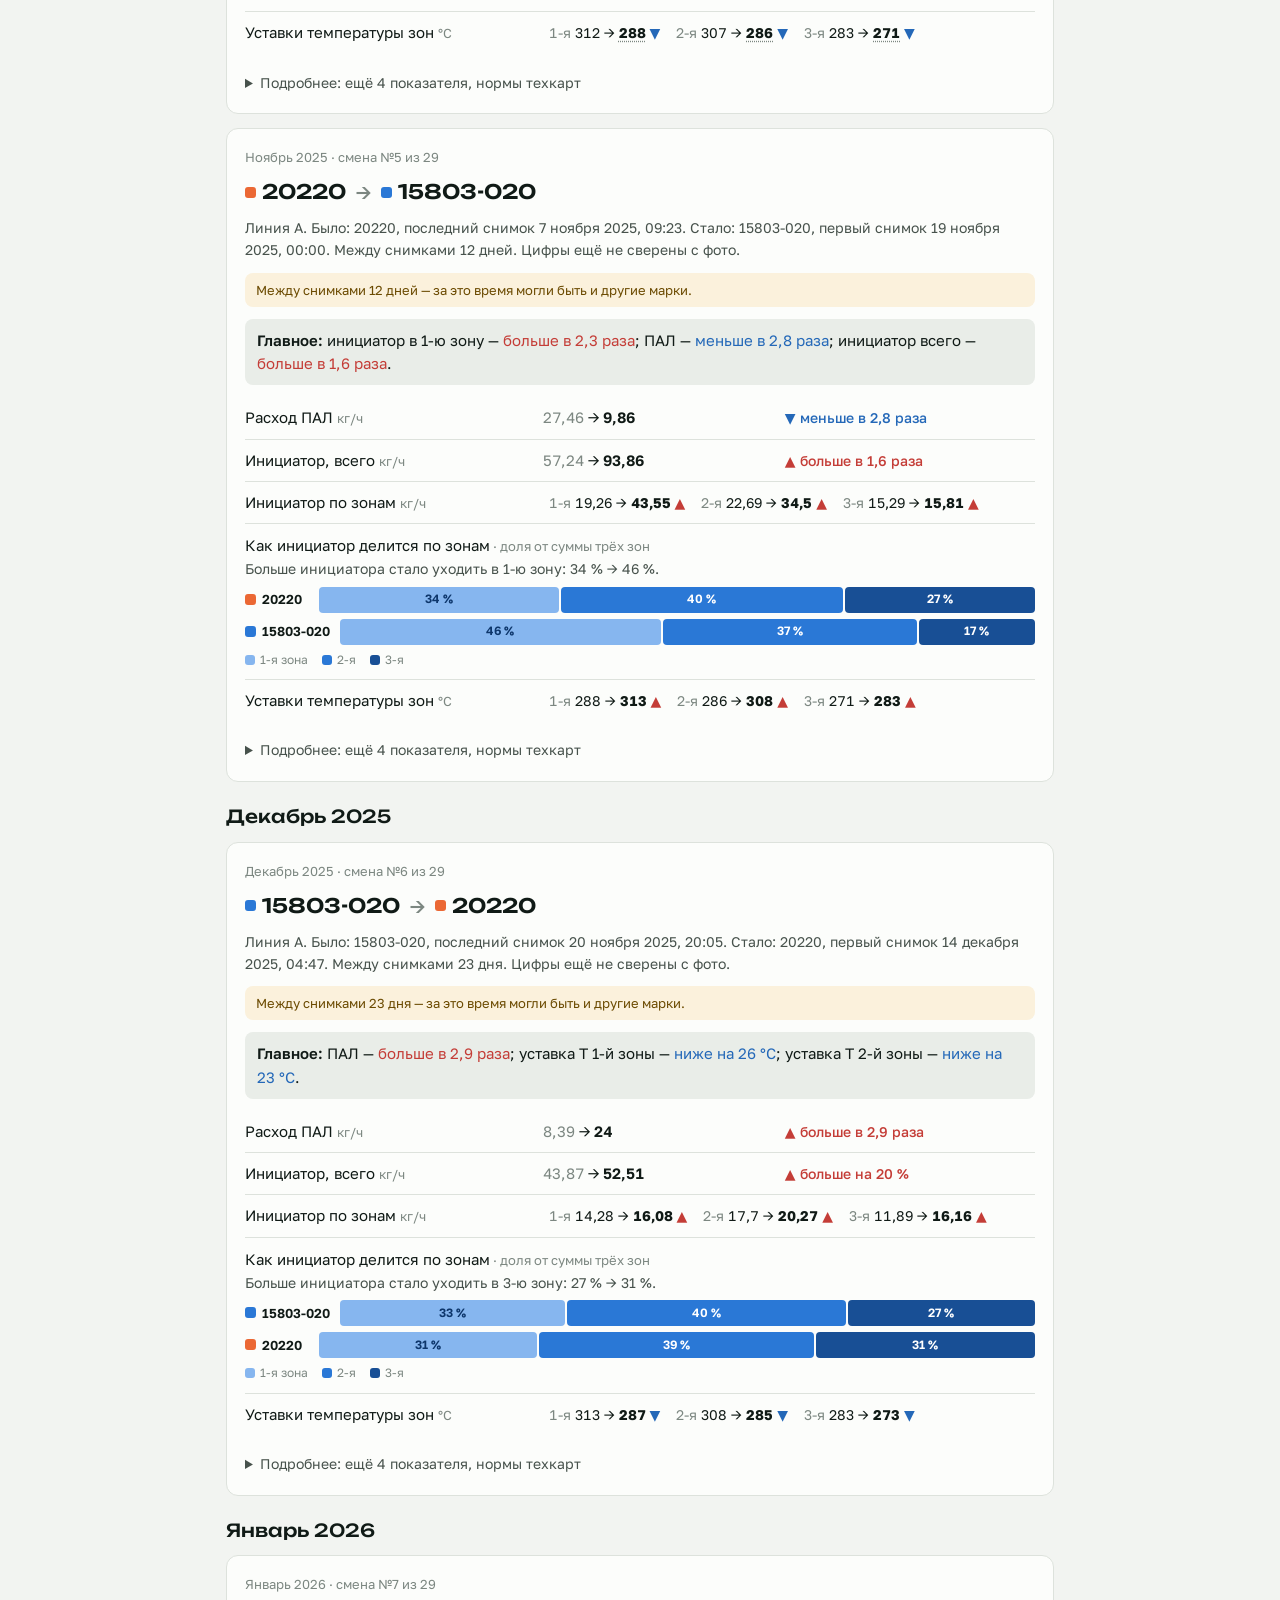
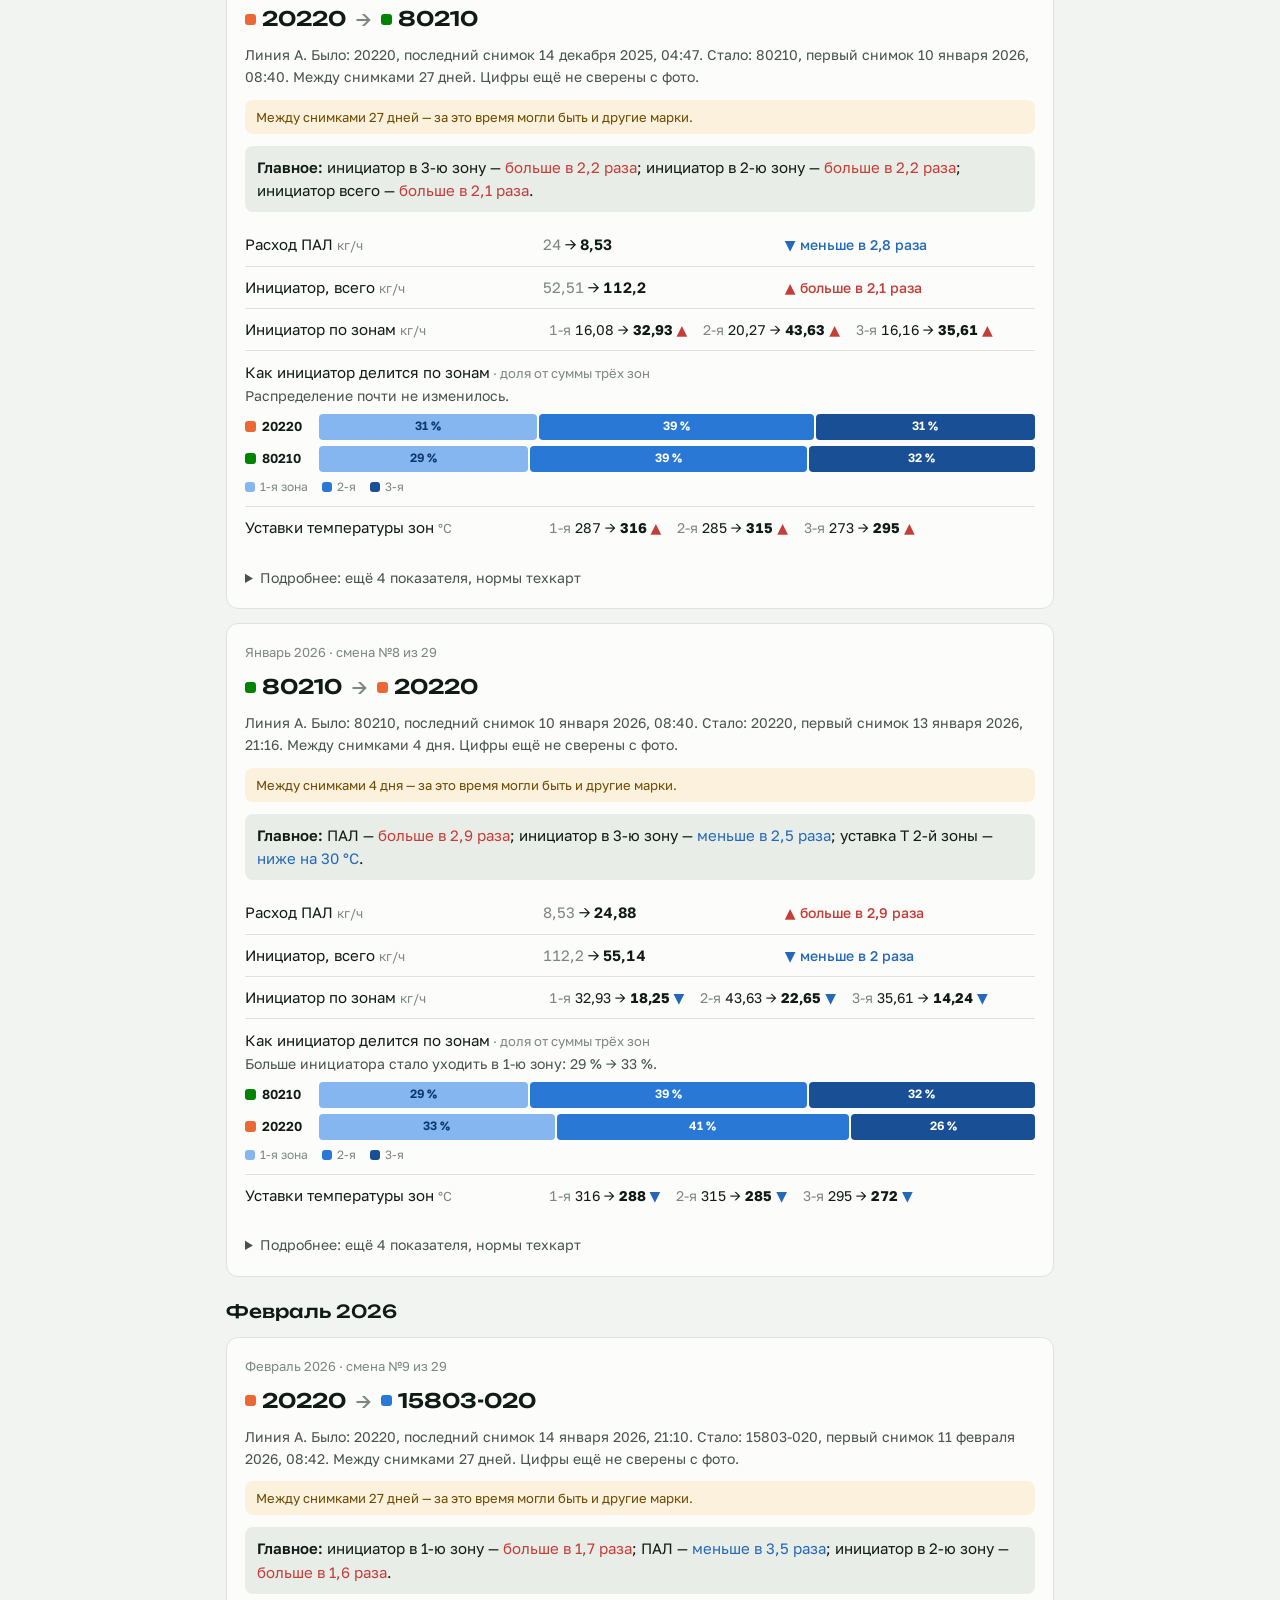
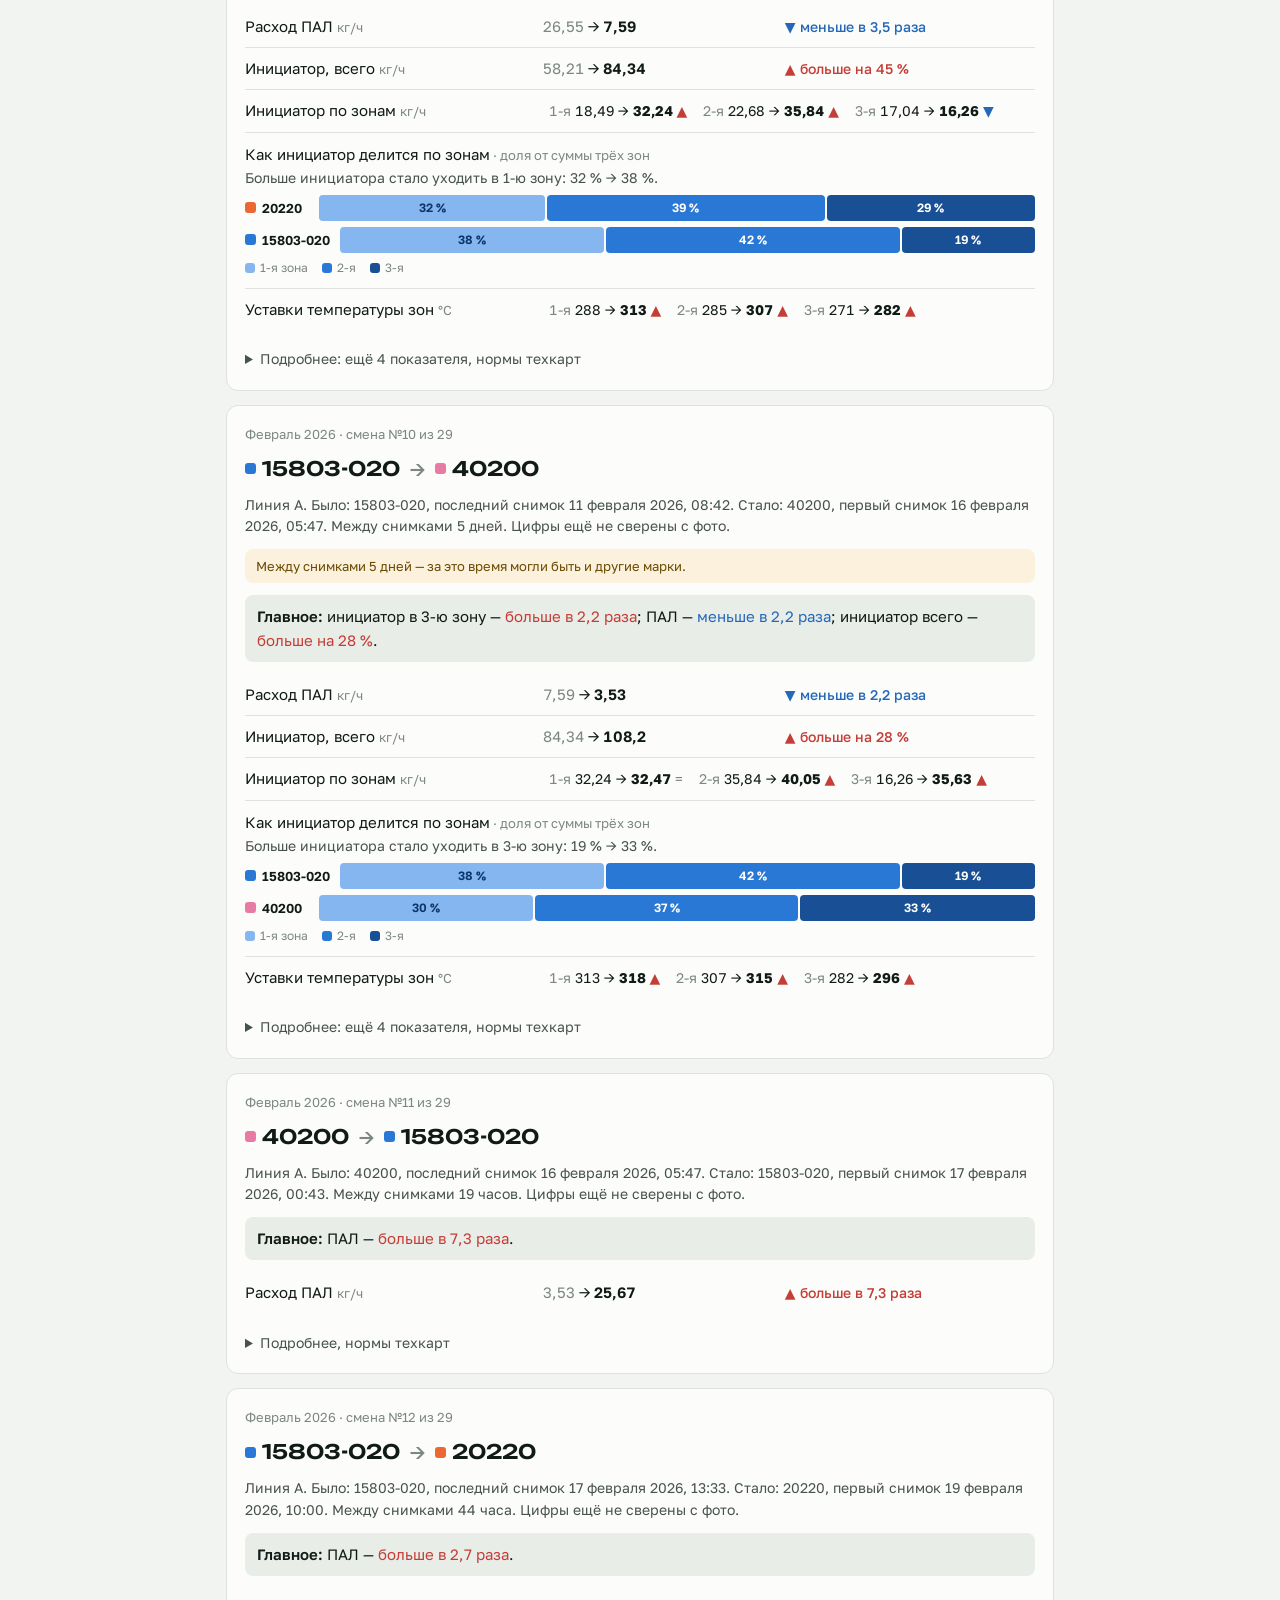
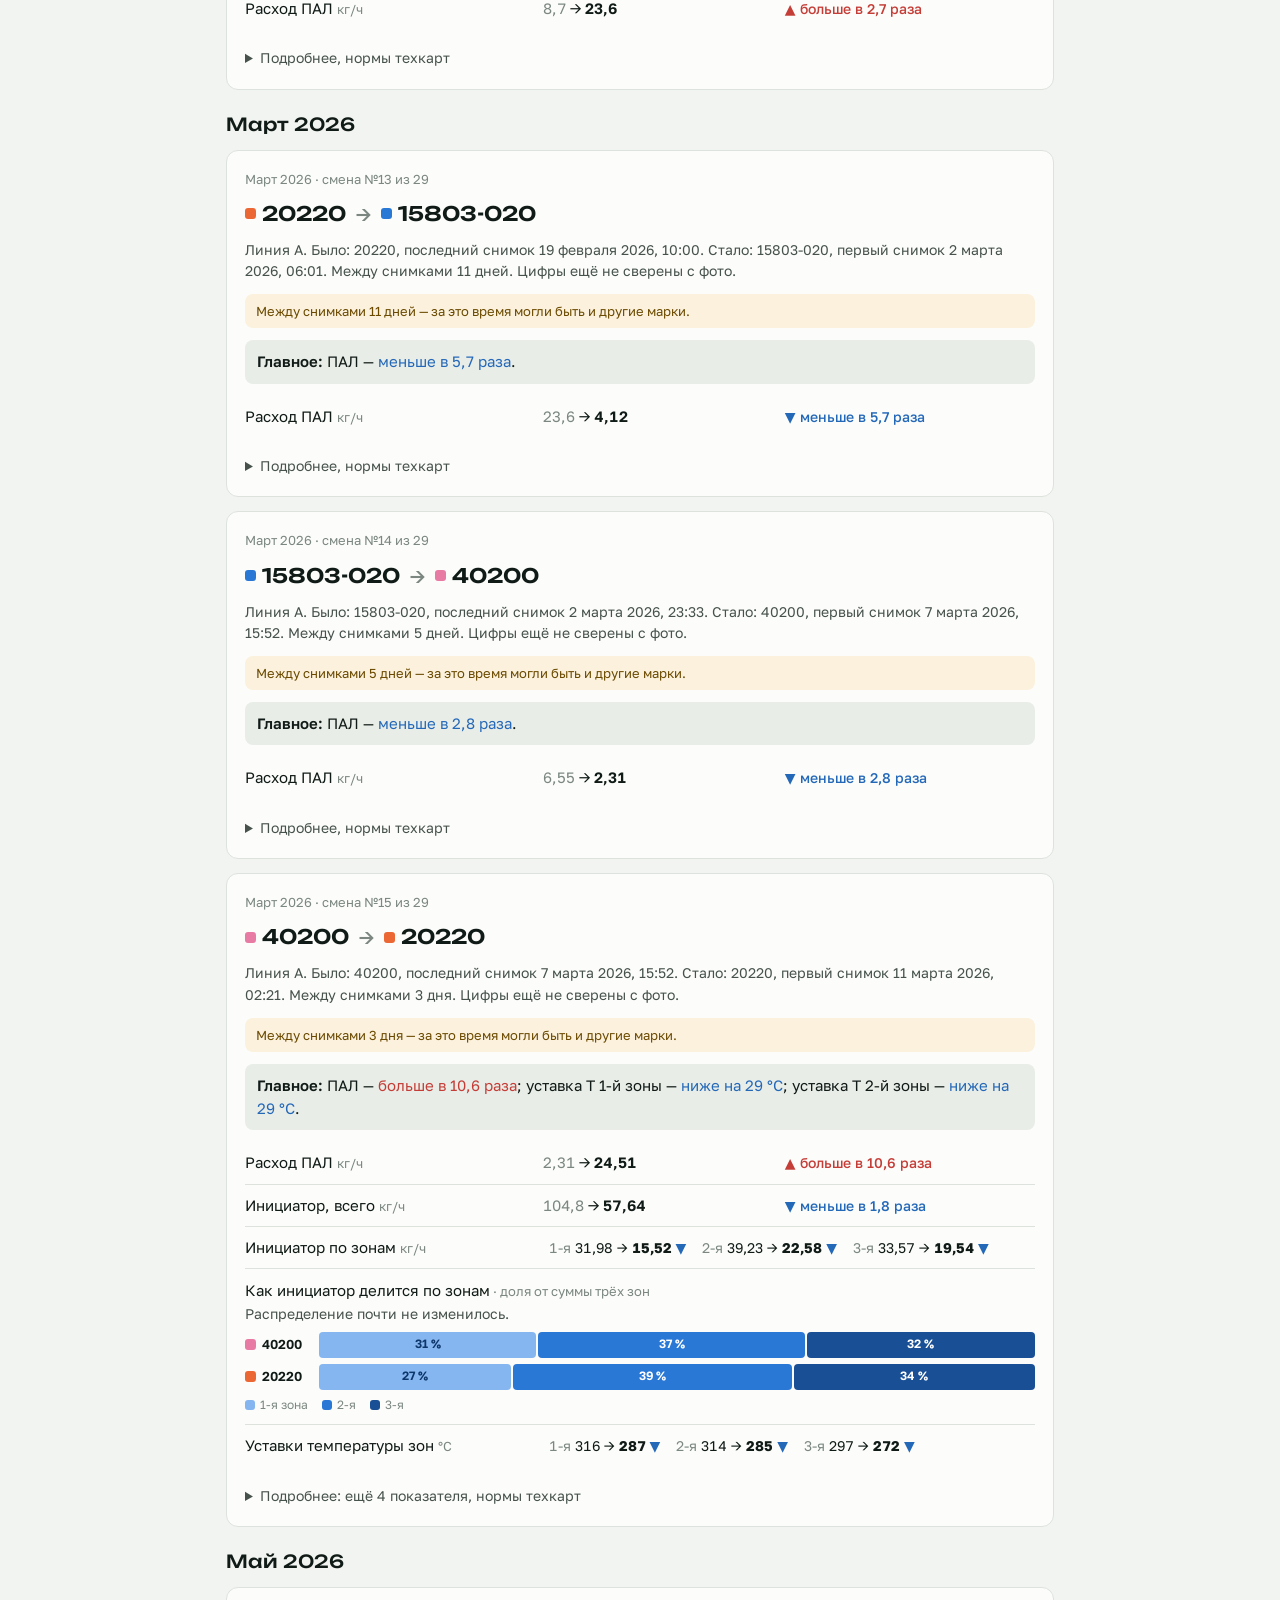
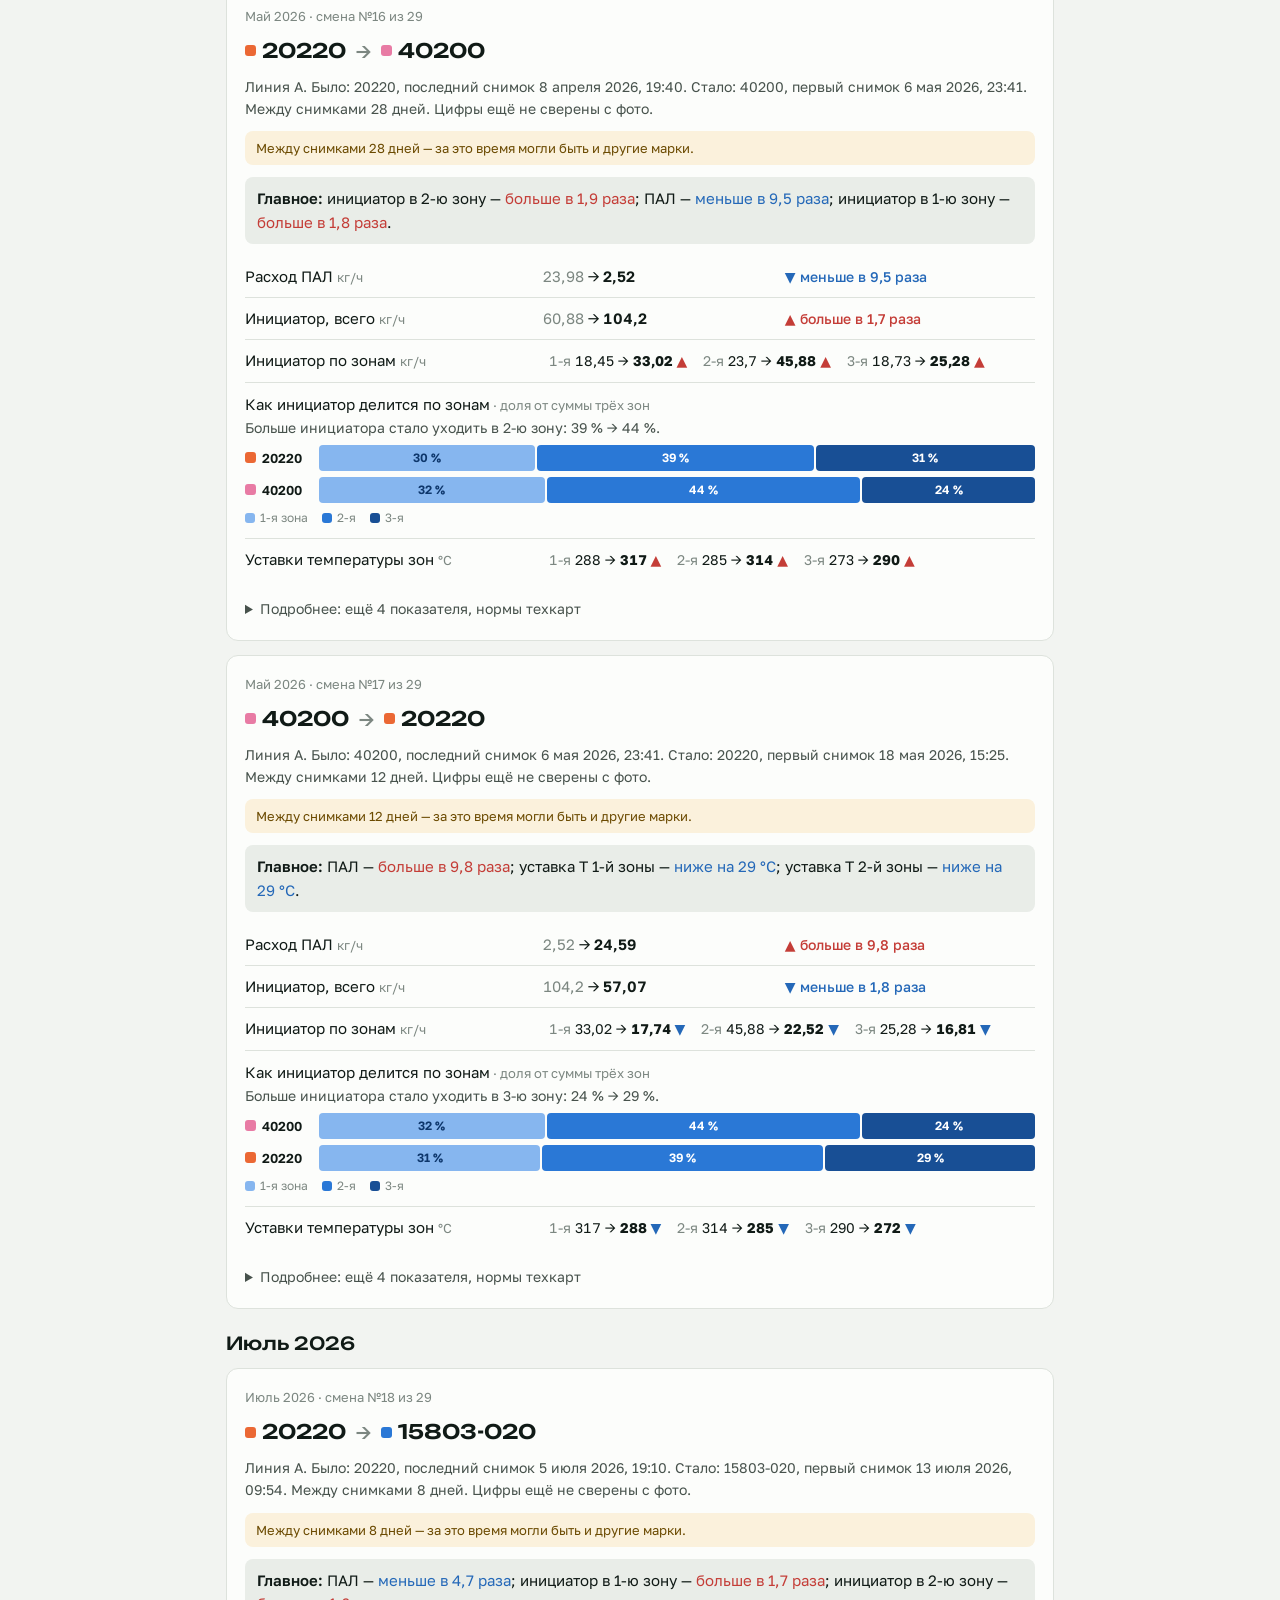
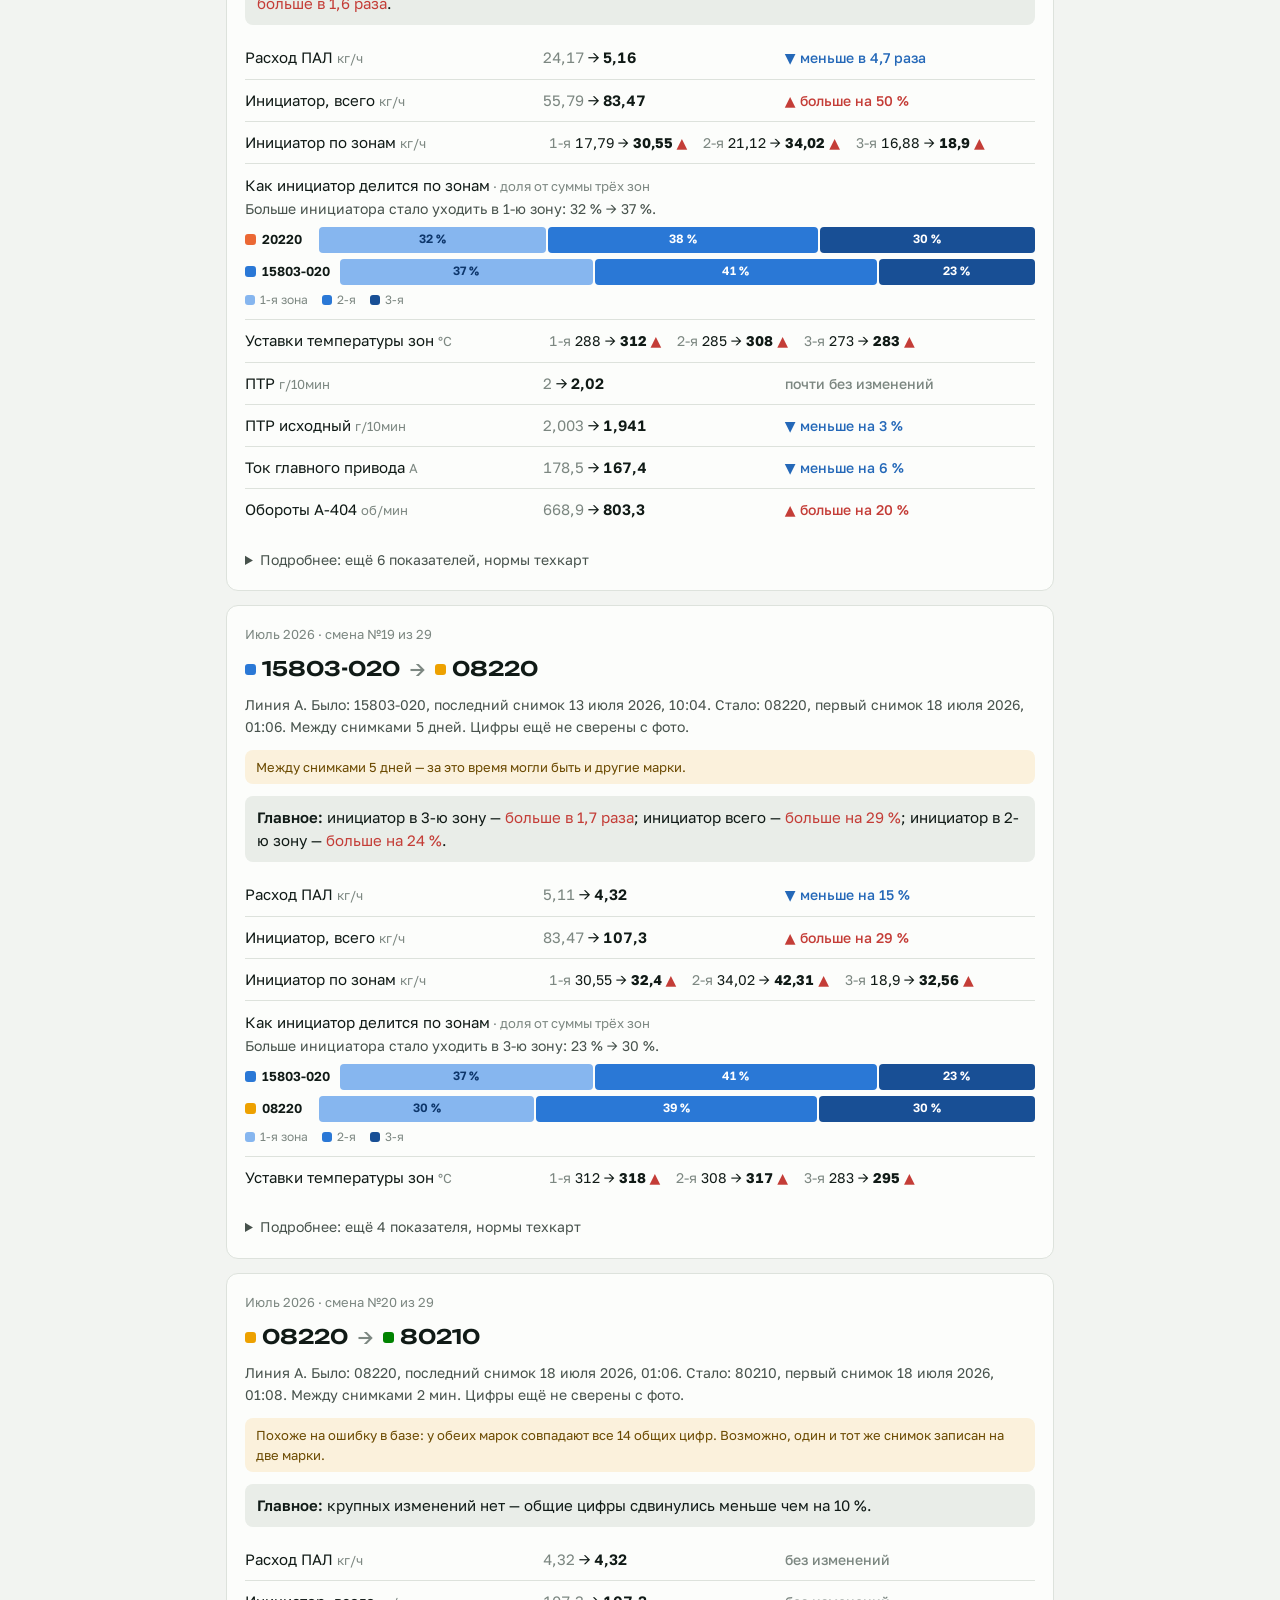
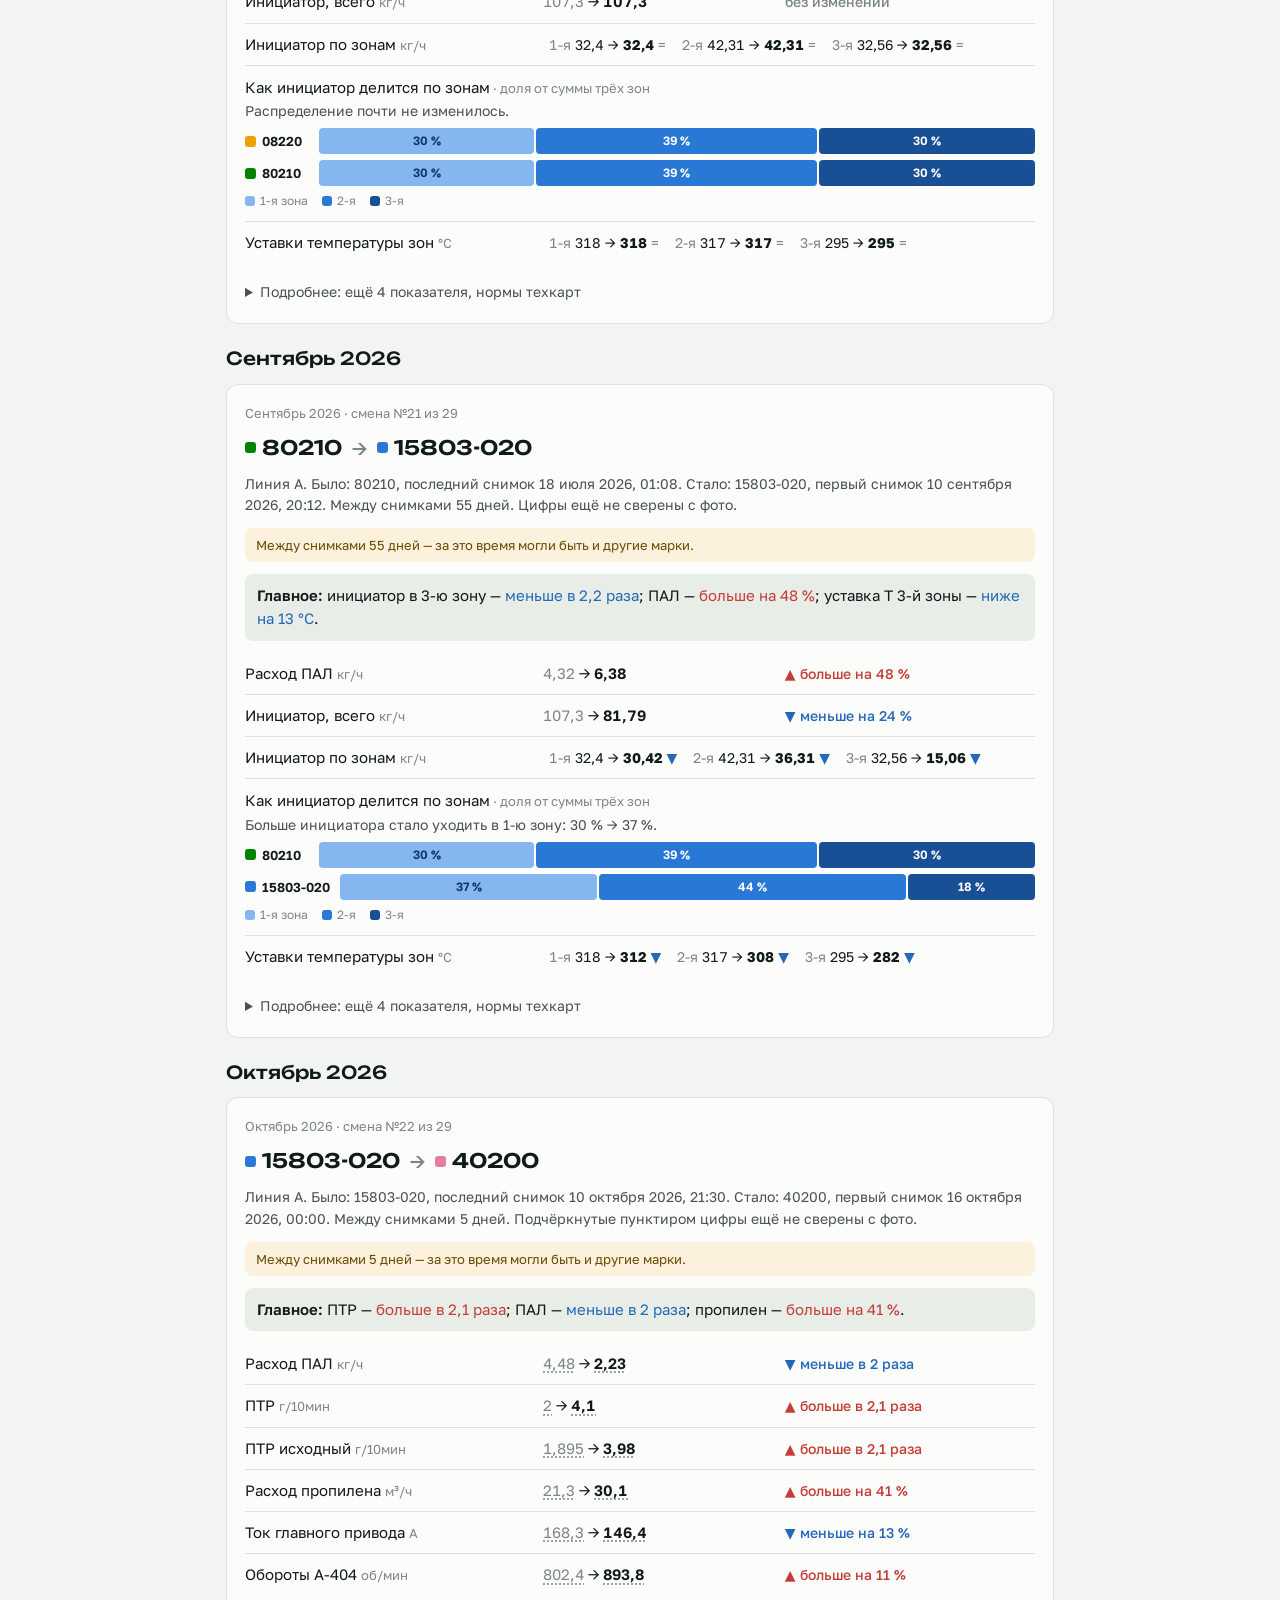
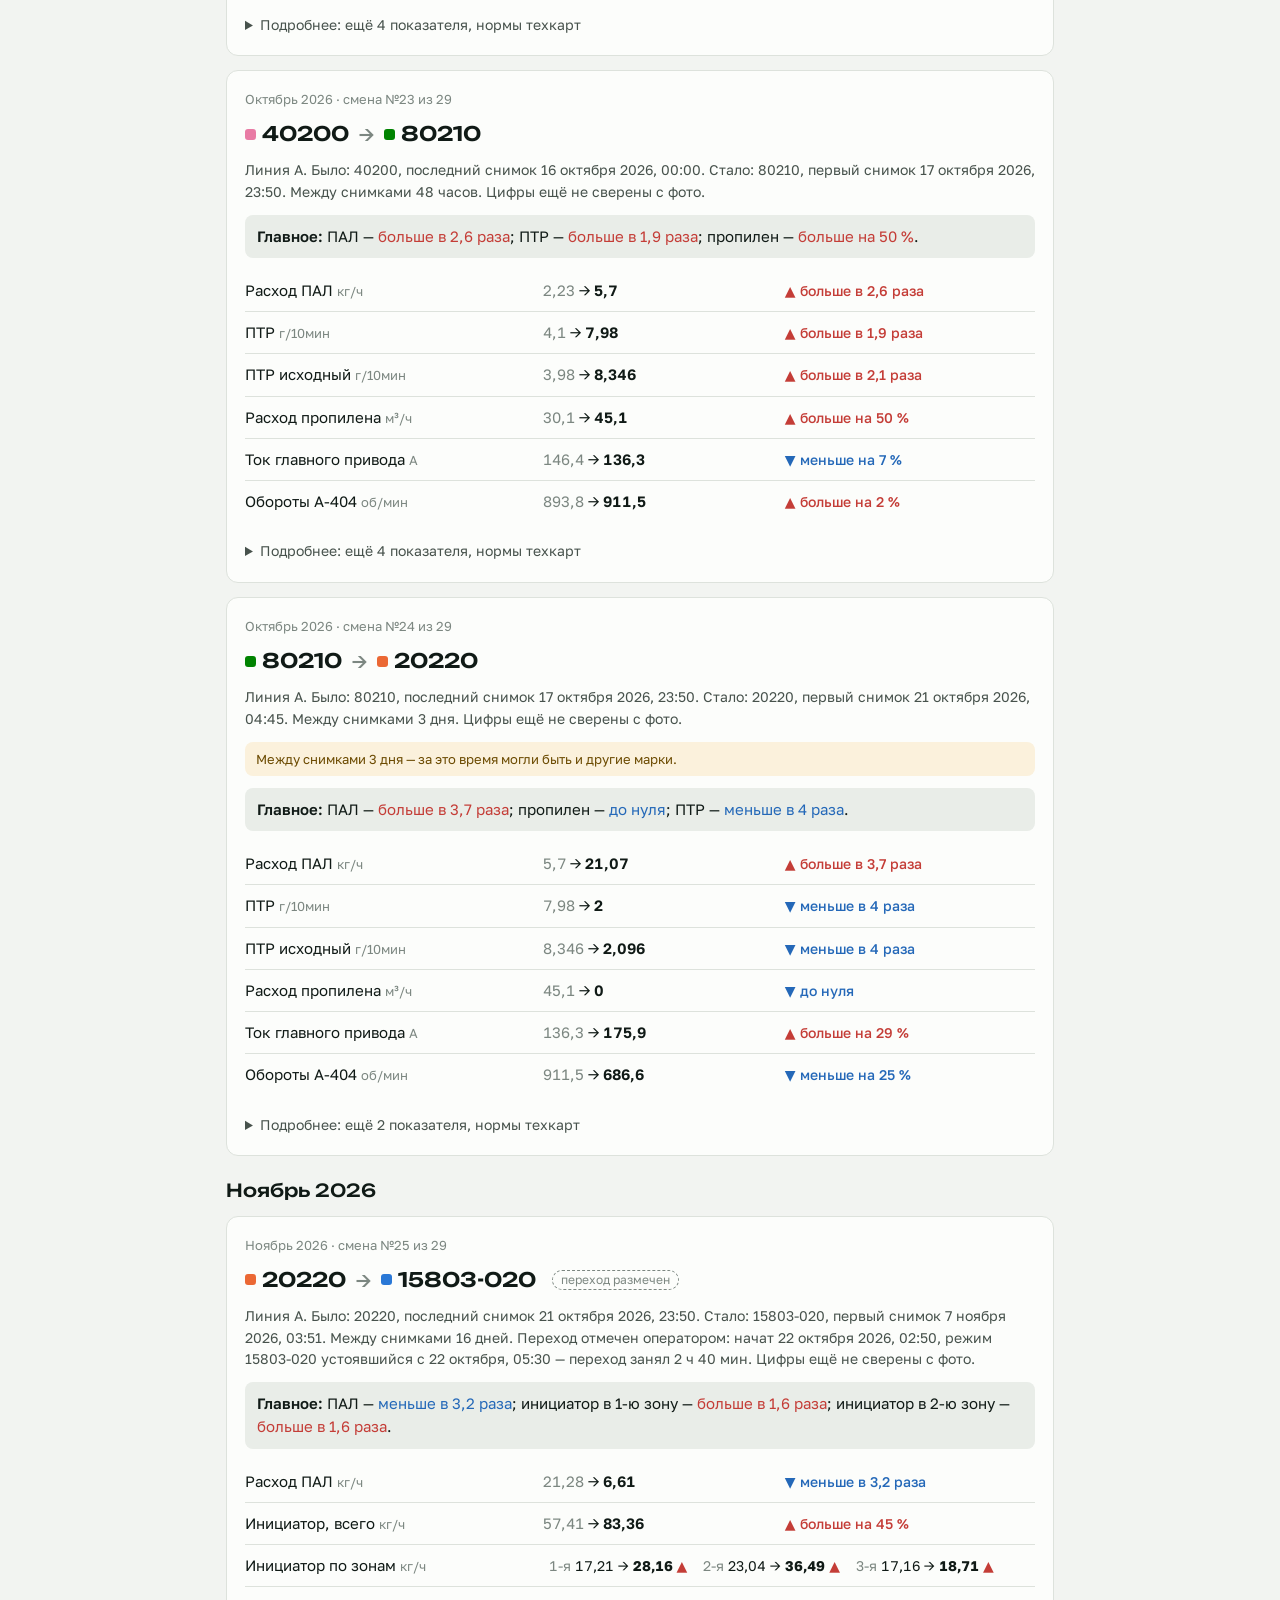
==== commit f661b70c: "Переход 08220 → 40251: ПТР 3,8 в 16:10, давление в реакторе 16:34 Лабораторный ПТР вошёл в норму 402" ====
--- a/output/smeny-marok.html
+++ b/output/smeny-marok.html
@@ -173,7 +173,7 @@
 </div>
 
 <script>
-const D={"generated_at":"2026-11-19T09:18:04+00:00","grades":[{"id":3,"name":"08220"},{"id":1,"name":"15803-020"},{"id":2,"name":"20220"},{"id":4,"name":"40200"},{"id":6,"name":"40251"},{"id":5,"name":"80210"}],"params":[{"key":"production","name":"Производительность","unit":"т/ч","tag":"","group":"Режим и качество","role":"measurement","precision":2},{"key":"pal","name":"Расход ПАЛ","unit":"кг/ч","tag":"F12740A","group":"Режим и качество","role":"measurement","precision":2},{"key":"propylene","name":"Расход пропилена","unit":"","tag":"","group":"Режим и качество","role":"measurement","precision":2},{"key":"mfi","name":"ПТР","unit":"","tag":"","group":"Режим и качество","role":"lab","precision":2},{"key":"ethylene","name":"Свежий этилен","unit":"","tag":"FIR11004","group":"Свежий этилен","role":"measurement","precision":2},{"key":"drive_current","name":"Ток главного привода","unit":"А","tag":"EIE-A404","group":"Экструзия","role":"measurement","precision":2},{"key":"water_temperature","name":"Температура горячей воды","unit":"°C","tag":"","group":"Горячая вода","role":"measurement","precision":2},{"key":"t14069","name":"Температура T14069","unit":"°C","tag":"T14069","group":"Реактор","role":"measurement","precision":2},{"key":"initiator1","name":"Инициатор, измеренный расход · зона 1","unit":"","tag":"","group":"Инициатор по зонам","role":"measurement","precision":2},{"key":"suutp_flow1","name":"Инициатор, расчёт СУУТП · зона 1","unit":"","tag":"","group":"Инициатор по зонам","role":"suutp","precision":2},{"key":"peak1","name":"Максимальная температура · зона 1","unit":"°C","tag":"","group":"Реактор","role":"measurement","precision":2},{"key":"initiator2","name":"Инициатор, измеренный расход · зона 2","unit":"","tag":"","group":"Инициатор по зонам","role":"measurement","precision":2},{"key":"suutp_flow2","name":"Инициатор, расчёт СУУТП · зона 2","unit":"","tag":"","group":"Инициатор по зонам","role":"suutp","precision":2},{"key":"peak2","name":"Максимальная температура · зона 2","unit":"°C","tag":"","group":"Реактор","role":"measurement","precision":2},{"key":"initiator3","name":"Инициатор, измеренный расход · зона 3","unit":"","tag":"","group":"Инициатор по зонам","role":"measurement","precision":2},{"key":"suutp_flow3","name":"Инициатор, расчёт СУУТП · зона 3","unit":"","tag":"","group":"Инициатор по зонам","role":"suutp","precision":2},{"key":"peak3","name":"Максимальная температура · зона 3","unit":"°C","tag":"","group":"Реактор","role":"measurement","precision":2},{"key":"load","name":"Нагрузка на гл. привод","unit":"","tag":"EIE-A404","group":"Режим и качество","role":"measurement","precision":2},{"key":"prod","name":"Производительность","unit":"т/ч","tag":"техкарта","group":"Режим и качество","role":"measurement","precision":2},{"key":"rpm","name":"Обороты А-404","unit":"об/мин","tag":"SI17711","group":"Режим и качество","role":"measurement","precision":2},{"key":"pal_sp","name":"Уставка ПАЛ","unit":"кг/ч","tag":"FIC12740A","group":"Режим и качество","role":"setpoint","precision":2},{"key":"c3_flow","name":"Расход пропилена","unit":"м³/ч","tag":"FIC10065","group":"Режим и качество","role":"measurement","precision":2},{"key":"mfr","name":"ПТР","unit":"г/10мин","tag":"ПТР428","group":"Режим и качество","role":"measurement","precision":2},{"key":"mfr_raw","name":"ПТР исходный","unit":"г/10мин","tag":"ПТР428","group":"Режим и качество","role":"measurement","precision":3},{"key":"mfr_est","name":"ПТР виртуальный анализатор","unit":"г/10мин","tag":"EST_LA_MI","group":"Режим и качество","role":"suutp","precision":3},{"key":"mfr_lab","name":"ПТР по лаборатории","unit":"г/10мин","tag":"лаб.","group":"Режим и качество","role":"lab","precision":2},{"key":"dens_est","name":"Плотность расчётная","unit":"г/см³","tag":"EST_LA_DEN","group":"Режим и качество","role":"suutp","precision":4},{"key":"vgvd","name":"Давление ВГВД","unit":"МПа","tag":"PC15714","group":"Режим и качество","role":"measurement","precision":2},{"key":"fnd","name":"Расход на ФНД","unit":"","tag":"F10703A","group":"Режим и качество","role":"measurement","precision":2},{"key":"pn_p","name":"Давление пневмотранспорта","unit":"кПа","tag":"PI-51149_A","group":"Режим и качество","role":"measurement","precision":2},{"key":"r_p","name":"Давление в реакторе","unit":"МПа","tag":"P14002","group":"Реактор","role":"measurement","precision":2},{"key":"r_p2","name":"Давление 2-го плунжера","unit":"МПа","tag":"P14026","group":"Реактор","role":"measurement","precision":2},{"key":"valve","name":"Задание клапана выхода","unit":"%","tag":"гл. р-р","group":"Реактор","role":"setpoint","precision":2},{"key":"t_start","name":"Т точки начала реакции","unit":"°C","tag":"T14007","group":"Реактор","role":"measurement","precision":2},{"key":"t_mix","name":"Т в точке смешения","unit":"°C","tag":"TIRCAE14033","group":"Реактор","role":"measurement","precision":2},{"key":"t1_max","name":"Пик 1-й зоны","unit":"°C","tag":"T1A_MAX","group":"Реактор","role":"measurement","precision":2},{"key":"t2_max","name":"Пик 2-й зоны","unit":"°C","tag":"T2A_MAX","group":"Реактор","role":"measurement","precision":2},{"key":"t3_max","name":"Пик 3-й зоны","unit":"°C","tag":"T3A_MAX","group":"Реактор","role":"measurement","precision":2},{"key":"z1_f","name":"Инициатор в 1-ю зону","unit":"кг/ч","tag":"А-302","group":"Инициатор по зонам","role":"measurement","precision":2},{"key":"z1_sp","name":"Уставка Т 1-й зоны","unit":"°C","tag":"А-329","group":"Инициатор по зонам","role":"setpoint","precision":2},{"key":"z1_t","name":"Тмакс 1-й зоны","unit":"°C","tag":"А-329","group":"Инициатор по зонам","role":"measurement","precision":2},{"key":"z1_out","name":"Выход клапана 1-й зоны","unit":"%","tag":"А-329","group":"Инициатор по зонам","role":"controller_output","precision":2},{"key":"z2_f","name":"Инициатор во 2-ю зону","unit":"кг/ч","tag":"А-305","group":"Инициатор по зонам","role":"measurement","precision":2},{"key":"z2_sp","name":"Уставка Т 2-й зоны","unit":"°C","tag":"А-329","group":"Инициатор по зонам","role":"setpoint","precision":2},{"key":"z2_t","name":"Тмакс 2-й зоны","unit":"°C","tag":"А-329","group":"Инициатор по зонам","role":"measurement","precision":2},{"key":"z2_out","name":"Выход клапана 2-й зоны","unit":"%","tag":"А-329","group":"Инициатор по зонам","role":"controller_output","precision":2},{"key":"z3_f","name":"Инициатор в 3-ю зону","unit":"кг/ч","tag":"А-306","group":"Инициатор по зонам","role":"measurement","precision":2},{"key":"z3_sp","name":"Уставка Т 3-й зоны","unit":"°C","tag":"А-329","group":"Инициатор по зонам","role":"setpoint","precision":2},{"key":"z3_t","name":"Тмакс 3-й зоны","unit":"°C","tag":"А-329","group":"Инициатор по зонам","role":"measurement","precision":2},{"key":"z3_out","name":"Выход клапана 3-й зоны","unit":"%","tag":"А-329","group":"Инициатор по зонам","role":"controller_output","precision":2},{"key":"cidx1","name":"Индекс очищенности 1-й зоны","unit":"","tag":"Cindx_A_zone1","group":"Очищенность зон","role":"measurement","precision":2},{"key":"cidx2","name":"Индекс очищенности 2-й зоны","unit":"","tag":"Cindx_A_zone2","group":"Очищенность зон","role":"measurement","precision":2},{"key":"cidx3","name":"Индекс очищенности 3-й зоны","unit":"","tag":"Cindx_A_zone3","group":"Очищенность зон","role":"measurement","precision":2},{"key":"c2_p","name":"Давление свежего этилена","unit":"МПа","tag":"PIR10071","group":"Свежий этилен и возвратный газ","role":"measurement","precision":3},{"key":"c2_flow","name":"Расход свежего этилена","unit":"м³/ч","tag":"FIR11004","group":"Свежий этилен и возвратный газ","role":"measurement","precision":2},{"key":"vg_flow","name":"Возвратный газ из 2 каскада","unit":"м³/ч","tag":"FIR12002","group":"Свежий этилен и возвратный газ","role":"measurement","precision":2},{"key":"o2","name":"Кислород","unit":"ppm","tag":"Q10073","group":"Свежий этилен и возвратный газ","role":"measurement","precision":2},{"key":"ch4","name":"Метан","unit":"ppm","tag":"Q10072","group":"Свежий этилен и возвратный газ","role":"measurement","precision":2},{"key":"c2h6","name":"Этан","unit":"ppm","tag":"Q10072","group":"Свежий этилен и возвратный газ","role":"measurement","precision":2},{"key":"c2h2","name":"Ацетилен","unit":"ppm","tag":"Q10093","group":"Свежий этилен и возвратный газ","role":"measurement","precision":2},{"key":"c3_vgvd","name":"Пропилен в ВГВД","unit":"%","tag":"QR12033","group":"Свежий этилен и возвратный газ","role":"measurement","precision":3},{"key":"c3_vgnd","name":"Пропилен в ВГНД","unit":"%","tag":"Q10022","group":"Свежий этилен и возвратный газ","role":"measurement","precision":3},{"key":"n2_fnd","name":"Азот на ФНД","unit":"м³/ч","tag":"FIRC11001A","group":"Свежий этилен и возвратный газ","role":"measurement","precision":2},{"key":"a124_rpm","name":"Обороты А-124","unit":"об","tag":"100-315 об","group":"Компрессия","role":"measurement","precision":2},{"key":"a124_p3","name":"А-124, 3-я ступень","unit":"МПа","tag":"P11036","group":"Компрессия","role":"measurement","precision":2},{"key":"ab124_rpm","name":"Обороты АБ-124","unit":"об","tag":"100-280 об","group":"Компрессия","role":"measurement","precision":2},{"key":"a103_p3","name":"А-103, 3-я ступень","unit":"МПа","tag":"P10019","group":"Компрессия","role":"measurement","precision":3},{"key":"a152_p","name":"А-152, 2-я ступень","unit":"МПа","tag":"P12126","group":"Компрессия","role":"measurement","precision":2},{"key":"a171_p","name":"А-171, 2-я ступень","unit":"МПа","tag":"P12326","group":"Компрессия","role":"measurement","precision":2},{"key":"a152_cap","name":"Производительность А-152","unit":"","tag":"CP_1A_152","group":"Компрессия","role":"measurement","precision":2},{"key":"a171_cap","name":"Производительность А-171","unit":"","tag":"CP_1A_171","group":"Компрессия","role":"measurement","precision":2},{"key":"hw_f302","name":"Расход воды в 1-ю зону","unit":"м³/ч","tag":"FIRC13032","group":"Горячая вода","role":"measurement","precision":2},{"key":"hw_f305","name":"Расход воды во 2-ю зону","unit":"м³/ч","tag":"FIRC13033","group":"Горячая вода","role":"measurement","precision":2},{"key":"hw_f306","name":"Расход воды в 3-ю зону","unit":"м³/ч","tag":"FIRC13034","group":"Горячая вода","role":"measurement","precision":2},{"key":"hw_f307","name":"Расход на А-307","unit":"м³/ч","tag":"FIRC13035","group":"Горячая вода","role":"measurement","precision":2},{"key":"hw_f308","name":"Расход на А-308","unit":"м³/ч","tag":"FIRC13036","group":"Горячая вода","role":"measurement","precision":2},{"key":"hw_pz1","name":"Давление воды после 1-й зоны","unit":"МПа","tag":"PIR13037","group":"Горячая вода","role":"measurement","precision":2},{"key":"hw_pz2","name":"Давление воды после 2-й зоны","unit":"МПа","tag":"PIR13038","group":"Горячая вода","role":"measurement","precision":2},{"key":"hw_pz3","name":"Давление воды после 3-й зоны","unit":"МПа","tag":"PIR13030a","group":"Горячая вода","role":"measurement","precision":2},{"key":"hw_p307","name":"Давление на А-307","unit":"МПа","tag":"PIR13039","group":"Горячая вода","role":"measurement","precision":2},{"key":"hw_p308","name":"Давление на А-308","unit":"МПа","tag":"PIR13040","group":"Горячая вода","role":"measurement","precision":2},{"key":"hw_tz1","name":"Обратная вода 1-й зоны","unit":"°C","tag":"T14091","group":"Горячая вода","role":"measurement","precision":2},{"key":"hw_tz2","name":"Обратная вода 2-й зоны","unit":"°C","tag":"T14092","group":"Горячая вода","role":"measurement","precision":2},{"key":"hw_tz3","name":"Обратная вода 3-й зоны","unit":"°C","tag":"T14093","group":"Горячая вода","role":"measurement","precision":2},{"key":"hw_p1","name":"Давление в А-602/1","unit":"МПа","tag":"PIRCA13001","group":"Горячая вода","role":"measurement","precision":2},{"key":"hw_l1","name":"Уровень в А-602/1","unit":"мм","tag":"LIRCAE13002","group":"Горячая вода","role":"measurement","precision":2},{"key":"hw_p2","name":"Давление в А-602/2","unit":"МПа","tag":"PIRCA13029","group":"Горячая вода","role":"measurement","precision":2},{"key":"hw_l2","name":"Уровень в А-602/2","unit":"мм","tag":"LIRCAE13030","group":"Горячая вода","role":"measurement","precision":2},{"key":"hw_t100","name":"Температура на выходе из АВО","unit":"°C","tag":"TIRA13100","group":"Горячая вода","role":"measurement","precision":2},{"key":"hw_t43","name":"Температура TIR13043","unit":"°C","tag":"TIR13043","group":"Горячая вода","role":"measurement","precision":2},{"key":"hw_t503","name":"Температура TIRCA13503","unit":"°C","tag":"TIRCA13503","group":"Горячая вода","role":"measurement","precision":2},{"key":"hw_t504","name":"Температура TIRCA13504","unit":"°C","tag":"TIRCA13504","group":"Горячая вода","role":"measurement","precision":2},{"key":"ovd_p","name":"Давление ОВД","unit":"МПа","tag":"PR14705","group":"Выгрузка и грануляция","role":"measurement","precision":2},{"key":"ond_p","name":"Давление ОНД","unit":"МПа","tag":"P16706","group":"Выгрузка и грануляция","role":"measurement","precision":4},{"key":"a401_t","name":"Температура А-401","unit":"°C","tag":"TI14724","group":"Выгрузка и грануляция","role":"measurement","precision":2},{"key":"lv_pos","name":"Положение LV-14702","unit":"%","tag":"LZI14702","group":"Выгрузка и грануляция","role":"measurement","precision":2},{"key":"ex_c2","name":"Т 2-го цилиндра экструдера","unit":"°C","tag":"экструзия","group":"Экструзия","role":"measurement","precision":2},{"key":"ex_c3","name":"Т 3-го цилиндра экструдера","unit":"°C","tag":"экструзия","group":"Экструзия","role":"measurement","precision":2},{"key":"ex_c4","name":"Т 4-го цилиндра экструдера","unit":"°C","tag":"экструзия","group":"Экструзия","role":"measurement","precision":2},{"key":"ex_die","name":"Температура фильеры","unit":"°C","tag":"экструзия","group":"Экструзия","role":"measurement","precision":2}],"observations":[{"id":52,"grade":4,"line":"A","ts":"2025-09-12T09:10:19","doc":null,"steady":null,"mixed":false},{"id":47,"grade":5,"line":"A","ts":"2025-09-13T08:42:04","doc":8,"steady":null,"mixed":false},{"id":48,"grade":5,"line":"A","ts":"2025-09-13T17:34:51","doc":8,"steady":null,"mixed":false},{"id":42,"grade":2,"line":"A","ts":"2025-09-15T20:41:17","doc":null,"steady":null,"mixed":false},{"id":43,"grade":2,"line":"A","ts":"2025-09-17T03:12:37","doc":null,"steady":null,"mixed":false},{"id":3,"grade":1,"line":"A","ts":"2025-09-21T16:19:00","doc":1,"steady":null,"mixed":false},{"id":44,"grade":2,"line":"A","ts":"2025-11-07T09:23:21","doc":null,"steady":null,"mixed":false},{"id":4,"grade":1,"line":"A","ts":"2025-11-19T00:00:00","doc":null,"steady":null,"mixed":false},{"id":5,"grade":1,"line":"A","ts":"2025-11-19T04:40:07","doc":null,"steady":null,"mixed":false},{"id":21,"grade":1,"line":"A","ts":"2025-11-19T19:14:00","doc":1,"steady":null,"mixed":false},{"id":27,"grade":1,"line":"A","ts":"2025-11-19T19:19:00","doc":1,"steady":null,"mixed":false},{"id":22,"grade":1,"line":"A","ts":"2025-11-19T20:20:30","doc":1,"steady":null,"mixed":false},{"id":23,"grade":1,"line":"A","ts":"2025-11-20T16:05:34","doc":1,"steady":null,"mixed":false},{"id":24,"grade":1,"line":"A","ts":"2025-11-20T17:14:30","doc":1,"steady":null,"mixed":false},{"id":25,"grade":1,"line":"A","ts":"2025-11-20T19:06:06","doc":1,"steady":null,"mixed":false},{"id":26,"grade":1,"line":"A","ts":"2025-11-20T20:05:28","doc":1,"steady":null,"mixed":false},{"id":45,"grade":2,"line":"A","ts":"2025-12-14T04:47:40","doc":null,"steady":null,"mixed":false},{"id":49,"grade":5,"line":"A","ts":"2026-01-10T08:40:51","doc":8,"steady":null,"mixed":false},{"id":40,"grade":2,"line":"A","ts":"2026-01-13T21:16:39","doc":null,"steady":null,"mixed":false},{"id":41,"grade":2,"line":"A","ts":"2026-01-14T21:10:43","doc":null,"steady":null,"mixed":false},{"id":6,"grade":1,"line":"A","ts":"2026-02-11T08:42:01","doc":null,"steady":null,"mixed":false},{"id":53,"grade":4,"line":"A","ts":"2026-02-16T05:47:50","doc":null,"steady":null,"mixed":false},{"id":12,"grade":1,"line":"A","ts":"2026-02-17T00:43:20","doc":1,"steady":null,"mixed":false},{"id":13,"grade":1,"line":"A","ts":"2026-02-17T06:48:50","doc":1,"steady":null,"mixed":false},{"id":14,"grade":1,"line":"A","ts":"2026-02-17T08:36:21","doc":1,"steady":null,"mixed":false},{"id":15,"grade":1,"line":"A","ts":"2026-02-17T13:33:29","doc":1,"steady":null,"mixed":false},{"id":36,"grade":2,"line":"A","ts":"2026-02-19T10:00:09","doc":null,"steady":null,"mixed":false},{"id":17,"grade":1,"line":"A","ts":"2026-03-02T06:01:49","doc":1,"steady":null,"mixed":false},{"id":18,"grade":1,"line":"A","ts":"2026-03-02T07:23:43","doc":1,"steady":null,"mixed":false},{"id":19,"grade":1,"line":"A","ts":"2026-03-02T10:36:48","doc":1,"steady":null,"mixed":false},{"id":20,"grade":1,"line":"A","ts":"2026-03-02T13:49:46","doc":1,"steady":null,"mixed":false},{"id":16,"grade":1,"line":"A","ts":"2026-03-02T23:33:42","doc":1,"steady":null,"mixed":false},{"id":50,"grade":4,"line":"A","ts":"2026-03-07T15:52:55","doc":null,"steady":null,"mixed":false},{"id":37,"grade":2,"line":"A","ts":"2026-03-11T02:21:38","doc":null,"steady":null,"mixed":false},{"id":38,"grade":2,"line":"A","ts":"2026-04-08T19:40:34","doc":null,"steady":null,"mixed":false},{"id":51,"grade":4,"line":"A","ts":"2026-05-06T23:41:25","doc":null,"steady":null,"mixed":false},{"id":39,"grade":2,"line":"A","ts":"2026-05-18T15:25:05","doc":null,"steady":null,"mixed":false},{"id":33,"grade":2,"line":"A","ts":"2026-05-18T15:25:23","doc":null,"steady":null,"mixed":false},{"id":34,"grade":2,"line":"A","ts":"2026-07-05T19:08:07","doc":null,"steady":null,"mixed":false},{"id":35,"grade":2,"line":"A","ts":"2026-07-05T19:10:27","doc":null,"steady":null,"mixed":false},{"id":7,"grade":1,"line":"A","ts":"2026-07-13T09:54:08","doc":null,"steady":null,"mixed":false},{"id":8,"grade":1,"line":"A","ts":"2026-07-13T09:56:17","doc":null,"steady":null,"mixed":false},{"id":9,"grade":1,"line":"A","ts":"2026-07-13T10:04:44","doc":null,"steady":null,"mixed":false},{"id":46,"grade":3,"line":"A","ts":"2026-07-18T01:06:48","doc":null,"steady":null,"mixed":false},{"id":54,"grade":5,"line":"A","ts":"2026-07-18T01:08:50","doc":null,"steady":null,"mixed":false},{"id":10,"grade":1,"line":"A","ts":"2026-09-10T20:12:12","doc":null,"steady":null,"mixed":false},{"id":11,"grade":1,"line":"A","ts":"2026-09-10T22:33:26","doc":null,"steady":null,"mixed":false},{"id":28,"grade":1,"line":"A","ts":"2026-09-15T11:15:13","doc":1,"steady":null,"mixed":false},{"id":29,"grade":1,"line":"A","ts":"2026-09-15T11:15:21","doc":1,"steady":null,"mixed":false},{"id":30,"grade":1,"line":"A","ts":"2026-09-15T11:15:26","doc":1,"steady":null,"mixed":false},{"id":2,"grade":1,"line":"A","ts":"2026-09-19T07:45:00","doc":1,"steady":null,"mixed":false},{"id":1,"grade":1,"line":"A","ts":"2026-09-20T07:03:00","doc":1,"steady":null,"mixed":false},{"id":60,"grade":1,"line":"A","ts":"2026-10-08T07:00:00","doc":null,"steady":null,"mixed":false},{"id":61,"grade":1,"line":"A","ts":"2026-10-10T07:00:00","doc":null,"steady":null,"mixed":false},{"id":62,"grade":1,"line":"A","ts":"2026-10-10T21:30:00","doc":null,"steady":null,"mixed":false},{"id":58,"grade":4,"line":"A","ts":"2026-10-16T00:00:00","doc":null,"steady":null,"mixed":false},{"id":55,"grade":5,"line":"A","ts":"2026-10-17T23:50:00","doc":null,"steady":null,"mixed":false},{"id":57,"grade":2,"line":"A","ts":"2026-10-21T04:45:24","doc":null,"steady":null,"mixed":false},{"id":59,"grade":2,"line":"A","ts":"2026-10-21T05:03:03","doc":null,"steady":null,"mixed":false},{"id":64,"grade":2,"line":"A","ts":"2026-10-21T21:50:00","doc":null,"steady":null,"mixed":false},{"id":65,"grade":2,"line":"A","ts":"2026-10-21T23:50:00","doc":null,"steady":null,"mixed":false},{"id":66,"grade":1,"line":"A","ts":"2026-10-22T03:14:00","doc":null,"steady":0,"mixed":false},{"id":67,"grade":1,"line":"A","ts":"2026-10-22T03:40:00","doc":null,"steady":0,"mixed":false},{"id":63,"grade":1,"line":"A","ts":"2026-10-22T03:55:47","doc":null,"steady":0,"mixed":true},{"id":70,"grade":1,"line":"A","ts":"2026-10-22T04:05:00","doc":null,"steady":0,"mixed":false},{"id":68,"grade":1,"line":"A","ts":"2026-10-22T04:19:01","doc":null,"steady":0,"mixed":true},{"id":71,"grade":1,"line":"A","ts":"2026-10-22T04:26:00","doc":null,"steady":0,"mixed":false},{"id":72,"grade":1,"line":"A","ts":"2026-10-22T04:30:00","doc":null,"steady":0,"mixed":false},{"id":69,"grade":1,"line":"A","ts":"2026-10-22T04:54:48","doc":null,"steady":0,"mixed":true},{"id":73,"grade":1,"line":"A","ts":"2026-11-07T03:51:22","doc":null,"steady":1,"mixed":false},{"id":74,"grade":4,"line":"A","ts":"2026-11-11T17:44:53","doc":null,"steady":null,"mixed":false},{"id":75,"grade":2,"line":"A","ts":"2026-11-14T04:58:45","doc":null,"steady":null,"mixed":false},{"id":76,"grade":3,"line":"A","ts":"2026-11-18T14:04:50","doc":null,"steady":null,"mixed":false},{"id":77,"grade":3,"line":"A","ts":"2026-11-19T10:10:00","doc":null,"steady":null,"mixed":false},{"id":78,"grade":3,"line":"A","ts":"2026-11-19T12:40:00","doc":null,"steady":null,"mixed":false},{"id":79,"grade":3,"line":"A","ts":"2026-11-19T14:14:00","doc":null,"steady":null,"mixed":false},{"id":80,"grade":3,"line":"A","ts":"2026-11-19T14:30:00","doc":null,"steady":null,"mixed":false},{"id":81,"grade":6,"line":"A","ts":"2026-11-19T15:02:00","doc":null,"steady":0,"mixed":false},{"id":82,"grade":6,"line":"A","ts":"2026-11-19T15:20:38","doc":null,"steady":0,"mixed":false},{"id":83,"grade":6,"line":"A","ts":"2026-11-19T15:24:20","doc":null,"steady":0,"mixed":false},{"id":85,"grade":6,"line":"A","ts":"2026-11-19T15:26:00","doc":null,"steady":0,"mixed":false},{"id":86,"grade":6,"line":"A","ts":"2026-11-19T15:50:00","doc":null,"steady":0,"mixed":false},{"id":87,"grade":6,"line":"A","ts":"2026-11-19T16:00:00","doc":null,"steady":0,"mixed":false},{"id":84,"grade":6,"line":"A","ts":"2026-11-19T16:05:08","doc":null,"steady":0,"mixed":false},{"id":31,"grade":1,"line":"B","ts":"2026-09-15T11:12:03","doc":1,"steady":null,"mixed":false},{"id":32,"grade":1,"line":"B","ts":"2026-09-15T11:15:38","doc":1,"steady":null,"mixed":false}],"values":{"1":{"load":[168.01,"confirmed"],"rpm":[813.3,"confirmed"],"pal":[4.42,"confirmed"],"pal_sp":[5.0,"review"],"mfr":[1.98,"confirmed"],"mfr_raw":[2.048,"confirmed"],"vgvd":[26.18,"confirmed"],"fnd":[313.6,"confirmed"],"pn_p":[102.7,"review"],"z1_sp":[313.0,"confirmed"],"z1_t":[313.0,"confirmed"],"z1_f":[29.94,"confirmed"],"z1_out":[37.5,"review"],"z2_sp":[307.0,"confirmed"],"z2_t":[307.0,"confirmed"],"z2_f":[36.05,"confirmed"],"z2_out":[47.7,"review"],"z3_sp":[283.0,"confirmed"],"z3_t":[283.0,"confirmed"],"z3_f":[16.32,"confirmed"],"z3_out":[20.5,"review"],"ovd_p":[26.97,"confirmed"],"a401_t":[196.7,"confirmed"],"lv_pos":[10.0,"confirmed"]},"2":{"hw_p1":[0.6,"confirmed"],"hw_l1":[1711.0,"confirmed"],"hw_t100":[165.5,"confirmed"],"hw_t43":[169.8,"review"],"hw_f302":[93.86,"confirmed"],"hw_f305":[99.13,"confirmed"],"hw_f306":[137.9,"confirmed"],"hw_f307":[21.39,"confirmed"],"hw_f308":[103.67,"confirmed"],"hw_pz1":[4.4,"confirmed"],"hw_pz2":[4.5,"confirmed"],"hw_p307":[1.8,"confirmed"],"hw_p308":[1.3,"confirmed"]},"3":{"load":[172.03,"confirmed"],"rpm":[892.0,"confirmed"],"pal":[6.6,"confirmed"],"pal_sp":[6.57,"confirmed"],"c3_flow":[33.55,"confirmed"],"mfr":[2.0,"confirmed"],"mfr_raw":[1.682,"confirmed"],"mfr_est":[1.719,"confirmed"],"mfr_lab":[1.75,"confirmed"],"dens_est":[0.9232,"confirmed"],"vgvd":[25.88,"confirmed"],"fnd":[279.3,"confirmed"],"pn_p":[109.9,"confirmed"],"r_p":[228.1,"confirmed"],"r_p2":[191.3,"confirmed"],"valve":[79.42,"confirmed"],"t_start":[133.1,"confirmed"],"t_mix":[146.7,"confirmed"],"t1_max":[310.72,"confirmed"],"t2_max":[305.7,"confirmed"],"t3_max":[283.45,"confirmed"],"z1_f":[29.85,"confirmed"],"z1_sp":[312.0,"confirmed"],"z1_t":[312.0,"confirmed"],"z1_out":[37.8,"confirmed"],"z2_f":[34.19,"confirmed"],"z2_sp":[307.0,"confirmed"],"z2_t":[307.0,"confirmed"],"z2_out":[64.2,"confirmed"],"z3_f":[17.28,"confirmed"],"z3_sp":[283.0,"confirmed"],"z3_t":[283.0,"confirmed"],"z3_out":[54.1,"confirmed"],"cidx1":[116.05,"confirmed"],"cidx2":[115.81,"confirmed"],"cidx3":[68.99,"confirmed"],"c2_p":[1.696,"confirmed"],"c2_flow":[7469.5,"review"],"vg_flow":[27443.2,"review"],"o2":[0.09,"confirmed"],"ch4":[11.7,"confirmed"],"c2h6":[220.0,"confirmed"],"c2h2":[0.87,"confirmed"],"c3_vgvd":[0.531,"confirmed"],"c3_vgnd":[1.438,"review"],"n2_fnd":[36.5,"confirmed"],"a124_p3":[27.09,"confirmed"],"a103_p3":[1.605,"review"],"a152_cap":[30.16,"confirmed"],"hw_f302":[91.49,"confirmed"],"hw_f305":[100.81,"confirmed"],"hw_f306":[146.94,"confirmed"],"hw_f307":[95.24,"confirmed"],"hw_f308":[109.22,"confirmed"],"hw_pz1":[4.42,"confirmed"],"hw_pz2":[4.5,"confirmed"],"hw_pz3":[4.37,"confirmed"],"hw_p307":[1.6,"confirmed"],"hw_p308":[1.4,"confirmed"],"hw_tz1":[187.4,"confirmed"],"hw_tz2":[199.0,"confirmed"],"hw_tz3":[180.3,"confirmed"],"hw_p1":[0.7,"confirmed"],"hw_l1":[1649.0,"confirmed"],"hw_p2":[0.58,"confirmed"],"hw_l2":[1646.0,"confirmed"],"hw_t100":[165.4,"confirmed"],"hw_t43":[174.8,"confirmed"],"hw_t503":[151.6,"review"],"hw_t504":[151.61,"review"],"ovd_p":[25.94,"confirmed"],"ond_p":[0.1269,"confirmed"],"a401_t":[200.1,"confirmed"],"lv_pos":[11.3,"confirmed"],"a171_cap":[29.89,"confirmed"],"a124_rpm":[313.9,"confirmed"],"ab124_rpm":[280.4,"confirmed"],"a152_p":[235.3,"review"],"a171_p":[235.8,"review"]},"5":{"pal":[9.86,"review"],"pal_sp":[9.71,"review"],"z1_sp":[313.0,"review"],"z1_t":[314.0,"review"],"z1_f":[43.55,"review"],"z1_out":[62.5,"review"],"z2_sp":[308.0,"review"],"z2_t":[308.0,"review"],"z2_f":[34.5,"review"],"z2_out":[45.0,"review"],"z3_sp":[283.0,"review"],"z3_t":[283.0,"review"],"z3_f":[15.81,"review"],"z3_out":[21.6,"review"],"initiator1":[43.63,"review"],"initiator2":[34.53,"review"],"initiator3":[15.82,"review"],"suutp_flow1":[43.63,"review"],"suutp_flow2":[34.49,"review"],"suutp_flow3":[15.81,"review"],"hw_f302":[74.56,"review"],"hw_f305":[174.65,"review"],"hw_f306":[100.48,"review"],"mfr_est":[1.957,"review"],"dens_est":[0.9236,"review"],"t14069":[227.3,"review"],"cidx1":[124.36,"review"],"cidx2":[127.83,"review"],"cidx3":[78.22,"review"],"a152_cap":[30.38,"review"],"a171_cap":[30.19,"review"]},"6":{"pal":[7.59,"review"],"pal_sp":[7.74,"review"],"z1_sp":[313.0,"review"],"z1_t":[313.0,"review"],"z1_f":[32.24,"review"],"z1_out":[39.7,"review"],"z2_sp":[307.0,"review"],"z2_t":[307.0,"review"],"z2_f":[35.84,"review"],"z2_out":[50.7,"review"],"z3_sp":[282.0,"review"],"z3_t":[282.0,"review"],"z3_f":[16.26,"review"],"z3_out":[17.5,"review"],"rpm":[803.0,"review"],"ex_die":[144.1,"review"],"drive_current":[167.27,"review"]},"7":{"drive_current":[167.4,"review"],"rpm":[803.3,"review"],"mfr":[2.021,"review"],"mfr_raw":[1.941,"review"],"pal":[5.16,"review"],"vgvd":[26.56,"review"],"fnd":[128.9,"review"]},"8":{"pal":[5.11,"review"],"pal_sp":[5.18,"review"],"z1_sp":[312.0,"review"],"z1_t":[312.0,"review"],"z1_f":[30.55,"review"],"z1_out":[37.9,"review"],"z2_sp":[308.0,"review"],"z2_t":[308.0,"review"],"z2_f":[34.02,"review"],"z2_out":[49.2,"review"],"z3_sp":[283.0,"review"],"z3_t":[283.0,"review"],"z3_f":[18.9,"review"],"z3_out":[46.0,"review"]},"9":{"t14069":[227.5,"review"]},"10":{"drive_current":[167.53,"review"],"rpm":[794.7,"review"],"mfr":[1.976,"review"],"mfr_raw":[2.135,"review"],"pal":[6.38,"review"],"vgvd":[25.89,"review"],"fnd":[106.7,"review"]},"11":{"pal":[6.4,"review"],"pal_sp":[6.59,"review"],"z1_sp":[312.0,"review"],"z1_t":[312.0,"review"],"z1_f":[30.42,"review"],"z1_out":[39.3,"review"],"z2_sp":[308.0,"review"],"z2_t":[308.0,"review"],"z2_f":[36.31,"review"],"z2_out":[48.9,"review"],"z3_sp":[282.0,"review"],"z3_t":[282.0,"review"],"z3_f":[15.06,"review"],"z3_out":[19.6,"review"]},"12":{"drive_current":[174.1,"review"],"pal":[25.67,"review"],"mfr":[1.972,"review"],"t14069":[216.2,"review"],"fnd":[214.2,"review"],"rpm":[668.6,"review"],"a124_rpm":[276.3,"review"],"vgvd":[26.11,"review"],"propylene":[7.2,"review"],"ab124_rpm":[280.4,"review"]},"13":{"drive_current":[187.4,"review"],"pal":[8.8,"review"],"mfr":[-0.955,"review"],"t14069":[220.6,"review"],"fnd":[201.3,"review"],"rpm":[502.4,"review"],"a124_rpm":[314.0,"review"],"vgvd":[25.24,"review"],"propylene":[20.2,"review"],"ab124_rpm":[0.11,"review"]},"14":{"drive_current":[183.5,"review"],"pal":[6.55,"review"],"mfr":[2.004,"review"],"t14069":[218.0,"review"],"fnd":[185.5,"review"],"rpm":[488.3,"review"],"a124_rpm":[272.2,"review"],"vgvd":[26.54,"review"],"propylene":[19.6,"review"],"ab124_rpm":[91.5,"review"]},"15":{"drive_current":[170.8,"review"],"pal":[8.7,"review"],"mfr":[2.036,"review"],"t14069":[239.9,"review"],"fnd":[181.1,"review"],"rpm":[787.7,"review"],"a124_rpm":[288.7,"review"],"vgvd":[26.06,"review"],"propylene":[19.6,"review"],"ab124_rpm":[280.4,"review"]},"16":{"drive_current":[161.8,"review"],"pal":[6.55,"review"],"mfr":[2.09,"review"],"t14069":[240.9,"review"],"fnd":[257.9,"review"],"rpm":[775.2,"review"],"a124_rpm":[288.7,"review"],"vgvd":[25.95,"review"],"propylene":[16.33,"review"],"ab124_rpm":[280.78,"review"]},"17":{"drive_current":[164.1,"review"],"pal":[4.12,"review"],"mfr":[1.975,"review"],"t14069":[232.2,"review"],"fnd":[338.8,"review"],"rpm":[829.8,"review"],"a124_rpm":[314.3,"review"],"vgvd":[26.06,"review"],"propylene":[13.61,"review"],"ab124_rpm":[280.56,"review"]},"18":{"drive_current":[147.0,"review"],"pal":[3.26,"review"],"mfr":[3.621,"review"],"t14069":[226.7,"review"],"fnd":[270.2,"review"],"rpm":[483.8,"review"],"a124_rpm":[314.0,"review"],"vgvd":[23.82,"review"],"propylene":[0.0,"review"],"ab124_rpm":[0.05,"review"]},"19":{"drive_current":[171.7,"review"],"pal":[2.21,"review"],"mfr":[2.352,"review"],"t14069":[221.8,"review"],"fnd":[322.9,"review"],"rpm":[540.3,"review"],"a124_rpm":[314.3,"review"],"vgvd":[24.24,"review"],"propylene":[0.0,"review"],"ab124_rpm":[0.05,"review"]},"20":{"drive_current":[173.3,"review"],"pal":[1.39,"review"],"mfr":[2.015,"review"],"t14069":[218.8,"review"],"fnd":[211.2,"review"],"rpm":[535.2,"review"],"a124_rpm":[314.8,"review"],"vgvd":[24.84,"review"],"propylene":[0.0,"review"],"ab124_rpm":[0.05,"review"]},"21":{"drive_current":[194.24,"review"],"rpm":[532.7,"review"],"mfr":[2.035,"review"],"mfr_raw":[2.18,"review"],"pal":[7.9,"review"],"vgvd":[23.11,"review"],"fnd":[201.7,"review"]},"22":{"pal":[7.96,"review"],"pal_sp":[7.6,"review"],"z1_t":[263.0,"review"],"z1_f":[14.28,"review"],"z1_out":[14.0,"review"],"z2_t":[253.0,"review"],"z2_f":[17.7,"review"],"z2_out":[27.0,"review"],"z3_t":[258.0,"review"],"z3_f":[11.89,"review"],"z3_out":[16.0,"review"]},"23":{"drive_current":[191.4,"review"],"pal":[6.43,"review"],"mfr":[2.053,"review"],"t14069":[216.7,"review"],"fnd":[175.3,"review"],"rpm":[542.0,"review"],"a124_rpm":[314.7,"review"],"vgvd":[24.87,"review"],"propylene":[9.43,"review"],"ab124_rpm":[0.06,"review"]},"24":{"drive_current":[184.9,"review"],"pal":[10.38,"review"],"mfr":[1.959,"review"],"t14069":[238.55,"review"],"fnd":[340.2,"review"],"rpm":[853.2,"review"],"a124_rpm":[249.4,"review"],"vgvd":[25.89,"review"],"propylene":[29.94,"review"],"ab124_rpm":[270.59,"review"]},"25":{"drive_current":[171.2,"review"],"pal":[7.63,"review"],"mfr":[2.03,"review"],"t14069":[246.0,"review"],"fnd":[290.6,"review"],"rpm":[303.9,"review"],"a124_rpm":[246.9,"review"],"vgvd":[25.98,"review"],"propylene":[30.0,"review"],"ab124_rpm":[179.58,"review"]},"26":{"drive_current":[173.0,"review"],"pal":[8.39,"review"],"mfr":[1.993,"review"],"t14069":[248.4,"review"],"fnd":[267.5,"review"],"rpm":[823.1,"review"],"a124_rpm":[253.7,"review"],"vgvd":[25.82,"review"],"propylene":[30.31,"review"],"ab124_rpm":[183.59,"review"]},"27":{"drive_current":[195.11,"review"],"rpm":[531.8,"review"],"ex_die":[150.0,"review"]},"28":{"drive_current":[150.43,"review"],"rpm":[525.2,"review"],"mfr":[1.341,"review"],"mfr_raw":[1.788,"review"],"pal":[4.56,"review"],"vgvd":[22.43,"review"],"fnd":[137.2,"review"]},"29":{"pal":[4.06,"review"],"pal_sp":[4.0,"review"],"z1_t":[267.0,"review"],"z1_f":[17.47,"review"],"z1_out":[21.3,"review"],"z2_t":[265.0,"review"],"z2_f":[29.71,"review"],"z2_out":[36.8,"review"],"z3_t":[254.0,"review"],"z3_f":[13.8,"review"],"z3_out":[18.8,"review"]},"30":{"t14069":[218.0,"review"]},"32":{"pal":[6.8,"review"],"z1_t":[274.0,"review"],"z1_f":[21.36,"review"],"z1_out":[34.8,"review"],"z2_t":[270.0,"review"],"z2_f":[30.82,"review"],"z2_out":[39.0,"review"],"z3_t":[250.0,"review"],"z3_f":[11.08,"review"],"z3_out":[10.0,"review"]},"33":{"drive_current":[177.68,"review"],"rpm":[691.6,"review"],"mfr":[2.01,"review"],"mfr_raw":[1.778,"review"],"pal":[23.54,"review"],"vgvd":[26.38,"review"],"fnd":[162.8,"review"]},"34":{"drive_current":[178.5,"review"],"rpm":[668.9,"review"],"mfr":[2.001,"review"],"mfr_raw":[2.003,"review"],"pal":[24.21,"review"],"vgvd":[26.35,"review"],"fnd":[117.9,"review"]},"35":{"pal_sp":[23.87,"review"],"pal":[24.17,"review"],"z1_sp":[288.0,"review"],"z1_t":[288.0,"review"],"z1_f":[17.79,"review"],"z1_out":[22.6,"review"],"z2_sp":[285.0,"review"],"z2_t":[285.0,"review"],"z2_f":[21.12,"review"],"z2_out":[27.8,"review"],"z3_sp":[273.0,"review"],"z3_t":[273.0,"review"],"z3_f":[16.88,"review"],"z3_out":[45.2,"review"]},"36":{"pal_sp":[23.43,"review"],"pal":[23.6,"review"],"z1_sp":[287.0,"review"],"z1_t":[286.0,"review"],"z1_f":[16.09,"review"],"z1_out":[24.9,"review"],"z2_sp":[286.0,"review"],"z2_t":[286.0,"review"],"z2_f":[21.58,"review"],"z2_out":[26.6,"review"],"z3_sp":[272.0,"review"],"z3_t":[272.0,"review"],"z3_f":[17.17,"review"],"z3_out":[18.6,"review"]},"37":{"pal_sp":[23.87,"review"],"pal":[24.51,"review"],"z1_sp":[287.0,"review"],"z1_t":[286.0,"review"],"z1_f":[15.52,"review"],"z1_out":[22.5,"review"],"z2_sp":[285.0,"review"],"z2_t":[285.0,"review"],"z2_f":[22.58,"review"],"z2_out":[29.1,"review"],"z3_sp":[272.0,"review"],"z3_t":[272.0,"review"],"z3_f":[19.54,"review"],"z3_out":[22.0,"review"]},"38":{"pal_sp":[23.31,"review"],"pal":[23.98,"review"],"z1_sp":[288.0,"review"],"z1_t":[288.0,"review"],"z1_f":[18.45,"review"],"z1_out":[22.0,"review"],"z2_sp":[285.0,"review"],"z2_t":[285.0,"review"],"z2_f":[23.7,"review"],"z2_out":[31.2,"review"],"z3_sp":[273.0,"review"],"z3_t":[273.0,"review"],"z3_f":[18.73,"review"],"z3_out":[45.2,"review"]},"39":{"pal_sp":[23.92,"review"],"pal":[24.59,"review"],"z1_sp":[288.0,"review"],"z1_t":[288.0,"review"],"z1_f":[17.74,"review"],"z1_out":[46.5,"review"],"z2_sp":[285.0,"review"],"z2_t":[285.0,"review"],"z2_f":[22.52,"review"],"z2_out":[28.3,"review"],"z3_sp":[272.0,"review"],"z3_t":[272.0,"review"],"z3_f":[16.81,"review"],"z3_out":[17.4,"review"]},"40":{"pal_sp":[25.48,"review"],"pal":[24.88,"review"],"z1_sp":[288.0,"review"],"z1_t":[288.0,"review"],"z1_f":[18.25,"review"],"z1_out":[24.7,"review"],"z2_sp":[285.0,"review"],"z2_t":[285.0,"review"],"z2_f":[22.65,"review"],"z2_out":[34.7,"review"],"z3_sp":[272.0,"review"],"z3_t":[272.0,"review"],"z3_f":[14.24,"review"],"z3_out":[40.1,"review"]},"41":{"pal_sp":[26.43,"review"],"pal":[26.55,"review"],"z1_sp":[288.0,"review"],"z1_t":[288.0,"review"],"z1_f":[18.49,"review"],"z1_out":[24.7,"review"],"z2_sp":[285.0,"review"],"z2_t":[285.0,"review"],"z2_f":[22.68,"review"],"z2_out":[34.5,"review"],"z3_sp":[271.0,"review"],"z3_t":[271.0,"review"],"z3_f":[17.04,"review"],"z3_out":[42.4,"review"]},"42":{"pal_sp":[25.2,"review"],"pal":[25.86,"review"],"z1_sp":[286.0,"review"],"z1_t":[286.0,"review"],"z1_f":[16.53,"review"],"z1_out":[22.2,"review"],"z2_sp":[285.0,"review"],"z2_t":[284.0,"review"],"z2_f":[21.6,"review"],"z2_out":[50.1,"review"],"z3_sp":[272.0,"review"],"z3_t":[273.0,"review"],"z3_f":[11.45,"review"],"z3_out":[45.8,"review"]},"43":{"pal_sp":[25.2,"review"],"pal":[25.68,"review"],"z1_sp":[287.0,"review"],"z1_t":[287.0,"review"],"z1_f":[16.14,"review"],"z1_out":[23.1,"review"],"z2_sp":[285.0,"review"],"z2_t":[285.0,"review"],"z2_f":[22.09,"review"],"z2_out":[48.7,"review"],"z3_sp":[271.0,"review"],"z3_t":[271.0,"review"],"z3_f":[12.52,"review"],"z3_out":[47.7,"review"]},"44":{"pal_sp":[27.46,"review"],"pal":[27.46,"review"],"z1_sp":[288.0,"review"],"z1_t":[288.0,"review"],"z1_f":[19.26,"review"],"z1_out":[46.6,"review"],"z2_sp":[286.0,"review"],"z2_t":[286.0,"review"],"z2_f":[22.69,"review"],"z2_out":[27.7,"review"],"z3_sp":[271.0,"review"],"z3_t":[271.0,"review"],"z3_f":[15.29,"review"],"z3_out":[23.1,"review"]},"45":{"pal_sp":[23.85,"review"],"pal":[24.0,"review"],"z1_sp":[287.0,"review"],"z1_t":[287.0,"review"],"z1_f":[16.08,"review"],"z1_out":[24.3,"review"],"z2_sp":[285.0,"review"],"z2_t":[285.0,"review"],"z2_f":[20.27,"review"],"z2_out":[30.0,"review"],"z3_sp":[273.0,"review"],"z3_t":[273.0,"review"],"z3_f":[16.16,"review"],"z3_out":[40.9,"review"]},"46":{"pal_sp":[4.3,"review"],"pal":[4.32,"review"],"z1_sp":[318.0,"review"],"z1_t":[318.0,"review"],"z1_f":[32.4,"review"],"z1_out":[41.6,"review"],"z2_sp":[317.0,"review"],"z2_t":[317.0,"review"],"z2_f":[42.31,"review"],"z2_out":[64.5,"review"],"z3_sp":[295.0,"review"],"z3_t":[296.0,"review"],"z3_f":[32.56,"review"],"z3_out":[63.6,"review"]},"47":{"pal_sp":[7.4,"review"],"pal":[7.46,"review"],"z1_sp":[316.0,"review"],"z1_t":[317.0,"review"],"z1_f":[33.58,"review"],"z1_out":[43.0,"review"],"z2_sp":[315.0,"review"],"z2_t":[316.0,"review"],"z2_f":[45.48,"review"],"z2_out":[81.9,"review"],"z3_sp":[295.0,"review"],"z3_t":[295.0,"review"],"z3_f":[29.4,"review"],"z3_out":[67.8,"review"]},"48":{"pal_sp":[5.8,"review"],"pal":[5.72,"review"],"z1_sp":[318.0,"review"],"z1_t":[317.0,"review"],"z1_f":[35.91,"review"],"z1_out":[48.4,"review"],"z2_sp":[316.0,"review"],"z2_t":[316.0,"review"],"z2_f":[46.83,"review"],"z2_out":[84.2,"review"],"z3_sp":[294.0,"review"],"z3_t":[295.0,"review"],"z3_f":[29.54,"review"],"z3_out":[67.5,"review"]},"49":{"pal_sp":[8.4,"review"],"pal":[8.53,"review"],"z1_sp":[316.0,"review"],"z1_t":[317.0,"review"],"z1_f":[32.93,"review"],"z1_out":[43.8,"review"],"z2_sp":[315.0,"review"],"z2_t":[316.0,"review"],"z2_f":[43.63,"review"],"z2_out":[61.0,"review"],"z3_sp":[295.0,"review"],"z3_t":[296.0,"review"],"z3_f":[35.61,"review"],"z3_out":[65.8,"review"]},"50":{"pal_sp":[2.16,"review"],"pal":[2.31,"review"],"z1_sp":[316.0,"review"],"z1_t":[316.0,"review"],"z1_f":[31.98,"review"],"z1_out":[61.7,"review"],"z2_sp":[314.0,"review"],"z2_t":[314.0,"review"],"z2_f":[39.23,"review"],"z2_out":[56.5,"review"],"z3_sp":[297.0,"review"],"z3_t":[297.0,"review"],"z3_f":[33.57,"review"],"z3_out":[42.6,"review"]},"51":{"pal_sp":[2.67,"review"],"pal":[2.52,"review"],"z1_sp":[317.0,"review"],"z1_t":[317.0,"review"],"z1_f":[33.02,"review"],"z1_out":[43.8,"review"],"z2_sp":[314.0,"review"],"z2_t":[314.0,"review"],"z2_f":[45.88,"review"],"z2_out":[69.1,"review"],"z3_sp":[290.0,"review"],"z3_t":[289.0,"review"],"z3_f":[25.28,"review"],"z3_out":[58.9,"review"]},"52":{"pal_sp":[3.55,"review"],"pal":[3.52,"review"],"z1_sp":[318.0,"review"],"z1_t":[318.0,"review"],"z1_f":[35.19,"review"],"z1_out":[45.8,"review"],"z2_sp":[316.0,"review"],"z2_t":[316.0,"review"],"z2_f":[34.3,"review"],"z2_out":[80.1,"review"],"z3_sp":[291.0,"review"],"z3_t":[291.0,"review"],"z3_f":[22.88,"review"],"z3_out":[59.2,"review"]},"53":{"pal_sp":[3.68,"review"],"pal":[3.53,"review"],"z1_sp":[318.0,"review"],"z1_t":[318.0,"review"],"z1_f":[32.47,"review"],"z1_out":[62.4,"review"],"z2_sp":[315.0,"review"],"z2_t":[315.0,"review"],"z2_f":[40.05,"review"],"z2_out":[58.3,"review"],"z3_sp":[296.0,"review"],"z3_t":[296.0,"review"],"z3_f":[35.63,"review"],"z3_out":[46.7,"review"]},"54":{"pal_sp":[4.3,"review"],"pal":[4.32,"review"],"z1_sp":[318.0,"review"],"z1_t":[318.0,"review"],"z1_f":[32.4,"review"],"z1_out":[41.6,"review"],"z2_sp":[317.0,"review"],"z2_t":[317.0,"review"],"z2_f":[42.31,"review"],"z2_out":[64.5,"review"],"z3_sp":[295.0,"review"],"z3_t":[296.0,"review"],"z3_f":[32.56,"review"],"z3_out":[63.6,"review"]},"55":{"drive_current":[136.33,"review"],"rpm":[911.5,"review"],"mfr":[7.9828,"review"],"mfr_raw":[8.346,"review"],"pal":[5.7,"review"],"vgvd":[25.88,"review"],"fnd":[244.0,"review"],"c3_flow":[45.1,"review"],"c3_vgnd":[0.001,"review"]},"57":{"drive_current":[175.85,"review"],"rpm":[686.6,"review"],"mfr":[2.0019,"review"],"mfr_raw":[2.096,"review"],"pal":[21.07,"review"],"vgvd":[26.49,"review"],"fnd":[231.4,"review"],"a401_t":[191.7,"review"],"lv_pos":[10.1,"review"],"pn_p":[102.7,"review"],"ovd_p":[27.18,"review"],"c3_flow":[0.0,"review"]},"58":{"drive_current":[146.41,"review"],"rpm":[893.8,"review"],"mfr":[4.1017,"review"],"mfr_raw":[3.98,"review"],"pal":[2.23,"review"],"vgvd":[26.33,"review"],"fnd":[203.5,"review"],"c3_flow":[30.1,"review"],"c3_vgnd":[0.001,"review"]},"59":{"z1_sp":[287.0,"review"],"z1_t":[287.0,"review"],"z1_f":[17.21,"review"],"z1_out":[18.7,"review"],"z2_sp":[286.0,"review"],"z2_t":[286.0,"review"],"z2_f":[23.04,"review"],"z2_out":[31.3,"review"],"z3_sp":[273.0,"review"],"z3_t":[274.0,"review"],"z3_f":[17.16,"review"],"z3_out":[20.7,"review"],"pal_sp":[20.7,"review"],"pal":[21.28,"review"]},"60":{"drive_current":[166.61,"review"],"rpm":[818.7,"review"],"mfr":[2.044,"review"],"mfr_raw":[2.026,"review"],"pal":[5.33,"review"],"vgvd":[26.49,"review"]},"61":{"c3_flow":[21.3,"review"],"c3_vgnd":[0.001,"review"]},"62":{"drive_current":[168.29,"review"],"rpm":[802.4,"review"],"mfr":[1.997,"review"],"mfr_raw":[1.895,"review"],"pal":[4.48,"review"],"vgvd":[26.38,"review"],"z1_f":[32.0,"review"],"z2_f":[28.0,"review"],"z3_f":[15.0,"review"]},"63":{"drive_current":[174.64,"review"],"rpm":[783.0,"review"],"mfr":[0.907,"review"],"mfr_raw":[1.013,"review"],"pal":[5.62,"review"],"vgvd":[26.26,"review"],"fnd":[216.3,"review"],"a401_t":[197.3,"review"],"lv_pos":[10.8,"review"],"pn_p":[114.8,"review"],"z1_sp":[308.0,"review"],"z1_t":[308.0,"review"],"z1_f":[26.23,"review"],"z1_out":[33.7,"review"],"z2_sp":[299.0,"review"],"z2_t":[299.0,"review"],"z2_f":[31.47,"review"],"z2_out":[41.0,"review"],"z3_sp":[278.0,"review"],"z3_t":[278.0,"review"],"z3_f":[21.91,"review"],"z3_out":[28.7,"review"],"pal_sp":[4.94,"review"]},"64":{"mfr_lab":[2.089,"review"]},"65":{"mfr_lab":[2.074,"review"]},"66":{"mfr_lab":[1.4,"review"]},"67":{"mfr_lab":[1.6,"review"]},"68":{"drive_current":[169.01,"review"],"rpm":[781.3,"review"],"mfr":[0.927,"review"],"mfr_raw":[1.036,"review"],"pal":[4.59,"review"],"vgvd":[26.33,"review"],"fnd":[248.4,"review"],"a401_t":[197.2,"review"],"lv_pos":[10.9,"review"],"pn_p":[114.5,"review"],"ovd_p":[27.13,"review"],"c3_flow":[24.9,"review"],"c3_vgnd":[0.001,"review"],"z1_sp":[309.0,"review"],"z1_t":[309.0,"review"],"z1_f":[26.58,"review"],"z1_out":[34.4,"review"],"z2_sp":[302.0,"review"],"z2_t":[303.0,"review"],"z2_f":[33.72,"review"],"z2_out":[43.6,"review"],"z3_sp":[280.0,"review"],"z3_t":[280.0,"review"],"z3_f":[23.26,"review"],"z3_out":[30.2,"review"],"pal_sp":[4.54,"review"]},"69":{"drive_current":[170.47,"review"],"rpm":[736.5,"review"],"mfr":[2.0,"review"],"mfr_raw":[1.99,"review"],"pal":[4.43,"review"],"vgvd":[26.37,"review"],"fnd":[259.2,"review"],"a401_t":[197.0,"review"],"lv_pos":[10.9,"review"],"pn_p":[109.9,"review"],"z1_sp":[311.0,"review"],"z1_t":[309.0,"review"],"z1_f":[27.54,"review"],"z1_out":[35.9,"review"],"z2_sp":[305.0,"review"],"z2_t":[302.0,"review"],"z2_f":[34.14,"review"],"z2_out":[44.8,"review"],"z3_sp":[283.0,"review"],"z3_t":[282.0,"review"],"z3_f":[22.8,"review"],"z3_out":[30.0,"review"],"pal_sp":[4.54,"review"]},"70":{"mfr_lab":[1.8,"review"]},"71":{"mfr_lab":[1.8,"review"]},"72":{"mfr_lab":[1.9,"review"]},"73":{"hw_f305":[88.45,"review"],"hw_f306":[128.78,"review"],"hw_f307":[30.46,"review"],"hw_f308":[104.09,"review"],"hw_pz1":[4.3,"review"],"hw_pz2":[4.4,"review"],"hw_p307":[1.9,"review"],"hw_p308":[1.3,"review"],"hw_p1":[0.66,"review"],"hw_l1":[1648.24,"review"],"hw_p2":[0.52,"review"],"hw_l2":[1643.54,"review"],"hw_t100":[163.8,"review"],"hw_t43":[173.1,"review"],"hw_t503":[150.93,"review"],"hw_t504":[150.9,"review"],"z1_sp":[312.0,"review"],"z1_t":[312.0,"review"],"z1_f":[28.16,"review"],"z1_out":[37.6,"review"],"z2_sp":[308.0,"review"],"z2_t":[308.0,"review"],"z2_f":[36.49,"review"],"z2_out":[45.0,"review"],"z3_sp":[283.0,"review"],"z3_t":[283.0,"review"],"z3_f":[18.71,"review"],"z3_out":[24.9,"review"],"pal_sp":[6.53,"review"],"drive_current":[169.02,"review"],"rpm":[799.5,"review"],"mfr":[2.0,"review"],"mfr_raw":[1.979,"review"],"pal":[6.61,"review"],"vgvd":[26.41,"review"],"fnd":[195.0,"review"],"a401_t":[198.9,"review"],"lv_pos":[11.3,"review"],"pn_p":[116.0,"review"],"ovd_p":[27.04,"review"]},"74":{"drive_current":[147.74,"review"],"rpm":[867.6,"review"],"mfr":[4.003,"review"],"mfr_raw":[4.003,"review"],"pal":[4.15,"review"],"vgvd":[25.69,"review"],"fnd":[204.4,"review"],"a401_t":[193.3,"review"],"lv_pos":[11.9,"review"],"pn_p":[120.3,"review"],"ovd_p":[26.38,"review"],"ond_p":[0.1177,"review"],"z1_sp":[317.0,"review"],"z1_t":[317.0,"review"],"z1_f":[33.54,"review"],"z1_out":[43.5,"review"],"z2_sp":[316.0,"review"],"z2_t":[316.0,"review"],"z2_f":[46.76,"review"],"z2_out":[60.4,"review"],"z3_sp":[296.0,"review"],"z3_t":[296.0,"review"],"z3_f":[33.43,"review"],"z3_out":[49.0,"review"],"pal_sp":[4.0,"review"],"hw_f302":[135.93,"review"],"hw_f305":[125.29,"review"],"hw_f306":[127.24,"review"],"hw_f307":[54.62,"review"],"hw_f308":[104.41,"review"],"hw_pz1":[4.3,"review"],"hw_pz2":[4.5,"review"],"hw_p307":[1.9,"review"],"hw_p308":[1.3,"review"],"hw_p1":[0.71,"review"],"hw_l1":[1649.33,"review"],"hw_p2":[0.52,"review"],"hw_l2":[1643.9,"review"],"hw_t100":[163.7,"review"],"hw_t43":[175.6,"review"],"hw_t503":[147.96,"review"],"hw_t504":[147.88,"review"],"t14069":[239.6,"review"],"c2_flow":[7547.5,"review"]},"75":{"drive_current":[178.65,"review"],"rpm":[675.9,"review"],"mfr":[1.984,"review"],"mfr_raw":[1.813,"review"],"pal":[22.46,"review"],"vgvd":[26.45,"review"],"fnd":[224.2,"review"],"a401_t":[192.2,"review"],"lv_pos":[9.9,"review"],"pn_p":[103.6,"review"],"ovd_p":[27.06,"review"],"ond_p":[0.1101,"review"],"z1_sp":[286.0,"review"],"z1_t":[286.0,"review"],"z1_f":[18.04,"review"],"z1_out":[20.8,"review"],"z2_sp":[284.0,"review"],"z2_t":[284.0,"review"],"z2_f":[25.37,"review"],"z2_out":[33.0,"review"],"z3_sp":[273.0,"review"],"z3_t":[273.0,"review"],"z3_f":[15.83,"review"],"z3_out":[19.0,"review"],"pal_sp":[21.98,"review"],"hw_f305":[125.11,"review"],"hw_f306":[127.41,"review"],"hw_f307":[54.63,"review"],"hw_f308":[104.16,"review"],"hw_pz1":[4.2,"review"],"hw_pz2":[4.4,"review"],"hw_p307":[1.9,"review"],"hw_p308":[1.3,"review"],"hw_p1":[0.59,"review"],"hw_l1":[1645.35,"review"],"hw_p2":[0.59,"review"],"hw_l2":[1652.22,"review"],"hw_t100":[167.8,"review"],"hw_t43":[169.1,"review"],"hw_t503":[150.86,"review"],"hw_t504":[150.96,"review"],"t14069":[218.2,"review"],"c2_flow":[6579.7,"review"]},"76":{"drive_current":[195.36,"review"],"rpm":[721.4,"review"],"mfr":[0.72,"review"],"mfr_raw":[0.772,"review"],"pal":[10.68,"review"],"vgvd":[26.35,"review"],"fnd":[248.6,"review"],"a401_t":[192.7,"review"],"lv_pos":[10.6,"review"],"pn_p":[111.5,"review"],"ovd_p":[26.99,"review"],"ond_p":[0.1224,"review"],"z1_sp":[296.0,"review"],"z1_t":[296.0,"review"],"z1_f":[19.68,"review"],"z1_out":[22.8,"review"],"z2_sp":[295.0,"review"],"z2_t":[295.0,"review"],"z2_f":[28.7,"review"],"z2_out":[37.0,"review"],"z3_sp":[286.0,"review"],"z3_t":[286.0,"review"],"z3_f":[25.57,"review"],"z3_out":[36.9,"review"],"pal_sp":[11.03,"review"],"hw_f302":[136.57,"review"],"hw_f305":[110.67,"review"],"hw_f306":[128.33,"review"],"hw_f307":[54.61,"review"],"hw_f308":[105.19,"review"],"hw_pz1":[4.3,"review"],"hw_pz2":[4.4,"review"],"hw_p307":[1.9,"review"],"hw_p308":[1.3,"review"],"hw_p1":[0.68,"review"],"hw_l1":[1599.42,"review"],"hw_p2":[0.58,"review"],"hw_l2":[1798.34,"review"],"hw_t100":[166.4,"review"],"hw_t43":[173.9,"review"],"hw_t503":[149.95,"review"],"hw_t504":[150.05,"review"],"t14069":[229.1,"review"],"c2_flow":[6574.8,"review"]},"77":{"mfr_lab":[0.702,"review"]},"78":{"mfr_lab":[0.72,"review"]},"79":{"mfr_lab":[0.69,"review"]},"80":{"mfr_lab":[0.68,"review"]},"81":{"mfr_lab":[1.06,"review"]},"82":{"drive_current":[165.34,"review"],"rpm":[743.0,"review"],"mfr":[1.0254,"review"],"mfr_raw":[1.051,"review"],"pal":[27.97,"review"],"vgvd":[25.76,"review"],"fnd":[228.7,"review"],"a401_t":[193.6,"review"],"lv_pos":[10.3,"review"],"pn_p":[110.2,"review"],"ovd_p":[26.43,"review"]},"83":{"z1_f":[17.76,"review"],"z2_f":[25.31,"review"],"z3_f":[27.42,"review"]},"84":{"drive_current":[155.71,"review"],"rpm":[738.2,"review"],"mfr":[2.0537,"review"],"mfr_raw":[2.105,"review"],"pal":[28.86,"review"],"vgvd":[25.8,"review"],"fnd":[226.0,"review"],"a401_t":[193.4,"review"],"lv_pos":[10.5,"review"],"pn_p":[109.1,"review"],"ovd_p":[26.46,"review"],"ond_p":[0.1087,"review"],"z1_t":[291.89,"review"],"z2_t":[291.2,"review"],"z3_t":[285.18,"review"],"t_start":[140.0,"review"],"t14069":[220.1,"review"],"c2_flow":[7010.9,"review"],"z1_f":[18.0,"review"],"z2_f":[25.36,"review"],"z3_f":[28.02,"review"],"t_mix":[141.3,"review"],"hw_f302":[133.66,"review"],"hw_f305":[95.67,"review"],"hw_f306":[126.86,"review"],"hw_f307":[54.62,"review"],"hw_pz1":[4.3,"review"],"hw_pz2":[4.4,"review"],"hw_p1":[0.72,"review"],"hw_l1":[1647.52,"review"],"hw_p2":[0.61,"review"],"hw_l2":[1636.31,"review"],"hw_t100":[168.5,"review"],"hw_t43":[176.2,"review"],"hw_t503":[149.79,"review"],"hw_t504":[149.9,"review"]},"85":{"mfr_lab":[2.5,"review"]},"86":{"mfr_lab":[3.1,"review"]},"87":{"mfr_lab":[3.1,"review"]}},"docs":[{"id":1,"grade":1,"version":"54.2","from":"2025-05-16","to":null},{"id":2,"grade":2,"version":"24.1","from":"2024-03-18","to":"2024-05-28"},{"id":3,"grade":2,"version":"24.3","from":"2024-05-29","to":null},{"id":4,"grade":3,"version":"1.2","from":"2025-09-10","to":null},{"id":6,"grade":4,"version":"16.9","from":"2025-04-04","to":"2026-03-29"},{"id":5,"grade":4,"version":"16.9.1","from":"2026-03-30","to":null},{"id":8,"grade":5,"version":"1.2","from":"2025-09-10","to":"2026-05-06"},{"id":7,"grade":5,"version":"1.3","from":"2026-05-07","to":null},{"id":10,"grade":6,"version":"4.0","from":"2023-05-04","to":"2025-01-08"},{"id":9,"grade":6,"version":"5.0","from":"2025-01-09","to":null}],"norms":[{"doc":1,"key":"prod","lo":17.0,"target":null,"hi":18.5},{"doc":1,"key":"mfr","lo":1.5,"target":null,"hi":2.5},{"doc":1,"key":"mfr_est","lo":1.8,"target":2.0,"hi":2.2},{"doc":1,"key":"mfr_raw","lo":1.8,"target":2.0,"hi":2.2},{"doc":1,"key":"dens_est","lo":0.92,"target":null,"hi":0.924},{"doc":1,"key":"t_start","lo":131.0,"target":133.0,"hi":135.0},{"doc":1,"key":"t1_max","lo":306.0,"target":311.0,"hi":316.0},{"doc":1,"key":"t2_max","lo":302.0,"target":306.0,"hi":310.0},{"doc":1,"key":"t3_max","lo":277.0,"target":282.0,"hi":287.0},{"doc":1,"key":"r_p","lo":227.0,"target":229.0,"hi":231.0},{"doc":1,"key":"pal","lo":1.5,"target":null,"hi":15.0},{"doc":1,"key":"c3_flow","lo":5.0,"target":null,"hi":60.0},{"doc":1,"key":"z1_f","lo":10.0,"target":null,"hi":40.0},{"doc":1,"key":"z2_f","lo":10.0,"target":null,"hi":42.0},{"doc":1,"key":"z3_f","lo":5.0,"target":null,"hi":40.0},{"doc":1,"key":"ex_c2","lo":170.0,"target":null,"hi":200.0},{"doc":1,"key":"ex_c3","lo":170.0,"target":null,"hi":200.0},{"doc":1,"key":"ex_c4","lo":170.0,"target":null,"hi":200.0},{"doc":1,"key":"ex_die","lo":125.0,"target":null,"hi":150.0},{"doc":1,"key":"cidx1","lo":110.0,"target":null,"hi":160.0},{"doc":1,"key":"cidx2","lo":100.0,"target":null,"hi":160.0},{"doc":1,"key":"cidx3","lo":60.0,"target":null,"hi":120.0},{"doc":1,"key":"hw_tz1","lo":175.0,"target":null,"hi":210.0},{"doc":1,"key":"hw_tz2","lo":175.0,"target":null,"hi":210.0},{"doc":1,"key":"hw_tz3","lo":175.0,"target":null,"hi":210.0},{"doc":1,"key":"hw_pz1","lo":2.4,"target":null,"hi":4.9},{"doc":1,"key":"hw_pz2","lo":2.4,"target":null,"hi":4.9},{"doc":1,"key":"hw_pz3","lo":2.4,"target":null,"hi":4.9},{"doc":2,"key":"mfr","lo":1.8,"target":2.0,"hi":2.2},{"doc":2,"key":"z1_t","lo":282.0,"target":286.0,"hi":290.0},{"doc":2,"key":"z2_t","lo":280.0,"target":284.0,"hi":288.0},{"doc":2,"key":"z3_t","lo":268.0,"target":272.0,"hi":276.0},{"doc":3,"key":"mfr","lo":1.8,"target":2.0,"hi":2.2},{"doc":3,"key":"z1_t","lo":282.0,"target":286.0,"hi":290.0},{"doc":3,"key":"z2_t","lo":280.0,"target":284.0,"hi":288.0},{"doc":3,"key":"z3_t","lo":268.0,"target":272.0,"hi":276.0},{"doc":4,"key":"mfr","lo":7.0,"target":8.0,"hi":8.7},{"doc":4,"key":"z1_t","lo":312.0,"target":315.0,"hi":318.0},{"doc":4,"key":"z2_t","lo":310.0,"target":314.0,"hi":318.0},{"doc":4,"key":"z3_t","lo":290.0,"target":295.0,"hi":300.0},{"doc":5,"key":"mfr","lo":3.5,"target":4.0,"hi":4.5},{"doc":5,"key":"z1_t","lo":312.0,"target":316.0,"hi":320.0},{"doc":5,"key":"z2_t","lo":310.0,"target":314.0,"hi":318.0},{"doc":5,"key":"z3_t","lo":300.0,"target":305.0,"hi":310.0},{"doc":6,"key":"mfr","lo":3.5,"target":4.0,"hi":4.5},{"doc":6,"key":"z1_t","lo":312.0,"target":316.0,"hi":320.0},{"doc":6,"key":"z2_t","lo":310.0,"target":314.0,"hi":318.0},{"doc":6,"key":"z3_t","lo":300.0,"target":305.0,"hi":310.0},{"doc":7,"key":"mfr","lo":7.0,"target":8.0,"hi":8.7},{"doc":7,"key":"z1_t","lo":312.0,"target":315.0,"hi":318.0},{"doc":7,"key":"z2_t","lo":310.0,"target":314.0,"hi":318.0},{"doc":7,"key":"z3_t","lo":290.0,"target":295.0,"hi":300.0},{"doc":8,"key":"mfr","lo":7.0,"target":8.0,"hi":8.7},{"doc":8,"key":"z1_t","lo":312.0,"target":315.0,"hi":318.0},{"doc":8,"key":"z2_t","lo":310.0,"target":314.0,"hi":318.0},{"doc":8,"key":"z3_t","lo":290.0,"target":295.0,"hi":300.0},{"doc":9,"key":"mfr","lo":3.6,"target":4.0,"hi":4.4},{"doc":9,"key":"t_start","lo":138.0,"target":140.0,"hi":142.0},{"doc":9,"key":"z1_t","lo":286.0,"target":290.0,"hi":294.0},{"doc":9,"key":"z2_t","lo":286.0,"target":290.0,"hi":294.0},{"doc":9,"key":"z3_t","lo":281.0,"target":285.0,"hi":289.0},{"doc":9,"key":"r_p","lo":227.0,"target":229.0,"hi":231.0},{"doc":9,"key":"pal","lo":3.0,"target":null,"hi":30.0},{"doc":9,"key":"z1_f","lo":10.0,"target":null,"hi":35.0},{"doc":9,"key":"z2_f","lo":10.0,"target":null,"hi":40.0},{"doc":9,"key":"z3_f","lo":8.0,"target":null,"hi":30.0},{"doc":9,"key":"prod","lo":16.0,"target":null,"hi":18.0},{"doc":9,"key":"ex_c2","lo":200.0,"target":null,"hi":220.0},{"doc":9,"key":"ex_c3","lo":200.0,"target":null,"hi":220.0},{"doc":9,"key":"ex_c4","lo":200.0,"target":null,"hi":220.0},{"doc":9,"key":"ex_die","lo":125.0,"target":null,"hi":145.0},{"doc":10,"key":"mfr","lo":3.6,"target":4.0,"hi":4.4},{"doc":10,"key":"t_start","lo":138.0,"target":140.0,"hi":142.0},{"doc":10,"key":"z1_t","lo":286.0,"target":290.0,"hi":294.0},{"doc":10,"key":"z2_t","lo":286.0,"target":290.0,"hi":294.0},{"doc":10,"key":"z3_t","lo":281.0,"target":285.0,"hi":289.0},{"doc":10,"key":"r_p","lo":227.0,"target":229.0,"hi":231.0},{"doc":10,"key":"pal","lo":3.0,"target":null,"hi":30.0},{"doc":10,"key":"z1_f","lo":10.0,"target":null,"hi":35.0},{"doc":10,"key":"z2_f","lo":10.0,"target":null,"hi":40.0},{"doc":10,"key":"z3_f","lo":8.0,"target":null,"hi":30.0},{"doc":10,"key":"prod","lo":16.0,"target":null,"hi":18.0},{"doc":10,"key":"ex_c2","lo":200.0,"target":null,"hi":220.0},{"doc":10,"key":"ex_c3","lo":200.0,"target":null,"hi":220.0},{"doc":10,"key":"ex_c4","lo":200.0,"target":null,"hi":220.0},{"doc":10,"key":"ex_die","lo":125.0,"target":null,"hi":145.0}],"transitions":[{"line":"A","from":2,"to":1,"start":"2026-10-22T02:50:00","end":"2026-10-22T05:30:00"}]};
+const D={"generated_at":"2026-11-19T09:37:05+00:00","grades":[{"id":3,"name":"08220"},{"id":1,"name":"15803-020"},{"id":2,"name":"20220"},{"id":4,"name":"40200"},{"id":6,"name":"40251"},{"id":5,"name":"80210"}],"params":[{"key":"production","name":"Производительность","unit":"т/ч","tag":"","group":"Режим и качество","role":"measurement","precision":2},{"key":"pal","name":"Расход ПАЛ","unit":"кг/ч","tag":"F12740A","group":"Режим и качество","role":"measurement","precision":2},{"key":"propylene","name":"Расход пропилена","unit":"","tag":"","group":"Режим и качество","role":"measurement","precision":2},{"key":"mfi","name":"ПТР","unit":"","tag":"","group":"Режим и качество","role":"lab","precision":2},{"key":"ethylene","name":"Свежий этилен","unit":"","tag":"FIR11004","group":"Свежий этилен","role":"measurement","precision":2},{"key":"drive_current","name":"Ток главного привода","unit":"А","tag":"EIE-A404","group":"Экструзия","role":"measurement","precision":2},{"key":"water_temperature","name":"Температура горячей воды","unit":"°C","tag":"","group":"Горячая вода","role":"measurement","precision":2},{"key":"t14069","name":"Температура T14069","unit":"°C","tag":"T14069","group":"Реактор","role":"measurement","precision":2},{"key":"initiator1","name":"Инициатор, измеренный расход · зона 1","unit":"","tag":"","group":"Инициатор по зонам","role":"measurement","precision":2},{"key":"suutp_flow1","name":"Инициатор, расчёт СУУТП · зона 1","unit":"","tag":"","group":"Инициатор по зонам","role":"suutp","precision":2},{"key":"peak1","name":"Максимальная температура · зона 1","unit":"°C","tag":"","group":"Реактор","role":"measurement","precision":2},{"key":"initiator2","name":"Инициатор, измеренный расход · зона 2","unit":"","tag":"","group":"Инициатор по зонам","role":"measurement","precision":2},{"key":"suutp_flow2","name":"Инициатор, расчёт СУУТП · зона 2","unit":"","tag":"","group":"Инициатор по зонам","role":"suutp","precision":2},{"key":"peak2","name":"Максимальная температура · зона 2","unit":"°C","tag":"","group":"Реактор","role":"measurement","precision":2},{"key":"initiator3","name":"Инициатор, измеренный расход · зона 3","unit":"","tag":"","group":"Инициатор по зонам","role":"measurement","precision":2},{"key":"suutp_flow3","name":"Инициатор, расчёт СУУТП · зона 3","unit":"","tag":"","group":"Инициатор по зонам","role":"suutp","precision":2},{"key":"peak3","name":"Максимальная температура · зона 3","unit":"°C","tag":"","group":"Реактор","role":"measurement","precision":2},{"key":"load","name":"Нагрузка на гл. привод","unit":"","tag":"EIE-A404","group":"Режим и качество","role":"measurement","precision":2},{"key":"prod","name":"Производительность","unit":"т/ч","tag":"техкарта","group":"Режим и качество","role":"measurement","precision":2},{"key":"rpm","name":"Обороты А-404","unit":"об/мин","tag":"SI17711","group":"Режим и качество","role":"measurement","precision":2},{"key":"pal_sp","name":"Уставка ПАЛ","unit":"кг/ч","tag":"FIC12740A","group":"Режим и качество","role":"setpoint","precision":2},{"key":"c3_flow","name":"Расход пропилена","unit":"м³/ч","tag":"FIC10065","group":"Режим и качество","role":"measurement","precision":2},{"key":"mfr","name":"ПТР","unit":"г/10мин","tag":"ПТР428","group":"Режим и качество","role":"measurement","precision":2},{"key":"mfr_raw","name":"ПТР исходный","unit":"г/10мин","tag":"ПТР428","group":"Режим и качество","role":"measurement","precision":3},{"key":"mfr_est","name":"ПТР виртуальный анализатор","unit":"г/10мин","tag":"EST_LA_MI","group":"Режим и качество","role":"suutp","precision":3},{"key":"mfr_lab","name":"ПТР по лаборатории","unit":"г/10мин","tag":"лаб.","group":"Режим и качество","role":"lab","precision":2},{"key":"dens_est","name":"Плотность расчётная","unit":"г/см³","tag":"EST_LA_DEN","group":"Режим и качество","role":"suutp","precision":4},{"key":"vgvd","name":"Давление ВГВД","unit":"МПа","tag":"PC15714","group":"Режим и качество","role":"measurement","precision":2},{"key":"fnd","name":"Расход на ФНД","unit":"","tag":"F10703A","group":"Режим и качество","role":"measurement","precision":2},{"key":"pn_p","name":"Давление пневмотранспорта","unit":"кПа","tag":"PI-51149_A","group":"Режим и качество","role":"measurement","precision":2},{"key":"r_p","name":"Давление в реакторе","unit":"МПа","tag":"P14002","group":"Реактор","role":"measurement","precision":2},{"key":"r_p2","name":"Давление 2-го плунжера","unit":"МПа","tag":"P14026","group":"Реактор","role":"measurement","precision":2},{"key":"valve","name":"Задание клапана выхода","unit":"%","tag":"гл. р-р","group":"Реактор","role":"setpoint","precision":2},{"key":"t_start","name":"Т точки начала реакции","unit":"°C","tag":"T14007","group":"Реактор","role":"measurement","precision":2},{"key":"t_mix","name":"Т в точке смешения","unit":"°C","tag":"TIRCAE14033","group":"Реактор","role":"measurement","precision":2},{"key":"t1_max","name":"Пик 1-й зоны","unit":"°C","tag":"T1A_MAX","group":"Реактор","role":"measurement","precision":2},{"key":"t2_max","name":"Пик 2-й зоны","unit":"°C","tag":"T2A_MAX","group":"Реактор","role":"measurement","precision":2},{"key":"t3_max","name":"Пик 3-й зоны","unit":"°C","tag":"T3A_MAX","group":"Реактор","role":"measurement","precision":2},{"key":"z1_f","name":"Инициатор в 1-ю зону","unit":"кг/ч","tag":"А-302","group":"Инициатор по зонам","role":"measurement","precision":2},{"key":"z1_sp","name":"Уставка Т 1-й зоны","unit":"°C","tag":"А-329","group":"Инициатор по зонам","role":"setpoint","precision":2},{"key":"z1_t","name":"Тмакс 1-й зоны","unit":"°C","tag":"А-329","group":"Инициатор по зонам","role":"measurement","precision":2},{"key":"z1_out","name":"Выход клапана 1-й зоны","unit":"%","tag":"А-329","group":"Инициатор по зонам","role":"controller_output","precision":2},{"key":"z2_f","name":"Инициатор во 2-ю зону","unit":"кг/ч","tag":"А-305","group":"Инициатор по зонам","role":"measurement","precision":2},{"key":"z2_sp","name":"Уставка Т 2-й зоны","unit":"°C","tag":"А-329","group":"Инициатор по зонам","role":"setpoint","precision":2},{"key":"z2_t","name":"Тмакс 2-й зоны","unit":"°C","tag":"А-329","group":"Инициатор по зонам","role":"measurement","precision":2},{"key":"z2_out","name":"Выход клапана 2-й зоны","unit":"%","tag":"А-329","group":"Инициатор по зонам","role":"controller_output","precision":2},{"key":"z3_f","name":"Инициатор в 3-ю зону","unit":"кг/ч","tag":"А-306","group":"Инициатор по зонам","role":"measurement","precision":2},{"key":"z3_sp","name":"Уставка Т 3-й зоны","unit":"°C","tag":"А-329","group":"Инициатор по зонам","role":"setpoint","precision":2},{"key":"z3_t","name":"Тмакс 3-й зоны","unit":"°C","tag":"А-329","group":"Инициатор по зонам","role":"measurement","precision":2},{"key":"z3_out","name":"Выход клапана 3-й зоны","unit":"%","tag":"А-329","group":"Инициатор по зонам","role":"controller_output","precision":2},{"key":"cidx1","name":"Индекс очищенности 1-й зоны","unit":"","tag":"Cindx_A_zone1","group":"Очищенность зон","role":"measurement","precision":2},{"key":"cidx2","name":"Индекс очищенности 2-й зоны","unit":"","tag":"Cindx_A_zone2","group":"Очищенность зон","role":"measurement","precision":2},{"key":"cidx3","name":"Индекс очищенности 3-й зоны","unit":"","tag":"Cindx_A_zone3","group":"Очищенность зон","role":"measurement","precision":2},{"key":"c2_p","name":"Давление свежего этилена","unit":"МПа","tag":"PIR10071","group":"Свежий этилен и возвратный газ","role":"measurement","precision":3},{"key":"c2_flow","name":"Расход свежего этилена","unit":"м³/ч","tag":"FIR11004","group":"Свежий этилен и возвратный газ","role":"measurement","precision":2},{"key":"vg_flow","name":"Возвратный газ из 2 каскада","unit":"м³/ч","tag":"FIR12002","group":"Свежий этилен и возвратный газ","role":"measurement","precision":2},{"key":"o2","name":"Кислород","unit":"ppm","tag":"Q10073","group":"Свежий этилен и возвратный газ","role":"measurement","precision":2},{"key":"ch4","name":"Метан","unit":"ppm","tag":"Q10072","group":"Свежий этилен и возвратный газ","role":"measurement","precision":2},{"key":"c2h6","name":"Этан","unit":"ppm","tag":"Q10072","group":"Свежий этилен и возвратный газ","role":"measurement","precision":2},{"key":"c2h2","name":"Ацетилен","unit":"ppm","tag":"Q10093","group":"Свежий этилен и возвратный газ","role":"measurement","precision":2},{"key":"c3_vgvd","name":"Пропилен в ВГВД","unit":"%","tag":"QR12033","group":"Свежий этилен и возвратный газ","role":"measurement","precision":3},{"key":"c3_vgnd","name":"Пропилен в ВГНД","unit":"%","tag":"Q10022","group":"Свежий этилен и возвратный газ","role":"measurement","precision":3},{"key":"n2_fnd","name":"Азот на ФНД","unit":"м³/ч","tag":"FIRC11001A","group":"Свежий этилен и возвратный газ","role":"measurement","precision":2},{"key":"a124_rpm","name":"Обороты А-124","unit":"об","tag":"100-315 об","group":"Компрессия","role":"measurement","precision":2},{"key":"a124_p3","name":"А-124, 3-я ступень","unit":"МПа","tag":"P11036","group":"Компрессия","role":"measurement","precision":2},{"key":"ab124_rpm","name":"Обороты АБ-124","unit":"об","tag":"100-280 об","group":"Компрессия","role":"measurement","precision":2},{"key":"a103_p3","name":"А-103, 3-я ступень","unit":"МПа","tag":"P10019","group":"Компрессия","role":"measurement","precision":3},{"key":"a152_p","name":"А-152, 2-я ступень","unit":"МПа","tag":"P12126","group":"Компрессия","role":"measurement","precision":2},{"key":"a171_p","name":"А-171, 2-я ступень","unit":"МПа","tag":"P12326","group":"Компрессия","role":"measurement","precision":2},{"key":"a152_cap","name":"Производительность А-152","unit":"","tag":"CP_1A_152","group":"Компрессия","role":"measurement","precision":2},{"key":"a171_cap","name":"Производительность А-171","unit":"","tag":"CP_1A_171","group":"Компрессия","role":"measurement","precision":2},{"key":"hw_f302","name":"Расход воды в 1-ю зону","unit":"м³/ч","tag":"FIRC13032","group":"Горячая вода","role":"measurement","precision":2},{"key":"hw_f305","name":"Расход воды во 2-ю зону","unit":"м³/ч","tag":"FIRC13033","group":"Горячая вода","role":"measurement","precision":2},{"key":"hw_f306","name":"Расход воды в 3-ю зону","unit":"м³/ч","tag":"FIRC13034","group":"Горячая вода","role":"measurement","precision":2},{"key":"hw_f307","name":"Расход на А-307","unit":"м³/ч","tag":"FIRC13035","group":"Горячая вода","role":"measurement","precision":2},{"key":"hw_f308","name":"Расход на А-308","unit":"м³/ч","tag":"FIRC13036","group":"Горячая вода","role":"measurement","precision":2},{"key":"hw_pz1","name":"Давление воды после 1-й зоны","unit":"МПа","tag":"PIR13037","group":"Горячая вода","role":"measurement","precision":2},{"key":"hw_pz2","name":"Давление воды после 2-й зоны","unit":"МПа","tag":"PIR13038","group":"Горячая вода","role":"measurement","precision":2},{"key":"hw_pz3","name":"Давление воды после 3-й зоны","unit":"МПа","tag":"PIR13030a","group":"Горячая вода","role":"measurement","precision":2},{"key":"hw_p307","name":"Давление на А-307","unit":"МПа","tag":"PIR13039","group":"Горячая вода","role":"measurement","precision":2},{"key":"hw_p308","name":"Давление на А-308","unit":"МПа","tag":"PIR13040","group":"Горячая вода","role":"measurement","precision":2},{"key":"hw_tz1","name":"Обратная вода 1-й зоны","unit":"°C","tag":"T14091","group":"Горячая вода","role":"measurement","precision":2},{"key":"hw_tz2","name":"Обратная вода 2-й зоны","unit":"°C","tag":"T14092","group":"Горячая вода","role":"measurement","precision":2},{"key":"hw_tz3","name":"Обратная вода 3-й зоны","unit":"°C","tag":"T14093","group":"Горячая вода","role":"measurement","precision":2},{"key":"hw_p1","name":"Давление в А-602/1","unit":"МПа","tag":"PIRCA13001","group":"Горячая вода","role":"measurement","precision":2},{"key":"hw_l1","name":"Уровень в А-602/1","unit":"мм","tag":"LIRCAE13002","group":"Горячая вода","role":"measurement","precision":2},{"key":"hw_p2","name":"Давление в А-602/2","unit":"МПа","tag":"PIRCA13029","group":"Горячая вода","role":"measurement","precision":2},{"key":"hw_l2","name":"Уровень в А-602/2","unit":"мм","tag":"LIRCAE13030","group":"Горячая вода","role":"measurement","precision":2},{"key":"hw_t100","name":"Температура на выходе из АВО","unit":"°C","tag":"TIRA13100","group":"Горячая вода","role":"measurement","precision":2},{"key":"hw_t43","name":"Температура TIR13043","unit":"°C","tag":"TIR13043","group":"Горячая вода","role":"measurement","precision":2},{"key":"hw_t503","name":"Температура TIRCA13503","unit":"°C","tag":"TIRCA13503","group":"Горячая вода","role":"measurement","precision":2},{"key":"hw_t504","name":"Температура TIRCA13504","unit":"°C","tag":"TIRCA13504","group":"Горячая вода","role":"measurement","precision":2},{"key":"ovd_p","name":"Давление ОВД","unit":"МПа","tag":"PR14705","group":"Выгрузка и грануляция","role":"measurement","precision":2},{"key":"ond_p","name":"Давление ОНД","unit":"МПа","tag":"P16706","group":"Выгрузка и грануляция","role":"measurement","precision":4},{"key":"a401_t","name":"Температура А-401","unit":"°C","tag":"TI14724","group":"Выгрузка и грануляция","role":"measurement","precision":2},{"key":"lv_pos","name":"Положение LV-14702","unit":"%","tag":"LZI14702","group":"Выгрузка и грануляция","role":"measurement","precision":2},{"key":"ex_c2","name":"Т 2-го цилиндра экструдера","unit":"°C","tag":"экструзия","group":"Экструзия","role":"measurement","precision":2},{"key":"ex_c3","name":"Т 3-го цилиндра экструдера","unit":"°C","tag":"экструзия","group":"Экструзия","role":"measurement","precision":2},{"key":"ex_c4","name":"Т 4-го цилиндра экструдера","unit":"°C","tag":"экструзия","group":"Экструзия","role":"measurement","precision":2},{"key":"ex_die","name":"Температура фильеры","unit":"°C","tag":"экструзия","group":"Экструзия","role":"measurement","precision":2}],"observations":[{"id":52,"grade":4,"line":"A","ts":"2025-09-12T09:10:19","doc":null,"steady":null,"mixed":false},{"id":47,"grade":5,"line":"A","ts":"2025-09-13T08:42:04","doc":8,"steady":null,"mixed":false},{"id":48,"grade":5,"line":"A","ts":"2025-09-13T17:34:51","doc":8,"steady":null,"mixed":false},{"id":42,"grade":2,"line":"A","ts":"2025-09-15T20:41:17","doc":null,"steady":null,"mixed":false},{"id":43,"grade":2,"line":"A","ts":"2025-09-17T03:12:37","doc":null,"steady":null,"mixed":false},{"id":3,"grade":1,"line":"A","ts":"2025-09-21T16:19:00","doc":1,"steady":null,"mixed":false},{"id":44,"grade":2,"line":"A","ts":"2025-11-07T09:23:21","doc":null,"steady":null,"mixed":false},{"id":4,"grade":1,"line":"A","ts":"2025-11-19T00:00:00","doc":null,"steady":null,"mixed":false},{"id":5,"grade":1,"line":"A","ts":"2025-11-19T04:40:07","doc":null,"steady":null,"mixed":false},{"id":21,"grade":1,"line":"A","ts":"2025-11-19T19:14:00","doc":1,"steady":null,"mixed":false},{"id":27,"grade":1,"line":"A","ts":"2025-11-19T19:19:00","doc":1,"steady":null,"mixed":false},{"id":22,"grade":1,"line":"A","ts":"2025-11-19T20:20:30","doc":1,"steady":null,"mixed":false},{"id":23,"grade":1,"line":"A","ts":"2025-11-20T16:05:34","doc":1,"steady":null,"mixed":false},{"id":24,"grade":1,"line":"A","ts":"2025-11-20T17:14:30","doc":1,"steady":null,"mixed":false},{"id":25,"grade":1,"line":"A","ts":"2025-11-20T19:06:06","doc":1,"steady":null,"mixed":false},{"id":26,"grade":1,"line":"A","ts":"2025-11-20T20:05:28","doc":1,"steady":null,"mixed":false},{"id":45,"grade":2,"line":"A","ts":"2025-12-14T04:47:40","doc":null,"steady":null,"mixed":false},{"id":49,"grade":5,"line":"A","ts":"2026-01-10T08:40:51","doc":8,"steady":null,"mixed":false},{"id":40,"grade":2,"line":"A","ts":"2026-01-13T21:16:39","doc":null,"steady":null,"mixed":false},{"id":41,"grade":2,"line":"A","ts":"2026-01-14T21:10:43","doc":null,"steady":null,"mixed":false},{"id":6,"grade":1,"line":"A","ts":"2026-02-11T08:42:01","doc":null,"steady":null,"mixed":false},{"id":53,"grade":4,"line":"A","ts":"2026-02-16T05:47:50","doc":null,"steady":null,"mixed":false},{"id":12,"grade":1,"line":"A","ts":"2026-02-17T00:43:20","doc":1,"steady":null,"mixed":false},{"id":13,"grade":1,"line":"A","ts":"2026-02-17T06:48:50","doc":1,"steady":null,"mixed":false},{"id":14,"grade":1,"line":"A","ts":"2026-02-17T08:36:21","doc":1,"steady":null,"mixed":false},{"id":15,"grade":1,"line":"A","ts":"2026-02-17T13:33:29","doc":1,"steady":null,"mixed":false},{"id":36,"grade":2,"line":"A","ts":"2026-02-19T10:00:09","doc":null,"steady":null,"mixed":false},{"id":17,"grade":1,"line":"A","ts":"2026-03-02T06:01:49","doc":1,"steady":null,"mixed":false},{"id":18,"grade":1,"line":"A","ts":"2026-03-02T07:23:43","doc":1,"steady":null,"mixed":false},{"id":19,"grade":1,"line":"A","ts":"2026-03-02T10:36:48","doc":1,"steady":null,"mixed":false},{"id":20,"grade":1,"line":"A","ts":"2026-03-02T13:49:46","doc":1,"steady":null,"mixed":false},{"id":16,"grade":1,"line":"A","ts":"2026-03-02T23:33:42","doc":1,"steady":null,"mixed":false},{"id":50,"grade":4,"line":"A","ts":"2026-03-07T15:52:55","doc":null,"steady":null,"mixed":false},{"id":37,"grade":2,"line":"A","ts":"2026-03-11T02:21:38","doc":null,"steady":null,"mixed":false},{"id":38,"grade":2,"line":"A","ts":"2026-04-08T19:40:34","doc":null,"steady":null,"mixed":false},{"id":51,"grade":4,"line":"A","ts":"2026-05-06T23:41:25","doc":null,"steady":null,"mixed":false},{"id":39,"grade":2,"line":"A","ts":"2026-05-18T15:25:05","doc":null,"steady":null,"mixed":false},{"id":33,"grade":2,"line":"A","ts":"2026-05-18T15:25:23","doc":null,"steady":null,"mixed":false},{"id":34,"grade":2,"line":"A","ts":"2026-07-05T19:08:07","doc":null,"steady":null,"mixed":false},{"id":35,"grade":2,"line":"A","ts":"2026-07-05T19:10:27","doc":null,"steady":null,"mixed":false},{"id":7,"grade":1,"line":"A","ts":"2026-07-13T09:54:08","doc":null,"steady":null,"mixed":false},{"id":8,"grade":1,"line":"A","ts":"2026-07-13T09:56:17","doc":null,"steady":null,"mixed":false},{"id":9,"grade":1,"line":"A","ts":"2026-07-13T10:04:44","doc":null,"steady":null,"mixed":false},{"id":46,"grade":3,"line":"A","ts":"2026-07-18T01:06:48","doc":null,"steady":null,"mixed":false},{"id":54,"grade":5,"line":"A","ts":"2026-07-18T01:08:50","doc":null,"steady":null,"mixed":false},{"id":10,"grade":1,"line":"A","ts":"2026-09-10T20:12:12","doc":null,"steady":null,"mixed":false},{"id":11,"grade":1,"line":"A","ts":"2026-09-10T22:33:26","doc":null,"steady":null,"mixed":false},{"id":28,"grade":1,"line":"A","ts":"2026-09-15T11:15:13","doc":1,"steady":null,"mixed":false},{"id":29,"grade":1,"line":"A","ts":"2026-09-15T11:15:21","doc":1,"steady":null,"mixed":false},{"id":30,"grade":1,"line":"A","ts":"2026-09-15T11:15:26","doc":1,"steady":null,"mixed":false},{"id":2,"grade":1,"line":"A","ts":"2026-09-19T07:45:00","doc":1,"steady":null,"mixed":false},{"id":1,"grade":1,"line":"A","ts":"2026-09-20T07:03:00","doc":1,"steady":null,"mixed":false},{"id":60,"grade":1,"line":"A","ts":"2026-10-08T07:00:00","doc":null,"steady":null,"mixed":false},{"id":61,"grade":1,"line":"A","ts":"2026-10-10T07:00:00","doc":null,"steady":null,"mixed":false},{"id":62,"grade":1,"line":"A","ts":"2026-10-10T21:30:00","doc":null,"steady":null,"mixed":false},{"id":58,"grade":4,"line":"A","ts":"2026-10-16T00:00:00","doc":null,"steady":null,"mixed":false},{"id":55,"grade":5,"line":"A","ts":"2026-10-17T23:50:00","doc":null,"steady":null,"mixed":false},{"id":57,"grade":2,"line":"A","ts":"2026-10-21T04:45:24","doc":null,"steady":null,"mixed":false},{"id":59,"grade":2,"line":"A","ts":"2026-10-21T05:03:03","doc":null,"steady":null,"mixed":false},{"id":64,"grade":2,"line":"A","ts":"2026-10-21T21:50:00","doc":null,"steady":null,"mixed":false},{"id":65,"grade":2,"line":"A","ts":"2026-10-21T23:50:00","doc":null,"steady":null,"mixed":false},{"id":66,"grade":1,"line":"A","ts":"2026-10-22T03:14:00","doc":null,"steady":0,"mixed":false},{"id":67,"grade":1,"line":"A","ts":"2026-10-22T03:40:00","doc":null,"steady":0,"mixed":false},{"id":63,"grade":1,"line":"A","ts":"2026-10-22T03:55:47","doc":null,"steady":0,"mixed":true},{"id":70,"grade":1,"line":"A","ts":"2026-10-22T04:05:00","doc":null,"steady":0,"mixed":false},{"id":68,"grade":1,"line":"A","ts":"2026-10-22T04:19:01","doc":null,"steady":0,"mixed":true},{"id":71,"grade":1,"line":"A","ts":"2026-10-22T04:26:00","doc":null,"steady":0,"mixed":false},{"id":72,"grade":1,"line":"A","ts":"2026-10-22T04:30:00","doc":null,"steady":0,"mixed":false},{"id":69,"grade":1,"line":"A","ts":"2026-10-22T04:54:48","doc":null,"steady":0,"mixed":true},{"id":73,"grade":1,"line":"A","ts":"2026-11-07T03:51:22","doc":null,"steady":1,"mixed":false},{"id":74,"grade":4,"line":"A","ts":"2026-11-11T17:44:53","doc":null,"steady":null,"mixed":false},{"id":75,"grade":2,"line":"A","ts":"2026-11-14T04:58:45","doc":null,"steady":null,"mixed":false},{"id":76,"grade":3,"line":"A","ts":"2026-11-18T14:04:50","doc":null,"steady":null,"mixed":false},{"id":77,"grade":3,"line":"A","ts":"2026-11-19T10:10:00","doc":null,"steady":null,"mixed":false},{"id":78,"grade":3,"line":"A","ts":"2026-11-19T12:40:00","doc":null,"steady":null,"mixed":false},{"id":79,"grade":3,"line":"A","ts":"2026-11-19T14:14:00","doc":null,"steady":null,"mixed":false},{"id":80,"grade":3,"line":"A","ts":"2026-11-19T14:30:00","doc":null,"steady":null,"mixed":false},{"id":81,"grade":6,"line":"A","ts":"2026-11-19T15:02:00","doc":null,"steady":0,"mixed":false},{"id":82,"grade":6,"line":"A","ts":"2026-11-19T15:20:38","doc":null,"steady":0,"mixed":false},{"id":83,"grade":6,"line":"A","ts":"2026-11-19T15:24:20","doc":null,"steady":0,"mixed":false},{"id":85,"grade":6,"line":"A","ts":"2026-11-19T15:26:00","doc":null,"steady":0,"mixed":false},{"id":86,"grade":6,"line":"A","ts":"2026-11-19T15:50:00","doc":null,"steady":0,"mixed":false},{"id":87,"grade":6,"line":"A","ts":"2026-11-19T16:00:00","doc":null,"steady":0,"mixed":false},{"id":84,"grade":6,"line":"A","ts":"2026-11-19T16:05:08","doc":null,"steady":0,"mixed":false},{"id":89,"grade":6,"line":"A","ts":"2026-11-19T16:10:00","doc":null,"steady":0,"mixed":false},{"id":88,"grade":6,"line":"A","ts":"2026-11-19T16:34:04","doc":null,"steady":0,"mixed":false},{"id":31,"grade":1,"line":"B","ts":"2026-09-15T11:12:03","doc":1,"steady":null,"mixed":false},{"id":32,"grade":1,"line":"B","ts":"2026-09-15T11:15:38","doc":1,"steady":null,"mixed":false}],"values":{"1":{"load":[168.01,"confirmed"],"rpm":[813.3,"confirmed"],"pal":[4.42,"confirmed"],"pal_sp":[5.0,"review"],"mfr":[1.98,"confirmed"],"mfr_raw":[2.048,"confirmed"],"vgvd":[26.18,"confirmed"],"fnd":[313.6,"confirmed"],"pn_p":[102.7,"review"],"z1_sp":[313.0,"confirmed"],"z1_t":[313.0,"confirmed"],"z1_f":[29.94,"confirmed"],"z1_out":[37.5,"review"],"z2_sp":[307.0,"confirmed"],"z2_t":[307.0,"confirmed"],"z2_f":[36.05,"confirmed"],"z2_out":[47.7,"review"],"z3_sp":[283.0,"confirmed"],"z3_t":[283.0,"confirmed"],"z3_f":[16.32,"confirmed"],"z3_out":[20.5,"review"],"ovd_p":[26.97,"confirmed"],"a401_t":[196.7,"confirmed"],"lv_pos":[10.0,"confirmed"]},"2":{"hw_p1":[0.6,"confirmed"],"hw_l1":[1711.0,"confirmed"],"hw_t100":[165.5,"confirmed"],"hw_t43":[169.8,"review"],"hw_f302":[93.86,"confirmed"],"hw_f305":[99.13,"confirmed"],"hw_f306":[137.9,"confirmed"],"hw_f307":[21.39,"confirmed"],"hw_f308":[103.67,"confirmed"],"hw_pz1":[4.4,"confirmed"],"hw_pz2":[4.5,"confirmed"],"hw_p307":[1.8,"confirmed"],"hw_p308":[1.3,"confirmed"]},"3":{"load":[172.03,"confirmed"],"rpm":[892.0,"confirmed"],"pal":[6.6,"confirmed"],"pal_sp":[6.57,"confirmed"],"c3_flow":[33.55,"confirmed"],"mfr":[2.0,"confirmed"],"mfr_raw":[1.682,"confirmed"],"mfr_est":[1.719,"confirmed"],"mfr_lab":[1.75,"confirmed"],"dens_est":[0.9232,"confirmed"],"vgvd":[25.88,"confirmed"],"fnd":[279.3,"confirmed"],"pn_p":[109.9,"confirmed"],"r_p":[228.1,"confirmed"],"r_p2":[191.3,"confirmed"],"valve":[79.42,"confirmed"],"t_start":[133.1,"confirmed"],"t_mix":[146.7,"confirmed"],"t1_max":[310.72,"confirmed"],"t2_max":[305.7,"confirmed"],"t3_max":[283.45,"confirmed"],"z1_f":[29.85,"confirmed"],"z1_sp":[312.0,"confirmed"],"z1_t":[312.0,"confirmed"],"z1_out":[37.8,"confirmed"],"z2_f":[34.19,"confirmed"],"z2_sp":[307.0,"confirmed"],"z2_t":[307.0,"confirmed"],"z2_out":[64.2,"confirmed"],"z3_f":[17.28,"confirmed"],"z3_sp":[283.0,"confirmed"],"z3_t":[283.0,"confirmed"],"z3_out":[54.1,"confirmed"],"cidx1":[116.05,"confirmed"],"cidx2":[115.81,"confirmed"],"cidx3":[68.99,"confirmed"],"c2_p":[1.696,"confirmed"],"c2_flow":[7469.5,"review"],"vg_flow":[27443.2,"review"],"o2":[0.09,"confirmed"],"ch4":[11.7,"confirmed"],"c2h6":[220.0,"confirmed"],"c2h2":[0.87,"confirmed"],"c3_vgvd":[0.531,"confirmed"],"c3_vgnd":[1.438,"review"],"n2_fnd":[36.5,"confirmed"],"a124_p3":[27.09,"confirmed"],"a103_p3":[1.605,"review"],"a152_cap":[30.16,"confirmed"],"hw_f302":[91.49,"confirmed"],"hw_f305":[100.81,"confirmed"],"hw_f306":[146.94,"confirmed"],"hw_f307":[95.24,"confirmed"],"hw_f308":[109.22,"confirmed"],"hw_pz1":[4.42,"confirmed"],"hw_pz2":[4.5,"confirmed"],"hw_pz3":[4.37,"confirmed"],"hw_p307":[1.6,"confirmed"],"hw_p308":[1.4,"confirmed"],"hw_tz1":[187.4,"confirmed"],"hw_tz2":[199.0,"confirmed"],"hw_tz3":[180.3,"confirmed"],"hw_p1":[0.7,"confirmed"],"hw_l1":[1649.0,"confirmed"],"hw_p2":[0.58,"confirmed"],"hw_l2":[1646.0,"confirmed"],"hw_t100":[165.4,"confirmed"],"hw_t43":[174.8,"confirmed"],"hw_t503":[151.6,"review"],"hw_t504":[151.61,"review"],"ovd_p":[25.94,"confirmed"],"ond_p":[0.1269,"confirmed"],"a401_t":[200.1,"confirmed"],"lv_pos":[11.3,"confirmed"],"a171_cap":[29.89,"confirmed"],"a124_rpm":[313.9,"confirmed"],"ab124_rpm":[280.4,"confirmed"],"a152_p":[235.3,"review"],"a171_p":[235.8,"review"]},"5":{"pal":[9.86,"review"],"pal_sp":[9.71,"review"],"z1_sp":[313.0,"review"],"z1_t":[314.0,"review"],"z1_f":[43.55,"review"],"z1_out":[62.5,"review"],"z2_sp":[308.0,"review"],"z2_t":[308.0,"review"],"z2_f":[34.5,"review"],"z2_out":[45.0,"review"],"z3_sp":[283.0,"review"],"z3_t":[283.0,"review"],"z3_f":[15.81,"review"],"z3_out":[21.6,"review"],"initiator1":[43.63,"review"],"initiator2":[34.53,"review"],"initiator3":[15.82,"review"],"suutp_flow1":[43.63,"review"],"suutp_flow2":[34.49,"review"],"suutp_flow3":[15.81,"review"],"hw_f302":[74.56,"review"],"hw_f305":[174.65,"review"],"hw_f306":[100.48,"review"],"mfr_est":[1.957,"review"],"dens_est":[0.9236,"review"],"t14069":[227.3,"review"],"cidx1":[124.36,"review"],"cidx2":[127.83,"review"],"cidx3":[78.22,"review"],"a152_cap":[30.38,"review"],"a171_cap":[30.19,"review"]},"6":{"pal":[7.59,"review"],"pal_sp":[7.74,"review"],"z1_sp":[313.0,"review"],"z1_t":[313.0,"review"],"z1_f":[32.24,"review"],"z1_out":[39.7,"review"],"z2_sp":[307.0,"review"],"z2_t":[307.0,"review"],"z2_f":[35.84,"review"],"z2_out":[50.7,"review"],"z3_sp":[282.0,"review"],"z3_t":[282.0,"review"],"z3_f":[16.26,"review"],"z3_out":[17.5,"review"],"rpm":[803.0,"review"],"ex_die":[144.1,"review"],"drive_current":[167.27,"review"]},"7":{"drive_current":[167.4,"review"],"rpm":[803.3,"review"],"mfr":[2.021,"review"],"mfr_raw":[1.941,"review"],"pal":[5.16,"review"],"vgvd":[26.56,"review"],"fnd":[128.9,"review"]},"8":{"pal":[5.11,"review"],"pal_sp":[5.18,"review"],"z1_sp":[312.0,"review"],"z1_t":[312.0,"review"],"z1_f":[30.55,"review"],"z1_out":[37.9,"review"],"z2_sp":[308.0,"review"],"z2_t":[308.0,"review"],"z2_f":[34.02,"review"],"z2_out":[49.2,"review"],"z3_sp":[283.0,"review"],"z3_t":[283.0,"review"],"z3_f":[18.9,"review"],"z3_out":[46.0,"review"]},"9":{"t14069":[227.5,"review"]},"10":{"drive_current":[167.53,"review"],"rpm":[794.7,"review"],"mfr":[1.976,"review"],"mfr_raw":[2.135,"review"],"pal":[6.38,"review"],"vgvd":[25.89,"review"],"fnd":[106.7,"review"]},"11":{"pal":[6.4,"review"],"pal_sp":[6.59,"review"],"z1_sp":[312.0,"review"],"z1_t":[312.0,"review"],"z1_f":[30.42,"review"],"z1_out":[39.3,"review"],"z2_sp":[308.0,"review"],"z2_t":[308.0,"review"],"z2_f":[36.31,"review"],"z2_out":[48.9,"review"],"z3_sp":[282.0,"review"],"z3_t":[282.0,"review"],"z3_f":[15.06,"review"],"z3_out":[19.6,"review"]},"12":{"drive_current":[174.1,"review"],"pal":[25.67,"review"],"mfr":[1.972,"review"],"t14069":[216.2,"review"],"fnd":[214.2,"review"],"rpm":[668.6,"review"],"a124_rpm":[276.3,"review"],"vgvd":[26.11,"review"],"propylene":[7.2,"review"],"ab124_rpm":[280.4,"review"]},"13":{"drive_current":[187.4,"review"],"pal":[8.8,"review"],"mfr":[-0.955,"review"],"t14069":[220.6,"review"],"fnd":[201.3,"review"],"rpm":[502.4,"review"],"a124_rpm":[314.0,"review"],"vgvd":[25.24,"review"],"propylene":[20.2,"review"],"ab124_rpm":[0.11,"review"]},"14":{"drive_current":[183.5,"review"],"pal":[6.55,"review"],"mfr":[2.004,"review"],"t14069":[218.0,"review"],"fnd":[185.5,"review"],"rpm":[488.3,"review"],"a124_rpm":[272.2,"review"],"vgvd":[26.54,"review"],"propylene":[19.6,"review"],"ab124_rpm":[91.5,"review"]},"15":{"drive_current":[170.8,"review"],"pal":[8.7,"review"],"mfr":[2.036,"review"],"t14069":[239.9,"review"],"fnd":[181.1,"review"],"rpm":[787.7,"review"],"a124_rpm":[288.7,"review"],"vgvd":[26.06,"review"],"propylene":[19.6,"review"],"ab124_rpm":[280.4,"review"]},"16":{"drive_current":[161.8,"review"],"pal":[6.55,"review"],"mfr":[2.09,"review"],"t14069":[240.9,"review"],"fnd":[257.9,"review"],"rpm":[775.2,"review"],"a124_rpm":[288.7,"review"],"vgvd":[25.95,"review"],"propylene":[16.33,"review"],"ab124_rpm":[280.78,"review"]},"17":{"drive_current":[164.1,"review"],"pal":[4.12,"review"],"mfr":[1.975,"review"],"t14069":[232.2,"review"],"fnd":[338.8,"review"],"rpm":[829.8,"review"],"a124_rpm":[314.3,"review"],"vgvd":[26.06,"review"],"propylene":[13.61,"review"],"ab124_rpm":[280.56,"review"]},"18":{"drive_current":[147.0,"review"],"pal":[3.26,"review"],"mfr":[3.621,"review"],"t14069":[226.7,"review"],"fnd":[270.2,"review"],"rpm":[483.8,"review"],"a124_rpm":[314.0,"review"],"vgvd":[23.82,"review"],"propylene":[0.0,"review"],"ab124_rpm":[0.05,"review"]},"19":{"drive_current":[171.7,"review"],"pal":[2.21,"review"],"mfr":[2.352,"review"],"t14069":[221.8,"review"],"fnd":[322.9,"review"],"rpm":[540.3,"review"],"a124_rpm":[314.3,"review"],"vgvd":[24.24,"review"],"propylene":[0.0,"review"],"ab124_rpm":[0.05,"review"]},"20":{"drive_current":[173.3,"review"],"pal":[1.39,"review"],"mfr":[2.015,"review"],"t14069":[218.8,"review"],"fnd":[211.2,"review"],"rpm":[535.2,"review"],"a124_rpm":[314.8,"review"],"vgvd":[24.84,"review"],"propylene":[0.0,"review"],"ab124_rpm":[0.05,"review"]},"21":{"drive_current":[194.24,"review"],"rpm":[532.7,"review"],"mfr":[2.035,"review"],"mfr_raw":[2.18,"review"],"pal":[7.9,"review"],"vgvd":[23.11,"review"],"fnd":[201.7,"review"]},"22":{"pal":[7.96,"review"],"pal_sp":[7.6,"review"],"z1_t":[263.0,"review"],"z1_f":[14.28,"review"],"z1_out":[14.0,"review"],"z2_t":[253.0,"review"],"z2_f":[17.7,"review"],"z2_out":[27.0,"review"],"z3_t":[258.0,"review"],"z3_f":[11.89,"review"],"z3_out":[16.0,"review"]},"23":{"drive_current":[191.4,"review"],"pal":[6.43,"review"],"mfr":[2.053,"review"],"t14069":[216.7,"review"],"fnd":[175.3,"review"],"rpm":[542.0,"review"],"a124_rpm":[314.7,"review"],"vgvd":[24.87,"review"],"propylene":[9.43,"review"],"ab124_rpm":[0.06,"review"]},"24":{"drive_current":[184.9,"review"],"pal":[10.38,"review"],"mfr":[1.959,"review"],"t14069":[238.55,"review"],"fnd":[340.2,"review"],"rpm":[853.2,"review"],"a124_rpm":[249.4,"review"],"vgvd":[25.89,"review"],"propylene":[29.94,"review"],"ab124_rpm":[270.59,"review"]},"25":{"drive_current":[171.2,"review"],"pal":[7.63,"review"],"mfr":[2.03,"review"],"t14069":[246.0,"review"],"fnd":[290.6,"review"],"rpm":[303.9,"review"],"a124_rpm":[246.9,"review"],"vgvd":[25.98,"review"],"propylene":[30.0,"review"],"ab124_rpm":[179.58,"review"]},"26":{"drive_current":[173.0,"review"],"pal":[8.39,"review"],"mfr":[1.993,"review"],"t14069":[248.4,"review"],"fnd":[267.5,"review"],"rpm":[823.1,"review"],"a124_rpm":[253.7,"review"],"vgvd":[25.82,"review"],"propylene":[30.31,"review"],"ab124_rpm":[183.59,"review"]},"27":{"drive_current":[195.11,"review"],"rpm":[531.8,"review"],"ex_die":[150.0,"review"]},"28":{"drive_current":[150.43,"review"],"rpm":[525.2,"review"],"mfr":[1.341,"review"],"mfr_raw":[1.788,"review"],"pal":[4.56,"review"],"vgvd":[22.43,"review"],"fnd":[137.2,"review"]},"29":{"pal":[4.06,"review"],"pal_sp":[4.0,"review"],"z1_t":[267.0,"review"],"z1_f":[17.47,"review"],"z1_out":[21.3,"review"],"z2_t":[265.0,"review"],"z2_f":[29.71,"review"],"z2_out":[36.8,"review"],"z3_t":[254.0,"review"],"z3_f":[13.8,"review"],"z3_out":[18.8,"review"]},"30":{"t14069":[218.0,"review"]},"32":{"pal":[6.8,"review"],"z1_t":[274.0,"review"],"z1_f":[21.36,"review"],"z1_out":[34.8,"review"],"z2_t":[270.0,"review"],"z2_f":[30.82,"review"],"z2_out":[39.0,"review"],"z3_t":[250.0,"review"],"z3_f":[11.08,"review"],"z3_out":[10.0,"review"]},"33":{"drive_current":[177.68,"review"],"rpm":[691.6,"review"],"mfr":[2.01,"review"],"mfr_raw":[1.778,"review"],"pal":[23.54,"review"],"vgvd":[26.38,"review"],"fnd":[162.8,"review"]},"34":{"drive_current":[178.5,"review"],"rpm":[668.9,"review"],"mfr":[2.001,"review"],"mfr_raw":[2.003,"review"],"pal":[24.21,"review"],"vgvd":[26.35,"review"],"fnd":[117.9,"review"]},"35":{"pal_sp":[23.87,"review"],"pal":[24.17,"review"],"z1_sp":[288.0,"review"],"z1_t":[288.0,"review"],"z1_f":[17.79,"review"],"z1_out":[22.6,"review"],"z2_sp":[285.0,"review"],"z2_t":[285.0,"review"],"z2_f":[21.12,"review"],"z2_out":[27.8,"review"],"z3_sp":[273.0,"review"],"z3_t":[273.0,"review"],"z3_f":[16.88,"review"],"z3_out":[45.2,"review"]},"36":{"pal_sp":[23.43,"review"],"pal":[23.6,"review"],"z1_sp":[287.0,"review"],"z1_t":[286.0,"review"],"z1_f":[16.09,"review"],"z1_out":[24.9,"review"],"z2_sp":[286.0,"review"],"z2_t":[286.0,"review"],"z2_f":[21.58,"review"],"z2_out":[26.6,"review"],"z3_sp":[272.0,"review"],"z3_t":[272.0,"review"],"z3_f":[17.17,"review"],"z3_out":[18.6,"review"]},"37":{"pal_sp":[23.87,"review"],"pal":[24.51,"review"],"z1_sp":[287.0,"review"],"z1_t":[286.0,"review"],"z1_f":[15.52,"review"],"z1_out":[22.5,"review"],"z2_sp":[285.0,"review"],"z2_t":[285.0,"review"],"z2_f":[22.58,"review"],"z2_out":[29.1,"review"],"z3_sp":[272.0,"review"],"z3_t":[272.0,"review"],"z3_f":[19.54,"review"],"z3_out":[22.0,"review"]},"38":{"pal_sp":[23.31,"review"],"pal":[23.98,"review"],"z1_sp":[288.0,"review"],"z1_t":[288.0,"review"],"z1_f":[18.45,"review"],"z1_out":[22.0,"review"],"z2_sp":[285.0,"review"],"z2_t":[285.0,"review"],"z2_f":[23.7,"review"],"z2_out":[31.2,"review"],"z3_sp":[273.0,"review"],"z3_t":[273.0,"review"],"z3_f":[18.73,"review"],"z3_out":[45.2,"review"]},"39":{"pal_sp":[23.92,"review"],"pal":[24.59,"review"],"z1_sp":[288.0,"review"],"z1_t":[288.0,"review"],"z1_f":[17.74,"review"],"z1_out":[46.5,"review"],"z2_sp":[285.0,"review"],"z2_t":[285.0,"review"],"z2_f":[22.52,"review"],"z2_out":[28.3,"review"],"z3_sp":[272.0,"review"],"z3_t":[272.0,"review"],"z3_f":[16.81,"review"],"z3_out":[17.4,"review"]},"40":{"pal_sp":[25.48,"review"],"pal":[24.88,"review"],"z1_sp":[288.0,"review"],"z1_t":[288.0,"review"],"z1_f":[18.25,"review"],"z1_out":[24.7,"review"],"z2_sp":[285.0,"review"],"z2_t":[285.0,"review"],"z2_f":[22.65,"review"],"z2_out":[34.7,"review"],"z3_sp":[272.0,"review"],"z3_t":[272.0,"review"],"z3_f":[14.24,"review"],"z3_out":[40.1,"review"]},"41":{"pal_sp":[26.43,"review"],"pal":[26.55,"review"],"z1_sp":[288.0,"review"],"z1_t":[288.0,"review"],"z1_f":[18.49,"review"],"z1_out":[24.7,"review"],"z2_sp":[285.0,"review"],"z2_t":[285.0,"review"],"z2_f":[22.68,"review"],"z2_out":[34.5,"review"],"z3_sp":[271.0,"review"],"z3_t":[271.0,"review"],"z3_f":[17.04,"review"],"z3_out":[42.4,"review"]},"42":{"pal_sp":[25.2,"review"],"pal":[25.86,"review"],"z1_sp":[286.0,"review"],"z1_t":[286.0,"review"],"z1_f":[16.53,"review"],"z1_out":[22.2,"review"],"z2_sp":[285.0,"review"],"z2_t":[284.0,"review"],"z2_f":[21.6,"review"],"z2_out":[50.1,"review"],"z3_sp":[272.0,"review"],"z3_t":[273.0,"review"],"z3_f":[11.45,"review"],"z3_out":[45.8,"review"]},"43":{"pal_sp":[25.2,"review"],"pal":[25.68,"review"],"z1_sp":[287.0,"review"],"z1_t":[287.0,"review"],"z1_f":[16.14,"review"],"z1_out":[23.1,"review"],"z2_sp":[285.0,"review"],"z2_t":[285.0,"review"],"z2_f":[22.09,"review"],"z2_out":[48.7,"review"],"z3_sp":[271.0,"review"],"z3_t":[271.0,"review"],"z3_f":[12.52,"review"],"z3_out":[47.7,"review"]},"44":{"pal_sp":[27.46,"review"],"pal":[27.46,"review"],"z1_sp":[288.0,"review"],"z1_t":[288.0,"review"],"z1_f":[19.26,"review"],"z1_out":[46.6,"review"],"z2_sp":[286.0,"review"],"z2_t":[286.0,"review"],"z2_f":[22.69,"review"],"z2_out":[27.7,"review"],"z3_sp":[271.0,"review"],"z3_t":[271.0,"review"],"z3_f":[15.29,"review"],"z3_out":[23.1,"review"]},"45":{"pal_sp":[23.85,"review"],"pal":[24.0,"review"],"z1_sp":[287.0,"review"],"z1_t":[287.0,"review"],"z1_f":[16.08,"review"],"z1_out":[24.3,"review"],"z2_sp":[285.0,"review"],"z2_t":[285.0,"review"],"z2_f":[20.27,"review"],"z2_out":[30.0,"review"],"z3_sp":[273.0,"review"],"z3_t":[273.0,"review"],"z3_f":[16.16,"review"],"z3_out":[40.9,"review"]},"46":{"pal_sp":[4.3,"review"],"pal":[4.32,"review"],"z1_sp":[318.0,"review"],"z1_t":[318.0,"review"],"z1_f":[32.4,"review"],"z1_out":[41.6,"review"],"z2_sp":[317.0,"review"],"z2_t":[317.0,"review"],"z2_f":[42.31,"review"],"z2_out":[64.5,"review"],"z3_sp":[295.0,"review"],"z3_t":[296.0,"review"],"z3_f":[32.56,"review"],"z3_out":[63.6,"review"]},"47":{"pal_sp":[7.4,"review"],"pal":[7.46,"review"],"z1_sp":[316.0,"review"],"z1_t":[317.0,"review"],"z1_f":[33.58,"review"],"z1_out":[43.0,"review"],"z2_sp":[315.0,"review"],"z2_t":[316.0,"review"],"z2_f":[45.48,"review"],"z2_out":[81.9,"review"],"z3_sp":[295.0,"review"],"z3_t":[295.0,"review"],"z3_f":[29.4,"review"],"z3_out":[67.8,"review"]},"48":{"pal_sp":[5.8,"review"],"pal":[5.72,"review"],"z1_sp":[318.0,"review"],"z1_t":[317.0,"review"],"z1_f":[35.91,"review"],"z1_out":[48.4,"review"],"z2_sp":[316.0,"review"],"z2_t":[316.0,"review"],"z2_f":[46.83,"review"],"z2_out":[84.2,"review"],"z3_sp":[294.0,"review"],"z3_t":[295.0,"review"],"z3_f":[29.54,"review"],"z3_out":[67.5,"review"]},"49":{"pal_sp":[8.4,"review"],"pal":[8.53,"review"],"z1_sp":[316.0,"review"],"z1_t":[317.0,"review"],"z1_f":[32.93,"review"],"z1_out":[43.8,"review"],"z2_sp":[315.0,"review"],"z2_t":[316.0,"review"],"z2_f":[43.63,"review"],"z2_out":[61.0,"review"],"z3_sp":[295.0,"review"],"z3_t":[296.0,"review"],"z3_f":[35.61,"review"],"z3_out":[65.8,"review"]},"50":{"pal_sp":[2.16,"review"],"pal":[2.31,"review"],"z1_sp":[316.0,"review"],"z1_t":[316.0,"review"],"z1_f":[31.98,"review"],"z1_out":[61.7,"review"],"z2_sp":[314.0,"review"],"z2_t":[314.0,"review"],"z2_f":[39.23,"review"],"z2_out":[56.5,"review"],"z3_sp":[297.0,"review"],"z3_t":[297.0,"review"],"z3_f":[33.57,"review"],"z3_out":[42.6,"review"]},"51":{"pal_sp":[2.67,"review"],"pal":[2.52,"review"],"z1_sp":[317.0,"review"],"z1_t":[317.0,"review"],"z1_f":[33.02,"review"],"z1_out":[43.8,"review"],"z2_sp":[314.0,"review"],"z2_t":[314.0,"review"],"z2_f":[45.88,"review"],"z2_out":[69.1,"review"],"z3_sp":[290.0,"review"],"z3_t":[289.0,"review"],"z3_f":[25.28,"review"],"z3_out":[58.9,"review"]},"52":{"pal_sp":[3.55,"review"],"pal":[3.52,"review"],"z1_sp":[318.0,"review"],"z1_t":[318.0,"review"],"z1_f":[35.19,"review"],"z1_out":[45.8,"review"],"z2_sp":[316.0,"review"],"z2_t":[316.0,"review"],"z2_f":[34.3,"review"],"z2_out":[80.1,"review"],"z3_sp":[291.0,"review"],"z3_t":[291.0,"review"],"z3_f":[22.88,"review"],"z3_out":[59.2,"review"]},"53":{"pal_sp":[3.68,"review"],"pal":[3.53,"review"],"z1_sp":[318.0,"review"],"z1_t":[318.0,"review"],"z1_f":[32.47,"review"],"z1_out":[62.4,"review"],"z2_sp":[315.0,"review"],"z2_t":[315.0,"review"],"z2_f":[40.05,"review"],"z2_out":[58.3,"review"],"z3_sp":[296.0,"review"],"z3_t":[296.0,"review"],"z3_f":[35.63,"review"],"z3_out":[46.7,"review"]},"54":{"pal_sp":[4.3,"review"],"pal":[4.32,"review"],"z1_sp":[318.0,"review"],"z1_t":[318.0,"review"],"z1_f":[32.4,"review"],"z1_out":[41.6,"review"],"z2_sp":[317.0,"review"],"z2_t":[317.0,"review"],"z2_f":[42.31,"review"],"z2_out":[64.5,"review"],"z3_sp":[295.0,"review"],"z3_t":[296.0,"review"],"z3_f":[32.56,"review"],"z3_out":[63.6,"review"]},"55":{"drive_current":[136.33,"review"],"rpm":[911.5,"review"],"mfr":[7.9828,"review"],"mfr_raw":[8.346,"review"],"pal":[5.7,"review"],"vgvd":[25.88,"review"],"fnd":[244.0,"review"],"c3_flow":[45.1,"review"],"c3_vgnd":[0.001,"review"]},"57":{"drive_current":[175.85,"review"],"rpm":[686.6,"review"],"mfr":[2.0019,"review"],"mfr_raw":[2.096,"review"],"pal":[21.07,"review"],"vgvd":[26.49,"review"],"fnd":[231.4,"review"],"a401_t":[191.7,"review"],"lv_pos":[10.1,"review"],"pn_p":[102.7,"review"],"ovd_p":[27.18,"review"],"c3_flow":[0.0,"review"]},"58":{"drive_current":[146.41,"review"],"rpm":[893.8,"review"],"mfr":[4.1017,"review"],"mfr_raw":[3.98,"review"],"pal":[2.23,"review"],"vgvd":[26.33,"review"],"fnd":[203.5,"review"],"c3_flow":[30.1,"review"],"c3_vgnd":[0.001,"review"]},"59":{"z1_sp":[287.0,"review"],"z1_t":[287.0,"review"],"z1_f":[17.21,"review"],"z1_out":[18.7,"review"],"z2_sp":[286.0,"review"],"z2_t":[286.0,"review"],"z2_f":[23.04,"review"],"z2_out":[31.3,"review"],"z3_sp":[273.0,"review"],"z3_t":[274.0,"review"],"z3_f":[17.16,"review"],"z3_out":[20.7,"review"],"pal_sp":[20.7,"review"],"pal":[21.28,"review"]},"60":{"drive_current":[166.61,"review"],"rpm":[818.7,"review"],"mfr":[2.044,"review"],"mfr_raw":[2.026,"review"],"pal":[5.33,"review"],"vgvd":[26.49,"review"]},"61":{"c3_flow":[21.3,"review"],"c3_vgnd":[0.001,"review"]},"62":{"drive_current":[168.29,"review"],"rpm":[802.4,"review"],"mfr":[1.997,"review"],"mfr_raw":[1.895,"review"],"pal":[4.48,"review"],"vgvd":[26.38,"review"],"z1_f":[32.0,"review"],"z2_f":[28.0,"review"],"z3_f":[15.0,"review"]},"63":{"drive_current":[174.64,"review"],"rpm":[783.0,"review"],"mfr":[0.907,"review"],"mfr_raw":[1.013,"review"],"pal":[5.62,"review"],"vgvd":[26.26,"review"],"fnd":[216.3,"review"],"a401_t":[197.3,"review"],"lv_pos":[10.8,"review"],"pn_p":[114.8,"review"],"z1_sp":[308.0,"review"],"z1_t":[308.0,"review"],"z1_f":[26.23,"review"],"z1_out":[33.7,"review"],"z2_sp":[299.0,"review"],"z2_t":[299.0,"review"],"z2_f":[31.47,"review"],"z2_out":[41.0,"review"],"z3_sp":[278.0,"review"],"z3_t":[278.0,"review"],"z3_f":[21.91,"review"],"z3_out":[28.7,"review"],"pal_sp":[4.94,"review"]},"64":{"mfr_lab":[2.089,"review"]},"65":{"mfr_lab":[2.074,"review"]},"66":{"mfr_lab":[1.4,"review"]},"67":{"mfr_lab":[1.6,"review"]},"68":{"drive_current":[169.01,"review"],"rpm":[781.3,"review"],"mfr":[0.927,"review"],"mfr_raw":[1.036,"review"],"pal":[4.59,"review"],"vgvd":[26.33,"review"],"fnd":[248.4,"review"],"a401_t":[197.2,"review"],"lv_pos":[10.9,"review"],"pn_p":[114.5,"review"],"ovd_p":[27.13,"review"],"c3_flow":[24.9,"review"],"c3_vgnd":[0.001,"review"],"z1_sp":[309.0,"review"],"z1_t":[309.0,"review"],"z1_f":[26.58,"review"],"z1_out":[34.4,"review"],"z2_sp":[302.0,"review"],"z2_t":[303.0,"review"],"z2_f":[33.72,"review"],"z2_out":[43.6,"review"],"z3_sp":[280.0,"review"],"z3_t":[280.0,"review"],"z3_f":[23.26,"review"],"z3_out":[30.2,"review"],"pal_sp":[4.54,"review"]},"69":{"drive_current":[170.47,"review"],"rpm":[736.5,"review"],"mfr":[2.0,"review"],"mfr_raw":[1.99,"review"],"pal":[4.43,"review"],"vgvd":[26.37,"review"],"fnd":[259.2,"review"],"a401_t":[197.0,"review"],"lv_pos":[10.9,"review"],"pn_p":[109.9,"review"],"z1_sp":[311.0,"review"],"z1_t":[309.0,"review"],"z1_f":[27.54,"review"],"z1_out":[35.9,"review"],"z2_sp":[305.0,"review"],"z2_t":[302.0,"review"],"z2_f":[34.14,"review"],"z2_out":[44.8,"review"],"z3_sp":[283.0,"review"],"z3_t":[282.0,"review"],"z3_f":[22.8,"review"],"z3_out":[30.0,"review"],"pal_sp":[4.54,"review"]},"70":{"mfr_lab":[1.8,"review"]},"71":{"mfr_lab":[1.8,"review"]},"72":{"mfr_lab":[1.9,"review"]},"73":{"hw_f305":[88.45,"review"],"hw_f306":[128.78,"review"],"hw_f307":[30.46,"review"],"hw_f308":[104.09,"review"],"hw_pz1":[4.3,"review"],"hw_pz2":[4.4,"review"],"hw_p307":[1.9,"review"],"hw_p308":[1.3,"review"],"hw_p1":[0.66,"review"],"hw_l1":[1648.24,"review"],"hw_p2":[0.52,"review"],"hw_l2":[1643.54,"review"],"hw_t100":[163.8,"review"],"hw_t43":[173.1,"review"],"hw_t503":[150.93,"review"],"hw_t504":[150.9,"review"],"z1_sp":[312.0,"review"],"z1_t":[312.0,"review"],"z1_f":[28.16,"review"],"z1_out":[37.6,"review"],"z2_sp":[308.0,"review"],"z2_t":[308.0,"review"],"z2_f":[36.49,"review"],"z2_out":[45.0,"review"],"z3_sp":[283.0,"review"],"z3_t":[283.0,"review"],"z3_f":[18.71,"review"],"z3_out":[24.9,"review"],"pal_sp":[6.53,"review"],"drive_current":[169.02,"review"],"rpm":[799.5,"review"],"mfr":[2.0,"review"],"mfr_raw":[1.979,"review"],"pal":[6.61,"review"],"vgvd":[26.41,"review"],"fnd":[195.0,"review"],"a401_t":[198.9,"review"],"lv_pos":[11.3,"review"],"pn_p":[116.0,"review"],"ovd_p":[27.04,"review"]},"74":{"drive_current":[147.74,"review"],"rpm":[867.6,"review"],"mfr":[4.003,"review"],"mfr_raw":[4.003,"review"],"pal":[4.15,"review"],"vgvd":[25.69,"review"],"fnd":[204.4,"review"],"a401_t":[193.3,"review"],"lv_pos":[11.9,"review"],"pn_p":[120.3,"review"],"ovd_p":[26.38,"review"],"ond_p":[0.1177,"review"],"z1_sp":[317.0,"review"],"z1_t":[317.0,"review"],"z1_f":[33.54,"review"],"z1_out":[43.5,"review"],"z2_sp":[316.0,"review"],"z2_t":[316.0,"review"],"z2_f":[46.76,"review"],"z2_out":[60.4,"review"],"z3_sp":[296.0,"review"],"z3_t":[296.0,"review"],"z3_f":[33.43,"review"],"z3_out":[49.0,"review"],"pal_sp":[4.0,"review"],"hw_f302":[135.93,"review"],"hw_f305":[125.29,"review"],"hw_f306":[127.24,"review"],"hw_f307":[54.62,"review"],"hw_f308":[104.41,"review"],"hw_pz1":[4.3,"review"],"hw_pz2":[4.5,"review"],"hw_p307":[1.9,"review"],"hw_p308":[1.3,"review"],"hw_p1":[0.71,"review"],"hw_l1":[1649.33,"review"],"hw_p2":[0.52,"review"],"hw_l2":[1643.9,"review"],"hw_t100":[163.7,"review"],"hw_t43":[175.6,"review"],"hw_t503":[147.96,"review"],"hw_t504":[147.88,"review"],"t14069":[239.6,"review"],"c2_flow":[7547.5,"review"]},"75":{"drive_current":[178.65,"review"],"rpm":[675.9,"review"],"mfr":[1.984,"review"],"mfr_raw":[1.813,"review"],"pal":[22.46,"review"],"vgvd":[26.45,"review"],"fnd":[224.2,"review"],"a401_t":[192.2,"review"],"lv_pos":[9.9,"review"],"pn_p":[103.6,"review"],"ovd_p":[27.06,"review"],"ond_p":[0.1101,"review"],"z1_sp":[286.0,"review"],"z1_t":[286.0,"review"],"z1_f":[18.04,"review"],"z1_out":[20.8,"review"],"z2_sp":[284.0,"review"],"z2_t":[284.0,"review"],"z2_f":[25.37,"review"],"z2_out":[33.0,"review"],"z3_sp":[273.0,"review"],"z3_t":[273.0,"review"],"z3_f":[15.83,"review"],"z3_out":[19.0,"review"],"pal_sp":[21.98,"review"],"hw_f305":[125.11,"review"],"hw_f306":[127.41,"review"],"hw_f307":[54.63,"review"],"hw_f308":[104.16,"review"],"hw_pz1":[4.2,"review"],"hw_pz2":[4.4,"review"],"hw_p307":[1.9,"review"],"hw_p308":[1.3,"review"],"hw_p1":[0.59,"review"],"hw_l1":[1645.35,"review"],"hw_p2":[0.59,"review"],"hw_l2":[1652.22,"review"],"hw_t100":[167.8,"review"],"hw_t43":[169.1,"review"],"hw_t503":[150.86,"review"],"hw_t504":[150.96,"review"],"t14069":[218.2,"review"],"c2_flow":[6579.7,"review"]},"76":{"drive_current":[195.36,"review"],"rpm":[721.4,"review"],"mfr":[0.72,"review"],"mfr_raw":[0.772,"review"],"pal":[10.68,"review"],"vgvd":[26.35,"review"],"fnd":[248.6,"review"],"a401_t":[192.7,"review"],"lv_pos":[10.6,"review"],"pn_p":[111.5,"review"],"ovd_p":[26.99,"review"],"ond_p":[0.1224,"review"],"z1_sp":[296.0,"review"],"z1_t":[296.0,"review"],"z1_f":[19.68,"review"],"z1_out":[22.8,"review"],"z2_sp":[295.0,"review"],"z2_t":[295.0,"review"],"z2_f":[28.7,"review"],"z2_out":[37.0,"review"],"z3_sp":[286.0,"review"],"z3_t":[286.0,"review"],"z3_f":[25.57,"review"],"z3_out":[36.9,"review"],"pal_sp":[11.03,"review"],"hw_f302":[136.57,"review"],"hw_f305":[110.67,"review"],"hw_f306":[128.33,"review"],"hw_f307":[54.61,"review"],"hw_f308":[105.19,"review"],"hw_pz1":[4.3,"review"],"hw_pz2":[4.4,"review"],"hw_p307":[1.9,"review"],"hw_p308":[1.3,"review"],"hw_p1":[0.68,"review"],"hw_l1":[1599.42,"review"],"hw_p2":[0.58,"review"],"hw_l2":[1798.34,"review"],"hw_t100":[166.4,"review"],"hw_t43":[173.9,"review"],"hw_t503":[149.95,"review"],"hw_t504":[150.05,"review"],"t14069":[229.1,"review"],"c2_flow":[6574.8,"review"]},"77":{"mfr_lab":[0.702,"review"]},"78":{"mfr_lab":[0.72,"review"]},"79":{"mfr_lab":[0.69,"review"]},"80":{"mfr_lab":[0.68,"review"]},"81":{"mfr_lab":[1.06,"review"]},"82":{"drive_current":[165.34,"review"],"rpm":[743.0,"review"],"mfr":[1.0254,"review"],"mfr_raw":[1.051,"review"],"pal":[27.97,"review"],"vgvd":[25.76,"review"],"fnd":[228.7,"review"],"a401_t":[193.6,"review"],"lv_pos":[10.3,"review"],"pn_p":[110.2,"review"],"ovd_p":[26.43,"review"]},"83":{"z1_f":[17.76,"review"],"z2_f":[25.31,"review"],"z3_f":[27.42,"review"]},"84":{"drive_current":[155.71,"review"],"rpm":[738.2,"review"],"mfr":[2.0537,"review"],"mfr_raw":[2.105,"review"],"pal":[28.86,"review"],"vgvd":[25.8,"review"],"fnd":[226.0,"review"],"a401_t":[193.4,"review"],"lv_pos":[10.5,"review"],"pn_p":[109.1,"review"],"ovd_p":[26.46,"review"],"ond_p":[0.1087,"review"],"z1_t":[291.89,"review"],"z2_t":[291.2,"review"],"z3_t":[285.18,"review"],"t_start":[140.0,"review"],"t14069":[220.1,"review"],"c2_flow":[7010.9,"review"],"z1_f":[18.0,"review"],"z2_f":[25.36,"review"],"z3_f":[28.02,"review"],"t_mix":[141.3,"review"],"hw_f302":[133.66,"review"],"hw_f305":[95.67,"review"],"hw_f306":[126.86,"review"],"hw_f307":[54.62,"review"],"hw_pz1":[4.3,"review"],"hw_pz2":[4.4,"review"],"hw_p1":[0.72,"review"],"hw_l1":[1647.52,"review"],"hw_p2":[0.61,"review"],"hw_l2":[1636.31,"review"],"hw_t100":[168.5,"review"],"hw_t43":[176.2,"review"],"hw_t503":[149.79,"review"],"hw_t504":[149.9,"review"]},"85":{"mfr_lab":[2.5,"review"]},"86":{"mfr_lab":[3.1,"review"]},"87":{"mfr_lab":[3.1,"review"]},"88":{"r_p":[227.6,"review"],"r_p2":[193.4,"review"],"c2h6":[140.0,"review"],"c2h2":[0.09,"review"],"c3_vgvd":[0.558,"review"],"n2_fnd":[19.0,"review"]},"89":{"mfr_lab":[3.8,"review"]}},"docs":[{"id":1,"grade":1,"version":"54.2","from":"2025-05-16","to":null},{"id":2,"grade":2,"version":"24.1","from":"2024-03-18","to":"2024-05-28"},{"id":3,"grade":2,"version":"24.3","from":"2024-05-29","to":null},{"id":4,"grade":3,"version":"1.2","from":"2025-09-10","to":null},{"id":6,"grade":4,"version":"16.9","from":"2025-04-04","to":"2026-03-29"},{"id":5,"grade":4,"version":"16.9.1","from":"2026-03-30","to":null},{"id":8,"grade":5,"version":"1.2","from":"2025-09-10","to":"2026-05-06"},{"id":7,"grade":5,"version":"1.3","from":"2026-05-07","to":null},{"id":10,"grade":6,"version":"4.0","from":"2023-05-04","to":"2025-01-08"},{"id":9,"grade":6,"version":"5.0","from":"2025-01-09","to":null}],"norms":[{"doc":1,"key":"prod","lo":17.0,"target":null,"hi":18.5},{"doc":1,"key":"mfr","lo":1.5,"target":null,"hi":2.5},{"doc":1,"key":"mfr_est","lo":1.8,"target":2.0,"hi":2.2},{"doc":1,"key":"mfr_raw","lo":1.8,"target":2.0,"hi":2.2},{"doc":1,"key":"dens_est","lo":0.92,"target":null,"hi":0.924},{"doc":1,"key":"t_start","lo":131.0,"target":133.0,"hi":135.0},{"doc":1,"key":"t1_max","lo":306.0,"target":311.0,"hi":316.0},{"doc":1,"key":"t2_max","lo":302.0,"target":306.0,"hi":310.0},{"doc":1,"key":"t3_max","lo":277.0,"target":282.0,"hi":287.0},{"doc":1,"key":"r_p","lo":227.0,"target":229.0,"hi":231.0},{"doc":1,"key":"pal","lo":1.5,"target":null,"hi":15.0},{"doc":1,"key":"c3_flow","lo":5.0,"target":null,"hi":60.0},{"doc":1,"key":"z1_f","lo":10.0,"target":null,"hi":40.0},{"doc":1,"key":"z2_f","lo":10.0,"target":null,"hi":42.0},{"doc":1,"key":"z3_f","lo":5.0,"target":null,"hi":40.0},{"doc":1,"key":"ex_c2","lo":170.0,"target":null,"hi":200.0},{"doc":1,"key":"ex_c3","lo":170.0,"target":null,"hi":200.0},{"doc":1,"key":"ex_c4","lo":170.0,"target":null,"hi":200.0},{"doc":1,"key":"ex_die","lo":125.0,"target":null,"hi":150.0},{"doc":1,"key":"cidx1","lo":110.0,"target":null,"hi":160.0},{"doc":1,"key":"cidx2","lo":100.0,"target":null,"hi":160.0},{"doc":1,"key":"cidx3","lo":60.0,"target":null,"hi":120.0},{"doc":1,"key":"hw_tz1","lo":175.0,"target":null,"hi":210.0},{"doc":1,"key":"hw_tz2","lo":175.0,"target":null,"hi":210.0},{"doc":1,"key":"hw_tz3","lo":175.0,"target":null,"hi":210.0},{"doc":1,"key":"hw_pz1","lo":2.4,"target":null,"hi":4.9},{"doc":1,"key":"hw_pz2","lo":2.4,"target":null,"hi":4.9},{"doc":1,"key":"hw_pz3","lo":2.4,"target":null,"hi":4.9},{"doc":2,"key":"mfr","lo":1.8,"target":2.0,"hi":2.2},{"doc":2,"key":"z1_t","lo":282.0,"target":286.0,"hi":290.0},{"doc":2,"key":"z2_t","lo":280.0,"target":284.0,"hi":288.0},{"doc":2,"key":"z3_t","lo":268.0,"target":272.0,"hi":276.0},{"doc":3,"key":"mfr","lo":1.8,"target":2.0,"hi":2.2},{"doc":3,"key":"z1_t","lo":282.0,"target":286.0,"hi":290.0},{"doc":3,"key":"z2_t","lo":280.0,"target":284.0,"hi":288.0},{"doc":3,"key":"z3_t","lo":268.0,"target":272.0,"hi":276.0},{"doc":4,"key":"mfr","lo":7.0,"target":8.0,"hi":8.7},{"doc":4,"key":"z1_t","lo":312.0,"target":315.0,"hi":318.0},{"doc":4,"key":"z2_t","lo":310.0,"target":314.0,"hi":318.0},{"doc":4,"key":"z3_t","lo":290.0,"target":295.0,"hi":300.0},{"doc":5,"key":"mfr","lo":3.5,"target":4.0,"hi":4.5},{"doc":5,"key":"z1_t","lo":312.0,"target":316.0,"hi":320.0},{"doc":5,"key":"z2_t","lo":310.0,"target":314.0,"hi":318.0},{"doc":5,"key":"z3_t","lo":300.0,"target":305.0,"hi":310.0},{"doc":6,"key":"mfr","lo":3.5,"target":4.0,"hi":4.5},{"doc":6,"key":"z1_t","lo":312.0,"target":316.0,"hi":320.0},{"doc":6,"key":"z2_t","lo":310.0,"target":314.0,"hi":318.0},{"doc":6,"key":"z3_t","lo":300.0,"target":305.0,"hi":310.0},{"doc":7,"key":"mfr","lo":7.0,"target":8.0,"hi":8.7},{"doc":7,"key":"z1_t","lo":312.0,"target":315.0,"hi":318.0},{"doc":7,"key":"z2_t","lo":310.0,"target":314.0,"hi":318.0},{"doc":7,"key":"z3_t","lo":290.0,"target":295.0,"hi":300.0},{"doc":8,"key":"mfr","lo":7.0,"target":8.0,"hi":8.7},{"doc":8,"key":"z1_t","lo":312.0,"target":315.0,"hi":318.0},{"doc":8,"key":"z2_t","lo":310.0,"target":314.0,"hi":318.0},{"doc":8,"key":"z3_t","lo":290.0,"target":295.0,"hi":300.0},{"doc":9,"key":"mfr","lo":3.6,"target":4.0,"hi":4.4},{"doc":9,"key":"t_start","lo":138.0,"target":140.0,"hi":142.0},{"doc":9,"key":"z1_t","lo":286.0,"target":290.0,"hi":294.0},{"doc":9,"key":"z2_t","lo":286.0,"target":290.0,"hi":294.0},{"doc":9,"key":"z3_t","lo":281.0,"target":285.0,"hi":289.0},{"doc":9,"key":"r_p","lo":227.0,"target":229.0,"hi":231.0},{"doc":9,"key":"pal","lo":3.0,"target":null,"hi":30.0},{"doc":9,"key":"z1_f","lo":10.0,"target":null,"hi":35.0},{"doc":9,"key":"z2_f","lo":10.0,"target":null,"hi":40.0},{"doc":9,"key":"z3_f","lo":8.0,"target":null,"hi":30.0},{"doc":9,"key":"prod","lo":16.0,"target":null,"hi":18.0},{"doc":9,"key":"ex_c2","lo":200.0,"target":null,"hi":220.0},{"doc":9,"key":"ex_c3","lo":200.0,"target":null,"hi":220.0},{"doc":9,"key":"ex_c4","lo":200.0,"target":null,"hi":220.0},{"doc":9,"key":"ex_die","lo":125.0,"target":null,"hi":145.0},{"doc":10,"key":"mfr","lo":3.6,"target":4.0,"hi":4.4},{"doc":10,"key":"t_start","lo":138.0,"target":140.0,"hi":142.0},{"doc":10,"key":"z1_t","lo":286.0,"target":290.0,"hi":294.0},{"doc":10,"key":"z2_t","lo":286.0,"target":290.0,"hi":294.0},{"doc":10,"key":"z3_t","lo":281.0,"target":285.0,"hi":289.0},{"doc":10,"key":"r_p","lo":227.0,"target":229.0,"hi":231.0},{"doc":10,"key":"pal","lo":3.0,"target":null,"hi":30.0},{"doc":10,"key":"z1_f","lo":10.0,"target":null,"hi":35.0},{"doc":10,"key":"z2_f","lo":10.0,"target":null,"hi":40.0},{"doc":10,"key":"z3_f","lo":8.0,"target":null,"hi":30.0},{"doc":10,"key":"prod","lo":16.0,"target":null,"hi":18.0},{"doc":10,"key":"ex_c2","lo":200.0,"target":null,"hi":220.0},{"doc":10,"key":"ex_c3","lo":200.0,"target":null,"hi":220.0},{"doc":10,"key":"ex_c4","lo":200.0,"target":null,"hi":220.0},{"doc":10,"key":"ex_die","lo":125.0,"target":null,"hi":145.0}],"transitions":[{"line":"A","from":2,"to":1,"start":"2026-10-22T02:50:00","end":"2026-10-22T05:30:00"}]};
 (function(){
 'use strict';
 const $=id=>document.getElementById(id);
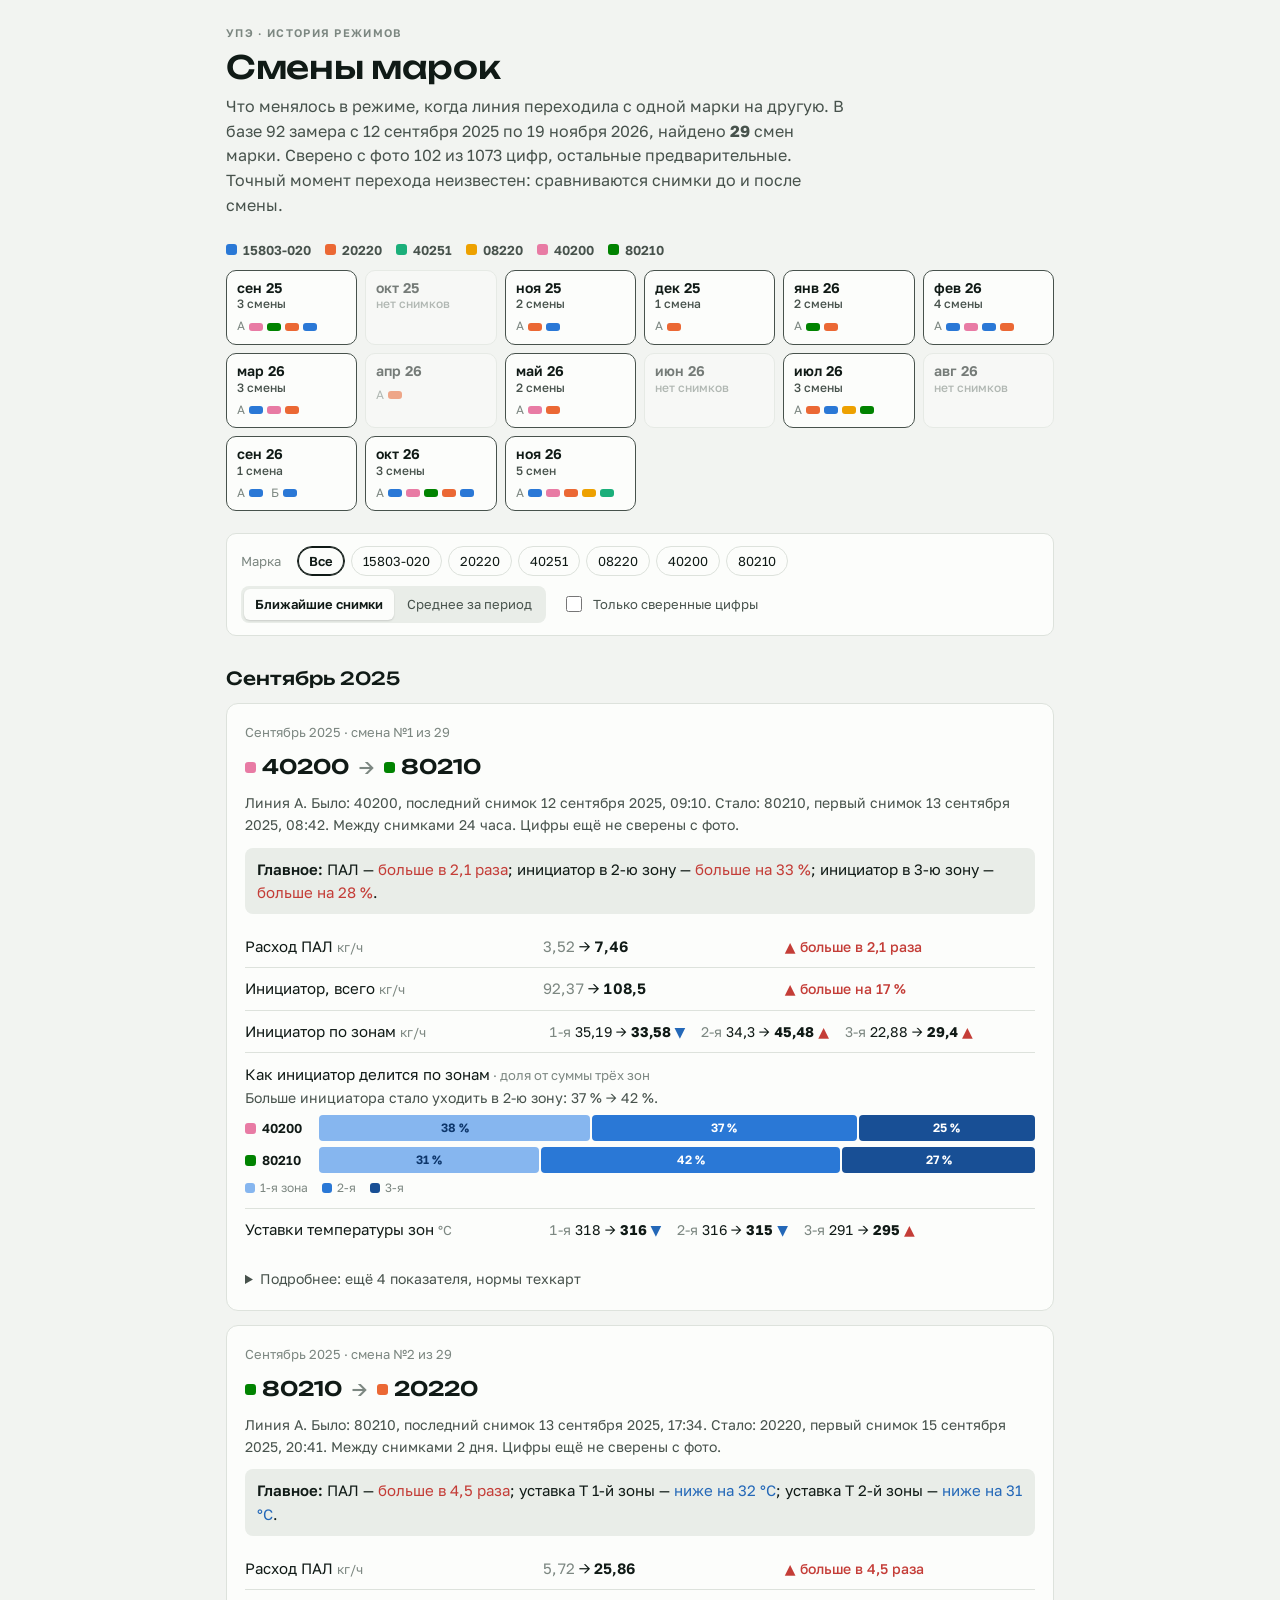
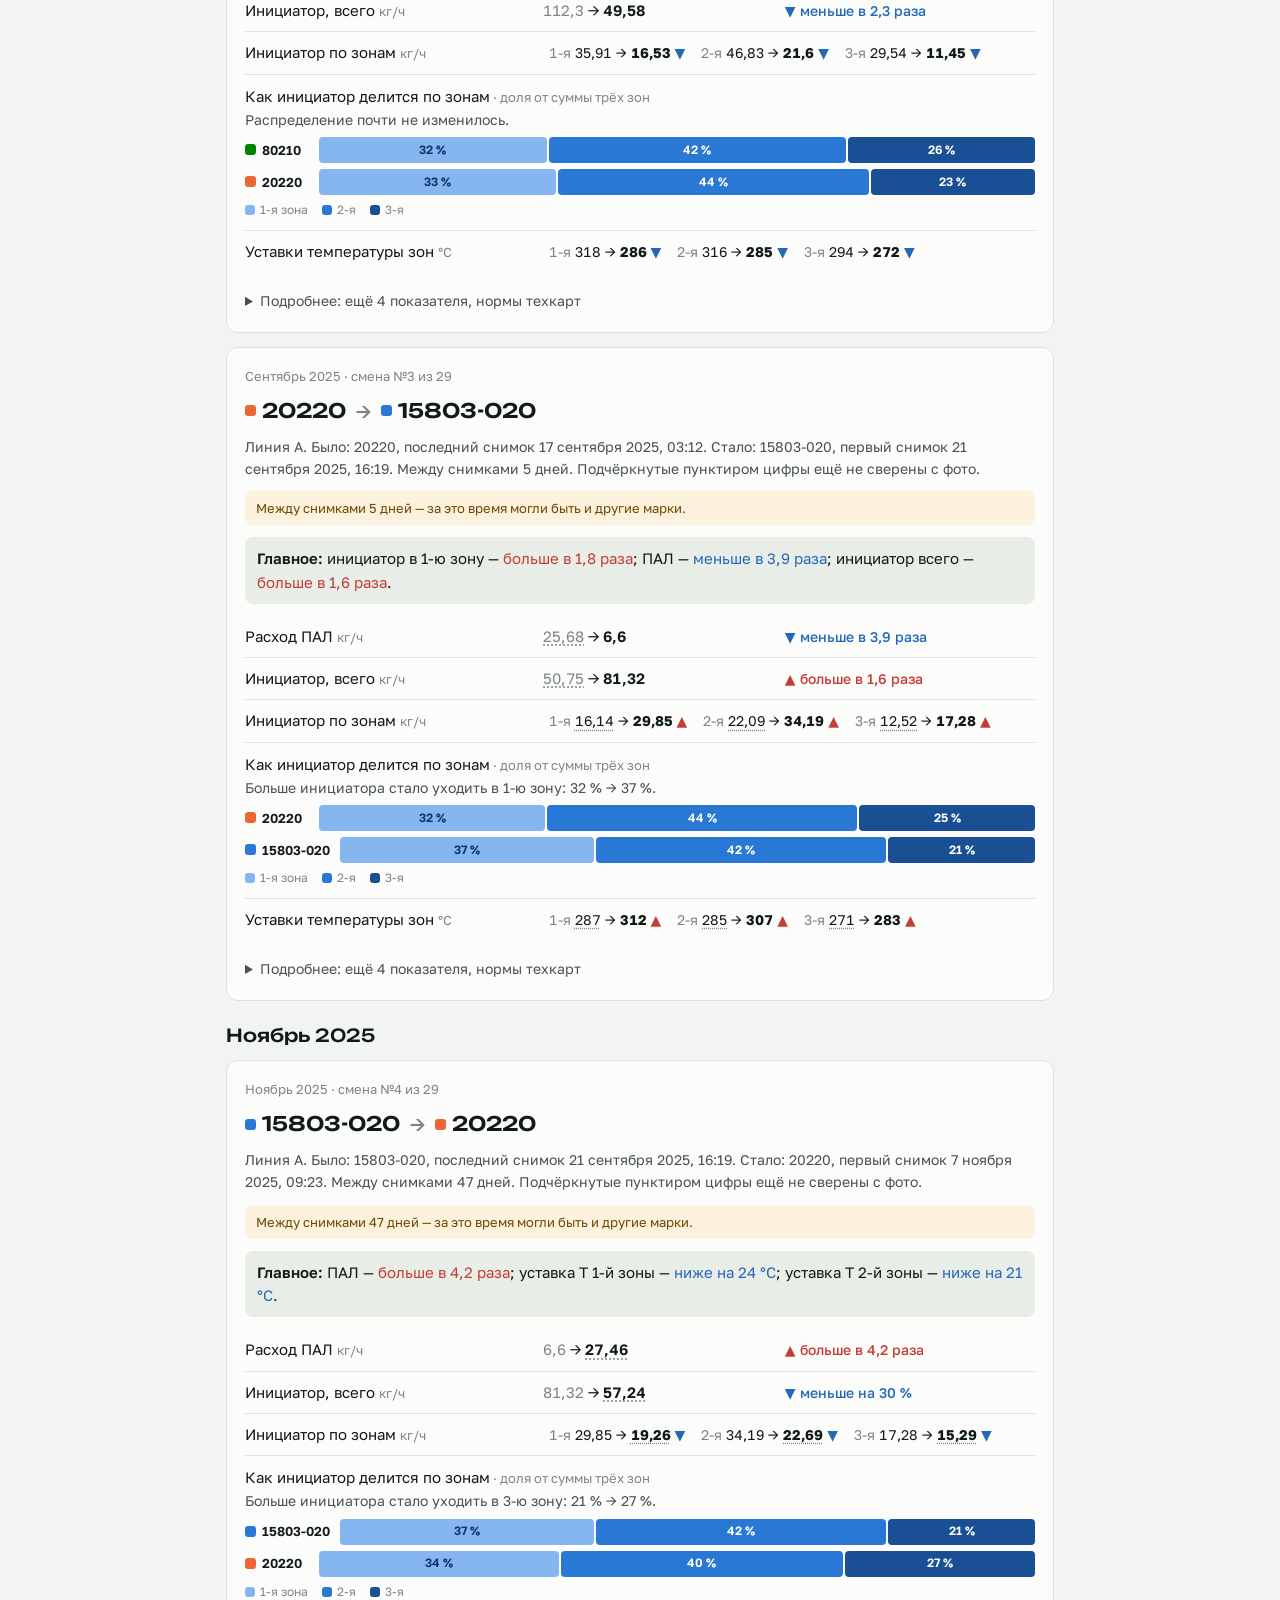
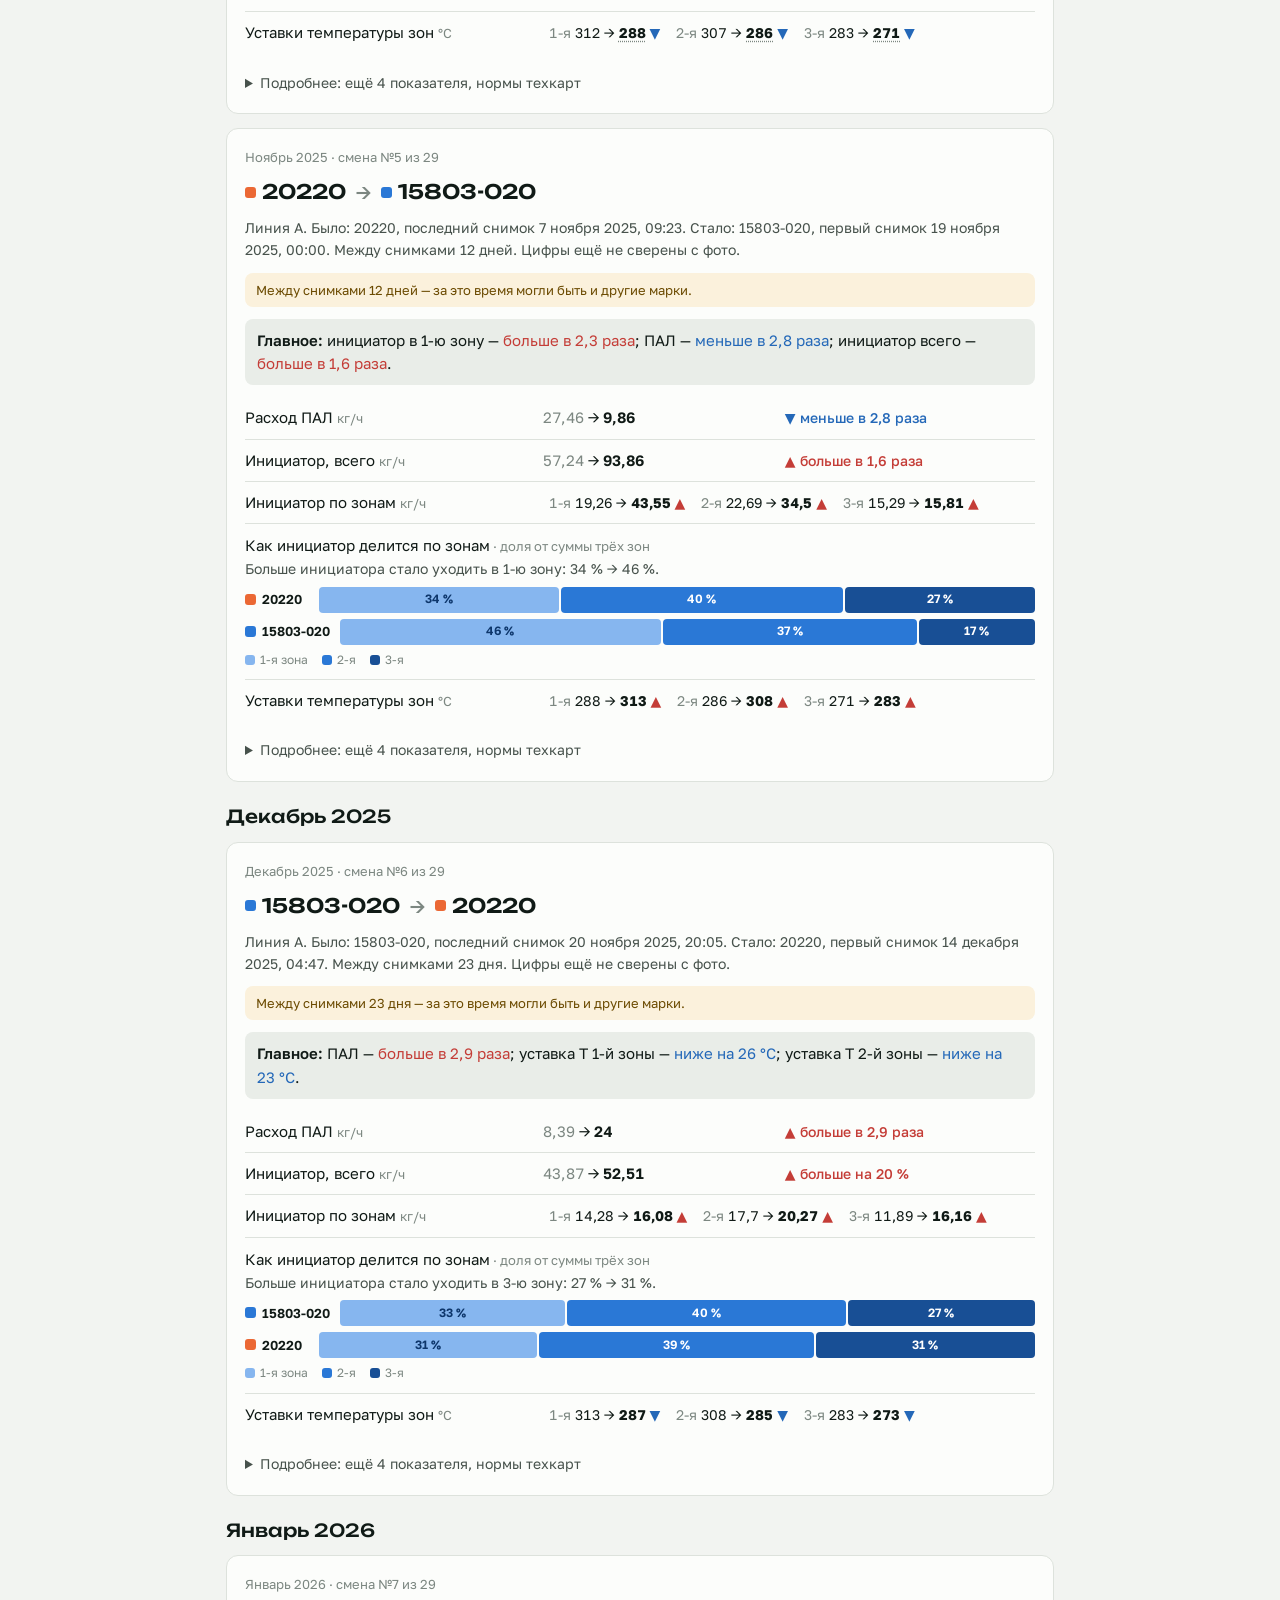
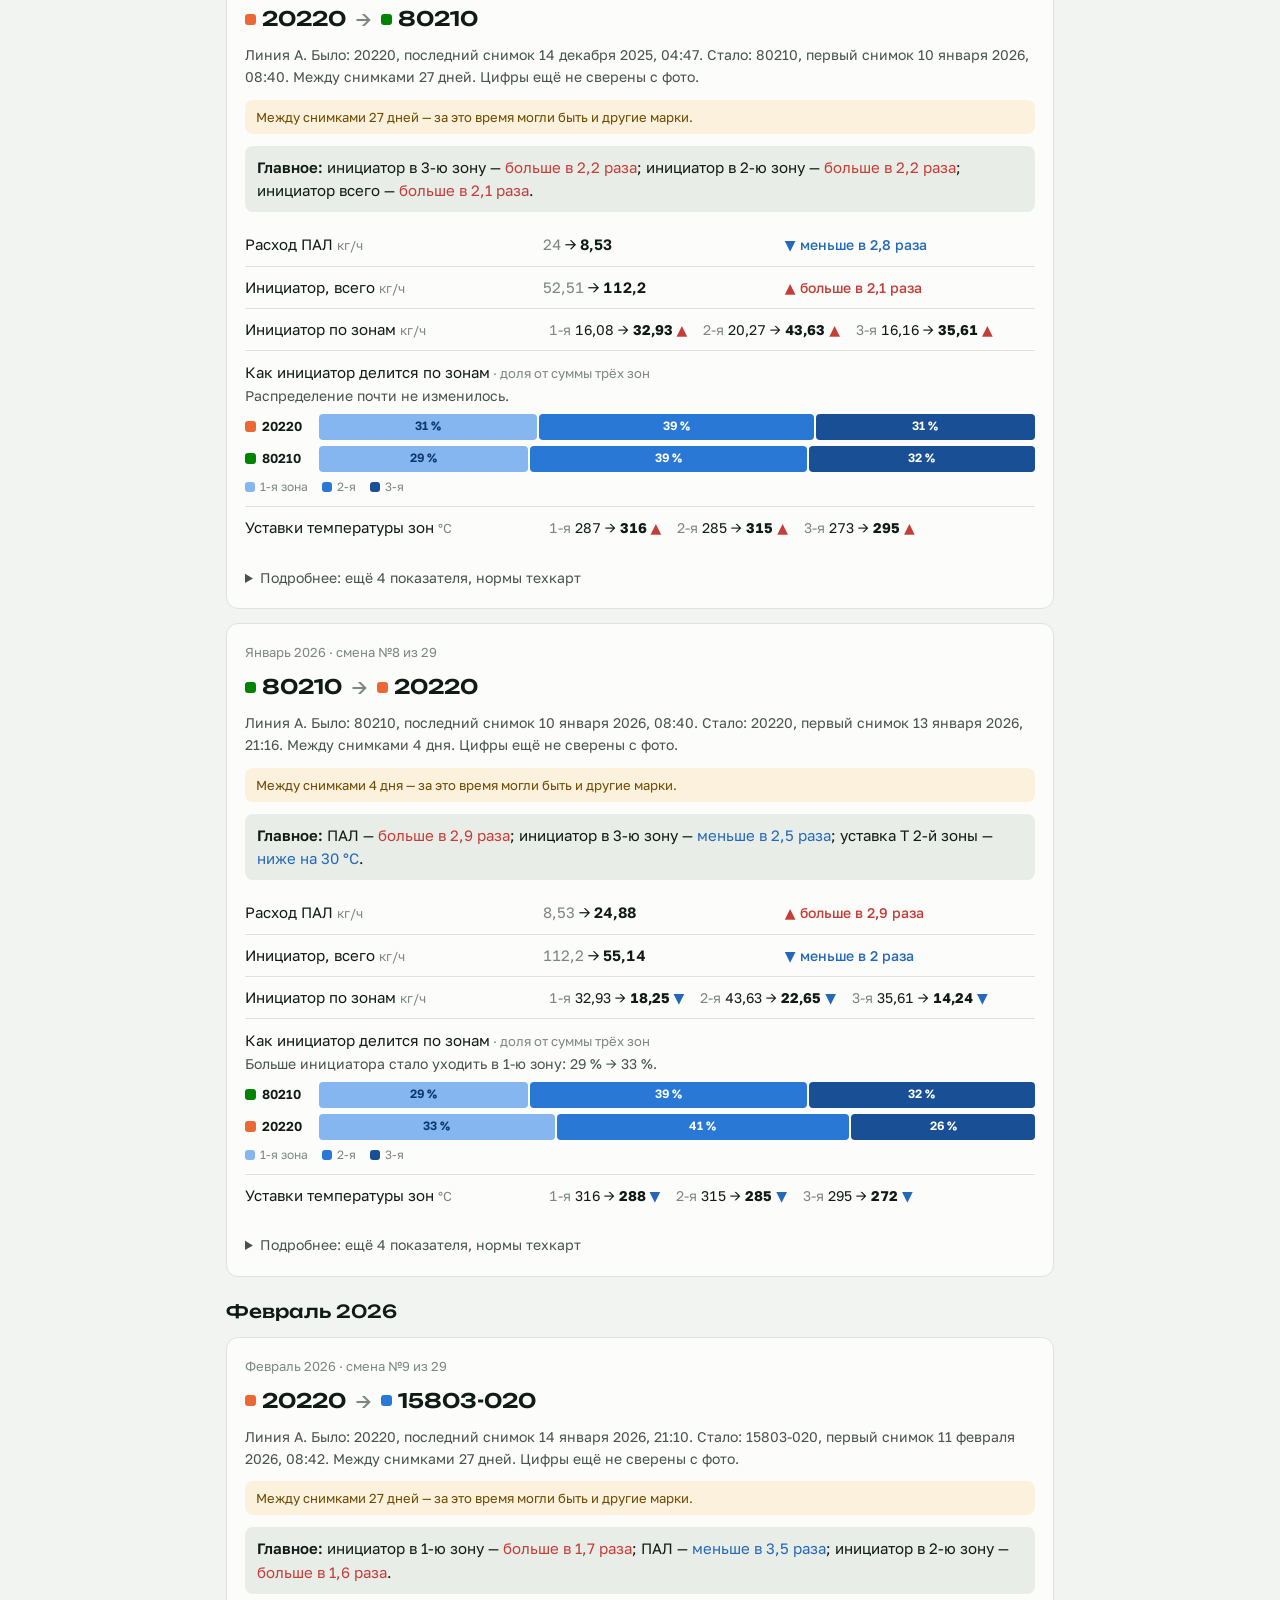
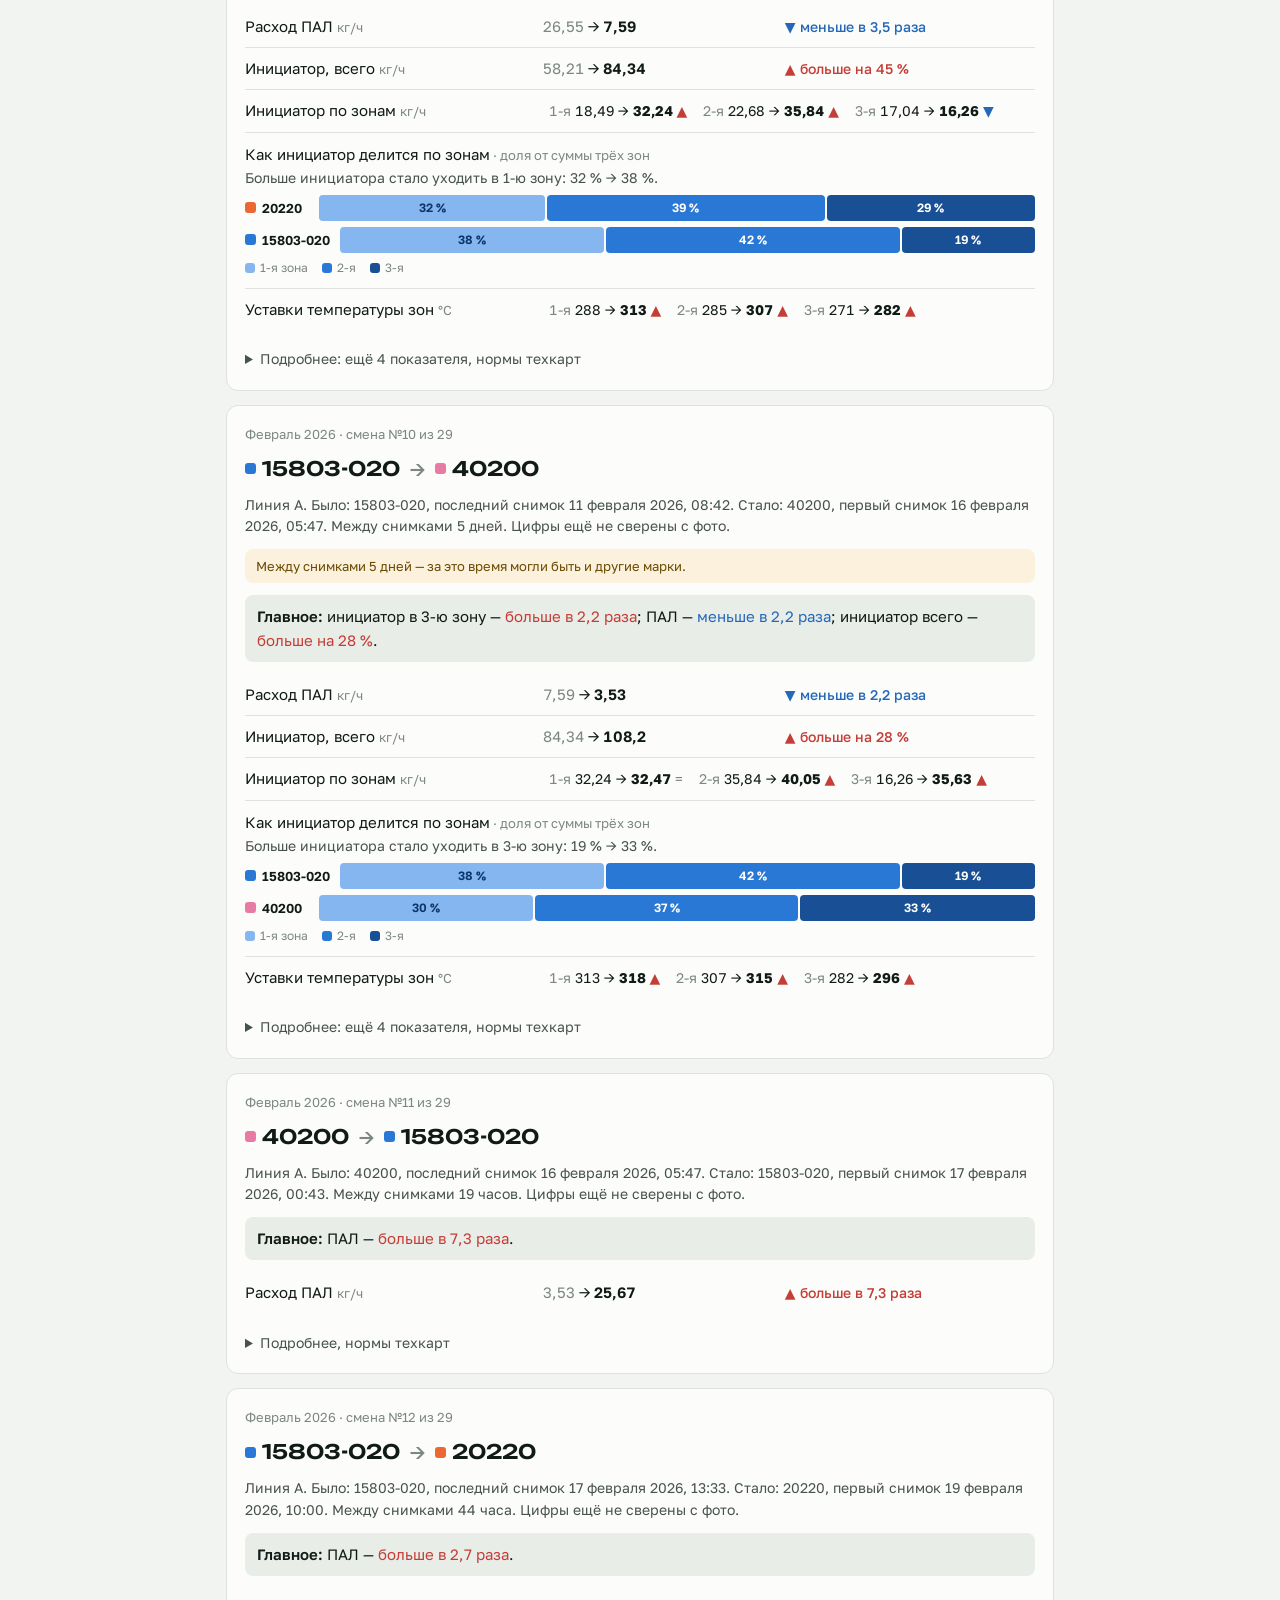
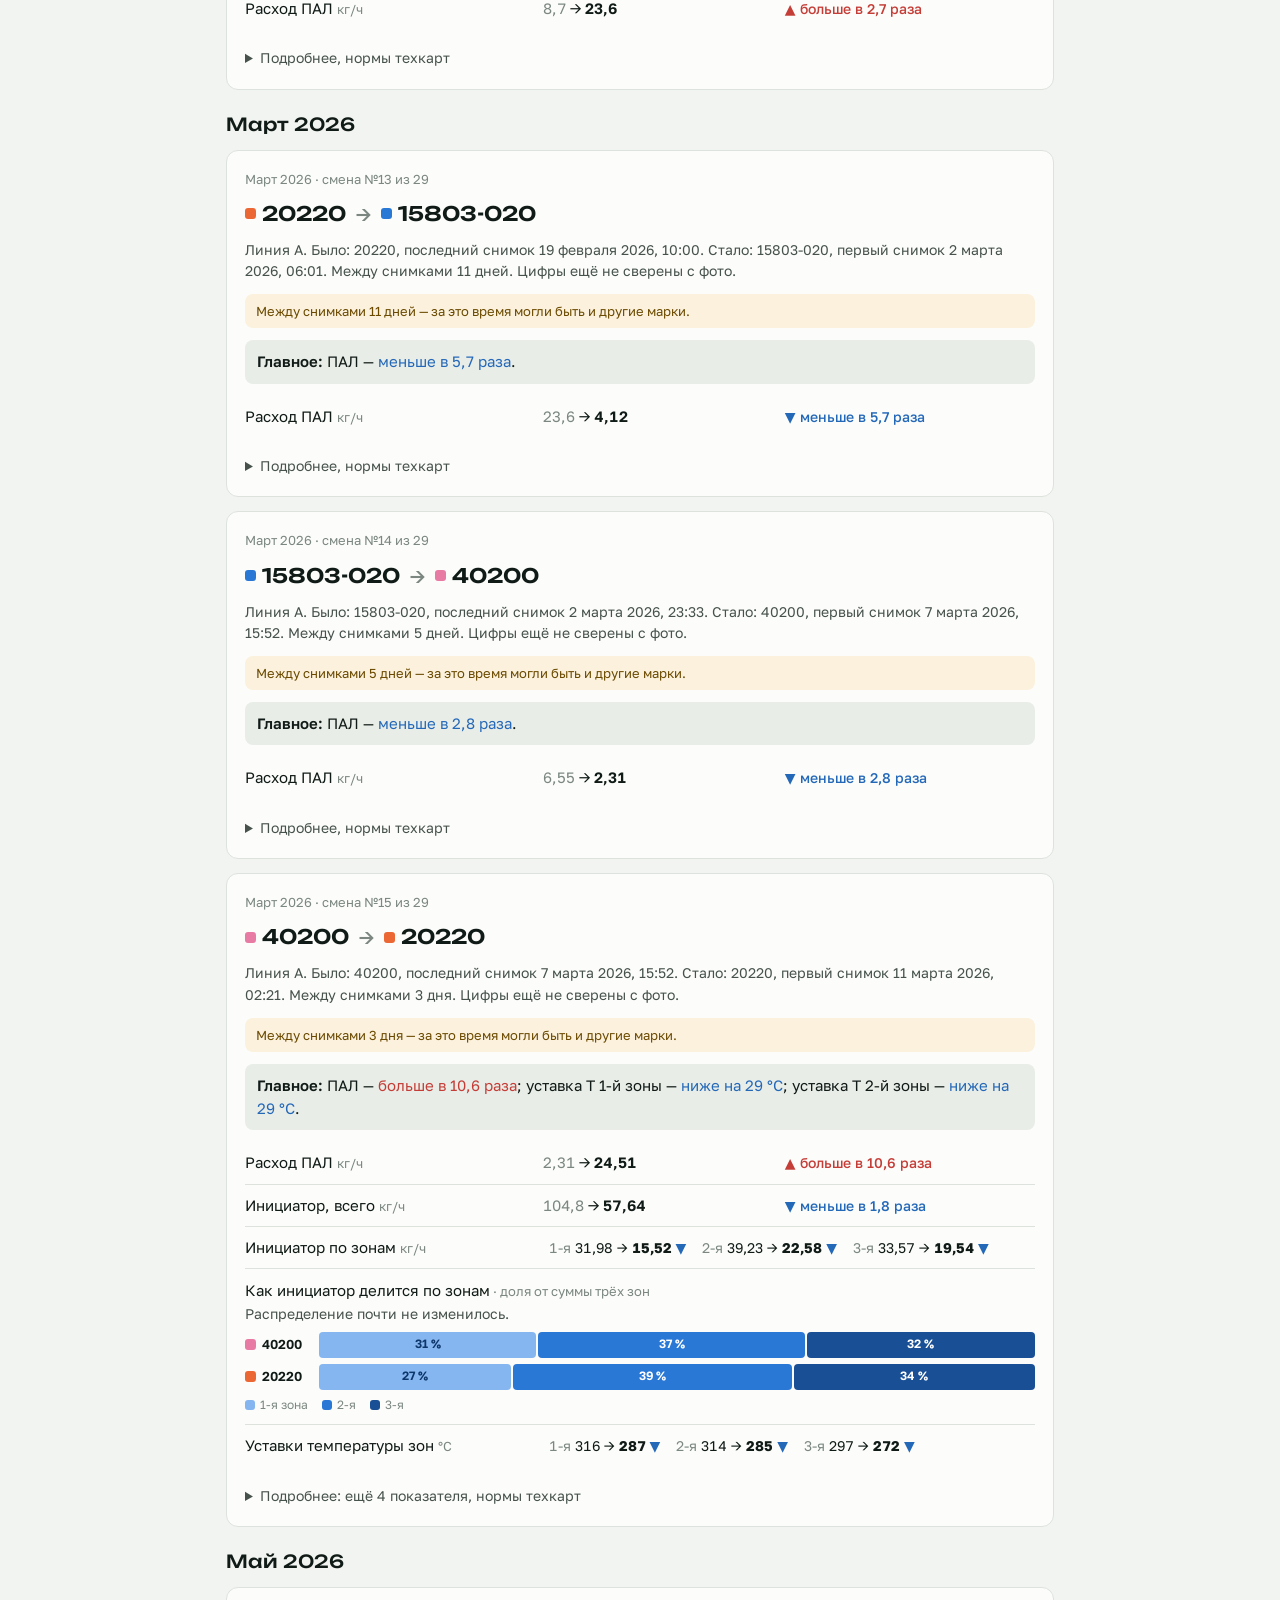
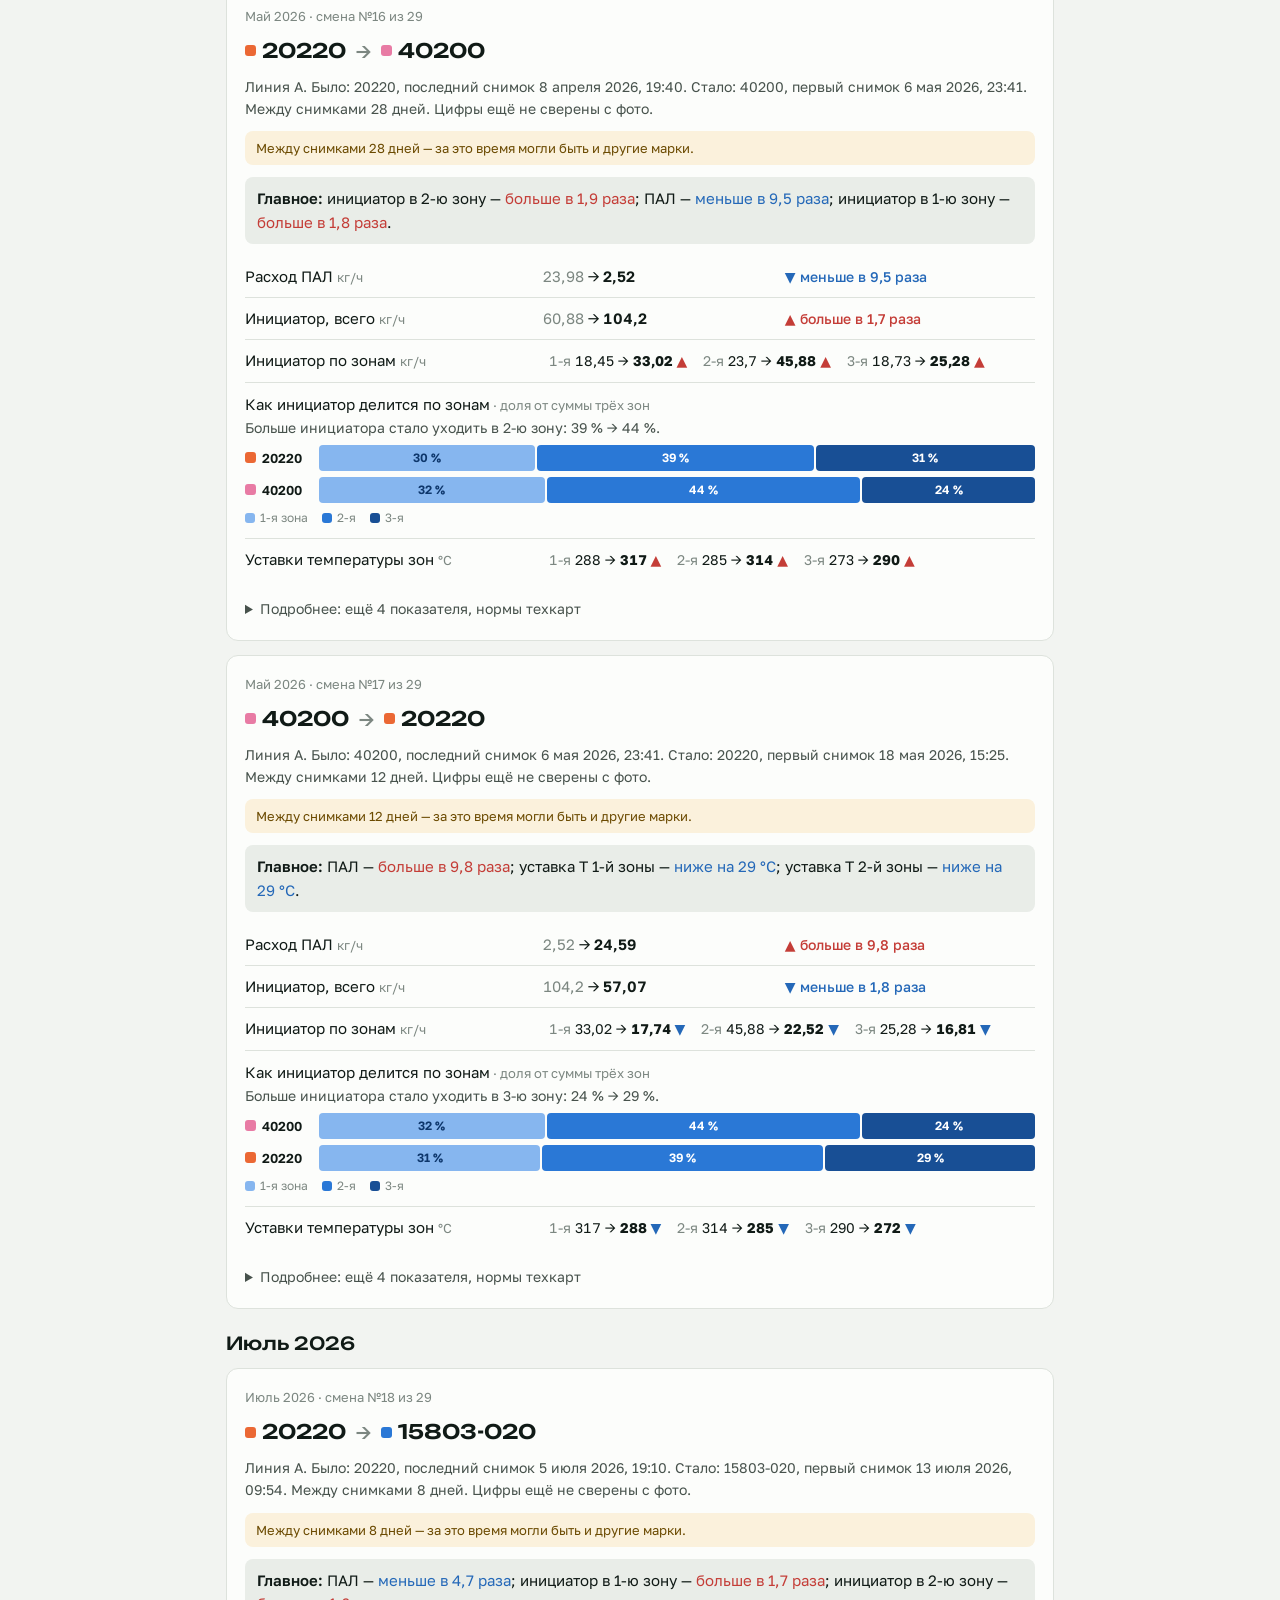
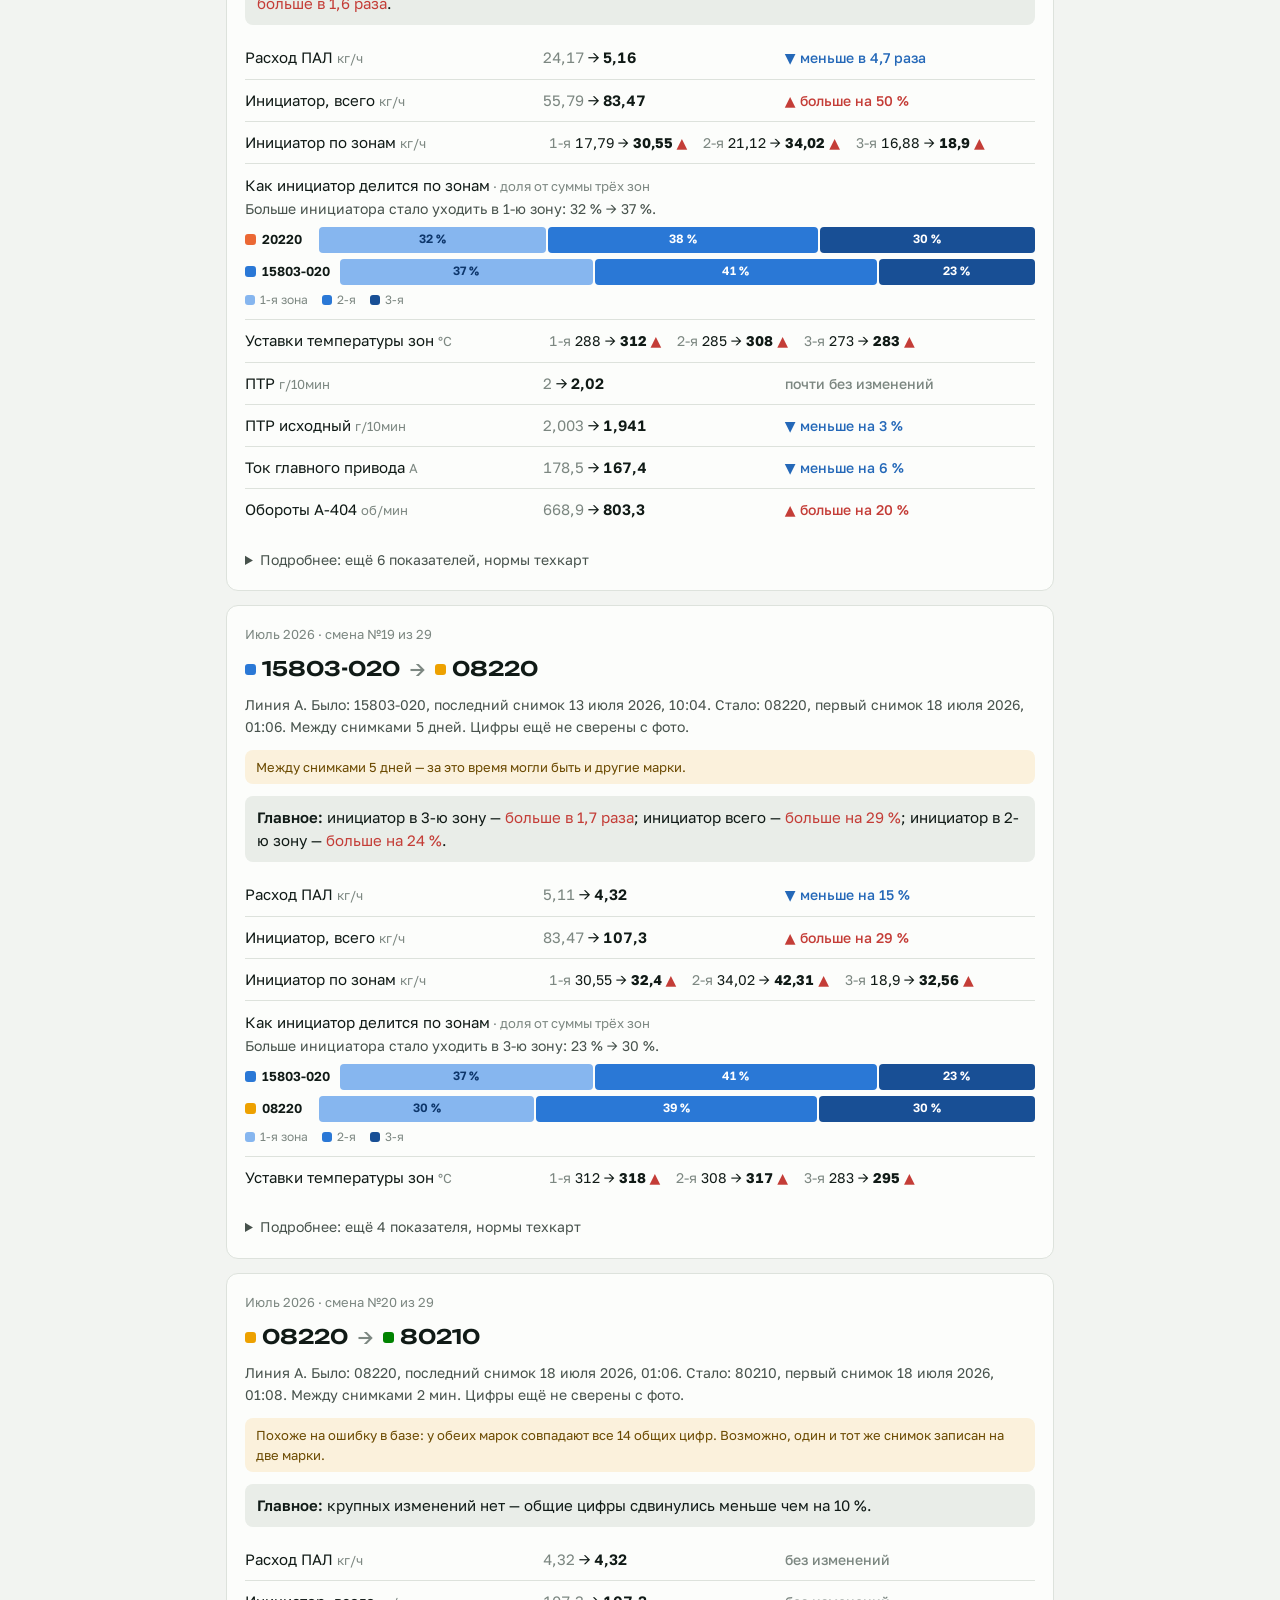
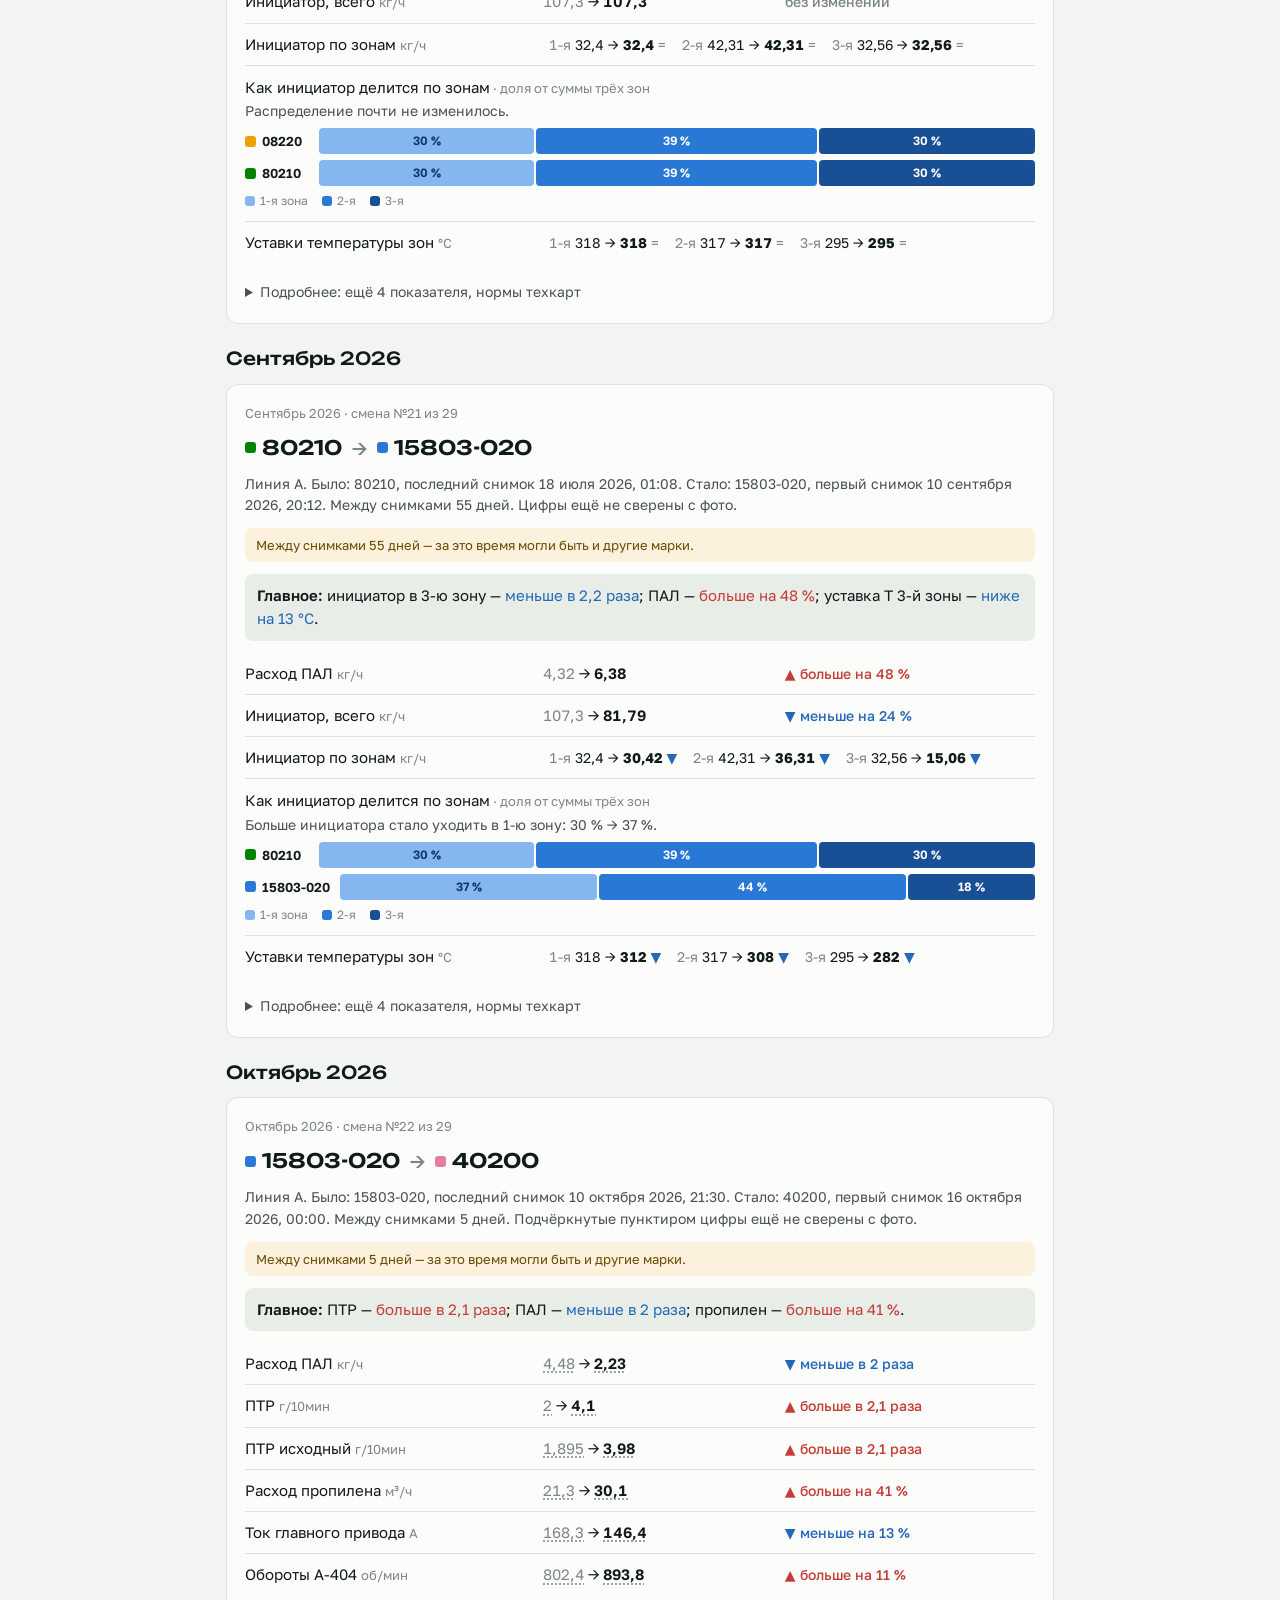
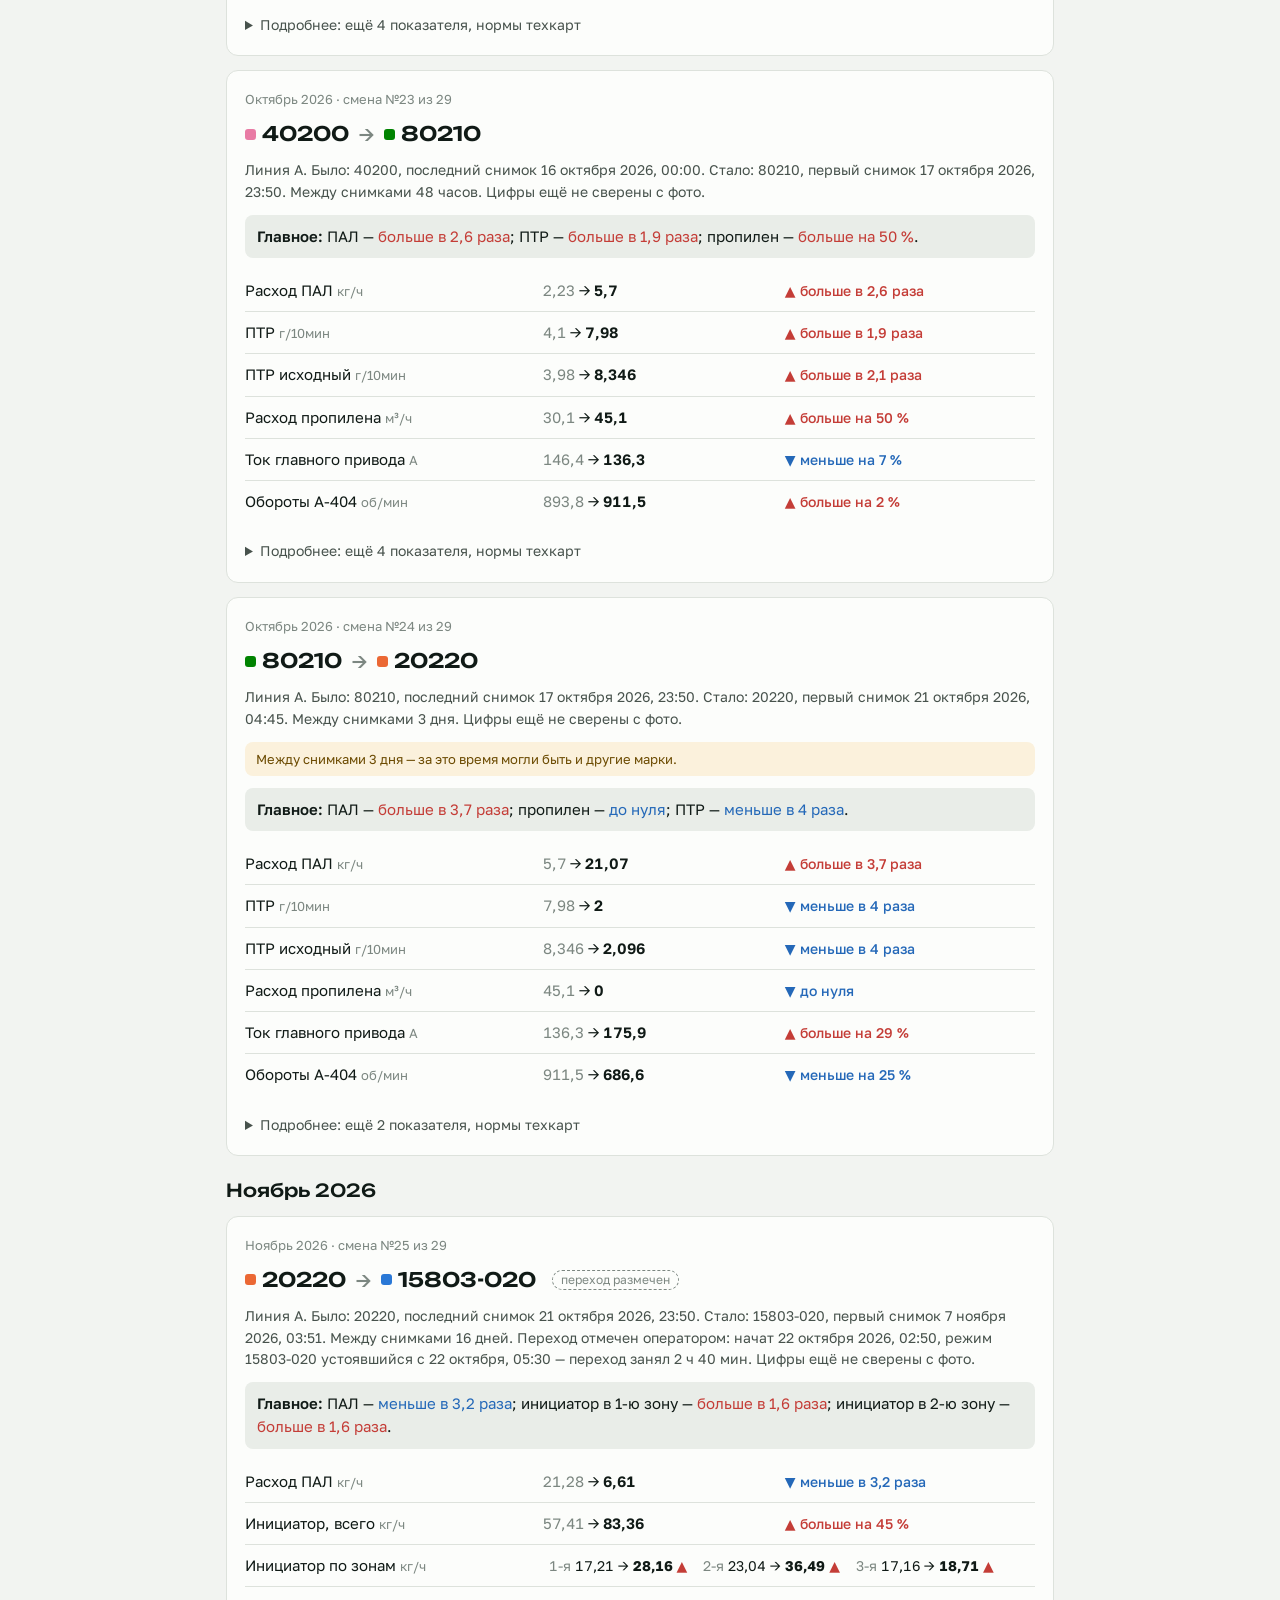
==== commit f75f586c: "Переход 08220 → 40251: пуск бокового экструдера, ПТР 4,4 в 17:20 Боковой экструдер А-470 заведён в о" ====
--- a/output/smeny-marok.html
+++ b/output/smeny-marok.html
@@ -173,7 +173,7 @@
 </div>
 
 <script>
-const D={"generated_at":"2026-11-19T09:37:05+00:00","grades":[{"id":3,"name":"08220"},{"id":1,"name":"15803-020"},{"id":2,"name":"20220"},{"id":4,"name":"40200"},{"id":6,"name":"40251"},{"id":5,"name":"80210"}],"params":[{"key":"production","name":"Производительность","unit":"т/ч","tag":"","group":"Режим и качество","role":"measurement","precision":2},{"key":"pal","name":"Расход ПАЛ","unit":"кг/ч","tag":"F12740A","group":"Режим и качество","role":"measurement","precision":2},{"key":"propylene","name":"Расход пропилена","unit":"","tag":"","group":"Режим и качество","role":"measurement","precision":2},{"key":"mfi","name":"ПТР","unit":"","tag":"","group":"Режим и качество","role":"lab","precision":2},{"key":"ethylene","name":"Свежий этилен","unit":"","tag":"FIR11004","group":"Свежий этилен","role":"measurement","precision":2},{"key":"drive_current","name":"Ток главного привода","unit":"А","tag":"EIE-A404","group":"Экструзия","role":"measurement","precision":2},{"key":"water_temperature","name":"Температура горячей воды","unit":"°C","tag":"","group":"Горячая вода","role":"measurement","precision":2},{"key":"t14069","name":"Температура T14069","unit":"°C","tag":"T14069","group":"Реактор","role":"measurement","precision":2},{"key":"initiator1","name":"Инициатор, измеренный расход · зона 1","unit":"","tag":"","group":"Инициатор по зонам","role":"measurement","precision":2},{"key":"suutp_flow1","name":"Инициатор, расчёт СУУТП · зона 1","unit":"","tag":"","group":"Инициатор по зонам","role":"suutp","precision":2},{"key":"peak1","name":"Максимальная температура · зона 1","unit":"°C","tag":"","group":"Реактор","role":"measurement","precision":2},{"key":"initiator2","name":"Инициатор, измеренный расход · зона 2","unit":"","tag":"","group":"Инициатор по зонам","role":"measurement","precision":2},{"key":"suutp_flow2","name":"Инициатор, расчёт СУУТП · зона 2","unit":"","tag":"","group":"Инициатор по зонам","role":"suutp","precision":2},{"key":"peak2","name":"Максимальная температура · зона 2","unit":"°C","tag":"","group":"Реактор","role":"measurement","precision":2},{"key":"initiator3","name":"Инициатор, измеренный расход · зона 3","unit":"","tag":"","group":"Инициатор по зонам","role":"measurement","precision":2},{"key":"suutp_flow3","name":"Инициатор, расчёт СУУТП · зона 3","unit":"","tag":"","group":"Инициатор по зонам","role":"suutp","precision":2},{"key":"peak3","name":"Максимальная температура · зона 3","unit":"°C","tag":"","group":"Реактор","role":"measurement","precision":2},{"key":"load","name":"Нагрузка на гл. привод","unit":"","tag":"EIE-A404","group":"Режим и качество","role":"measurement","precision":2},{"key":"prod","name":"Производительность","unit":"т/ч","tag":"техкарта","group":"Режим и качество","role":"measurement","precision":2},{"key":"rpm","name":"Обороты А-404","unit":"об/мин","tag":"SI17711","group":"Режим и качество","role":"measurement","precision":2},{"key":"pal_sp","name":"Уставка ПАЛ","unit":"кг/ч","tag":"FIC12740A","group":"Режим и качество","role":"setpoint","precision":2},{"key":"c3_flow","name":"Расход пропилена","unit":"м³/ч","tag":"FIC10065","group":"Режим и качество","role":"measurement","precision":2},{"key":"mfr","name":"ПТР","unit":"г/10мин","tag":"ПТР428","group":"Режим и качество","role":"measurement","precision":2},{"key":"mfr_raw","name":"ПТР исходный","unit":"г/10мин","tag":"ПТР428","group":"Режим и качество","role":"measurement","precision":3},{"key":"mfr_est","name":"ПТР виртуальный анализатор","unit":"г/10мин","tag":"EST_LA_MI","group":"Режим и качество","role":"suutp","precision":3},{"key":"mfr_lab","name":"ПТР по лаборатории","unit":"г/10мин","tag":"лаб.","group":"Режим и качество","role":"lab","precision":2},{"key":"dens_est","name":"Плотность расчётная","unit":"г/см³","tag":"EST_LA_DEN","group":"Режим и качество","role":"suutp","precision":4},{"key":"vgvd","name":"Давление ВГВД","unit":"МПа","tag":"PC15714","group":"Режим и качество","role":"measurement","precision":2},{"key":"fnd","name":"Расход на ФНД","unit":"","tag":"F10703A","group":"Режим и качество","role":"measurement","precision":2},{"key":"pn_p","name":"Давление пневмотранспорта","unit":"кПа","tag":"PI-51149_A","group":"Режим и качество","role":"measurement","precision":2},{"key":"r_p","name":"Давление в реакторе","unit":"МПа","tag":"P14002","group":"Реактор","role":"measurement","precision":2},{"key":"r_p2","name":"Давление 2-го плунжера","unit":"МПа","tag":"P14026","group":"Реактор","role":"measurement","precision":2},{"key":"valve","name":"Задание клапана выхода","unit":"%","tag":"гл. р-р","group":"Реактор","role":"setpoint","precision":2},{"key":"t_start","name":"Т точки начала реакции","unit":"°C","tag":"T14007","group":"Реактор","role":"measurement","precision":2},{"key":"t_mix","name":"Т в точке смешения","unit":"°C","tag":"TIRCAE14033","group":"Реактор","role":"measurement","precision":2},{"key":"t1_max","name":"Пик 1-й зоны","unit":"°C","tag":"T1A_MAX","group":"Реактор","role":"measurement","precision":2},{"key":"t2_max","name":"Пик 2-й зоны","unit":"°C","tag":"T2A_MAX","group":"Реактор","role":"measurement","precision":2},{"key":"t3_max","name":"Пик 3-й зоны","unit":"°C","tag":"T3A_MAX","group":"Реактор","role":"measurement","precision":2},{"key":"z1_f","name":"Инициатор в 1-ю зону","unit":"кг/ч","tag":"А-302","group":"Инициатор по зонам","role":"measurement","precision":2},{"key":"z1_sp","name":"Уставка Т 1-й зоны","unit":"°C","tag":"А-329","group":"Инициатор по зонам","role":"setpoint","precision":2},{"key":"z1_t","name":"Тмакс 1-й зоны","unit":"°C","tag":"А-329","group":"Инициатор по зонам","role":"measurement","precision":2},{"key":"z1_out","name":"Выход клапана 1-й зоны","unit":"%","tag":"А-329","group":"Инициатор по зонам","role":"controller_output","precision":2},{"key":"z2_f","name":"Инициатор во 2-ю зону","unit":"кг/ч","tag":"А-305","group":"Инициатор по зонам","role":"measurement","precision":2},{"key":"z2_sp","name":"Уставка Т 2-й зоны","unit":"°C","tag":"А-329","group":"Инициатор по зонам","role":"setpoint","precision":2},{"key":"z2_t","name":"Тмакс 2-й зоны","unit":"°C","tag":"А-329","group":"Инициатор по зонам","role":"measurement","precision":2},{"key":"z2_out","name":"Выход клапана 2-й зоны","unit":"%","tag":"А-329","group":"Инициатор по зонам","role":"controller_output","precision":2},{"key":"z3_f","name":"Инициатор в 3-ю зону","unit":"кг/ч","tag":"А-306","group":"Инициатор по зонам","role":"measurement","precision":2},{"key":"z3_sp","name":"Уставка Т 3-й зоны","unit":"°C","tag":"А-329","group":"Инициатор по зонам","role":"setpoint","precision":2},{"key":"z3_t","name":"Тмакс 3-й зоны","unit":"°C","tag":"А-329","group":"Инициатор по зонам","role":"measurement","precision":2},{"key":"z3_out","name":"Выход клапана 3-й зоны","unit":"%","tag":"А-329","group":"Инициатор по зонам","role":"controller_output","precision":2},{"key":"cidx1","name":"Индекс очищенности 1-й зоны","unit":"","tag":"Cindx_A_zone1","group":"Очищенность зон","role":"measurement","precision":2},{"key":"cidx2","name":"Индекс очищенности 2-й зоны","unit":"","tag":"Cindx_A_zone2","group":"Очищенность зон","role":"measurement","precision":2},{"key":"cidx3","name":"Индекс очищенности 3-й зоны","unit":"","tag":"Cindx_A_zone3","group":"Очищенность зон","role":"measurement","precision":2},{"key":"c2_p","name":"Давление свежего этилена","unit":"МПа","tag":"PIR10071","group":"Свежий этилен и возвратный газ","role":"measurement","precision":3},{"key":"c2_flow","name":"Расход свежего этилена","unit":"м³/ч","tag":"FIR11004","group":"Свежий этилен и возвратный газ","role":"measurement","precision":2},{"key":"vg_flow","name":"Возвратный газ из 2 каскада","unit":"м³/ч","tag":"FIR12002","group":"Свежий этилен и возвратный газ","role":"measurement","precision":2},{"key":"o2","name":"Кислород","unit":"ppm","tag":"Q10073","group":"Свежий этилен и возвратный газ","role":"measurement","precision":2},{"key":"ch4","name":"Метан","unit":"ppm","tag":"Q10072","group":"Свежий этилен и возвратный газ","role":"measurement","precision":2},{"key":"c2h6","name":"Этан","unit":"ppm","tag":"Q10072","group":"Свежий этилен и возвратный газ","role":"measurement","precision":2},{"key":"c2h2","name":"Ацетилен","unit":"ppm","tag":"Q10093","group":"Свежий этилен и возвратный газ","role":"measurement","precision":2},{"key":"c3_vgvd","name":"Пропилен в ВГВД","unit":"%","tag":"QR12033","group":"Свежий этилен и возвратный газ","role":"measurement","precision":3},{"key":"c3_vgnd","name":"Пропилен в ВГНД","unit":"%","tag":"Q10022","group":"Свежий этилен и возвратный газ","role":"measurement","precision":3},{"key":"n2_fnd","name":"Азот на ФНД","unit":"м³/ч","tag":"FIRC11001A","group":"Свежий этилен и возвратный газ","role":"measurement","precision":2},{"key":"a124_rpm","name":"Обороты А-124","unit":"об","tag":"100-315 об","group":"Компрессия","role":"measurement","precision":2},{"key":"a124_p3","name":"А-124, 3-я ступень","unit":"МПа","tag":"P11036","group":"Компрессия","role":"measurement","precision":2},{"key":"ab124_rpm","name":"Обороты АБ-124","unit":"об","tag":"100-280 об","group":"Компрессия","role":"measurement","precision":2},{"key":"a103_p3","name":"А-103, 3-я ступень","unit":"МПа","tag":"P10019","group":"Компрессия","role":"measurement","precision":3},{"key":"a152_p","name":"А-152, 2-я ступень","unit":"МПа","tag":"P12126","group":"Компрессия","role":"measurement","precision":2},{"key":"a171_p","name":"А-171, 2-я ступень","unit":"МПа","tag":"P12326","group":"Компрессия","role":"measurement","precision":2},{"key":"a152_cap","name":"Производительность А-152","unit":"","tag":"CP_1A_152","group":"Компрессия","role":"measurement","precision":2},{"key":"a171_cap","name":"Производительность А-171","unit":"","tag":"CP_1A_171","group":"Компрессия","role":"measurement","precision":2},{"key":"hw_f302","name":"Расход воды в 1-ю зону","unit":"м³/ч","tag":"FIRC13032","group":"Горячая вода","role":"measurement","precision":2},{"key":"hw_f305","name":"Расход воды во 2-ю зону","unit":"м³/ч","tag":"FIRC13033","group":"Горячая вода","role":"measurement","precision":2},{"key":"hw_f306","name":"Расход воды в 3-ю зону","unit":"м³/ч","tag":"FIRC13034","group":"Горячая вода","role":"measurement","precision":2},{"key":"hw_f307","name":"Расход на А-307","unit":"м³/ч","tag":"FIRC13035","group":"Горячая вода","role":"measurement","precision":2},{"key":"hw_f308","name":"Расход на А-308","unit":"м³/ч","tag":"FIRC13036","group":"Горячая вода","role":"measurement","precision":2},{"key":"hw_pz1","name":"Давление воды после 1-й зоны","unit":"МПа","tag":"PIR13037","group":"Горячая вода","role":"measurement","precision":2},{"key":"hw_pz2","name":"Давление воды после 2-й зоны","unit":"МПа","tag":"PIR13038","group":"Горячая вода","role":"measurement","precision":2},{"key":"hw_pz3","name":"Давление воды после 3-й зоны","unit":"МПа","tag":"PIR13030a","group":"Горячая вода","role":"measurement","precision":2},{"key":"hw_p307","name":"Давление на А-307","unit":"МПа","tag":"PIR13039","group":"Горячая вода","role":"measurement","precision":2},{"key":"hw_p308","name":"Давление на А-308","unit":"МПа","tag":"PIR13040","group":"Горячая вода","role":"measurement","precision":2},{"key":"hw_tz1","name":"Обратная вода 1-й зоны","unit":"°C","tag":"T14091","group":"Горячая вода","role":"measurement","precision":2},{"key":"hw_tz2","name":"Обратная вода 2-й зоны","unit":"°C","tag":"T14092","group":"Горячая вода","role":"measurement","precision":2},{"key":"hw_tz3","name":"Обратная вода 3-й зоны","unit":"°C","tag":"T14093","group":"Горячая вода","role":"measurement","precision":2},{"key":"hw_p1","name":"Давление в А-602/1","unit":"МПа","tag":"PIRCA13001","group":"Горячая вода","role":"measurement","precision":2},{"key":"hw_l1","name":"Уровень в А-602/1","unit":"мм","tag":"LIRCAE13002","group":"Горячая вода","role":"measurement","precision":2},{"key":"hw_p2","name":"Давление в А-602/2","unit":"МПа","tag":"PIRCA13029","group":"Горячая вода","role":"measurement","precision":2},{"key":"hw_l2","name":"Уровень в А-602/2","unit":"мм","tag":"LIRCAE13030","group":"Горячая вода","role":"measurement","precision":2},{"key":"hw_t100","name":"Температура на выходе из АВО","unit":"°C","tag":"TIRA13100","group":"Горячая вода","role":"measurement","precision":2},{"key":"hw_t43","name":"Температура TIR13043","unit":"°C","tag":"TIR13043","group":"Горячая вода","role":"measurement","precision":2},{"key":"hw_t503","name":"Температура TIRCA13503","unit":"°C","tag":"TIRCA13503","group":"Горячая вода","role":"measurement","precision":2},{"key":"hw_t504","name":"Температура TIRCA13504","unit":"°C","tag":"TIRCA13504","group":"Горячая вода","role":"measurement","precision":2},{"key":"ovd_p","name":"Давление ОВД","unit":"МПа","tag":"PR14705","group":"Выгрузка и грануляция","role":"measurement","precision":2},{"key":"ond_p","name":"Давление ОНД","unit":"МПа","tag":"P16706","group":"Выгрузка и грануляция","role":"measurement","precision":4},{"key":"a401_t","name":"Температура А-401","unit":"°C","tag":"TI14724","group":"Выгрузка и грануляция","role":"measurement","precision":2},{"key":"lv_pos","name":"Положение LV-14702","unit":"%","tag":"LZI14702","group":"Выгрузка и грануляция","role":"measurement","precision":2},{"key":"ex_c2","name":"Т 2-го цилиндра экструдера","unit":"°C","tag":"экструзия","group":"Экструзия","role":"measurement","precision":2},{"key":"ex_c3","name":"Т 3-го цилиндра экструдера","unit":"°C","tag":"экструзия","group":"Экструзия","role":"measurement","precision":2},{"key":"ex_c4","name":"Т 4-го цилиндра экструдера","unit":"°C","tag":"экструзия","group":"Экструзия","role":"measurement","precision":2},{"key":"ex_die","name":"Температура фильеры","unit":"°C","tag":"экструзия","group":"Экструзия","role":"measurement","precision":2}],"observations":[{"id":52,"grade":4,"line":"A","ts":"2025-09-12T09:10:19","doc":null,"steady":null,"mixed":false},{"id":47,"grade":5,"line":"A","ts":"2025-09-13T08:42:04","doc":8,"steady":null,"mixed":false},{"id":48,"grade":5,"line":"A","ts":"2025-09-13T17:34:51","doc":8,"steady":null,"mixed":false},{"id":42,"grade":2,"line":"A","ts":"2025-09-15T20:41:17","doc":null,"steady":null,"mixed":false},{"id":43,"grade":2,"line":"A","ts":"2025-09-17T03:12:37","doc":null,"steady":null,"mixed":false},{"id":3,"grade":1,"line":"A","ts":"2025-09-21T16:19:00","doc":1,"steady":null,"mixed":false},{"id":44,"grade":2,"line":"A","ts":"2025-11-07T09:23:21","doc":null,"steady":null,"mixed":false},{"id":4,"grade":1,"line":"A","ts":"2025-11-19T00:00:00","doc":null,"steady":null,"mixed":false},{"id":5,"grade":1,"line":"A","ts":"2025-11-19T04:40:07","doc":null,"steady":null,"mixed":false},{"id":21,"grade":1,"line":"A","ts":"2025-11-19T19:14:00","doc":1,"steady":null,"mixed":false},{"id":27,"grade":1,"line":"A","ts":"2025-11-19T19:19:00","doc":1,"steady":null,"mixed":false},{"id":22,"grade":1,"line":"A","ts":"2025-11-19T20:20:30","doc":1,"steady":null,"mixed":false},{"id":23,"grade":1,"line":"A","ts":"2025-11-20T16:05:34","doc":1,"steady":null,"mixed":false},{"id":24,"grade":1,"line":"A","ts":"2025-11-20T17:14:30","doc":1,"steady":null,"mixed":false},{"id":25,"grade":1,"line":"A","ts":"2025-11-20T19:06:06","doc":1,"steady":null,"mixed":false},{"id":26,"grade":1,"line":"A","ts":"2025-11-20T20:05:28","doc":1,"steady":null,"mixed":false},{"id":45,"grade":2,"line":"A","ts":"2025-12-14T04:47:40","doc":null,"steady":null,"mixed":false},{"id":49,"grade":5,"line":"A","ts":"2026-01-10T08:40:51","doc":8,"steady":null,"mixed":false},{"id":40,"grade":2,"line":"A","ts":"2026-01-13T21:16:39","doc":null,"steady":null,"mixed":false},{"id":41,"grade":2,"line":"A","ts":"2026-01-14T21:10:43","doc":null,"steady":null,"mixed":false},{"id":6,"grade":1,"line":"A","ts":"2026-02-11T08:42:01","doc":null,"steady":null,"mixed":false},{"id":53,"grade":4,"line":"A","ts":"2026-02-16T05:47:50","doc":null,"steady":null,"mixed":false},{"id":12,"grade":1,"line":"A","ts":"2026-02-17T00:43:20","doc":1,"steady":null,"mixed":false},{"id":13,"grade":1,"line":"A","ts":"2026-02-17T06:48:50","doc":1,"steady":null,"mixed":false},{"id":14,"grade":1,"line":"A","ts":"2026-02-17T08:36:21","doc":1,"steady":null,"mixed":false},{"id":15,"grade":1,"line":"A","ts":"2026-02-17T13:33:29","doc":1,"steady":null,"mixed":false},{"id":36,"grade":2,"line":"A","ts":"2026-02-19T10:00:09","doc":null,"steady":null,"mixed":false},{"id":17,"grade":1,"line":"A","ts":"2026-03-02T06:01:49","doc":1,"steady":null,"mixed":false},{"id":18,"grade":1,"line":"A","ts":"2026-03-02T07:23:43","doc":1,"steady":null,"mixed":false},{"id":19,"grade":1,"line":"A","ts":"2026-03-02T10:36:48","doc":1,"steady":null,"mixed":false},{"id":20,"grade":1,"line":"A","ts":"2026-03-02T13:49:46","doc":1,"steady":null,"mixed":false},{"id":16,"grade":1,"line":"A","ts":"2026-03-02T23:33:42","doc":1,"steady":null,"mixed":false},{"id":50,"grade":4,"line":"A","ts":"2026-03-07T15:52:55","doc":null,"steady":null,"mixed":false},{"id":37,"grade":2,"line":"A","ts":"2026-03-11T02:21:38","doc":null,"steady":null,"mixed":false},{"id":38,"grade":2,"line":"A","ts":"2026-04-08T19:40:34","doc":null,"steady":null,"mixed":false},{"id":51,"grade":4,"line":"A","ts":"2026-05-06T23:41:25","doc":null,"steady":null,"mixed":false},{"id":39,"grade":2,"line":"A","ts":"2026-05-18T15:25:05","doc":null,"steady":null,"mixed":false},{"id":33,"grade":2,"line":"A","ts":"2026-05-18T15:25:23","doc":null,"steady":null,"mixed":false},{"id":34,"grade":2,"line":"A","ts":"2026-07-05T19:08:07","doc":null,"steady":null,"mixed":false},{"id":35,"grade":2,"line":"A","ts":"2026-07-05T19:10:27","doc":null,"steady":null,"mixed":false},{"id":7,"grade":1,"line":"A","ts":"2026-07-13T09:54:08","doc":null,"steady":null,"mixed":false},{"id":8,"grade":1,"line":"A","ts":"2026-07-13T09:56:17","doc":null,"steady":null,"mixed":false},{"id":9,"grade":1,"line":"A","ts":"2026-07-13T10:04:44","doc":null,"steady":null,"mixed":false},{"id":46,"grade":3,"line":"A","ts":"2026-07-18T01:06:48","doc":null,"steady":null,"mixed":false},{"id":54,"grade":5,"line":"A","ts":"2026-07-18T01:08:50","doc":null,"steady":null,"mixed":false},{"id":10,"grade":1,"line":"A","ts":"2026-09-10T20:12:12","doc":null,"steady":null,"mixed":false},{"id":11,"grade":1,"line":"A","ts":"2026-09-10T22:33:26","doc":null,"steady":null,"mixed":false},{"id":28,"grade":1,"line":"A","ts":"2026-09-15T11:15:13","doc":1,"steady":null,"mixed":false},{"id":29,"grade":1,"line":"A","ts":"2026-09-15T11:15:21","doc":1,"steady":null,"mixed":false},{"id":30,"grade":1,"line":"A","ts":"2026-09-15T11:15:26","doc":1,"steady":null,"mixed":false},{"id":2,"grade":1,"line":"A","ts":"2026-09-19T07:45:00","doc":1,"steady":null,"mixed":false},{"id":1,"grade":1,"line":"A","ts":"2026-09-20T07:03:00","doc":1,"steady":null,"mixed":false},{"id":60,"grade":1,"line":"A","ts":"2026-10-08T07:00:00","doc":null,"steady":null,"mixed":false},{"id":61,"grade":1,"line":"A","ts":"2026-10-10T07:00:00","doc":null,"steady":null,"mixed":false},{"id":62,"grade":1,"line":"A","ts":"2026-10-10T21:30:00","doc":null,"steady":null,"mixed":false},{"id":58,"grade":4,"line":"A","ts":"2026-10-16T00:00:00","doc":null,"steady":null,"mixed":false},{"id":55,"grade":5,"line":"A","ts":"2026-10-17T23:50:00","doc":null,"steady":null,"mixed":false},{"id":57,"grade":2,"line":"A","ts":"2026-10-21T04:45:24","doc":null,"steady":null,"mixed":false},{"id":59,"grade":2,"line":"A","ts":"2026-10-21T05:03:03","doc":null,"steady":null,"mixed":false},{"id":64,"grade":2,"line":"A","ts":"2026-10-21T21:50:00","doc":null,"steady":null,"mixed":false},{"id":65,"grade":2,"line":"A","ts":"2026-10-21T23:50:00","doc":null,"steady":null,"mixed":false},{"id":66,"grade":1,"line":"A","ts":"2026-10-22T03:14:00","doc":null,"steady":0,"mixed":false},{"id":67,"grade":1,"line":"A","ts":"2026-10-22T03:40:00","doc":null,"steady":0,"mixed":false},{"id":63,"grade":1,"line":"A","ts":"2026-10-22T03:55:47","doc":null,"steady":0,"mixed":true},{"id":70,"grade":1,"line":"A","ts":"2026-10-22T04:05:00","doc":null,"steady":0,"mixed":false},{"id":68,"grade":1,"line":"A","ts":"2026-10-22T04:19:01","doc":null,"steady":0,"mixed":true},{"id":71,"grade":1,"line":"A","ts":"2026-10-22T04:26:00","doc":null,"steady":0,"mixed":false},{"id":72,"grade":1,"line":"A","ts":"2026-10-22T04:30:00","doc":null,"steady":0,"mixed":false},{"id":69,"grade":1,"line":"A","ts":"2026-10-22T04:54:48","doc":null,"steady":0,"mixed":true},{"id":73,"grade":1,"line":"A","ts":"2026-11-07T03:51:22","doc":null,"steady":1,"mixed":false},{"id":74,"grade":4,"line":"A","ts":"2026-11-11T17:44:53","doc":null,"steady":null,"mixed":false},{"id":75,"grade":2,"line":"A","ts":"2026-11-14T04:58:45","doc":null,"steady":null,"mixed":false},{"id":76,"grade":3,"line":"A","ts":"2026-11-18T14:04:50","doc":null,"steady":null,"mixed":false},{"id":77,"grade":3,"line":"A","ts":"2026-11-19T10:10:00","doc":null,"steady":null,"mixed":false},{"id":78,"grade":3,"line":"A","ts":"2026-11-19T12:40:00","doc":null,"steady":null,"mixed":false},{"id":79,"grade":3,"line":"A","ts":"2026-11-19T14:14:00","doc":null,"steady":null,"mixed":false},{"id":80,"grade":3,"line":"A","ts":"2026-11-19T14:30:00","doc":null,"steady":null,"mixed":false},{"id":81,"grade":6,"line":"A","ts":"2026-11-19T15:02:00","doc":null,"steady":0,"mixed":false},{"id":82,"grade":6,"line":"A","ts":"2026-11-19T15:20:38","doc":null,"steady":0,"mixed":false},{"id":83,"grade":6,"line":"A","ts":"2026-11-19T15:24:20","doc":null,"steady":0,"mixed":false},{"id":85,"grade":6,"line":"A","ts":"2026-11-19T15:26:00","doc":null,"steady":0,"mixed":false},{"id":86,"grade":6,"line":"A","ts":"2026-11-19T15:50:00","doc":null,"steady":0,"mixed":false},{"id":87,"grade":6,"line":"A","ts":"2026-11-19T16:00:00","doc":null,"steady":0,"mixed":false},{"id":84,"grade":6,"line":"A","ts":"2026-11-19T16:05:08","doc":null,"steady":0,"mixed":false},{"id":89,"grade":6,"line":"A","ts":"2026-11-19T16:10:00","doc":null,"steady":0,"mixed":false},{"id":88,"grade":6,"line":"A","ts":"2026-11-19T16:34:04","doc":null,"steady":0,"mixed":false},{"id":31,"grade":1,"line":"B","ts":"2026-09-15T11:12:03","doc":1,"steady":null,"mixed":false},{"id":32,"grade":1,"line":"B","ts":"2026-09-15T11:15:38","doc":1,"steady":null,"mixed":false}],"values":{"1":{"load":[168.01,"confirmed"],"rpm":[813.3,"confirmed"],"pal":[4.42,"confirmed"],"pal_sp":[5.0,"review"],"mfr":[1.98,"confirmed"],"mfr_raw":[2.048,"confirmed"],"vgvd":[26.18,"confirmed"],"fnd":[313.6,"confirmed"],"pn_p":[102.7,"review"],"z1_sp":[313.0,"confirmed"],"z1_t":[313.0,"confirmed"],"z1_f":[29.94,"confirmed"],"z1_out":[37.5,"review"],"z2_sp":[307.0,"confirmed"],"z2_t":[307.0,"confirmed"],"z2_f":[36.05,"confirmed"],"z2_out":[47.7,"review"],"z3_sp":[283.0,"confirmed"],"z3_t":[283.0,"confirmed"],"z3_f":[16.32,"confirmed"],"z3_out":[20.5,"review"],"ovd_p":[26.97,"confirmed"],"a401_t":[196.7,"confirmed"],"lv_pos":[10.0,"confirmed"]},"2":{"hw_p1":[0.6,"confirmed"],"hw_l1":[1711.0,"confirmed"],"hw_t100":[165.5,"confirmed"],"hw_t43":[169.8,"review"],"hw_f302":[93.86,"confirmed"],"hw_f305":[99.13,"confirmed"],"hw_f306":[137.9,"confirmed"],"hw_f307":[21.39,"confirmed"],"hw_f308":[103.67,"confirmed"],"hw_pz1":[4.4,"confirmed"],"hw_pz2":[4.5,"confirmed"],"hw_p307":[1.8,"confirmed"],"hw_p308":[1.3,"confirmed"]},"3":{"load":[172.03,"confirmed"],"rpm":[892.0,"confirmed"],"pal":[6.6,"confirmed"],"pal_sp":[6.57,"confirmed"],"c3_flow":[33.55,"confirmed"],"mfr":[2.0,"confirmed"],"mfr_raw":[1.682,"confirmed"],"mfr_est":[1.719,"confirmed"],"mfr_lab":[1.75,"confirmed"],"dens_est":[0.9232,"confirmed"],"vgvd":[25.88,"confirmed"],"fnd":[279.3,"confirmed"],"pn_p":[109.9,"confirmed"],"r_p":[228.1,"confirmed"],"r_p2":[191.3,"confirmed"],"valve":[79.42,"confirmed"],"t_start":[133.1,"confirmed"],"t_mix":[146.7,"confirmed"],"t1_max":[310.72,"confirmed"],"t2_max":[305.7,"confirmed"],"t3_max":[283.45,"confirmed"],"z1_f":[29.85,"confirmed"],"z1_sp":[312.0,"confirmed"],"z1_t":[312.0,"confirmed"],"z1_out":[37.8,"confirmed"],"z2_f":[34.19,"confirmed"],"z2_sp":[307.0,"confirmed"],"z2_t":[307.0,"confirmed"],"z2_out":[64.2,"confirmed"],"z3_f":[17.28,"confirmed"],"z3_sp":[283.0,"confirmed"],"z3_t":[283.0,"confirmed"],"z3_out":[54.1,"confirmed"],"cidx1":[116.05,"confirmed"],"cidx2":[115.81,"confirmed"],"cidx3":[68.99,"confirmed"],"c2_p":[1.696,"confirmed"],"c2_flow":[7469.5,"review"],"vg_flow":[27443.2,"review"],"o2":[0.09,"confirmed"],"ch4":[11.7,"confirmed"],"c2h6":[220.0,"confirmed"],"c2h2":[0.87,"confirmed"],"c3_vgvd":[0.531,"confirmed"],"c3_vgnd":[1.438,"review"],"n2_fnd":[36.5,"confirmed"],"a124_p3":[27.09,"confirmed"],"a103_p3":[1.605,"review"],"a152_cap":[30.16,"confirmed"],"hw_f302":[91.49,"confirmed"],"hw_f305":[100.81,"confirmed"],"hw_f306":[146.94,"confirmed"],"hw_f307":[95.24,"confirmed"],"hw_f308":[109.22,"confirmed"],"hw_pz1":[4.42,"confirmed"],"hw_pz2":[4.5,"confirmed"],"hw_pz3":[4.37,"confirmed"],"hw_p307":[1.6,"confirmed"],"hw_p308":[1.4,"confirmed"],"hw_tz1":[187.4,"confirmed"],"hw_tz2":[199.0,"confirmed"],"hw_tz3":[180.3,"confirmed"],"hw_p1":[0.7,"confirmed"],"hw_l1":[1649.0,"confirmed"],"hw_p2":[0.58,"confirmed"],"hw_l2":[1646.0,"confirmed"],"hw_t100":[165.4,"confirmed"],"hw_t43":[174.8,"confirmed"],"hw_t503":[151.6,"review"],"hw_t504":[151.61,"review"],"ovd_p":[25.94,"confirmed"],"ond_p":[0.1269,"confirmed"],"a401_t":[200.1,"confirmed"],"lv_pos":[11.3,"confirmed"],"a171_cap":[29.89,"confirmed"],"a124_rpm":[313.9,"confirmed"],"ab124_rpm":[280.4,"confirmed"],"a152_p":[235.3,"review"],"a171_p":[235.8,"review"]},"5":{"pal":[9.86,"review"],"pal_sp":[9.71,"review"],"z1_sp":[313.0,"review"],"z1_t":[314.0,"review"],"z1_f":[43.55,"review"],"z1_out":[62.5,"review"],"z2_sp":[308.0,"review"],"z2_t":[308.0,"review"],"z2_f":[34.5,"review"],"z2_out":[45.0,"review"],"z3_sp":[283.0,"review"],"z3_t":[283.0,"review"],"z3_f":[15.81,"review"],"z3_out":[21.6,"review"],"initiator1":[43.63,"review"],"initiator2":[34.53,"review"],"initiator3":[15.82,"review"],"suutp_flow1":[43.63,"review"],"suutp_flow2":[34.49,"review"],"suutp_flow3":[15.81,"review"],"hw_f302":[74.56,"review"],"hw_f305":[174.65,"review"],"hw_f306":[100.48,"review"],"mfr_est":[1.957,"review"],"dens_est":[0.9236,"review"],"t14069":[227.3,"review"],"cidx1":[124.36,"review"],"cidx2":[127.83,"review"],"cidx3":[78.22,"review"],"a152_cap":[30.38,"review"],"a171_cap":[30.19,"review"]},"6":{"pal":[7.59,"review"],"pal_sp":[7.74,"review"],"z1_sp":[313.0,"review"],"z1_t":[313.0,"review"],"z1_f":[32.24,"review"],"z1_out":[39.7,"review"],"z2_sp":[307.0,"review"],"z2_t":[307.0,"review"],"z2_f":[35.84,"review"],"z2_out":[50.7,"review"],"z3_sp":[282.0,"review"],"z3_t":[282.0,"review"],"z3_f":[16.26,"review"],"z3_out":[17.5,"review"],"rpm":[803.0,"review"],"ex_die":[144.1,"review"],"drive_current":[167.27,"review"]},"7":{"drive_current":[167.4,"review"],"rpm":[803.3,"review"],"mfr":[2.021,"review"],"mfr_raw":[1.941,"review"],"pal":[5.16,"review"],"vgvd":[26.56,"review"],"fnd":[128.9,"review"]},"8":{"pal":[5.11,"review"],"pal_sp":[5.18,"review"],"z1_sp":[312.0,"review"],"z1_t":[312.0,"review"],"z1_f":[30.55,"review"],"z1_out":[37.9,"review"],"z2_sp":[308.0,"review"],"z2_t":[308.0,"review"],"z2_f":[34.02,"review"],"z2_out":[49.2,"review"],"z3_sp":[283.0,"review"],"z3_t":[283.0,"review"],"z3_f":[18.9,"review"],"z3_out":[46.0,"review"]},"9":{"t14069":[227.5,"review"]},"10":{"drive_current":[167.53,"review"],"rpm":[794.7,"review"],"mfr":[1.976,"review"],"mfr_raw":[2.135,"review"],"pal":[6.38,"review"],"vgvd":[25.89,"review"],"fnd":[106.7,"review"]},"11":{"pal":[6.4,"review"],"pal_sp":[6.59,"review"],"z1_sp":[312.0,"review"],"z1_t":[312.0,"review"],"z1_f":[30.42,"review"],"z1_out":[39.3,"review"],"z2_sp":[308.0,"review"],"z2_t":[308.0,"review"],"z2_f":[36.31,"review"],"z2_out":[48.9,"review"],"z3_sp":[282.0,"review"],"z3_t":[282.0,"review"],"z3_f":[15.06,"review"],"z3_out":[19.6,"review"]},"12":{"drive_current":[174.1,"review"],"pal":[25.67,"review"],"mfr":[1.972,"review"],"t14069":[216.2,"review"],"fnd":[214.2,"review"],"rpm":[668.6,"review"],"a124_rpm":[276.3,"review"],"vgvd":[26.11,"review"],"propylene":[7.2,"review"],"ab124_rpm":[280.4,"review"]},"13":{"drive_current":[187.4,"review"],"pal":[8.8,"review"],"mfr":[-0.955,"review"],"t14069":[220.6,"review"],"fnd":[201.3,"review"],"rpm":[502.4,"review"],"a124_rpm":[314.0,"review"],"vgvd":[25.24,"review"],"propylene":[20.2,"review"],"ab124_rpm":[0.11,"review"]},"14":{"drive_current":[183.5,"review"],"pal":[6.55,"review"],"mfr":[2.004,"review"],"t14069":[218.0,"review"],"fnd":[185.5,"review"],"rpm":[488.3,"review"],"a124_rpm":[272.2,"review"],"vgvd":[26.54,"review"],"propylene":[19.6,"review"],"ab124_rpm":[91.5,"review"]},"15":{"drive_current":[170.8,"review"],"pal":[8.7,"review"],"mfr":[2.036,"review"],"t14069":[239.9,"review"],"fnd":[181.1,"review"],"rpm":[787.7,"review"],"a124_rpm":[288.7,"review"],"vgvd":[26.06,"review"],"propylene":[19.6,"review"],"ab124_rpm":[280.4,"review"]},"16":{"drive_current":[161.8,"review"],"pal":[6.55,"review"],"mfr":[2.09,"review"],"t14069":[240.9,"review"],"fnd":[257.9,"review"],"rpm":[775.2,"review"],"a124_rpm":[288.7,"review"],"vgvd":[25.95,"review"],"propylene":[16.33,"review"],"ab124_rpm":[280.78,"review"]},"17":{"drive_current":[164.1,"review"],"pal":[4.12,"review"],"mfr":[1.975,"review"],"t14069":[232.2,"review"],"fnd":[338.8,"review"],"rpm":[829.8,"review"],"a124_rpm":[314.3,"review"],"vgvd":[26.06,"review"],"propylene":[13.61,"review"],"ab124_rpm":[280.56,"review"]},"18":{"drive_current":[147.0,"review"],"pal":[3.26,"review"],"mfr":[3.621,"review"],"t14069":[226.7,"review"],"fnd":[270.2,"review"],"rpm":[483.8,"review"],"a124_rpm":[314.0,"review"],"vgvd":[23.82,"review"],"propylene":[0.0,"review"],"ab124_rpm":[0.05,"review"]},"19":{"drive_current":[171.7,"review"],"pal":[2.21,"review"],"mfr":[2.352,"review"],"t14069":[221.8,"review"],"fnd":[322.9,"review"],"rpm":[540.3,"review"],"a124_rpm":[314.3,"review"],"vgvd":[24.24,"review"],"propylene":[0.0,"review"],"ab124_rpm":[0.05,"review"]},"20":{"drive_current":[173.3,"review"],"pal":[1.39,"review"],"mfr":[2.015,"review"],"t14069":[218.8,"review"],"fnd":[211.2,"review"],"rpm":[535.2,"review"],"a124_rpm":[314.8,"review"],"vgvd":[24.84,"review"],"propylene":[0.0,"review"],"ab124_rpm":[0.05,"review"]},"21":{"drive_current":[194.24,"review"],"rpm":[532.7,"review"],"mfr":[2.035,"review"],"mfr_raw":[2.18,"review"],"pal":[7.9,"review"],"vgvd":[23.11,"review"],"fnd":[201.7,"review"]},"22":{"pal":[7.96,"review"],"pal_sp":[7.6,"review"],"z1_t":[263.0,"review"],"z1_f":[14.28,"review"],"z1_out":[14.0,"review"],"z2_t":[253.0,"review"],"z2_f":[17.7,"review"],"z2_out":[27.0,"review"],"z3_t":[258.0,"review"],"z3_f":[11.89,"review"],"z3_out":[16.0,"review"]},"23":{"drive_current":[191.4,"review"],"pal":[6.43,"review"],"mfr":[2.053,"review"],"t14069":[216.7,"review"],"fnd":[175.3,"review"],"rpm":[542.0,"review"],"a124_rpm":[314.7,"review"],"vgvd":[24.87,"review"],"propylene":[9.43,"review"],"ab124_rpm":[0.06,"review"]},"24":{"drive_current":[184.9,"review"],"pal":[10.38,"review"],"mfr":[1.959,"review"],"t14069":[238.55,"review"],"fnd":[340.2,"review"],"rpm":[853.2,"review"],"a124_rpm":[249.4,"review"],"vgvd":[25.89,"review"],"propylene":[29.94,"review"],"ab124_rpm":[270.59,"review"]},"25":{"drive_current":[171.2,"review"],"pal":[7.63,"review"],"mfr":[2.03,"review"],"t14069":[246.0,"review"],"fnd":[290.6,"review"],"rpm":[303.9,"review"],"a124_rpm":[246.9,"review"],"vgvd":[25.98,"review"],"propylene":[30.0,"review"],"ab124_rpm":[179.58,"review"]},"26":{"drive_current":[173.0,"review"],"pal":[8.39,"review"],"mfr":[1.993,"review"],"t14069":[248.4,"review"],"fnd":[267.5,"review"],"rpm":[823.1,"review"],"a124_rpm":[253.7,"review"],"vgvd":[25.82,"review"],"propylene":[30.31,"review"],"ab124_rpm":[183.59,"review"]},"27":{"drive_current":[195.11,"review"],"rpm":[531.8,"review"],"ex_die":[150.0,"review"]},"28":{"drive_current":[150.43,"review"],"rpm":[525.2,"review"],"mfr":[1.341,"review"],"mfr_raw":[1.788,"review"],"pal":[4.56,"review"],"vgvd":[22.43,"review"],"fnd":[137.2,"review"]},"29":{"pal":[4.06,"review"],"pal_sp":[4.0,"review"],"z1_t":[267.0,"review"],"z1_f":[17.47,"review"],"z1_out":[21.3,"review"],"z2_t":[265.0,"review"],"z2_f":[29.71,"review"],"z2_out":[36.8,"review"],"z3_t":[254.0,"review"],"z3_f":[13.8,"review"],"z3_out":[18.8,"review"]},"30":{"t14069":[218.0,"review"]},"32":{"pal":[6.8,"review"],"z1_t":[274.0,"review"],"z1_f":[21.36,"review"],"z1_out":[34.8,"review"],"z2_t":[270.0,"review"],"z2_f":[30.82,"review"],"z2_out":[39.0,"review"],"z3_t":[250.0,"review"],"z3_f":[11.08,"review"],"z3_out":[10.0,"review"]},"33":{"drive_current":[177.68,"review"],"rpm":[691.6,"review"],"mfr":[2.01,"review"],"mfr_raw":[1.778,"review"],"pal":[23.54,"review"],"vgvd":[26.38,"review"],"fnd":[162.8,"review"]},"34":{"drive_current":[178.5,"review"],"rpm":[668.9,"review"],"mfr":[2.001,"review"],"mfr_raw":[2.003,"review"],"pal":[24.21,"review"],"vgvd":[26.35,"review"],"fnd":[117.9,"review"]},"35":{"pal_sp":[23.87,"review"],"pal":[24.17,"review"],"z1_sp":[288.0,"review"],"z1_t":[288.0,"review"],"z1_f":[17.79,"review"],"z1_out":[22.6,"review"],"z2_sp":[285.0,"review"],"z2_t":[285.0,"review"],"z2_f":[21.12,"review"],"z2_out":[27.8,"review"],"z3_sp":[273.0,"review"],"z3_t":[273.0,"review"],"z3_f":[16.88,"review"],"z3_out":[45.2,"review"]},"36":{"pal_sp":[23.43,"review"],"pal":[23.6,"review"],"z1_sp":[287.0,"review"],"z1_t":[286.0,"review"],"z1_f":[16.09,"review"],"z1_out":[24.9,"review"],"z2_sp":[286.0,"review"],"z2_t":[286.0,"review"],"z2_f":[21.58,"review"],"z2_out":[26.6,"review"],"z3_sp":[272.0,"review"],"z3_t":[272.0,"review"],"z3_f":[17.17,"review"],"z3_out":[18.6,"review"]},"37":{"pal_sp":[23.87,"review"],"pal":[24.51,"review"],"z1_sp":[287.0,"review"],"z1_t":[286.0,"review"],"z1_f":[15.52,"review"],"z1_out":[22.5,"review"],"z2_sp":[285.0,"review"],"z2_t":[285.0,"review"],"z2_f":[22.58,"review"],"z2_out":[29.1,"review"],"z3_sp":[272.0,"review"],"z3_t":[272.0,"review"],"z3_f":[19.54,"review"],"z3_out":[22.0,"review"]},"38":{"pal_sp":[23.31,"review"],"pal":[23.98,"review"],"z1_sp":[288.0,"review"],"z1_t":[288.0,"review"],"z1_f":[18.45,"review"],"z1_out":[22.0,"review"],"z2_sp":[285.0,"review"],"z2_t":[285.0,"review"],"z2_f":[23.7,"review"],"z2_out":[31.2,"review"],"z3_sp":[273.0,"review"],"z3_t":[273.0,"review"],"z3_f":[18.73,"review"],"z3_out":[45.2,"review"]},"39":{"pal_sp":[23.92,"review"],"pal":[24.59,"review"],"z1_sp":[288.0,"review"],"z1_t":[288.0,"review"],"z1_f":[17.74,"review"],"z1_out":[46.5,"review"],"z2_sp":[285.0,"review"],"z2_t":[285.0,"review"],"z2_f":[22.52,"review"],"z2_out":[28.3,"review"],"z3_sp":[272.0,"review"],"z3_t":[272.0,"review"],"z3_f":[16.81,"review"],"z3_out":[17.4,"review"]},"40":{"pal_sp":[25.48,"review"],"pal":[24.88,"review"],"z1_sp":[288.0,"review"],"z1_t":[288.0,"review"],"z1_f":[18.25,"review"],"z1_out":[24.7,"review"],"z2_sp":[285.0,"review"],"z2_t":[285.0,"review"],"z2_f":[22.65,"review"],"z2_out":[34.7,"review"],"z3_sp":[272.0,"review"],"z3_t":[272.0,"review"],"z3_f":[14.24,"review"],"z3_out":[40.1,"review"]},"41":{"pal_sp":[26.43,"review"],"pal":[26.55,"review"],"z1_sp":[288.0,"review"],"z1_t":[288.0,"review"],"z1_f":[18.49,"review"],"z1_out":[24.7,"review"],"z2_sp":[285.0,"review"],"z2_t":[285.0,"review"],"z2_f":[22.68,"review"],"z2_out":[34.5,"review"],"z3_sp":[271.0,"review"],"z3_t":[271.0,"review"],"z3_f":[17.04,"review"],"z3_out":[42.4,"review"]},"42":{"pal_sp":[25.2,"review"],"pal":[25.86,"review"],"z1_sp":[286.0,"review"],"z1_t":[286.0,"review"],"z1_f":[16.53,"review"],"z1_out":[22.2,"review"],"z2_sp":[285.0,"review"],"z2_t":[284.0,"review"],"z2_f":[21.6,"review"],"z2_out":[50.1,"review"],"z3_sp":[272.0,"review"],"z3_t":[273.0,"review"],"z3_f":[11.45,"review"],"z3_out":[45.8,"review"]},"43":{"pal_sp":[25.2,"review"],"pal":[25.68,"review"],"z1_sp":[287.0,"review"],"z1_t":[287.0,"review"],"z1_f":[16.14,"review"],"z1_out":[23.1,"review"],"z2_sp":[285.0,"review"],"z2_t":[285.0,"review"],"z2_f":[22.09,"review"],"z2_out":[48.7,"review"],"z3_sp":[271.0,"review"],"z3_t":[271.0,"review"],"z3_f":[12.52,"review"],"z3_out":[47.7,"review"]},"44":{"pal_sp":[27.46,"review"],"pal":[27.46,"review"],"z1_sp":[288.0,"review"],"z1_t":[288.0,"review"],"z1_f":[19.26,"review"],"z1_out":[46.6,"review"],"z2_sp":[286.0,"review"],"z2_t":[286.0,"review"],"z2_f":[22.69,"review"],"z2_out":[27.7,"review"],"z3_sp":[271.0,"review"],"z3_t":[271.0,"review"],"z3_f":[15.29,"review"],"z3_out":[23.1,"review"]},"45":{"pal_sp":[23.85,"review"],"pal":[24.0,"review"],"z1_sp":[287.0,"review"],"z1_t":[287.0,"review"],"z1_f":[16.08,"review"],"z1_out":[24.3,"review"],"z2_sp":[285.0,"review"],"z2_t":[285.0,"review"],"z2_f":[20.27,"review"],"z2_out":[30.0,"review"],"z3_sp":[273.0,"review"],"z3_t":[273.0,"review"],"z3_f":[16.16,"review"],"z3_out":[40.9,"review"]},"46":{"pal_sp":[4.3,"review"],"pal":[4.32,"review"],"z1_sp":[318.0,"review"],"z1_t":[318.0,"review"],"z1_f":[32.4,"review"],"z1_out":[41.6,"review"],"z2_sp":[317.0,"review"],"z2_t":[317.0,"review"],"z2_f":[42.31,"review"],"z2_out":[64.5,"review"],"z3_sp":[295.0,"review"],"z3_t":[296.0,"review"],"z3_f":[32.56,"review"],"z3_out":[63.6,"review"]},"47":{"pal_sp":[7.4,"review"],"pal":[7.46,"review"],"z1_sp":[316.0,"review"],"z1_t":[317.0,"review"],"z1_f":[33.58,"review"],"z1_out":[43.0,"review"],"z2_sp":[315.0,"review"],"z2_t":[316.0,"review"],"z2_f":[45.48,"review"],"z2_out":[81.9,"review"],"z3_sp":[295.0,"review"],"z3_t":[295.0,"review"],"z3_f":[29.4,"review"],"z3_out":[67.8,"review"]},"48":{"pal_sp":[5.8,"review"],"pal":[5.72,"review"],"z1_sp":[318.0,"review"],"z1_t":[317.0,"review"],"z1_f":[35.91,"review"],"z1_out":[48.4,"review"],"z2_sp":[316.0,"review"],"z2_t":[316.0,"review"],"z2_f":[46.83,"review"],"z2_out":[84.2,"review"],"z3_sp":[294.0,"review"],"z3_t":[295.0,"review"],"z3_f":[29.54,"review"],"z3_out":[67.5,"review"]},"49":{"pal_sp":[8.4,"review"],"pal":[8.53,"review"],"z1_sp":[316.0,"review"],"z1_t":[317.0,"review"],"z1_f":[32.93,"review"],"z1_out":[43.8,"review"],"z2_sp":[315.0,"review"],"z2_t":[316.0,"review"],"z2_f":[43.63,"review"],"z2_out":[61.0,"review"],"z3_sp":[295.0,"review"],"z3_t":[296.0,"review"],"z3_f":[35.61,"review"],"z3_out":[65.8,"review"]},"50":{"pal_sp":[2.16,"review"],"pal":[2.31,"review"],"z1_sp":[316.0,"review"],"z1_t":[316.0,"review"],"z1_f":[31.98,"review"],"z1_out":[61.7,"review"],"z2_sp":[314.0,"review"],"z2_t":[314.0,"review"],"z2_f":[39.23,"review"],"z2_out":[56.5,"review"],"z3_sp":[297.0,"review"],"z3_t":[297.0,"review"],"z3_f":[33.57,"review"],"z3_out":[42.6,"review"]},"51":{"pal_sp":[2.67,"review"],"pal":[2.52,"review"],"z1_sp":[317.0,"review"],"z1_t":[317.0,"review"],"z1_f":[33.02,"review"],"z1_out":[43.8,"review"],"z2_sp":[314.0,"review"],"z2_t":[314.0,"review"],"z2_f":[45.88,"review"],"z2_out":[69.1,"review"],"z3_sp":[290.0,"review"],"z3_t":[289.0,"review"],"z3_f":[25.28,"review"],"z3_out":[58.9,"review"]},"52":{"pal_sp":[3.55,"review"],"pal":[3.52,"review"],"z1_sp":[318.0,"review"],"z1_t":[318.0,"review"],"z1_f":[35.19,"review"],"z1_out":[45.8,"review"],"z2_sp":[316.0,"review"],"z2_t":[316.0,"review"],"z2_f":[34.3,"review"],"z2_out":[80.1,"review"],"z3_sp":[291.0,"review"],"z3_t":[291.0,"review"],"z3_f":[22.88,"review"],"z3_out":[59.2,"review"]},"53":{"pal_sp":[3.68,"review"],"pal":[3.53,"review"],"z1_sp":[318.0,"review"],"z1_t":[318.0,"review"],"z1_f":[32.47,"review"],"z1_out":[62.4,"review"],"z2_sp":[315.0,"review"],"z2_t":[315.0,"review"],"z2_f":[40.05,"review"],"z2_out":[58.3,"review"],"z3_sp":[296.0,"review"],"z3_t":[296.0,"review"],"z3_f":[35.63,"review"],"z3_out":[46.7,"review"]},"54":{"pal_sp":[4.3,"review"],"pal":[4.32,"review"],"z1_sp":[318.0,"review"],"z1_t":[318.0,"review"],"z1_f":[32.4,"review"],"z1_out":[41.6,"review"],"z2_sp":[317.0,"review"],"z2_t":[317.0,"review"],"z2_f":[42.31,"review"],"z2_out":[64.5,"review"],"z3_sp":[295.0,"review"],"z3_t":[296.0,"review"],"z3_f":[32.56,"review"],"z3_out":[63.6,"review"]},"55":{"drive_current":[136.33,"review"],"rpm":[911.5,"review"],"mfr":[7.9828,"review"],"mfr_raw":[8.346,"review"],"pal":[5.7,"review"],"vgvd":[25.88,"review"],"fnd":[244.0,"review"],"c3_flow":[45.1,"review"],"c3_vgnd":[0.001,"review"]},"57":{"drive_current":[175.85,"review"],"rpm":[686.6,"review"],"mfr":[2.0019,"review"],"mfr_raw":[2.096,"review"],"pal":[21.07,"review"],"vgvd":[26.49,"review"],"fnd":[231.4,"review"],"a401_t":[191.7,"review"],"lv_pos":[10.1,"review"],"pn_p":[102.7,"review"],"ovd_p":[27.18,"review"],"c3_flow":[0.0,"review"]},"58":{"drive_current":[146.41,"review"],"rpm":[893.8,"review"],"mfr":[4.1017,"review"],"mfr_raw":[3.98,"review"],"pal":[2.23,"review"],"vgvd":[26.33,"review"],"fnd":[203.5,"review"],"c3_flow":[30.1,"review"],"c3_vgnd":[0.001,"review"]},"59":{"z1_sp":[287.0,"review"],"z1_t":[287.0,"review"],"z1_f":[17.21,"review"],"z1_out":[18.7,"review"],"z2_sp":[286.0,"review"],"z2_t":[286.0,"review"],"z2_f":[23.04,"review"],"z2_out":[31.3,"review"],"z3_sp":[273.0,"review"],"z3_t":[274.0,"review"],"z3_f":[17.16,"review"],"z3_out":[20.7,"review"],"pal_sp":[20.7,"review"],"pal":[21.28,"review"]},"60":{"drive_current":[166.61,"review"],"rpm":[818.7,"review"],"mfr":[2.044,"review"],"mfr_raw":[2.026,"review"],"pal":[5.33,"review"],"vgvd":[26.49,"review"]},"61":{"c3_flow":[21.3,"review"],"c3_vgnd":[0.001,"review"]},"62":{"drive_current":[168.29,"review"],"rpm":[802.4,"review"],"mfr":[1.997,"review"],"mfr_raw":[1.895,"review"],"pal":[4.48,"review"],"vgvd":[26.38,"review"],"z1_f":[32.0,"review"],"z2_f":[28.0,"review"],"z3_f":[15.0,"review"]},"63":{"drive_current":[174.64,"review"],"rpm":[783.0,"review"],"mfr":[0.907,"review"],"mfr_raw":[1.013,"review"],"pal":[5.62,"review"],"vgvd":[26.26,"review"],"fnd":[216.3,"review"],"a401_t":[197.3,"review"],"lv_pos":[10.8,"review"],"pn_p":[114.8,"review"],"z1_sp":[308.0,"review"],"z1_t":[308.0,"review"],"z1_f":[26.23,"review"],"z1_out":[33.7,"review"],"z2_sp":[299.0,"review"],"z2_t":[299.0,"review"],"z2_f":[31.47,"review"],"z2_out":[41.0,"review"],"z3_sp":[278.0,"review"],"z3_t":[278.0,"review"],"z3_f":[21.91,"review"],"z3_out":[28.7,"review"],"pal_sp":[4.94,"review"]},"64":{"mfr_lab":[2.089,"review"]},"65":{"mfr_lab":[2.074,"review"]},"66":{"mfr_lab":[1.4,"review"]},"67":{"mfr_lab":[1.6,"review"]},"68":{"drive_current":[169.01,"review"],"rpm":[781.3,"review"],"mfr":[0.927,"review"],"mfr_raw":[1.036,"review"],"pal":[4.59,"review"],"vgvd":[26.33,"review"],"fnd":[248.4,"review"],"a401_t":[197.2,"review"],"lv_pos":[10.9,"review"],"pn_p":[114.5,"review"],"ovd_p":[27.13,"review"],"c3_flow":[24.9,"review"],"c3_vgnd":[0.001,"review"],"z1_sp":[309.0,"review"],"z1_t":[309.0,"review"],"z1_f":[26.58,"review"],"z1_out":[34.4,"review"],"z2_sp":[302.0,"review"],"z2_t":[303.0,"review"],"z2_f":[33.72,"review"],"z2_out":[43.6,"review"],"z3_sp":[280.0,"review"],"z3_t":[280.0,"review"],"z3_f":[23.26,"review"],"z3_out":[30.2,"review"],"pal_sp":[4.54,"review"]},"69":{"drive_current":[170.47,"review"],"rpm":[736.5,"review"],"mfr":[2.0,"review"],"mfr_raw":[1.99,"review"],"pal":[4.43,"review"],"vgvd":[26.37,"review"],"fnd":[259.2,"review"],"a401_t":[197.0,"review"],"lv_pos":[10.9,"review"],"pn_p":[109.9,"review"],"z1_sp":[311.0,"review"],"z1_t":[309.0,"review"],"z1_f":[27.54,"review"],"z1_out":[35.9,"review"],"z2_sp":[305.0,"review"],"z2_t":[302.0,"review"],"z2_f":[34.14,"review"],"z2_out":[44.8,"review"],"z3_sp":[283.0,"review"],"z3_t":[282.0,"review"],"z3_f":[22.8,"review"],"z3_out":[30.0,"review"],"pal_sp":[4.54,"review"]},"70":{"mfr_lab":[1.8,"review"]},"71":{"mfr_lab":[1.8,"review"]},"72":{"mfr_lab":[1.9,"review"]},"73":{"hw_f305":[88.45,"review"],"hw_f306":[128.78,"review"],"hw_f307":[30.46,"review"],"hw_f308":[104.09,"review"],"hw_pz1":[4.3,"review"],"hw_pz2":[4.4,"review"],"hw_p307":[1.9,"review"],"hw_p308":[1.3,"review"],"hw_p1":[0.66,"review"],"hw_l1":[1648.24,"review"],"hw_p2":[0.52,"review"],"hw_l2":[1643.54,"review"],"hw_t100":[163.8,"review"],"hw_t43":[173.1,"review"],"hw_t503":[150.93,"review"],"hw_t504":[150.9,"review"],"z1_sp":[312.0,"review"],"z1_t":[312.0,"review"],"z1_f":[28.16,"review"],"z1_out":[37.6,"review"],"z2_sp":[308.0,"review"],"z2_t":[308.0,"review"],"z2_f":[36.49,"review"],"z2_out":[45.0,"review"],"z3_sp":[283.0,"review"],"z3_t":[283.0,"review"],"z3_f":[18.71,"review"],"z3_out":[24.9,"review"],"pal_sp":[6.53,"review"],"drive_current":[169.02,"review"],"rpm":[799.5,"review"],"mfr":[2.0,"review"],"mfr_raw":[1.979,"review"],"pal":[6.61,"review"],"vgvd":[26.41,"review"],"fnd":[195.0,"review"],"a401_t":[198.9,"review"],"lv_pos":[11.3,"review"],"pn_p":[116.0,"review"],"ovd_p":[27.04,"review"]},"74":{"drive_current":[147.74,"review"],"rpm":[867.6,"review"],"mfr":[4.003,"review"],"mfr_raw":[4.003,"review"],"pal":[4.15,"review"],"vgvd":[25.69,"review"],"fnd":[204.4,"review"],"a401_t":[193.3,"review"],"lv_pos":[11.9,"review"],"pn_p":[120.3,"review"],"ovd_p":[26.38,"review"],"ond_p":[0.1177,"review"],"z1_sp":[317.0,"review"],"z1_t":[317.0,"review"],"z1_f":[33.54,"review"],"z1_out":[43.5,"review"],"z2_sp":[316.0,"review"],"z2_t":[316.0,"review"],"z2_f":[46.76,"review"],"z2_out":[60.4,"review"],"z3_sp":[296.0,"review"],"z3_t":[296.0,"review"],"z3_f":[33.43,"review"],"z3_out":[49.0,"review"],"pal_sp":[4.0,"review"],"hw_f302":[135.93,"review"],"hw_f305":[125.29,"review"],"hw_f306":[127.24,"review"],"hw_f307":[54.62,"review"],"hw_f308":[104.41,"review"],"hw_pz1":[4.3,"review"],"hw_pz2":[4.5,"review"],"hw_p307":[1.9,"review"],"hw_p308":[1.3,"review"],"hw_p1":[0.71,"review"],"hw_l1":[1649.33,"review"],"hw_p2":[0.52,"review"],"hw_l2":[1643.9,"review"],"hw_t100":[163.7,"review"],"hw_t43":[175.6,"review"],"hw_t503":[147.96,"review"],"hw_t504":[147.88,"review"],"t14069":[239.6,"review"],"c2_flow":[7547.5,"review"]},"75":{"drive_current":[178.65,"review"],"rpm":[675.9,"review"],"mfr":[1.984,"review"],"mfr_raw":[1.813,"review"],"pal":[22.46,"review"],"vgvd":[26.45,"review"],"fnd":[224.2,"review"],"a401_t":[192.2,"review"],"lv_pos":[9.9,"review"],"pn_p":[103.6,"review"],"ovd_p":[27.06,"review"],"ond_p":[0.1101,"review"],"z1_sp":[286.0,"review"],"z1_t":[286.0,"review"],"z1_f":[18.04,"review"],"z1_out":[20.8,"review"],"z2_sp":[284.0,"review"],"z2_t":[284.0,"review"],"z2_f":[25.37,"review"],"z2_out":[33.0,"review"],"z3_sp":[273.0,"review"],"z3_t":[273.0,"review"],"z3_f":[15.83,"review"],"z3_out":[19.0,"review"],"pal_sp":[21.98,"review"],"hw_f305":[125.11,"review"],"hw_f306":[127.41,"review"],"hw_f307":[54.63,"review"],"hw_f308":[104.16,"review"],"hw_pz1":[4.2,"review"],"hw_pz2":[4.4,"review"],"hw_p307":[1.9,"review"],"hw_p308":[1.3,"review"],"hw_p1":[0.59,"review"],"hw_l1":[1645.35,"review"],"hw_p2":[0.59,"review"],"hw_l2":[1652.22,"review"],"hw_t100":[167.8,"review"],"hw_t43":[169.1,"review"],"hw_t503":[150.86,"review"],"hw_t504":[150.96,"review"],"t14069":[218.2,"review"],"c2_flow":[6579.7,"review"]},"76":{"drive_current":[195.36,"review"],"rpm":[721.4,"review"],"mfr":[0.72,"review"],"mfr_raw":[0.772,"review"],"pal":[10.68,"review"],"vgvd":[26.35,"review"],"fnd":[248.6,"review"],"a401_t":[192.7,"review"],"lv_pos":[10.6,"review"],"pn_p":[111.5,"review"],"ovd_p":[26.99,"review"],"ond_p":[0.1224,"review"],"z1_sp":[296.0,"review"],"z1_t":[296.0,"review"],"z1_f":[19.68,"review"],"z1_out":[22.8,"review"],"z2_sp":[295.0,"review"],"z2_t":[295.0,"review"],"z2_f":[28.7,"review"],"z2_out":[37.0,"review"],"z3_sp":[286.0,"review"],"z3_t":[286.0,"review"],"z3_f":[25.57,"review"],"z3_out":[36.9,"review"],"pal_sp":[11.03,"review"],"hw_f302":[136.57,"review"],"hw_f305":[110.67,"review"],"hw_f306":[128.33,"review"],"hw_f307":[54.61,"review"],"hw_f308":[105.19,"review"],"hw_pz1":[4.3,"review"],"hw_pz2":[4.4,"review"],"hw_p307":[1.9,"review"],"hw_p308":[1.3,"review"],"hw_p1":[0.68,"review"],"hw_l1":[1599.42,"review"],"hw_p2":[0.58,"review"],"hw_l2":[1798.34,"review"],"hw_t100":[166.4,"review"],"hw_t43":[173.9,"review"],"hw_t503":[149.95,"review"],"hw_t504":[150.05,"review"],"t14069":[229.1,"review"],"c2_flow":[6574.8,"review"]},"77":{"mfr_lab":[0.702,"review"]},"78":{"mfr_lab":[0.72,"review"]},"79":{"mfr_lab":[0.69,"review"]},"80":{"mfr_lab":[0.68,"review"]},"81":{"mfr_lab":[1.06,"review"]},"82":{"drive_current":[165.34,"review"],"rpm":[743.0,"review"],"mfr":[1.0254,"review"],"mfr_raw":[1.051,"review"],"pal":[27.97,"review"],"vgvd":[25.76,"review"],"fnd":[228.7,"review"],"a401_t":[193.6,"review"],"lv_pos":[10.3,"review"],"pn_p":[110.2,"review"],"ovd_p":[26.43,"review"]},"83":{"z1_f":[17.76,"review"],"z2_f":[25.31,"review"],"z3_f":[27.42,"review"]},"84":{"drive_current":[155.71,"review"],"rpm":[738.2,"review"],"mfr":[2.0537,"review"],"mfr_raw":[2.105,"review"],"pal":[28.86,"review"],"vgvd":[25.8,"review"],"fnd":[226.0,"review"],"a401_t":[193.4,"review"],"lv_pos":[10.5,"review"],"pn_p":[109.1,"review"],"ovd_p":[26.46,"review"],"ond_p":[0.1087,"review"],"z1_t":[291.89,"review"],"z2_t":[291.2,"review"],"z3_t":[285.18,"review"],"t_start":[140.0,"review"],"t14069":[220.1,"review"],"c2_flow":[7010.9,"review"],"z1_f":[18.0,"review"],"z2_f":[25.36,"review"],"z3_f":[28.02,"review"],"t_mix":[141.3,"review"],"hw_f302":[133.66,"review"],"hw_f305":[95.67,"review"],"hw_f306":[126.86,"review"],"hw_f307":[54.62,"review"],"hw_pz1":[4.3,"review"],"hw_pz2":[4.4,"review"],"hw_p1":[0.72,"review"],"hw_l1":[1647.52,"review"],"hw_p2":[0.61,"review"],"hw_l2":[1636.31,"review"],"hw_t100":[168.5,"review"],"hw_t43":[176.2,"review"],"hw_t503":[149.79,"review"],"hw_t504":[149.9,"review"]},"85":{"mfr_lab":[2.5,"review"]},"86":{"mfr_lab":[3.1,"review"]},"87":{"mfr_lab":[3.1,"review"]},"88":{"r_p":[227.6,"review"],"r_p2":[193.4,"review"],"c2h6":[140.0,"review"],"c2h2":[0.09,"review"],"c3_vgvd":[0.558,"review"],"n2_fnd":[19.0,"review"]},"89":{"mfr_lab":[3.8,"review"]}},"docs":[{"id":1,"grade":1,"version":"54.2","from":"2025-05-16","to":null},{"id":2,"grade":2,"version":"24.1","from":"2024-03-18","to":"2024-05-28"},{"id":3,"grade":2,"version":"24.3","from":"2024-05-29","to":null},{"id":4,"grade":3,"version":"1.2","from":"2025-09-10","to":null},{"id":6,"grade":4,"version":"16.9","from":"2025-04-04","to":"2026-03-29"},{"id":5,"grade":4,"version":"16.9.1","from":"2026-03-30","to":null},{"id":8,"grade":5,"version":"1.2","from":"2025-09-10","to":"2026-05-06"},{"id":7,"grade":5,"version":"1.3","from":"2026-05-07","to":null},{"id":10,"grade":6,"version":"4.0","from":"2023-05-04","to":"2025-01-08"},{"id":9,"grade":6,"version":"5.0","from":"2025-01-09","to":null}],"norms":[{"doc":1,"key":"prod","lo":17.0,"target":null,"hi":18.5},{"doc":1,"key":"mfr","lo":1.5,"target":null,"hi":2.5},{"doc":1,"key":"mfr_est","lo":1.8,"target":2.0,"hi":2.2},{"doc":1,"key":"mfr_raw","lo":1.8,"target":2.0,"hi":2.2},{"doc":1,"key":"dens_est","lo":0.92,"target":null,"hi":0.924},{"doc":1,"key":"t_start","lo":131.0,"target":133.0,"hi":135.0},{"doc":1,"key":"t1_max","lo":306.0,"target":311.0,"hi":316.0},{"doc":1,"key":"t2_max","lo":302.0,"target":306.0,"hi":310.0},{"doc":1,"key":"t3_max","lo":277.0,"target":282.0,"hi":287.0},{"doc":1,"key":"r_p","lo":227.0,"target":229.0,"hi":231.0},{"doc":1,"key":"pal","lo":1.5,"target":null,"hi":15.0},{"doc":1,"key":"c3_flow","lo":5.0,"target":null,"hi":60.0},{"doc":1,"key":"z1_f","lo":10.0,"target":null,"hi":40.0},{"doc":1,"key":"z2_f","lo":10.0,"target":null,"hi":42.0},{"doc":1,"key":"z3_f","lo":5.0,"target":null,"hi":40.0},{"doc":1,"key":"ex_c2","lo":170.0,"target":null,"hi":200.0},{"doc":1,"key":"ex_c3","lo":170.0,"target":null,"hi":200.0},{"doc":1,"key":"ex_c4","lo":170.0,"target":null,"hi":200.0},{"doc":1,"key":"ex_die","lo":125.0,"target":null,"hi":150.0},{"doc":1,"key":"cidx1","lo":110.0,"target":null,"hi":160.0},{"doc":1,"key":"cidx2","lo":100.0,"target":null,"hi":160.0},{"doc":1,"key":"cidx3","lo":60.0,"target":null,"hi":120.0},{"doc":1,"key":"hw_tz1","lo":175.0,"target":null,"hi":210.0},{"doc":1,"key":"hw_tz2","lo":175.0,"target":null,"hi":210.0},{"doc":1,"key":"hw_tz3","lo":175.0,"target":null,"hi":210.0},{"doc":1,"key":"hw_pz1","lo":2.4,"target":null,"hi":4.9},{"doc":1,"key":"hw_pz2","lo":2.4,"target":null,"hi":4.9},{"doc":1,"key":"hw_pz3","lo":2.4,"target":null,"hi":4.9},{"doc":2,"key":"mfr","lo":1.8,"target":2.0,"hi":2.2},{"doc":2,"key":"z1_t","lo":282.0,"target":286.0,"hi":290.0},{"doc":2,"key":"z2_t","lo":280.0,"target":284.0,"hi":288.0},{"doc":2,"key":"z3_t","lo":268.0,"target":272.0,"hi":276.0},{"doc":3,"key":"mfr","lo":1.8,"target":2.0,"hi":2.2},{"doc":3,"key":"z1_t","lo":282.0,"target":286.0,"hi":290.0},{"doc":3,"key":"z2_t","lo":280.0,"target":284.0,"hi":288.0},{"doc":3,"key":"z3_t","lo":268.0,"target":272.0,"hi":276.0},{"doc":4,"key":"mfr","lo":7.0,"target":8.0,"hi":8.7},{"doc":4,"key":"z1_t","lo":312.0,"target":315.0,"hi":318.0},{"doc":4,"key":"z2_t","lo":310.0,"target":314.0,"hi":318.0},{"doc":4,"key":"z3_t","lo":290.0,"target":295.0,"hi":300.0},{"doc":5,"key":"mfr","lo":3.5,"target":4.0,"hi":4.5},{"doc":5,"key":"z1_t","lo":312.0,"target":316.0,"hi":320.0},{"doc":5,"key":"z2_t","lo":310.0,"target":314.0,"hi":318.0},{"doc":5,"key":"z3_t","lo":300.0,"target":305.0,"hi":310.0},{"doc":6,"key":"mfr","lo":3.5,"target":4.0,"hi":4.5},{"doc":6,"key":"z1_t","lo":312.0,"target":316.0,"hi":320.0},{"doc":6,"key":"z2_t","lo":310.0,"target":314.0,"hi":318.0},{"doc":6,"key":"z3_t","lo":300.0,"target":305.0,"hi":310.0},{"doc":7,"key":"mfr","lo":7.0,"target":8.0,"hi":8.7},{"doc":7,"key":"z1_t","lo":312.0,"target":315.0,"hi":318.0},{"doc":7,"key":"z2_t","lo":310.0,"target":314.0,"hi":318.0},{"doc":7,"key":"z3_t","lo":290.0,"target":295.0,"hi":300.0},{"doc":8,"key":"mfr","lo":7.0,"target":8.0,"hi":8.7},{"doc":8,"key":"z1_t","lo":312.0,"target":315.0,"hi":318.0},{"doc":8,"key":"z2_t","lo":310.0,"target":314.0,"hi":318.0},{"doc":8,"key":"z3_t","lo":290.0,"target":295.0,"hi":300.0},{"doc":9,"key":"mfr","lo":3.6,"target":4.0,"hi":4.4},{"doc":9,"key":"t_start","lo":138.0,"target":140.0,"hi":142.0},{"doc":9,"key":"z1_t","lo":286.0,"target":290.0,"hi":294.0},{"doc":9,"key":"z2_t","lo":286.0,"target":290.0,"hi":294.0},{"doc":9,"key":"z3_t","lo":281.0,"target":285.0,"hi":289.0},{"doc":9,"key":"r_p","lo":227.0,"target":229.0,"hi":231.0},{"doc":9,"key":"pal","lo":3.0,"target":null,"hi":30.0},{"doc":9,"key":"z1_f","lo":10.0,"target":null,"hi":35.0},{"doc":9,"key":"z2_f","lo":10.0,"target":null,"hi":40.0},{"doc":9,"key":"z3_f","lo":8.0,"target":null,"hi":30.0},{"doc":9,"key":"prod","lo":16.0,"target":null,"hi":18.0},{"doc":9,"key":"ex_c2","lo":200.0,"target":null,"hi":220.0},{"doc":9,"key":"ex_c3","lo":200.0,"target":null,"hi":220.0},{"doc":9,"key":"ex_c4","lo":200.0,"target":null,"hi":220.0},{"doc":9,"key":"ex_die","lo":125.0,"target":null,"hi":145.0},{"doc":10,"key":"mfr","lo":3.6,"target":4.0,"hi":4.4},{"doc":10,"key":"t_start","lo":138.0,"target":140.0,"hi":142.0},{"doc":10,"key":"z1_t","lo":286.0,"target":290.0,"hi":294.0},{"doc":10,"key":"z2_t","lo":286.0,"target":290.0,"hi":294.0},{"doc":10,"key":"z3_t","lo":281.0,"target":285.0,"hi":289.0},{"doc":10,"key":"r_p","lo":227.0,"target":229.0,"hi":231.0},{"doc":10,"key":"pal","lo":3.0,"target":null,"hi":30.0},{"doc":10,"key":"z1_f","lo":10.0,"target":null,"hi":35.0},{"doc":10,"key":"z2_f","lo":10.0,"target":null,"hi":40.0},{"doc":10,"key":"z3_f","lo":8.0,"target":null,"hi":30.0},{"doc":10,"key":"prod","lo":16.0,"target":null,"hi":18.0},{"doc":10,"key":"ex_c2","lo":200.0,"target":null,"hi":220.0},{"doc":10,"key":"ex_c3","lo":200.0,"target":null,"hi":220.0},{"doc":10,"key":"ex_c4","lo":200.0,"target":null,"hi":220.0},{"doc":10,"key":"ex_die","lo":125.0,"target":null,"hi":145.0}],"transitions":[{"line":"A","from":2,"to":1,"start":"2026-10-22T02:50:00","end":"2026-10-22T05:30:00"}]};
+const D={"generated_at":"2026-11-19T10:30:43+00:00","grades":[{"id":3,"name":"08220"},{"id":1,"name":"15803-020"},{"id":2,"name":"20220"},{"id":4,"name":"40200"},{"id":6,"name":"40251"},{"id":5,"name":"80210"}],"params":[{"key":"production","name":"Производительность","unit":"т/ч","tag":"","group":"Режим и качество","role":"measurement","precision":2},{"key":"pal","name":"Расход ПАЛ","unit":"кг/ч","tag":"F12740A","group":"Режим и качество","role":"measurement","precision":2},{"key":"propylene","name":"Расход пропилена","unit":"","tag":"","group":"Режим и качество","role":"measurement","precision":2},{"key":"mfi","name":"ПТР","unit":"","tag":"","group":"Режим и качество","role":"lab","precision":2},{"key":"ethylene","name":"Свежий этилен","unit":"","tag":"FIR11004","group":"Свежий этилен","role":"measurement","precision":2},{"key":"drive_current","name":"Ток главного привода","unit":"А","tag":"EIE-A404","group":"Экструзия","role":"measurement","precision":2},{"key":"water_temperature","name":"Температура горячей воды","unit":"°C","tag":"","group":"Горячая вода","role":"measurement","precision":2},{"key":"t14069","name":"Температура T14069","unit":"°C","tag":"T14069","group":"Реактор","role":"measurement","precision":2},{"key":"initiator1","name":"Инициатор, измеренный расход · зона 1","unit":"","tag":"","group":"Инициатор по зонам","role":"measurement","precision":2},{"key":"suutp_flow1","name":"Инициатор, расчёт СУУТП · зона 1","unit":"","tag":"","group":"Инициатор по зонам","role":"suutp","precision":2},{"key":"peak1","name":"Максимальная температура · зона 1","unit":"°C","tag":"","group":"Реактор","role":"measurement","precision":2},{"key":"initiator2","name":"Инициатор, измеренный расход · зона 2","unit":"","tag":"","group":"Инициатор по зонам","role":"measurement","precision":2},{"key":"suutp_flow2","name":"Инициатор, расчёт СУУТП · зона 2","unit":"","tag":"","group":"Инициатор по зонам","role":"suutp","precision":2},{"key":"peak2","name":"Максимальная температура · зона 2","unit":"°C","tag":"","group":"Реактор","role":"measurement","precision":2},{"key":"initiator3","name":"Инициатор, измеренный расход · зона 3","unit":"","tag":"","group":"Инициатор по зонам","role":"measurement","precision":2},{"key":"suutp_flow3","name":"Инициатор, расчёт СУУТП · зона 3","unit":"","tag":"","group":"Инициатор по зонам","role":"suutp","precision":2},{"key":"peak3","name":"Максимальная температура · зона 3","unit":"°C","tag":"","group":"Реактор","role":"measurement","precision":2},{"key":"load","name":"Нагрузка на гл. привод","unit":"","tag":"EIE-A404","group":"Режим и качество","role":"measurement","precision":2},{"key":"prod","name":"Производительность","unit":"т/ч","tag":"техкарта","group":"Режим и качество","role":"measurement","precision":2},{"key":"rpm","name":"Обороты А-404","unit":"об/мин","tag":"SI17711","group":"Режим и качество","role":"measurement","precision":2},{"key":"pal_sp","name":"Уставка ПАЛ","unit":"кг/ч","tag":"FIC12740A","group":"Режим и качество","role":"setpoint","precision":2},{"key":"c3_flow","name":"Расход пропилена","unit":"м³/ч","tag":"FIC10065","group":"Режим и качество","role":"measurement","precision":2},{"key":"mfr","name":"ПТР","unit":"г/10мин","tag":"ПТР428","group":"Режим и качество","role":"measurement","precision":2},{"key":"mfr_raw","name":"ПТР исходный","unit":"г/10мин","tag":"ПТР428","group":"Режим и качество","role":"measurement","precision":3},{"key":"mfr_est","name":"ПТР виртуальный анализатор","unit":"г/10мин","tag":"EST_LA_MI","group":"Режим и качество","role":"suutp","precision":3},{"key":"mfr_lab","name":"ПТР по лаборатории","unit":"г/10мин","tag":"лаб.","group":"Режим и качество","role":"lab","precision":2},{"key":"dens_est","name":"Плотность расчётная","unit":"г/см³","tag":"EST_LA_DEN","group":"Режим и качество","role":"suutp","precision":4},{"key":"vgvd","name":"Давление ВГВД","unit":"МПа","tag":"PC15714","group":"Режим и качество","role":"measurement","precision":2},{"key":"fnd","name":"Расход на ФНД","unit":"","tag":"F10703A","group":"Режим и качество","role":"measurement","precision":2},{"key":"pn_p","name":"Давление пневмотранспорта","unit":"кПа","tag":"PI-51149_A","group":"Режим и качество","role":"measurement","precision":2},{"key":"r_p","name":"Давление в реакторе","unit":"МПа","tag":"P14002","group":"Реактор","role":"measurement","precision":2},{"key":"r_p2","name":"Давление 2-го плунжера","unit":"МПа","tag":"P14026","group":"Реактор","role":"measurement","precision":2},{"key":"valve","name":"Задание клапана выхода","unit":"%","tag":"гл. р-р","group":"Реактор","role":"setpoint","precision":2},{"key":"t_start","name":"Т точки начала реакции","unit":"°C","tag":"T14007","group":"Реактор","role":"measurement","precision":2},{"key":"t_mix","name":"Т в точке смешения","unit":"°C","tag":"TIRCAE14033","group":"Реактор","role":"measurement","precision":2},{"key":"t1_max","name":"Пик 1-й зоны","unit":"°C","tag":"T1A_MAX","group":"Реактор","role":"measurement","precision":2},{"key":"t2_max","name":"Пик 2-й зоны","unit":"°C","tag":"T2A_MAX","group":"Реактор","role":"measurement","precision":2},{"key":"t3_max","name":"Пик 3-й зоны","unit":"°C","tag":"T3A_MAX","group":"Реактор","role":"measurement","precision":2},{"key":"z1_f","name":"Инициатор в 1-ю зону","unit":"кг/ч","tag":"А-302","group":"Инициатор по зонам","role":"measurement","precision":2},{"key":"z1_sp","name":"Уставка Т 1-й зоны","unit":"°C","tag":"А-329","group":"Инициатор по зонам","role":"setpoint","precision":2},{"key":"z1_t","name":"Тмакс 1-й зоны","unit":"°C","tag":"А-329","group":"Инициатор по зонам","role":"measurement","precision":2},{"key":"z1_out","name":"Выход клапана 1-й зоны","unit":"%","tag":"А-329","group":"Инициатор по зонам","role":"controller_output","precision":2},{"key":"z2_f","name":"Инициатор во 2-ю зону","unit":"кг/ч","tag":"А-305","group":"Инициатор по зонам","role":"measurement","precision":2},{"key":"z2_sp","name":"Уставка Т 2-й зоны","unit":"°C","tag":"А-329","group":"Инициатор по зонам","role":"setpoint","precision":2},{"key":"z2_t","name":"Тмакс 2-й зоны","unit":"°C","tag":"А-329","group":"Инициатор по зонам","role":"measurement","precision":2},{"key":"z2_out","name":"Выход клапана 2-й зоны","unit":"%","tag":"А-329","group":"Инициатор по зонам","role":"controller_output","precision":2},{"key":"z3_f","name":"Инициатор в 3-ю зону","unit":"кг/ч","tag":"А-306","group":"Инициатор по зонам","role":"measurement","precision":2},{"key":"z3_sp","name":"Уставка Т 3-й зоны","unit":"°C","tag":"А-329","group":"Инициатор по зонам","role":"setpoint","precision":2},{"key":"z3_t","name":"Тмакс 3-й зоны","unit":"°C","tag":"А-329","group":"Инициатор по зонам","role":"measurement","precision":2},{"key":"z3_out","name":"Выход клапана 3-й зоны","unit":"%","tag":"А-329","group":"Инициатор по зонам","role":"controller_output","precision":2},{"key":"cidx1","name":"Индекс очищенности 1-й зоны","unit":"","tag":"Cindx_A_zone1","group":"Очищенность зон","role":"measurement","precision":2},{"key":"cidx2","name":"Индекс очищенности 2-й зоны","unit":"","tag":"Cindx_A_zone2","group":"Очищенность зон","role":"measurement","precision":2},{"key":"cidx3","name":"Индекс очищенности 3-й зоны","unit":"","tag":"Cindx_A_zone3","group":"Очищенность зон","role":"measurement","precision":2},{"key":"c2_p","name":"Давление свежего этилена","unit":"МПа","tag":"PIR10071","group":"Свежий этилен и возвратный газ","role":"measurement","precision":3},{"key":"c2_flow","name":"Расход свежего этилена","unit":"м³/ч","tag":"FIR11004","group":"Свежий этилен и возвратный газ","role":"measurement","precision":2},{"key":"vg_flow","name":"Возвратный газ из 2 каскада","unit":"м³/ч","tag":"FIR12002","group":"Свежий этилен и возвратный газ","role":"measurement","precision":2},{"key":"o2","name":"Кислород","unit":"ppm","tag":"Q10073","group":"Свежий этилен и возвратный газ","role":"measurement","precision":2},{"key":"ch4","name":"Метан","unit":"ppm","tag":"Q10072","group":"Свежий этилен и возвратный газ","role":"measurement","precision":2},{"key":"c2h6","name":"Этан","unit":"ppm","tag":"Q10072","group":"Свежий этилен и возвратный газ","role":"measurement","precision":2},{"key":"c2h2","name":"Ацетилен","unit":"ppm","tag":"Q10093","group":"Свежий этилен и возвратный газ","role":"measurement","precision":2},{"key":"c3_vgvd","name":"Пропилен в ВГВД","unit":"%","tag":"QR12033","group":"Свежий этилен и возвратный газ","role":"measurement","precision":3},{"key":"c3_vgnd","name":"Пропилен в ВГНД","unit":"%","tag":"Q10022","group":"Свежий этилен и возвратный газ","role":"measurement","precision":3},{"key":"n2_fnd","name":"Азот на ФНД","unit":"м³/ч","tag":"FIRC11001A","group":"Свежий этилен и возвратный газ","role":"measurement","precision":2},{"key":"a124_rpm","name":"Обороты А-124","unit":"об","tag":"100-315 об","group":"Компрессия","role":"measurement","precision":2},{"key":"a124_p3","name":"А-124, 3-я ступень","unit":"МПа","tag":"P11036","group":"Компрессия","role":"measurement","precision":2},{"key":"ab124_rpm","name":"Обороты АБ-124","unit":"об","tag":"100-280 об","group":"Компрессия","role":"measurement","precision":2},{"key":"a103_p3","name":"А-103, 3-я ступень","unit":"МПа","tag":"P10019","group":"Компрессия","role":"measurement","precision":3},{"key":"a152_p","name":"А-152, 2-я ступень","unit":"МПа","tag":"P12126","group":"Компрессия","role":"measurement","precision":2},{"key":"a171_p","name":"А-171, 2-я ступень","unit":"МПа","tag":"P12326","group":"Компрессия","role":"measurement","precision":2},{"key":"a152_cap","name":"Производительность А-152","unit":"","tag":"CP_1A_152","group":"Компрессия","role":"measurement","precision":2},{"key":"a171_cap","name":"Производительность А-171","unit":"","tag":"CP_1A_171","group":"Компрессия","role":"measurement","precision":2},{"key":"hw_f302","name":"Расход воды в 1-ю зону","unit":"м³/ч","tag":"FIRC13032","group":"Горячая вода","role":"measurement","precision":2},{"key":"hw_f305","name":"Расход воды во 2-ю зону","unit":"м³/ч","tag":"FIRC13033","group":"Горячая вода","role":"measurement","precision":2},{"key":"hw_f306","name":"Расход воды в 3-ю зону","unit":"м³/ч","tag":"FIRC13034","group":"Горячая вода","role":"measurement","precision":2},{"key":"hw_f307","name":"Расход на А-307","unit":"м³/ч","tag":"FIRC13035","group":"Горячая вода","role":"measurement","precision":2},{"key":"hw_f308","name":"Расход на А-308","unit":"м³/ч","tag":"FIRC13036","group":"Горячая вода","role":"measurement","precision":2},{"key":"hw_pz1","name":"Давление воды после 1-й зоны","unit":"МПа","tag":"PIR13037","group":"Горячая вода","role":"measurement","precision":2},{"key":"hw_pz2","name":"Давление воды после 2-й зоны","unit":"МПа","tag":"PIR13038","group":"Горячая вода","role":"measurement","precision":2},{"key":"hw_pz3","name":"Давление воды после 3-й зоны","unit":"МПа","tag":"PIR13030a","group":"Горячая вода","role":"measurement","precision":2},{"key":"hw_p307","name":"Давление на А-307","unit":"МПа","tag":"PIR13039","group":"Горячая вода","role":"measurement","precision":2},{"key":"hw_p308","name":"Давление на А-308","unit":"МПа","tag":"PIR13040","group":"Горячая вода","role":"measurement","precision":2},{"key":"hw_tz1","name":"Обратная вода 1-й зоны","unit":"°C","tag":"T14091","group":"Горячая вода","role":"measurement","precision":2},{"key":"hw_tz2","name":"Обратная вода 2-й зоны","unit":"°C","tag":"T14092","group":"Горячая вода","role":"measurement","precision":2},{"key":"hw_tz3","name":"Обратная вода 3-й зоны","unit":"°C","tag":"T14093","group":"Горячая вода","role":"measurement","precision":2},{"key":"hw_p1","name":"Давление в А-602/1","unit":"МПа","tag":"PIRCA13001","group":"Горячая вода","role":"measurement","precision":2},{"key":"hw_l1","name":"Уровень в А-602/1","unit":"мм","tag":"LIRCAE13002","group":"Горячая вода","role":"measurement","precision":2},{"key":"hw_p2","name":"Давление в А-602/2","unit":"МПа","tag":"PIRCA13029","group":"Горячая вода","role":"measurement","precision":2},{"key":"hw_l2","name":"Уровень в А-602/2","unit":"мм","tag":"LIRCAE13030","group":"Горячая вода","role":"measurement","precision":2},{"key":"hw_t100","name":"Температура на выходе из АВО","unit":"°C","tag":"TIRA13100","group":"Горячая вода","role":"measurement","precision":2},{"key":"hw_t43","name":"Температура TIR13043","unit":"°C","tag":"TIR13043","group":"Горячая вода","role":"measurement","precision":2},{"key":"hw_t503","name":"Температура TIRCA13503","unit":"°C","tag":"TIRCA13503","group":"Горячая вода","role":"measurement","precision":2},{"key":"hw_t504","name":"Температура TIRCA13504","unit":"°C","tag":"TIRCA13504","group":"Горячая вода","role":"measurement","precision":2},{"key":"ovd_p","name":"Давление ОВД","unit":"МПа","tag":"PR14705","group":"Выгрузка и грануляция","role":"measurement","precision":2},{"key":"ond_p","name":"Давление ОНД","unit":"МПа","tag":"P16706","group":"Выгрузка и грануляция","role":"measurement","precision":4},{"key":"a401_t","name":"Температура А-401","unit":"°C","tag":"TI14724","group":"Выгрузка и грануляция","role":"measurement","precision":2},{"key":"lv_pos","name":"Положение LV-14702","unit":"%","tag":"LZI14702","group":"Выгрузка и грануляция","role":"measurement","precision":2},{"key":"ex_c2","name":"Т 2-го цилиндра экструдера","unit":"°C","tag":"экструзия","group":"Экструзия","role":"measurement","precision":2},{"key":"ex_c3","name":"Т 3-го цилиндра экструдера","unit":"°C","tag":"экструзия","group":"Экструзия","role":"measurement","precision":2},{"key":"ex_c4","name":"Т 4-го цилиндра экструдера","unit":"°C","tag":"экструзия","group":"Экструзия","role":"measurement","precision":2},{"key":"ex_die","name":"Температура фильеры","unit":"°C","tag":"экструзия","group":"Экструзия","role":"measurement","precision":2},{"key":"side_ex_f","name":"Расход бокового экструдера","unit":"кг/ч","tag":"WI17760","group":"Экструзия","role":"measurement","precision":1},{"key":"premix_ratio","name":"Премикс с Ирганокс 1076 на тонну продукта","unit":"кг/т","tag":"W17760_RATIO","group":"Экструзия","role":"measurement","precision":1}],"observations":[{"id":52,"grade":4,"line":"A","ts":"2025-09-12T09:10:19","doc":null,"steady":null,"mixed":false},{"id":47,"grade":5,"line":"A","ts":"2025-09-13T08:42:04","doc":8,"steady":null,"mixed":false},{"id":48,"grade":5,"line":"A","ts":"2025-09-13T17:34:51","doc":8,"steady":null,"mixed":false},{"id":42,"grade":2,"line":"A","ts":"2025-09-15T20:41:17","doc":null,"steady":null,"mixed":false},{"id":43,"grade":2,"line":"A","ts":"2025-09-17T03:12:37","doc":null,"steady":null,"mixed":false},{"id":3,"grade":1,"line":"A","ts":"2025-09-21T16:19:00","doc":1,"steady":null,"mixed":false},{"id":44,"grade":2,"line":"A","ts":"2025-11-07T09:23:21","doc":null,"steady":null,"mixed":false},{"id":4,"grade":1,"line":"A","ts":"2025-11-19T00:00:00","doc":null,"steady":null,"mixed":false},{"id":5,"grade":1,"line":"A","ts":"2025-11-19T04:40:07","doc":null,"steady":null,"mixed":false},{"id":21,"grade":1,"line":"A","ts":"2025-11-19T19:14:00","doc":1,"steady":null,"mixed":false},{"id":27,"grade":1,"line":"A","ts":"2025-11-19T19:19:00","doc":1,"steady":null,"mixed":false},{"id":22,"grade":1,"line":"A","ts":"2025-11-19T20:20:30","doc":1,"steady":null,"mixed":false},{"id":23,"grade":1,"line":"A","ts":"2025-11-20T16:05:34","doc":1,"steady":null,"mixed":false},{"id":24,"grade":1,"line":"A","ts":"2025-11-20T17:14:30","doc":1,"steady":null,"mixed":false},{"id":25,"grade":1,"line":"A","ts":"2025-11-20T19:06:06","doc":1,"steady":null,"mixed":false},{"id":26,"grade":1,"line":"A","ts":"2025-11-20T20:05:28","doc":1,"steady":null,"mixed":false},{"id":45,"grade":2,"line":"A","ts":"2025-12-14T04:47:40","doc":null,"steady":null,"mixed":false},{"id":49,"grade":5,"line":"A","ts":"2026-01-10T08:40:51","doc":8,"steady":null,"mixed":false},{"id":40,"grade":2,"line":"A","ts":"2026-01-13T21:16:39","doc":null,"steady":null,"mixed":false},{"id":41,"grade":2,"line":"A","ts":"2026-01-14T21:10:43","doc":null,"steady":null,"mixed":false},{"id":6,"grade":1,"line":"A","ts":"2026-02-11T08:42:01","doc":null,"steady":null,"mixed":false},{"id":53,"grade":4,"line":"A","ts":"2026-02-16T05:47:50","doc":null,"steady":null,"mixed":false},{"id":12,"grade":1,"line":"A","ts":"2026-02-17T00:43:20","doc":1,"steady":null,"mixed":false},{"id":13,"grade":1,"line":"A","ts":"2026-02-17T06:48:50","doc":1,"steady":null,"mixed":false},{"id":14,"grade":1,"line":"A","ts":"2026-02-17T08:36:21","doc":1,"steady":null,"mixed":false},{"id":15,"grade":1,"line":"A","ts":"2026-02-17T13:33:29","doc":1,"steady":null,"mixed":false},{"id":36,"grade":2,"line":"A","ts":"2026-02-19T10:00:09","doc":null,"steady":null,"mixed":false},{"id":17,"grade":1,"line":"A","ts":"2026-03-02T06:01:49","doc":1,"steady":null,"mixed":false},{"id":18,"grade":1,"line":"A","ts":"2026-03-02T07:23:43","doc":1,"steady":null,"mixed":false},{"id":19,"grade":1,"line":"A","ts":"2026-03-02T10:36:48","doc":1,"steady":null,"mixed":false},{"id":20,"grade":1,"line":"A","ts":"2026-03-02T13:49:46","doc":1,"steady":null,"mixed":false},{"id":16,"grade":1,"line":"A","ts":"2026-03-02T23:33:42","doc":1,"steady":null,"mixed":false},{"id":50,"grade":4,"line":"A","ts":"2026-03-07T15:52:55","doc":null,"steady":null,"mixed":false},{"id":37,"grade":2,"line":"A","ts":"2026-03-11T02:21:38","doc":null,"steady":null,"mixed":false},{"id":38,"grade":2,"line":"A","ts":"2026-04-08T19:40:34","doc":null,"steady":null,"mixed":false},{"id":51,"grade":4,"line":"A","ts":"2026-05-06T23:41:25","doc":null,"steady":null,"mixed":false},{"id":39,"grade":2,"line":"A","ts":"2026-05-18T15:25:05","doc":null,"steady":null,"mixed":false},{"id":33,"grade":2,"line":"A","ts":"2026-05-18T15:25:23","doc":null,"steady":null,"mixed":false},{"id":34,"grade":2,"line":"A","ts":"2026-07-05T19:08:07","doc":null,"steady":null,"mixed":false},{"id":35,"grade":2,"line":"A","ts":"2026-07-05T19:10:27","doc":null,"steady":null,"mixed":false},{"id":7,"grade":1,"line":"A","ts":"2026-07-13T09:54:08","doc":null,"steady":null,"mixed":false},{"id":8,"grade":1,"line":"A","ts":"2026-07-13T09:56:17","doc":null,"steady":null,"mixed":false},{"id":9,"grade":1,"line":"A","ts":"2026-07-13T10:04:44","doc":null,"steady":null,"mixed":false},{"id":46,"grade":3,"line":"A","ts":"2026-07-18T01:06:48","doc":null,"steady":null,"mixed":false},{"id":54,"grade":5,"line":"A","ts":"2026-07-18T01:08:50","doc":null,"steady":null,"mixed":false},{"id":10,"grade":1,"line":"A","ts":"2026-09-10T20:12:12","doc":null,"steady":null,"mixed":false},{"id":11,"grade":1,"line":"A","ts":"2026-09-10T22:33:26","doc":null,"steady":null,"mixed":false},{"id":28,"grade":1,"line":"A","ts":"2026-09-15T11:15:13","doc":1,"steady":null,"mixed":false},{"id":29,"grade":1,"line":"A","ts":"2026-09-15T11:15:21","doc":1,"steady":null,"mixed":false},{"id":30,"grade":1,"line":"A","ts":"2026-09-15T11:15:26","doc":1,"steady":null,"mixed":false},{"id":2,"grade":1,"line":"A","ts":"2026-09-19T07:45:00","doc":1,"steady":null,"mixed":false},{"id":1,"grade":1,"line":"A","ts":"2026-09-20T07:03:00","doc":1,"steady":null,"mixed":false},{"id":60,"grade":1,"line":"A","ts":"2026-10-08T07:00:00","doc":null,"steady":null,"mixed":false},{"id":61,"grade":1,"line":"A","ts":"2026-10-10T07:00:00","doc":null,"steady":null,"mixed":false},{"id":62,"grade":1,"line":"A","ts":"2026-10-10T21:30:00","doc":null,"steady":null,"mixed":false},{"id":58,"grade":4,"line":"A","ts":"2026-10-16T00:00:00","doc":null,"steady":null,"mixed":false},{"id":55,"grade":5,"line":"A","ts":"2026-10-17T23:50:00","doc":null,"steady":null,"mixed":false},{"id":57,"grade":2,"line":"A","ts":"2026-10-21T04:45:24","doc":null,"steady":null,"mixed":false},{"id":59,"grade":2,"line":"A","ts":"2026-10-21T05:03:03","doc":null,"steady":null,"mixed":false},{"id":64,"grade":2,"line":"A","ts":"2026-10-21T21:50:00","doc":null,"steady":null,"mixed":false},{"id":65,"grade":2,"line":"A","ts":"2026-10-21T23:50:00","doc":null,"steady":null,"mixed":false},{"id":66,"grade":1,"line":"A","ts":"2026-10-22T03:14:00","doc":null,"steady":0,"mixed":false},{"id":67,"grade":1,"line":"A","ts":"2026-10-22T03:40:00","doc":null,"steady":0,"mixed":false},{"id":63,"grade":1,"line":"A","ts":"2026-10-22T03:55:47","doc":null,"steady":0,"mixed":true},{"id":70,"grade":1,"line":"A","ts":"2026-10-22T04:05:00","doc":null,"steady":0,"mixed":false},{"id":68,"grade":1,"line":"A","ts":"2026-10-22T04:19:01","doc":null,"steady":0,"mixed":true},{"id":71,"grade":1,"line":"A","ts":"2026-10-22T04:26:00","doc":null,"steady":0,"mixed":false},{"id":72,"grade":1,"line":"A","ts":"2026-10-22T04:30:00","doc":null,"steady":0,"mixed":false},{"id":69,"grade":1,"line":"A","ts":"2026-10-22T04:54:48","doc":null,"steady":0,"mixed":true},{"id":73,"grade":1,"line":"A","ts":"2026-11-07T03:51:22","doc":null,"steady":1,"mixed":false},{"id":74,"grade":4,"line":"A","ts":"2026-11-11T17:44:53","doc":null,"steady":null,"mixed":false},{"id":75,"grade":2,"line":"A","ts":"2026-11-14T04:58:45","doc":null,"steady":null,"mixed":false},{"id":76,"grade":3,"line":"A","ts":"2026-11-18T14:04:50","doc":null,"steady":null,"mixed":false},{"id":77,"grade":3,"line":"A","ts":"2026-11-19T10:10:00","doc":null,"steady":null,"mixed":false},{"id":78,"grade":3,"line":"A","ts":"2026-11-19T12:40:00","doc":null,"steady":null,"mixed":false},{"id":79,"grade":3,"line":"A","ts":"2026-11-19T14:14:00","doc":null,"steady":null,"mixed":false},{"id":80,"grade":3,"line":"A","ts":"2026-11-19T14:30:00","doc":null,"steady":null,"mixed":false},{"id":81,"grade":6,"line":"A","ts":"2026-11-19T15:02:00","doc":null,"steady":0,"mixed":false},{"id":82,"grade":6,"line":"A","ts":"2026-11-19T15:20:38","doc":null,"steady":0,"mixed":false},{"id":83,"grade":6,"line":"A","ts":"2026-11-19T15:24:20","doc":null,"steady":0,"mixed":false},{"id":85,"grade":6,"line":"A","ts":"2026-11-19T15:26:00","doc":null,"steady":0,"mixed":false},{"id":86,"grade":6,"line":"A","ts":"2026-11-19T15:50:00","doc":null,"steady":0,"mixed":false},{"id":87,"grade":6,"line":"A","ts":"2026-11-19T16:00:00","doc":null,"steady":0,"mixed":false},{"id":84,"grade":6,"line":"A","ts":"2026-11-19T16:05:08","doc":null,"steady":0,"mixed":false},{"id":89,"grade":6,"line":"A","ts":"2026-11-19T16:10:00","doc":null,"steady":0,"mixed":false},{"id":91,"grade":6,"line":"A","ts":"2026-11-19T16:33:00","doc":null,"steady":0,"mixed":false},{"id":88,"grade":6,"line":"A","ts":"2026-11-19T16:34:04","doc":null,"steady":0,"mixed":false},{"id":92,"grade":6,"line":"A","ts":"2026-11-19T16:45:00","doc":null,"steady":0,"mixed":false},{"id":93,"grade":6,"line":"A","ts":"2026-11-19T17:20:00","doc":null,"steady":0,"mixed":false},{"id":90,"grade":6,"line":"A","ts":"2026-11-19T17:26:50","doc":null,"steady":0,"mixed":false},{"id":31,"grade":1,"line":"B","ts":"2026-09-15T11:12:03","doc":1,"steady":null,"mixed":false},{"id":32,"grade":1,"line":"B","ts":"2026-09-15T11:15:38","doc":1,"steady":null,"mixed":false}],"values":{"1":{"load":[168.01,"confirmed"],"rpm":[813.3,"confirmed"],"pal":[4.42,"confirmed"],"pal_sp":[5.0,"review"],"mfr":[1.98,"confirmed"],"mfr_raw":[2.048,"confirmed"],"vgvd":[26.18,"confirmed"],"fnd":[313.6,"confirmed"],"pn_p":[102.7,"review"],"z1_sp":[313.0,"confirmed"],"z1_t":[313.0,"confirmed"],"z1_f":[29.94,"confirmed"],"z1_out":[37.5,"review"],"z2_sp":[307.0,"confirmed"],"z2_t":[307.0,"confirmed"],"z2_f":[36.05,"confirmed"],"z2_out":[47.7,"review"],"z3_sp":[283.0,"confirmed"],"z3_t":[283.0,"confirmed"],"z3_f":[16.32,"confirmed"],"z3_out":[20.5,"review"],"ovd_p":[26.97,"confirmed"],"a401_t":[196.7,"confirmed"],"lv_pos":[10.0,"confirmed"]},"2":{"hw_p1":[0.6,"confirmed"],"hw_l1":[1711.0,"confirmed"],"hw_t100":[165.5,"confirmed"],"hw_t43":[169.8,"review"],"hw_f302":[93.86,"confirmed"],"hw_f305":[99.13,"confirmed"],"hw_f306":[137.9,"confirmed"],"hw_f307":[21.39,"confirmed"],"hw_f308":[103.67,"confirmed"],"hw_pz1":[4.4,"confirmed"],"hw_pz2":[4.5,"confirmed"],"hw_p307":[1.8,"confirmed"],"hw_p308":[1.3,"confirmed"]},"3":{"load":[172.03,"confirmed"],"rpm":[892.0,"confirmed"],"pal":[6.6,"confirmed"],"pal_sp":[6.57,"confirmed"],"c3_flow":[33.55,"confirmed"],"mfr":[2.0,"confirmed"],"mfr_raw":[1.682,"confirmed"],"mfr_est":[1.719,"confirmed"],"mfr_lab":[1.75,"confirmed"],"dens_est":[0.9232,"confirmed"],"vgvd":[25.88,"confirmed"],"fnd":[279.3,"confirmed"],"pn_p":[109.9,"confirmed"],"r_p":[228.1,"confirmed"],"r_p2":[191.3,"confirmed"],"valve":[79.42,"confirmed"],"t_start":[133.1,"confirmed"],"t_mix":[146.7,"confirmed"],"t1_max":[310.72,"confirmed"],"t2_max":[305.7,"confirmed"],"t3_max":[283.45,"confirmed"],"z1_f":[29.85,"confirmed"],"z1_sp":[312.0,"confirmed"],"z1_t":[312.0,"confirmed"],"z1_out":[37.8,"confirmed"],"z2_f":[34.19,"confirmed"],"z2_sp":[307.0,"confirmed"],"z2_t":[307.0,"confirmed"],"z2_out":[64.2,"confirmed"],"z3_f":[17.28,"confirmed"],"z3_sp":[283.0,"confirmed"],"z3_t":[283.0,"confirmed"],"z3_out":[54.1,"confirmed"],"cidx1":[116.05,"confirmed"],"cidx2":[115.81,"confirmed"],"cidx3":[68.99,"confirmed"],"c2_p":[1.696,"confirmed"],"c2_flow":[7469.5,"review"],"vg_flow":[27443.2,"review"],"o2":[0.09,"confirmed"],"ch4":[11.7,"confirmed"],"c2h6":[220.0,"confirmed"],"c2h2":[0.87,"confirmed"],"c3_vgvd":[0.531,"confirmed"],"c3_vgnd":[1.438,"review"],"n2_fnd":[36.5,"confirmed"],"a124_p3":[27.09,"confirmed"],"a103_p3":[1.605,"review"],"a152_cap":[30.16,"confirmed"],"hw_f302":[91.49,"confirmed"],"hw_f305":[100.81,"confirmed"],"hw_f306":[146.94,"confirmed"],"hw_f307":[95.24,"confirmed"],"hw_f308":[109.22,"confirmed"],"hw_pz1":[4.42,"confirmed"],"hw_pz2":[4.5,"confirmed"],"hw_pz3":[4.37,"confirmed"],"hw_p307":[1.6,"confirmed"],"hw_p308":[1.4,"confirmed"],"hw_tz1":[187.4,"confirmed"],"hw_tz2":[199.0,"confirmed"],"hw_tz3":[180.3,"confirmed"],"hw_p1":[0.7,"confirmed"],"hw_l1":[1649.0,"confirmed"],"hw_p2":[0.58,"confirmed"],"hw_l2":[1646.0,"confirmed"],"hw_t100":[165.4,"confirmed"],"hw_t43":[174.8,"confirmed"],"hw_t503":[151.6,"review"],"hw_t504":[151.61,"review"],"ovd_p":[25.94,"confirmed"],"ond_p":[0.1269,"confirmed"],"a401_t":[200.1,"confirmed"],"lv_pos":[11.3,"confirmed"],"a171_cap":[29.89,"confirmed"],"a124_rpm":[313.9,"confirmed"],"ab124_rpm":[280.4,"confirmed"],"a152_p":[235.3,"review"],"a171_p":[235.8,"review"]},"5":{"pal":[9.86,"review"],"pal_sp":[9.71,"review"],"z1_sp":[313.0,"review"],"z1_t":[314.0,"review"],"z1_f":[43.55,"review"],"z1_out":[62.5,"review"],"z2_sp":[308.0,"review"],"z2_t":[308.0,"review"],"z2_f":[34.5,"review"],"z2_out":[45.0,"review"],"z3_sp":[283.0,"review"],"z3_t":[283.0,"review"],"z3_f":[15.81,"review"],"z3_out":[21.6,"review"],"initiator1":[43.63,"review"],"initiator2":[34.53,"review"],"initiator3":[15.82,"review"],"suutp_flow1":[43.63,"review"],"suutp_flow2":[34.49,"review"],"suutp_flow3":[15.81,"review"],"hw_f302":[74.56,"review"],"hw_f305":[174.65,"review"],"hw_f306":[100.48,"review"],"mfr_est":[1.957,"review"],"dens_est":[0.9236,"review"],"t14069":[227.3,"review"],"cidx1":[124.36,"review"],"cidx2":[127.83,"review"],"cidx3":[78.22,"review"],"a152_cap":[30.38,"review"],"a171_cap":[30.19,"review"]},"6":{"pal":[7.59,"review"],"pal_sp":[7.74,"review"],"z1_sp":[313.0,"review"],"z1_t":[313.0,"review"],"z1_f":[32.24,"review"],"z1_out":[39.7,"review"],"z2_sp":[307.0,"review"],"z2_t":[307.0,"review"],"z2_f":[35.84,"review"],"z2_out":[50.7,"review"],"z3_sp":[282.0,"review"],"z3_t":[282.0,"review"],"z3_f":[16.26,"review"],"z3_out":[17.5,"review"],"rpm":[803.0,"review"],"ex_die":[144.1,"review"],"drive_current":[167.27,"review"]},"7":{"drive_current":[167.4,"review"],"rpm":[803.3,"review"],"mfr":[2.021,"review"],"mfr_raw":[1.941,"review"],"pal":[5.16,"review"],"vgvd":[26.56,"review"],"fnd":[128.9,"review"]},"8":{"pal":[5.11,"review"],"pal_sp":[5.18,"review"],"z1_sp":[312.0,"review"],"z1_t":[312.0,"review"],"z1_f":[30.55,"review"],"z1_out":[37.9,"review"],"z2_sp":[308.0,"review"],"z2_t":[308.0,"review"],"z2_f":[34.02,"review"],"z2_out":[49.2,"review"],"z3_sp":[283.0,"review"],"z3_t":[283.0,"review"],"z3_f":[18.9,"review"],"z3_out":[46.0,"review"]},"9":{"t14069":[227.5,"review"]},"10":{"drive_current":[167.53,"review"],"rpm":[794.7,"review"],"mfr":[1.976,"review"],"mfr_raw":[2.135,"review"],"pal":[6.38,"review"],"vgvd":[25.89,"review"],"fnd":[106.7,"review"]},"11":{"pal":[6.4,"review"],"pal_sp":[6.59,"review"],"z1_sp":[312.0,"review"],"z1_t":[312.0,"review"],"z1_f":[30.42,"review"],"z1_out":[39.3,"review"],"z2_sp":[308.0,"review"],"z2_t":[308.0,"review"],"z2_f":[36.31,"review"],"z2_out":[48.9,"review"],"z3_sp":[282.0,"review"],"z3_t":[282.0,"review"],"z3_f":[15.06,"review"],"z3_out":[19.6,"review"]},"12":{"drive_current":[174.1,"review"],"pal":[25.67,"review"],"mfr":[1.972,"review"],"t14069":[216.2,"review"],"fnd":[214.2,"review"],"rpm":[668.6,"review"],"a124_rpm":[276.3,"review"],"vgvd":[26.11,"review"],"propylene":[7.2,"review"],"ab124_rpm":[280.4,"review"]},"13":{"drive_current":[187.4,"review"],"pal":[8.8,"review"],"mfr":[-0.955,"review"],"t14069":[220.6,"review"],"fnd":[201.3,"review"],"rpm":[502.4,"review"],"a124_rpm":[314.0,"review"],"vgvd":[25.24,"review"],"propylene":[20.2,"review"],"ab124_rpm":[0.11,"review"]},"14":{"drive_current":[183.5,"review"],"pal":[6.55,"review"],"mfr":[2.004,"review"],"t14069":[218.0,"review"],"fnd":[185.5,"review"],"rpm":[488.3,"review"],"a124_rpm":[272.2,"review"],"vgvd":[26.54,"review"],"propylene":[19.6,"review"],"ab124_rpm":[91.5,"review"]},"15":{"drive_current":[170.8,"review"],"pal":[8.7,"review"],"mfr":[2.036,"review"],"t14069":[239.9,"review"],"fnd":[181.1,"review"],"rpm":[787.7,"review"],"a124_rpm":[288.7,"review"],"vgvd":[26.06,"review"],"propylene":[19.6,"review"],"ab124_rpm":[280.4,"review"]},"16":{"drive_current":[161.8,"review"],"pal":[6.55,"review"],"mfr":[2.09,"review"],"t14069":[240.9,"review"],"fnd":[257.9,"review"],"rpm":[775.2,"review"],"a124_rpm":[288.7,"review"],"vgvd":[25.95,"review"],"propylene":[16.33,"review"],"ab124_rpm":[280.78,"review"]},"17":{"drive_current":[164.1,"review"],"pal":[4.12,"review"],"mfr":[1.975,"review"],"t14069":[232.2,"review"],"fnd":[338.8,"review"],"rpm":[829.8,"review"],"a124_rpm":[314.3,"review"],"vgvd":[26.06,"review"],"propylene":[13.61,"review"],"ab124_rpm":[280.56,"review"]},"18":{"drive_current":[147.0,"review"],"pal":[3.26,"review"],"mfr":[3.621,"review"],"t14069":[226.7,"review"],"fnd":[270.2,"review"],"rpm":[483.8,"review"],"a124_rpm":[314.0,"review"],"vgvd":[23.82,"review"],"propylene":[0.0,"review"],"ab124_rpm":[0.05,"review"]},"19":{"drive_current":[171.7,"review"],"pal":[2.21,"review"],"mfr":[2.352,"review"],"t14069":[221.8,"review"],"fnd":[322.9,"review"],"rpm":[540.3,"review"],"a124_rpm":[314.3,"review"],"vgvd":[24.24,"review"],"propylene":[0.0,"review"],"ab124_rpm":[0.05,"review"]},"20":{"drive_current":[173.3,"review"],"pal":[1.39,"review"],"mfr":[2.015,"review"],"t14069":[218.8,"review"],"fnd":[211.2,"review"],"rpm":[535.2,"review"],"a124_rpm":[314.8,"review"],"vgvd":[24.84,"review"],"propylene":[0.0,"review"],"ab124_rpm":[0.05,"review"]},"21":{"drive_current":[194.24,"review"],"rpm":[532.7,"review"],"mfr":[2.035,"review"],"mfr_raw":[2.18,"review"],"pal":[7.9,"review"],"vgvd":[23.11,"review"],"fnd":[201.7,"review"]},"22":{"pal":[7.96,"review"],"pal_sp":[7.6,"review"],"z1_t":[263.0,"review"],"z1_f":[14.28,"review"],"z1_out":[14.0,"review"],"z2_t":[253.0,"review"],"z2_f":[17.7,"review"],"z2_out":[27.0,"review"],"z3_t":[258.0,"review"],"z3_f":[11.89,"review"],"z3_out":[16.0,"review"]},"23":{"drive_current":[191.4,"review"],"pal":[6.43,"review"],"mfr":[2.053,"review"],"t14069":[216.7,"review"],"fnd":[175.3,"review"],"rpm":[542.0,"review"],"a124_rpm":[314.7,"review"],"vgvd":[24.87,"review"],"propylene":[9.43,"review"],"ab124_rpm":[0.06,"review"]},"24":{"drive_current":[184.9,"review"],"pal":[10.38,"review"],"mfr":[1.959,"review"],"t14069":[238.55,"review"],"fnd":[340.2,"review"],"rpm":[853.2,"review"],"a124_rpm":[249.4,"review"],"vgvd":[25.89,"review"],"propylene":[29.94,"review"],"ab124_rpm":[270.59,"review"]},"25":{"drive_current":[171.2,"review"],"pal":[7.63,"review"],"mfr":[2.03,"review"],"t14069":[246.0,"review"],"fnd":[290.6,"review"],"rpm":[303.9,"review"],"a124_rpm":[246.9,"review"],"vgvd":[25.98,"review"],"propylene":[30.0,"review"],"ab124_rpm":[179.58,"review"]},"26":{"drive_current":[173.0,"review"],"pal":[8.39,"review"],"mfr":[1.993,"review"],"t14069":[248.4,"review"],"fnd":[267.5,"review"],"rpm":[823.1,"review"],"a124_rpm":[253.7,"review"],"vgvd":[25.82,"review"],"propylene":[30.31,"review"],"ab124_rpm":[183.59,"review"]},"27":{"drive_current":[195.11,"review"],"rpm":[531.8,"review"],"ex_die":[150.0,"review"]},"28":{"drive_current":[150.43,"review"],"rpm":[525.2,"review"],"mfr":[1.341,"review"],"mfr_raw":[1.788,"review"],"pal":[4.56,"review"],"vgvd":[22.43,"review"],"fnd":[137.2,"review"]},"29":{"pal":[4.06,"review"],"pal_sp":[4.0,"review"],"z1_t":[267.0,"review"],"z1_f":[17.47,"review"],"z1_out":[21.3,"review"],"z2_t":[265.0,"review"],"z2_f":[29.71,"review"],"z2_out":[36.8,"review"],"z3_t":[254.0,"review"],"z3_f":[13.8,"review"],"z3_out":[18.8,"review"]},"30":{"t14069":[218.0,"review"]},"32":{"pal":[6.8,"review"],"z1_t":[274.0,"review"],"z1_f":[21.36,"review"],"z1_out":[34.8,"review"],"z2_t":[270.0,"review"],"z2_f":[30.82,"review"],"z2_out":[39.0,"review"],"z3_t":[250.0,"review"],"z3_f":[11.08,"review"],"z3_out":[10.0,"review"]},"33":{"drive_current":[177.68,"review"],"rpm":[691.6,"review"],"mfr":[2.01,"review"],"mfr_raw":[1.778,"review"],"pal":[23.54,"review"],"vgvd":[26.38,"review"],"fnd":[162.8,"review"]},"34":{"drive_current":[178.5,"review"],"rpm":[668.9,"review"],"mfr":[2.001,"review"],"mfr_raw":[2.003,"review"],"pal":[24.21,"review"],"vgvd":[26.35,"review"],"fnd":[117.9,"review"]},"35":{"pal_sp":[23.87,"review"],"pal":[24.17,"review"],"z1_sp":[288.0,"review"],"z1_t":[288.0,"review"],"z1_f":[17.79,"review"],"z1_out":[22.6,"review"],"z2_sp":[285.0,"review"],"z2_t":[285.0,"review"],"z2_f":[21.12,"review"],"z2_out":[27.8,"review"],"z3_sp":[273.0,"review"],"z3_t":[273.0,"review"],"z3_f":[16.88,"review"],"z3_out":[45.2,"review"]},"36":{"pal_sp":[23.43,"review"],"pal":[23.6,"review"],"z1_sp":[287.0,"review"],"z1_t":[286.0,"review"],"z1_f":[16.09,"review"],"z1_out":[24.9,"review"],"z2_sp":[286.0,"review"],"z2_t":[286.0,"review"],"z2_f":[21.58,"review"],"z2_out":[26.6,"review"],"z3_sp":[272.0,"review"],"z3_t":[272.0,"review"],"z3_f":[17.17,"review"],"z3_out":[18.6,"review"]},"37":{"pal_sp":[23.87,"review"],"pal":[24.51,"review"],"z1_sp":[287.0,"review"],"z1_t":[286.0,"review"],"z1_f":[15.52,"review"],"z1_out":[22.5,"review"],"z2_sp":[285.0,"review"],"z2_t":[285.0,"review"],"z2_f":[22.58,"review"],"z2_out":[29.1,"review"],"z3_sp":[272.0,"review"],"z3_t":[272.0,"review"],"z3_f":[19.54,"review"],"z3_out":[22.0,"review"]},"38":{"pal_sp":[23.31,"review"],"pal":[23.98,"review"],"z1_sp":[288.0,"review"],"z1_t":[288.0,"review"],"z1_f":[18.45,"review"],"z1_out":[22.0,"review"],"z2_sp":[285.0,"review"],"z2_t":[285.0,"review"],"z2_f":[23.7,"review"],"z2_out":[31.2,"review"],"z3_sp":[273.0,"review"],"z3_t":[273.0,"review"],"z3_f":[18.73,"review"],"z3_out":[45.2,"review"]},"39":{"pal_sp":[23.92,"review"],"pal":[24.59,"review"],"z1_sp":[288.0,"review"],"z1_t":[288.0,"review"],"z1_f":[17.74,"review"],"z1_out":[46.5,"review"],"z2_sp":[285.0,"review"],"z2_t":[285.0,"review"],"z2_f":[22.52,"review"],"z2_out":[28.3,"review"],"z3_sp":[272.0,"review"],"z3_t":[272.0,"review"],"z3_f":[16.81,"review"],"z3_out":[17.4,"review"]},"40":{"pal_sp":[25.48,"review"],"pal":[24.88,"review"],"z1_sp":[288.0,"review"],"z1_t":[288.0,"review"],"z1_f":[18.25,"review"],"z1_out":[24.7,"review"],"z2_sp":[285.0,"review"],"z2_t":[285.0,"review"],"z2_f":[22.65,"review"],"z2_out":[34.7,"review"],"z3_sp":[272.0,"review"],"z3_t":[272.0,"review"],"z3_f":[14.24,"review"],"z3_out":[40.1,"review"]},"41":{"pal_sp":[26.43,"review"],"pal":[26.55,"review"],"z1_sp":[288.0,"review"],"z1_t":[288.0,"review"],"z1_f":[18.49,"review"],"z1_out":[24.7,"review"],"z2_sp":[285.0,"review"],"z2_t":[285.0,"review"],"z2_f":[22.68,"review"],"z2_out":[34.5,"review"],"z3_sp":[271.0,"review"],"z3_t":[271.0,"review"],"z3_f":[17.04,"review"],"z3_out":[42.4,"review"]},"42":{"pal_sp":[25.2,"review"],"pal":[25.86,"review"],"z1_sp":[286.0,"review"],"z1_t":[286.0,"review"],"z1_f":[16.53,"review"],"z1_out":[22.2,"review"],"z2_sp":[285.0,"review"],"z2_t":[284.0,"review"],"z2_f":[21.6,"review"],"z2_out":[50.1,"review"],"z3_sp":[272.0,"review"],"z3_t":[273.0,"review"],"z3_f":[11.45,"review"],"z3_out":[45.8,"review"]},"43":{"pal_sp":[25.2,"review"],"pal":[25.68,"review"],"z1_sp":[287.0,"review"],"z1_t":[287.0,"review"],"z1_f":[16.14,"review"],"z1_out":[23.1,"review"],"z2_sp":[285.0,"review"],"z2_t":[285.0,"review"],"z2_f":[22.09,"review"],"z2_out":[48.7,"review"],"z3_sp":[271.0,"review"],"z3_t":[271.0,"review"],"z3_f":[12.52,"review"],"z3_out":[47.7,"review"]},"44":{"pal_sp":[27.46,"review"],"pal":[27.46,"review"],"z1_sp":[288.0,"review"],"z1_t":[288.0,"review"],"z1_f":[19.26,"review"],"z1_out":[46.6,"review"],"z2_sp":[286.0,"review"],"z2_t":[286.0,"review"],"z2_f":[22.69,"review"],"z2_out":[27.7,"review"],"z3_sp":[271.0,"review"],"z3_t":[271.0,"review"],"z3_f":[15.29,"review"],"z3_out":[23.1,"review"]},"45":{"pal_sp":[23.85,"review"],"pal":[24.0,"review"],"z1_sp":[287.0,"review"],"z1_t":[287.0,"review"],"z1_f":[16.08,"review"],"z1_out":[24.3,"review"],"z2_sp":[285.0,"review"],"z2_t":[285.0,"review"],"z2_f":[20.27,"review"],"z2_out":[30.0,"review"],"z3_sp":[273.0,"review"],"z3_t":[273.0,"review"],"z3_f":[16.16,"review"],"z3_out":[40.9,"review"]},"46":{"pal_sp":[4.3,"review"],"pal":[4.32,"review"],"z1_sp":[318.0,"review"],"z1_t":[318.0,"review"],"z1_f":[32.4,"review"],"z1_out":[41.6,"review"],"z2_sp":[317.0,"review"],"z2_t":[317.0,"review"],"z2_f":[42.31,"review"],"z2_out":[64.5,"review"],"z3_sp":[295.0,"review"],"z3_t":[296.0,"review"],"z3_f":[32.56,"review"],"z3_out":[63.6,"review"]},"47":{"pal_sp":[7.4,"review"],"pal":[7.46,"review"],"z1_sp":[316.0,"review"],"z1_t":[317.0,"review"],"z1_f":[33.58,"review"],"z1_out":[43.0,"review"],"z2_sp":[315.0,"review"],"z2_t":[316.0,"review"],"z2_f":[45.48,"review"],"z2_out":[81.9,"review"],"z3_sp":[295.0,"review"],"z3_t":[295.0,"review"],"z3_f":[29.4,"review"],"z3_out":[67.8,"review"]},"48":{"pal_sp":[5.8,"review"],"pal":[5.72,"review"],"z1_sp":[318.0,"review"],"z1_t":[317.0,"review"],"z1_f":[35.91,"review"],"z1_out":[48.4,"review"],"z2_sp":[316.0,"review"],"z2_t":[316.0,"review"],"z2_f":[46.83,"review"],"z2_out":[84.2,"review"],"z3_sp":[294.0,"review"],"z3_t":[295.0,"review"],"z3_f":[29.54,"review"],"z3_out":[67.5,"review"]},"49":{"pal_sp":[8.4,"review"],"pal":[8.53,"review"],"z1_sp":[316.0,"review"],"z1_t":[317.0,"review"],"z1_f":[32.93,"review"],"z1_out":[43.8,"review"],"z2_sp":[315.0,"review"],"z2_t":[316.0,"review"],"z2_f":[43.63,"review"],"z2_out":[61.0,"review"],"z3_sp":[295.0,"review"],"z3_t":[296.0,"review"],"z3_f":[35.61,"review"],"z3_out":[65.8,"review"]},"50":{"pal_sp":[2.16,"review"],"pal":[2.31,"review"],"z1_sp":[316.0,"review"],"z1_t":[316.0,"review"],"z1_f":[31.98,"review"],"z1_out":[61.7,"review"],"z2_sp":[314.0,"review"],"z2_t":[314.0,"review"],"z2_f":[39.23,"review"],"z2_out":[56.5,"review"],"z3_sp":[297.0,"review"],"z3_t":[297.0,"review"],"z3_f":[33.57,"review"],"z3_out":[42.6,"review"]},"51":{"pal_sp":[2.67,"review"],"pal":[2.52,"review"],"z1_sp":[317.0,"review"],"z1_t":[317.0,"review"],"z1_f":[33.02,"review"],"z1_out":[43.8,"review"],"z2_sp":[314.0,"review"],"z2_t":[314.0,"review"],"z2_f":[45.88,"review"],"z2_out":[69.1,"review"],"z3_sp":[290.0,"review"],"z3_t":[289.0,"review"],"z3_f":[25.28,"review"],"z3_out":[58.9,"review"]},"52":{"pal_sp":[3.55,"review"],"pal":[3.52,"review"],"z1_sp":[318.0,"review"],"z1_t":[318.0,"review"],"z1_f":[35.19,"review"],"z1_out":[45.8,"review"],"z2_sp":[316.0,"review"],"z2_t":[316.0,"review"],"z2_f":[34.3,"review"],"z2_out":[80.1,"review"],"z3_sp":[291.0,"review"],"z3_t":[291.0,"review"],"z3_f":[22.88,"review"],"z3_out":[59.2,"review"]},"53":{"pal_sp":[3.68,"review"],"pal":[3.53,"review"],"z1_sp":[318.0,"review"],"z1_t":[318.0,"review"],"z1_f":[32.47,"review"],"z1_out":[62.4,"review"],"z2_sp":[315.0,"review"],"z2_t":[315.0,"review"],"z2_f":[40.05,"review"],"z2_out":[58.3,"review"],"z3_sp":[296.0,"review"],"z3_t":[296.0,"review"],"z3_f":[35.63,"review"],"z3_out":[46.7,"review"]},"54":{"pal_sp":[4.3,"review"],"pal":[4.32,"review"],"z1_sp":[318.0,"review"],"z1_t":[318.0,"review"],"z1_f":[32.4,"review"],"z1_out":[41.6,"review"],"z2_sp":[317.0,"review"],"z2_t":[317.0,"review"],"z2_f":[42.31,"review"],"z2_out":[64.5,"review"],"z3_sp":[295.0,"review"],"z3_t":[296.0,"review"],"z3_f":[32.56,"review"],"z3_out":[63.6,"review"]},"55":{"drive_current":[136.33,"review"],"rpm":[911.5,"review"],"mfr":[7.9828,"review"],"mfr_raw":[8.346,"review"],"pal":[5.7,"review"],"vgvd":[25.88,"review"],"fnd":[244.0,"review"],"c3_flow":[45.1,"review"],"c3_vgnd":[0.001,"review"]},"57":{"drive_current":[175.85,"review"],"rpm":[686.6,"review"],"mfr":[2.0019,"review"],"mfr_raw":[2.096,"review"],"pal":[21.07,"review"],"vgvd":[26.49,"review"],"fnd":[231.4,"review"],"a401_t":[191.7,"review"],"lv_pos":[10.1,"review"],"pn_p":[102.7,"review"],"ovd_p":[27.18,"review"],"c3_flow":[0.0,"review"]},"58":{"drive_current":[146.41,"review"],"rpm":[893.8,"review"],"mfr":[4.1017,"review"],"mfr_raw":[3.98,"review"],"pal":[2.23,"review"],"vgvd":[26.33,"review"],"fnd":[203.5,"review"],"c3_flow":[30.1,"review"],"c3_vgnd":[0.001,"review"]},"59":{"z1_sp":[287.0,"review"],"z1_t":[287.0,"review"],"z1_f":[17.21,"review"],"z1_out":[18.7,"review"],"z2_sp":[286.0,"review"],"z2_t":[286.0,"review"],"z2_f":[23.04,"review"],"z2_out":[31.3,"review"],"z3_sp":[273.0,"review"],"z3_t":[274.0,"review"],"z3_f":[17.16,"review"],"z3_out":[20.7,"review"],"pal_sp":[20.7,"review"],"pal":[21.28,"review"]},"60":{"drive_current":[166.61,"review"],"rpm":[818.7,"review"],"mfr":[2.044,"review"],"mfr_raw":[2.026,"review"],"pal":[5.33,"review"],"vgvd":[26.49,"review"]},"61":{"c3_flow":[21.3,"review"],"c3_vgnd":[0.001,"review"]},"62":{"drive_current":[168.29,"review"],"rpm":[802.4,"review"],"mfr":[1.997,"review"],"mfr_raw":[1.895,"review"],"pal":[4.48,"review"],"vgvd":[26.38,"review"],"z1_f":[32.0,"review"],"z2_f":[28.0,"review"],"z3_f":[15.0,"review"]},"63":{"drive_current":[174.64,"review"],"rpm":[783.0,"review"],"mfr":[0.907,"review"],"mfr_raw":[1.013,"review"],"pal":[5.62,"review"],"vgvd":[26.26,"review"],"fnd":[216.3,"review"],"a401_t":[197.3,"review"],"lv_pos":[10.8,"review"],"pn_p":[114.8,"review"],"z1_sp":[308.0,"review"],"z1_t":[308.0,"review"],"z1_f":[26.23,"review"],"z1_out":[33.7,"review"],"z2_sp":[299.0,"review"],"z2_t":[299.0,"review"],"z2_f":[31.47,"review"],"z2_out":[41.0,"review"],"z3_sp":[278.0,"review"],"z3_t":[278.0,"review"],"z3_f":[21.91,"review"],"z3_out":[28.7,"review"],"pal_sp":[4.94,"review"]},"64":{"mfr_lab":[2.089,"review"]},"65":{"mfr_lab":[2.074,"review"]},"66":{"mfr_lab":[1.4,"review"]},"67":{"mfr_lab":[1.6,"review"]},"68":{"drive_current":[169.01,"review"],"rpm":[781.3,"review"],"mfr":[0.927,"review"],"mfr_raw":[1.036,"review"],"pal":[4.59,"review"],"vgvd":[26.33,"review"],"fnd":[248.4,"review"],"a401_t":[197.2,"review"],"lv_pos":[10.9,"review"],"pn_p":[114.5,"review"],"ovd_p":[27.13,"review"],"c3_flow":[24.9,"review"],"c3_vgnd":[0.001,"review"],"z1_sp":[309.0,"review"],"z1_t":[309.0,"review"],"z1_f":[26.58,"review"],"z1_out":[34.4,"review"],"z2_sp":[302.0,"review"],"z2_t":[303.0,"review"],"z2_f":[33.72,"review"],"z2_out":[43.6,"review"],"z3_sp":[280.0,"review"],"z3_t":[280.0,"review"],"z3_f":[23.26,"review"],"z3_out":[30.2,"review"],"pal_sp":[4.54,"review"]},"69":{"drive_current":[170.47,"review"],"rpm":[736.5,"review"],"mfr":[2.0,"review"],"mfr_raw":[1.99,"review"],"pal":[4.43,"review"],"vgvd":[26.37,"review"],"fnd":[259.2,"review"],"a401_t":[197.0,"review"],"lv_pos":[10.9,"review"],"pn_p":[109.9,"review"],"z1_sp":[311.0,"review"],"z1_t":[309.0,"review"],"z1_f":[27.54,"review"],"z1_out":[35.9,"review"],"z2_sp":[305.0,"review"],"z2_t":[302.0,"review"],"z2_f":[34.14,"review"],"z2_out":[44.8,"review"],"z3_sp":[283.0,"review"],"z3_t":[282.0,"review"],"z3_f":[22.8,"review"],"z3_out":[30.0,"review"],"pal_sp":[4.54,"review"]},"70":{"mfr_lab":[1.8,"review"]},"71":{"mfr_lab":[1.8,"review"]},"72":{"mfr_lab":[1.9,"review"]},"73":{"hw_f305":[88.45,"review"],"hw_f306":[128.78,"review"],"hw_f307":[30.46,"review"],"hw_f308":[104.09,"review"],"hw_pz1":[4.3,"review"],"hw_pz2":[4.4,"review"],"hw_p307":[1.9,"review"],"hw_p308":[1.3,"review"],"hw_p1":[0.66,"review"],"hw_l1":[1648.24,"review"],"hw_p2":[0.52,"review"],"hw_l2":[1643.54,"review"],"hw_t100":[163.8,"review"],"hw_t43":[173.1,"review"],"hw_t503":[150.93,"review"],"hw_t504":[150.9,"review"],"z1_sp":[312.0,"review"],"z1_t":[312.0,"review"],"z1_f":[28.16,"review"],"z1_out":[37.6,"review"],"z2_sp":[308.0,"review"],"z2_t":[308.0,"review"],"z2_f":[36.49,"review"],"z2_out":[45.0,"review"],"z3_sp":[283.0,"review"],"z3_t":[283.0,"review"],"z3_f":[18.71,"review"],"z3_out":[24.9,"review"],"pal_sp":[6.53,"review"],"drive_current":[169.02,"review"],"rpm":[799.5,"review"],"mfr":[2.0,"review"],"mfr_raw":[1.979,"review"],"pal":[6.61,"review"],"vgvd":[26.41,"review"],"fnd":[195.0,"review"],"a401_t":[198.9,"review"],"lv_pos":[11.3,"review"],"pn_p":[116.0,"review"],"ovd_p":[27.04,"review"]},"74":{"drive_current":[147.74,"review"],"rpm":[867.6,"review"],"mfr":[4.003,"review"],"mfr_raw":[4.003,"review"],"pal":[4.15,"review"],"vgvd":[25.69,"review"],"fnd":[204.4,"review"],"a401_t":[193.3,"review"],"lv_pos":[11.9,"review"],"pn_p":[120.3,"review"],"ovd_p":[26.38,"review"],"ond_p":[0.1177,"review"],"z1_sp":[317.0,"review"],"z1_t":[317.0,"review"],"z1_f":[33.54,"review"],"z1_out":[43.5,"review"],"z2_sp":[316.0,"review"],"z2_t":[316.0,"review"],"z2_f":[46.76,"review"],"z2_out":[60.4,"review"],"z3_sp":[296.0,"review"],"z3_t":[296.0,"review"],"z3_f":[33.43,"review"],"z3_out":[49.0,"review"],"pal_sp":[4.0,"review"],"hw_f302":[135.93,"review"],"hw_f305":[125.29,"review"],"hw_f306":[127.24,"review"],"hw_f307":[54.62,"review"],"hw_f308":[104.41,"review"],"hw_pz1":[4.3,"review"],"hw_pz2":[4.5,"review"],"hw_p307":[1.9,"review"],"hw_p308":[1.3,"review"],"hw_p1":[0.71,"review"],"hw_l1":[1649.33,"review"],"hw_p2":[0.52,"review"],"hw_l2":[1643.9,"review"],"hw_t100":[163.7,"review"],"hw_t43":[175.6,"review"],"hw_t503":[147.96,"review"],"hw_t504":[147.88,"review"],"t14069":[239.6,"review"],"c2_flow":[7547.5,"review"]},"75":{"drive_current":[178.65,"review"],"rpm":[675.9,"review"],"mfr":[1.984,"review"],"mfr_raw":[1.813,"review"],"pal":[22.46,"review"],"vgvd":[26.45,"review"],"fnd":[224.2,"review"],"a401_t":[192.2,"review"],"lv_pos":[9.9,"review"],"pn_p":[103.6,"review"],"ovd_p":[27.06,"review"],"ond_p":[0.1101,"review"],"z1_sp":[286.0,"review"],"z1_t":[286.0,"review"],"z1_f":[18.04,"review"],"z1_out":[20.8,"review"],"z2_sp":[284.0,"review"],"z2_t":[284.0,"review"],"z2_f":[25.37,"review"],"z2_out":[33.0,"review"],"z3_sp":[273.0,"review"],"z3_t":[273.0,"review"],"z3_f":[15.83,"review"],"z3_out":[19.0,"review"],"pal_sp":[21.98,"review"],"hw_f305":[125.11,"review"],"hw_f306":[127.41,"review"],"hw_f307":[54.63,"review"],"hw_f308":[104.16,"review"],"hw_pz1":[4.2,"review"],"hw_pz2":[4.4,"review"],"hw_p307":[1.9,"review"],"hw_p308":[1.3,"review"],"hw_p1":[0.59,"review"],"hw_l1":[1645.35,"review"],"hw_p2":[0.59,"review"],"hw_l2":[1652.22,"review"],"hw_t100":[167.8,"review"],"hw_t43":[169.1,"review"],"hw_t503":[150.86,"review"],"hw_t504":[150.96,"review"],"t14069":[218.2,"review"],"c2_flow":[6579.7,"review"]},"76":{"drive_current":[195.36,"review"],"rpm":[721.4,"review"],"mfr":[0.72,"review"],"mfr_raw":[0.772,"review"],"pal":[10.68,"review"],"vgvd":[26.35,"review"],"fnd":[248.6,"review"],"a401_t":[192.7,"review"],"lv_pos":[10.6,"review"],"pn_p":[111.5,"review"],"ovd_p":[26.99,"review"],"ond_p":[0.1224,"review"],"z1_sp":[296.0,"review"],"z1_t":[296.0,"review"],"z1_f":[19.68,"review"],"z1_out":[22.8,"review"],"z2_sp":[295.0,"review"],"z2_t":[295.0,"review"],"z2_f":[28.7,"review"],"z2_out":[37.0,"review"],"z3_sp":[286.0,"review"],"z3_t":[286.0,"review"],"z3_f":[25.57,"review"],"z3_out":[36.9,"review"],"pal_sp":[11.03,"review"],"hw_f302":[136.57,"review"],"hw_f305":[110.67,"review"],"hw_f306":[128.33,"review"],"hw_f307":[54.61,"review"],"hw_f308":[105.19,"review"],"hw_pz1":[4.3,"review"],"hw_pz2":[4.4,"review"],"hw_p307":[1.9,"review"],"hw_p308":[1.3,"review"],"hw_p1":[0.68,"review"],"hw_l1":[1599.42,"review"],"hw_p2":[0.58,"review"],"hw_l2":[1798.34,"review"],"hw_t100":[166.4,"review"],"hw_t43":[173.9,"review"],"hw_t503":[149.95,"review"],"hw_t504":[150.05,"review"],"t14069":[229.1,"review"],"c2_flow":[6574.8,"review"]},"77":{"mfr_lab":[0.702,"review"]},"78":{"mfr_lab":[0.72,"review"]},"79":{"mfr_lab":[0.69,"review"]},"80":{"mfr_lab":[0.68,"review"]},"81":{"mfr_lab":[1.06,"review"]},"82":{"drive_current":[165.34,"review"],"rpm":[743.0,"review"],"mfr":[1.0254,"review"],"mfr_raw":[1.051,"review"],"pal":[27.97,"review"],"vgvd":[25.76,"review"],"fnd":[228.7,"review"],"a401_t":[193.6,"review"],"lv_pos":[10.3,"review"],"pn_p":[110.2,"review"],"ovd_p":[26.43,"review"]},"83":{"z1_f":[17.76,"review"],"z2_f":[25.31,"review"],"z3_f":[27.42,"review"]},"84":{"drive_current":[155.71,"review"],"rpm":[738.2,"review"],"mfr":[2.0537,"review"],"mfr_raw":[2.105,"review"],"pal":[28.86,"review"],"vgvd":[25.8,"review"],"fnd":[226.0,"review"],"a401_t":[193.4,"review"],"lv_pos":[10.5,"review"],"pn_p":[109.1,"review"],"ovd_p":[26.46,"review"],"ond_p":[0.1087,"review"],"z1_t":[291.89,"review"],"z2_t":[291.2,"review"],"z3_t":[285.18,"review"],"t_start":[140.0,"review"],"t14069":[220.1,"review"],"c2_flow":[7010.9,"review"],"z1_f":[18.0,"review"],"z2_f":[25.36,"review"],"z3_f":[28.02,"review"],"t_mix":[141.3,"review"],"hw_f302":[133.66,"review"],"hw_f305":[95.67,"review"],"hw_f306":[126.86,"review"],"hw_f307":[54.62,"review"],"hw_pz1":[4.3,"review"],"hw_pz2":[4.4,"review"],"hw_p1":[0.72,"review"],"hw_l1":[1647.52,"review"],"hw_p2":[0.61,"review"],"hw_l2":[1636.31,"review"],"hw_t100":[168.5,"review"],"hw_t43":[176.2,"review"],"hw_t503":[149.79,"review"],"hw_t504":[149.9,"review"]},"85":{"mfr_lab":[2.5,"review"]},"86":{"mfr_lab":[3.1,"review"]},"87":{"mfr_lab":[3.1,"review"]},"88":{"r_p":[227.6,"review"],"r_p2":[193.4,"review"],"c2h6":[140.0,"review"],"c2h2":[0.09,"review"],"c3_vgvd":[0.558,"review"],"n2_fnd":[19.0,"review"]},"89":{"mfr_lab":[3.8,"review"]},"90":{"drive_current":[150.07,"review"],"rpm":[728.5,"review"],"mfr":[4.0,"review"],"mfr_raw":[3.273,"review"],"pal":[27.84,"review"],"vgvd":[25.94,"review"],"fnd":[225.3,"review"],"a401_t":[193.6,"review"],"lv_pos":[10.7,"review"],"pn_p":[91.3,"review"],"ovd_p":[26.56,"review"],"side_ex_f":[175.8,"review"],"premix_ratio":[10.2,"review"]},"91":{"mfr_lab":[3.9,"review"]},"92":{"mfr_lab":[4.1,"review"]},"93":{"mfr_lab":[4.4,"review"]}},"docs":[{"id":1,"grade":1,"version":"54.2","from":"2025-05-16","to":null},{"id":2,"grade":2,"version":"24.1","from":"2024-03-18","to":"2024-05-28"},{"id":3,"grade":2,"version":"24.3","from":"2024-05-29","to":null},{"id":4,"grade":3,"version":"1.2","from":"2025-09-10","to":null},{"id":6,"grade":4,"version":"16.9","from":"2025-04-04","to":"2026-03-29"},{"id":5,"grade":4,"version":"16.9.1","from":"2026-03-30","to":null},{"id":8,"grade":5,"version":"1.2","from":"2025-09-10","to":"2026-05-06"},{"id":7,"grade":5,"version":"1.3","from":"2026-05-07","to":null},{"id":10,"grade":6,"version":"4.0","from":"2023-05-04","to":"2025-01-08"},{"id":9,"grade":6,"version":"5.0","from":"2025-01-09","to":null}],"norms":[{"doc":1,"key":"prod","lo":17.0,"target":null,"hi":18.5},{"doc":1,"key":"mfr","lo":1.5,"target":null,"hi":2.5},{"doc":1,"key":"mfr_est","lo":1.8,"target":2.0,"hi":2.2},{"doc":1,"key":"mfr_raw","lo":1.8,"target":2.0,"hi":2.2},{"doc":1,"key":"dens_est","lo":0.92,"target":null,"hi":0.924},{"doc":1,"key":"t_start","lo":131.0,"target":133.0,"hi":135.0},{"doc":1,"key":"t1_max","lo":306.0,"target":311.0,"hi":316.0},{"doc":1,"key":"t2_max","lo":302.0,"target":306.0,"hi":310.0},{"doc":1,"key":"t3_max","lo":277.0,"target":282.0,"hi":287.0},{"doc":1,"key":"r_p","lo":227.0,"target":229.0,"hi":231.0},{"doc":1,"key":"pal","lo":1.5,"target":null,"hi":15.0},{"doc":1,"key":"c3_flow","lo":5.0,"target":null,"hi":60.0},{"doc":1,"key":"z1_f","lo":10.0,"target":null,"hi":40.0},{"doc":1,"key":"z2_f","lo":10.0,"target":null,"hi":42.0},{"doc":1,"key":"z3_f","lo":5.0,"target":null,"hi":40.0},{"doc":1,"key":"ex_c2","lo":170.0,"target":null,"hi":200.0},{"doc":1,"key":"ex_c3","lo":170.0,"target":null,"hi":200.0},{"doc":1,"key":"ex_c4","lo":170.0,"target":null,"hi":200.0},{"doc":1,"key":"ex_die","lo":125.0,"target":null,"hi":150.0},{"doc":1,"key":"cidx1","lo":110.0,"target":null,"hi":160.0},{"doc":1,"key":"cidx2","lo":100.0,"target":null,"hi":160.0},{"doc":1,"key":"cidx3","lo":60.0,"target":null,"hi":120.0},{"doc":1,"key":"hw_tz1","lo":175.0,"target":null,"hi":210.0},{"doc":1,"key":"hw_tz2","lo":175.0,"target":null,"hi":210.0},{"doc":1,"key":"hw_tz3","lo":175.0,"target":null,"hi":210.0},{"doc":1,"key":"hw_pz1","lo":2.4,"target":null,"hi":4.9},{"doc":1,"key":"hw_pz2","lo":2.4,"target":null,"hi":4.9},{"doc":1,"key":"hw_pz3","lo":2.4,"target":null,"hi":4.9},{"doc":2,"key":"mfr","lo":1.8,"target":2.0,"hi":2.2},{"doc":2,"key":"z1_t","lo":282.0,"target":286.0,"hi":290.0},{"doc":2,"key":"z2_t","lo":280.0,"target":284.0,"hi":288.0},{"doc":2,"key":"z3_t","lo":268.0,"target":272.0,"hi":276.0},{"doc":3,"key":"mfr","lo":1.8,"target":2.0,"hi":2.2},{"doc":3,"key":"z1_t","lo":282.0,"target":286.0,"hi":290.0},{"doc":3,"key":"z2_t","lo":280.0,"target":284.0,"hi":288.0},{"doc":3,"key":"z3_t","lo":268.0,"target":272.0,"hi":276.0},{"doc":4,"key":"mfr","lo":7.0,"target":8.0,"hi":8.7},{"doc":4,"key":"z1_t","lo":312.0,"target":315.0,"hi":318.0},{"doc":4,"key":"z2_t","lo":310.0,"target":314.0,"hi":318.0},{"doc":4,"key":"z3_t","lo":290.0,"target":295.0,"hi":300.0},{"doc":5,"key":"mfr","lo":3.5,"target":4.0,"hi":4.5},{"doc":5,"key":"z1_t","lo":312.0,"target":316.0,"hi":320.0},{"doc":5,"key":"z2_t","lo":310.0,"target":314.0,"hi":318.0},{"doc":5,"key":"z3_t","lo":300.0,"target":305.0,"hi":310.0},{"doc":6,"key":"mfr","lo":3.5,"target":4.0,"hi":4.5},{"doc":6,"key":"z1_t","lo":312.0,"target":316.0,"hi":320.0},{"doc":6,"key":"z2_t","lo":310.0,"target":314.0,"hi":318.0},{"doc":6,"key":"z3_t","lo":300.0,"target":305.0,"hi":310.0},{"doc":7,"key":"mfr","lo":7.0,"target":8.0,"hi":8.7},{"doc":7,"key":"z1_t","lo":312.0,"target":315.0,"hi":318.0},{"doc":7,"key":"z2_t","lo":310.0,"target":314.0,"hi":318.0},{"doc":7,"key":"z3_t","lo":290.0,"target":295.0,"hi":300.0},{"doc":8,"key":"mfr","lo":7.0,"target":8.0,"hi":8.7},{"doc":8,"key":"z1_t","lo":312.0,"target":315.0,"hi":318.0},{"doc":8,"key":"z2_t","lo":310.0,"target":314.0,"hi":318.0},{"doc":8,"key":"z3_t","lo":290.0,"target":295.0,"hi":300.0},{"doc":9,"key":"mfr","lo":3.6,"target":4.0,"hi":4.4},{"doc":9,"key":"t_start","lo":138.0,"target":140.0,"hi":142.0},{"doc":9,"key":"z1_t","lo":286.0,"target":290.0,"hi":294.0},{"doc":9,"key":"z2_t","lo":286.0,"target":290.0,"hi":294.0},{"doc":9,"key":"z3_t","lo":281.0,"target":285.0,"hi":289.0},{"doc":9,"key":"r_p","lo":227.0,"target":229.0,"hi":231.0},{"doc":9,"key":"pal","lo":3.0,"target":null,"hi":30.0},{"doc":9,"key":"z1_f","lo":10.0,"target":null,"hi":35.0},{"doc":9,"key":"z2_f","lo":10.0,"target":null,"hi":40.0},{"doc":9,"key":"z3_f","lo":8.0,"target":null,"hi":30.0},{"doc":9,"key":"prod","lo":16.0,"target":null,"hi":18.0},{"doc":9,"key":"ex_c2","lo":200.0,"target":null,"hi":220.0},{"doc":9,"key":"ex_c3","lo":200.0,"target":null,"hi":220.0},{"doc":9,"key":"ex_c4","lo":200.0,"target":null,"hi":220.0},{"doc":9,"key":"ex_die","lo":125.0,"target":null,"hi":145.0},{"doc":10,"key":"mfr","lo":3.6,"target":4.0,"hi":4.4},{"doc":10,"key":"t_start","lo":138.0,"target":140.0,"hi":142.0},{"doc":10,"key":"z1_t","lo":286.0,"target":290.0,"hi":294.0},{"doc":10,"key":"z2_t","lo":286.0,"target":290.0,"hi":294.0},{"doc":10,"key":"z3_t","lo":281.0,"target":285.0,"hi":289.0},{"doc":10,"key":"r_p","lo":227.0,"target":229.0,"hi":231.0},{"doc":10,"key":"pal","lo":3.0,"target":null,"hi":30.0},{"doc":10,"key":"z1_f","lo":10.0,"target":null,"hi":35.0},{"doc":10,"key":"z2_f","lo":10.0,"target":null,"hi":40.0},{"doc":10,"key":"z3_f","lo":8.0,"target":null,"hi":30.0},{"doc":10,"key":"prod","lo":16.0,"target":null,"hi":18.0},{"doc":10,"key":"ex_c2","lo":200.0,"target":null,"hi":220.0},{"doc":10,"key":"ex_c3","lo":200.0,"target":null,"hi":220.0},{"doc":10,"key":"ex_c4","lo":200.0,"target":null,"hi":220.0},{"doc":10,"key":"ex_die","lo":125.0,"target":null,"hi":145.0},{"doc":10,"key":"side_ex_f","lo":150.0,"target":null,"hi":200.0},{"doc":10,"key":"premix_ratio","lo":null,"target":10.0,"hi":null},{"doc":9,"key":"side_ex_f","lo":150.0,"target":null,"hi":200.0},{"doc":9,"key":"premix_ratio","lo":null,"target":10.0,"hi":null}],"transitions":[{"line":"A","from":2,"to":1,"start":"2026-10-22T02:50:00","end":"2026-10-22T05:30:00"}]};
 (function(){
 'use strict';
 const $=id=>document.getElementById(id);
